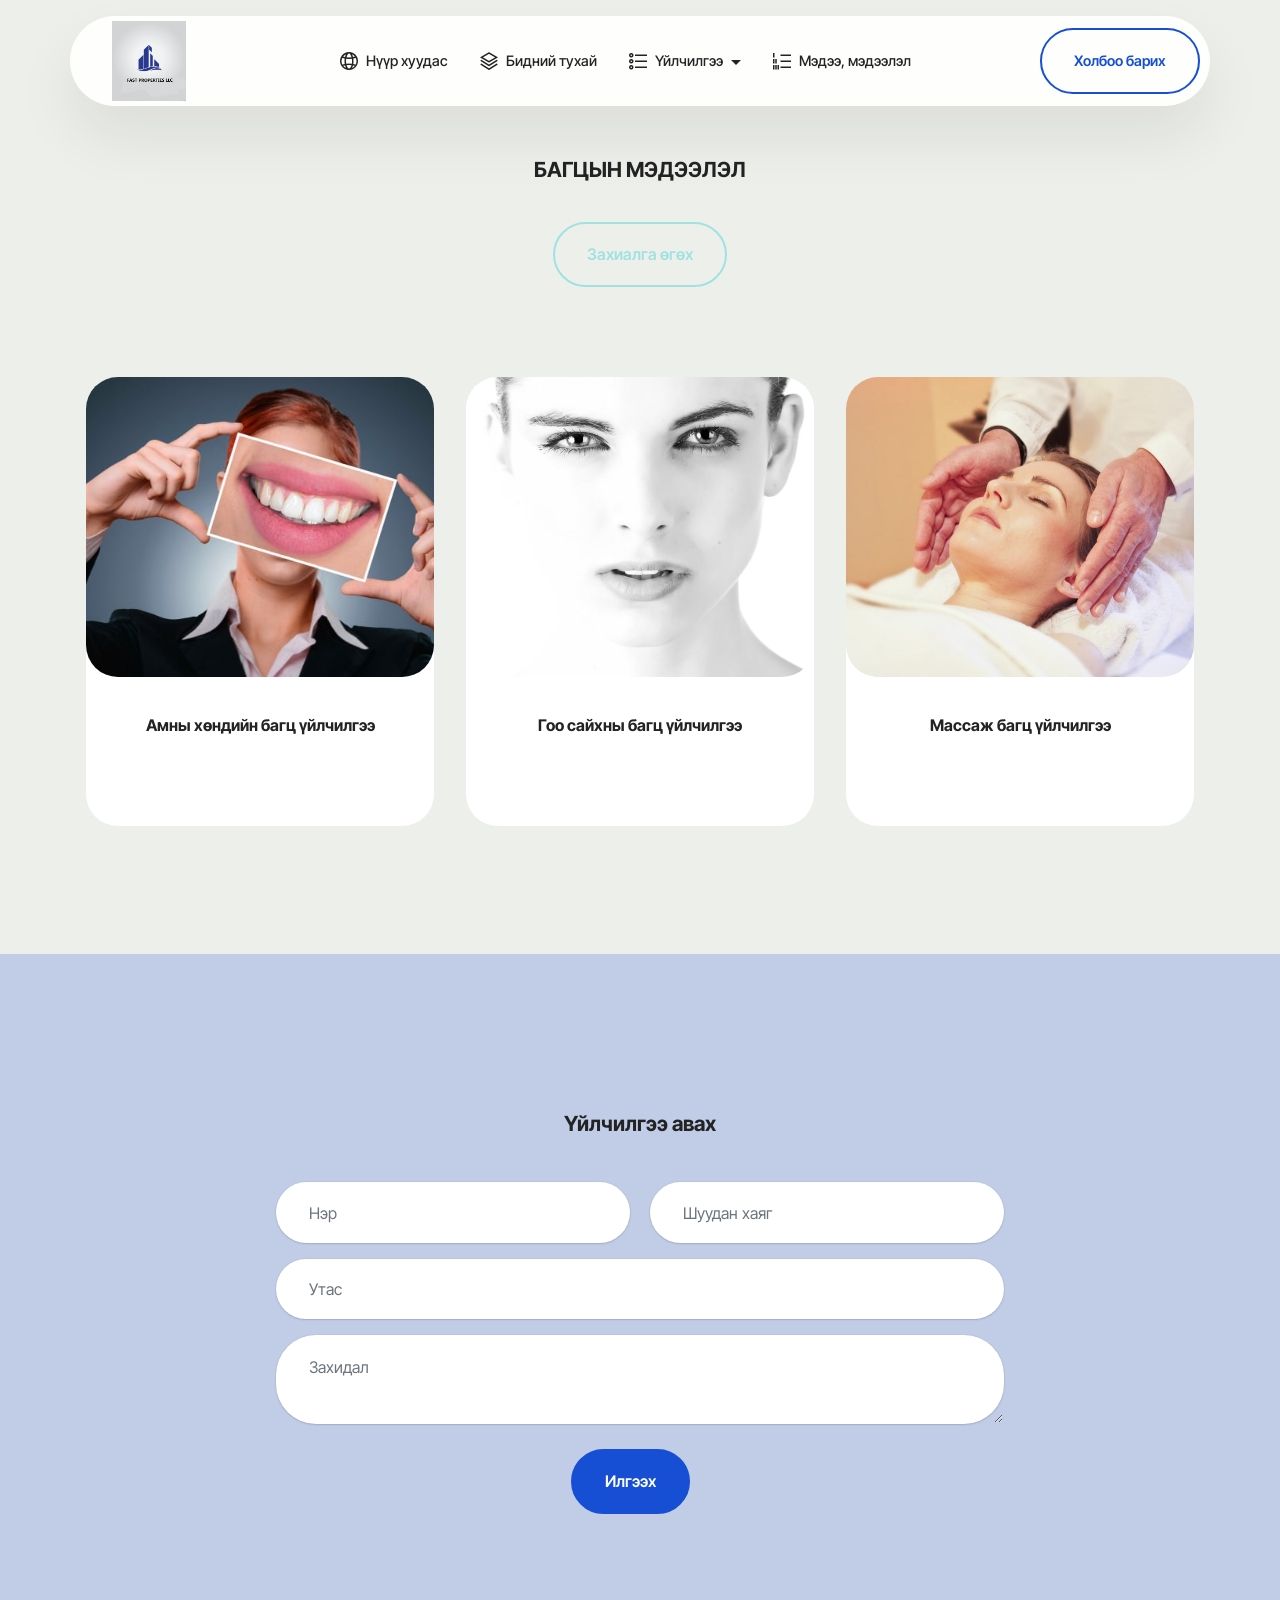
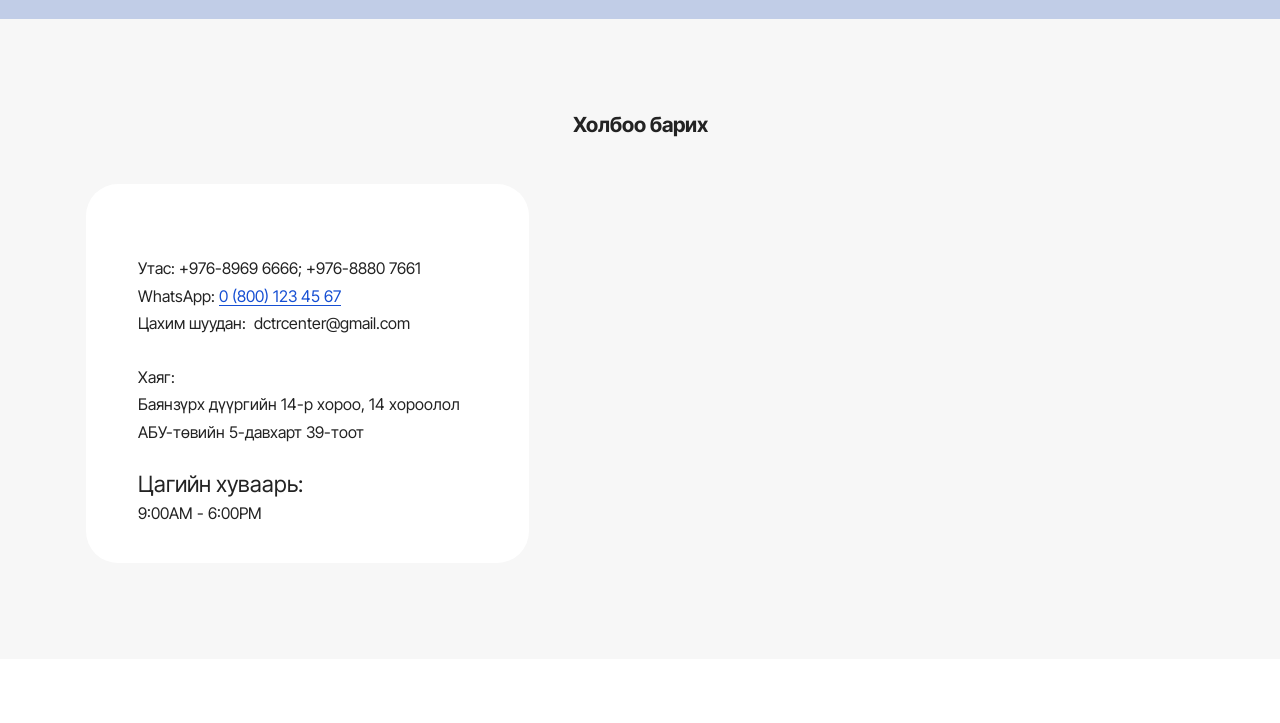
==== page1.html @ 8b5ba08a "create github pages" ====
<!DOCTYPE html>
<html  >
<head>
  <!-- Site made with Mobirise Website Builder v5.9.4, https://mobirise.com -->
  <meta charset="UTF-8">
  <meta http-equiv="X-UA-Compatible" content="IE=edge">
  <meta name="generator" content="Mobirise v5.9.4, mobirise.com">
  <meta name="viewport" content="width=device-width, initial-scale=1, minimum-scale=1">
  <link rel="shortcut icon" href="assets/images/my-2nd-company-logo-292x315.png" type="image/x-icon">
  <meta name="description" content="">
  
  
  <title>MEDICAL DOCTOR LLC - Багцын мэдээлэл</title>
  <link rel="stylesheet" href="assets/web/assets/mobirise-icons2/mobirise2.css">
  <link rel="stylesheet" href="assets/bootstrap/css/bootstrap.min.css">
  <link rel="stylesheet" href="assets/bootstrap/css/bootstrap-grid.min.css">
  <link rel="stylesheet" href="assets/bootstrap/css/bootstrap-reboot.min.css">
  <link rel="stylesheet" href="assets/animatecss/animate.css">
  <link rel="stylesheet" href="assets/dropdown/css/style.css">
  <link rel="stylesheet" href="assets/socicon/css/styles.css">
  <link rel="stylesheet" href="assets/theme/css/style.css">
  <link rel="preload" href="https://fonts.googleapis.com/css?family=Inter+Tight:100,200,300,400,500,600,700,800,900,100i,200i,300i,400i,500i,600i,700i,800i,900i&display=swap" as="style" onload="this.onload=null;this.rel='stylesheet'">
  <noscript><link rel="stylesheet" href="https://fonts.googleapis.com/css?family=Inter+Tight:100,200,300,400,500,600,700,800,900,100i,200i,300i,400i,500i,600i,700i,800i,900i&display=swap"></noscript>
  <link rel="preload" as="style" href="assets/mobirise/css/mbr-additional.css"><link rel="stylesheet" href="assets/mobirise/css/mbr-additional.css" type="text/css">

  
  
  
</head>
<body>
  
  <section data-bs-version="5.1" class="menu menu2 cid-tObXOMjp6x" once="menu" id="menu02-1w">
	

	<nav class="navbar navbar-dropdown navbar-fixed-top navbar-expand-lg">
		<div class="container">
			<div class="navbar-brand">
				<span class="navbar-logo">
					
						<a href="http://medicaldoctor.mn" target="_blank"><img src="assets/images/my-2nd-company-logo-292x315.png" alt="logo" style="height: 5rem;"></a>
					
				</span>
				
			</div>
			<button class="navbar-toggler" type="button" data-toggle="collapse" data-bs-toggle="collapse" data-target="#navbarSupportedContent" data-bs-target="#navbarSupportedContent" aria-controls="navbarNavAltMarkup" aria-expanded="false" aria-label="Toggle navigation">
				<div class="hamburger">
					<span></span>
					<span></span>
					<span></span>
					<span></span>
				</div>
			</button>
			<div class="collapse navbar-collapse" id="navbarSupportedContent">
				<ul class="navbar-nav nav-dropdown" data-app-modern-menu="true"><li class="nav-item">
						<a class="nav-link link text-black text-primary display-4" href="index.html"><span class="mobi-mbri mobi-mbri-globe-2 mbr-iconfont mbr-iconfont-btn"></span>Нүүр хуудас</a>
					</li>
					<li class="nav-item">
						<a class="nav-link link text-black text-primary display-4" href="page6.html" aria-expanded="false"><span class="mobi-mbri mobi-mbri-layers mbr-iconfont mbr-iconfont-btn"></span>Бидний тухай</a>
					</li>
					<li class="nav-item dropdown">
						<a class="nav-link link text-black text-primary dropdown-toggle show display-4" href="index.html#features025-1p" data-toggle="dropdown-submenu" data-bs-toggle="dropdown" data-bs-auto-close="outside" aria-expanded="false"><span class="mobi-mbri mobi-mbri-bulleted-list mbr-iconfont mbr-iconfont-btn"></span>Үйлчилгээ</a><div class="dropdown-menu show" aria-labelledby="dropdown-576" data-bs-popper="none"><a class="text-black text-primary dropdown-item display-4" href="page5.html">Амны хөндийн эмчилгээ</a><a class="text-black text-primary dropdown-item display-4" href="page5.html">Нүүрний массаж</a><a class="text-black text-primary dropdown-item display-4" href="page5.html">Сормуусны хими</a><a class="text-black text-primary dropdown-item display-4" href="page5.html">Маникюр</a><a class="text-black text-primary show dropdown-item display-4" href="page5.html">Хөмсөгний хими</a></div>
					</li><li class="nav-item"><a class="nav-link link text-black text-primary display-4" href="page3.html"><span class="mobi-mbri mobi-mbri-numbered-list mbr-iconfont mbr-iconfont-btn"></span>Мэдээ, мэдээлэл</a></li></ul>
				
				<div class="navbar-buttons mbr-section-btn"><a class="btn btn-primary-outline display-4" href="page4.html">Холбоо барих</a></div>
			</div>
		</div>
	</nav>
</section>

<section data-bs-version="5.1" class="features6 cid-tOzzLqLczv" id="features06-34">
	
	
	<div class="container">
		<div class="row justify-content-center">
			<div class="col-12 content-head">
				<div class="mbr-section-head mb-5">
					<h4 class="mbr-section-title mbr-fonts-style align-center mb-0 display-2"><strong>БАГЦЫН МЭДЭЭЛЭЛ</strong></h4>
					
					<div class="mbr-section-btn item-footer mt-4"><a href="" class="btn item-btn btn-warning-outline display-7">Захиалга өгөх</a></div>
				</div>
			</div>
		</div>
		<div class="row mt-4">
			<div class="item features-image col-12 col-md-6 col-lg-4">
				<div class="item-wrapper">
					<div class="item-img">
						<img src="assets/images/mbr-816x383.jpg" alt="Mobirise Website Builder">
					</div>
					<div class="item-content">
						<h5 class="item-title mbr-fonts-style display-5"><strong>Амны хөндийн багц үйлчилгээ</strong></h5>
						<p class="mbr-text mbr-fonts-style mt-2 display-7"></p>
						
					</div>
				</div>
			</div>
			<div class="item features-image col-12 col-md-6 col-lg-4">
				<div class="item-wrapper">
					<div class="item-img">
						<img src="assets/images/mbr-2-816x544.jpg" alt="Mobirise Website Builder">
					</div>
					<div class="item-content">
						<h5 class="item-title mbr-fonts-style display-5">
							<strong>Гоо сайхны багц үйлчилгээ</strong></h5>
						<p class="mbr-text mbr-fonts-style mt-2 display-7"></p>
						
					</div>
				</div>
			</div>
			<div class="item features-image col-12 col-md-6 col-lg-4">
				<div class="item-wrapper">
					<div class="item-img">
						<img src="assets/images/mbr-3-816x544.jpg" alt="Mobirise Website Builder">
					</div>
					<div class="item-content">
						<h5 class="item-title mbr-fonts-style display-5">
							<strong>Массаж багц үйлчилгээ</strong></h5>
						<p class="mbr-text mbr-fonts-style mt-2 display-7"><br>
						</p>
						
					</div>
				</div>
			</div>
		</div>
	</div>
</section>

<section data-bs-version="5.1" class="form5 cid-tObYbpWlO9" id="form02-1z">
    
    
    <div class="container">
        <div class="mbr-section-head mb-5">
            <h3 class="mbr-section-title mbr-fonts-style align-center mb-0 display-2"><strong>Үйлчилгээ авах</strong></h3>
            <h4 class="mbr-section-subtitle mbr-fonts-style align-center mb-0 mt-4 display-7"></h4>
        </div>
        <div class="row justify-content-center mt-4">
            <div class="col-lg-8 mx-auto mbr-form" data-form-type="formoid">
                <form action="https://mobirise.eu/" method="POST" class="mbr-form form-with-styler" data-form-title="Form Name"><input type="hidden" name="email" data-form-email="true" value="LAhqMdy/r0H+5P7GEstxpVtfdX8anprYJZ1u2jR3B4K9DDz3S7KLMBXdNq9r+CsoZBw3B2tJBM5H37lH6F2QwRLBpBBPY/y6Re7vda3IKlc65Qf9R9+5ApymJqILd5E7">
                    <div class="row">
                        <div hidden="hidden" data-form-alert="" class="alert alert-success col-12">Илгээсэн баярлалаа! Бид эргэн холбогдох болно.</div>
                        <div hidden="hidden" data-form-alert-danger="" class="alert alert-danger col-12">
                            Oops...! some problem!
                        </div>
                    </div>
                    <div class="dragArea row">
                        <div class="col-md col-sm-12 form-group mb-3" data-for="name">
                            <input type="text" name="name" placeholder="Нэр" data-form-field="name" class="form-control" value="" id="name-form02-1z">
                        </div>
                        <div class="col-md col-sm-12 form-group mb-3" data-for="email">
                            <input type="email" name="email" placeholder="Шуудан хаяг" data-form-field="email" class="form-control" value="" id="email-form02-1z">
                        </div>
                        <div class="col-12 form-group mb-3" data-for="phone">
                            <input type="tel" name="phone" placeholder="Утас" data-form-field="phone" class="form-control" value="" id="phone-form02-1z">
                        </div>
                        <div class="col-12 form-group mb-3" data-for="textarea">
                            <textarea name="textarea" placeholder="Захидал" data-form-field="textarea" class="form-control" id="textarea-form02-1z"></textarea>
                        </div>
                        <div class="col-lg-12 col-md-12 col-sm-12 align-center mbr-section-btn"><button type="submit" class="btn btn-primary display-7">Илгээх</button></div>
                    </div>
                </form>
            </div>
        </div>
    </div>
</section>

<section data-bs-version="5.1" class="contacts2 map1 cid-tOAIxduLz8" id="contacts02-3a">

    

    
    <div class="container">
        <div class="mbr-section-head mb-5">
            <h3 class="mbr-section-title mbr-fonts-style align-center mb-0 display-2"><strong>Холбоо барих</strong></h3>
            
        </div>
        <div class="row justify-content-center mt-4">
            <div class="card col-12 col-md-5">
                <div class="card-wrapper">
                    <div class="text-wrapper">
                        <h5 class="cardTitle mbr-fonts-style mb-2 display-5"></h5>
                    <ul class="list mbr-fonts-style display-7">
                        <li class="mbr-text item-wrap"><br></li>
                        <li class="mbr-text item-wrap">Утас: +976-8969 6666; +976-8880 7661</li><li class="mbr-text item-wrap">WhatsApp: <a href="https://wa.me/12345678910" class="text-primary">0 (800) 123 45 67</a></li>
                        <li class="mbr-text item-wrap">Цахим шуудан:&nbsp; dctrcenter@gmail.com</li><li class="mbr-text item-wrap"><br></li>
                        <li class="mbr-text item-wrap">Хаяг: </li><li class="mbr-text item-wrap">Баянзүрх дүүргийн 14-р хороо, 14 хороолол АБУ-төвийн 5-давхарт 39-тоот</li><li class="mbr-text item-wrap"><br></li><li class="mbr-text item-wrap"><span style="font-size: 1.4rem;">Цагийн хуваарь:</span><br></li><li class="mbr-text item-wrap">9:00AM - 6:00PM</li>
                    </ul>
                    </div>
                </div>
            </div>
            <div class="map-wrapper col-12 col-md-7">
                <div class="google-map"><iframe frameborder="0" style="border:0" src="https://www.google.com/maps/embed/v1/place?key=AIzaSyAtXm0x23nRCgazjDV2Kl3GTHRP411ougQ&amp;q=WV24+5M9 Техник спортын төв, Улаанбаатар" allowfullscreen=""></iframe></div>
            </div>
        </div>
    </div>
</section><section class="display-7" style="padding: 0;align-items: center;justify-content: center;flex-wrap: wrap;    align-content: center;display: flex;position: relative;height: 4rem;"><a href="https://mobiri.se/980983" style="flex: 1 1;height: 4rem;position: absolute;width: 100%;z-index: 1;"><img alt="" style="height: 4rem;" src="[data-uri]"></a><p style="margin: 0;text-align: center;" class="display-7">&#8204;</p><a style="z-index:1" href="https://mobirise.com/builder/no-code-website-builder.html">No Code Website Builder</a></section><script src="assets/bootstrap/js/bootstrap.bundle.min.js"></script>  <script src="assets/smoothscroll/smooth-scroll.js"></script>  <script src="assets/ytplayer/index.js"></script>  <script src="assets/dropdown/js/navbar-dropdown.js"></script>  <script src="assets/theme/js/script.js"></script>  <script src="assets/formoid/formoid.min.js"></script>  
  
  
 <div id="scrollToTop" class="scrollToTop mbr-arrow-up"><a style="text-align: center;"><i class="mbr-arrow-up-icon mbr-arrow-up-icon-cm cm-icon cm-icon-smallarrow-up"></i></a></div>
    <input name="animation" type="hidden">
  </body>
</html>
---- assets/web/assets/mobirise-icons2/mobirise2.css ----
@font-face {
  font-family: 'Moririse2';
  font-display: swap;
  src:  url('mobirise2.eot?f2bix4');
  src:  url('mobirise2.eot?f2bix4#iefix') format('embedded-opentype'),
    url('mobirise2.ttf?f2bix4') format('truetype'),
    url('mobirise2.woff?f2bix4') format('woff'),
    url('mobirise2.svg?f2bix4#mobirise2') format('svg');
  font-weight: normal;
  font-style: normal;
}

[class^="mobi-"], [class*=" mobi-"] {
  /* use !important to prevent issues with browser extensions that change fonts */
  font-family: 'Moririse2' !important;
  speak: none;
  font-style: normal;
  font-weight: normal;
  font-variant: normal;
  text-transform: none;
  line-height: 1;

  /* Better Font Rendering =========== */
  -webkit-font-smoothing: antialiased;
  -moz-osx-font-smoothing: grayscale;
}

.mobi-mbri-add-submenu:before {
  content: "\e900";
}
.mobi-mbri-alert:before {
  content: "\e901";
}
.mobi-mbri-align-center:before {
  content: "\e902";
}
.mobi-mbri-align-justify:before {
  content: "\e903";
}
.mobi-mbri-align-left:before {
  content: "\e904";
}
.mobi-mbri-align-right:before {
  content: "\e905";
}
.mobi-mbri-android:before {
  content: "\e906";
}
.mobi-mbri-apple:before {
  content: "\e907";
}
.mobi-mbri-arrow-down:before {
  content: "\e908";
}
.mobi-mbri-arrow-next:before {
  content: "\e909";
}
.mobi-mbri-arrow-prev:before {
  content: "\e90a";
}
.mobi-mbri-arrow-up:before {
  content: "\e90b";
}
.mobi-mbri-bold:before {
  content: "\e90c";
}
.mobi-mbri-bookmark:before {
  content: "\e90d";
}
.mobi-mbri-bootstrap:before {
  content: "\e90e";
}
.mobi-mbri-briefcase:before {
  content: "\e90f";
}
.mobi-mbri-browse:before {
  content: "\e910";
}
.mobi-mbri-bulleted-list:before {
  content: "\e911";
}
.mobi-mbri-calendar:before {
  content: "\e912";
}
.mobi-mbri-camera:before {
  content: "\e913";
}
.mobi-mbri-cart-add:before {
  content: "\e914";
}
.mobi-mbri-cart-full:before {
  content: "\e915";
}
.mobi-mbri-cash:before {
  content: "\e916";
}
.mobi-mbri-change-style:before {
  content: "\e917";
}
.mobi-mbri-chat:before {
  content: "\e918";
}
.mobi-mbri-clock:before {
  content: "\e919";
}
.mobi-mbri-close:before {
  content: "\e91a";
}
.mobi-mbri-cloud:before {
  content: "\e91b";
}
.mobi-mbri-code:before {
  content: "\e91c";
}
.mobi-mbri-contact-form:before {
  content: "\e91d";
}
.mobi-mbri-credit-card:before {
  content: "\e91e";
}
.mobi-mbri-cursor-click:before {
  content: "\e91f";
}
.mobi-mbri-cust-feedback:before {
  content: "\e920";
}
.mobi-mbri-database:before {
  content: "\e921";
}
.mobi-mbri-delivery:before {
  content: "\e922";
}
.mobi-mbri-desktop:before {
  content: "\e923";
}
.mobi-mbri-devices:before {
  content: "\e924";
}
.mobi-mbri-down:before {
  content: "\e925";
}
.mobi-mbri-download-2:before {
  content: "\e926";
}
.mobi-mbri-download:before {
  content: "\e927";
}
.mobi-mbri-drag-n-drop-2:before {
  content: "\e928";
}
.mobi-mbri-drag-n-drop:before {
  content: "\e929";
}
.mobi-mbri-edit-2:before {
  content: "\e92a";
}
.mobi-mbri-edit:before {
  content: "\e92b";
}
.mobi-mbri-error:before {
  content: "\e92c";
}
.mobi-mbri-extension:before {
  content: "\e92d";
}
.mobi-mbri-features:before {
  content: "\e92e";
}
.mobi-mbri-file:before {
  content: "\e92f";
}
.mobi-mbri-flag:before {
  content: "\e930";
}
.mobi-mbri-folder:before {
  content: "\e931";
}
.mobi-mbri-gift:before {
  content: "\e932";
}
.mobi-mbri-github:before {
  content: "\e933";
}
.mobi-mbri-globe-2:before {
  content: "\e934";
}
.mobi-mbri-globe:before {
  content: "\e935";
}
.mobi-mbri-growing-chart:before {
  content: "\e936";
}
.mobi-mbri-hearth:before {
  content: "\e937";
}
.mobi-mbri-help:before {
  content: "\e938";
}
.mobi-mbri-home:before {
  content: "\e939";
}
.mobi-mbri-hot-cup:before {
  content: "\e93a";
}
.mobi-mbri-idea:before {
  content: "\e93b";
}
.mobi-mbri-image-gallery:before {
  content: "\e93c";
}
.mobi-mbri-image-slider:before {
  content: "\e93d";
}
.mobi-mbri-info:before {
  content: "\e93e";
}
.mobi-mbri-italic:before {
  content: "\e93f";
}
.mobi-mbri-key:before {
  content: "\e940";
}
.mobi-mbri-laptop:before {
  content: "\e941";
}
.mobi-mbri-layers:before {
  content: "\e942";
}
.mobi-mbri-left-right:before {
  content: "\e943";
}
.mobi-mbri-left:before {
  content: "\e944";
}
.mobi-mbri-letter:before {
  content: "\e945";
}
.mobi-mbri-like:before {
  content: "\e946";
}
.mobi-mbri-link:before {
  content: "\e947";
}
.mobi-mbri-lock:before {
  content: "\e948";
}
.mobi-mbri-login:before {
  content: "\e949";
}
.mobi-mbri-logout:before {
  content: "\e94a";
}
.mobi-mbri-magic-stick:before {
  content: "\e94b";
}
.mobi-mbri-map-pin:before {
  content: "\e94c";
}
.mobi-mbri-menu:before {
  content: "\e94d";
}
.mobi-mbri-mobile-2:before {
  content: "\e94e";
}
.mobi-mbri-mobile-horizontal:before {
  content: "\e94f";
}
.mobi-mbri-mobile:before {
  content: "\e950";
}
.mobi-mbri-mobirise:before {
  content: "\e951";
}
.mobi-mbri-more-horizontal:before {
  content: "\e952";
}
.mobi-mbri-more-vertical:before {
  content: "\e953";
}
.mobi-mbri-music:before {
  content: "\e954";
}
.mobi-mbri-new-file:before {
  content: "\e955";
}
.mobi-mbri-numbered-list:before {
  content: "\e956";
}
.mobi-mbri-opened-folder:before {
  content: "\e957";
}
.mobi-mbri-pages:before {
  content: "\e958";
}
.mobi-mbri-paper-plane:before {
  content: "\e959";
}
.mobi-mbri-paperclip:before {
  content: "\e95a";
}
.mobi-mbri-phone:before {
  content: "\e95b";
}
.mobi-mbri-photo:before {
  content: "\e95c";
}
.mobi-mbri-photos:before {
  content: "\e95d";
}
.mobi-mbri-pin:before {
  content: "\e95e";
}
.mobi-mbri-play:before {
  content: "\e95f";
}
.mobi-mbri-plus:before {
  content: "\e960";
}
.mobi-mbri-preview:before {
  content: "\e961";
}
.mobi-mbri-print:before {
  content: "\e962";
}
.mobi-mbri-protect:before {
  content: "\e963";
}
.mobi-mbri-question:before {
  content: "\e964";
}
.mobi-mbri-quote-left:before {
  content: "\e965";
}
.mobi-mbri-quote-right:before {
  content: "\e966";
}
.mobi-mbri-redo:before {
  content: "\e967";
}
.mobi-mbri-refresh:before {
  content: "\e968";
}
.mobi-mbri-responsive-2:before {
  content: "\e969";
}
.mobi-mbri-responsive:before {
  content: "\e96a";
}
.mobi-mbri-right:before {
  content: "\e96b";
}
.mobi-mbri-rocket:before {
  content: "\e96c";
}
.mobi-mbri-sad-face:before {
  content: "\e96d";
}
.mobi-mbri-sale:before {
  content: "\e96e";
}
.mobi-mbri-save:before {
  content: "\e96f";
}
.mobi-mbri-search:before {
  content: "\e970";
}
.mobi-mbri-setting-2:before {
  content: "\e971";
}
.mobi-mbri-setting-3:before {
  content: "\e972";
}
.mobi-mbri-setting:before {
  content: "\e973";
}
.mobi-mbri-share:before {
  content: "\e974";
}
.mobi-mbri-shopping-bag:before {
  content: "\e975";
}
.mobi-mbri-shopping-basket:before {
  content: "\e976";
}
.mobi-mbri-shopping-cart:before {
  content: "\e977";
}
.mobi-mbri-sites:before {
  content: "\e978";
}
.mobi-mbri-smile-face:before {
  content: "\e979";
}
.mobi-mbri-speed:before {
  content: "\e97a";
}
.mobi-mbri-star:before {
  content: "\e97b";
}
.mobi-mbri-success:before {
  content: "\e97c";
}
.mobi-mbri-sun:before {
  content: "\e97d";
}
.mobi-mbri-sun2:before {
  content: "\e97e";
}
.mobi-mbri-tablet-vertical:before {
  content: "\e97f";
}
.mobi-mbri-tablet:before {
  content: "\e980";
}
.mobi-mbri-target:before {
  content: "\e981";
}
.mobi-mbri-timer:before {
  content: "\e982";
}
.mobi-mbri-to-ftp:before {
  content: "\e983";
}
.mobi-mbri-to-local-drive:before {
  content: "\e984";
}
.mobi-mbri-touch-swipe:before {
  content: "\e985";
}
.mobi-mbri-touch:before {
  content: "\e986";
}
.mobi-mbri-trash:before {
  content: "\e987";
}
.mobi-mbri-underline:before {
  content: "\e988";
}
.mobi-mbri-undo:before {
  content: "\e989";
}
.mobi-mbri-unlink:before {
  content: "\e98a";
}
.mobi-mbri-unlock:before {
  content: "\e98b";
}
.mobi-mbri-up-down:before {
  content: "\e98c";
}
.mobi-mbri-up:before {
  content: "\e98d";
}
.mobi-mbri-update:before {
  content: "\e98e";
}
.mobi-mbri-upload-2:before {
  content: "\e98f";
}
.mobi-mbri-upload:before {
  content: "\e990";
}
.mobi-mbri-user-2:before {
  content: "\e991";
}
.mobi-mbri-user:before {
  content: "\e992";
}
.mobi-mbri-users:before {
  content: "\e993";
}
.mobi-mbri-video-play:before {
  content: "\e994";
}
.mobi-mbri-video:before {
  content: "\e995";
}
.mobi-mbri-watch:before {
  content: "\e996";
}
.mobi-mbri-website-theme-2:before {
  content: "\e997";
}
.mobi-mbri-website-theme:before {
  content: "\e998";
}
.mobi-mbri-wifi:before {
  content: "\e999";
}
.mobi-mbri-windows:before {
  content: "\e99a";
}
.mobi-mbri-zoom-in:before {
  content: "\e99b";
}
.mobi-mbri-zoom-out:before {
  content: "\e99c";
}
---- assets/dropdown/css/style.css ----
.navbar-dropdown {
  left: 0;
  padding: 0;
  position: absolute;
  right: 0;
  top: 0;
  transition: all 0.45s ease;
  z-index: 1030;
  background: #282828; }
  .navbar-dropdown .navbar-logo {
    margin-right: 0.8rem;
    transition: margin 0.3s ease-in-out;
    vertical-align: middle; }
    .navbar-dropdown .navbar-logo img {
      height: 3.125rem;
      transition: all 0.3s ease-in-out; }
    .navbar-dropdown .navbar-logo.mbr-iconfont {
      font-size: 3.125rem;
      line-height: 3.125rem; }
  .navbar-dropdown .navbar-caption {
    font-weight: 700;
    white-space: normal;
    vertical-align: -4px;
    line-height: 3.125rem !important; }
    .navbar-dropdown .navbar-caption, .navbar-dropdown .navbar-caption:hover {
      color: inherit;
      text-decoration: none; }
  .navbar-dropdown .mbr-iconfont + .navbar-caption {
    vertical-align: -1px; }
  .navbar-dropdown.navbar-fixed-top {
    position: fixed; }
  .navbar-dropdown .navbar-brand span {
    vertical-align: -4px; }
  .navbar-dropdown.bg-color.transparent {
    background: none; }
  .navbar-dropdown.navbar-short .navbar-brand {
    padding: 0.625rem 0; }
    .navbar-dropdown.navbar-short .navbar-brand span {
      vertical-align: -1px; }
  .navbar-dropdown.navbar-short .navbar-caption {
    line-height: 2.375rem !important;
    vertical-align: -2px; }
  .navbar-dropdown.navbar-short .navbar-logo {
    margin-right: 0.5rem; }
    .navbar-dropdown.navbar-short .navbar-logo img {
      height: 2.375rem; }
    .navbar-dropdown.navbar-short .navbar-logo.mbr-iconfont {
      font-size: 2.375rem;
      line-height: 2.375rem; }
  .navbar-dropdown.navbar-short .mbr-table-cell {
    height: 3.625rem; }
  .navbar-dropdown .navbar-close {
    left: 0.6875rem;
    position: fixed;
    top: 0.75rem;
    z-index: 1000; }
  .navbar-dropdown .hamburger-icon {
    content: "";
    display: inline-block;
    vertical-align: middle;
    width: 16px;
    -webkit-box-shadow: 0 -6px 0 1px #282828,0 0 0 1px #282828,0 6px 0 1px #282828;
    -moz-box-shadow: 0 -6px 0 1px #282828,0 0 0 1px #282828,0 6px 0 1px #282828;
    box-shadow: 0 -6px 0 1px #282828,0 0 0 1px #282828,0 6px 0 1px #282828; }

.dropdown-menu .dropdown-toggle[data-toggle="dropdown-submenu"]::after {
  border-bottom: 0.35em solid transparent;
  border-left: 0.35em solid;
  border-right: 0;
  border-top: 0.35em solid transparent;
  margin-left: 0.3rem; }

.dropdown-menu .dropdown-item:focus {
  outline: 0; }

.nav-dropdown {
  font-size: 0.75rem;
  font-weight: 500;
  height: auto !important; }
  .nav-dropdown .nav-btn {
    padding-left: 1rem; }
  .nav-dropdown .link {
    margin: .667em 1.667em;
    font-weight: 500;
    padding: 0;
    transition: color .2s ease-in-out; }
    .nav-dropdown .link.dropdown-toggle {
      margin-right: 2.583em; }
      .nav-dropdown .link.dropdown-toggle::after {
        margin-left: .25rem;
        border-top: 0.35em solid;
        border-right: 0.35em solid transparent;
        border-left: 0.35em solid transparent;
        border-bottom: 0; }
      .nav-dropdown .link.dropdown-toggle[aria-expanded="true"] {
        margin: 0;
        padding: 0.667em 3.263em  0.667em 1.667em; }
  .nav-dropdown .link::after,
  .nav-dropdown .dropdown-item::after {
    color: inherit; }
  .nav-dropdown .btn {
    font-size: 0.75rem;
    font-weight: 700;
    letter-spacing: 0;
    margin-bottom: 0;
    padding-left: 1.25rem;
    padding-right: 1.25rem; }
  .nav-dropdown .dropdown-menu {
    border-radius: 0;
    border: 0;
    left: 0;
    margin: 0;
    padding-bottom: 1.25rem;
    padding-top: 1.25rem;
    position: relative; }
  .nav-dropdown .dropdown-submenu {
    margin-left: 0.125rem;
    top: 0; }
  .nav-dropdown .dropdown-item {
    font-weight: 500;
    line-height: 2;
    padding: 0.3846em 4.615em 0.3846em 1.5385em;
    position: relative;
    transition: color .2s ease-in-out, background-color .2s ease-in-out; }
    .nav-dropdown .dropdown-item::after {
      margin-top: -0.3077em;
      position: absolute;
      right: 1.1538em;
      top: 50%; }
    .nav-dropdown .dropdown-item:focus, .nav-dropdown .dropdown-item:hover {
      background: none; }

@media (max-width: 767px) {
  .nav-dropdown.navbar-toggleable-sm {
    bottom: 0;
    display: none;
    left: 0;
    overflow-x: hidden;
    position: fixed;
    top: 0;
    transform: translateX(-100%);
    -ms-transform: translateX(-100%);
    -webkit-transform: translateX(-100%);
    width: 18.75rem;
    z-index: 999; } }
.nav-dropdown.navbar-toggleable-xl {
  bottom: 0;
  display: none;
  left: 0;
  overflow-x: hidden;
  position: fixed;
  top: 0;
  transform: translateX(-100%);
  -ms-transform: translateX(-100%);
  -webkit-transform: translateX(-100%);
  width: 18.75rem;
  z-index: 999; }

.nav-dropdown-sm {
  display: block !important;
  overflow-x: hidden;
  overflow: auto;
  padding-top: 3.875rem; }
  .nav-dropdown-sm::after {
    content: "";
    display: block;
    height: 3rem;
    width: 100%; }
  .nav-dropdown-sm.collapse.in ~ .navbar-close {
    display: block !important; }
  .nav-dropdown-sm.collapsing, .nav-dropdown-sm.collapse.in {
    transform: translateX(0);
    -ms-transform: translateX(0);
    -webkit-transform: translateX(0);
    transition: all 0.25s ease-out;
    -webkit-transition: all 0.25s ease-out;
    background: #282828; }
  .nav-dropdown-sm.collapsing[aria-expanded="false"] {
    transform: translateX(-100%);
    -ms-transform: translateX(-100%);
    -webkit-transform: translateX(-100%); }
  .nav-dropdown-sm .nav-item {
    display: block;
    margin-left: 0 !important;
    padding-left: 0; }
  .nav-dropdown-sm .link,
  .nav-dropdown-sm .dropdown-item {
    border-top: 1px dotted rgba(255, 255, 255, 0.1);
    font-size: 0.8125rem;
    line-height: 1.6;
    margin: 0 !important;
    padding: 0.875rem 2.4rem 0.875rem 1.5625rem !important;
    position: relative;
    white-space: normal; }
    .nav-dropdown-sm .link:focus, .nav-dropdown-sm .link:hover,
    .nav-dropdown-sm .dropdown-item:focus,
    .nav-dropdown-sm .dropdown-item:hover {
      background: rgba(0, 0, 0, 0.2) !important;
      color: #c0a375; }
  .nav-dropdown-sm .nav-btn {
    position: relative;
    padding: 1.5625rem 1.5625rem 0 1.5625rem; }
    .nav-dropdown-sm .nav-btn::before {
      border-top: 1px dotted rgba(255, 255, 255, 0.1);
      content: "";
      left: 0;
      position: absolute;
      top: 0;
      width: 100%; }
    .nav-dropdown-sm .nav-btn + .nav-btn {
      padding-top: 0.625rem; }
      .nav-dropdown-sm .nav-btn + .nav-btn::before {
        display: none; }
  .nav-dropdown-sm .btn {
    padding: 0.625rem 0; }
  .nav-dropdown-sm .dropdown-toggle[data-toggle="dropdown-submenu"]::after {
    margin-left: .25rem;
    border-top: 0.35em solid;
    border-right: 0.35em solid transparent;
    border-left: 0.35em solid transparent;
    border-bottom: 0; }
  .nav-dropdown-sm .dropdown-toggle[data-toggle="dropdown-submenu"][aria-expanded="true"]::after {
    border-top: 0;
    border-right: 0.35em solid transparent;
    border-left: 0.35em solid transparent;
    border-bottom: 0.35em solid; }
  .nav-dropdown-sm .dropdown-menu {
    margin: 0;
    padding: 0;
    position: relative;
    top: 0;
    left: 0;
    width: 100%;
    border: 0;
    float: none;
    border-radius: 0;
    background: none; }
  .nav-dropdown-sm .dropdown-submenu {
    left: 100%;
    margin-left: 0.125rem;
    margin-top: -1.25rem;
    top: 0; }

.navbar-toggleable-sm .nav-dropdown .dropdown-menu {
  position: absolute; }

.navbar-toggleable-sm .nav-dropdown .dropdown-submenu {
  left: 100%;
  margin-left: 0.125rem;
  margin-top: -1.25rem;
  top: 0; }

.navbar-toggleable-sm.opened .nav-dropdown .dropdown-menu {
  position: relative; }

.navbar-toggleable-sm.opened .nav-dropdown .dropdown-submenu {
  left: 0;
  margin-left: 00rem;
  margin-top: 0rem;
  top: 0; }

.is-builder .nav-dropdown.collapsing {
  transition: none !important; }
---- assets/socicon/css/styles.css ----
@charset "UTF-8";

@font-face {
  font-family: 'Socicon';
  src:  url('../fonts/socicon.eot');
  src:  url('../fonts/socicon.eot?#iefix') format('embedded-opentype'),
    url('../fonts/socicon.woff2') format('woff2'),
    url('../fonts/socicon.ttf') format('truetype'),
    url('../fonts/socicon.woff') format('woff'),
    url('../fonts/socicon.svg#socicon') format('svg');
  font-weight: normal;
  font-style: normal;
  font-display: swap;
}

[data-icon]:before {
  font-family: "socicon" !important;
  content: attr(data-icon);
  font-style: normal !important;
  font-weight: normal !important;
  font-variant: normal !important;
  text-transform: none !important;
  speak: none;
  line-height: 1;
  -webkit-font-smoothing: antialiased;
  -moz-osx-font-smoothing: grayscale;
}

[class^="socicon-"], [class*=" socicon-"] {
  /* use !important to prevent issues with browser extensions that change fonts */
  font-family: 'Socicon' !important;
  speak: none;
  font-style: normal;
  font-weight: normal;
  font-variant: normal;
  text-transform: none;
  line-height: 1;

  /* Better Font Rendering =========== */
  -webkit-font-smoothing: antialiased;
  -moz-osx-font-smoothing: grayscale;
}

.socicon-eitaa:before {
  content: "\e97c";
}
.socicon-soroush:before {
  content: "\e97d";
}
.socicon-bale:before {
  content: "\e97e";
}
.socicon-zazzle:before {
  content: "\e97b";
}
.socicon-society6:before {
  content: "\e97a";
}
.socicon-redbubble:before {
  content: "\e979";
}
.socicon-avvo:before {
  content: "\e978";
}
.socicon-stitcher:before {
  content: "\e977";
}
.socicon-googlehangouts:before {
  content: "\e974";
}
.socicon-dlive:before {
  content: "\e975";
}
.socicon-vsco:before {
  content: "\e976";
}
.socicon-flipboard:before {
  content: "\e973";
}
.socicon-ubuntu:before {
  content: "\e958";
}
.socicon-artstation:before {
  content: "\e959";
}
.socicon-invision:before {
  content: "\e95a";
}
.socicon-torial:before {
  content: "\e95b";
}
.socicon-collectorz:before {
  content: "\e95c";
}
.socicon-seenthis:before {
  content: "\e95d";
}
.socicon-googleplaymusic:before {
  content: "\e95e";
}
.socicon-debian:before {
  content: "\e95f";
}
.socicon-filmfreeway:before {
  content: "\e960";
}
.socicon-gnome:before {
  content: "\e961";
}
.socicon-itchio:before {
  content: "\e962";
}
.socicon-jamendo:before {
  content: "\e963";
}
.socicon-mix:before {
  content: "\e964";
}
.socicon-sharepoint:before {
  content: "\e965";
}
.socicon-tinder:before {
  content: "\e966";
}
.socicon-windguru:before {
  content: "\e967";
}
.socicon-cdbaby:before {
  content: "\e968";
}
.socicon-elementaryos:before {
  content: "\e969";
}
.socicon-stage32:before {
  content: "\e96a";
}
.socicon-tiktok:before {
  content: "\e96b";
}
.socicon-gitter:before {
  content: "\e96c";
}
.socicon-letterboxd:before {
  content: "\e96d";
}
.socicon-threema:before {
  content: "\e96e";
}
.socicon-splice:before {
  content: "\e96f";
}
.socicon-metapop:before {
  content: "\e970";
}
.socicon-naver:before {
  content: "\e971";
}
.socicon-remote:before {
  content: "\e972";
}
.socicon-internet:before {
  content: "\e957";
}
.socicon-moddb:before {
  content: "\e94b";
}
.socicon-indiedb:before {
  content: "\e94c";
}
.socicon-traxsource:before {
  content: "\e94d";
}
.socicon-gamefor:before {
  content: "\e94e";
}
.socicon-pixiv:before {
  content: "\e94f";
}
.socicon-myanimelist:before {
  content: "\e950";
}
.socicon-blackberry:before {
  content: "\e951";
}
.socicon-wickr:before {
  content: "\e952";
}
.socicon-spip:before {
  content: "\e953";
}
.socicon-napster:before {
  content: "\e954";
}
.socicon-beatport:before {
  content: "\e955";
}
.socicon-hackerone:before {
  content: "\e956";
}
.socicon-hackernews:before {
  content: "\e946";
}
.socicon-smashwords:before {
  content: "\e947";
}
.socicon-kobo:before {
  content: "\e948";
}
.socicon-bookbub:before {
  content: "\e949";
}
.socicon-mailru:before {
  content: "\e94a";
}
.socicon-gitlab:before {
  content: "\e945";
}
.socicon-instructables:before {
  content: "\e944";
}
.socicon-portfolio:before {
  content: "\e943";
}
.socicon-codered:before {
  content: "\e940";
}
.socicon-origin:before {
  content: "\e941";
}
.socicon-nextdoor:before {
  content: "\e942";
}
.socicon-udemy:before {
  content: "\e93f";
}
.socicon-livemaster:before {
  content: "\e93e";
}
.socicon-crunchbase:before {
  content: "\e93b";
}
.socicon-homefy:before {
  content: "\e93c";
}
.socicon-calendly:before {
  content: "\e93d";
}
.socicon-realtor:before {
  content: "\e90f";
}
.socicon-tidal:before {
  content: "\e910";
}
.socicon-qobuz:before {
  content: "\e911";
}
.socicon-natgeo:before {
  content: "\e912";
}
.socicon-mastodon:before {
  content: "\e913";
}
.socicon-unsplash:before {
  content: "\e914";
}
.socicon-homeadvisor:before {
  content: "\e915";
}
.socicon-angieslist:before {
  content: "\e916";
}
.socicon-codepen:before {
  content: "\e917";
}
.socicon-slack:before {
  content: "\e918";
}
.socicon-openaigym:before {
  content: "\e919";
}
.socicon-logmein:before {
  content: "\e91a";
}
.socicon-fiverr:before {
  content: "\e91b";
}
.socicon-gotomeeting:before {
  content: "\e91c";
}
.socicon-aliexpress:before {
  content: "\e91d";
}
.socicon-guru:before {
  content: "\e91e";
}
.socicon-appstore:before {
  content: "\e91f";
}
.socicon-homes:before {
  content: "\e920";
}
.socicon-zoom:before {
  content: "\e921";
}
.socicon-alibaba:before {
  content: "\e922";
}
.socicon-craigslist:before {
  content: "\e923";
}
.socicon-wix:before {
  content: "\e924";
}
.socicon-redfin:before {
  content: "\e925";
}
.socicon-googlecalendar:before {
  content: "\e926";
}
.socicon-shopify:before {
  content: "\e927";
}
.socicon-freelancer:before {
  content: "\e928";
}
.socicon-seedrs:before {
  content: "\e929";
}
.socicon-bing:before {
  content: "\e92a";
}
.socicon-doodle:before {
  content: "\e92b";
}
.socicon-bonanza:before {
  content: "\e92c";
}
.socicon-squarespace:before {
  content: "\e92d";
}
.socicon-toptal:before {
  content: "\e92e";
}
.socicon-gust:before {
  content: "\e92f";
}
.socicon-ask:before {
  content: "\e930";
}
.socicon-trulia:before {
  content: "\e931";
}
.socicon-loomly:before {
  content: "\e932";
}
.socicon-ghost:before {
  content: "\e933";
}
.socicon-upwork:before {
  content: "\e934";
}
.socicon-fundable:before {
  content: "\e935";
}
.socicon-booking:before {
  content: "\e936";
}
.socicon-googlemaps:before {
  content: "\e937";
}
.socicon-zillow:before {
  content: "\e938";
}
.socicon-niconico:before {
  content: "\e939";
}
.socicon-toneden:before {
  content: "\e93a";
}
.socicon-augment:before {
  content: "\e908";
}
.socicon-bitbucket:before {
  content: "\e909";
}
.socicon-fyuse:before {
  content: "\e90a";
}
.socicon-yt-gaming:before {
  content: "\e90b";
}
.socicon-sketchfab:before {
  content: "\e90c";
}
.socicon-mobcrush:before {
  content: "\e90d";
}
.socicon-microsoft:before {
  content: "\e90e";
}
.socicon-pandora:before {
  content: "\e907";
}
.socicon-messenger:before {
  content: "\e906";
}
.socicon-gamewisp:before {
  content: "\e905";
}
.socicon-bloglovin:before {
  content: "\e904";
}
.socicon-tunein:before {
  content: "\e903";
}
.socicon-gamejolt:before {
  content: "\e901";
}
.socicon-trello:before {
  content: "\e902";
}
.socicon-spreadshirt:before {
  content: "\e900";
}
.socicon-500px:before {
  content: "\e000";
}
.socicon-8tracks:before {
  content: "\e001";
}
.socicon-airbnb:before {
  content: "\e002";
}
.socicon-alliance:before {
  content: "\e003";
}
.socicon-amazon:before {
  content: "\e004";
}
.socicon-amplement:before {
  content: "\e005";
}
.socicon-android:before {
  content: "\e006";
}
.socicon-angellist:before {
  content: "\e007";
}
.socicon-apple:before {
  content: "\e008";
}
.socicon-appnet:before {
  content: "\e009";
}
.socicon-baidu:before {
  content: "\e00a";
}
.socicon-bandcamp:before {
  content: "\e00b";
}
.socicon-battlenet:before {
  content: "\e00c";
}
.socicon-mixer:before {
  content: "\e00d";
}
.socicon-bebee:before {
  content: "\e00e";
}
.socicon-bebo:before {
  content: "\e00f";
}
.socicon-behance:before {
  content: "\e010";
}
.socicon-blizzard:before {
  content: "\e011";
}
.socicon-blogger:before {
  content: "\e012";
}
.socicon-buffer:before {
  content: "\e013";
}
.socicon-chrome:before {
  content: "\e014";
}
.socicon-coderwall:before {
  content: "\e015";
}
.socicon-curse:before {
  content: "\e016";
}
.socicon-dailymotion:before {
  content: "\e017";
}
.socicon-deezer:before {
  content: "\e018";
}
.socicon-delicious:before {
  content: "\e019";
}
.socicon-deviantart:before {
  content: "\e01a";
}
.socicon-diablo:before {
  content: "\e01b";
}
.socicon-digg:before {
  content: "\e01c";
}
.socicon-discord:before {
  content: "\e01d";
}
.socicon-disqus:before {
  content: "\e01e";
}
.socicon-douban:before {
  content: "\e01f";
}
.socicon-draugiem:before {
  content: "\e020";
}
.socicon-dribbble:before {
  content: "\e021";
}
.socicon-drupal:before {
  content: "\e022";
}
.socicon-ebay:before {
  content: "\e023";
}
.socicon-ello:before {
  content: "\e024";
}
.socicon-endomodo:before {
  content: "\e025";
}
.socicon-envato:before {
  content: "\e026";
}
.socicon-etsy:before {
  content: "\e027";
}
.socicon-facebook:before {
  content: "\e028";
}
.socicon-feedburner:before {
  content: "\e029";
}
.socicon-filmweb:before {
  content: "\e02a";
}
.socicon-firefox:before {
  content: "\e02b";
}
.socicon-flattr:before {
  content: "\e02c";
}
.socicon-flickr:before {
  content: "\e02d";
}
.socicon-formulr:before {
  content: "\e02e";
}
.socicon-forrst:before {
  content: "\e02f";
}
.socicon-foursquare:before {
  content: "\e030";
}
.socicon-friendfeed:before {
  content: "\e031";
}
.socicon-github:before {
  content: "\e032";
}
.socicon-goodreads:before {
  content: "\e033";
}
.socicon-google:before {
  content: "\e034";
}
.socicon-googlescholar:before {
  content: "\e035";
}
.socicon-googlegroups:before {
  content: "\e036";
}
.socicon-googlephotos:before {
  content: "\e037";
}
.socicon-googleplus:before {
  content: "\e038";
}
.socicon-grooveshark:before {
  content: "\e039";
}
.socicon-hackerrank:before {
  content: "\e03a";
}
.socicon-hearthstone:before {
  content: "\e03b";
}
.socicon-hellocoton:before {
  content: "\e03c";
}
.socicon-heroes:before {
  content: "\e03d";
}
.socicon-smashcast:before {
  content: "\e03e";
}
.socicon-horde:before {
  content: "\e03f";
}
.socicon-houzz:before {
  content: "\e040";
}
.socicon-icq:before {
  content: "\e041";
}
.socicon-identica:before {
  content: "\e042";
}
.socicon-imdb:before {
  content: "\e043";
}
.socicon-instagram:before {
  content: "\e044";
}
.socicon-issuu:before {
  content: "\e045";
}
.socicon-istock:before {
  content: "\e046";
}
.socicon-itunes:before {
  content: "\e047";
}
.socicon-keybase:before {
  content: "\e048";
}
.socicon-lanyrd:before {
  content: "\e049";
}
.socicon-lastfm:before {
  content: "\e04a";
}
.socicon-line:before {
  content: "\e04b";
}
.socicon-linkedin:before {
  content: "\e04c";
}
.socicon-livejournal:before {
  content: "\e04d";
}
.socicon-lyft:before {
  content: "\e04e";
}
.socicon-macos:before {
  content: "\e04f";
}
.socicon-mail:before {
  content: "\e050";
}
.socicon-medium:before {
  content: "\e051";
}
.socicon-meetup:before {
  content: "\e052";
}
.socicon-mixcloud:before {
  content: "\e053";
}
.socicon-modelmayhem:before {
  content: "\e054";
}
.socicon-mumble:before {
  content: "\e055";
}
.socicon-myspace:before {
  content: "\e056";
}
.socicon-newsvine:before {
  content: "\e057";
}
.socicon-nintendo:before {
  content: "\e058";
}
.socicon-npm:before {
  content: "\e059";
}
.socicon-odnoklassniki:before {
  content: "\e05a";
}
.socicon-openid:before {
  content: "\e05b";
}
.socicon-opera:before {
  content: "\e05c";
}
.socicon-outlook:before {
  content: "\e05d";
}
.socicon-overwatch:before {
  content: "\e05e";
}
.socicon-patreon:before {
  content: "\e05f";
}
.socicon-paypal:before {
  content: "\e060";
}
.socicon-periscope:before {
  content: "\e061";
}
.socicon-persona:before {
  content: "\e062";
}
.socicon-pinterest:before {
  content: "\e063";
}
.socicon-play:before {
  content: "\e064";
}
.socicon-player:before {
  content: "\e065";
}
.socicon-playstation:before {
  content: "\e066";
}
.socicon-pocket:before {
  content: "\e067";
}
.socicon-qq:before {
  content: "\e068";
}
.socicon-quora:before {
  content: "\e069";
}
.socicon-raidcall:before {
  content: "\e06a";
}
.socicon-ravelry:before {
  content: "\e06b";
}
.socicon-reddit:before {
  content: "\e06c";
}
.socicon-renren:before {
  content: "\e06d";
}
.socicon-researchgate:before {
  content: "\e06e";
}
.socicon-residentadvisor:before {
  content: "\e06f";
}
.socicon-reverbnation:before {
  content: "\e070";
}
.socicon-rss:before {
  content: "\e071";
}
.socicon-sharethis:before {
  content: "\e072";
}
.socicon-skype:before {
  content: "\e073";
}
.socicon-slideshare:before {
  content: "\e074";
}
.socicon-smugmug:before {
  content: "\e075";
}
.socicon-snapchat:before {
  content: "\e076";
}
.socicon-songkick:before {
  content: "\e077";
}
.socicon-soundcloud:before {
  content: "\e078";
}
.socicon-spotify:before {
  content: "\e079";
}
.socicon-stackexchange:before {
  content: "\e07a";
}
.socicon-stackoverflow:before {
  content: "\e07b";
}
.socicon-starcraft:before {
  content: "\e07c";
}
.socicon-stayfriends:before {
  content: "\e07d";
}
.socicon-steam:before {
  content: "\e07e";
}
.socicon-storehouse:before {
  content: "\e07f";
}
.socicon-strava:before {
  content: "\e080";
}
.socicon-streamjar:before {
  content: "\e081";
}
.socicon-stumbleupon:before {
  content: "\e082";
}
.socicon-swarm:before {
  content: "\e083";
}
.socicon-teamspeak:before {
  content: "\e084";
}
.socicon-teamviewer:before {
  content: "\e085";
}
.socicon-technorati:before {
  content: "\e086";
}
.socicon-telegram:before {
  content: "\e087";
}
.socicon-tripadvisor:before {
  content: "\e088";
}
.socicon-tripit:before {
  content: "\e089";
}
.socicon-triplej:before {
  content: "\e08a";
}
.socicon-tumblr:before {
  content: "\e08b";
}
.socicon-twitch:before {
  content: "\e08c";
}
.socicon-twitter:before {
  content: "\e08d";
}
.socicon-uber:before {
  content: "\e08e";
}
.socicon-ventrilo:before {
  content: "\e08f";
}
.socicon-viadeo:before {
  content: "\e090";
}
.socicon-viber:before {
  content: "\e091";
}
.socicon-viewbug:before {
  content: "\e092";
}
.socicon-vimeo:before {
  content: "\e093";
}
.socicon-vine:before {
  content: "\e094";
}
.socicon-vkontakte:before {
  content: "\e095";
}
.socicon-warcraft:before {
  content: "\e096";
}
.socicon-wechat:before {
  content: "\e097";
}
.socicon-weibo:before {
  content: "\e098";
}
.socicon-whatsapp:before {
  content: "\e099";
}
.socicon-wikipedia:before {
  content: "\e09a";
}
.socicon-windows:before {
  content: "\e09b";
}
.socicon-wordpress:before {
  content: "\e09c";
}
.socicon-wykop:before {
  content: "\e09d";
}
.socicon-xbox:before {
  content: "\e09e";
}
.socicon-xing:before {
  content: "\e09f";
}
.socicon-yahoo:before {
  content: "\e0a0";
}
.socicon-yammer:before {
  content: "\e0a1";
}
.socicon-yandex:before {
  content: "\e0a2";
}
.socicon-yelp:before {
  content: "\e0a3";
}
.socicon-younow:before {
  content: "\e0a4";
}
.socicon-youtube:before {
  content: "\e0a5";
}
.socicon-zapier:before {
  content: "\e0a6";
}
.socicon-zerply:before {
  content: "\e0a7";
}
.socicon-zomato:before {
  content: "\e0a8";
}
.socicon-zynga:before {
  content: "\e0a9";
}
---- assets/theme/css/style.css ----
@charset "UTF-8";
section {
  background-color: #ffffff;
}

body {
  font-style: normal;
  line-height: 1.5;
  font-weight: 400;
  color: #232323;
  position: relative;
}

button {
  background-color: transparent;
  border-color: transparent;
}

.embla__button,
.carousel-control {
  background-color: #edefea !important;
  opacity: 0.8 !important;
  color: #464845 !important;
  border-color: #edefea !important;
}

.carousel .close,
.modalWindow .close {
  background-color: #edefea !important;
  color: #464845 !important;
  border-color: #edefea !important;
  opacity: 0.8 !important;
}

.carousel .close:hover,
.modalWindow .close:hover {
  opacity: 1 !important;
}

.carousel-indicators li {
  background-color: #edefea !important;
  border: 2px solid #464845 !important;
}

.carousel-indicators li:hover,
.carousel-indicators li:active {
  opacity: 0.8 !important;
}

.embla__button:hover,
.carousel-control:hover {
  background-color: #edefea !important;
  opacity: 1 !important;
}

.modalWindow-video-container {
  height: 80%;
}

section,
.container,
.container-fluid {
  position: relative;
  word-wrap: break-word;
}

a.mbr-iconfont:hover {
  text-decoration: none;
}

.article .lead p,
.article .lead ul,
.article .lead ol,
.article .lead pre,
.article .lead blockquote {
  margin-bottom: 0;
}

a {
  font-style: normal;
  font-weight: 400;
  cursor: pointer;
}
a, a:hover {
  text-decoration: none;
}

.mbr-section-title {
  font-style: normal;
  line-height: 1.3;
}

.mbr-section-subtitle {
  line-height: 1.3;
}

.mbr-text {
  font-style: normal;
  line-height: 1.7;
}

h1,
h2,
h3,
h4,
h5,
h6,
.display-1,
.display-2,
.display-4,
.display-5,
.display-7,
span,
p,
a {
  line-height: 1;
  word-break: break-word;
  word-wrap: break-word;
  font-weight: 400;
}

b,
strong {
  font-weight: bold;
}

input:-webkit-autofill, input:-webkit-autofill:hover, input:-webkit-autofill:focus, input:-webkit-autofill:active {
  transition-delay: 9999s;
  -webkit-transition-property: background-color, color;
  transition-property: background-color, color;
}

textarea[type=hidden] {
  display: none;
}

section {
  background-position: 50% 50%;
  background-repeat: no-repeat;
  background-size: cover;
}
section .mbr-background-video,
section .mbr-background-video-preview {
  position: absolute;
  bottom: 0;
  left: 0;
  right: 0;
  top: 0;
}

.hidden {
  visibility: hidden;
}

.mbr-z-index20 {
  z-index: 20;
}

/*! Base colors */
.mbr-white {
  color: #ffffff;
}

.mbr-black {
  color: #111111;
}

.mbr-bg-white {
  background-color: #ffffff;
}

.mbr-bg-black {
  background-color: #000000;
}

/*! Text-aligns */
.align-left {
  text-align: left;
}

.align-center {
  text-align: center;
}

.align-right {
  text-align: right;
}

/*! Font-weight  */
.mbr-light {
  font-weight: 300;
}

.mbr-regular {
  font-weight: 400;
}

.mbr-semibold {
  font-weight: 500;
}

.mbr-bold {
  font-weight: 700;
}

/*! Media  */
.media-content {
  flex-basis: 100%;
}

.media-container-row {
  display: flex;
  flex-direction: row;
  flex-wrap: wrap;
  justify-content: center;
  align-content: center;
  align-items: start;
}
.media-container-row .media-size-item {
  width: 400px;
}

.media-container-column {
  display: flex;
  flex-direction: column;
  flex-wrap: wrap;
  justify-content: center;
  align-content: center;
  align-items: stretch;
}
.media-container-column > * {
  width: 100%;
}

@media (min-width: 992px) {
  .media-container-row {
    flex-wrap: nowrap;
  }
}
figure {
  margin-bottom: 0;
  overflow: hidden;
}

figure[mbr-media-size] {
  transition: width 0.1s;
}

img,
iframe {
  display: block;
  width: 100%;
}

.card {
  background-color: transparent;
  border: none;
}

.card-box {
  width: 100%;
}

.card-img {
  text-align: center;
  flex-shrink: 0;
  -webkit-flex-shrink: 0;
}

.media {
  max-width: 100%;
  margin: 0 auto;
}

.mbr-figure {
  align-self: center;
}

.media-container > div {
  max-width: 100%;
}

.mbr-figure img,
.card-img img {
  width: 100%;
}

@media (max-width: 991px) {
  .media-size-item {
    width: auto !important;
  }
  .media {
    width: auto;
  }
  .mbr-figure {
    width: 100% !important;
  }
}
/*! Buttons */
.mbr-section-btn {
  margin-left: -0.6rem;
  margin-right: -0.6rem;
  font-size: 0;
}

.btn {
  font-weight: 600;
  border-width: 1px;
  font-style: normal;
  margin: 0.6rem 0.6rem;
  white-space: normal;
  transition: all 0.2s ease-in-out;
  display: inline-flex;
  align-items: center;
  justify-content: center;
  word-break: break-word;
}

.btn-sm {
  font-weight: 600;
  letter-spacing: 0px;
  transition: all 0.3s ease-in-out;
}

.btn-md {
  font-weight: 600;
  letter-spacing: 0px;
  transition: all 0.3s ease-in-out;
}

.btn-lg {
  font-weight: 600;
  letter-spacing: 0px;
  transition: all 0.3s ease-in-out;
}

.btn-form {
  margin: 0;
}
.btn-form:hover {
  cursor: pointer;
}

nav .mbr-section-btn {
  margin-left: 0rem;
  margin-right: 0rem;
}

/*! Btn icon margin */
.btn .mbr-iconfont,
.btn.btn-sm .mbr-iconfont {
  order: 1;
  cursor: pointer;
  margin-left: 0.5rem;
  vertical-align: sub;
}

.btn.btn-md .mbr-iconfont,
.btn.btn-md .mbr-iconfont {
  margin-left: 0.8rem;
}

.mbr-regular {
  font-weight: 400;
}

.mbr-semibold {
  font-weight: 500;
}

.mbr-bold {
  font-weight: 700;
}

[type=submit] {
  -webkit-appearance: none;
}

/*! Full-screen */
.mbr-fullscreen .mbr-overlay {
  min-height: 100vh;
}

.mbr-fullscreen {
  display: flex;
  display: -moz-flex;
  display: -ms-flex;
  display: -o-flex;
  align-items: center;
  min-height: 100vh;
  padding-top: 3rem;
  padding-bottom: 3rem;
}

/*! Map */
.map {
  height: 25rem;
  position: relative;
}
.map iframe {
  width: 100%;
  height: 100%;
}

/*! Scroll to top arrow */
.mbr-arrow-up {
  bottom: 25px;
  right: 90px;
  position: fixed;
  text-align: right;
  z-index: 5000;
  color: #ffffff;
  font-size: 22px;
}

.mbr-arrow-up a {
  background: rgba(0, 0, 0, 0.2);
  border-radius: 50%;
  color: #fff;
  display: inline-block;
  height: 60px;
  width: 60px;
  border: 2px solid #fff;
  outline-style: none !important;
  position: relative;
  text-decoration: none;
  transition: all 0.3s ease-in-out;
  cursor: pointer;
  text-align: center;
}
.mbr-arrow-up a:hover {
  background-color: rgba(0, 0, 0, 0.4);
}
.mbr-arrow-up a i {
  line-height: 60px;
}

.mbr-arrow-up-icon {
  display: block;
  color: #fff;
}

.mbr-arrow-up-icon::before {
  content: "›";
  display: inline-block;
  font-family: serif;
  font-size: 22px;
  line-height: 1;
  font-style: normal;
  position: relative;
  top: 6px;
  left: -4px;
  transform: rotate(-90deg);
}

/*! Arrow Down */
.mbr-arrow {
  position: absolute;
  bottom: 45px;
  left: 50%;
  width: 60px;
  height: 60px;
  cursor: pointer;
  background-color: rgba(80, 80, 80, 0.5);
  border-radius: 50%;
  transform: translateX(-50%);
}
@media (max-width: 767px) {
  .mbr-arrow {
    display: none;
  }
}
.mbr-arrow > a {
  display: inline-block;
  text-decoration: none;
  outline-style: none;
  animation: arrowdown 1.7s ease-in-out infinite;
  color: #ffffff;
}
.mbr-arrow > a > i {
  position: absolute;
  top: -2px;
  left: 15px;
  font-size: 2rem;
}

#scrollToTop a i::before {
  content: "";
  position: absolute;
  display: block;
  border-bottom: 2.5px solid #fff;
  border-left: 2.5px solid #fff;
  width: 27.8%;
  height: 27.8%;
  left: 50%;
  top: 51%;
  transform: translateY(-30%) translateX(-50%) rotate(135deg);
}

@keyframes arrowdown {
  0% {
    transform: translateY(0px);
  }
  50% {
    transform: translateY(-5px);
  }
  100% {
    transform: translateY(0px);
  }
}
@media (max-width: 500px) {
  .mbr-arrow-up {
    left: 0;
    right: 0;
    text-align: center;
  }
}
/*Gradients animation*/
@keyframes gradient-animation {
  from {
    background-position: 0% 100%;
    animation-timing-function: ease-in-out;
  }
  to {
    background-position: 100% 0%;
    animation-timing-function: ease-in-out;
  }
}
.bg-gradient {
  background-size: 200% 200%;
  animation: gradient-animation 5s infinite alternate;
  -webkit-animation: gradient-animation 5s infinite alternate;
}

.menu .navbar-brand {
  display: -webkit-flex;
}
.menu .navbar-brand span {
  display: flex;
  display: -webkit-flex;
}
.menu .navbar-brand .navbar-caption-wrap {
  display: -webkit-flex;
}
.menu .navbar-brand .navbar-logo img {
  display: -webkit-flex;
  width: auto;
}
@media (min-width: 768px) and (max-width: 991px) {
  .menu .navbar-toggleable-sm .navbar-nav {
    display: -ms-flexbox;
  }
}
@media (max-width: 991px) {
  .menu .navbar-collapse {
    max-height: 93.5vh;
  }
  .menu .navbar-collapse.show {
    overflow: auto;
  }
}
@media (min-width: 992px) {
  .menu .navbar-nav.nav-dropdown {
    display: -webkit-flex;
  }
  .menu .navbar-toggleable-sm .navbar-collapse {
    display: -webkit-flex !important;
  }
  .menu .collapsed .navbar-collapse {
    max-height: 93.5vh;
  }
  .menu .collapsed .navbar-collapse.show {
    overflow: auto;
  }
}
@media (max-width: 767px) {
  .menu .navbar-collapse {
    max-height: 80vh;
  }
}

.nav-link .mbr-iconfont {
  margin-right: 0.5rem;
}

.navbar {
  display: -webkit-flex;
  -webkit-flex-wrap: wrap;
  -webkit-align-items: center;
  -webkit-justify-content: space-between;
}

.navbar-collapse {
  -webkit-flex-basis: 100%;
  -webkit-flex-grow: 1;
  -webkit-align-items: center;
}

.nav-dropdown .link {
  padding: 0.667em 1.667em !important;
  margin: 0 !important;
}

.nav {
  display: -webkit-flex;
  -webkit-flex-wrap: wrap;
}

.row {
  display: -webkit-flex;
  -webkit-flex-wrap: wrap;
}

.justify-content-center {
  -webkit-justify-content: center;
}

.form-inline {
  display: -webkit-flex;
}

.card-wrapper {
  -webkit-flex: 1;
}

.carousel-control {
  z-index: 10;
  display: -webkit-flex;
}

.carousel-controls {
  display: -webkit-flex;
}

.media {
  display: -webkit-flex;
}

.form-group:focus {
  outline: none;
}

.jq-selectbox__select {
  padding: 7px 0;
  position: relative;
}

.jq-selectbox__dropdown {
  overflow: hidden;
  border-radius: 10px;
  position: absolute;
  top: 100%;
  left: 0 !important;
  width: 100% !important;
}

.jq-selectbox__trigger-arrow {
  right: 0;
  transform: translateY(-50%);
}

.jq-selectbox li {
  padding: 1.07em 0.5em;
}

input[type=range] {
  padding-left: 0 !important;
  padding-right: 0 !important;
}

.modal-dialog,
.modal-content {
  height: 100%;
}

.modal-dialog .carousel-inner {
  height: calc(100vh - 1.75rem);
}
@media (max-width: 575px) {
  .modal-dialog .carousel-inner {
    height: calc(100vh - 1rem);
  }
}

.carousel-item {
  text-align: center;
}

.carousel-item img {
  margin: auto;
}

.navbar-toggler {
  align-self: flex-start;
  padding: 0.25rem 0.75rem;
  font-size: 1.25rem;
  line-height: 1;
  background: transparent;
  border: 1px solid transparent;
  border-radius: 0.25rem;
}

.navbar-toggler:focus,
.navbar-toggler:hover {
  text-decoration: none;
  box-shadow: none;
}

.navbar-toggler-icon {
  display: inline-block;
  width: 1.5em;
  height: 1.5em;
  vertical-align: middle;
  content: "";
  background: no-repeat center center;
  background-size: 100% 100%;
}

.navbar-toggler-left {
  position: absolute;
  left: 1rem;
}

.navbar-toggler-right {
  position: absolute;
  right: 1rem;
}

.card-img {
  width: auto;
}

.menu .navbar.collapsed:not(.beta-menu) {
  flex-direction: column;
}

.carousel-item.active,
.carousel-item-next,
.carousel-item-prev {
  display: flex;
}

.note-air-layout .dropup .dropdown-menu,
.note-air-layout .navbar-fixed-bottom .dropdown .dropdown-menu {
  bottom: initial !important;
}

html,
body {
  height: auto;
  min-height: 100vh;
}

.dropup .dropdown-toggle::after {
  display: none;
}

.form-asterisk {
  font-family: initial;
  position: absolute;
  top: -2px;
  font-weight: normal;
}

.form-control-label {
  position: relative;
  cursor: pointer;
  margin-bottom: 0.357em;
  padding: 0;
}

.alert {
  color: #ffffff;
  border-radius: 0;
  border: 0;
  font-size: 1.1rem;
  line-height: 1.5;
  margin-bottom: 1.875rem;
  padding: 1.25rem;
  position: relative;
  text-align: center;
}
.alert.alert-form::after {
  background-color: inherit;
  bottom: -7px;
  content: "";
  display: block;
  height: 14px;
  left: 50%;
  margin-left: -7px;
  position: absolute;
  transform: rotate(45deg);
  width: 14px;
}

.form-control {
  background-color: #ffffff;
  background-clip: border-box;
  color: #232323;
  line-height: 1rem !important;
  height: auto;
  padding: 1.2rem 2rem;
  transition: border-color 0.25s ease 0s;
  border: 1px solid transparent !important;
  border-radius: 4px;
  box-shadow: rgba(0, 0, 0, 0.07) 0px 1px 1px 0px, rgba(0, 0, 0, 0.07) 0px 1px 3px 0px, rgba(0, 0, 0, 0.03) 0px 0px 0px 1px;
}
.form-active .form-control:invalid {
  border-color: red;
}

.row > * {
  padding-right: 1rem;
  padding-left: 1rem;
}

form .row {
  margin-left: -0.6rem;
  margin-right: -0.6rem;
}
form .row [class*=col] {
  padding-left: 0.6rem;
  padding-right: 0.6rem;
}

form .mbr-section-btn {
  padding-left: 0.6rem;
  padding-right: 0.6rem;
}

form .form-check-input {
  margin-top: 0.5;
}

textarea.form-control {
  line-height: 1.5rem !important;
}

.form-group {
  margin-bottom: 1.2rem;
}

.form-control,
form .btn {
  min-height: 48px;
}

.gdpr-block label span.textGDPR input[name=gdpr] {
  top: 7px;
}

.form-control:focus {
  box-shadow: none;
}

:focus {
  outline: none;
}

.mbr-overlay {
  background-color: #000;
  bottom: 0;
  left: 0;
  opacity: 0.5;
  position: absolute;
  right: 0;
  top: 0;
  z-index: 0;
  pointer-events: none;
}

blockquote {
  font-style: italic;
  padding: 3rem;
  font-size: 1.09rem;
  position: relative;
  border-left: 3px solid;
}

ul,
ol,
pre,
blockquote {
  margin-bottom: 2.3125rem;
}

.mt-4 {
  margin-top: 2rem !important;
}

.mb-4 {
  margin-bottom: 2rem !important;
}

.container,
.container-fluid {
  padding-left: 16px;
  padding-right: 16px;
}

.row {
  margin-left: -16px;
  margin-right: -16px;
}
.row > [class*=col] {
  padding-left: 16px;
  padding-right: 16px;
}

@media (min-width: 992px) {
  .container-fluid {
    padding-left: 32px;
    padding-right: 32px;
  }
}
@media (max-width: 991px) {
  .mbr-container {
    padding-left: 16px;
    padding-right: 16px;
  }
}
.app-video-wrapper > img {
  opacity: 1;
}

.app-video-wrapper {
  background: transparent;
}

.item {
  position: relative;
}

.dropdown-menu .dropdown-menu {
  left: 100%;
}

.dropdown-item + .dropdown-menu {
  display: none;
}

.dropdown-item:hover + .dropdown-menu,
.dropdown-menu:hover {
  display: block;
}

@media (min-aspect-ratio: 16/9) {
  .mbr-video-foreground {
    height: 300% !important;
    top: -100% !important;
  }
}
@media (max-aspect-ratio: 16/9) {
  .mbr-video-foreground {
    width: 300% !important;
    left: -100% !important;
  }
}.engine {
	position: absolute;
	text-indent: -2400px;
	text-align: center;
	padding: 0;
	top: 0;
	left: -2400px;
}
---- assets/mobirise/css/mbr-additional.css ----
.btn {
  border-width: 2px;
}
img,
.card-wrap,
.card-wrapper,
.video-wrapper,
.mbr-figure iframe,
.google-map iframe,
.slide-content,
.plan,
.card,
.item-wrapper {
  border-radius: 2rem !important;
}
.video-wrapper {
  overflow: hidden;
}
body {
  font-family: Inter Tight;
}
.display-1 {
  font-family: 'Inter Tight', sans-serif;
  font-size: 3rem;
  line-height: 1;
}
.display-1 > .mbr-iconfont {
  font-size: 3.75rem;
}
.display-2 {
  font-family: 'Inter Tight', sans-serif;
  font-size: 1.3rem;
  line-height: 1;
}
.display-2 > .mbr-iconfont {
  font-size: 1.625rem;
}
.display-4 {
  font-family: 'Inter Tight', sans-serif;
  font-size: 0.9rem;
  line-height: 1.5;
}
.display-4 > .mbr-iconfont {
  font-size: 1.125rem;
}
.display-5 {
  font-family: 'Inter Tight', sans-serif;
  font-size: 1rem;
  line-height: 1.5;
}
.display-5 > .mbr-iconfont {
  font-size: 1.25rem;
}
.display-7 {
  font-family: 'Inter Tight', sans-serif;
  font-size: 1rem;
  line-height: 1.3;
}
.display-7 > .mbr-iconfont {
  font-size: 1.25rem;
}
/* ---- Fluid typography for mobile devices ---- */
/* 1.4 - font scale ratio ( bootstrap == 1.42857 ) */
/* 100vw - current viewport width */
/* (48 - 20)  48 == 48rem == 768px, 20 == 20rem == 320px(minimal supported viewport) */
/* 0.65 - min scale variable, may vary */
@media (max-width: 992px) {
  .display-1 {
    font-size: 2.4rem;
  }
}
@media (max-width: 768px) {
  .display-1 {
    font-size: 2.1rem;
    font-size: calc( 1.7rem + (3 - 1.7) * ((100vw - 20rem) / (48 - 20)));
    line-height: calc( 1.1 * (1.7rem + (3 - 1.7) * ((100vw - 20rem) / (48 - 20))));
  }
  .display-2 {
    font-size: 1.04rem;
    font-size: calc( 1.105rem + (1.3 - 1.105) * ((100vw - 20rem) / (48 - 20)));
    line-height: calc( 1.3 * (1.105rem + (1.3 - 1.105) * ((100vw - 20rem) / (48 - 20))));
  }
  .display-4 {
    font-size: 0.72rem;
    font-size: calc( 0.965rem + (0.9 - 0.965) * ((100vw - 20rem) / (48 - 20)));
    line-height: calc( 1.4 * (0.965rem + (0.9 - 0.965) * ((100vw - 20rem) / (48 - 20))));
  }
  .display-5 {
    font-size: 0.8rem;
    font-size: calc( 1rem + (1 - 1) * ((100vw - 20rem) / (48 - 20)));
    line-height: calc( 1.4 * (1rem + (1 - 1) * ((100vw - 20rem) / (48 - 20))));
  }
  .display-7 {
    font-size: 0.8rem;
    font-size: calc( 1rem + (1 - 1) * ((100vw - 20rem) / (48 - 20)));
    line-height: calc( 1.4 * (1rem + (1 - 1) * ((100vw - 20rem) / (48 - 20))));
  }
}
/* Buttons */
.btn {
  padding: 1.25rem 2rem;
  border-radius: 4px;
}
@media (max-width: 767px) {
  .btn {
    padding: 0.75rem 1.5rem;
  }
}
.btn-sm {
  padding: 0.6rem 1.2rem;
  border-radius: 4px;
}
.btn-md {
  padding: 0.6rem 1.2rem;
  border-radius: 4px;
}
.btn-lg {
  padding: 1.25rem 2rem;
  border-radius: 4px;
}
.bg-primary {
  background-color: #164fd3 !important;
}
.bg-success {
  background-color: #3a341c !important;
}
.bg-info {
  background-color: #320707 !important;
}
.bg-warning {
  background-color: #a0e2e1 !important;
}
.bg-danger {
  background-color: #ffffff !important;
}
.btn-primary,
.btn-primary:active {
  background-color: #164fd3 !important;
  border-color: #164fd3 !important;
  color: #ffffff !important;
  box-shadow: none;
}
.btn-primary:hover,
.btn-primary:focus,
.btn-primary.focus,
.btn-primary.active {
  color: inherit;
  background-color: #326aea !important;
  border-color: #326aea !important;
  box-shadow: none;
}
.btn-primary.disabled,
.btn-primary:disabled {
  color: #ffffff !important;
  background-color: #326aea !important;
  border-color: #326aea !important;
}
.btn-secondary,
.btn-secondary:active {
  background-color: #ffd7ef !important;
  border-color: #ffd7ef !important;
  color: #d70081 !important;
  box-shadow: none;
}
.btn-secondary:hover,
.btn-secondary:focus,
.btn-secondary.focus,
.btn-secondary.active {
  color: inherit;
  background-color: #ffffff !important;
  border-color: #ffffff !important;
  box-shadow: none;
}
.btn-secondary.disabled,
.btn-secondary:disabled {
  color: #d70081 !important;
  background-color: #ffffff !important;
  border-color: #ffffff !important;
}
.btn-info,
.btn-info:active {
  background-color: #320707 !important;
  border-color: #320707 !important;
  color: #ffffff !important;
  box-shadow: none;
}
.btn-info:hover,
.btn-info:focus,
.btn-info.focus,
.btn-info.active {
  color: inherit;
  background-color: #5f0d0d !important;
  border-color: #5f0d0d !important;
  box-shadow: none;
}
.btn-info.disabled,
.btn-info:disabled {
  color: #ffffff !important;
  background-color: #5f0d0d !important;
  border-color: #5f0d0d !important;
}
.btn-success,
.btn-success:active {
  background-color: #3a341c !important;
  border-color: #3a341c !important;
  color: #ffffff !important;
  box-shadow: none;
}
.btn-success:hover,
.btn-success:focus,
.btn-success.focus,
.btn-success.active {
  color: inherit;
  background-color: #5c532d !important;
  border-color: #5c532d !important;
  box-shadow: none;
}
.btn-success.disabled,
.btn-success:disabled {
  color: #ffffff !important;
  background-color: #5c532d !important;
  border-color: #5c532d !important;
}
.btn-warning,
.btn-warning:active {
  background-color: #a0e2e1 !important;
  border-color: #a0e2e1 !important;
  color: #1f6463 !important;
  box-shadow: none;
}
.btn-warning:hover,
.btn-warning:focus,
.btn-warning.focus,
.btn-warning.active {
  color: inherit;
  background-color: #c7eeed !important;
  border-color: #c7eeed !important;
  box-shadow: none;
}
.btn-warning.disabled,
.btn-warning:disabled {
  color: #1f6463 !important;
  background-color: #c7eeed !important;
  border-color: #c7eeed !important;
}
.btn-danger,
.btn-danger:active {
  background-color: #ffffff !important;
  border-color: #ffffff !important;
  color: #808080 !important;
  box-shadow: none;
}
.btn-danger:hover,
.btn-danger:focus,
.btn-danger.focus,
.btn-danger.active {
  color: inherit;
  background-color: #ffffff !important;
  border-color: #ffffff !important;
  box-shadow: none;
}
.btn-danger.disabled,
.btn-danger:disabled {
  color: #808080 !important;
  background-color: #ffffff !important;
  border-color: #ffffff !important;
}
.btn-white,
.btn-white:active {
  background-color: #eff0ec !important;
  border-color: #eff0ec !important;
  color: #757b62 !important;
  box-shadow: none;
}
.btn-white:hover,
.btn-white:focus,
.btn-white.focus,
.btn-white.active {
  color: inherit;
  background-color: #ffffff !important;
  border-color: #ffffff !important;
  box-shadow: none;
}
.btn-white.disabled,
.btn-white:disabled {
  color: #757b62 !important;
  background-color: #ffffff !important;
  border-color: #ffffff !important;
}
.btn-black,
.btn-black:active {
  background-color: #232323 !important;
  border-color: #232323 !important;
  color: #ffffff !important;
  box-shadow: none;
}
.btn-black:hover,
.btn-black:focus,
.btn-black.focus,
.btn-black.active {
  color: inherit;
  background-color: #3d3d3d !important;
  border-color: #3d3d3d !important;
  box-shadow: none;
}
.btn-black.disabled,
.btn-black:disabled {
  color: #ffffff !important;
  background-color: #3d3d3d !important;
  border-color: #3d3d3d !important;
}
.btn-primary-outline,
.btn-primary-outline:active {
  background-color: transparent !important;
  border-color: #164fd3;
  color: #164fd3;
}
.btn-primary-outline:hover,
.btn-primary-outline:focus,
.btn-primary-outline.focus,
.btn-primary-outline.active {
  color: #0e3284 !important;
  background-color: transparent !important;
  border-color: #0e3284 !important;
  box-shadow: none !important;
}
.btn-primary-outline.disabled,
.btn-primary-outline:disabled {
  color: #ffffff !important;
  background-color: #164fd3 !important;
  border-color: #164fd3 !important;
}
.btn-secondary-outline,
.btn-secondary-outline:active {
  background-color: transparent !important;
  border-color: #ffd7ef;
  color: #ffd7ef;
}
.btn-secondary-outline:hover,
.btn-secondary-outline:focus,
.btn-secondary-outline.focus,
.btn-secondary-outline.active {
  color: #ff80cc !important;
  background-color: transparent !important;
  border-color: #ff80cc !important;
  box-shadow: none !important;
}
.btn-secondary-outline.disabled,
.btn-secondary-outline:disabled {
  color: #d70081 !important;
  background-color: #ffd7ef !important;
  border-color: #ffd7ef !important;
}
.btn-info-outline,
.btn-info-outline:active {
  background-color: transparent !important;
  border-color: #320707;
  color: #320707;
}
.btn-info-outline:hover,
.btn-info-outline:focus,
.btn-info-outline.focus,
.btn-info-outline.active {
  color: #000000 !important;
  background-color: transparent !important;
  border-color: #000000 !important;
  box-shadow: none !important;
}
.btn-info-outline.disabled,
.btn-info-outline:disabled {
  color: #ffffff !important;
  background-color: #320707 !important;
  border-color: #320707 !important;
}
.btn-success-outline,
.btn-success-outline:active {
  background-color: transparent !important;
  border-color: #3a341c;
  color: #3a341c;
}
.btn-success-outline:hover,
.btn-success-outline:focus,
.btn-success-outline.focus,
.btn-success-outline.active {
  color: #000000 !important;
  background-color: transparent !important;
  border-color: #000000 !important;
  box-shadow: none !important;
}
.btn-success-outline.disabled,
.btn-success-outline:disabled {
  color: #ffffff !important;
  background-color: #3a341c !important;
  border-color: #3a341c !important;
}
.btn-warning-outline,
.btn-warning-outline:active {
  background-color: transparent !important;
  border-color: #a0e2e1;
  color: #a0e2e1;
}
.btn-warning-outline:hover,
.btn-warning-outline:focus,
.btn-warning-outline.focus,
.btn-warning-outline.active {
  color: #5ececc !important;
  background-color: transparent !important;
  border-color: #5ececc !important;
  box-shadow: none !important;
}
.btn-warning-outline.disabled,
.btn-warning-outline:disabled {
  color: #1f6463 !important;
  background-color: #a0e2e1 !important;
  border-color: #a0e2e1 !important;
}
.btn-danger-outline,
.btn-danger-outline:active {
  background-color: transparent !important;
  border-color: #ffffff;
  color: #ffffff;
}
.btn-danger-outline:hover,
.btn-danger-outline:focus,
.btn-danger-outline.focus,
.btn-danger-outline.active {
  color: #d4d4d4 !important;
  background-color: transparent !important;
  border-color: #d4d4d4 !important;
  box-shadow: none !important;
}
.btn-danger-outline.disabled,
.btn-danger-outline:disabled {
  color: #808080 !important;
  background-color: #ffffff !important;
  border-color: #ffffff !important;
}
.btn-black-outline,
.btn-black-outline:active {
  background-color: transparent !important;
  border-color: #232323;
  color: #232323;
}
.btn-black-outline:hover,
.btn-black-outline:focus,
.btn-black-outline.focus,
.btn-black-outline.active {
  color: #000000 !important;
  background-color: transparent !important;
  border-color: #000000 !important;
  box-shadow: none !important;
}
.btn-black-outline.disabled,
.btn-black-outline:disabled {
  color: #ffffff !important;
  background-color: #232323 !important;
  border-color: #232323 !important;
}
.btn-white-outline,
.btn-white-outline:active {
  background-color: transparent !important;
  border-color: #fafafa;
  color: #fafafa;
}
.btn-white-outline:hover,
.btn-white-outline:focus,
.btn-white-outline.focus,
.btn-white-outline.active {
  color: #cfcfcf !important;
  background-color: transparent !important;
  border-color: #cfcfcf !important;
  box-shadow: none !important;
}
.btn-white-outline.disabled,
.btn-white-outline:disabled {
  color: #7a7a7a !important;
  background-color: #fafafa !important;
  border-color: #fafafa !important;
}
.text-primary {
  color: #164fd3 !important;
}
.text-secondary {
  color: #ffd7ef !important;
}
.text-success {
  color: #3a341c !important;
}
.text-info {
  color: #320707 !important;
}
.text-warning {
  color: #a0e2e1 !important;
}
.text-danger {
  color: #ffffff !important;
}
.text-white {
  color: #fafafa !important;
}
.text-black {
  color: #232323 !important;
}
a.text-primary:hover,
a.text-primary:focus,
a.text-primary.active {
  color: #0c2c77 !important;
}
a.text-secondary:hover,
a.text-secondary:focus,
a.text-secondary.active {
  color: #ff71c6 !important;
}
a.text-success:hover,
a.text-success:focus,
a.text-success.active {
  color: #000000 !important;
}
a.text-info:hover,
a.text-info:focus,
a.text-info.active {
  color: #000000 !important;
}
a.text-warning:hover,
a.text-warning:focus,
a.text-warning.active {
  color: #52cac8 !important;
}
a.text-danger:hover,
a.text-danger:focus,
a.text-danger.active {
  color: #cccccc !important;
}
a.text-white:hover,
a.text-white:focus,
a.text-white.active {
  color: #c7c7c7 !important;
}
a.text-black:hover,
a.text-black:focus,
a.text-black.active {
  color: #000000 !important;
}
a[class*="text-"]:not(.nav-link):not(.dropdown-item):not([role]):not(.navbar-caption) {
  transition: 0.2s;
  position: relative;
  background-image: linear-gradient(currentColor 50%, currentColor 50%);
  background-size: 10000px 2px;
  background-repeat: no-repeat;
  background-position: 0 1.2em;
}
.nav-tabs .nav-link.active {
  color: #164fd3;
}
.nav-tabs .nav-link:not(.active) {
  color: #232323;
}
.alert-success {
  background-color: #70c770;
}
.alert-info {
  background-color: #320707;
}
.alert-warning {
  background-color: #a0e2e1;
}
.alert-danger {
  background-color: #ffffff;
}
.mbr-section-btn .btn:not(.btn-form) {
  border-radius: 100px;
}
.mbr-gallery-filter li a {
  border-radius: 100px !important;
}
.mbr-gallery-filter li.active .btn {
  background-color: #164fd3;
  border-color: #164fd3;
  color: #ffffff;
}
.mbr-gallery-filter li.active .btn:focus {
  box-shadow: none;
}
.nav-tabs .nav-link {
  border-radius: 100px !important;
}
a,
a:hover {
  color: #164fd3;
}
.mbr-plan-header.bg-primary .mbr-plan-subtitle,
.mbr-plan-header.bg-primary .mbr-plan-price-desc {
  color: #bdcff8;
}
.mbr-plan-header.bg-success .mbr-plan-subtitle,
.mbr-plan-header.bg-success .mbr-plan-price-desc {
  color: #c0b27c;
}
.mbr-plan-header.bg-info .mbr-plan-subtitle,
.mbr-plan-header.bg-info .mbr-plan-price-desc {
  color: #f3abab;
}
.mbr-plan-header.bg-warning .mbr-plan-subtitle,
.mbr-plan-header.bg-warning .mbr-plan-price-desc {
  color: #ffffff;
}
.mbr-plan-header.bg-danger .mbr-plan-subtitle,
.mbr-plan-header.bg-danger .mbr-plan-price-desc {
  color: #ffffff;
}
/* Scroll to top button*/
#scrollToTop a {
  border-radius: 100px;
}
.form-control {
  font-family: 'Inter Tight', sans-serif;
  font-size: 1rem;
  line-height: 1.3;
  font-weight: 400;
  border-radius: 40px !important;
}
.form-control > .mbr-iconfont {
  font-size: 1.25rem;
}
.form-control:hover,
.form-control:focus {
  box-shadow: rgba(0, 0, 0, 0.07) 0px 1px 1px 0px, rgba(0, 0, 0, 0.07) 0px 1px 3px 0px, rgba(0, 0, 0, 0.03) 0px 0px 0px 1px;
  border-color: #164fd3 !important;
}
.form-control:-webkit-input-placeholder {
  font-family: 'Inter Tight', sans-serif;
  font-size: 1rem;
  line-height: 1.3;
  font-weight: 400;
}
.form-control:-webkit-input-placeholder > .mbr-iconfont {
  font-size: 1.25rem;
}
blockquote {
  border-color: #164fd3;
}
/* Forms */
.mbr-form .input-group-btn .btn {
  border-radius: 100px !important;
}
.mbr-form .input-group-btn .btn:hover {
  box-shadow: 0 10px 40px 0 rgba(0, 0, 0, 0.2);
}
.mbr-form .input-group-btn button[type="submit"] {
  border-radius: 100px !important;
  padding: 1rem 3rem;
}
.mbr-form .input-group-btn button[type="submit"]:hover {
  box-shadow: 0 10px 40px 0 rgba(0, 0, 0, 0.2);
}
.jq-selectbox li:hover,
.jq-selectbox li.selected {
  background-color: #164fd3;
  color: #ffffff;
}
.jq-number__spin {
  transition: 0.25s ease;
}
.jq-number__spin:hover {
  border-color: #164fd3;
}
.jq-selectbox .jq-selectbox__trigger-arrow,
.jq-number__spin.minus:after,
.jq-number__spin.plus:after {
  transition: 0.4s;
  border-top-color: #232323;
  border-bottom-color: #232323;
}
.jq-selectbox:hover .jq-selectbox__trigger-arrow,
.jq-number__spin.minus:hover:after,
.jq-number__spin.plus:hover:after {
  border-top-color: #164fd3;
  border-bottom-color: #164fd3;
}
.xdsoft_datetimepicker .xdsoft_calendar td.xdsoft_default,
.xdsoft_datetimepicker .xdsoft_calendar td.xdsoft_current,
.xdsoft_datetimepicker .xdsoft_timepicker .xdsoft_time_box > div > div.xdsoft_current {
  color: #ffffff !important;
  background-color: #164fd3 !important;
  box-shadow: none !important;
}
.xdsoft_datetimepicker .xdsoft_calendar td:hover,
.xdsoft_datetimepicker .xdsoft_timepicker .xdsoft_time_box > div > div:hover {
  color: #000000 !important;
  background: #ffd7ef !important;
  box-shadow: none !important;
}
.lazy-bg {
  background-image: none !important;
}
.lazy-placeholder:not(section),
.lazy-none {
  display: block;
  position: relative;
  padding-bottom: 56.25%;
  width: 100%;
  height: auto;
}
iframe.lazy-placeholder,
.lazy-placeholder:after {
  content: '';
  position: absolute;
  width: 200px;
  height: 200px;
  background: transparent no-repeat center;
  background-size: contain;
  top: 50%;
  left: 50%;
  transform: translateX(-50%) translateY(-50%);
  background-image: url("data:image/svg+xml;charset=UTF-8,%3csvg width='32' height='32' viewBox='0 0 64 64' xmlns='http://www.w3.org/2000/svg' stroke='%23164fd3' %3e%3cg fill='none' fill-rule='evenodd'%3e%3cg transform='translate(16 16)' stroke-width='2'%3e%3ccircle stroke-opacity='.5' cx='16' cy='16' r='16'/%3e%3cpath d='M32 16c0-9.94-8.06-16-16-16'%3e%3canimateTransform attributeName='transform' type='rotate' from='0 16 16' to='360 16 16' dur='1s' repeatCount='indefinite'/%3e%3c/path%3e%3c/g%3e%3c/g%3e%3c/svg%3e");
}
section.lazy-placeholder:after {
  opacity: 0.5;
}
body {
  overflow-x: hidden;
}
a {
  transition: color 0.6s;
}
.cid-tObXOMjp6x {
  z-index: 1000;
  width: 100%;
  position: relative;
}
.cid-tObXOMjp6x .dropdown-item:before {
  font-family: Moririse2 !important;
  content: "\e966";
  display: inline-block;
  width: 0;
  position: absolute;
  left: 1rem;
  top: 0.5rem;
  margin-right: 0.5rem;
  line-height: 1;
  font-size: inherit;
  vertical-align: middle;
  text-align: center;
  overflow: hidden;
  transform: scale(0, 1);
  transition: all 0.25s ease-in-out;
}
@media (max-width: 767px) {
  .cid-tObXOMjp6x .navbar-toggler {
    transform: scale(0.8);
  }
}
.cid-tObXOMjp6x .navbar-brand {
  flex-shrink: 0;
  align-items: center;
  margin-right: 0;
  padding: 10px 0;
  transition: all 0.3s;
  word-break: break-word;
  z-index: 1;
}
.cid-tObXOMjp6x .navbar-brand img {
  max-width: 100%;
  max-height: 100%;
  border-radius: 0px !important;
}
.cid-tObXOMjp6x .navbar-brand .navbar-caption {
  line-height: inherit !important;
}
.cid-tObXOMjp6x .navbar-brand .navbar-logo a {
  outline: none;
}
.cid-tObXOMjp6x .navbar-nav {
  margin: auto;
  margin-left: 0;
  margin-left: auto;
}
.cid-tObXOMjp6x .navbar-nav .nav-item {
  padding: 0 !important;
  transition: .3s all !important;
}
.cid-tObXOMjp6x .navbar-nav .nav-item .nav-link {
  padding: 16px !important;
  margin: 0 !important;
  border-radius: 1rem !important;
  transition: .3s all !important;
}
.cid-tObXOMjp6x .navbar-nav .nav-item .nav-link:hover {
  background-color: rgba(27, 31, 10, 0.06);
}
.cid-tObXOMjp6x .navbar-nav .open .nav-link::after {
  transform: rotate(180deg);
}
@media (min-width: 992px) {
  .cid-tObXOMjp6x .navbar-nav .open .nav-link::before {
    content: "";
    width: 100%;
    height: 20px;
    top: 100%;
    background: transparent;
    position: absolute;
  }
}
.cid-tObXOMjp6x .navbar-nav .dropdown-item {
  padding: 12px !important;
  border-radius: 0.5rem !important;
  margin: 0 8px !important;
  transition: .3s all !important;
}
.cid-tObXOMjp6x .navbar-nav .dropdown-item:hover {
  background-color: rgba(27, 31, 10, 0.06);
}
@media (min-width: 992px) {
  .cid-tObXOMjp6x .navbar-nav {
    padding-left: 1.5rem;
  }
}
.cid-tObXOMjp6x .nav-link {
  width: fit-content;
  position: relative;
}
.cid-tObXOMjp6x .navbar-logo {
  padding-left: 2rem;
  margin: 0 !important;
}
@media (max-width: 767px) {
  .cid-tObXOMjp6x .navbar-logo {
    padding-left: 1rem;
  }
}
.cid-tObXOMjp6x .navbar-caption {
  padding-left: 1rem;
  padding-right: .5rem;
}
@media (max-width: 767px) {
  .cid-tObXOMjp6x .nav-dropdown {
    padding-bottom: 0.5rem;
  }
}
.cid-tObXOMjp6x .nav-dropdown .link.dropdown-toggle::after {
  margin-left: 0.5rem;
  margin-top: 0.2rem;
  transition: .3s all;
}
.cid-tObXOMjp6x .container {
  display: flex;
  height: 90px;
  padding: 0.5rem 0.6rem;
  flex-wrap: nowrap;
  background: rgba(255, 255, 255, 0.9) !important;
  left: 0;
  right: 0;
  -webkit-box-pack: justify;
  -ms-flex-pack: justify;
  justify-content: flex-end;
  -webkit-box-align: center;
  -webkit-align-items: center;
  -ms-flex-align: center;
  align-items: center;
  border-radius: 100vw;
  margin-top: 1rem;
  background-color: #ffffff;
  box-shadow: 0 30px 60px 0 rgba(27, 31, 10, 0.08);
}
@media (max-width: 992px) {
  .cid-tObXOMjp6x .container {
    padding-right: 2rem;
  }
}
@media (max-width: 767px) {
  .cid-tObXOMjp6x .container {
    width: 95%;
    height: 56px !important;
    padding-right: 1rem;
    margin-top: 0rem;
  }
}
.cid-tObXOMjp6x .iconfont-wrapper {
  color: #000000 !important;
  font-size: 1.5rem;
  padding-right: 0.5rem;
}
.cid-tObXOMjp6x .dropdown-menu {
  flex-wrap: wrap;
  flex-direction: column;
  max-width: 100%;
  padding: 12px 4px !important;
  border-radius: 1.5rem;
  transition: .3s all !important;
  min-width: auto;
  background: #ffffff;
  background: rgba(255, 255, 255, 0.9) !important;
}
.cid-tObXOMjp6x .nav-item:focus,
.cid-tObXOMjp6x .nav-link:focus {
  outline: none;
}
.cid-tObXOMjp6x .dropdown .dropdown-menu .dropdown-item {
  width: auto;
  transition: all 0.25s ease-in-out;
}
.cid-tObXOMjp6x .dropdown .dropdown-menu .dropdown-item::after {
  right: 0.5rem;
}
.cid-tObXOMjp6x .dropdown .dropdown-menu .dropdown-item .mbr-iconfont {
  margin-right: 0.5rem;
  vertical-align: sub;
}
.cid-tObXOMjp6x .dropdown .dropdown-menu .dropdown-item .mbr-iconfont:before {
  display: inline-block;
  transform: scale(1, 1);
  transition: all 0.25s ease-in-out;
}
.cid-tObXOMjp6x .collapsed .dropdown-menu .dropdown-item:before {
  display: none;
}
.cid-tObXOMjp6x .collapsed .dropdown .dropdown-menu .dropdown-item {
  padding: 0.235em 1.5em 0.235em 1.5em !important;
  transition: none;
  margin: 0 !important;
}
.cid-tObXOMjp6x .navbar {
  min-height: 90px;
  transition: all 0.3s;
  border-bottom: 1px solid transparent;
  background: transparent !important;
  padding: 0 !important;
  border: none !important;
  box-shadow: none !important;
  border-radius: 0 !important;
}
.cid-tObXOMjp6x .navbar.opened {
  transition: all 0.3s;
}
.cid-tObXOMjp6x .navbar .dropdown-item {
  padding: 0.5rem 1.8rem;
}
.cid-tObXOMjp6x .navbar .navbar-logo img {
  width: auto;
}
.cid-tObXOMjp6x .navbar .navbar-collapse {
  z-index: 1;
  justify-content: flex-end;
}
.cid-tObXOMjp6x .navbar.collapsed {
  justify-content: center;
}
.cid-tObXOMjp6x .navbar.collapsed .nav-item .nav-link::before {
  display: none;
}
.cid-tObXOMjp6x .navbar.collapsed.opened .dropdown-menu {
  top: 0;
}
@media (min-width: 992px) {
  .cid-tObXOMjp6x .navbar.collapsed.opened:not(.navbar-short) .navbar-collapse {
    max-height: calc(98.5vh - 5rem);
  }
}
.cid-tObXOMjp6x .navbar.collapsed .dropdown-menu .dropdown-submenu {
  left: 0 !important;
}
.cid-tObXOMjp6x .navbar.collapsed .dropdown-menu .dropdown-item:after {
  right: auto;
}
.cid-tObXOMjp6x .navbar.collapsed .dropdown-menu .dropdown-toggle[data-toggle="dropdown-submenu"]:after {
  margin-left: 0.5rem;
  margin-top: 0.2rem;
  border-top: 0.35em solid;
  border-right: 0.35em solid transparent;
  border-left: 0.35em solid transparent;
  border-bottom: 0;
  top: 41%;
}
.cid-tObXOMjp6x .navbar.collapsed ul.navbar-nav li {
  margin: auto;
}
.cid-tObXOMjp6x .navbar.collapsed .dropdown-menu .dropdown-item {
  padding: 0.25rem 1.5rem;
  text-align: center;
}
.cid-tObXOMjp6x .navbar.collapsed .icons-menu {
  padding-left: 0;
  padding-right: 0;
  padding-top: 0.5rem;
  padding-bottom: 0.5rem;
}
@media (max-width: 767px) {
  .cid-tObXOMjp6x .navbar {
    min-height: 72px;
  }
  .cid-tObXOMjp6x .navbar .navbar-logo img {
    height: 2rem !important;
  }
}
@media (max-width: 991px) {
  .cid-tObXOMjp6x .navbar .nav-item .nav-link::before {
    display: none;
  }
  .cid-tObXOMjp6x .navbar.opened .dropdown-menu {
    top: 0;
  }
  .cid-tObXOMjp6x .navbar .dropdown-menu .dropdown-submenu {
    left: 0 !important;
  }
  .cid-tObXOMjp6x .navbar .dropdown-menu .dropdown-item:after {
    right: auto;
  }
  .cid-tObXOMjp6x .navbar .dropdown-menu .dropdown-toggle[data-toggle="dropdown-submenu"]:after {
    margin-left: 0.5rem;
    margin-top: 0.2rem;
    border-top: 0.35em solid;
    border-right: 0.35em solid transparent;
    border-left: 0.35em solid transparent;
    border-bottom: 0;
    top: 40%;
  }
  .cid-tObXOMjp6x .navbar .dropdown-menu .dropdown-item {
    padding: 0.25rem 1.5rem !important;
    text-align: center;
  }
  .cid-tObXOMjp6x .navbar .navbar-brand {
    flex-shrink: initial;
    flex-basis: auto;
    word-break: break-word;
    padding-right: 10px;
  }
  .cid-tObXOMjp6x .navbar .navbar-toggler {
    flex-basis: auto;
  }
  .cid-tObXOMjp6x .navbar .icons-menu {
    padding-left: 0;
    padding-top: 0.5rem;
    padding-bottom: 0.5rem;
  }
}
.cid-tObXOMjp6x .navbar.navbar-short .navbar-logo img {
  height: 2rem;
}
.cid-tObXOMjp6x .dropdown-item.active,
.cid-tObXOMjp6x .dropdown-item:active {
  background-color: transparent;
}
.cid-tObXOMjp6x .navbar-expand-lg .navbar-nav .nav-link {
  padding: 0;
}
.cid-tObXOMjp6x .nav-dropdown .link.dropdown-toggle {
  margin-right: 1.667em;
}
.cid-tObXOMjp6x .nav-dropdown .link.dropdown-toggle[aria-expanded="true"] {
  margin-right: 0;
  padding: 0.667em 1.667em;
}
.cid-tObXOMjp6x .navbar.navbar-expand-lg .dropdown .dropdown-menu {
  background: #ffffff;
}
.cid-tObXOMjp6x .navbar.navbar-expand-lg .dropdown .dropdown-menu .dropdown-submenu {
  margin: 0;
  left: 105%;
  transform: none;
  top: -12px;
}
.cid-tObXOMjp6x .navbar .dropdown.open > .dropdown-menu {
  display: flex;
}
.cid-tObXOMjp6x ul.navbar-nav {
  flex-wrap: wrap;
}
.cid-tObXOMjp6x .navbar-buttons {
  text-align: center;
  min-width: 140px;
}
@media (max-width: 992px) {
  .cid-tObXOMjp6x .navbar-buttons {
    text-align: left;
  }
}
.cid-tObXOMjp6x button.navbar-toggler {
  outline: none;
  width: 31px;
  height: 20px;
  cursor: pointer;
  transition: all 0.2s;
  position: relative;
  align-self: center;
}
.cid-tObXOMjp6x button.navbar-toggler .hamburger span {
  position: absolute;
  right: 0;
  width: 30px;
  height: 2px;
  border-right: 5px;
  background-color: #136b86;
}
.cid-tObXOMjp6x button.navbar-toggler .hamburger span:nth-child(1) {
  top: 0;
  transition: all 0.2s;
}
.cid-tObXOMjp6x button.navbar-toggler .hamburger span:nth-child(2) {
  top: 8px;
  transition: all 0.15s;
}
.cid-tObXOMjp6x button.navbar-toggler .hamburger span:nth-child(3) {
  top: 8px;
  transition: all 0.15s;
}
.cid-tObXOMjp6x button.navbar-toggler .hamburger span:nth-child(4) {
  top: 16px;
  transition: all 0.2s;
}
.cid-tObXOMjp6x nav.opened .hamburger span:nth-child(1) {
  top: 8px;
  width: 0;
  opacity: 0;
  right: 50%;
  transition: all 0.2s;
}
.cid-tObXOMjp6x nav.opened .hamburger span:nth-child(2) {
  transform: rotate(45deg);
  transition: all 0.25s;
}
.cid-tObXOMjp6x nav.opened .hamburger span:nth-child(3) {
  transform: rotate(-45deg);
  transition: all 0.25s;
}
.cid-tObXOMjp6x nav.opened .hamburger span:nth-child(4) {
  top: 8px;
  width: 0;
  opacity: 0;
  right: 50%;
  transition: all 0.2s;
}
.cid-tObXOMjp6x .navbar-dropdown {
  padding: 0 1rem;
}
.cid-tObXOMjp6x a.nav-link {
  display: flex;
  align-items: center;
  justify-content: center;
}
.cid-tObXOMjp6x .icons-menu {
  flex-wrap: nowrap;
  display: flex;
  justify-content: center;
  padding-left: 1rem;
  padding-right: 1rem;
  padding-top: 0.3rem;
  text-align: center;
}
@media (max-width: 992px) {
  .cid-tObXOMjp6x .icons-menu {
    justify-content: flex-start;
    margin-bottom: .5rem;
  }
}
@media screen and (-ms-high-contrast: active), (-ms-high-contrast: none) {
  .cid-tObXOMjp6x .navbar {
    height: 70px;
  }
  .cid-tObXOMjp6x .navbar.opened {
    height: auto;
  }
  .cid-tObXOMjp6x .nav-item .nav-link:hover::before {
    width: 175%;
    max-width: calc(100% + 2rem);
    left: -1rem;
  }
}
.cid-tObXOMjp6x .navbar .dropdown > .dropdown-menu {
  display: none;
  width: max-content;
  max-width: 500px !important;
  transform: translateX(-50%);
  top: calc(100% + 20px);
  left: 50%;
}
.cid-tObXOMjp6x .navbar .dropdown > .dropdown-menu .dropdown-item {
  line-height: 1 !important;
}
.cid-tObXOMjp6x .navbar .dropdown > .dropdown-menu .dropdown .dropdown-item {
  align-items: center;
  display: flex;
  height: max-content !important;
  min-height: max-content !important;
}
.cid-tObXOMjp6x .navbar .dropdown > .dropdown-menu .dropdown .dropdown-item::after {
  display: inline-block;
  position: static;
  margin-left: 0.5rem;
  margin-top: 0;
  margin-right: 0;
  margin-bottom: 0;
  transition: .3s all;
  transform: rotate(-90deg);
}
.cid-tObXOMjp6x .navbar .dropdown > .dropdown-menu .dropdown.open .dropdown-item::after {
  transform: rotate(0deg);
}
.cid-tObXOMjp6x .mbr-section-btn {
  margin: -0.6rem -0.6rem;
}
.cid-tObXOMjp6x .navbar-toggler {
  margin-left: 12px;
  margin-right: 8px;
  order: 1000;
}
@media (max-width: 991px) {
  .cid-tObXOMjp6x .navbar-brand {
    margin-right: auto;
  }
  .cid-tObXOMjp6x .navbar-collapse {
    z-index: -1 !important;
    position: absolute;
    top: 110%;
    left: 0;
    width: 100%;
    padding: 1rem;
    border-radius: 1.5rem;
    background: #ffffff;
    opacity: 1;
    border-color: rgba(255, 255, 255, 0.9) !important;
    background: rgba(255, 255, 255, 0.9) !important;
    backdrop-filter: blur(8px);
  }
  .cid-tObXOMjp6x .navbar-nav .nav-item .nav-link::after {
    margin-left: 10px;
  }
  .cid-tObXOMjp6x .navbar-nav .dropdown-item:hover {
    background-color: rgba(27, 31, 10, 0.06);
  }
  .cid-tObXOMjp6x .navbar .dropdown > .dropdown-menu {
    max-width: 100% !important;
    transform: translateX(0);
    top: 10px;
    left: 0;
    padding: 8px !important;
    border-radius: 1rem;
    background-color: rgba(27, 31, 10, 0.04) !important;
  }
  .cid-tObXOMjp6x .navbar .dropdown > .dropdown-menu .dropdown-item {
    padding: 8px !important;
    line-height: 1 !important;
    margin-bottom: 4px !important;
  }
  .cid-tObXOMjp6x .navbar .dropdown > .dropdown-menu .dropdown .dropdown-item {
    align-items: center;
    display: flex;
    height: max-content !important;
    min-height: max-content !important;
  }
  .cid-tObXOMjp6x .navbar .dropdown > .dropdown-menu .dropdown .dropdown-item::after {
    display: inline-block;
    position: static;
    margin-left: 0.5rem;
    margin-top: 0;
    margin-right: 0;
    margin-bottom: 0;
    transition: .3s all;
    transform: rotate(0deg);
  }
  .cid-tObXOMjp6x .navbar .dropdown > .dropdown-menu .dropdown.open .dropdown-item::after {
    transform: rotate(180deg);
  }
  .cid-tObXOMjp6x .navbar .dropdown > .dropdown-menu .dropdown-submenu {
    position: static;
    width: 100%;
    max-width: 100% !important;
    transform: translateX(0) !important;
    top: 0;
    left: 0;
    padding: 8px !important;
    border-radius: 1rem;
    background-color: rgba(27, 31, 10, 0.04) !important;
  }
  .cid-tObXOMjp6x .navbar .dropdown.open > .dropdown-menu {
    display: flex !important;
    flex-direction: column;
    align-items: flex-start;
  }
}
@media (max-width: 575px) {
  .cid-tObXOMjp6x .navbar-collapse {
    padding: 1rem;
  }
}
.cid-tOzKWDdz7D {
  background-color: #ffffff;
  padding-top: 7rem;
  padding-bottom: 0rem;
}
.cid-tOzKWDdz7D .carousel {
  height: 800px;
}
.cid-tOzKWDdz7D .carousel img {
  width: 100%;
  height: 100%;
  object-fit: cover;
}
.cid-tOzKWDdz7D .carousel-item,
.cid-tOzKWDdz7D .carousel-inner {
  height: 100%;
}
.cid-tOzKWDdz7D img,
.cid-tOzKWDdz7D .item-wrapper {
  border-radius: 0 !important;
}
.cid-tOzKWDdz7D .carousel-caption {
  bottom: 40px;
}
.cid-tOzKWDdz7D .mobi-mbri-arrow-next {
  margin-left: 5px;
}
.cid-tOzKWDdz7D .mobi-mbri-arrow-prev {
  margin-right: 5px;
}
.cid-tOzKWDdz7D .carousel-control:hover {
  background: #1b1b1b;
  color: #fff;
  opacity: 1;
}
.cid-tOzKWDdz7D .item-wrapper {
  width: 100%;
}
@media (max-width: 767px) {
  .cid-tOzKWDdz7D .container .carousel-control {
    margin-bottom: 0;
  }
  .cid-tOzKWDdz7D .content-slider-wrap {
    width: 100% !important;
  }
}
.cid-tOzKWDdz7D .container .carousel-indicators {
  margin-bottom: 3px;
}
.cid-tOzKWDdz7D .carousel-control {
  top: 50%;
  width: 60px;
  height: 60px;
  margin-top: -1.5rem;
  font-size: 22px;
  background-color: rgba(0, 0, 0, 0.5);
  border: 2px solid #fff;
  border-radius: 50%;
  transition: all 0.3s;
}
.cid-tOzKWDdz7D .carousel-control.carousel-control-prev {
  left: 0;
  margin-left: 2.5rem;
}
.cid-tOzKWDdz7D .carousel-control.carousel-control-next {
  right: 0;
  margin-right: 2.5rem;
}
@media (max-width: 767px) {
  .cid-tOzKWDdz7D .carousel-control {
    top: auto;
    bottom: 1rem;
  }
}
.cid-tOzKWDdz7D .carousel-indicators {
  position: absolute;
  bottom: 0;
  margin-bottom: 1.5rem !important;
}
.cid-tOzKWDdz7D .carousel-indicators li {
  max-width: 15px;
  height: 15px;
  width: 15px;
  max-height: 15px;
  margin: 3px;
  background-color: rgba(0, 0, 0, 0.5);
  border: 2px solid #fff;
  border-radius: 50%;
  opacity: 0.5;
  transition: all 0.3s;
}
.cid-tOzKWDdz7D .carousel-indicators li.active,
.cid-tOzKWDdz7D .carousel-indicators li:hover {
  opacity: 0.9;
}
.cid-tOzKWDdz7D .carousel-indicators li::after,
.cid-tOzKWDdz7D .carousel-indicators li::before {
  content: none;
}
.cid-tOzKWDdz7D .carousel-indicators.ie-fix {
  left: 50%;
  display: block;
  width: 60%;
  margin-left: -30%;
  text-align: center;
}
@media (max-width: 768px) {
  .cid-tOzKWDdz7D .carousel-indicators {
    display: none !important;
  }
}
@media (max-width: 991px) {
  .cid-tOzKWDdz7D .mbr-section-subtitle,
  .cid-tOzKWDdz7D .mbr-section-text,
  .cid-tOzKWDdz7D .mbr-section-btn {
    text-align: center;
  }
}
.cid-tOzKWDdz7D .mbr-section-text,
.cid-tOzKWDdz7D .mbr-section-btn {
  color: #232323;
}
.cid-tOzKWDdz7D H5 {
  color: #232323;
}
.cid-uOi6CilBWI {
  padding-top: 90px;
  padding-bottom: 90px;
  background: linear-gradient(45deg, #0f7699, #ff7f9f);
}
@media (min-width: 992px) {
  .cid-uOi6CilBWI .mbr-figure {
    padding-left: 4rem;
  }
}
@media (max-width: 991px) {
  .cid-uOi6CilBWI .mbr-figure {
    padding-top: 3rem;
  }
}
.cid-uOi6CilBWI .mbr-text,
.cid-uOi6CilBWI .mbr-section-btn {
  text-align: left;
}
.cid-uOi6CilBWI .mbr-section-title {
  text-align: center;
}
.cid-tMlEXTHLbS {
  padding-top: 4rem;
  padding-bottom: 5rem;
  background-color: #086784;
}
.cid-tMlEXTHLbS img,
.cid-tMlEXTHLbS .item-img {
  width: 100%;
  height: 100%;
  height: 300px;
  object-fit: cover;
}
.cid-tMlEXTHLbS .item:focus,
.cid-tMlEXTHLbS span:focus {
  outline: none;
}
.cid-tMlEXTHLbS .item {
  margin-bottom: 2rem;
}
@media (max-width: 767px) {
  .cid-tMlEXTHLbS .item {
    margin-bottom: 1rem;
  }
}
.cid-tMlEXTHLbS .item-content {
  margin-top: 2rem;
  padding: 0 2.25rem 2.25rem;
  display: flex;
  flex-direction: column;
  height: 100%;
}
@media (max-width: 767px) {
  .cid-tMlEXTHLbS .item-content {
    padding: 0 2rem 1.5rem;
    margin-top: 1rem;
  }
}
.cid-tMlEXTHLbS .item-wrapper {
  position: relative;
  background: #ffffff;
  height: 100%;
  display: flex;
  flex-flow: column nowrap;
}
.cid-tMlEXTHLbS .item-wrapper .item-footer {
  margin-top: auto;
}
.cid-tMlEXTHLbS .mbr-section-title {
  color: #ffffff;
  text-align: center;
}
.cid-tMlEXTHLbS .item-title {
  text-align: left;
}
.cid-tMlEXTHLbS .item-subtitle {
  text-align: left;
}
.cid-tMlEXTHLbS .mbr-text,
.cid-tMlEXTHLbS .item .mbr-section-btn {
  text-align: left;
}
.cid-tMlEXTHLbS .content-head {
  max-width: 800px;
}
.cid-tMlEXTHLbS .mbr-section-subtitle,
.cid-tMlEXTHLbS .mbr-section-head .mbr-section-btn {
  color: #ffffff;
  text-align: center;
}
.cid-uOi7cdaw9n {
  padding-top: 90px;
  padding-bottom: 90px;
  background-color: #ffffff;
  background: linear-gradient(#ffffff, #efefef);
}
.cid-uOi7cdaw9n .carousel-control {
  background: #000;
}
.cid-uOi7cdaw9n .mbr-section-subtitle {
  color: #767676;
}
.cid-uOi7cdaw9n .carousel-item {
  -webkit-justify-content: center;
  justify-content: center;
}
.cid-uOi7cdaw9n .carousel-item .media-container-row {
  -webkit-flex-grow: 1;
  flex-grow: 1;
}
.cid-uOi7cdaw9n .carousel-item .wrap-img {
  text-align: center;
}
.cid-uOi7cdaw9n .carousel-item .wrap-img img {
  max-height: 150px;
  width: auto;
  max-width: 100%;
}
.cid-uOi7cdaw9n .carousel-controls {
  display: flex;
  -webkit-justify-content: center;
  justify-content: center;
}
.cid-uOi7cdaw9n .carousel-controls .carousel-control {
  background: #000;
  border-radius: 50%;
  position: static;
  width: 40px;
  height: 40px;
  margin-top: 2rem;
  border-width: 1px;
}
.cid-uOi7cdaw9n .carousel-controls .carousel-control.carousel-control-prev {
  left: auto;
  margin-right: 20px;
  margin-left: 0;
}
.cid-uOi7cdaw9n .carousel-controls .carousel-control.carousel-control-next {
  right: auto;
  margin-right: 0;
}
.cid-uOi7cdaw9n .carousel-controls .carousel-control .mbr-iconfont {
  font-size: 1rem;
}
.cid-uOi7cdaw9n .cloneditem-1,
.cid-uOi7cdaw9n .cloneditem-2,
.cid-uOi7cdaw9n .cloneditem-3,
.cid-uOi7cdaw9n .cloneditem-4,
.cid-uOi7cdaw9n .cloneditem-5 {
  display: none;
}
.cid-uOi7cdaw9n .col-lg-15 {
  -webkit-box-flex: 0;
  -ms-flex: 0 0 100%;
  -webkit-flex: 0 0 100%;
  flex: 0 0 100%;
  max-width: 100%;
  position: relative;
  min-height: 1px;
  padding-right: 10px;
  padding-left: 10px;
  width: 100%;
}
@media (min-width: 992px) {
  .cid-uOi7cdaw9n .col-lg-15 {
    -ms-flex: 0 0 20%;
    -webkit-flex: 0 0 20%;
    flex: 0 0 20%;
    max-width: 20%;
    width: 20%;
  }
  .cid-uOi7cdaw9n .carousel-inner.slides2 > .carousel-item.active.carousel-item-right,
  .cid-uOi7cdaw9n .carousel-inner.slides2 > .carousel-item.carousel-item-next {
    left: 0;
    -webkit-transform: translate3d(50%, 0, 0);
    transform: translate3d(50%, 0, 0);
  }
  .cid-uOi7cdaw9n .carousel-inner.slides2 > .carousel-item.active.carousel-item-left,
  .cid-uOi7cdaw9n .carousel-inner.slides2 > .carousel-item.carousel-item-prev {
    left: 0;
    -webkit-transform: translate3d(-50%, 0, 0);
    transform: translate3d(-50%, 0, 0);
  }
  .cid-uOi7cdaw9n .carousel-inner.slides2 > .carousel-item.carousel-item-left,
  .cid-uOi7cdaw9n .carousel-inner.slides2 > .carousel-item.carousel-item-prev.carousel-item-right,
  .cid-uOi7cdaw9n .carousel-inner.slides2 > .carousel-item.active {
    left: 0;
    -webkit-transform: translate3d(0, 0, 0);
    transform: translate3d(0, 0, 0);
  }
  .cid-uOi7cdaw9n .carousel-inner.slides2 .cloneditem-1,
  .cid-uOi7cdaw9n .carousel-inner.slides2 .cloneditem-2,
  .cid-uOi7cdaw9n .carousel-inner.slides2 .cloneditem-3 {
    display: block;
  }
  .cid-uOi7cdaw9n .carousel-inner.slides3 > .carousel-item.active.carousel-item-right,
  .cid-uOi7cdaw9n .carousel-inner.slides3 > .carousel-item.carousel-item-next {
    left: 0;
    -webkit-transform: translate3d(33.333333%, 0, 0);
    transform: translate3d(33.333333%, 0, 0);
  }
  .cid-uOi7cdaw9n .carousel-inner.slides3 > .carousel-item.active.carousel-item-left,
  .cid-uOi7cdaw9n .carousel-inner.slides3 > .carousel-item.carousel-item-prev {
    left: 0;
    -webkit-transform: translate3d(-33.333333%, 0, 0);
    transform: translate3d(-33.333333%, 0, 0);
  }
  .cid-uOi7cdaw9n .carousel-inner.slides3 > .carousel-item.carousel-item-left,
  .cid-uOi7cdaw9n .carousel-inner.slides3 > .carousel-item.carousel-item-prev.carousel-item-right,
  .cid-uOi7cdaw9n .carousel-inner.slides3 > .carousel-item.active {
    left: 0;
    -webkit-transform: translate3d(0, 0, 0);
    transform: translate3d(0, 0, 0);
  }
  .cid-uOi7cdaw9n .carousel-inner.slides3 .cloneditem-1,
  .cid-uOi7cdaw9n .carousel-inner.slides3 .cloneditem-2,
  .cid-uOi7cdaw9n .carousel-inner.slides3 .cloneditem-3 {
    display: block;
  }
  .cid-uOi7cdaw9n .carousel-inner.slides4 > .carousel-item.active.carousel-item-right,
  .cid-uOi7cdaw9n .carousel-inner.slides4 > .carousel-item.carousel-item-next {
    left: 0;
    -webkit-transform: translate3d(25%, 0, 0);
    transform: translate3d(25%, 0, 0);
  }
  .cid-uOi7cdaw9n .carousel-inner.slides4 > .carousel-item.active.carousel-item-left,
  .cid-uOi7cdaw9n .carousel-inner.slides4 > .carousel-item.carousel-item-prev {
    left: 0;
    -webkit-transform: translate3d(-25%, 0, 0);
    transform: translate3d(-25%, 0, 0);
  }
  .cid-uOi7cdaw9n .carousel-inner.slides4 > .carousel-item.carousel-item-left,
  .cid-uOi7cdaw9n .carousel-inner.slides4 > .carousel-item.carousel-item-prev.carousel-item-right,
  .cid-uOi7cdaw9n .carousel-inner.slides4 > .carousel-item.active {
    left: 0;
    -webkit-transform: translate3d(0, 0, 0);
    transform: translate3d(0, 0, 0);
  }
  .cid-uOi7cdaw9n .carousel-inner.slides4 .cloneditem-1,
  .cid-uOi7cdaw9n .carousel-inner.slides4 .cloneditem-2,
  .cid-uOi7cdaw9n .carousel-inner.slides4 .cloneditem-3 {
    display: block;
  }
  .cid-uOi7cdaw9n .carousel-inner.slides5 > .carousel-item.active.carousel-item-right,
  .cid-uOi7cdaw9n .carousel-inner.slides5 > .carousel-item.carousel-item-next {
    left: 0;
    -webkit-transform: translate3d(20%, 0, 0);
    transform: translate3d(20%, 0, 0);
  }
  .cid-uOi7cdaw9n .carousel-inner.slides5 > .carousel-item.active.carousel-item-left,
  .cid-uOi7cdaw9n .carousel-inner.slides5 > .carousel-item.carousel-item-prev {
    left: 0;
    -webkit-transform: translate3d(-20%, 0, 0);
    transform: translate3d(-20%, 0, 0);
  }
  .cid-uOi7cdaw9n .carousel-inner.slides5 > .carousel-item.carousel-item-left,
  .cid-uOi7cdaw9n .carousel-inner.slides5 > .carousel-item.carousel-item-prev.carousel-item-right,
  .cid-uOi7cdaw9n .carousel-inner.slides5 > .carousel-item.active {
    left: 0;
    -webkit-transform: translate3d(0, 0, 0);
    transform: translate3d(0, 0, 0);
  }
  .cid-uOi7cdaw9n .carousel-inner.slides5 .cloneditem-1,
  .cid-uOi7cdaw9n .carousel-inner.slides5 .cloneditem-2,
  .cid-uOi7cdaw9n .carousel-inner.slides5 .cloneditem-3,
  .cid-uOi7cdaw9n .carousel-inner.slides5 .cloneditem-4 {
    display: block;
  }
  .cid-uOi7cdaw9n .carousel-inner.slides6 > .carousel-item.active.carousel-item-right,
  .cid-uOi7cdaw9n .carousel-inner.slides6 > .carousel-item.carousel-item-next {
    left: 0;
    -webkit-transform: translate3d(16.666667%, 0, 0);
    transform: translate3d(16.666667%, 0, 0);
  }
  .cid-uOi7cdaw9n .carousel-inner.slides6 > .carousel-item.active.carousel-item-left,
  .cid-uOi7cdaw9n .carousel-inner.slides6 > .carousel-item.carousel-item-prev {
    left: 0;
    -webkit-transform: translate3d(-16.666667%, 0, 0);
    transform: translate3d(-16.666667%, 0, 0);
  }
  .cid-uOi7cdaw9n .carousel-inner.slides6 > .carousel-item.carousel-item-left,
  .cid-uOi7cdaw9n .carousel-inner.slides6 > .carousel-item.carousel-item-prev.carousel-item-right,
  .cid-uOi7cdaw9n .carousel-inner.slides6 > .carousel-item.active {
    left: 0;
    -webkit-transform: translate3d(0, 0, 0);
    transform: translate3d(0, 0, 0);
  }
  .cid-uOi7cdaw9n .carousel-inner.slides6 .cloneditem-1,
  .cid-uOi7cdaw9n .carousel-inner.slides6 .cloneditem-2,
  .cid-uOi7cdaw9n .carousel-inner.slides6 .cloneditem-3,
  .cid-uOi7cdaw9n .carousel-inner.slides6 .cloneditem-4,
  .cid-uOi7cdaw9n .carousel-inner.slides6 .cloneditem-5 {
    display: block;
  }
}
.cid-uOi7cdaw9n H2 {
  text-align: center;
}
.cid-tJS9pBcTSa {
  padding-top: 6rem;
  padding-bottom: 6rem;
  background-color: #ffffff;
}
.cid-tJS9pBcTSa .mbr-overlay {
  background-color: #ffffff;
  opacity: 0.4;
}
.cid-tJS9pBcTSa form .mbr-section-btn {
  text-align: center;
  width: 100%;
}
.cid-tJS9pBcTSa form .mbr-section-btn .btn {
  display: inline-flex;
}
@media (max-width: 991px) {
  .cid-tJS9pBcTSa form .mbr-section-btn .btn {
    width: 100%;
  }
}
.cid-tJS9pBcTSa .mbr-section-subtitle {
  text-align: center;
}
.cid-uOi7fWUOpz {
  padding-top: 60px;
  padding-bottom: 60px;
  background-color: #073b4c;
}
@media (max-width: 767px) {
  .cid-uOi7fWUOpz .content {
    text-align: center;
  }
  .cid-uOi7fWUOpz .content > div:not(:last-child) {
    margin-bottom: 2rem;
  }
}
.cid-uOi7fWUOpz .map {
  height: 18.75rem;
}
@media (max-width: 767px) {
  .cid-uOi7fWUOpz .footer-lower .copyright {
    margin-bottom: 1rem;
    text-align: center;
  }
}
.cid-uOi7fWUOpz .footer-lower hr {
  margin: 1rem 0;
  border-color: #fff;
  opacity: .05;
}
.cid-uOi7fWUOpz .footer-lower .social-list {
  padding-left: 0;
  margin-bottom: 0;
  list-style: none;
  display: flex;
  -webkit-justify-content: flex-end;
  justify-content: flex-end;
  -webkit-flex-wrap: wrap;
  flex-wrap: wrap;
}
.cid-uOi7fWUOpz .footer-lower .social-list .mbr-iconfont-social {
  font-size: 1.3rem;
  color: #fff;
}
.cid-uOi7fWUOpz .footer-lower .social-list .soc-item {
  margin: 0 .5rem;
}
.cid-uOi7fWUOpz .footer-lower .social-list a {
  margin: 0;
  opacity: .5;
  -webkit-transition: .2s linear;
  transition: .2s linear;
}
.cid-uOi7fWUOpz .footer-lower .social-list a:hover {
  opacity: 1;
}
@media (max-width: 767px) {
  .cid-uOi7fWUOpz .footer-lower .social-list {
    -webkit-justify-content: center;
    justify-content: center;
  }
}
.cid-uOi7fWUOpz .google-map {
  height: 25rem;
  position: relative;
}
.cid-uOi7fWUOpz .google-map iframe {
  height: 100%;
  width: 100%;
}
.cid-uOi7fWUOpz .google-map [data-state-details] {
  color: #6b6763;
  font-family: Montserrat;
  height: 1.5em;
  margin-top: -0.75em;
  padding-left: 1.25rem;
  padding-right: 1.25rem;
  position: absolute;
  text-align: center;
  top: 50%;
  width: 100%;
}
.cid-uOi7fWUOpz .google-map[data-state] {
  background: #e9e5dc;
}
.cid-uOi7fWUOpz .google-map[data-state="loading"] [data-state-details] {
  display: none;
}
.cid-tObXOMjp6x {
  z-index: 1000;
  width: 100%;
  position: relative;
}
.cid-tObXOMjp6x .dropdown-item:before {
  font-family: Moririse2 !important;
  content: "\e966";
  display: inline-block;
  width: 0;
  position: absolute;
  left: 1rem;
  top: 0.5rem;
  margin-right: 0.5rem;
  line-height: 1;
  font-size: inherit;
  vertical-align: middle;
  text-align: center;
  overflow: hidden;
  transform: scale(0, 1);
  transition: all 0.25s ease-in-out;
}
@media (max-width: 767px) {
  .cid-tObXOMjp6x .navbar-toggler {
    transform: scale(0.8);
  }
}
.cid-tObXOMjp6x .navbar-brand {
  flex-shrink: 0;
  align-items: center;
  margin-right: 0;
  padding: 10px 0;
  transition: all 0.3s;
  word-break: break-word;
  z-index: 1;
}
.cid-tObXOMjp6x .navbar-brand img {
  max-width: 100%;
  max-height: 100%;
  border-radius: 0px !important;
}
.cid-tObXOMjp6x .navbar-brand .navbar-caption {
  line-height: inherit !important;
}
.cid-tObXOMjp6x .navbar-brand .navbar-logo a {
  outline: none;
}
.cid-tObXOMjp6x .navbar-nav {
  margin: auto;
  margin-left: 0;
  margin-left: auto;
}
.cid-tObXOMjp6x .navbar-nav .nav-item {
  padding: 0 !important;
  transition: .3s all !important;
}
.cid-tObXOMjp6x .navbar-nav .nav-item .nav-link {
  padding: 16px !important;
  margin: 0 !important;
  border-radius: 1rem !important;
  transition: .3s all !important;
}
.cid-tObXOMjp6x .navbar-nav .nav-item .nav-link:hover {
  background-color: rgba(27, 31, 10, 0.06);
}
.cid-tObXOMjp6x .navbar-nav .open .nav-link::after {
  transform: rotate(180deg);
}
@media (min-width: 992px) {
  .cid-tObXOMjp6x .navbar-nav .open .nav-link::before {
    content: "";
    width: 100%;
    height: 20px;
    top: 100%;
    background: transparent;
    position: absolute;
  }
}
.cid-tObXOMjp6x .navbar-nav .dropdown-item {
  padding: 12px !important;
  border-radius: 0.5rem !important;
  margin: 0 8px !important;
  transition: .3s all !important;
}
.cid-tObXOMjp6x .navbar-nav .dropdown-item:hover {
  background-color: rgba(27, 31, 10, 0.06);
}
@media (min-width: 992px) {
  .cid-tObXOMjp6x .navbar-nav {
    padding-left: 1.5rem;
  }
}
.cid-tObXOMjp6x .nav-link {
  width: fit-content;
  position: relative;
}
.cid-tObXOMjp6x .navbar-logo {
  padding-left: 2rem;
  margin: 0 !important;
}
@media (max-width: 767px) {
  .cid-tObXOMjp6x .navbar-logo {
    padding-left: 1rem;
  }
}
.cid-tObXOMjp6x .navbar-caption {
  padding-left: 1rem;
  padding-right: .5rem;
}
@media (max-width: 767px) {
  .cid-tObXOMjp6x .nav-dropdown {
    padding-bottom: 0.5rem;
  }
}
.cid-tObXOMjp6x .nav-dropdown .link.dropdown-toggle::after {
  margin-left: 0.5rem;
  margin-top: 0.2rem;
  transition: .3s all;
}
.cid-tObXOMjp6x .container {
  display: flex;
  height: 90px;
  padding: 0.5rem 0.6rem;
  flex-wrap: nowrap;
  background: rgba(255, 255, 255, 0.9) !important;
  left: 0;
  right: 0;
  -webkit-box-pack: justify;
  -ms-flex-pack: justify;
  justify-content: flex-end;
  -webkit-box-align: center;
  -webkit-align-items: center;
  -ms-flex-align: center;
  align-items: center;
  border-radius: 100vw;
  margin-top: 1rem;
  background-color: #ffffff;
  box-shadow: 0 30px 60px 0 rgba(27, 31, 10, 0.08);
}
@media (max-width: 992px) {
  .cid-tObXOMjp6x .container {
    padding-right: 2rem;
  }
}
@media (max-width: 767px) {
  .cid-tObXOMjp6x .container {
    width: 95%;
    height: 56px !important;
    padding-right: 1rem;
    margin-top: 0rem;
  }
}
.cid-tObXOMjp6x .iconfont-wrapper {
  color: #000000 !important;
  font-size: 1.5rem;
  padding-right: 0.5rem;
}
.cid-tObXOMjp6x .dropdown-menu {
  flex-wrap: wrap;
  flex-direction: column;
  max-width: 100%;
  padding: 12px 4px !important;
  border-radius: 1.5rem;
  transition: .3s all !important;
  min-width: auto;
  background: #ffffff;
  background: rgba(255, 255, 255, 0.9) !important;
}
.cid-tObXOMjp6x .nav-item:focus,
.cid-tObXOMjp6x .nav-link:focus {
  outline: none;
}
.cid-tObXOMjp6x .dropdown .dropdown-menu .dropdown-item {
  width: auto;
  transition: all 0.25s ease-in-out;
}
.cid-tObXOMjp6x .dropdown .dropdown-menu .dropdown-item::after {
  right: 0.5rem;
}
.cid-tObXOMjp6x .dropdown .dropdown-menu .dropdown-item .mbr-iconfont {
  margin-right: 0.5rem;
  vertical-align: sub;
}
.cid-tObXOMjp6x .dropdown .dropdown-menu .dropdown-item .mbr-iconfont:before {
  display: inline-block;
  transform: scale(1, 1);
  transition: all 0.25s ease-in-out;
}
.cid-tObXOMjp6x .collapsed .dropdown-menu .dropdown-item:before {
  display: none;
}
.cid-tObXOMjp6x .collapsed .dropdown .dropdown-menu .dropdown-item {
  padding: 0.235em 1.5em 0.235em 1.5em !important;
  transition: none;
  margin: 0 !important;
}
.cid-tObXOMjp6x .navbar {
  min-height: 90px;
  transition: all 0.3s;
  border-bottom: 1px solid transparent;
  background: transparent !important;
  padding: 0 !important;
  border: none !important;
  box-shadow: none !important;
  border-radius: 0 !important;
}
.cid-tObXOMjp6x .navbar.opened {
  transition: all 0.3s;
}
.cid-tObXOMjp6x .navbar .dropdown-item {
  padding: 0.5rem 1.8rem;
}
.cid-tObXOMjp6x .navbar .navbar-logo img {
  width: auto;
}
.cid-tObXOMjp6x .navbar .navbar-collapse {
  z-index: 1;
  justify-content: flex-end;
}
.cid-tObXOMjp6x .navbar.collapsed {
  justify-content: center;
}
.cid-tObXOMjp6x .navbar.collapsed .nav-item .nav-link::before {
  display: none;
}
.cid-tObXOMjp6x .navbar.collapsed.opened .dropdown-menu {
  top: 0;
}
@media (min-width: 992px) {
  .cid-tObXOMjp6x .navbar.collapsed.opened:not(.navbar-short) .navbar-collapse {
    max-height: calc(98.5vh - 5rem);
  }
}
.cid-tObXOMjp6x .navbar.collapsed .dropdown-menu .dropdown-submenu {
  left: 0 !important;
}
.cid-tObXOMjp6x .navbar.collapsed .dropdown-menu .dropdown-item:after {
  right: auto;
}
.cid-tObXOMjp6x .navbar.collapsed .dropdown-menu .dropdown-toggle[data-toggle="dropdown-submenu"]:after {
  margin-left: 0.5rem;
  margin-top: 0.2rem;
  border-top: 0.35em solid;
  border-right: 0.35em solid transparent;
  border-left: 0.35em solid transparent;
  border-bottom: 0;
  top: 41%;
}
.cid-tObXOMjp6x .navbar.collapsed ul.navbar-nav li {
  margin: auto;
}
.cid-tObXOMjp6x .navbar.collapsed .dropdown-menu .dropdown-item {
  padding: 0.25rem 1.5rem;
  text-align: center;
}
.cid-tObXOMjp6x .navbar.collapsed .icons-menu {
  padding-left: 0;
  padding-right: 0;
  padding-top: 0.5rem;
  padding-bottom: 0.5rem;
}
@media (max-width: 767px) {
  .cid-tObXOMjp6x .navbar {
    min-height: 72px;
  }
  .cid-tObXOMjp6x .navbar .navbar-logo img {
    height: 2rem !important;
  }
}
@media (max-width: 991px) {
  .cid-tObXOMjp6x .navbar .nav-item .nav-link::before {
    display: none;
  }
  .cid-tObXOMjp6x .navbar.opened .dropdown-menu {
    top: 0;
  }
  .cid-tObXOMjp6x .navbar .dropdown-menu .dropdown-submenu {
    left: 0 !important;
  }
  .cid-tObXOMjp6x .navbar .dropdown-menu .dropdown-item:after {
    right: auto;
  }
  .cid-tObXOMjp6x .navbar .dropdown-menu .dropdown-toggle[data-toggle="dropdown-submenu"]:after {
    margin-left: 0.5rem;
    margin-top: 0.2rem;
    border-top: 0.35em solid;
    border-right: 0.35em solid transparent;
    border-left: 0.35em solid transparent;
    border-bottom: 0;
    top: 40%;
  }
  .cid-tObXOMjp6x .navbar .dropdown-menu .dropdown-item {
    padding: 0.25rem 1.5rem !important;
    text-align: center;
  }
  .cid-tObXOMjp6x .navbar .navbar-brand {
    flex-shrink: initial;
    flex-basis: auto;
    word-break: break-word;
    padding-right: 10px;
  }
  .cid-tObXOMjp6x .navbar .navbar-toggler {
    flex-basis: auto;
  }
  .cid-tObXOMjp6x .navbar .icons-menu {
    padding-left: 0;
    padding-top: 0.5rem;
    padding-bottom: 0.5rem;
  }
}
.cid-tObXOMjp6x .navbar.navbar-short .navbar-logo img {
  height: 2rem;
}
.cid-tObXOMjp6x .dropdown-item.active,
.cid-tObXOMjp6x .dropdown-item:active {
  background-color: transparent;
}
.cid-tObXOMjp6x .navbar-expand-lg .navbar-nav .nav-link {
  padding: 0;
}
.cid-tObXOMjp6x .nav-dropdown .link.dropdown-toggle {
  margin-right: 1.667em;
}
.cid-tObXOMjp6x .nav-dropdown .link.dropdown-toggle[aria-expanded="true"] {
  margin-right: 0;
  padding: 0.667em 1.667em;
}
.cid-tObXOMjp6x .navbar.navbar-expand-lg .dropdown .dropdown-menu {
  background: #ffffff;
}
.cid-tObXOMjp6x .navbar.navbar-expand-lg .dropdown .dropdown-menu .dropdown-submenu {
  margin: 0;
  left: 105%;
  transform: none;
  top: -12px;
}
.cid-tObXOMjp6x .navbar .dropdown.open > .dropdown-menu {
  display: flex;
}
.cid-tObXOMjp6x ul.navbar-nav {
  flex-wrap: wrap;
}
.cid-tObXOMjp6x .navbar-buttons {
  text-align: center;
  min-width: 140px;
}
@media (max-width: 992px) {
  .cid-tObXOMjp6x .navbar-buttons {
    text-align: left;
  }
}
.cid-tObXOMjp6x button.navbar-toggler {
  outline: none;
  width: 31px;
  height: 20px;
  cursor: pointer;
  transition: all 0.2s;
  position: relative;
  align-self: center;
}
.cid-tObXOMjp6x button.navbar-toggler .hamburger span {
  position: absolute;
  right: 0;
  width: 30px;
  height: 2px;
  border-right: 5px;
  background-color: #136b86;
}
.cid-tObXOMjp6x button.navbar-toggler .hamburger span:nth-child(1) {
  top: 0;
  transition: all 0.2s;
}
.cid-tObXOMjp6x button.navbar-toggler .hamburger span:nth-child(2) {
  top: 8px;
  transition: all 0.15s;
}
.cid-tObXOMjp6x button.navbar-toggler .hamburger span:nth-child(3) {
  top: 8px;
  transition: all 0.15s;
}
.cid-tObXOMjp6x button.navbar-toggler .hamburger span:nth-child(4) {
  top: 16px;
  transition: all 0.2s;
}
.cid-tObXOMjp6x nav.opened .hamburger span:nth-child(1) {
  top: 8px;
  width: 0;
  opacity: 0;
  right: 50%;
  transition: all 0.2s;
}
.cid-tObXOMjp6x nav.opened .hamburger span:nth-child(2) {
  transform: rotate(45deg);
  transition: all 0.25s;
}
.cid-tObXOMjp6x nav.opened .hamburger span:nth-child(3) {
  transform: rotate(-45deg);
  transition: all 0.25s;
}
.cid-tObXOMjp6x nav.opened .hamburger span:nth-child(4) {
  top: 8px;
  width: 0;
  opacity: 0;
  right: 50%;
  transition: all 0.2s;
}
.cid-tObXOMjp6x .navbar-dropdown {
  padding: 0 1rem;
}
.cid-tObXOMjp6x a.nav-link {
  display: flex;
  align-items: center;
  justify-content: center;
}
.cid-tObXOMjp6x .icons-menu {
  flex-wrap: nowrap;
  display: flex;
  justify-content: center;
  padding-left: 1rem;
  padding-right: 1rem;
  padding-top: 0.3rem;
  text-align: center;
}
@media (max-width: 992px) {
  .cid-tObXOMjp6x .icons-menu {
    justify-content: flex-start;
    margin-bottom: .5rem;
  }
}
@media screen and (-ms-high-contrast: active), (-ms-high-contrast: none) {
  .cid-tObXOMjp6x .navbar {
    height: 70px;
  }
  .cid-tObXOMjp6x .navbar.opened {
    height: auto;
  }
  .cid-tObXOMjp6x .nav-item .nav-link:hover::before {
    width: 175%;
    max-width: calc(100% + 2rem);
    left: -1rem;
  }
}
.cid-tObXOMjp6x .navbar .dropdown > .dropdown-menu {
  display: none;
  width: max-content;
  max-width: 500px !important;
  transform: translateX(-50%);
  top: calc(100% + 20px);
  left: 50%;
}
.cid-tObXOMjp6x .navbar .dropdown > .dropdown-menu .dropdown-item {
  line-height: 1 !important;
}
.cid-tObXOMjp6x .navbar .dropdown > .dropdown-menu .dropdown .dropdown-item {
  align-items: center;
  display: flex;
  height: max-content !important;
  min-height: max-content !important;
}
.cid-tObXOMjp6x .navbar .dropdown > .dropdown-menu .dropdown .dropdown-item::after {
  display: inline-block;
  position: static;
  margin-left: 0.5rem;
  margin-top: 0;
  margin-right: 0;
  margin-bottom: 0;
  transition: .3s all;
  transform: rotate(-90deg);
}
.cid-tObXOMjp6x .navbar .dropdown > .dropdown-menu .dropdown.open .dropdown-item::after {
  transform: rotate(0deg);
}
.cid-tObXOMjp6x .mbr-section-btn {
  margin: -0.6rem -0.6rem;
}
.cid-tObXOMjp6x .navbar-toggler {
  margin-left: 12px;
  margin-right: 8px;
  order: 1000;
}
@media (max-width: 991px) {
  .cid-tObXOMjp6x .navbar-brand {
    margin-right: auto;
  }
  .cid-tObXOMjp6x .navbar-collapse {
    z-index: -1 !important;
    position: absolute;
    top: 110%;
    left: 0;
    width: 100%;
    padding: 1rem;
    border-radius: 1.5rem;
    background: #ffffff;
    opacity: 1;
    border-color: rgba(255, 255, 255, 0.9) !important;
    background: rgba(255, 255, 255, 0.9) !important;
    backdrop-filter: blur(8px);
  }
  .cid-tObXOMjp6x .navbar-nav .nav-item .nav-link::after {
    margin-left: 10px;
  }
  .cid-tObXOMjp6x .navbar-nav .dropdown-item:hover {
    background-color: rgba(27, 31, 10, 0.06);
  }
  .cid-tObXOMjp6x .navbar .dropdown > .dropdown-menu {
    max-width: 100% !important;
    transform: translateX(0);
    top: 10px;
    left: 0;
    padding: 8px !important;
    border-radius: 1rem;
    background-color: rgba(27, 31, 10, 0.04) !important;
  }
  .cid-tObXOMjp6x .navbar .dropdown > .dropdown-menu .dropdown-item {
    padding: 8px !important;
    line-height: 1 !important;
    margin-bottom: 4px !important;
  }
  .cid-tObXOMjp6x .navbar .dropdown > .dropdown-menu .dropdown .dropdown-item {
    align-items: center;
    display: flex;
    height: max-content !important;
    min-height: max-content !important;
  }
  .cid-tObXOMjp6x .navbar .dropdown > .dropdown-menu .dropdown .dropdown-item::after {
    display: inline-block;
    position: static;
    margin-left: 0.5rem;
    margin-top: 0;
    margin-right: 0;
    margin-bottom: 0;
    transition: .3s all;
    transform: rotate(0deg);
  }
  .cid-tObXOMjp6x .navbar .dropdown > .dropdown-menu .dropdown.open .dropdown-item::after {
    transform: rotate(180deg);
  }
  .cid-tObXOMjp6x .navbar .dropdown > .dropdown-menu .dropdown-submenu {
    position: static;
    width: 100%;
    max-width: 100% !important;
    transform: translateX(0) !important;
    top: 0;
    left: 0;
    padding: 8px !important;
    border-radius: 1rem;
    background-color: rgba(27, 31, 10, 0.04) !important;
  }
  .cid-tObXOMjp6x .navbar .dropdown.open > .dropdown-menu {
    display: flex !important;
    flex-direction: column;
    align-items: flex-start;
  }
}
@media (max-width: 575px) {
  .cid-tObXOMjp6x .navbar-collapse {
    padding: 1rem;
  }
}
.cid-tOzzLqLczv {
  padding-top: 10rem;
  padding-bottom: 6rem;
  background-color: #edefeb;
}
.cid-tOzzLqLczv img,
.cid-tOzzLqLczv .item-img {
  width: 100%;
  height: 100%;
  height: 300px;
  object-fit: cover;
}
.cid-tOzzLqLczv .item:focus,
.cid-tOzzLqLczv span:focus {
  outline: none;
}
.cid-tOzzLqLczv .item {
  margin-bottom: 2rem;
}
@media (max-width: 767px) {
  .cid-tOzzLqLczv .item {
    margin-bottom: 1rem;
  }
}
.cid-tOzzLqLczv .item-wrapper {
  position: relative;
  background: #ffffff;
  height: 100%;
  display: flex;
  flex-flow: column nowrap;
}
.cid-tOzzLqLczv .item-wrapper .item-content {
  display: flex;
  flex-direction: column;
  height: 100%;
}
.cid-tOzzLqLczv .item-wrapper .item-footer {
  margin-top: auto;
}
@media (min-width: 992px) {
  .cid-tOzzLqLczv .item-wrapper .item-content {
    padding: 2.25rem;
  }
}
@media (max-width: 991px) {
  .cid-tOzzLqLczv .item-wrapper .item-content {
    padding: 1.5rem;
  }
}
.cid-tOzzLqLczv .mbr-section-title {
  color: #232323;
}
.cid-tOzzLqLczv .mbr-text,
.cid-tOzzLqLczv .mbr-section-btn {
  text-align: center;
}
.cid-tOzzLqLczv .item-title {
  text-align: center;
}
.cid-tOzzLqLczv .content-head {
  max-width: 800px;
}
.cid-tObYbpWlO9 {
  padding-top: 10rem;
  padding-bottom: 6rem;
  background-color: #c1cde7;
}
.cid-tObYbpWlO9 .mbr-overlay {
  background-color: #ffffff;
  opacity: 0.4;
}
.cid-tObYbpWlO9 form .mbr-section-btn {
  text-align: center;
  width: 100%;
}
.cid-tObYbpWlO9 form .mbr-section-btn .btn {
  display: inline-flex;
}
@media (max-width: 991px) {
  .cid-tObYbpWlO9 form .mbr-section-btn .btn {
    width: 100%;
  }
}
.cid-tOAIxduLz8 {
  padding-top: 6rem;
  padding-bottom: 6rem;
  background: #f7f7f7;
}
.cid-tOAIxduLz8 .mbr-fallback-image.disabled {
  display: none;
}
.cid-tOAIxduLz8 .mbr-fallback-image {
  display: block;
  background-size: cover;
  background-position: center center;
  width: 100%;
  height: 100%;
  position: absolute;
  top: 0;
}
@media (max-width: 767px) {
  .cid-tOAIxduLz8 .row {
    text-align: center;
  }
  .cid-tOAIxduLz8 .row .map-wrapper {
    margin-top: 1rem;
  }
}
.cid-tOAIxduLz8 .google-map {
  height: 100%;
  position: relative;
}
.cid-tOAIxduLz8 .google-map iframe {
  height: 100%;
  width: 100%;
}
@media (max-width: 767px) {
  .cid-tOAIxduLz8 .google-map iframe {
    min-height: 350px;
  }
}
.cid-tOAIxduLz8 .google-map [data-state-details] {
  color: #6b6763;
  height: 1.5em;
  margin-top: -0.75em;
  padding-left: 1.25rem;
  padding-right: 1.25rem;
  position: absolute;
  text-align: center;
  top: 50%;
  width: 100%;
}
.cid-tOAIxduLz8 .google-map[data-state] {
  background: #e9e5dc;
}
.cid-tOAIxduLz8 .google-map[data-state="loading"] [data-state-details] {
  display: none;
}
.cid-tOAIxduLz8 .card-wrapper {
  background: #ffffff;
}
@media (max-width: 767px) {
  .cid-tOAIxduLz8 .card-wrapper {
    padding: 2rem 1.5rem;
  }
}
@media (min-width: 768px) {
  .cid-tOAIxduLz8 .card-wrapper {
    padding: 2.25rem;
  }
}
.cid-tOAIxduLz8 .text-wrapper {
  padding: 0 1rem;
}
@media (max-width: 767px) {
  .cid-tOAIxduLz8 .cardTitle,
  .cid-tOAIxduLz8 .item-wrap {
    text-align: center;
  }
}
.cid-tOAIxduLz8 ul {
  list-style-type: none;
  padding: 0;
  margin: 0;
}
.cid-tObXOMjp6x {
  z-index: 1000;
  width: 100%;
  position: relative;
}
.cid-tObXOMjp6x .dropdown-item:before {
  font-family: Moririse2 !important;
  content: "\e966";
  display: inline-block;
  width: 0;
  position: absolute;
  left: 1rem;
  top: 0.5rem;
  margin-right: 0.5rem;
  line-height: 1;
  font-size: inherit;
  vertical-align: middle;
  text-align: center;
  overflow: hidden;
  transform: scale(0, 1);
  transition: all 0.25s ease-in-out;
}
@media (max-width: 767px) {
  .cid-tObXOMjp6x .navbar-toggler {
    transform: scale(0.8);
  }
}
.cid-tObXOMjp6x .navbar-brand {
  flex-shrink: 0;
  align-items: center;
  margin-right: 0;
  padding: 10px 0;
  transition: all 0.3s;
  word-break: break-word;
  z-index: 1;
}
.cid-tObXOMjp6x .navbar-brand img {
  max-width: 100%;
  max-height: 100%;
  border-radius: 0px !important;
}
.cid-tObXOMjp6x .navbar-brand .navbar-caption {
  line-height: inherit !important;
}
.cid-tObXOMjp6x .navbar-brand .navbar-logo a {
  outline: none;
}
.cid-tObXOMjp6x .navbar-nav {
  margin: auto;
  margin-left: 0;
  margin-left: auto;
}
.cid-tObXOMjp6x .navbar-nav .nav-item {
  padding: 0 !important;
  transition: .3s all !important;
}
.cid-tObXOMjp6x .navbar-nav .nav-item .nav-link {
  padding: 16px !important;
  margin: 0 !important;
  border-radius: 1rem !important;
  transition: .3s all !important;
}
.cid-tObXOMjp6x .navbar-nav .nav-item .nav-link:hover {
  background-color: rgba(27, 31, 10, 0.06);
}
.cid-tObXOMjp6x .navbar-nav .open .nav-link::after {
  transform: rotate(180deg);
}
@media (min-width: 992px) {
  .cid-tObXOMjp6x .navbar-nav .open .nav-link::before {
    content: "";
    width: 100%;
    height: 20px;
    top: 100%;
    background: transparent;
    position: absolute;
  }
}
.cid-tObXOMjp6x .navbar-nav .dropdown-item {
  padding: 12px !important;
  border-radius: 0.5rem !important;
  margin: 0 8px !important;
  transition: .3s all !important;
}
.cid-tObXOMjp6x .navbar-nav .dropdown-item:hover {
  background-color: rgba(27, 31, 10, 0.06);
}
@media (min-width: 992px) {
  .cid-tObXOMjp6x .navbar-nav {
    padding-left: 1.5rem;
  }
}
.cid-tObXOMjp6x .nav-link {
  width: fit-content;
  position: relative;
}
.cid-tObXOMjp6x .navbar-logo {
  padding-left: 2rem;
  margin: 0 !important;
}
@media (max-width: 767px) {
  .cid-tObXOMjp6x .navbar-logo {
    padding-left: 1rem;
  }
}
.cid-tObXOMjp6x .navbar-caption {
  padding-left: 1rem;
  padding-right: .5rem;
}
@media (max-width: 767px) {
  .cid-tObXOMjp6x .nav-dropdown {
    padding-bottom: 0.5rem;
  }
}
.cid-tObXOMjp6x .nav-dropdown .link.dropdown-toggle::after {
  margin-left: 0.5rem;
  margin-top: 0.2rem;
  transition: .3s all;
}
.cid-tObXOMjp6x .container {
  display: flex;
  height: 90px;
  padding: 0.5rem 0.6rem;
  flex-wrap: nowrap;
  background: rgba(255, 255, 255, 0.9) !important;
  left: 0;
  right: 0;
  -webkit-box-pack: justify;
  -ms-flex-pack: justify;
  justify-content: flex-end;
  -webkit-box-align: center;
  -webkit-align-items: center;
  -ms-flex-align: center;
  align-items: center;
  border-radius: 100vw;
  margin-top: 1rem;
  background-color: #ffffff;
  box-shadow: 0 30px 60px 0 rgba(27, 31, 10, 0.08);
}
@media (max-width: 992px) {
  .cid-tObXOMjp6x .container {
    padding-right: 2rem;
  }
}
@media (max-width: 767px) {
  .cid-tObXOMjp6x .container {
    width: 95%;
    height: 56px !important;
    padding-right: 1rem;
    margin-top: 0rem;
  }
}
.cid-tObXOMjp6x .iconfont-wrapper {
  color: #000000 !important;
  font-size: 1.5rem;
  padding-right: 0.5rem;
}
.cid-tObXOMjp6x .dropdown-menu {
  flex-wrap: wrap;
  flex-direction: column;
  max-width: 100%;
  padding: 12px 4px !important;
  border-radius: 1.5rem;
  transition: .3s all !important;
  min-width: auto;
  background: #ffffff;
  background: rgba(255, 255, 255, 0.9) !important;
}
.cid-tObXOMjp6x .nav-item:focus,
.cid-tObXOMjp6x .nav-link:focus {
  outline: none;
}
.cid-tObXOMjp6x .dropdown .dropdown-menu .dropdown-item {
  width: auto;
  transition: all 0.25s ease-in-out;
}
.cid-tObXOMjp6x .dropdown .dropdown-menu .dropdown-item::after {
  right: 0.5rem;
}
.cid-tObXOMjp6x .dropdown .dropdown-menu .dropdown-item .mbr-iconfont {
  margin-right: 0.5rem;
  vertical-align: sub;
}
.cid-tObXOMjp6x .dropdown .dropdown-menu .dropdown-item .mbr-iconfont:before {
  display: inline-block;
  transform: scale(1, 1);
  transition: all 0.25s ease-in-out;
}
.cid-tObXOMjp6x .collapsed .dropdown-menu .dropdown-item:before {
  display: none;
}
.cid-tObXOMjp6x .collapsed .dropdown .dropdown-menu .dropdown-item {
  padding: 0.235em 1.5em 0.235em 1.5em !important;
  transition: none;
  margin: 0 !important;
}
.cid-tObXOMjp6x .navbar {
  min-height: 90px;
  transition: all 0.3s;
  border-bottom: 1px solid transparent;
  background: transparent !important;
  padding: 0 !important;
  border: none !important;
  box-shadow: none !important;
  border-radius: 0 !important;
}
.cid-tObXOMjp6x .navbar.opened {
  transition: all 0.3s;
}
.cid-tObXOMjp6x .navbar .dropdown-item {
  padding: 0.5rem 1.8rem;
}
.cid-tObXOMjp6x .navbar .navbar-logo img {
  width: auto;
}
.cid-tObXOMjp6x .navbar .navbar-collapse {
  z-index: 1;
  justify-content: flex-end;
}
.cid-tObXOMjp6x .navbar.collapsed {
  justify-content: center;
}
.cid-tObXOMjp6x .navbar.collapsed .nav-item .nav-link::before {
  display: none;
}
.cid-tObXOMjp6x .navbar.collapsed.opened .dropdown-menu {
  top: 0;
}
@media (min-width: 992px) {
  .cid-tObXOMjp6x .navbar.collapsed.opened:not(.navbar-short) .navbar-collapse {
    max-height: calc(98.5vh - 5rem);
  }
}
.cid-tObXOMjp6x .navbar.collapsed .dropdown-menu .dropdown-submenu {
  left: 0 !important;
}
.cid-tObXOMjp6x .navbar.collapsed .dropdown-menu .dropdown-item:after {
  right: auto;
}
.cid-tObXOMjp6x .navbar.collapsed .dropdown-menu .dropdown-toggle[data-toggle="dropdown-submenu"]:after {
  margin-left: 0.5rem;
  margin-top: 0.2rem;
  border-top: 0.35em solid;
  border-right: 0.35em solid transparent;
  border-left: 0.35em solid transparent;
  border-bottom: 0;
  top: 41%;
}
.cid-tObXOMjp6x .navbar.collapsed ul.navbar-nav li {
  margin: auto;
}
.cid-tObXOMjp6x .navbar.collapsed .dropdown-menu .dropdown-item {
  padding: 0.25rem 1.5rem;
  text-align: center;
}
.cid-tObXOMjp6x .navbar.collapsed .icons-menu {
  padding-left: 0;
  padding-right: 0;
  padding-top: 0.5rem;
  padding-bottom: 0.5rem;
}
@media (max-width: 767px) {
  .cid-tObXOMjp6x .navbar {
    min-height: 72px;
  }
  .cid-tObXOMjp6x .navbar .navbar-logo img {
    height: 2rem !important;
  }
}
@media (max-width: 991px) {
  .cid-tObXOMjp6x .navbar .nav-item .nav-link::before {
    display: none;
  }
  .cid-tObXOMjp6x .navbar.opened .dropdown-menu {
    top: 0;
  }
  .cid-tObXOMjp6x .navbar .dropdown-menu .dropdown-submenu {
    left: 0 !important;
  }
  .cid-tObXOMjp6x .navbar .dropdown-menu .dropdown-item:after {
    right: auto;
  }
  .cid-tObXOMjp6x .navbar .dropdown-menu .dropdown-toggle[data-toggle="dropdown-submenu"]:after {
    margin-left: 0.5rem;
    margin-top: 0.2rem;
    border-top: 0.35em solid;
    border-right: 0.35em solid transparent;
    border-left: 0.35em solid transparent;
    border-bottom: 0;
    top: 40%;
  }
  .cid-tObXOMjp6x .navbar .dropdown-menu .dropdown-item {
    padding: 0.25rem 1.5rem !important;
    text-align: center;
  }
  .cid-tObXOMjp6x .navbar .navbar-brand {
    flex-shrink: initial;
    flex-basis: auto;
    word-break: break-word;
    padding-right: 10px;
  }
  .cid-tObXOMjp6x .navbar .navbar-toggler {
    flex-basis: auto;
  }
  .cid-tObXOMjp6x .navbar .icons-menu {
    padding-left: 0;
    padding-top: 0.5rem;
    padding-bottom: 0.5rem;
  }
}
.cid-tObXOMjp6x .navbar.navbar-short .navbar-logo img {
  height: 2rem;
}
.cid-tObXOMjp6x .dropdown-item.active,
.cid-tObXOMjp6x .dropdown-item:active {
  background-color: transparent;
}
.cid-tObXOMjp6x .navbar-expand-lg .navbar-nav .nav-link {
  padding: 0;
}
.cid-tObXOMjp6x .nav-dropdown .link.dropdown-toggle {
  margin-right: 1.667em;
}
.cid-tObXOMjp6x .nav-dropdown .link.dropdown-toggle[aria-expanded="true"] {
  margin-right: 0;
  padding: 0.667em 1.667em;
}
.cid-tObXOMjp6x .navbar.navbar-expand-lg .dropdown .dropdown-menu {
  background: #ffffff;
}
.cid-tObXOMjp6x .navbar.navbar-expand-lg .dropdown .dropdown-menu .dropdown-submenu {
  margin: 0;
  left: 105%;
  transform: none;
  top: -12px;
}
.cid-tObXOMjp6x .navbar .dropdown.open > .dropdown-menu {
  display: flex;
}
.cid-tObXOMjp6x ul.navbar-nav {
  flex-wrap: wrap;
}
.cid-tObXOMjp6x .navbar-buttons {
  text-align: center;
  min-width: 140px;
}
@media (max-width: 992px) {
  .cid-tObXOMjp6x .navbar-buttons {
    text-align: left;
  }
}
.cid-tObXOMjp6x button.navbar-toggler {
  outline: none;
  width: 31px;
  height: 20px;
  cursor: pointer;
  transition: all 0.2s;
  position: relative;
  align-self: center;
}
.cid-tObXOMjp6x button.navbar-toggler .hamburger span {
  position: absolute;
  right: 0;
  width: 30px;
  height: 2px;
  border-right: 5px;
  background-color: #136b86;
}
.cid-tObXOMjp6x button.navbar-toggler .hamburger span:nth-child(1) {
  top: 0;
  transition: all 0.2s;
}
.cid-tObXOMjp6x button.navbar-toggler .hamburger span:nth-child(2) {
  top: 8px;
  transition: all 0.15s;
}
.cid-tObXOMjp6x button.navbar-toggler .hamburger span:nth-child(3) {
  top: 8px;
  transition: all 0.15s;
}
.cid-tObXOMjp6x button.navbar-toggler .hamburger span:nth-child(4) {
  top: 16px;
  transition: all 0.2s;
}
.cid-tObXOMjp6x nav.opened .hamburger span:nth-child(1) {
  top: 8px;
  width: 0;
  opacity: 0;
  right: 50%;
  transition: all 0.2s;
}
.cid-tObXOMjp6x nav.opened .hamburger span:nth-child(2) {
  transform: rotate(45deg);
  transition: all 0.25s;
}
.cid-tObXOMjp6x nav.opened .hamburger span:nth-child(3) {
  transform: rotate(-45deg);
  transition: all 0.25s;
}
.cid-tObXOMjp6x nav.opened .hamburger span:nth-child(4) {
  top: 8px;
  width: 0;
  opacity: 0;
  right: 50%;
  transition: all 0.2s;
}
.cid-tObXOMjp6x .navbar-dropdown {
  padding: 0 1rem;
}
.cid-tObXOMjp6x a.nav-link {
  display: flex;
  align-items: center;
  justify-content: center;
}
.cid-tObXOMjp6x .icons-menu {
  flex-wrap: nowrap;
  display: flex;
  justify-content: center;
  padding-left: 1rem;
  padding-right: 1rem;
  padding-top: 0.3rem;
  text-align: center;
}
@media (max-width: 992px) {
  .cid-tObXOMjp6x .icons-menu {
    justify-content: flex-start;
    margin-bottom: .5rem;
  }
}
@media screen and (-ms-high-contrast: active), (-ms-high-contrast: none) {
  .cid-tObXOMjp6x .navbar {
    height: 70px;
  }
  .cid-tObXOMjp6x .navbar.opened {
    height: auto;
  }
  .cid-tObXOMjp6x .nav-item .nav-link:hover::before {
    width: 175%;
    max-width: calc(100% + 2rem);
    left: -1rem;
  }
}
.cid-tObXOMjp6x .navbar .dropdown > .dropdown-menu {
  display: none;
  width: max-content;
  max-width: 500px !important;
  transform: translateX(-50%);
  top: calc(100% + 20px);
  left: 50%;
}
.cid-tObXOMjp6x .navbar .dropdown > .dropdown-menu .dropdown-item {
  line-height: 1 !important;
}
.cid-tObXOMjp6x .navbar .dropdown > .dropdown-menu .dropdown .dropdown-item {
  align-items: center;
  display: flex;
  height: max-content !important;
  min-height: max-content !important;
}
.cid-tObXOMjp6x .navbar .dropdown > .dropdown-menu .dropdown .dropdown-item::after {
  display: inline-block;
  position: static;
  margin-left: 0.5rem;
  margin-top: 0;
  margin-right: 0;
  margin-bottom: 0;
  transition: .3s all;
  transform: rotate(-90deg);
}
.cid-tObXOMjp6x .navbar .dropdown > .dropdown-menu .dropdown.open .dropdown-item::after {
  transform: rotate(0deg);
}
.cid-tObXOMjp6x .mbr-section-btn {
  margin: -0.6rem -0.6rem;
}
.cid-tObXOMjp6x .navbar-toggler {
  margin-left: 12px;
  margin-right: 8px;
  order: 1000;
}
@media (max-width: 991px) {
  .cid-tObXOMjp6x .navbar-brand {
    margin-right: auto;
  }
  .cid-tObXOMjp6x .navbar-collapse {
    z-index: -1 !important;
    position: absolute;
    top: 110%;
    left: 0;
    width: 100%;
    padding: 1rem;
    border-radius: 1.5rem;
    background: #ffffff;
    opacity: 1;
    border-color: rgba(255, 255, 255, 0.9) !important;
    background: rgba(255, 255, 255, 0.9) !important;
    backdrop-filter: blur(8px);
  }
  .cid-tObXOMjp6x .navbar-nav .nav-item .nav-link::after {
    margin-left: 10px;
  }
  .cid-tObXOMjp6x .navbar-nav .dropdown-item:hover {
    background-color: rgba(27, 31, 10, 0.06);
  }
  .cid-tObXOMjp6x .navbar .dropdown > .dropdown-menu {
    max-width: 100% !important;
    transform: translateX(0);
    top: 10px;
    left: 0;
    padding: 8px !important;
    border-radius: 1rem;
    background-color: rgba(27, 31, 10, 0.04) !important;
  }
  .cid-tObXOMjp6x .navbar .dropdown > .dropdown-menu .dropdown-item {
    padding: 8px !important;
    line-height: 1 !important;
    margin-bottom: 4px !important;
  }
  .cid-tObXOMjp6x .navbar .dropdown > .dropdown-menu .dropdown .dropdown-item {
    align-items: center;
    display: flex;
    height: max-content !important;
    min-height: max-content !important;
  }
  .cid-tObXOMjp6x .navbar .dropdown > .dropdown-menu .dropdown .dropdown-item::after {
    display: inline-block;
    position: static;
    margin-left: 0.5rem;
    margin-top: 0;
    margin-right: 0;
    margin-bottom: 0;
    transition: .3s all;
    transform: rotate(0deg);
  }
  .cid-tObXOMjp6x .navbar .dropdown > .dropdown-menu .dropdown.open .dropdown-item::after {
    transform: rotate(180deg);
  }
  .cid-tObXOMjp6x .navbar .dropdown > .dropdown-menu .dropdown-submenu {
    position: static;
    width: 100%;
    max-width: 100% !important;
    transform: translateX(0) !important;
    top: 0;
    left: 0;
    padding: 8px !important;
    border-radius: 1rem;
    background-color: rgba(27, 31, 10, 0.04) !important;
  }
  .cid-tObXOMjp6x .navbar .dropdown.open > .dropdown-menu {
    display: flex !important;
    flex-direction: column;
    align-items: flex-start;
  }
}
@media (max-width: 575px) {
  .cid-tObXOMjp6x .navbar-collapse {
    padding: 1rem;
  }
}
.cid-tOAnAi0iAE {
  padding-top: 10rem;
  padding-bottom: 6rem;
  background-color: #edefeb;
}
.cid-tOAnAi0iAE .item-subtitle {
  line-height: 1.2;
  color: #000000;
}
.cid-tOAnAi0iAE img,
.cid-tOAnAi0iAE .item-img {
  width: 100%;
  height: 100%;
  height: 400px;
  object-fit: cover;
}
.cid-tOAnAi0iAE .item:focus,
.cid-tOAnAi0iAE span:focus {
  outline: none;
}
.cid-tOAnAi0iAE .item {
  margin-top: 2rem;
}
@media (max-width: 767px) {
  .cid-tOAnAi0iAE .item {
    margin-top: 1rem;
  }
}
.cid-tOAnAi0iAE .item-wrapper {
  position: relative;
  border-radius: 4px;
  display: flex;
  flex-flow: column nowrap;
}
.cid-tOAnAi0iAE .mbr-section-btn {
  margin-top: auto !important;
}
.cid-tOAnAi0iAE .mbr-section-title {
  color: #232323;
}
.cid-tOAnAi0iAE .mbr-text,
.cid-tOAnAi0iAE .mbr-section-btn {
  color: #232323;
}
.cid-tOAnAi0iAE .item-title {
  color: #232323;
}
.cid-tOAnAi0iAE .content-head {
  max-width: 800px;
}
.cid-tObXVeM0eZ {
  padding-top: 10rem;
  padding-bottom: 6rem;
  background-color: #ffffff;
}
.cid-tObXVeM0eZ .mbr-overlay {
  background-color: #ffffff;
  opacity: 0.4;
}
.cid-tObXVeM0eZ form .mbr-section-btn {
  text-align: center;
  width: 100%;
}
.cid-tObXVeM0eZ form .mbr-section-btn .btn {
  display: inline-flex;
}
@media (max-width: 991px) {
  .cid-tObXVeM0eZ form .mbr-section-btn .btn {
    width: 100%;
  }
}
.cid-tOAIufx5L9 {
  padding-top: 6rem;
  padding-bottom: 6rem;
  background: #f7f7f7;
}
.cid-tOAIufx5L9 .mbr-fallback-image.disabled {
  display: none;
}
.cid-tOAIufx5L9 .mbr-fallback-image {
  display: block;
  background-size: cover;
  background-position: center center;
  width: 100%;
  height: 100%;
  position: absolute;
  top: 0;
}
@media (max-width: 767px) {
  .cid-tOAIufx5L9 .row {
    text-align: center;
  }
  .cid-tOAIufx5L9 .row .map-wrapper {
    margin-top: 1rem;
  }
}
.cid-tOAIufx5L9 .google-map {
  height: 100%;
  position: relative;
}
.cid-tOAIufx5L9 .google-map iframe {
  height: 100%;
  width: 100%;
}
@media (max-width: 767px) {
  .cid-tOAIufx5L9 .google-map iframe {
    min-height: 350px;
  }
}
.cid-tOAIufx5L9 .google-map [data-state-details] {
  color: #6b6763;
  height: 1.5em;
  margin-top: -0.75em;
  padding-left: 1.25rem;
  padding-right: 1.25rem;
  position: absolute;
  text-align: center;
  top: 50%;
  width: 100%;
}
.cid-tOAIufx5L9 .google-map[data-state] {
  background: #e9e5dc;
}
.cid-tOAIufx5L9 .google-map[data-state="loading"] [data-state-details] {
  display: none;
}
.cid-tOAIufx5L9 .card-wrapper {
  background: #ffffff;
}
@media (max-width: 767px) {
  .cid-tOAIufx5L9 .card-wrapper {
    padding: 2rem 1.5rem;
  }
}
@media (min-width: 768px) {
  .cid-tOAIufx5L9 .card-wrapper {
    padding: 2.25rem;
  }
}
.cid-tOAIufx5L9 .text-wrapper {
  padding: 0 1rem;
}
@media (max-width: 767px) {
  .cid-tOAIufx5L9 .cardTitle,
  .cid-tOAIufx5L9 .item-wrap {
    text-align: center;
  }
}
.cid-tOAIufx5L9 ul {
  list-style-type: none;
  padding: 0;
  margin: 0;
}
.cid-tObXOMjp6x {
  z-index: 1000;
  width: 100%;
  position: relative;
}
.cid-tObXOMjp6x .dropdown-item:before {
  font-family: Moririse2 !important;
  content: "\e966";
  display: inline-block;
  width: 0;
  position: absolute;
  left: 1rem;
  top: 0.5rem;
  margin-right: 0.5rem;
  line-height: 1;
  font-size: inherit;
  vertical-align: middle;
  text-align: center;
  overflow: hidden;
  transform: scale(0, 1);
  transition: all 0.25s ease-in-out;
}
@media (max-width: 767px) {
  .cid-tObXOMjp6x .navbar-toggler {
    transform: scale(0.8);
  }
}
.cid-tObXOMjp6x .navbar-brand {
  flex-shrink: 0;
  align-items: center;
  margin-right: 0;
  padding: 10px 0;
  transition: all 0.3s;
  word-break: break-word;
  z-index: 1;
}
.cid-tObXOMjp6x .navbar-brand img {
  max-width: 100%;
  max-height: 100%;
  border-radius: 0px !important;
}
.cid-tObXOMjp6x .navbar-brand .navbar-caption {
  line-height: inherit !important;
}
.cid-tObXOMjp6x .navbar-brand .navbar-logo a {
  outline: none;
}
.cid-tObXOMjp6x .navbar-nav {
  margin: auto;
  margin-left: 0;
  margin-left: auto;
}
.cid-tObXOMjp6x .navbar-nav .nav-item {
  padding: 0 !important;
  transition: .3s all !important;
}
.cid-tObXOMjp6x .navbar-nav .nav-item .nav-link {
  padding: 16px !important;
  margin: 0 !important;
  border-radius: 1rem !important;
  transition: .3s all !important;
}
.cid-tObXOMjp6x .navbar-nav .nav-item .nav-link:hover {
  background-color: rgba(27, 31, 10, 0.06);
}
.cid-tObXOMjp6x .navbar-nav .open .nav-link::after {
  transform: rotate(180deg);
}
@media (min-width: 992px) {
  .cid-tObXOMjp6x .navbar-nav .open .nav-link::before {
    content: "";
    width: 100%;
    height: 20px;
    top: 100%;
    background: transparent;
    position: absolute;
  }
}
.cid-tObXOMjp6x .navbar-nav .dropdown-item {
  padding: 12px !important;
  border-radius: 0.5rem !important;
  margin: 0 8px !important;
  transition: .3s all !important;
}
.cid-tObXOMjp6x .navbar-nav .dropdown-item:hover {
  background-color: rgba(27, 31, 10, 0.06);
}
@media (min-width: 992px) {
  .cid-tObXOMjp6x .navbar-nav {
    padding-left: 1.5rem;
  }
}
.cid-tObXOMjp6x .nav-link {
  width: fit-content;
  position: relative;
}
.cid-tObXOMjp6x .navbar-logo {
  padding-left: 2rem;
  margin: 0 !important;
}
@media (max-width: 767px) {
  .cid-tObXOMjp6x .navbar-logo {
    padding-left: 1rem;
  }
}
.cid-tObXOMjp6x .navbar-caption {
  padding-left: 1rem;
  padding-right: .5rem;
}
@media (max-width: 767px) {
  .cid-tObXOMjp6x .nav-dropdown {
    padding-bottom: 0.5rem;
  }
}
.cid-tObXOMjp6x .nav-dropdown .link.dropdown-toggle::after {
  margin-left: 0.5rem;
  margin-top: 0.2rem;
  transition: .3s all;
}
.cid-tObXOMjp6x .container {
  display: flex;
  height: 90px;
  padding: 0.5rem 0.6rem;
  flex-wrap: nowrap;
  background: rgba(255, 255, 255, 0.9) !important;
  left: 0;
  right: 0;
  -webkit-box-pack: justify;
  -ms-flex-pack: justify;
  justify-content: flex-end;
  -webkit-box-align: center;
  -webkit-align-items: center;
  -ms-flex-align: center;
  align-items: center;
  border-radius: 100vw;
  margin-top: 1rem;
  background-color: #ffffff;
  box-shadow: 0 30px 60px 0 rgba(27, 31, 10, 0.08);
}
@media (max-width: 992px) {
  .cid-tObXOMjp6x .container {
    padding-right: 2rem;
  }
}
@media (max-width: 767px) {
  .cid-tObXOMjp6x .container {
    width: 95%;
    height: 56px !important;
    padding-right: 1rem;
    margin-top: 0rem;
  }
}
.cid-tObXOMjp6x .iconfont-wrapper {
  color: #000000 !important;
  font-size: 1.5rem;
  padding-right: 0.5rem;
}
.cid-tObXOMjp6x .dropdown-menu {
  flex-wrap: wrap;
  flex-direction: column;
  max-width: 100%;
  padding: 12px 4px !important;
  border-radius: 1.5rem;
  transition: .3s all !important;
  min-width: auto;
  background: #ffffff;
  background: rgba(255, 255, 255, 0.9) !important;
}
.cid-tObXOMjp6x .nav-item:focus,
.cid-tObXOMjp6x .nav-link:focus {
  outline: none;
}
.cid-tObXOMjp6x .dropdown .dropdown-menu .dropdown-item {
  width: auto;
  transition: all 0.25s ease-in-out;
}
.cid-tObXOMjp6x .dropdown .dropdown-menu .dropdown-item::after {
  right: 0.5rem;
}
.cid-tObXOMjp6x .dropdown .dropdown-menu .dropdown-item .mbr-iconfont {
  margin-right: 0.5rem;
  vertical-align: sub;
}
.cid-tObXOMjp6x .dropdown .dropdown-menu .dropdown-item .mbr-iconfont:before {
  display: inline-block;
  transform: scale(1, 1);
  transition: all 0.25s ease-in-out;
}
.cid-tObXOMjp6x .collapsed .dropdown-menu .dropdown-item:before {
  display: none;
}
.cid-tObXOMjp6x .collapsed .dropdown .dropdown-menu .dropdown-item {
  padding: 0.235em 1.5em 0.235em 1.5em !important;
  transition: none;
  margin: 0 !important;
}
.cid-tObXOMjp6x .navbar {
  min-height: 90px;
  transition: all 0.3s;
  border-bottom: 1px solid transparent;
  background: transparent !important;
  padding: 0 !important;
  border: none !important;
  box-shadow: none !important;
  border-radius: 0 !important;
}
.cid-tObXOMjp6x .navbar.opened {
  transition: all 0.3s;
}
.cid-tObXOMjp6x .navbar .dropdown-item {
  padding: 0.5rem 1.8rem;
}
.cid-tObXOMjp6x .navbar .navbar-logo img {
  width: auto;
}
.cid-tObXOMjp6x .navbar .navbar-collapse {
  z-index: 1;
  justify-content: flex-end;
}
.cid-tObXOMjp6x .navbar.collapsed {
  justify-content: center;
}
.cid-tObXOMjp6x .navbar.collapsed .nav-item .nav-link::before {
  display: none;
}
.cid-tObXOMjp6x .navbar.collapsed.opened .dropdown-menu {
  top: 0;
}
@media (min-width: 992px) {
  .cid-tObXOMjp6x .navbar.collapsed.opened:not(.navbar-short) .navbar-collapse {
    max-height: calc(98.5vh - 5rem);
  }
}
.cid-tObXOMjp6x .navbar.collapsed .dropdown-menu .dropdown-submenu {
  left: 0 !important;
}
.cid-tObXOMjp6x .navbar.collapsed .dropdown-menu .dropdown-item:after {
  right: auto;
}
.cid-tObXOMjp6x .navbar.collapsed .dropdown-menu .dropdown-toggle[data-toggle="dropdown-submenu"]:after {
  margin-left: 0.5rem;
  margin-top: 0.2rem;
  border-top: 0.35em solid;
  border-right: 0.35em solid transparent;
  border-left: 0.35em solid transparent;
  border-bottom: 0;
  top: 41%;
}
.cid-tObXOMjp6x .navbar.collapsed ul.navbar-nav li {
  margin: auto;
}
.cid-tObXOMjp6x .navbar.collapsed .dropdown-menu .dropdown-item {
  padding: 0.25rem 1.5rem;
  text-align: center;
}
.cid-tObXOMjp6x .navbar.collapsed .icons-menu {
  padding-left: 0;
  padding-right: 0;
  padding-top: 0.5rem;
  padding-bottom: 0.5rem;
}
@media (max-width: 767px) {
  .cid-tObXOMjp6x .navbar {
    min-height: 72px;
  }
  .cid-tObXOMjp6x .navbar .navbar-logo img {
    height: 2rem !important;
  }
}
@media (max-width: 991px) {
  .cid-tObXOMjp6x .navbar .nav-item .nav-link::before {
    display: none;
  }
  .cid-tObXOMjp6x .navbar.opened .dropdown-menu {
    top: 0;
  }
  .cid-tObXOMjp6x .navbar .dropdown-menu .dropdown-submenu {
    left: 0 !important;
  }
  .cid-tObXOMjp6x .navbar .dropdown-menu .dropdown-item:after {
    right: auto;
  }
  .cid-tObXOMjp6x .navbar .dropdown-menu .dropdown-toggle[data-toggle="dropdown-submenu"]:after {
    margin-left: 0.5rem;
    margin-top: 0.2rem;
    border-top: 0.35em solid;
    border-right: 0.35em solid transparent;
    border-left: 0.35em solid transparent;
    border-bottom: 0;
    top: 40%;
  }
  .cid-tObXOMjp6x .navbar .dropdown-menu .dropdown-item {
    padding: 0.25rem 1.5rem !important;
    text-align: center;
  }
  .cid-tObXOMjp6x .navbar .navbar-brand {
    flex-shrink: initial;
    flex-basis: auto;
    word-break: break-word;
    padding-right: 10px;
  }
  .cid-tObXOMjp6x .navbar .navbar-toggler {
    flex-basis: auto;
  }
  .cid-tObXOMjp6x .navbar .icons-menu {
    padding-left: 0;
    padding-top: 0.5rem;
    padding-bottom: 0.5rem;
  }
}
.cid-tObXOMjp6x .navbar.navbar-short .navbar-logo img {
  height: 2rem;
}
.cid-tObXOMjp6x .dropdown-item.active,
.cid-tObXOMjp6x .dropdown-item:active {
  background-color: transparent;
}
.cid-tObXOMjp6x .navbar-expand-lg .navbar-nav .nav-link {
  padding: 0;
}
.cid-tObXOMjp6x .nav-dropdown .link.dropdown-toggle {
  margin-right: 1.667em;
}
.cid-tObXOMjp6x .nav-dropdown .link.dropdown-toggle[aria-expanded="true"] {
  margin-right: 0;
  padding: 0.667em 1.667em;
}
.cid-tObXOMjp6x .navbar.navbar-expand-lg .dropdown .dropdown-menu {
  background: #ffffff;
}
.cid-tObXOMjp6x .navbar.navbar-expand-lg .dropdown .dropdown-menu .dropdown-submenu {
  margin: 0;
  left: 105%;
  transform: none;
  top: -12px;
}
.cid-tObXOMjp6x .navbar .dropdown.open > .dropdown-menu {
  display: flex;
}
.cid-tObXOMjp6x ul.navbar-nav {
  flex-wrap: wrap;
}
.cid-tObXOMjp6x .navbar-buttons {
  text-align: center;
  min-width: 140px;
}
@media (max-width: 992px) {
  .cid-tObXOMjp6x .navbar-buttons {
    text-align: left;
  }
}
.cid-tObXOMjp6x button.navbar-toggler {
  outline: none;
  width: 31px;
  height: 20px;
  cursor: pointer;
  transition: all 0.2s;
  position: relative;
  align-self: center;
}
.cid-tObXOMjp6x button.navbar-toggler .hamburger span {
  position: absolute;
  right: 0;
  width: 30px;
  height: 2px;
  border-right: 5px;
  background-color: #136b86;
}
.cid-tObXOMjp6x button.navbar-toggler .hamburger span:nth-child(1) {
  top: 0;
  transition: all 0.2s;
}
.cid-tObXOMjp6x button.navbar-toggler .hamburger span:nth-child(2) {
  top: 8px;
  transition: all 0.15s;
}
.cid-tObXOMjp6x button.navbar-toggler .hamburger span:nth-child(3) {
  top: 8px;
  transition: all 0.15s;
}
.cid-tObXOMjp6x button.navbar-toggler .hamburger span:nth-child(4) {
  top: 16px;
  transition: all 0.2s;
}
.cid-tObXOMjp6x nav.opened .hamburger span:nth-child(1) {
  top: 8px;
  width: 0;
  opacity: 0;
  right: 50%;
  transition: all 0.2s;
}
.cid-tObXOMjp6x nav.opened .hamburger span:nth-child(2) {
  transform: rotate(45deg);
  transition: all 0.25s;
}
.cid-tObXOMjp6x nav.opened .hamburger span:nth-child(3) {
  transform: rotate(-45deg);
  transition: all 0.25s;
}
.cid-tObXOMjp6x nav.opened .hamburger span:nth-child(4) {
  top: 8px;
  width: 0;
  opacity: 0;
  right: 50%;
  transition: all 0.2s;
}
.cid-tObXOMjp6x .navbar-dropdown {
  padding: 0 1rem;
}
.cid-tObXOMjp6x a.nav-link {
  display: flex;
  align-items: center;
  justify-content: center;
}
.cid-tObXOMjp6x .icons-menu {
  flex-wrap: nowrap;
  display: flex;
  justify-content: center;
  padding-left: 1rem;
  padding-right: 1rem;
  padding-top: 0.3rem;
  text-align: center;
}
@media (max-width: 992px) {
  .cid-tObXOMjp6x .icons-menu {
    justify-content: flex-start;
    margin-bottom: .5rem;
  }
}
@media screen and (-ms-high-contrast: active), (-ms-high-contrast: none) {
  .cid-tObXOMjp6x .navbar {
    height: 70px;
  }
  .cid-tObXOMjp6x .navbar.opened {
    height: auto;
  }
  .cid-tObXOMjp6x .nav-item .nav-link:hover::before {
    width: 175%;
    max-width: calc(100% + 2rem);
    left: -1rem;
  }
}
.cid-tObXOMjp6x .navbar .dropdown > .dropdown-menu {
  display: none;
  width: max-content;
  max-width: 500px !important;
  transform: translateX(-50%);
  top: calc(100% + 20px);
  left: 50%;
}
.cid-tObXOMjp6x .navbar .dropdown > .dropdown-menu .dropdown-item {
  line-height: 1 !important;
}
.cid-tObXOMjp6x .navbar .dropdown > .dropdown-menu .dropdown .dropdown-item {
  align-items: center;
  display: flex;
  height: max-content !important;
  min-height: max-content !important;
}
.cid-tObXOMjp6x .navbar .dropdown > .dropdown-menu .dropdown .dropdown-item::after {
  display: inline-block;
  position: static;
  margin-left: 0.5rem;
  margin-top: 0;
  margin-right: 0;
  margin-bottom: 0;
  transition: .3s all;
  transform: rotate(-90deg);
}
.cid-tObXOMjp6x .navbar .dropdown > .dropdown-menu .dropdown.open .dropdown-item::after {
  transform: rotate(0deg);
}
.cid-tObXOMjp6x .mbr-section-btn {
  margin: -0.6rem -0.6rem;
}
.cid-tObXOMjp6x .navbar-toggler {
  margin-left: 12px;
  margin-right: 8px;
  order: 1000;
}
@media (max-width: 991px) {
  .cid-tObXOMjp6x .navbar-brand {
    margin-right: auto;
  }
  .cid-tObXOMjp6x .navbar-collapse {
    z-index: -1 !important;
    position: absolute;
    top: 110%;
    left: 0;
    width: 100%;
    padding: 1rem;
    border-radius: 1.5rem;
    background: #ffffff;
    opacity: 1;
    border-color: rgba(255, 255, 255, 0.9) !important;
    background: rgba(255, 255, 255, 0.9) !important;
    backdrop-filter: blur(8px);
  }
  .cid-tObXOMjp6x .navbar-nav .nav-item .nav-link::after {
    margin-left: 10px;
  }
  .cid-tObXOMjp6x .navbar-nav .dropdown-item:hover {
    background-color: rgba(27, 31, 10, 0.06);
  }
  .cid-tObXOMjp6x .navbar .dropdown > .dropdown-menu {
    max-width: 100% !important;
    transform: translateX(0);
    top: 10px;
    left: 0;
    padding: 8px !important;
    border-radius: 1rem;
    background-color: rgba(27, 31, 10, 0.04) !important;
  }
  .cid-tObXOMjp6x .navbar .dropdown > .dropdown-menu .dropdown-item {
    padding: 8px !important;
    line-height: 1 !important;
    margin-bottom: 4px !important;
  }
  .cid-tObXOMjp6x .navbar .dropdown > .dropdown-menu .dropdown .dropdown-item {
    align-items: center;
    display: flex;
    height: max-content !important;
    min-height: max-content !important;
  }
  .cid-tObXOMjp6x .navbar .dropdown > .dropdown-menu .dropdown .dropdown-item::after {
    display: inline-block;
    position: static;
    margin-left: 0.5rem;
    margin-top: 0;
    margin-right: 0;
    margin-bottom: 0;
    transition: .3s all;
    transform: rotate(0deg);
  }
  .cid-tObXOMjp6x .navbar .dropdown > .dropdown-menu .dropdown.open .dropdown-item::after {
    transform: rotate(180deg);
  }
  .cid-tObXOMjp6x .navbar .dropdown > .dropdown-menu .dropdown-submenu {
    position: static;
    width: 100%;
    max-width: 100% !important;
    transform: translateX(0) !important;
    top: 0;
    left: 0;
    padding: 8px !important;
    border-radius: 1rem;
    background-color: rgba(27, 31, 10, 0.04) !important;
  }
  .cid-tObXOMjp6x .navbar .dropdown.open > .dropdown-menu {
    display: flex !important;
    flex-direction: column;
    align-items: flex-start;
  }
}
@media (max-width: 575px) {
  .cid-tObXOMjp6x .navbar-collapse {
    padding: 1rem;
  }
}
.cid-tObYm2hIdO {
  padding-top: 10rem;
  padding-bottom: 5rem;
  background-color: #f7f7f7;
}
.cid-tObYm2hIdO .mbr-overlay {
  background-color: #ffffff;
  opacity: 0.4;
}
.cid-tObYm2hIdO form .mbr-section-btn {
  text-align: center;
  width: 100%;
}
.cid-tObYm2hIdO form .mbr-section-btn .btn {
  display: inline-flex;
}
@media (max-width: 991px) {
  .cid-tObYm2hIdO form .mbr-section-btn .btn {
    width: 100%;
  }
}
.cid-tOAIGuDJ12 {
  padding-top: 6rem;
  padding-bottom: 6rem;
  background: #f7f7f7;
}
.cid-tOAIGuDJ12 .mbr-fallback-image.disabled {
  display: none;
}
.cid-tOAIGuDJ12 .mbr-fallback-image {
  display: block;
  background-size: cover;
  background-position: center center;
  width: 100%;
  height: 100%;
  position: absolute;
  top: 0;
}
@media (max-width: 767px) {
  .cid-tOAIGuDJ12 .row {
    text-align: center;
  }
  .cid-tOAIGuDJ12 .row .map-wrapper {
    margin-top: 1rem;
  }
}
.cid-tOAIGuDJ12 .google-map {
  height: 100%;
  position: relative;
}
.cid-tOAIGuDJ12 .google-map iframe {
  height: 100%;
  width: 100%;
}
@media (max-width: 767px) {
  .cid-tOAIGuDJ12 .google-map iframe {
    min-height: 350px;
  }
}
.cid-tOAIGuDJ12 .google-map [data-state-details] {
  color: #6b6763;
  height: 1.5em;
  margin-top: -0.75em;
  padding-left: 1.25rem;
  padding-right: 1.25rem;
  position: absolute;
  text-align: center;
  top: 50%;
  width: 100%;
}
.cid-tOAIGuDJ12 .google-map[data-state] {
  background: #e9e5dc;
}
.cid-tOAIGuDJ12 .google-map[data-state="loading"] [data-state-details] {
  display: none;
}
.cid-tOAIGuDJ12 .card-wrapper {
  background: #ffffff;
}
@media (max-width: 767px) {
  .cid-tOAIGuDJ12 .card-wrapper {
    padding: 2rem 1.5rem;
  }
}
@media (min-width: 768px) {
  .cid-tOAIGuDJ12 .card-wrapper {
    padding: 2.25rem;
  }
}
.cid-tOAIGuDJ12 .text-wrapper {
  padding: 0 1rem;
}
@media (max-width: 767px) {
  .cid-tOAIGuDJ12 .cardTitle,
  .cid-tOAIGuDJ12 .item-wrap {
    text-align: center;
  }
}
.cid-tOAIGuDJ12 ul {
  list-style-type: none;
  padding: 0;
  margin: 0;
}
.cid-tObXOMjp6x {
  z-index: 1000;
  width: 100%;
  position: relative;
}
.cid-tObXOMjp6x .dropdown-item:before {
  font-family: Moririse2 !important;
  content: "\e966";
  display: inline-block;
  width: 0;
  position: absolute;
  left: 1rem;
  top: 0.5rem;
  margin-right: 0.5rem;
  line-height: 1;
  font-size: inherit;
  vertical-align: middle;
  text-align: center;
  overflow: hidden;
  transform: scale(0, 1);
  transition: all 0.25s ease-in-out;
}
@media (max-width: 767px) {
  .cid-tObXOMjp6x .navbar-toggler {
    transform: scale(0.8);
  }
}
.cid-tObXOMjp6x .navbar-brand {
  flex-shrink: 0;
  align-items: center;
  margin-right: 0;
  padding: 10px 0;
  transition: all 0.3s;
  word-break: break-word;
  z-index: 1;
}
.cid-tObXOMjp6x .navbar-brand img {
  max-width: 100%;
  max-height: 100%;
  border-radius: 0px !important;
}
.cid-tObXOMjp6x .navbar-brand .navbar-caption {
  line-height: inherit !important;
}
.cid-tObXOMjp6x .navbar-brand .navbar-logo a {
  outline: none;
}
.cid-tObXOMjp6x .navbar-nav {
  margin: auto;
  margin-left: 0;
  margin-left: auto;
}
.cid-tObXOMjp6x .navbar-nav .nav-item {
  padding: 0 !important;
  transition: .3s all !important;
}
.cid-tObXOMjp6x .navbar-nav .nav-item .nav-link {
  padding: 16px !important;
  margin: 0 !important;
  border-radius: 1rem !important;
  transition: .3s all !important;
}
.cid-tObXOMjp6x .navbar-nav .nav-item .nav-link:hover {
  background-color: rgba(27, 31, 10, 0.06);
}
.cid-tObXOMjp6x .navbar-nav .open .nav-link::after {
  transform: rotate(180deg);
}
@media (min-width: 992px) {
  .cid-tObXOMjp6x .navbar-nav .open .nav-link::before {
    content: "";
    width: 100%;
    height: 20px;
    top: 100%;
    background: transparent;
    position: absolute;
  }
}
.cid-tObXOMjp6x .navbar-nav .dropdown-item {
  padding: 12px !important;
  border-radius: 0.5rem !important;
  margin: 0 8px !important;
  transition: .3s all !important;
}
.cid-tObXOMjp6x .navbar-nav .dropdown-item:hover {
  background-color: rgba(27, 31, 10, 0.06);
}
@media (min-width: 992px) {
  .cid-tObXOMjp6x .navbar-nav {
    padding-left: 1.5rem;
  }
}
.cid-tObXOMjp6x .nav-link {
  width: fit-content;
  position: relative;
}
.cid-tObXOMjp6x .navbar-logo {
  padding-left: 2rem;
  margin: 0 !important;
}
@media (max-width: 767px) {
  .cid-tObXOMjp6x .navbar-logo {
    padding-left: 1rem;
  }
}
.cid-tObXOMjp6x .navbar-caption {
  padding-left: 1rem;
  padding-right: .5rem;
}
@media (max-width: 767px) {
  .cid-tObXOMjp6x .nav-dropdown {
    padding-bottom: 0.5rem;
  }
}
.cid-tObXOMjp6x .nav-dropdown .link.dropdown-toggle::after {
  margin-left: 0.5rem;
  margin-top: 0.2rem;
  transition: .3s all;
}
.cid-tObXOMjp6x .container {
  display: flex;
  height: 90px;
  padding: 0.5rem 0.6rem;
  flex-wrap: nowrap;
  background: rgba(255, 255, 255, 0.9) !important;
  left: 0;
  right: 0;
  -webkit-box-pack: justify;
  -ms-flex-pack: justify;
  justify-content: flex-end;
  -webkit-box-align: center;
  -webkit-align-items: center;
  -ms-flex-align: center;
  align-items: center;
  border-radius: 100vw;
  margin-top: 1rem;
  background-color: #ffffff;
  box-shadow: 0 30px 60px 0 rgba(27, 31, 10, 0.08);
}
@media (max-width: 992px) {
  .cid-tObXOMjp6x .container {
    padding-right: 2rem;
  }
}
@media (max-width: 767px) {
  .cid-tObXOMjp6x .container {
    width: 95%;
    height: 56px !important;
    padding-right: 1rem;
    margin-top: 0rem;
  }
}
.cid-tObXOMjp6x .iconfont-wrapper {
  color: #000000 !important;
  font-size: 1.5rem;
  padding-right: 0.5rem;
}
.cid-tObXOMjp6x .dropdown-menu {
  flex-wrap: wrap;
  flex-direction: column;
  max-width: 100%;
  padding: 12px 4px !important;
  border-radius: 1.5rem;
  transition: .3s all !important;
  min-width: auto;
  background: #ffffff;
  background: rgba(255, 255, 255, 0.9) !important;
}
.cid-tObXOMjp6x .nav-item:focus,
.cid-tObXOMjp6x .nav-link:focus {
  outline: none;
}
.cid-tObXOMjp6x .dropdown .dropdown-menu .dropdown-item {
  width: auto;
  transition: all 0.25s ease-in-out;
}
.cid-tObXOMjp6x .dropdown .dropdown-menu .dropdown-item::after {
  right: 0.5rem;
}
.cid-tObXOMjp6x .dropdown .dropdown-menu .dropdown-item .mbr-iconfont {
  margin-right: 0.5rem;
  vertical-align: sub;
}
.cid-tObXOMjp6x .dropdown .dropdown-menu .dropdown-item .mbr-iconfont:before {
  display: inline-block;
  transform: scale(1, 1);
  transition: all 0.25s ease-in-out;
}
.cid-tObXOMjp6x .collapsed .dropdown-menu .dropdown-item:before {
  display: none;
}
.cid-tObXOMjp6x .collapsed .dropdown .dropdown-menu .dropdown-item {
  padding: 0.235em 1.5em 0.235em 1.5em !important;
  transition: none;
  margin: 0 !important;
}
.cid-tObXOMjp6x .navbar {
  min-height: 90px;
  transition: all 0.3s;
  border-bottom: 1px solid transparent;
  background: transparent !important;
  padding: 0 !important;
  border: none !important;
  box-shadow: none !important;
  border-radius: 0 !important;
}
.cid-tObXOMjp6x .navbar.opened {
  transition: all 0.3s;
}
.cid-tObXOMjp6x .navbar .dropdown-item {
  padding: 0.5rem 1.8rem;
}
.cid-tObXOMjp6x .navbar .navbar-logo img {
  width: auto;
}
.cid-tObXOMjp6x .navbar .navbar-collapse {
  z-index: 1;
  justify-content: flex-end;
}
.cid-tObXOMjp6x .navbar.collapsed {
  justify-content: center;
}
.cid-tObXOMjp6x .navbar.collapsed .nav-item .nav-link::before {
  display: none;
}
.cid-tObXOMjp6x .navbar.collapsed.opened .dropdown-menu {
  top: 0;
}
@media (min-width: 992px) {
  .cid-tObXOMjp6x .navbar.collapsed.opened:not(.navbar-short) .navbar-collapse {
    max-height: calc(98.5vh - 5rem);
  }
}
.cid-tObXOMjp6x .navbar.collapsed .dropdown-menu .dropdown-submenu {
  left: 0 !important;
}
.cid-tObXOMjp6x .navbar.collapsed .dropdown-menu .dropdown-item:after {
  right: auto;
}
.cid-tObXOMjp6x .navbar.collapsed .dropdown-menu .dropdown-toggle[data-toggle="dropdown-submenu"]:after {
  margin-left: 0.5rem;
  margin-top: 0.2rem;
  border-top: 0.35em solid;
  border-right: 0.35em solid transparent;
  border-left: 0.35em solid transparent;
  border-bottom: 0;
  top: 41%;
}
.cid-tObXOMjp6x .navbar.collapsed ul.navbar-nav li {
  margin: auto;
}
.cid-tObXOMjp6x .navbar.collapsed .dropdown-menu .dropdown-item {
  padding: 0.25rem 1.5rem;
  text-align: center;
}
.cid-tObXOMjp6x .navbar.collapsed .icons-menu {
  padding-left: 0;
  padding-right: 0;
  padding-top: 0.5rem;
  padding-bottom: 0.5rem;
}
@media (max-width: 767px) {
  .cid-tObXOMjp6x .navbar {
    min-height: 72px;
  }
  .cid-tObXOMjp6x .navbar .navbar-logo img {
    height: 2rem !important;
  }
}
@media (max-width: 991px) {
  .cid-tObXOMjp6x .navbar .nav-item .nav-link::before {
    display: none;
  }
  .cid-tObXOMjp6x .navbar.opened .dropdown-menu {
    top: 0;
  }
  .cid-tObXOMjp6x .navbar .dropdown-menu .dropdown-submenu {
    left: 0 !important;
  }
  .cid-tObXOMjp6x .navbar .dropdown-menu .dropdown-item:after {
    right: auto;
  }
  .cid-tObXOMjp6x .navbar .dropdown-menu .dropdown-toggle[data-toggle="dropdown-submenu"]:after {
    margin-left: 0.5rem;
    margin-top: 0.2rem;
    border-top: 0.35em solid;
    border-right: 0.35em solid transparent;
    border-left: 0.35em solid transparent;
    border-bottom: 0;
    top: 40%;
  }
  .cid-tObXOMjp6x .navbar .dropdown-menu .dropdown-item {
    padding: 0.25rem 1.5rem !important;
    text-align: center;
  }
  .cid-tObXOMjp6x .navbar .navbar-brand {
    flex-shrink: initial;
    flex-basis: auto;
    word-break: break-word;
    padding-right: 10px;
  }
  .cid-tObXOMjp6x .navbar .navbar-toggler {
    flex-basis: auto;
  }
  .cid-tObXOMjp6x .navbar .icons-menu {
    padding-left: 0;
    padding-top: 0.5rem;
    padding-bottom: 0.5rem;
  }
}
.cid-tObXOMjp6x .navbar.navbar-short .navbar-logo img {
  height: 2rem;
}
.cid-tObXOMjp6x .dropdown-item.active,
.cid-tObXOMjp6x .dropdown-item:active {
  background-color: transparent;
}
.cid-tObXOMjp6x .navbar-expand-lg .navbar-nav .nav-link {
  padding: 0;
}
.cid-tObXOMjp6x .nav-dropdown .link.dropdown-toggle {
  margin-right: 1.667em;
}
.cid-tObXOMjp6x .nav-dropdown .link.dropdown-toggle[aria-expanded="true"] {
  margin-right: 0;
  padding: 0.667em 1.667em;
}
.cid-tObXOMjp6x .navbar.navbar-expand-lg .dropdown .dropdown-menu {
  background: #ffffff;
}
.cid-tObXOMjp6x .navbar.navbar-expand-lg .dropdown .dropdown-menu .dropdown-submenu {
  margin: 0;
  left: 105%;
  transform: none;
  top: -12px;
}
.cid-tObXOMjp6x .navbar .dropdown.open > .dropdown-menu {
  display: flex;
}
.cid-tObXOMjp6x ul.navbar-nav {
  flex-wrap: wrap;
}
.cid-tObXOMjp6x .navbar-buttons {
  text-align: center;
  min-width: 140px;
}
@media (max-width: 992px) {
  .cid-tObXOMjp6x .navbar-buttons {
    text-align: left;
  }
}
.cid-tObXOMjp6x button.navbar-toggler {
  outline: none;
  width: 31px;
  height: 20px;
  cursor: pointer;
  transition: all 0.2s;
  position: relative;
  align-self: center;
}
.cid-tObXOMjp6x button.navbar-toggler .hamburger span {
  position: absolute;
  right: 0;
  width: 30px;
  height: 2px;
  border-right: 5px;
  background-color: #136b86;
}
.cid-tObXOMjp6x button.navbar-toggler .hamburger span:nth-child(1) {
  top: 0;
  transition: all 0.2s;
}
.cid-tObXOMjp6x button.navbar-toggler .hamburger span:nth-child(2) {
  top: 8px;
  transition: all 0.15s;
}
.cid-tObXOMjp6x button.navbar-toggler .hamburger span:nth-child(3) {
  top: 8px;
  transition: all 0.15s;
}
.cid-tObXOMjp6x button.navbar-toggler .hamburger span:nth-child(4) {
  top: 16px;
  transition: all 0.2s;
}
.cid-tObXOMjp6x nav.opened .hamburger span:nth-child(1) {
  top: 8px;
  width: 0;
  opacity: 0;
  right: 50%;
  transition: all 0.2s;
}
.cid-tObXOMjp6x nav.opened .hamburger span:nth-child(2) {
  transform: rotate(45deg);
  transition: all 0.25s;
}
.cid-tObXOMjp6x nav.opened .hamburger span:nth-child(3) {
  transform: rotate(-45deg);
  transition: all 0.25s;
}
.cid-tObXOMjp6x nav.opened .hamburger span:nth-child(4) {
  top: 8px;
  width: 0;
  opacity: 0;
  right: 50%;
  transition: all 0.2s;
}
.cid-tObXOMjp6x .navbar-dropdown {
  padding: 0 1rem;
}
.cid-tObXOMjp6x a.nav-link {
  display: flex;
  align-items: center;
  justify-content: center;
}
.cid-tObXOMjp6x .icons-menu {
  flex-wrap: nowrap;
  display: flex;
  justify-content: center;
  padding-left: 1rem;
  padding-right: 1rem;
  padding-top: 0.3rem;
  text-align: center;
}
@media (max-width: 992px) {
  .cid-tObXOMjp6x .icons-menu {
    justify-content: flex-start;
    margin-bottom: .5rem;
  }
}
@media screen and (-ms-high-contrast: active), (-ms-high-contrast: none) {
  .cid-tObXOMjp6x .navbar {
    height: 70px;
  }
  .cid-tObXOMjp6x .navbar.opened {
    height: auto;
  }
  .cid-tObXOMjp6x .nav-item .nav-link:hover::before {
    width: 175%;
    max-width: calc(100% + 2rem);
    left: -1rem;
  }
}
.cid-tObXOMjp6x .navbar .dropdown > .dropdown-menu {
  display: none;
  width: max-content;
  max-width: 500px !important;
  transform: translateX(-50%);
  top: calc(100% + 20px);
  left: 50%;
}
.cid-tObXOMjp6x .navbar .dropdown > .dropdown-menu .dropdown-item {
  line-height: 1 !important;
}
.cid-tObXOMjp6x .navbar .dropdown > .dropdown-menu .dropdown .dropdown-item {
  align-items: center;
  display: flex;
  height: max-content !important;
  min-height: max-content !important;
}
.cid-tObXOMjp6x .navbar .dropdown > .dropdown-menu .dropdown .dropdown-item::after {
  display: inline-block;
  position: static;
  margin-left: 0.5rem;
  margin-top: 0;
  margin-right: 0;
  margin-bottom: 0;
  transition: .3s all;
  transform: rotate(-90deg);
}
.cid-tObXOMjp6x .navbar .dropdown > .dropdown-menu .dropdown.open .dropdown-item::after {
  transform: rotate(0deg);
}
.cid-tObXOMjp6x .mbr-section-btn {
  margin: -0.6rem -0.6rem;
}
.cid-tObXOMjp6x .navbar-toggler {
  margin-left: 12px;
  margin-right: 8px;
  order: 1000;
}
@media (max-width: 991px) {
  .cid-tObXOMjp6x .navbar-brand {
    margin-right: auto;
  }
  .cid-tObXOMjp6x .navbar-collapse {
    z-index: -1 !important;
    position: absolute;
    top: 110%;
    left: 0;
    width: 100%;
    padding: 1rem;
    border-radius: 1.5rem;
    background: #ffffff;
    opacity: 1;
    border-color: rgba(255, 255, 255, 0.9) !important;
    background: rgba(255, 255, 255, 0.9) !important;
    backdrop-filter: blur(8px);
  }
  .cid-tObXOMjp6x .navbar-nav .nav-item .nav-link::after {
    margin-left: 10px;
  }
  .cid-tObXOMjp6x .navbar-nav .dropdown-item:hover {
    background-color: rgba(27, 31, 10, 0.06);
  }
  .cid-tObXOMjp6x .navbar .dropdown > .dropdown-menu {
    max-width: 100% !important;
    transform: translateX(0);
    top: 10px;
    left: 0;
    padding: 8px !important;
    border-radius: 1rem;
    background-color: rgba(27, 31, 10, 0.04) !important;
  }
  .cid-tObXOMjp6x .navbar .dropdown > .dropdown-menu .dropdown-item {
    padding: 8px !important;
    line-height: 1 !important;
    margin-bottom: 4px !important;
  }
  .cid-tObXOMjp6x .navbar .dropdown > .dropdown-menu .dropdown .dropdown-item {
    align-items: center;
    display: flex;
    height: max-content !important;
    min-height: max-content !important;
  }
  .cid-tObXOMjp6x .navbar .dropdown > .dropdown-menu .dropdown .dropdown-item::after {
    display: inline-block;
    position: static;
    margin-left: 0.5rem;
    margin-top: 0;
    margin-right: 0;
    margin-bottom: 0;
    transition: .3s all;
    transform: rotate(0deg);
  }
  .cid-tObXOMjp6x .navbar .dropdown > .dropdown-menu .dropdown.open .dropdown-item::after {
    transform: rotate(180deg);
  }
  .cid-tObXOMjp6x .navbar .dropdown > .dropdown-menu .dropdown-submenu {
    position: static;
    width: 100%;
    max-width: 100% !important;
    transform: translateX(0) !important;
    top: 0;
    left: 0;
    padding: 8px !important;
    border-radius: 1rem;
    background-color: rgba(27, 31, 10, 0.04) !important;
  }
  .cid-tObXOMjp6x .navbar .dropdown.open > .dropdown-menu {
    display: flex !important;
    flex-direction: column;
    align-items: flex-start;
  }
}
@media (max-width: 575px) {
  .cid-tObXOMjp6x .navbar-collapse {
    padding: 1rem;
  }
}
.cid-tOzztLVKre {
  padding-top: 10rem;
  padding-bottom: 6rem;
  background: #edefeb;
}
.cid-tOzztLVKre .mbr-fallback-image.disabled {
  display: none;
}
.cid-tOzztLVKre .mbr-fallback-image {
  display: block;
  background-size: cover;
  background-position: center center;
  width: 100%;
  height: 100%;
  position: absolute;
  top: 0;
}
.cid-tOzztLVKre .team-card {
  margin-bottom: 1rem;
  transition: all 0.3s;
}
.cid-tOzztLVKre .team-card:hover {
  transform: translateY(-10px);
}
.cid-tOzztLVKre .content-head {
  max-width: 800px;
}
.cid-tOzztLVKre .card1 {
  background: #ffd7ef;
}
.cid-tOzztLVKre .card2 {
  background: #260a30;
}
.cid-tOzztLVKre .card3 {
  background: #a0e2e1;
}
.cid-tOzztLVKre .card4 {
  background: #2e481a;
}
.cid-tOzztLVKre .image-wrap {
  padding-bottom: 0rem;
  position: relative;
}
.cid-tOzztLVKre .image-wrap .social-row {
  position: absolute;
  bottom: 0.5rem;
  right: 1rem;
}
.cid-tOzztLVKre .card-wrap {
  margin-bottom: 1rem;
  height: 100%;
  display: flex;
  flex-direction: column;
}
@media (max-width: 767px) {
  .cid-tOzztLVKre .card-wrap {
    margin-bottom: 1rem;
  }
}
.cid-tOzztLVKre .card-wrap .image-wrap img {
  width: 100%;
  height: 400px;
  object-fit: cover;
}
.cid-tOzztLVKre .card-wrap .content-wrap {
  display: flex;
  flex-direction: column;
  height: 100%;
}
.cid-tOzztLVKre .card-wrap .content-wrap .content-footer {
  margin-top: auto;
}
@media (min-width: 768px) {
  .cid-tOzztLVKre .card-wrap .content-wrap {
    padding: 2.25rem;
  }
}
@media (max-width: 767px) {
  .cid-tOzztLVKre .card-wrap .content-wrap {
    padding: 1.5rem;
  }
}
.cid-tOzztLVKre .social-row .soc-item {
  display: inline-block;
  text-align: center;
  border-radius: 1.5rem;
  margin-right: 0.6rem;
  margin-bottom: 1rem;
  padding: 0.5rem 1rem;
}
.cid-tOzztLVKre .tag1 {
  background: #ffd7ef;
  color: #502274;
}
.cid-tOzztLVKre .tag2 {
  background: #260a30;
  color: #ffd7ef;
}
.cid-tOzztLVKre .tag3 {
  background: #a0e2e1;
  color: #232323;
}
.cid-tOzztLVKre .tag4 {
  background: #2e481a;
  color: #ffffff;
}
.cid-tOzztLVKre .card-text3,
.cid-tOzztLVKre .mbr-section-btn {
  color: #232323;
}
.cid-tOzztLVKre .card-text2,
.cid-tOzztLVKre .mbr-section-btn {
  color: #ffd7ef;
}
.cid-tOzztLVKre .card-text1,
.cid-tOzztLVKre .mbr-section-btn {
  color: #502274;
}
.cid-tOzztLVKre .card-title2,
.cid-tOzztLVKre .social-row {
  color: #ffd7ef;
}
.cid-tOzztLVKre .mbr-role3,
.cid-tOzztLVKre .social-row {
  color: #ffffff;
}
.cid-tOzztLVKre .card-title3,
.cid-tOzztLVKre .social-row {
  color: #232323;
}
.cid-tOzztLVKre .card-title4,
.cid-tOzztLVKre .social-row {
  color: #ffffff;
}
.cid-tOzztLVKre .mbr-role3 {
  color: #232323;
}
.cid-tOzztLVKre .mbr-role2 {
  color: #ffd7ef;
}
.cid-tOzztLVKre .mbr-role4 {
  color: #ffffff;
}
.cid-tOzztLVKre .card-text4,
.cid-tOzztLVKre .mbr-section-btn {
  color: #ffffff;
}
.cid-tOcfDHFhhf {
  padding-top: 6rem;
  padding-bottom: 6rem;
  background-color: #ffffff;
}
.cid-tOcfDHFhhf .mbr-overlay {
  background-color: #ffffff;
  opacity: 0.4;
}
.cid-tOcfDHFhhf form .mbr-section-btn {
  text-align: center;
  width: 100%;
}
.cid-tOcfDHFhhf form .mbr-section-btn .btn {
  display: inline-flex;
}
@media (max-width: 991px) {
  .cid-tOcfDHFhhf form .mbr-section-btn .btn {
    width: 100%;
  }
}
.cid-tOAIp4Nn5E {
  padding-top: 6rem;
  padding-bottom: 6rem;
  background: #f7f7f7;
}
.cid-tOAIp4Nn5E .mbr-fallback-image.disabled {
  display: none;
}
.cid-tOAIp4Nn5E .mbr-fallback-image {
  display: block;
  background-size: cover;
  background-position: center center;
  width: 100%;
  height: 100%;
  position: absolute;
  top: 0;
}
@media (max-width: 767px) {
  .cid-tOAIp4Nn5E .row {
    text-align: center;
  }
  .cid-tOAIp4Nn5E .row .map-wrapper {
    margin-top: 1rem;
  }
}
.cid-tOAIp4Nn5E .google-map {
  height: 100%;
  position: relative;
}
.cid-tOAIp4Nn5E .google-map iframe {
  height: 100%;
  width: 100%;
}
@media (max-width: 767px) {
  .cid-tOAIp4Nn5E .google-map iframe {
    min-height: 350px;
  }
}
.cid-tOAIp4Nn5E .google-map [data-state-details] {
  color: #6b6763;
  height: 1.5em;
  margin-top: -0.75em;
  padding-left: 1.25rem;
  padding-right: 1.25rem;
  position: absolute;
  text-align: center;
  top: 50%;
  width: 100%;
}
.cid-tOAIp4Nn5E .google-map[data-state] {
  background: #e9e5dc;
}
.cid-tOAIp4Nn5E .google-map[data-state="loading"] [data-state-details] {
  display: none;
}
.cid-tOAIp4Nn5E .card-wrapper {
  background: #ffffff;
}
@media (max-width: 767px) {
  .cid-tOAIp4Nn5E .card-wrapper {
    padding: 2rem 1.5rem;
  }
}
@media (min-width: 768px) {
  .cid-tOAIp4Nn5E .card-wrapper {
    padding: 2.25rem;
  }
}
.cid-tOAIp4Nn5E .text-wrapper {
  padding: 0 1rem;
}
@media (max-width: 767px) {
  .cid-tOAIp4Nn5E .cardTitle,
  .cid-tOAIp4Nn5E .item-wrap {
    text-align: center;
  }
}
.cid-tOAIp4Nn5E ul {
  list-style-type: none;
  padding: 0;
  margin: 0;
}
.cid-tObXOMjp6x {
  z-index: 1000;
  width: 100%;
  position: relative;
}
.cid-tObXOMjp6x .dropdown-item:before {
  font-family: Moririse2 !important;
  content: "\e966";
  display: inline-block;
  width: 0;
  position: absolute;
  left: 1rem;
  top: 0.5rem;
  margin-right: 0.5rem;
  line-height: 1;
  font-size: inherit;
  vertical-align: middle;
  text-align: center;
  overflow: hidden;
  transform: scale(0, 1);
  transition: all 0.25s ease-in-out;
}
@media (max-width: 767px) {
  .cid-tObXOMjp6x .navbar-toggler {
    transform: scale(0.8);
  }
}
.cid-tObXOMjp6x .navbar-brand {
  flex-shrink: 0;
  align-items: center;
  margin-right: 0;
  padding: 10px 0;
  transition: all 0.3s;
  word-break: break-word;
  z-index: 1;
}
.cid-tObXOMjp6x .navbar-brand img {
  max-width: 100%;
  max-height: 100%;
  border-radius: 0px !important;
}
.cid-tObXOMjp6x .navbar-brand .navbar-caption {
  line-height: inherit !important;
}
.cid-tObXOMjp6x .navbar-brand .navbar-logo a {
  outline: none;
}
.cid-tObXOMjp6x .navbar-nav {
  margin: auto;
  margin-left: 0;
  margin-left: auto;
}
.cid-tObXOMjp6x .navbar-nav .nav-item {
  padding: 0 !important;
  transition: .3s all !important;
}
.cid-tObXOMjp6x .navbar-nav .nav-item .nav-link {
  padding: 16px !important;
  margin: 0 !important;
  border-radius: 1rem !important;
  transition: .3s all !important;
}
.cid-tObXOMjp6x .navbar-nav .nav-item .nav-link:hover {
  background-color: rgba(27, 31, 10, 0.06);
}
.cid-tObXOMjp6x .navbar-nav .open .nav-link::after {
  transform: rotate(180deg);
}
@media (min-width: 992px) {
  .cid-tObXOMjp6x .navbar-nav .open .nav-link::before {
    content: "";
    width: 100%;
    height: 20px;
    top: 100%;
    background: transparent;
    position: absolute;
  }
}
.cid-tObXOMjp6x .navbar-nav .dropdown-item {
  padding: 12px !important;
  border-radius: 0.5rem !important;
  margin: 0 8px !important;
  transition: .3s all !important;
}
.cid-tObXOMjp6x .navbar-nav .dropdown-item:hover {
  background-color: rgba(27, 31, 10, 0.06);
}
@media (min-width: 992px) {
  .cid-tObXOMjp6x .navbar-nav {
    padding-left: 1.5rem;
  }
}
.cid-tObXOMjp6x .nav-link {
  width: fit-content;
  position: relative;
}
.cid-tObXOMjp6x .navbar-logo {
  padding-left: 2rem;
  margin: 0 !important;
}
@media (max-width: 767px) {
  .cid-tObXOMjp6x .navbar-logo {
    padding-left: 1rem;
  }
}
.cid-tObXOMjp6x .navbar-caption {
  padding-left: 1rem;
  padding-right: .5rem;
}
@media (max-width: 767px) {
  .cid-tObXOMjp6x .nav-dropdown {
    padding-bottom: 0.5rem;
  }
}
.cid-tObXOMjp6x .nav-dropdown .link.dropdown-toggle::after {
  margin-left: 0.5rem;
  margin-top: 0.2rem;
  transition: .3s all;
}
.cid-tObXOMjp6x .container {
  display: flex;
  height: 90px;
  padding: 0.5rem 0.6rem;
  flex-wrap: nowrap;
  background: rgba(255, 255, 255, 0.9) !important;
  left: 0;
  right: 0;
  -webkit-box-pack: justify;
  -ms-flex-pack: justify;
  justify-content: flex-end;
  -webkit-box-align: center;
  -webkit-align-items: center;
  -ms-flex-align: center;
  align-items: center;
  border-radius: 100vw;
  margin-top: 1rem;
  background-color: #ffffff;
  box-shadow: 0 30px 60px 0 rgba(27, 31, 10, 0.08);
}
@media (max-width: 992px) {
  .cid-tObXOMjp6x .container {
    padding-right: 2rem;
  }
}
@media (max-width: 767px) {
  .cid-tObXOMjp6x .container {
    width: 95%;
    height: 56px !important;
    padding-right: 1rem;
    margin-top: 0rem;
  }
}
.cid-tObXOMjp6x .iconfont-wrapper {
  color: #000000 !important;
  font-size: 1.5rem;
  padding-right: 0.5rem;
}
.cid-tObXOMjp6x .dropdown-menu {
  flex-wrap: wrap;
  flex-direction: column;
  max-width: 100%;
  padding: 12px 4px !important;
  border-radius: 1.5rem;
  transition: .3s all !important;
  min-width: auto;
  background: #ffffff;
  background: rgba(255, 255, 255, 0.9) !important;
}
.cid-tObXOMjp6x .nav-item:focus,
.cid-tObXOMjp6x .nav-link:focus {
  outline: none;
}
.cid-tObXOMjp6x .dropdown .dropdown-menu .dropdown-item {
  width: auto;
  transition: all 0.25s ease-in-out;
}
.cid-tObXOMjp6x .dropdown .dropdown-menu .dropdown-item::after {
  right: 0.5rem;
}
.cid-tObXOMjp6x .dropdown .dropdown-menu .dropdown-item .mbr-iconfont {
  margin-right: 0.5rem;
  vertical-align: sub;
}
.cid-tObXOMjp6x .dropdown .dropdown-menu .dropdown-item .mbr-iconfont:before {
  display: inline-block;
  transform: scale(1, 1);
  transition: all 0.25s ease-in-out;
}
.cid-tObXOMjp6x .collapsed .dropdown-menu .dropdown-item:before {
  display: none;
}
.cid-tObXOMjp6x .collapsed .dropdown .dropdown-menu .dropdown-item {
  padding: 0.235em 1.5em 0.235em 1.5em !important;
  transition: none;
  margin: 0 !important;
}
.cid-tObXOMjp6x .navbar {
  min-height: 90px;
  transition: all 0.3s;
  border-bottom: 1px solid transparent;
  background: transparent !important;
  padding: 0 !important;
  border: none !important;
  box-shadow: none !important;
  border-radius: 0 !important;
}
.cid-tObXOMjp6x .navbar.opened {
  transition: all 0.3s;
}
.cid-tObXOMjp6x .navbar .dropdown-item {
  padding: 0.5rem 1.8rem;
}
.cid-tObXOMjp6x .navbar .navbar-logo img {
  width: auto;
}
.cid-tObXOMjp6x .navbar .navbar-collapse {
  z-index: 1;
  justify-content: flex-end;
}
.cid-tObXOMjp6x .navbar.collapsed {
  justify-content: center;
}
.cid-tObXOMjp6x .navbar.collapsed .nav-item .nav-link::before {
  display: none;
}
.cid-tObXOMjp6x .navbar.collapsed.opened .dropdown-menu {
  top: 0;
}
@media (min-width: 992px) {
  .cid-tObXOMjp6x .navbar.collapsed.opened:not(.navbar-short) .navbar-collapse {
    max-height: calc(98.5vh - 5rem);
  }
}
.cid-tObXOMjp6x .navbar.collapsed .dropdown-menu .dropdown-submenu {
  left: 0 !important;
}
.cid-tObXOMjp6x .navbar.collapsed .dropdown-menu .dropdown-item:after {
  right: auto;
}
.cid-tObXOMjp6x .navbar.collapsed .dropdown-menu .dropdown-toggle[data-toggle="dropdown-submenu"]:after {
  margin-left: 0.5rem;
  margin-top: 0.2rem;
  border-top: 0.35em solid;
  border-right: 0.35em solid transparent;
  border-left: 0.35em solid transparent;
  border-bottom: 0;
  top: 41%;
}
.cid-tObXOMjp6x .navbar.collapsed ul.navbar-nav li {
  margin: auto;
}
.cid-tObXOMjp6x .navbar.collapsed .dropdown-menu .dropdown-item {
  padding: 0.25rem 1.5rem;
  text-align: center;
}
.cid-tObXOMjp6x .navbar.collapsed .icons-menu {
  padding-left: 0;
  padding-right: 0;
  padding-top: 0.5rem;
  padding-bottom: 0.5rem;
}
@media (max-width: 767px) {
  .cid-tObXOMjp6x .navbar {
    min-height: 72px;
  }
  .cid-tObXOMjp6x .navbar .navbar-logo img {
    height: 2rem !important;
  }
}
@media (max-width: 991px) {
  .cid-tObXOMjp6x .navbar .nav-item .nav-link::before {
    display: none;
  }
  .cid-tObXOMjp6x .navbar.opened .dropdown-menu {
    top: 0;
  }
  .cid-tObXOMjp6x .navbar .dropdown-menu .dropdown-submenu {
    left: 0 !important;
  }
  .cid-tObXOMjp6x .navbar .dropdown-menu .dropdown-item:after {
    right: auto;
  }
  .cid-tObXOMjp6x .navbar .dropdown-menu .dropdown-toggle[data-toggle="dropdown-submenu"]:after {
    margin-left: 0.5rem;
    margin-top: 0.2rem;
    border-top: 0.35em solid;
    border-right: 0.35em solid transparent;
    border-left: 0.35em solid transparent;
    border-bottom: 0;
    top: 40%;
  }
  .cid-tObXOMjp6x .navbar .dropdown-menu .dropdown-item {
    padding: 0.25rem 1.5rem !important;
    text-align: center;
  }
  .cid-tObXOMjp6x .navbar .navbar-brand {
    flex-shrink: initial;
    flex-basis: auto;
    word-break: break-word;
    padding-right: 10px;
  }
  .cid-tObXOMjp6x .navbar .navbar-toggler {
    flex-basis: auto;
  }
  .cid-tObXOMjp6x .navbar .icons-menu {
    padding-left: 0;
    padding-top: 0.5rem;
    padding-bottom: 0.5rem;
  }
}
.cid-tObXOMjp6x .navbar.navbar-short .navbar-logo img {
  height: 2rem;
}
.cid-tObXOMjp6x .dropdown-item.active,
.cid-tObXOMjp6x .dropdown-item:active {
  background-color: transparent;
}
.cid-tObXOMjp6x .navbar-expand-lg .navbar-nav .nav-link {
  padding: 0;
}
.cid-tObXOMjp6x .nav-dropdown .link.dropdown-toggle {
  margin-right: 1.667em;
}
.cid-tObXOMjp6x .nav-dropdown .link.dropdown-toggle[aria-expanded="true"] {
  margin-right: 0;
  padding: 0.667em 1.667em;
}
.cid-tObXOMjp6x .navbar.navbar-expand-lg .dropdown .dropdown-menu {
  background: #ffffff;
}
.cid-tObXOMjp6x .navbar.navbar-expand-lg .dropdown .dropdown-menu .dropdown-submenu {
  margin: 0;
  left: 105%;
  transform: none;
  top: -12px;
}
.cid-tObXOMjp6x .navbar .dropdown.open > .dropdown-menu {
  display: flex;
}
.cid-tObXOMjp6x ul.navbar-nav {
  flex-wrap: wrap;
}
.cid-tObXOMjp6x .navbar-buttons {
  text-align: center;
  min-width: 140px;
}
@media (max-width: 992px) {
  .cid-tObXOMjp6x .navbar-buttons {
    text-align: left;
  }
}
.cid-tObXOMjp6x button.navbar-toggler {
  outline: none;
  width: 31px;
  height: 20px;
  cursor: pointer;
  transition: all 0.2s;
  position: relative;
  align-self: center;
}
.cid-tObXOMjp6x button.navbar-toggler .hamburger span {
  position: absolute;
  right: 0;
  width: 30px;
  height: 2px;
  border-right: 5px;
  background-color: #136b86;
}
.cid-tObXOMjp6x button.navbar-toggler .hamburger span:nth-child(1) {
  top: 0;
  transition: all 0.2s;
}
.cid-tObXOMjp6x button.navbar-toggler .hamburger span:nth-child(2) {
  top: 8px;
  transition: all 0.15s;
}
.cid-tObXOMjp6x button.navbar-toggler .hamburger span:nth-child(3) {
  top: 8px;
  transition: all 0.15s;
}
.cid-tObXOMjp6x button.navbar-toggler .hamburger span:nth-child(4) {
  top: 16px;
  transition: all 0.2s;
}
.cid-tObXOMjp6x nav.opened .hamburger span:nth-child(1) {
  top: 8px;
  width: 0;
  opacity: 0;
  right: 50%;
  transition: all 0.2s;
}
.cid-tObXOMjp6x nav.opened .hamburger span:nth-child(2) {
  transform: rotate(45deg);
  transition: all 0.25s;
}
.cid-tObXOMjp6x nav.opened .hamburger span:nth-child(3) {
  transform: rotate(-45deg);
  transition: all 0.25s;
}
.cid-tObXOMjp6x nav.opened .hamburger span:nth-child(4) {
  top: 8px;
  width: 0;
  opacity: 0;
  right: 50%;
  transition: all 0.2s;
}
.cid-tObXOMjp6x .navbar-dropdown {
  padding: 0 1rem;
}
.cid-tObXOMjp6x a.nav-link {
  display: flex;
  align-items: center;
  justify-content: center;
}
.cid-tObXOMjp6x .icons-menu {
  flex-wrap: nowrap;
  display: flex;
  justify-content: center;
  padding-left: 1rem;
  padding-right: 1rem;
  padding-top: 0.3rem;
  text-align: center;
}
@media (max-width: 992px) {
  .cid-tObXOMjp6x .icons-menu {
    justify-content: flex-start;
    margin-bottom: .5rem;
  }
}
@media screen and (-ms-high-contrast: active), (-ms-high-contrast: none) {
  .cid-tObXOMjp6x .navbar {
    height: 70px;
  }
  .cid-tObXOMjp6x .navbar.opened {
    height: auto;
  }
  .cid-tObXOMjp6x .nav-item .nav-link:hover::before {
    width: 175%;
    max-width: calc(100% + 2rem);
    left: -1rem;
  }
}
.cid-tObXOMjp6x .navbar .dropdown > .dropdown-menu {
  display: none;
  width: max-content;
  max-width: 500px !important;
  transform: translateX(-50%);
  top: calc(100% + 20px);
  left: 50%;
}
.cid-tObXOMjp6x .navbar .dropdown > .dropdown-menu .dropdown-item {
  line-height: 1 !important;
}
.cid-tObXOMjp6x .navbar .dropdown > .dropdown-menu .dropdown .dropdown-item {
  align-items: center;
  display: flex;
  height: max-content !important;
  min-height: max-content !important;
}
.cid-tObXOMjp6x .navbar .dropdown > .dropdown-menu .dropdown .dropdown-item::after {
  display: inline-block;
  position: static;
  margin-left: 0.5rem;
  margin-top: 0;
  margin-right: 0;
  margin-bottom: 0;
  transition: .3s all;
  transform: rotate(-90deg);
}
.cid-tObXOMjp6x .navbar .dropdown > .dropdown-menu .dropdown.open .dropdown-item::after {
  transform: rotate(0deg);
}
.cid-tObXOMjp6x .mbr-section-btn {
  margin: -0.6rem -0.6rem;
}
.cid-tObXOMjp6x .navbar-toggler {
  margin-left: 12px;
  margin-right: 8px;
  order: 1000;
}
@media (max-width: 991px) {
  .cid-tObXOMjp6x .navbar-brand {
    margin-right: auto;
  }
  .cid-tObXOMjp6x .navbar-collapse {
    z-index: -1 !important;
    position: absolute;
    top: 110%;
    left: 0;
    width: 100%;
    padding: 1rem;
    border-radius: 1.5rem;
    background: #ffffff;
    opacity: 1;
    border-color: rgba(255, 255, 255, 0.9) !important;
    background: rgba(255, 255, 255, 0.9) !important;
    backdrop-filter: blur(8px);
  }
  .cid-tObXOMjp6x .navbar-nav .nav-item .nav-link::after {
    margin-left: 10px;
  }
  .cid-tObXOMjp6x .navbar-nav .dropdown-item:hover {
    background-color: rgba(27, 31, 10, 0.06);
  }
  .cid-tObXOMjp6x .navbar .dropdown > .dropdown-menu {
    max-width: 100% !important;
    transform: translateX(0);
    top: 10px;
    left: 0;
    padding: 8px !important;
    border-radius: 1rem;
    background-color: rgba(27, 31, 10, 0.04) !important;
  }
  .cid-tObXOMjp6x .navbar .dropdown > .dropdown-menu .dropdown-item {
    padding: 8px !important;
    line-height: 1 !important;
    margin-bottom: 4px !important;
  }
  .cid-tObXOMjp6x .navbar .dropdown > .dropdown-menu .dropdown .dropdown-item {
    align-items: center;
    display: flex;
    height: max-content !important;
    min-height: max-content !important;
  }
  .cid-tObXOMjp6x .navbar .dropdown > .dropdown-menu .dropdown .dropdown-item::after {
    display: inline-block;
    position: static;
    margin-left: 0.5rem;
    margin-top: 0;
    margin-right: 0;
    margin-bottom: 0;
    transition: .3s all;
    transform: rotate(0deg);
  }
  .cid-tObXOMjp6x .navbar .dropdown > .dropdown-menu .dropdown.open .dropdown-item::after {
    transform: rotate(180deg);
  }
  .cid-tObXOMjp6x .navbar .dropdown > .dropdown-menu .dropdown-submenu {
    position: static;
    width: 100%;
    max-width: 100% !important;
    transform: translateX(0) !important;
    top: 0;
    left: 0;
    padding: 8px !important;
    border-radius: 1rem;
    background-color: rgba(27, 31, 10, 0.04) !important;
  }
  .cid-tObXOMjp6x .navbar .dropdown.open > .dropdown-menu {
    display: flex !important;
    flex-direction: column;
    align-items: flex-start;
  }
}
@media (max-width: 575px) {
  .cid-tObXOMjp6x .navbar-collapse {
    padding: 1rem;
  }
}
.cid-tOzJicelEy {
  background-color: #ffffff;
  padding-top: 7rem;
  padding-bottom: 0rem;
}
.cid-tOzJicelEy .carousel {
  height: 800px;
}
.cid-tOzJicelEy .carousel img {
  width: 100%;
  height: 100%;
  object-fit: cover;
}
.cid-tOzJicelEy .carousel-item,
.cid-tOzJicelEy .carousel-inner {
  height: 100%;
}
.cid-tOzJicelEy img,
.cid-tOzJicelEy .item-wrapper {
  border-radius: 0 !important;
}
.cid-tOzJicelEy .carousel-caption {
  bottom: 40px;
}
.cid-tOzJicelEy .mobi-mbri-arrow-next {
  margin-left: 5px;
}
.cid-tOzJicelEy .mobi-mbri-arrow-prev {
  margin-right: 5px;
}
.cid-tOzJicelEy .carousel-control:hover {
  background: #1b1b1b;
  color: #fff;
  opacity: 1;
}
.cid-tOzJicelEy .item-wrapper {
  width: 100%;
}
@media (max-width: 767px) {
  .cid-tOzJicelEy .container .carousel-control {
    margin-bottom: 0;
  }
  .cid-tOzJicelEy .content-slider-wrap {
    width: 100% !important;
  }
}
.cid-tOzJicelEy .container .carousel-indicators {
  margin-bottom: 3px;
}
.cid-tOzJicelEy .carousel-control {
  top: 50%;
  width: 60px;
  height: 60px;
  margin-top: -1.5rem;
  font-size: 22px;
  background-color: rgba(0, 0, 0, 0.5);
  border: 2px solid #fff;
  border-radius: 50%;
  transition: all 0.3s;
}
.cid-tOzJicelEy .carousel-control.carousel-control-prev {
  left: 0;
  margin-left: 2.5rem;
}
.cid-tOzJicelEy .carousel-control.carousel-control-next {
  right: 0;
  margin-right: 2.5rem;
}
@media (max-width: 767px) {
  .cid-tOzJicelEy .carousel-control {
    top: auto;
    bottom: 1rem;
  }
}
.cid-tOzJicelEy .carousel-indicators {
  position: absolute;
  bottom: 0;
  margin-bottom: 1.5rem !important;
}
.cid-tOzJicelEy .carousel-indicators li {
  max-width: 15px;
  height: 15px;
  width: 15px;
  max-height: 15px;
  margin: 3px;
  background-color: rgba(0, 0, 0, 0.5);
  border: 2px solid #fff;
  border-radius: 50%;
  opacity: 0.5;
  transition: all 0.3s;
}
.cid-tOzJicelEy .carousel-indicators li.active,
.cid-tOzJicelEy .carousel-indicators li:hover {
  opacity: 0.9;
}
.cid-tOzJicelEy .carousel-indicators li::after,
.cid-tOzJicelEy .carousel-indicators li::before {
  content: none;
}
.cid-tOzJicelEy .carousel-indicators.ie-fix {
  left: 50%;
  display: block;
  width: 60%;
  margin-left: -30%;
  text-align: center;
}
@media (max-width: 768px) {
  .cid-tOzJicelEy .carousel-indicators {
    display: none !important;
  }
}
@media (max-width: 991px) {
  .cid-tOzJicelEy .mbr-section-subtitle,
  .cid-tOzJicelEy .mbr-section-text,
  .cid-tOzJicelEy .mbr-section-btn {
    text-align: center;
  }
}
.cid-tOcglneCDj {
  padding-top: 6rem;
  padding-bottom: 6rem;
  background-image: url("../../../assets/images/background3.jpg");
}
.cid-tOcglneCDj .mbr-fallback-image.disabled {
  display: none;
}
.cid-tOcglneCDj .mbr-fallback-image {
  display: block;
  background-size: cover;
  background-position: center center;
  width: 100%;
  height: 100%;
  position: absolute;
  top: 0;
}
.cid-tOcglneCDj .card-wrapper {
  background: #ffffff;
  border-radius: 4px;
}
@media (max-width: 767px) {
  .cid-tOcglneCDj .card-wrapper {
    padding: 1rem;
  }
}
@media (min-width: 768px) and (max-width: 991px) {
  .cid-tOcglneCDj .card-wrapper {
    padding: 2rem;
  }
}
@media (min-width: 992px) {
  .cid-tOcglneCDj .card-wrapper {
    padding: 4rem;
  }
}
.cid-tOcglneCDj .mbr-text,
.cid-tOcglneCDj .mbr-section-btn {
  text-align: left;
}
.cid-tOcfvn1Kwk {
  padding-top: 6rem;
  padding-bottom: 6rem;
  background-color: #ffffff;
}
.cid-tOcfvn1Kwk .mbr-overlay {
  background-color: #ffffff;
  opacity: 0.4;
}
.cid-tOcfvn1Kwk form .mbr-section-btn {
  text-align: center;
  width: 100%;
}
.cid-tOcfvn1Kwk form .mbr-section-btn .btn {
  display: inline-flex;
}
@media (max-width: 991px) {
  .cid-tOcfvn1Kwk form .mbr-section-btn .btn {
    width: 100%;
  }
}
.cid-tOcfvHmIsN {
  padding-top: 6rem;
  padding-bottom: 6rem;
  background: #f7f7f7;
}
.cid-tOcfvHmIsN .mbr-fallback-image.disabled {
  display: none;
}
.cid-tOcfvHmIsN .mbr-fallback-image {
  display: block;
  background-size: cover;
  background-position: center center;
  width: 100%;
  height: 100%;
  position: absolute;
  top: 0;
}
@media (max-width: 767px) {
  .cid-tOcfvHmIsN .row {
    text-align: center;
  }
  .cid-tOcfvHmIsN .row .map-wrapper {
    margin-top: 1rem;
  }
}
.cid-tOcfvHmIsN .google-map {
  height: 100%;
  position: relative;
}
.cid-tOcfvHmIsN .google-map iframe {
  height: 100%;
  width: 100%;
}
@media (max-width: 767px) {
  .cid-tOcfvHmIsN .google-map iframe {
    min-height: 350px;
  }
}
.cid-tOcfvHmIsN .google-map [data-state-details] {
  color: #6b6763;
  height: 1.5em;
  margin-top: -0.75em;
  padding-left: 1.25rem;
  padding-right: 1.25rem;
  position: absolute;
  text-align: center;
  top: 50%;
  width: 100%;
}
.cid-tOcfvHmIsN .google-map[data-state] {
  background: #e9e5dc;
}
.cid-tOcfvHmIsN .google-map[data-state="loading"] [data-state-details] {
  display: none;
}
.cid-tOcfvHmIsN .card-wrapper {
  background: #ffffff;
}
@media (max-width: 767px) {
  .cid-tOcfvHmIsN .card-wrapper {
    padding: 2rem 1.5rem;
  }
}
@media (min-width: 768px) {
  .cid-tOcfvHmIsN .card-wrapper {
    padding: 2.25rem;
  }
}
.cid-tOcfvHmIsN .text-wrapper {
  padding: 0 1rem;
}
@media (max-width: 767px) {
  .cid-tOcfvHmIsN .cardTitle,
  .cid-tOcfvHmIsN .item-wrap {
    text-align: center;
  }
}
.cid-tOcfvHmIsN ul {
  list-style-type: none;
  padding: 0;
  margin: 0;
}
---- assets/mobirise/css/mbr-additional.css ----
.btn {
  border-width: 2px;
}
img,
.card-wrap,
.card-wrapper,
.video-wrapper,
.mbr-figure iframe,
.google-map iframe,
.slide-content,
.plan,
.card,
.item-wrapper {
  border-radius: 2rem !important;
}
.video-wrapper {
  overflow: hidden;
}
body {
  font-family: Inter Tight;
}
.display-1 {
  font-family: 'Inter Tight', sans-serif;
  font-size: 3rem;
  line-height: 1;
}
.display-1 > .mbr-iconfont {
  font-size: 3.75rem;
}
.display-2 {
  font-family: 'Inter Tight', sans-serif;
  font-size: 1.3rem;
  line-height: 1;
}
.display-2 > .mbr-iconfont {
  font-size: 1.625rem;
}
.display-4 {
  font-family: 'Inter Tight', sans-serif;
  font-size: 0.9rem;
  line-height: 1.5;
}
.display-4 > .mbr-iconfont {
  font-size: 1.125rem;
}
.display-5 {
  font-family: 'Inter Tight', sans-serif;
  font-size: 1rem;
  line-height: 1.5;
}
.display-5 > .mbr-iconfont {
  font-size: 1.25rem;
}
.display-7 {
  font-family: 'Inter Tight', sans-serif;
  font-size: 1rem;
  line-height: 1.3;
}
.display-7 > .mbr-iconfont {
  font-size: 1.25rem;
}
/* ---- Fluid typography for mobile devices ---- */
/* 1.4 - font scale ratio ( bootstrap == 1.42857 ) */
/* 100vw - current viewport width */
/* (48 - 20)  48 == 48rem == 768px, 20 == 20rem == 320px(minimal supported viewport) */
/* 0.65 - min scale variable, may vary */
@media (max-width: 992px) {
  .display-1 {
    font-size: 2.4rem;
  }
}
@media (max-width: 768px) {
  .display-1 {
    font-size: 2.1rem;
    font-size: calc( 1.7rem + (3 - 1.7) * ((100vw - 20rem) / (48 - 20)));
    line-height: calc( 1.1 * (1.7rem + (3 - 1.7) * ((100vw - 20rem) / (48 - 20))));
  }
  .display-2 {
    font-size: 1.04rem;
    font-size: calc( 1.105rem + (1.3 - 1.105) * ((100vw - 20rem) / (48 - 20)));
    line-height: calc( 1.3 * (1.105rem + (1.3 - 1.105) * ((100vw - 20rem) / (48 - 20))));
  }
  .display-4 {
    font-size: 0.72rem;
    font-size: calc( 0.965rem + (0.9 - 0.965) * ((100vw - 20rem) / (48 - 20)));
    line-height: calc( 1.4 * (0.965rem + (0.9 - 0.965) * ((100vw - 20rem) / (48 - 20))));
  }
  .display-5 {
    font-size: 0.8rem;
    font-size: calc( 1rem + (1 - 1) * ((100vw - 20rem) / (48 - 20)));
    line-height: calc( 1.4 * (1rem + (1 - 1) * ((100vw - 20rem) / (48 - 20))));
  }
  .display-7 {
    font-size: 0.8rem;
    font-size: calc( 1rem + (1 - 1) * ((100vw - 20rem) / (48 - 20)));
    line-height: calc( 1.4 * (1rem + (1 - 1) * ((100vw - 20rem) / (48 - 20))));
  }
}
/* Buttons */
.btn {
  padding: 1.25rem 2rem;
  border-radius: 4px;
}
@media (max-width: 767px) {
  .btn {
    padding: 0.75rem 1.5rem;
  }
}
.btn-sm {
  padding: 0.6rem 1.2rem;
  border-radius: 4px;
}
.btn-md {
  padding: 0.6rem 1.2rem;
  border-radius: 4px;
}
.btn-lg {
  padding: 1.25rem 2rem;
  border-radius: 4px;
}
.bg-primary {
  background-color: #164fd3 !important;
}
.bg-success {
  background-color: #3a341c !important;
}
.bg-info {
  background-color: #320707 !important;
}
.bg-warning {
  background-color: #a0e2e1 !important;
}
.bg-danger {
  background-color: #ffffff !important;
}
.btn-primary,
.btn-primary:active {
  background-color: #164fd3 !important;
  border-color: #164fd3 !important;
  color: #ffffff !important;
  box-shadow: none;
}
.btn-primary:hover,
.btn-primary:focus,
.btn-primary.focus,
.btn-primary.active {
  color: inherit;
  background-color: #326aea !important;
  border-color: #326aea !important;
  box-shadow: none;
}
.btn-primary.disabled,
.btn-primary:disabled {
  color: #ffffff !important;
  background-color: #326aea !important;
  border-color: #326aea !important;
}
.btn-secondary,
.btn-secondary:active {
  background-color: #ffd7ef !important;
  border-color: #ffd7ef !important;
  color: #d70081 !important;
  box-shadow: none;
}
.btn-secondary:hover,
.btn-secondary:focus,
.btn-secondary.focus,
.btn-secondary.active {
  color: inherit;
  background-color: #ffffff !important;
  border-color: #ffffff !important;
  box-shadow: none;
}
.btn-secondary.disabled,
.btn-secondary:disabled {
  color: #d70081 !important;
  background-color: #ffffff !important;
  border-color: #ffffff !important;
}
.btn-info,
.btn-info:active {
  background-color: #320707 !important;
  border-color: #320707 !important;
  color: #ffffff !important;
  box-shadow: none;
}
.btn-info:hover,
.btn-info:focus,
.btn-info.focus,
.btn-info.active {
  color: inherit;
  background-color: #5f0d0d !important;
  border-color: #5f0d0d !important;
  box-shadow: none;
}
.btn-info.disabled,
.btn-info:disabled {
  color: #ffffff !important;
  background-color: #5f0d0d !important;
  border-color: #5f0d0d !important;
}
.btn-success,
.btn-success:active {
  background-color: #3a341c !important;
  border-color: #3a341c !important;
  color: #ffffff !important;
  box-shadow: none;
}
.btn-success:hover,
.btn-success:focus,
.btn-success.focus,
.btn-success.active {
  color: inherit;
  background-color: #5c532d !important;
  border-color: #5c532d !important;
  box-shadow: none;
}
.btn-success.disabled,
.btn-success:disabled {
  color: #ffffff !important;
  background-color: #5c532d !important;
  border-color: #5c532d !important;
}
.btn-warning,
.btn-warning:active {
  background-color: #a0e2e1 !important;
  border-color: #a0e2e1 !important;
  color: #1f6463 !important;
  box-shadow: none;
}
.btn-warning:hover,
.btn-warning:focus,
.btn-warning.focus,
.btn-warning.active {
  color: inherit;
  background-color: #c7eeed !important;
  border-color: #c7eeed !important;
  box-shadow: none;
}
.btn-warning.disabled,
.btn-warning:disabled {
  color: #1f6463 !important;
  background-color: #c7eeed !important;
  border-color: #c7eeed !important;
}
.btn-danger,
.btn-danger:active {
  background-color: #ffffff !important;
  border-color: #ffffff !important;
  color: #808080 !important;
  box-shadow: none;
}
.btn-danger:hover,
.btn-danger:focus,
.btn-danger.focus,
.btn-danger.active {
  color: inherit;
  background-color: #ffffff !important;
  border-color: #ffffff !important;
  box-shadow: none;
}
.btn-danger.disabled,
.btn-danger:disabled {
  color: #808080 !important;
  background-color: #ffffff !important;
  border-color: #ffffff !important;
}
.btn-white,
.btn-white:active {
  background-color: #eff0ec !important;
  border-color: #eff0ec !important;
  color: #757b62 !important;
  box-shadow: none;
}
.btn-white:hover,
.btn-white:focus,
.btn-white.focus,
.btn-white.active {
  color: inherit;
  background-color: #ffffff !important;
  border-color: #ffffff !important;
  box-shadow: none;
}
.btn-white.disabled,
.btn-white:disabled {
  color: #757b62 !important;
  background-color: #ffffff !important;
  border-color: #ffffff !important;
}
.btn-black,
.btn-black:active {
  background-color: #232323 !important;
  border-color: #232323 !important;
  color: #ffffff !important;
  box-shadow: none;
}
.btn-black:hover,
.btn-black:focus,
.btn-black.focus,
.btn-black.active {
  color: inherit;
  background-color: #3d3d3d !important;
  border-color: #3d3d3d !important;
  box-shadow: none;
}
.btn-black.disabled,
.btn-black:disabled {
  color: #ffffff !important;
  background-color: #3d3d3d !important;
  border-color: #3d3d3d !important;
}
.btn-primary-outline,
.btn-primary-outline:active {
  background-color: transparent !important;
  border-color: #164fd3;
  color: #164fd3;
}
.btn-primary-outline:hover,
.btn-primary-outline:focus,
.btn-primary-outline.focus,
.btn-primary-outline.active {
  color: #0e3284 !important;
  background-color: transparent !important;
  border-color: #0e3284 !important;
  box-shadow: none !important;
}
.btn-primary-outline.disabled,
.btn-primary-outline:disabled {
  color: #ffffff !important;
  background-color: #164fd3 !important;
  border-color: #164fd3 !important;
}
.btn-secondary-outline,
.btn-secondary-outline:active {
  background-color: transparent !important;
  border-color: #ffd7ef;
  color: #ffd7ef;
}
.btn-secondary-outline:hover,
.btn-secondary-outline:focus,
.btn-secondary-outline.focus,
.btn-secondary-outline.active {
  color: #ff80cc !important;
  background-color: transparent !important;
  border-color: #ff80cc !important;
  box-shadow: none !important;
}
.btn-secondary-outline.disabled,
.btn-secondary-outline:disabled {
  color: #d70081 !important;
  background-color: #ffd7ef !important;
  border-color: #ffd7ef !important;
}
.btn-info-outline,
.btn-info-outline:active {
  background-color: transparent !important;
  border-color: #320707;
  color: #320707;
}
.btn-info-outline:hover,
.btn-info-outline:focus,
.btn-info-outline.focus,
.btn-info-outline.active {
  color: #000000 !important;
  background-color: transparent !important;
  border-color: #000000 !important;
  box-shadow: none !important;
}
.btn-info-outline.disabled,
.btn-info-outline:disabled {
  color: #ffffff !important;
  background-color: #320707 !important;
  border-color: #320707 !important;
}
.btn-success-outline,
.btn-success-outline:active {
  background-color: transparent !important;
  border-color: #3a341c;
  color: #3a341c;
}
.btn-success-outline:hover,
.btn-success-outline:focus,
.btn-success-outline.focus,
.btn-success-outline.active {
  color: #000000 !important;
  background-color: transparent !important;
  border-color: #000000 !important;
  box-shadow: none !important;
}
.btn-success-outline.disabled,
.btn-success-outline:disabled {
  color: #ffffff !important;
  background-color: #3a341c !important;
  border-color: #3a341c !important;
}
.btn-warning-outline,
.btn-warning-outline:active {
  background-color: transparent !important;
  border-color: #a0e2e1;
  color: #a0e2e1;
}
.btn-warning-outline:hover,
.btn-warning-outline:focus,
.btn-warning-outline.focus,
.btn-warning-outline.active {
  color: #5ececc !important;
  background-color: transparent !important;
  border-color: #5ececc !important;
  box-shadow: none !important;
}
.btn-warning-outline.disabled,
.btn-warning-outline:disabled {
  color: #1f6463 !important;
  background-color: #a0e2e1 !important;
  border-color: #a0e2e1 !important;
}
.btn-danger-outline,
.btn-danger-outline:active {
  background-color: transparent !important;
  border-color: #ffffff;
  color: #ffffff;
}
.btn-danger-outline:hover,
.btn-danger-outline:focus,
.btn-danger-outline.focus,
.btn-danger-outline.active {
  color: #d4d4d4 !important;
  background-color: transparent !important;
  border-color: #d4d4d4 !important;
  box-shadow: none !important;
}
.btn-danger-outline.disabled,
.btn-danger-outline:disabled {
  color: #808080 !important;
  background-color: #ffffff !important;
  border-color: #ffffff !important;
}
.btn-black-outline,
.btn-black-outline:active {
  background-color: transparent !important;
  border-color: #232323;
  color: #232323;
}
.btn-black-outline:hover,
.btn-black-outline:focus,
.btn-black-outline.focus,
.btn-black-outline.active {
  color: #000000 !important;
  background-color: transparent !important;
  border-color: #000000 !important;
  box-shadow: none !important;
}
.btn-black-outline.disabled,
.btn-black-outline:disabled {
  color: #ffffff !important;
  background-color: #232323 !important;
  border-color: #232323 !important;
}
.btn-white-outline,
.btn-white-outline:active {
  background-color: transparent !important;
  border-color: #fafafa;
  color: #fafafa;
}
.btn-white-outline:hover,
.btn-white-outline:focus,
.btn-white-outline.focus,
.btn-white-outline.active {
  color: #cfcfcf !important;
  background-color: transparent !important;
  border-color: #cfcfcf !important;
  box-shadow: none !important;
}
.btn-white-outline.disabled,
.btn-white-outline:disabled {
  color: #7a7a7a !important;
  background-color: #fafafa !important;
  border-color: #fafafa !important;
}
.text-primary {
  color: #164fd3 !important;
}
.text-secondary {
  color: #ffd7ef !important;
}
.text-success {
  color: #3a341c !important;
}
.text-info {
  color: #320707 !important;
}
.text-warning {
  color: #a0e2e1 !important;
}
.text-danger {
  color: #ffffff !important;
}
.text-white {
  color: #fafafa !important;
}
.text-black {
  color: #232323 !important;
}
a.text-primary:hover,
a.text-primary:focus,
a.text-primary.active {
  color: #0c2c77 !important;
}
a.text-secondary:hover,
a.text-secondary:focus,
a.text-secondary.active {
  color: #ff71c6 !important;
}
a.text-success:hover,
a.text-success:focus,
a.text-success.active {
  color: #000000 !important;
}
a.text-info:hover,
a.text-info:focus,
a.text-info.active {
  color: #000000 !important;
}
a.text-warning:hover,
a.text-warning:focus,
a.text-warning.active {
  color: #52cac8 !important;
}
a.text-danger:hover,
a.text-danger:focus,
a.text-danger.active {
  color: #cccccc !important;
}
a.text-white:hover,
a.text-white:focus,
a.text-white.active {
  color: #c7c7c7 !important;
}
a.text-black:hover,
a.text-black:focus,
a.text-black.active {
  color: #000000 !important;
}
a[class*="text-"]:not(.nav-link):not(.dropdown-item):not([role]):not(.navbar-caption) {
  transition: 0.2s;
  position: relative;
  background-image: linear-gradient(currentColor 50%, currentColor 50%);
  background-size: 10000px 2px;
  background-repeat: no-repeat;
  background-position: 0 1.2em;
}
.nav-tabs .nav-link.active {
  color: #164fd3;
}
.nav-tabs .nav-link:not(.active) {
  color: #232323;
}
.alert-success {
  background-color: #70c770;
}
.alert-info {
  background-color: #320707;
}
.alert-warning {
  background-color: #a0e2e1;
}
.alert-danger {
  background-color: #ffffff;
}
.mbr-section-btn .btn:not(.btn-form) {
  border-radius: 100px;
}
.mbr-gallery-filter li a {
  border-radius: 100px !important;
}
.mbr-gallery-filter li.active .btn {
  background-color: #164fd3;
  border-color: #164fd3;
  color: #ffffff;
}
.mbr-gallery-filter li.active .btn:focus {
  box-shadow: none;
}
.nav-tabs .nav-link {
  border-radius: 100px !important;
}
a,
a:hover {
  color: #164fd3;
}
.mbr-plan-header.bg-primary .mbr-plan-subtitle,
.mbr-plan-header.bg-primary .mbr-plan-price-desc {
  color: #bdcff8;
}
.mbr-plan-header.bg-success .mbr-plan-subtitle,
.mbr-plan-header.bg-success .mbr-plan-price-desc {
  color: #c0b27c;
}
.mbr-plan-header.bg-info .mbr-plan-subtitle,
.mbr-plan-header.bg-info .mbr-plan-price-desc {
  color: #f3abab;
}
.mbr-plan-header.bg-warning .mbr-plan-subtitle,
.mbr-plan-header.bg-warning .mbr-plan-price-desc {
  color: #ffffff;
}
.mbr-plan-header.bg-danger .mbr-plan-subtitle,
.mbr-plan-header.bg-danger .mbr-plan-price-desc {
  color: #ffffff;
}
/* Scroll to top button*/
#scrollToTop a {
  border-radius: 100px;
}
.form-control {
  font-family: 'Inter Tight', sans-serif;
  font-size: 1rem;
  line-height: 1.3;
  font-weight: 400;
  border-radius: 40px !important;
}
.form-control > .mbr-iconfont {
  font-size: 1.25rem;
}
.form-control:hover,
.form-control:focus {
  box-shadow: rgba(0, 0, 0, 0.07) 0px 1px 1px 0px, rgba(0, 0, 0, 0.07) 0px 1px 3px 0px, rgba(0, 0, 0, 0.03) 0px 0px 0px 1px;
  border-color: #164fd3 !important;
}
.form-control:-webkit-input-placeholder {
  font-family: 'Inter Tight', sans-serif;
  font-size: 1rem;
  line-height: 1.3;
  font-weight: 400;
}
.form-control:-webkit-input-placeholder > .mbr-iconfont {
  font-size: 1.25rem;
}
blockquote {
  border-color: #164fd3;
}
/* Forms */
.mbr-form .input-group-btn .btn {
  border-radius: 100px !important;
}
.mbr-form .input-group-btn .btn:hover {
  box-shadow: 0 10px 40px 0 rgba(0, 0, 0, 0.2);
}
.mbr-form .input-group-btn button[type="submit"] {
  border-radius: 100px !important;
  padding: 1rem 3rem;
}
.mbr-form .input-group-btn button[type="submit"]:hover {
  box-shadow: 0 10px 40px 0 rgba(0, 0, 0, 0.2);
}
.jq-selectbox li:hover,
.jq-selectbox li.selected {
  background-color: #164fd3;
  color: #ffffff;
}
.jq-number__spin {
  transition: 0.25s ease;
}
.jq-number__spin:hover {
  border-color: #164fd3;
}
.jq-selectbox .jq-selectbox__trigger-arrow,
.jq-number__spin.minus:after,
.jq-number__spin.plus:after {
  transition: 0.4s;
  border-top-color: #232323;
  border-bottom-color: #232323;
}
.jq-selectbox:hover .jq-selectbox__trigger-arrow,
.jq-number__spin.minus:hover:after,
.jq-number__spin.plus:hover:after {
  border-top-color: #164fd3;
  border-bottom-color: #164fd3;
}
.xdsoft_datetimepicker .xdsoft_calendar td.xdsoft_default,
.xdsoft_datetimepicker .xdsoft_calendar td.xdsoft_current,
.xdsoft_datetimepicker .xdsoft_timepicker .xdsoft_time_box > div > div.xdsoft_current {
  color: #ffffff !important;
  background-color: #164fd3 !important;
  box-shadow: none !important;
}
.xdsoft_datetimepicker .xdsoft_calendar td:hover,
.xdsoft_datetimepicker .xdsoft_timepicker .xdsoft_time_box > div > div:hover {
  color: #000000 !important;
  background: #ffd7ef !important;
  box-shadow: none !important;
}
.lazy-bg {
  background-image: none !important;
}
.lazy-placeholder:not(section),
.lazy-none {
  display: block;
  position: relative;
  padding-bottom: 56.25%;
  width: 100%;
  height: auto;
}
iframe.lazy-placeholder,
.lazy-placeholder:after {
  content: '';
  position: absolute;
  width: 200px;
  height: 200px;
  background: transparent no-repeat center;
  background-size: contain;
  top: 50%;
  left: 50%;
  transform: translateX(-50%) translateY(-50%);
  background-image: url("data:image/svg+xml;charset=UTF-8,%3csvg width='32' height='32' viewBox='0 0 64 64' xmlns='http://www.w3.org/2000/svg' stroke='%23164fd3' %3e%3cg fill='none' fill-rule='evenodd'%3e%3cg transform='translate(16 16)' stroke-width='2'%3e%3ccircle stroke-opacity='.5' cx='16' cy='16' r='16'/%3e%3cpath d='M32 16c0-9.94-8.06-16-16-16'%3e%3canimateTransform attributeName='transform' type='rotate' from='0 16 16' to='360 16 16' dur='1s' repeatCount='indefinite'/%3e%3c/path%3e%3c/g%3e%3c/g%3e%3c/svg%3e");
}
section.lazy-placeholder:after {
  opacity: 0.5;
}
body {
  overflow-x: hidden;
}
a {
  transition: color 0.6s;
}
.cid-tObXOMjp6x {
  z-index: 1000;
  width: 100%;
  position: relative;
}
.cid-tObXOMjp6x .dropdown-item:before {
  font-family: Moririse2 !important;
  content: "\e966";
  display: inline-block;
  width: 0;
  position: absolute;
  left: 1rem;
  top: 0.5rem;
  margin-right: 0.5rem;
  line-height: 1;
  font-size: inherit;
  vertical-align: middle;
  text-align: center;
  overflow: hidden;
  transform: scale(0, 1);
  transition: all 0.25s ease-in-out;
}
@media (max-width: 767px) {
  .cid-tObXOMjp6x .navbar-toggler {
    transform: scale(0.8);
  }
}
.cid-tObXOMjp6x .navbar-brand {
  flex-shrink: 0;
  align-items: center;
  margin-right: 0;
  padding: 10px 0;
  transition: all 0.3s;
  word-break: break-word;
  z-index: 1;
}
.cid-tObXOMjp6x .navbar-brand img {
  max-width: 100%;
  max-height: 100%;
  border-radius: 0px !important;
}
.cid-tObXOMjp6x .navbar-brand .navbar-caption {
  line-height: inherit !important;
}
.cid-tObXOMjp6x .navbar-brand .navbar-logo a {
  outline: none;
}
.cid-tObXOMjp6x .navbar-nav {
  margin: auto;
  margin-left: 0;
  margin-left: auto;
}
.cid-tObXOMjp6x .navbar-nav .nav-item {
  padding: 0 !important;
  transition: .3s all !important;
}
.cid-tObXOMjp6x .navbar-nav .nav-item .nav-link {
  padding: 16px !important;
  margin: 0 !important;
  border-radius: 1rem !important;
  transition: .3s all !important;
}
.cid-tObXOMjp6x .navbar-nav .nav-item .nav-link:hover {
  background-color: rgba(27, 31, 10, 0.06);
}
.cid-tObXOMjp6x .navbar-nav .open .nav-link::after {
  transform: rotate(180deg);
}
@media (min-width: 992px) {
  .cid-tObXOMjp6x .navbar-nav .open .nav-link::before {
    content: "";
    width: 100%;
    height: 20px;
    top: 100%;
    background: transparent;
    position: absolute;
  }
}
.cid-tObXOMjp6x .navbar-nav .dropdown-item {
  padding: 12px !important;
  border-radius: 0.5rem !important;
  margin: 0 8px !important;
  transition: .3s all !important;
}
.cid-tObXOMjp6x .navbar-nav .dropdown-item:hover {
  background-color: rgba(27, 31, 10, 0.06);
}
@media (min-width: 992px) {
  .cid-tObXOMjp6x .navbar-nav {
    padding-left: 1.5rem;
  }
}
.cid-tObXOMjp6x .nav-link {
  width: fit-content;
  position: relative;
}
.cid-tObXOMjp6x .navbar-logo {
  padding-left: 2rem;
  margin: 0 !important;
}
@media (max-width: 767px) {
  .cid-tObXOMjp6x .navbar-logo {
    padding-left: 1rem;
  }
}
.cid-tObXOMjp6x .navbar-caption {
  padding-left: 1rem;
  padding-right: .5rem;
}
@media (max-width: 767px) {
  .cid-tObXOMjp6x .nav-dropdown {
    padding-bottom: 0.5rem;
  }
}
.cid-tObXOMjp6x .nav-dropdown .link.dropdown-toggle::after {
  margin-left: 0.5rem;
  margin-top: 0.2rem;
  transition: .3s all;
}
.cid-tObXOMjp6x .container {
  display: flex;
  height: 90px;
  padding: 0.5rem 0.6rem;
  flex-wrap: nowrap;
  background: rgba(255, 255, 255, 0.9) !important;
  left: 0;
  right: 0;
  -webkit-box-pack: justify;
  -ms-flex-pack: justify;
  justify-content: flex-end;
  -webkit-box-align: center;
  -webkit-align-items: center;
  -ms-flex-align: center;
  align-items: center;
  border-radius: 100vw;
  margin-top: 1rem;
  background-color: #ffffff;
  box-shadow: 0 30px 60px 0 rgba(27, 31, 10, 0.08);
}
@media (max-width: 992px) {
  .cid-tObXOMjp6x .container {
    padding-right: 2rem;
  }
}
@media (max-width: 767px) {
  .cid-tObXOMjp6x .container {
    width: 95%;
    height: 56px !important;
    padding-right: 1rem;
    margin-top: 0rem;
  }
}
.cid-tObXOMjp6x .iconfont-wrapper {
  color: #000000 !important;
  font-size: 1.5rem;
  padding-right: 0.5rem;
}
.cid-tObXOMjp6x .dropdown-menu {
  flex-wrap: wrap;
  flex-direction: column;
  max-width: 100%;
  padding: 12px 4px !important;
  border-radius: 1.5rem;
  transition: .3s all !important;
  min-width: auto;
  background: #ffffff;
  background: rgba(255, 255, 255, 0.9) !important;
}
.cid-tObXOMjp6x .nav-item:focus,
.cid-tObXOMjp6x .nav-link:focus {
  outline: none;
}
.cid-tObXOMjp6x .dropdown .dropdown-menu .dropdown-item {
  width: auto;
  transition: all 0.25s ease-in-out;
}
.cid-tObXOMjp6x .dropdown .dropdown-menu .dropdown-item::after {
  right: 0.5rem;
}
.cid-tObXOMjp6x .dropdown .dropdown-menu .dropdown-item .mbr-iconfont {
  margin-right: 0.5rem;
  vertical-align: sub;
}
.cid-tObXOMjp6x .dropdown .dropdown-menu .dropdown-item .mbr-iconfont:before {
  display: inline-block;
  transform: scale(1, 1);
  transition: all 0.25s ease-in-out;
}
.cid-tObXOMjp6x .collapsed .dropdown-menu .dropdown-item:before {
  display: none;
}
.cid-tObXOMjp6x .collapsed .dropdown .dropdown-menu .dropdown-item {
  padding: 0.235em 1.5em 0.235em 1.5em !important;
  transition: none;
  margin: 0 !important;
}
.cid-tObXOMjp6x .navbar {
  min-height: 90px;
  transition: all 0.3s;
  border-bottom: 1px solid transparent;
  background: transparent !important;
  padding: 0 !important;
  border: none !important;
  box-shadow: none !important;
  border-radius: 0 !important;
}
.cid-tObXOMjp6x .navbar.opened {
  transition: all 0.3s;
}
.cid-tObXOMjp6x .navbar .dropdown-item {
  padding: 0.5rem 1.8rem;
}
.cid-tObXOMjp6x .navbar .navbar-logo img {
  width: auto;
}
.cid-tObXOMjp6x .navbar .navbar-collapse {
  z-index: 1;
  justify-content: flex-end;
}
.cid-tObXOMjp6x .navbar.collapsed {
  justify-content: center;
}
.cid-tObXOMjp6x .navbar.collapsed .nav-item .nav-link::before {
  display: none;
}
.cid-tObXOMjp6x .navbar.collapsed.opened .dropdown-menu {
  top: 0;
}
@media (min-width: 992px) {
  .cid-tObXOMjp6x .navbar.collapsed.opened:not(.navbar-short) .navbar-collapse {
    max-height: calc(98.5vh - 5rem);
  }
}
.cid-tObXOMjp6x .navbar.collapsed .dropdown-menu .dropdown-submenu {
  left: 0 !important;
}
.cid-tObXOMjp6x .navbar.collapsed .dropdown-menu .dropdown-item:after {
  right: auto;
}
.cid-tObXOMjp6x .navbar.collapsed .dropdown-menu .dropdown-toggle[data-toggle="dropdown-submenu"]:after {
  margin-left: 0.5rem;
  margin-top: 0.2rem;
  border-top: 0.35em solid;
  border-right: 0.35em solid transparent;
  border-left: 0.35em solid transparent;
  border-bottom: 0;
  top: 41%;
}
.cid-tObXOMjp6x .navbar.collapsed ul.navbar-nav li {
  margin: auto;
}
.cid-tObXOMjp6x .navbar.collapsed .dropdown-menu .dropdown-item {
  padding: 0.25rem 1.5rem;
  text-align: center;
}
.cid-tObXOMjp6x .navbar.collapsed .icons-menu {
  padding-left: 0;
  padding-right: 0;
  padding-top: 0.5rem;
  padding-bottom: 0.5rem;
}
@media (max-width: 767px) {
  .cid-tObXOMjp6x .navbar {
    min-height: 72px;
  }
  .cid-tObXOMjp6x .navbar .navbar-logo img {
    height: 2rem !important;
  }
}
@media (max-width: 991px) {
  .cid-tObXOMjp6x .navbar .nav-item .nav-link::before {
    display: none;
  }
  .cid-tObXOMjp6x .navbar.opened .dropdown-menu {
    top: 0;
  }
  .cid-tObXOMjp6x .navbar .dropdown-menu .dropdown-submenu {
    left: 0 !important;
  }
  .cid-tObXOMjp6x .navbar .dropdown-menu .dropdown-item:after {
    right: auto;
  }
  .cid-tObXOMjp6x .navbar .dropdown-menu .dropdown-toggle[data-toggle="dropdown-submenu"]:after {
    margin-left: 0.5rem;
    margin-top: 0.2rem;
    border-top: 0.35em solid;
    border-right: 0.35em solid transparent;
    border-left: 0.35em solid transparent;
    border-bottom: 0;
    top: 40%;
  }
  .cid-tObXOMjp6x .navbar .dropdown-menu .dropdown-item {
    padding: 0.25rem 1.5rem !important;
    text-align: center;
  }
  .cid-tObXOMjp6x .navbar .navbar-brand {
    flex-shrink: initial;
    flex-basis: auto;
    word-break: break-word;
    padding-right: 10px;
  }
  .cid-tObXOMjp6x .navbar .navbar-toggler {
    flex-basis: auto;
  }
  .cid-tObXOMjp6x .navbar .icons-menu {
    padding-left: 0;
    padding-top: 0.5rem;
    padding-bottom: 0.5rem;
  }
}
.cid-tObXOMjp6x .navbar.navbar-short .navbar-logo img {
  height: 2rem;
}
.cid-tObXOMjp6x .dropdown-item.active,
.cid-tObXOMjp6x .dropdown-item:active {
  background-color: transparent;
}
.cid-tObXOMjp6x .navbar-expand-lg .navbar-nav .nav-link {
  padding: 0;
}
.cid-tObXOMjp6x .nav-dropdown .link.dropdown-toggle {
  margin-right: 1.667em;
}
.cid-tObXOMjp6x .nav-dropdown .link.dropdown-toggle[aria-expanded="true"] {
  margin-right: 0;
  padding: 0.667em 1.667em;
}
.cid-tObXOMjp6x .navbar.navbar-expand-lg .dropdown .dropdown-menu {
  background: #ffffff;
}
.cid-tObXOMjp6x .navbar.navbar-expand-lg .dropdown .dropdown-menu .dropdown-submenu {
  margin: 0;
  left: 105%;
  transform: none;
  top: -12px;
}
.cid-tObXOMjp6x .navbar .dropdown.open > .dropdown-menu {
  display: flex;
}
.cid-tObXOMjp6x ul.navbar-nav {
  flex-wrap: wrap;
}
.cid-tObXOMjp6x .navbar-buttons {
  text-align: center;
  min-width: 140px;
}
@media (max-width: 992px) {
  .cid-tObXOMjp6x .navbar-buttons {
    text-align: left;
  }
}
.cid-tObXOMjp6x button.navbar-toggler {
  outline: none;
  width: 31px;
  height: 20px;
  cursor: pointer;
  transition: all 0.2s;
  position: relative;
  align-self: center;
}
.cid-tObXOMjp6x button.navbar-toggler .hamburger span {
  position: absolute;
  right: 0;
  width: 30px;
  height: 2px;
  border-right: 5px;
  background-color: #136b86;
}
.cid-tObXOMjp6x button.navbar-toggler .hamburger span:nth-child(1) {
  top: 0;
  transition: all 0.2s;
}
.cid-tObXOMjp6x button.navbar-toggler .hamburger span:nth-child(2) {
  top: 8px;
  transition: all 0.15s;
}
.cid-tObXOMjp6x button.navbar-toggler .hamburger span:nth-child(3) {
  top: 8px;
  transition: all 0.15s;
}
.cid-tObXOMjp6x button.navbar-toggler .hamburger span:nth-child(4) {
  top: 16px;
  transition: all 0.2s;
}
.cid-tObXOMjp6x nav.opened .hamburger span:nth-child(1) {
  top: 8px;
  width: 0;
  opacity: 0;
  right: 50%;
  transition: all 0.2s;
}
.cid-tObXOMjp6x nav.opened .hamburger span:nth-child(2) {
  transform: rotate(45deg);
  transition: all 0.25s;
}
.cid-tObXOMjp6x nav.opened .hamburger span:nth-child(3) {
  transform: rotate(-45deg);
  transition: all 0.25s;
}
.cid-tObXOMjp6x nav.opened .hamburger span:nth-child(4) {
  top: 8px;
  width: 0;
  opacity: 0;
  right: 50%;
  transition: all 0.2s;
}
.cid-tObXOMjp6x .navbar-dropdown {
  padding: 0 1rem;
}
.cid-tObXOMjp6x a.nav-link {
  display: flex;
  align-items: center;
  justify-content: center;
}
.cid-tObXOMjp6x .icons-menu {
  flex-wrap: nowrap;
  display: flex;
  justify-content: center;
  padding-left: 1rem;
  padding-right: 1rem;
  padding-top: 0.3rem;
  text-align: center;
}
@media (max-width: 992px) {
  .cid-tObXOMjp6x .icons-menu {
    justify-content: flex-start;
    margin-bottom: .5rem;
  }
}
@media screen and (-ms-high-contrast: active), (-ms-high-contrast: none) {
  .cid-tObXOMjp6x .navbar {
    height: 70px;
  }
  .cid-tObXOMjp6x .navbar.opened {
    height: auto;
  }
  .cid-tObXOMjp6x .nav-item .nav-link:hover::before {
    width: 175%;
    max-width: calc(100% + 2rem);
    left: -1rem;
  }
}
.cid-tObXOMjp6x .navbar .dropdown > .dropdown-menu {
  display: none;
  width: max-content;
  max-width: 500px !important;
  transform: translateX(-50%);
  top: calc(100% + 20px);
  left: 50%;
}
.cid-tObXOMjp6x .navbar .dropdown > .dropdown-menu .dropdown-item {
  line-height: 1 !important;
}
.cid-tObXOMjp6x .navbar .dropdown > .dropdown-menu .dropdown .dropdown-item {
  align-items: center;
  display: flex;
  height: max-content !important;
  min-height: max-content !important;
}
.cid-tObXOMjp6x .navbar .dropdown > .dropdown-menu .dropdown .dropdown-item::after {
  display: inline-block;
  position: static;
  margin-left: 0.5rem;
  margin-top: 0;
  margin-right: 0;
  margin-bottom: 0;
  transition: .3s all;
  transform: rotate(-90deg);
}
.cid-tObXOMjp6x .navbar .dropdown > .dropdown-menu .dropdown.open .dropdown-item::after {
  transform: rotate(0deg);
}
.cid-tObXOMjp6x .mbr-section-btn {
  margin: -0.6rem -0.6rem;
}
.cid-tObXOMjp6x .navbar-toggler {
  margin-left: 12px;
  margin-right: 8px;
  order: 1000;
}
@media (max-width: 991px) {
  .cid-tObXOMjp6x .navbar-brand {
    margin-right: auto;
  }
  .cid-tObXOMjp6x .navbar-collapse {
    z-index: -1 !important;
    position: absolute;
    top: 110%;
    left: 0;
    width: 100%;
    padding: 1rem;
    border-radius: 1.5rem;
    background: #ffffff;
    opacity: 1;
    border-color: rgba(255, 255, 255, 0.9) !important;
    background: rgba(255, 255, 255, 0.9) !important;
    backdrop-filter: blur(8px);
  }
  .cid-tObXOMjp6x .navbar-nav .nav-item .nav-link::after {
    margin-left: 10px;
  }
  .cid-tObXOMjp6x .navbar-nav .dropdown-item:hover {
    background-color: rgba(27, 31, 10, 0.06);
  }
  .cid-tObXOMjp6x .navbar .dropdown > .dropdown-menu {
    max-width: 100% !important;
    transform: translateX(0);
    top: 10px;
    left: 0;
    padding: 8px !important;
    border-radius: 1rem;
    background-color: rgba(27, 31, 10, 0.04) !important;
  }
  .cid-tObXOMjp6x .navbar .dropdown > .dropdown-menu .dropdown-item {
    padding: 8px !important;
    line-height: 1 !important;
    margin-bottom: 4px !important;
  }
  .cid-tObXOMjp6x .navbar .dropdown > .dropdown-menu .dropdown .dropdown-item {
    align-items: center;
    display: flex;
    height: max-content !important;
    min-height: max-content !important;
  }
  .cid-tObXOMjp6x .navbar .dropdown > .dropdown-menu .dropdown .dropdown-item::after {
    display: inline-block;
    position: static;
    margin-left: 0.5rem;
    margin-top: 0;
    margin-right: 0;
    margin-bottom: 0;
    transition: .3s all;
    transform: rotate(0deg);
  }
  .cid-tObXOMjp6x .navbar .dropdown > .dropdown-menu .dropdown.open .dropdown-item::after {
    transform: rotate(180deg);
  }
  .cid-tObXOMjp6x .navbar .dropdown > .dropdown-menu .dropdown-submenu {
    position: static;
    width: 100%;
    max-width: 100% !important;
    transform: translateX(0) !important;
    top: 0;
    left: 0;
    padding: 8px !important;
    border-radius: 1rem;
    background-color: rgba(27, 31, 10, 0.04) !important;
  }
  .cid-tObXOMjp6x .navbar .dropdown.open > .dropdown-menu {
    display: flex !important;
    flex-direction: column;
    align-items: flex-start;
  }
}
@media (max-width: 575px) {
  .cid-tObXOMjp6x .navbar-collapse {
    padding: 1rem;
  }
}
.cid-tOzKWDdz7D {
  background-color: #ffffff;
  padding-top: 7rem;
  padding-bottom: 0rem;
}
.cid-tOzKWDdz7D .carousel {
  height: 800px;
}
.cid-tOzKWDdz7D .carousel img {
  width: 100%;
  height: 100%;
  object-fit: cover;
}
.cid-tOzKWDdz7D .carousel-item,
.cid-tOzKWDdz7D .carousel-inner {
  height: 100%;
}
.cid-tOzKWDdz7D img,
.cid-tOzKWDdz7D .item-wrapper {
  border-radius: 0 !important;
}
.cid-tOzKWDdz7D .carousel-caption {
  bottom: 40px;
}
.cid-tOzKWDdz7D .mobi-mbri-arrow-next {
  margin-left: 5px;
}
.cid-tOzKWDdz7D .mobi-mbri-arrow-prev {
  margin-right: 5px;
}
.cid-tOzKWDdz7D .carousel-control:hover {
  background: #1b1b1b;
  color: #fff;
  opacity: 1;
}
.cid-tOzKWDdz7D .item-wrapper {
  width: 100%;
}
@media (max-width: 767px) {
  .cid-tOzKWDdz7D .container .carousel-control {
    margin-bottom: 0;
  }
  .cid-tOzKWDdz7D .content-slider-wrap {
    width: 100% !important;
  }
}
.cid-tOzKWDdz7D .container .carousel-indicators {
  margin-bottom: 3px;
}
.cid-tOzKWDdz7D .carousel-control {
  top: 50%;
  width: 60px;
  height: 60px;
  margin-top: -1.5rem;
  font-size: 22px;
  background-color: rgba(0, 0, 0, 0.5);
  border: 2px solid #fff;
  border-radius: 50%;
  transition: all 0.3s;
}
.cid-tOzKWDdz7D .carousel-control.carousel-control-prev {
  left: 0;
  margin-left: 2.5rem;
}
.cid-tOzKWDdz7D .carousel-control.carousel-control-next {
  right: 0;
  margin-right: 2.5rem;
}
@media (max-width: 767px) {
  .cid-tOzKWDdz7D .carousel-control {
    top: auto;
    bottom: 1rem;
  }
}
.cid-tOzKWDdz7D .carousel-indicators {
  position: absolute;
  bottom: 0;
  margin-bottom: 1.5rem !important;
}
.cid-tOzKWDdz7D .carousel-indicators li {
  max-width: 15px;
  height: 15px;
  width: 15px;
  max-height: 15px;
  margin: 3px;
  background-color: rgba(0, 0, 0, 0.5);
  border: 2px solid #fff;
  border-radius: 50%;
  opacity: 0.5;
  transition: all 0.3s;
}
.cid-tOzKWDdz7D .carousel-indicators li.active,
.cid-tOzKWDdz7D .carousel-indicators li:hover {
  opacity: 0.9;
}
.cid-tOzKWDdz7D .carousel-indicators li::after,
.cid-tOzKWDdz7D .carousel-indicators li::before {
  content: none;
}
.cid-tOzKWDdz7D .carousel-indicators.ie-fix {
  left: 50%;
  display: block;
  width: 60%;
  margin-left: -30%;
  text-align: center;
}
@media (max-width: 768px) {
  .cid-tOzKWDdz7D .carousel-indicators {
    display: none !important;
  }
}
@media (max-width: 991px) {
  .cid-tOzKWDdz7D .mbr-section-subtitle,
  .cid-tOzKWDdz7D .mbr-section-text,
  .cid-tOzKWDdz7D .mbr-section-btn {
    text-align: center;
  }
}
.cid-tOzKWDdz7D .mbr-section-text,
.cid-tOzKWDdz7D .mbr-section-btn {
  color: #232323;
}
.cid-tOzKWDdz7D H5 {
  color: #232323;
}
.cid-uOi6CilBWI {
  padding-top: 90px;
  padding-bottom: 90px;
  background: linear-gradient(45deg, #0f7699, #ff7f9f);
}
@media (min-width: 992px) {
  .cid-uOi6CilBWI .mbr-figure {
    padding-left: 4rem;
  }
}
@media (max-width: 991px) {
  .cid-uOi6CilBWI .mbr-figure {
    padding-top: 3rem;
  }
}
.cid-uOi6CilBWI .mbr-text,
.cid-uOi6CilBWI .mbr-section-btn {
  text-align: left;
}
.cid-uOi6CilBWI .mbr-section-title {
  text-align: center;
}
.cid-tMlEXTHLbS {
  padding-top: 4rem;
  padding-bottom: 5rem;
  background-color: #086784;
}
.cid-tMlEXTHLbS img,
.cid-tMlEXTHLbS .item-img {
  width: 100%;
  height: 100%;
  height: 300px;
  object-fit: cover;
}
.cid-tMlEXTHLbS .item:focus,
.cid-tMlEXTHLbS span:focus {
  outline: none;
}
.cid-tMlEXTHLbS .item {
  margin-bottom: 2rem;
}
@media (max-width: 767px) {
  .cid-tMlEXTHLbS .item {
    margin-bottom: 1rem;
  }
}
.cid-tMlEXTHLbS .item-content {
  margin-top: 2rem;
  padding: 0 2.25rem 2.25rem;
  display: flex;
  flex-direction: column;
  height: 100%;
}
@media (max-width: 767px) {
  .cid-tMlEXTHLbS .item-content {
    padding: 0 2rem 1.5rem;
    margin-top: 1rem;
  }
}
.cid-tMlEXTHLbS .item-wrapper {
  position: relative;
  background: #ffffff;
  height: 100%;
  display: flex;
  flex-flow: column nowrap;
}
.cid-tMlEXTHLbS .item-wrapper .item-footer {
  margin-top: auto;
}
.cid-tMlEXTHLbS .mbr-section-title {
  color: #ffffff;
  text-align: center;
}
.cid-tMlEXTHLbS .item-title {
  text-align: left;
}
.cid-tMlEXTHLbS .item-subtitle {
  text-align: left;
}
.cid-tMlEXTHLbS .mbr-text,
.cid-tMlEXTHLbS .item .mbr-section-btn {
  text-align: left;
}
.cid-tMlEXTHLbS .content-head {
  max-width: 800px;
}
.cid-tMlEXTHLbS .mbr-section-subtitle,
.cid-tMlEXTHLbS .mbr-section-head .mbr-section-btn {
  color: #ffffff;
  text-align: center;
}
.cid-uOi7cdaw9n {
  padding-top: 90px;
  padding-bottom: 90px;
  background-color: #ffffff;
  background: linear-gradient(#ffffff, #efefef);
}
.cid-uOi7cdaw9n .carousel-control {
  background: #000;
}
.cid-uOi7cdaw9n .mbr-section-subtitle {
  color: #767676;
}
.cid-uOi7cdaw9n .carousel-item {
  -webkit-justify-content: center;
  justify-content: center;
}
.cid-uOi7cdaw9n .carousel-item .media-container-row {
  -webkit-flex-grow: 1;
  flex-grow: 1;
}
.cid-uOi7cdaw9n .carousel-item .wrap-img {
  text-align: center;
}
.cid-uOi7cdaw9n .carousel-item .wrap-img img {
  max-height: 150px;
  width: auto;
  max-width: 100%;
}
.cid-uOi7cdaw9n .carousel-controls {
  display: flex;
  -webkit-justify-content: center;
  justify-content: center;
}
.cid-uOi7cdaw9n .carousel-controls .carousel-control {
  background: #000;
  border-radius: 50%;
  position: static;
  width: 40px;
  height: 40px;
  margin-top: 2rem;
  border-width: 1px;
}
.cid-uOi7cdaw9n .carousel-controls .carousel-control.carousel-control-prev {
  left: auto;
  margin-right: 20px;
  margin-left: 0;
}
.cid-uOi7cdaw9n .carousel-controls .carousel-control.carousel-control-next {
  right: auto;
  margin-right: 0;
}
.cid-uOi7cdaw9n .carousel-controls .carousel-control .mbr-iconfont {
  font-size: 1rem;
}
.cid-uOi7cdaw9n .cloneditem-1,
.cid-uOi7cdaw9n .cloneditem-2,
.cid-uOi7cdaw9n .cloneditem-3,
.cid-uOi7cdaw9n .cloneditem-4,
.cid-uOi7cdaw9n .cloneditem-5 {
  display: none;
}
.cid-uOi7cdaw9n .col-lg-15 {
  -webkit-box-flex: 0;
  -ms-flex: 0 0 100%;
  -webkit-flex: 0 0 100%;
  flex: 0 0 100%;
  max-width: 100%;
  position: relative;
  min-height: 1px;
  padding-right: 10px;
  padding-left: 10px;
  width: 100%;
}
@media (min-width: 992px) {
  .cid-uOi7cdaw9n .col-lg-15 {
    -ms-flex: 0 0 20%;
    -webkit-flex: 0 0 20%;
    flex: 0 0 20%;
    max-width: 20%;
    width: 20%;
  }
  .cid-uOi7cdaw9n .carousel-inner.slides2 > .carousel-item.active.carousel-item-right,
  .cid-uOi7cdaw9n .carousel-inner.slides2 > .carousel-item.carousel-item-next {
    left: 0;
    -webkit-transform: translate3d(50%, 0, 0);
    transform: translate3d(50%, 0, 0);
  }
  .cid-uOi7cdaw9n .carousel-inner.slides2 > .carousel-item.active.carousel-item-left,
  .cid-uOi7cdaw9n .carousel-inner.slides2 > .carousel-item.carousel-item-prev {
    left: 0;
    -webkit-transform: translate3d(-50%, 0, 0);
    transform: translate3d(-50%, 0, 0);
  }
  .cid-uOi7cdaw9n .carousel-inner.slides2 > .carousel-item.carousel-item-left,
  .cid-uOi7cdaw9n .carousel-inner.slides2 > .carousel-item.carousel-item-prev.carousel-item-right,
  .cid-uOi7cdaw9n .carousel-inner.slides2 > .carousel-item.active {
    left: 0;
    -webkit-transform: translate3d(0, 0, 0);
    transform: translate3d(0, 0, 0);
  }
  .cid-uOi7cdaw9n .carousel-inner.slides2 .cloneditem-1,
  .cid-uOi7cdaw9n .carousel-inner.slides2 .cloneditem-2,
  .cid-uOi7cdaw9n .carousel-inner.slides2 .cloneditem-3 {
    display: block;
  }
  .cid-uOi7cdaw9n .carousel-inner.slides3 > .carousel-item.active.carousel-item-right,
  .cid-uOi7cdaw9n .carousel-inner.slides3 > .carousel-item.carousel-item-next {
    left: 0;
    -webkit-transform: translate3d(33.333333%, 0, 0);
    transform: translate3d(33.333333%, 0, 0);
  }
  .cid-uOi7cdaw9n .carousel-inner.slides3 > .carousel-item.active.carousel-item-left,
  .cid-uOi7cdaw9n .carousel-inner.slides3 > .carousel-item.carousel-item-prev {
    left: 0;
    -webkit-transform: translate3d(-33.333333%, 0, 0);
    transform: translate3d(-33.333333%, 0, 0);
  }
  .cid-uOi7cdaw9n .carousel-inner.slides3 > .carousel-item.carousel-item-left,
  .cid-uOi7cdaw9n .carousel-inner.slides3 > .carousel-item.carousel-item-prev.carousel-item-right,
  .cid-uOi7cdaw9n .carousel-inner.slides3 > .carousel-item.active {
    left: 0;
    -webkit-transform: translate3d(0, 0, 0);
    transform: translate3d(0, 0, 0);
  }
  .cid-uOi7cdaw9n .carousel-inner.slides3 .cloneditem-1,
  .cid-uOi7cdaw9n .carousel-inner.slides3 .cloneditem-2,
  .cid-uOi7cdaw9n .carousel-inner.slides3 .cloneditem-3 {
    display: block;
  }
  .cid-uOi7cdaw9n .carousel-inner.slides4 > .carousel-item.active.carousel-item-right,
  .cid-uOi7cdaw9n .carousel-inner.slides4 > .carousel-item.carousel-item-next {
    left: 0;
    -webkit-transform: translate3d(25%, 0, 0);
    transform: translate3d(25%, 0, 0);
  }
  .cid-uOi7cdaw9n .carousel-inner.slides4 > .carousel-item.active.carousel-item-left,
  .cid-uOi7cdaw9n .carousel-inner.slides4 > .carousel-item.carousel-item-prev {
    left: 0;
    -webkit-transform: translate3d(-25%, 0, 0);
    transform: translate3d(-25%, 0, 0);
  }
  .cid-uOi7cdaw9n .carousel-inner.slides4 > .carousel-item.carousel-item-left,
  .cid-uOi7cdaw9n .carousel-inner.slides4 > .carousel-item.carousel-item-prev.carousel-item-right,
  .cid-uOi7cdaw9n .carousel-inner.slides4 > .carousel-item.active {
    left: 0;
    -webkit-transform: translate3d(0, 0, 0);
    transform: translate3d(0, 0, 0);
  }
  .cid-uOi7cdaw9n .carousel-inner.slides4 .cloneditem-1,
  .cid-uOi7cdaw9n .carousel-inner.slides4 .cloneditem-2,
  .cid-uOi7cdaw9n .carousel-inner.slides4 .cloneditem-3 {
    display: block;
  }
  .cid-uOi7cdaw9n .carousel-inner.slides5 > .carousel-item.active.carousel-item-right,
  .cid-uOi7cdaw9n .carousel-inner.slides5 > .carousel-item.carousel-item-next {
    left: 0;
    -webkit-transform: translate3d(20%, 0, 0);
    transform: translate3d(20%, 0, 0);
  }
  .cid-uOi7cdaw9n .carousel-inner.slides5 > .carousel-item.active.carousel-item-left,
  .cid-uOi7cdaw9n .carousel-inner.slides5 > .carousel-item.carousel-item-prev {
    left: 0;
    -webkit-transform: translate3d(-20%, 0, 0);
    transform: translate3d(-20%, 0, 0);
  }
  .cid-uOi7cdaw9n .carousel-inner.slides5 > .carousel-item.carousel-item-left,
  .cid-uOi7cdaw9n .carousel-inner.slides5 > .carousel-item.carousel-item-prev.carousel-item-right,
  .cid-uOi7cdaw9n .carousel-inner.slides5 > .carousel-item.active {
    left: 0;
    -webkit-transform: translate3d(0, 0, 0);
    transform: translate3d(0, 0, 0);
  }
  .cid-uOi7cdaw9n .carousel-inner.slides5 .cloneditem-1,
  .cid-uOi7cdaw9n .carousel-inner.slides5 .cloneditem-2,
  .cid-uOi7cdaw9n .carousel-inner.slides5 .cloneditem-3,
  .cid-uOi7cdaw9n .carousel-inner.slides5 .cloneditem-4 {
    display: block;
  }
  .cid-uOi7cdaw9n .carousel-inner.slides6 > .carousel-item.active.carousel-item-right,
  .cid-uOi7cdaw9n .carousel-inner.slides6 > .carousel-item.carousel-item-next {
    left: 0;
    -webkit-transform: translate3d(16.666667%, 0, 0);
    transform: translate3d(16.666667%, 0, 0);
  }
  .cid-uOi7cdaw9n .carousel-inner.slides6 > .carousel-item.active.carousel-item-left,
  .cid-uOi7cdaw9n .carousel-inner.slides6 > .carousel-item.carousel-item-prev {
    left: 0;
    -webkit-transform: translate3d(-16.666667%, 0, 0);
    transform: translate3d(-16.666667%, 0, 0);
  }
  .cid-uOi7cdaw9n .carousel-inner.slides6 > .carousel-item.carousel-item-left,
  .cid-uOi7cdaw9n .carousel-inner.slides6 > .carousel-item.carousel-item-prev.carousel-item-right,
  .cid-uOi7cdaw9n .carousel-inner.slides6 > .carousel-item.active {
    left: 0;
    -webkit-transform: translate3d(0, 0, 0);
    transform: translate3d(0, 0, 0);
  }
  .cid-uOi7cdaw9n .carousel-inner.slides6 .cloneditem-1,
  .cid-uOi7cdaw9n .carousel-inner.slides6 .cloneditem-2,
  .cid-uOi7cdaw9n .carousel-inner.slides6 .cloneditem-3,
  .cid-uOi7cdaw9n .carousel-inner.slides6 .cloneditem-4,
  .cid-uOi7cdaw9n .carousel-inner.slides6 .cloneditem-5 {
    display: block;
  }
}
.cid-uOi7cdaw9n H2 {
  text-align: center;
}
.cid-tJS9pBcTSa {
  padding-top: 6rem;
  padding-bottom: 6rem;
  background-color: #ffffff;
}
.cid-tJS9pBcTSa .mbr-overlay {
  background-color: #ffffff;
  opacity: 0.4;
}
.cid-tJS9pBcTSa form .mbr-section-btn {
  text-align: center;
  width: 100%;
}
.cid-tJS9pBcTSa form .mbr-section-btn .btn {
  display: inline-flex;
}
@media (max-width: 991px) {
  .cid-tJS9pBcTSa form .mbr-section-btn .btn {
    width: 100%;
  }
}
.cid-tJS9pBcTSa .mbr-section-subtitle {
  text-align: center;
}
.cid-uOi7fWUOpz {
  padding-top: 60px;
  padding-bottom: 60px;
  background-color: #073b4c;
}
@media (max-width: 767px) {
  .cid-uOi7fWUOpz .content {
    text-align: center;
  }
  .cid-uOi7fWUOpz .content > div:not(:last-child) {
    margin-bottom: 2rem;
  }
}
.cid-uOi7fWUOpz .map {
  height: 18.75rem;
}
@media (max-width: 767px) {
  .cid-uOi7fWUOpz .footer-lower .copyright {
    margin-bottom: 1rem;
    text-align: center;
  }
}
.cid-uOi7fWUOpz .footer-lower hr {
  margin: 1rem 0;
  border-color: #fff;
  opacity: .05;
}
.cid-uOi7fWUOpz .footer-lower .social-list {
  padding-left: 0;
  margin-bottom: 0;
  list-style: none;
  display: flex;
  -webkit-justify-content: flex-end;
  justify-content: flex-end;
  -webkit-flex-wrap: wrap;
  flex-wrap: wrap;
}
.cid-uOi7fWUOpz .footer-lower .social-list .mbr-iconfont-social {
  font-size: 1.3rem;
  color: #fff;
}
.cid-uOi7fWUOpz .footer-lower .social-list .soc-item {
  margin: 0 .5rem;
}
.cid-uOi7fWUOpz .footer-lower .social-list a {
  margin: 0;
  opacity: .5;
  -webkit-transition: .2s linear;
  transition: .2s linear;
}
.cid-uOi7fWUOpz .footer-lower .social-list a:hover {
  opacity: 1;
}
@media (max-width: 767px) {
  .cid-uOi7fWUOpz .footer-lower .social-list {
    -webkit-justify-content: center;
    justify-content: center;
  }
}
.cid-uOi7fWUOpz .google-map {
  height: 25rem;
  position: relative;
}
.cid-uOi7fWUOpz .google-map iframe {
  height: 100%;
  width: 100%;
}
.cid-uOi7fWUOpz .google-map [data-state-details] {
  color: #6b6763;
  font-family: Montserrat;
  height: 1.5em;
  margin-top: -0.75em;
  padding-left: 1.25rem;
  padding-right: 1.25rem;
  position: absolute;
  text-align: center;
  top: 50%;
  width: 100%;
}
.cid-uOi7fWUOpz .google-map[data-state] {
  background: #e9e5dc;
}
.cid-uOi7fWUOpz .google-map[data-state="loading"] [data-state-details] {
  display: none;
}
.cid-tObXOMjp6x {
  z-index: 1000;
  width: 100%;
  position: relative;
}
.cid-tObXOMjp6x .dropdown-item:before {
  font-family: Moririse2 !important;
  content: "\e966";
  display: inline-block;
  width: 0;
  position: absolute;
  left: 1rem;
  top: 0.5rem;
  margin-right: 0.5rem;
  line-height: 1;
  font-size: inherit;
  vertical-align: middle;
  text-align: center;
  overflow: hidden;
  transform: scale(0, 1);
  transition: all 0.25s ease-in-out;
}
@media (max-width: 767px) {
  .cid-tObXOMjp6x .navbar-toggler {
    transform: scale(0.8);
  }
}
.cid-tObXOMjp6x .navbar-brand {
  flex-shrink: 0;
  align-items: center;
  margin-right: 0;
  padding: 10px 0;
  transition: all 0.3s;
  word-break: break-word;
  z-index: 1;
}
.cid-tObXOMjp6x .navbar-brand img {
  max-width: 100%;
  max-height: 100%;
  border-radius: 0px !important;
}
.cid-tObXOMjp6x .navbar-brand .navbar-caption {
  line-height: inherit !important;
}
.cid-tObXOMjp6x .navbar-brand .navbar-logo a {
  outline: none;
}
.cid-tObXOMjp6x .navbar-nav {
  margin: auto;
  margin-left: 0;
  margin-left: auto;
}
.cid-tObXOMjp6x .navbar-nav .nav-item {
  padding: 0 !important;
  transition: .3s all !important;
}
.cid-tObXOMjp6x .navbar-nav .nav-item .nav-link {
  padding: 16px !important;
  margin: 0 !important;
  border-radius: 1rem !important;
  transition: .3s all !important;
}
.cid-tObXOMjp6x .navbar-nav .nav-item .nav-link:hover {
  background-color: rgba(27, 31, 10, 0.06);
}
.cid-tObXOMjp6x .navbar-nav .open .nav-link::after {
  transform: rotate(180deg);
}
@media (min-width: 992px) {
  .cid-tObXOMjp6x .navbar-nav .open .nav-link::before {
    content: "";
    width: 100%;
    height: 20px;
    top: 100%;
    background: transparent;
    position: absolute;
  }
}
.cid-tObXOMjp6x .navbar-nav .dropdown-item {
  padding: 12px !important;
  border-radius: 0.5rem !important;
  margin: 0 8px !important;
  transition: .3s all !important;
}
.cid-tObXOMjp6x .navbar-nav .dropdown-item:hover {
  background-color: rgba(27, 31, 10, 0.06);
}
@media (min-width: 992px) {
  .cid-tObXOMjp6x .navbar-nav {
    padding-left: 1.5rem;
  }
}
.cid-tObXOMjp6x .nav-link {
  width: fit-content;
  position: relative;
}
.cid-tObXOMjp6x .navbar-logo {
  padding-left: 2rem;
  margin: 0 !important;
}
@media (max-width: 767px) {
  .cid-tObXOMjp6x .navbar-logo {
    padding-left: 1rem;
  }
}
.cid-tObXOMjp6x .navbar-caption {
  padding-left: 1rem;
  padding-right: .5rem;
}
@media (max-width: 767px) {
  .cid-tObXOMjp6x .nav-dropdown {
    padding-bottom: 0.5rem;
  }
}
.cid-tObXOMjp6x .nav-dropdown .link.dropdown-toggle::after {
  margin-left: 0.5rem;
  margin-top: 0.2rem;
  transition: .3s all;
}
.cid-tObXOMjp6x .container {
  display: flex;
  height: 90px;
  padding: 0.5rem 0.6rem;
  flex-wrap: nowrap;
  background: rgba(255, 255, 255, 0.9) !important;
  left: 0;
  right: 0;
  -webkit-box-pack: justify;
  -ms-flex-pack: justify;
  justify-content: flex-end;
  -webkit-box-align: center;
  -webkit-align-items: center;
  -ms-flex-align: center;
  align-items: center;
  border-radius: 100vw;
  margin-top: 1rem;
  background-color: #ffffff;
  box-shadow: 0 30px 60px 0 rgba(27, 31, 10, 0.08);
}
@media (max-width: 992px) {
  .cid-tObXOMjp6x .container {
    padding-right: 2rem;
  }
}
@media (max-width: 767px) {
  .cid-tObXOMjp6x .container {
    width: 95%;
    height: 56px !important;
    padding-right: 1rem;
    margin-top: 0rem;
  }
}
.cid-tObXOMjp6x .iconfont-wrapper {
  color: #000000 !important;
  font-size: 1.5rem;
  padding-right: 0.5rem;
}
.cid-tObXOMjp6x .dropdown-menu {
  flex-wrap: wrap;
  flex-direction: column;
  max-width: 100%;
  padding: 12px 4px !important;
  border-radius: 1.5rem;
  transition: .3s all !important;
  min-width: auto;
  background: #ffffff;
  background: rgba(255, 255, 255, 0.9) !important;
}
.cid-tObXOMjp6x .nav-item:focus,
.cid-tObXOMjp6x .nav-link:focus {
  outline: none;
}
.cid-tObXOMjp6x .dropdown .dropdown-menu .dropdown-item {
  width: auto;
  transition: all 0.25s ease-in-out;
}
.cid-tObXOMjp6x .dropdown .dropdown-menu .dropdown-item::after {
  right: 0.5rem;
}
.cid-tObXOMjp6x .dropdown .dropdown-menu .dropdown-item .mbr-iconfont {
  margin-right: 0.5rem;
  vertical-align: sub;
}
.cid-tObXOMjp6x .dropdown .dropdown-menu .dropdown-item .mbr-iconfont:before {
  display: inline-block;
  transform: scale(1, 1);
  transition: all 0.25s ease-in-out;
}
.cid-tObXOMjp6x .collapsed .dropdown-menu .dropdown-item:before {
  display: none;
}
.cid-tObXOMjp6x .collapsed .dropdown .dropdown-menu .dropdown-item {
  padding: 0.235em 1.5em 0.235em 1.5em !important;
  transition: none;
  margin: 0 !important;
}
.cid-tObXOMjp6x .navbar {
  min-height: 90px;
  transition: all 0.3s;
  border-bottom: 1px solid transparent;
  background: transparent !important;
  padding: 0 !important;
  border: none !important;
  box-shadow: none !important;
  border-radius: 0 !important;
}
.cid-tObXOMjp6x .navbar.opened {
  transition: all 0.3s;
}
.cid-tObXOMjp6x .navbar .dropdown-item {
  padding: 0.5rem 1.8rem;
}
.cid-tObXOMjp6x .navbar .navbar-logo img {
  width: auto;
}
.cid-tObXOMjp6x .navbar .navbar-collapse {
  z-index: 1;
  justify-content: flex-end;
}
.cid-tObXOMjp6x .navbar.collapsed {
  justify-content: center;
}
.cid-tObXOMjp6x .navbar.collapsed .nav-item .nav-link::before {
  display: none;
}
.cid-tObXOMjp6x .navbar.collapsed.opened .dropdown-menu {
  top: 0;
}
@media (min-width: 992px) {
  .cid-tObXOMjp6x .navbar.collapsed.opened:not(.navbar-short) .navbar-collapse {
    max-height: calc(98.5vh - 5rem);
  }
}
.cid-tObXOMjp6x .navbar.collapsed .dropdown-menu .dropdown-submenu {
  left: 0 !important;
}
.cid-tObXOMjp6x .navbar.collapsed .dropdown-menu .dropdown-item:after {
  right: auto;
}
.cid-tObXOMjp6x .navbar.collapsed .dropdown-menu .dropdown-toggle[data-toggle="dropdown-submenu"]:after {
  margin-left: 0.5rem;
  margin-top: 0.2rem;
  border-top: 0.35em solid;
  border-right: 0.35em solid transparent;
  border-left: 0.35em solid transparent;
  border-bottom: 0;
  top: 41%;
}
.cid-tObXOMjp6x .navbar.collapsed ul.navbar-nav li {
  margin: auto;
}
.cid-tObXOMjp6x .navbar.collapsed .dropdown-menu .dropdown-item {
  padding: 0.25rem 1.5rem;
  text-align: center;
}
.cid-tObXOMjp6x .navbar.collapsed .icons-menu {
  padding-left: 0;
  padding-right: 0;
  padding-top: 0.5rem;
  padding-bottom: 0.5rem;
}
@media (max-width: 767px) {
  .cid-tObXOMjp6x .navbar {
    min-height: 72px;
  }
  .cid-tObXOMjp6x .navbar .navbar-logo img {
    height: 2rem !important;
  }
}
@media (max-width: 991px) {
  .cid-tObXOMjp6x .navbar .nav-item .nav-link::before {
    display: none;
  }
  .cid-tObXOMjp6x .navbar.opened .dropdown-menu {
    top: 0;
  }
  .cid-tObXOMjp6x .navbar .dropdown-menu .dropdown-submenu {
    left: 0 !important;
  }
  .cid-tObXOMjp6x .navbar .dropdown-menu .dropdown-item:after {
    right: auto;
  }
  .cid-tObXOMjp6x .navbar .dropdown-menu .dropdown-toggle[data-toggle="dropdown-submenu"]:after {
    margin-left: 0.5rem;
    margin-top: 0.2rem;
    border-top: 0.35em solid;
    border-right: 0.35em solid transparent;
    border-left: 0.35em solid transparent;
    border-bottom: 0;
    top: 40%;
  }
  .cid-tObXOMjp6x .navbar .dropdown-menu .dropdown-item {
    padding: 0.25rem 1.5rem !important;
    text-align: center;
  }
  .cid-tObXOMjp6x .navbar .navbar-brand {
    flex-shrink: initial;
    flex-basis: auto;
    word-break: break-word;
    padding-right: 10px;
  }
  .cid-tObXOMjp6x .navbar .navbar-toggler {
    flex-basis: auto;
  }
  .cid-tObXOMjp6x .navbar .icons-menu {
    padding-left: 0;
    padding-top: 0.5rem;
    padding-bottom: 0.5rem;
  }
}
.cid-tObXOMjp6x .navbar.navbar-short .navbar-logo img {
  height: 2rem;
}
.cid-tObXOMjp6x .dropdown-item.active,
.cid-tObXOMjp6x .dropdown-item:active {
  background-color: transparent;
}
.cid-tObXOMjp6x .navbar-expand-lg .navbar-nav .nav-link {
  padding: 0;
}
.cid-tObXOMjp6x .nav-dropdown .link.dropdown-toggle {
  margin-right: 1.667em;
}
.cid-tObXOMjp6x .nav-dropdown .link.dropdown-toggle[aria-expanded="true"] {
  margin-right: 0;
  padding: 0.667em 1.667em;
}
.cid-tObXOMjp6x .navbar.navbar-expand-lg .dropdown .dropdown-menu {
  background: #ffffff;
}
.cid-tObXOMjp6x .navbar.navbar-expand-lg .dropdown .dropdown-menu .dropdown-submenu {
  margin: 0;
  left: 105%;
  transform: none;
  top: -12px;
}
.cid-tObXOMjp6x .navbar .dropdown.open > .dropdown-menu {
  display: flex;
}
.cid-tObXOMjp6x ul.navbar-nav {
  flex-wrap: wrap;
}
.cid-tObXOMjp6x .navbar-buttons {
  text-align: center;
  min-width: 140px;
}
@media (max-width: 992px) {
  .cid-tObXOMjp6x .navbar-buttons {
    text-align: left;
  }
}
.cid-tObXOMjp6x button.navbar-toggler {
  outline: none;
  width: 31px;
  height: 20px;
  cursor: pointer;
  transition: all 0.2s;
  position: relative;
  align-self: center;
}
.cid-tObXOMjp6x button.navbar-toggler .hamburger span {
  position: absolute;
  right: 0;
  width: 30px;
  height: 2px;
  border-right: 5px;
  background-color: #136b86;
}
.cid-tObXOMjp6x button.navbar-toggler .hamburger span:nth-child(1) {
  top: 0;
  transition: all 0.2s;
}
.cid-tObXOMjp6x button.navbar-toggler .hamburger span:nth-child(2) {
  top: 8px;
  transition: all 0.15s;
}
.cid-tObXOMjp6x button.navbar-toggler .hamburger span:nth-child(3) {
  top: 8px;
  transition: all 0.15s;
}
.cid-tObXOMjp6x button.navbar-toggler .hamburger span:nth-child(4) {
  top: 16px;
  transition: all 0.2s;
}
.cid-tObXOMjp6x nav.opened .hamburger span:nth-child(1) {
  top: 8px;
  width: 0;
  opacity: 0;
  right: 50%;
  transition: all 0.2s;
}
.cid-tObXOMjp6x nav.opened .hamburger span:nth-child(2) {
  transform: rotate(45deg);
  transition: all 0.25s;
}
.cid-tObXOMjp6x nav.opened .hamburger span:nth-child(3) {
  transform: rotate(-45deg);
  transition: all 0.25s;
}
.cid-tObXOMjp6x nav.opened .hamburger span:nth-child(4) {
  top: 8px;
  width: 0;
  opacity: 0;
  right: 50%;
  transition: all 0.2s;
}
.cid-tObXOMjp6x .navbar-dropdown {
  padding: 0 1rem;
}
.cid-tObXOMjp6x a.nav-link {
  display: flex;
  align-items: center;
  justify-content: center;
}
.cid-tObXOMjp6x .icons-menu {
  flex-wrap: nowrap;
  display: flex;
  justify-content: center;
  padding-left: 1rem;
  padding-right: 1rem;
  padding-top: 0.3rem;
  text-align: center;
}
@media (max-width: 992px) {
  .cid-tObXOMjp6x .icons-menu {
    justify-content: flex-start;
    margin-bottom: .5rem;
  }
}
@media screen and (-ms-high-contrast: active), (-ms-high-contrast: none) {
  .cid-tObXOMjp6x .navbar {
    height: 70px;
  }
  .cid-tObXOMjp6x .navbar.opened {
    height: auto;
  }
  .cid-tObXOMjp6x .nav-item .nav-link:hover::before {
    width: 175%;
    max-width: calc(100% + 2rem);
    left: -1rem;
  }
}
.cid-tObXOMjp6x .navbar .dropdown > .dropdown-menu {
  display: none;
  width: max-content;
  max-width: 500px !important;
  transform: translateX(-50%);
  top: calc(100% + 20px);
  left: 50%;
}
.cid-tObXOMjp6x .navbar .dropdown > .dropdown-menu .dropdown-item {
  line-height: 1 !important;
}
.cid-tObXOMjp6x .navbar .dropdown > .dropdown-menu .dropdown .dropdown-item {
  align-items: center;
  display: flex;
  height: max-content !important;
  min-height: max-content !important;
}
.cid-tObXOMjp6x .navbar .dropdown > .dropdown-menu .dropdown .dropdown-item::after {
  display: inline-block;
  position: static;
  margin-left: 0.5rem;
  margin-top: 0;
  margin-right: 0;
  margin-bottom: 0;
  transition: .3s all;
  transform: rotate(-90deg);
}
.cid-tObXOMjp6x .navbar .dropdown > .dropdown-menu .dropdown.open .dropdown-item::after {
  transform: rotate(0deg);
}
.cid-tObXOMjp6x .mbr-section-btn {
  margin: -0.6rem -0.6rem;
}
.cid-tObXOMjp6x .navbar-toggler {
  margin-left: 12px;
  margin-right: 8px;
  order: 1000;
}
@media (max-width: 991px) {
  .cid-tObXOMjp6x .navbar-brand {
    margin-right: auto;
  }
  .cid-tObXOMjp6x .navbar-collapse {
    z-index: -1 !important;
    position: absolute;
    top: 110%;
    left: 0;
    width: 100%;
    padding: 1rem;
    border-radius: 1.5rem;
    background: #ffffff;
    opacity: 1;
    border-color: rgba(255, 255, 255, 0.9) !important;
    background: rgba(255, 255, 255, 0.9) !important;
    backdrop-filter: blur(8px);
  }
  .cid-tObXOMjp6x .navbar-nav .nav-item .nav-link::after {
    margin-left: 10px;
  }
  .cid-tObXOMjp6x .navbar-nav .dropdown-item:hover {
    background-color: rgba(27, 31, 10, 0.06);
  }
  .cid-tObXOMjp6x .navbar .dropdown > .dropdown-menu {
    max-width: 100% !important;
    transform: translateX(0);
    top: 10px;
    left: 0;
    padding: 8px !important;
    border-radius: 1rem;
    background-color: rgba(27, 31, 10, 0.04) !important;
  }
  .cid-tObXOMjp6x .navbar .dropdown > .dropdown-menu .dropdown-item {
    padding: 8px !important;
    line-height: 1 !important;
    margin-bottom: 4px !important;
  }
  .cid-tObXOMjp6x .navbar .dropdown > .dropdown-menu .dropdown .dropdown-item {
    align-items: center;
    display: flex;
    height: max-content !important;
    min-height: max-content !important;
  }
  .cid-tObXOMjp6x .navbar .dropdown > .dropdown-menu .dropdown .dropdown-item::after {
    display: inline-block;
    position: static;
    margin-left: 0.5rem;
    margin-top: 0;
    margin-right: 0;
    margin-bottom: 0;
    transition: .3s all;
    transform: rotate(0deg);
  }
  .cid-tObXOMjp6x .navbar .dropdown > .dropdown-menu .dropdown.open .dropdown-item::after {
    transform: rotate(180deg);
  }
  .cid-tObXOMjp6x .navbar .dropdown > .dropdown-menu .dropdown-submenu {
    position: static;
    width: 100%;
    max-width: 100% !important;
    transform: translateX(0) !important;
    top: 0;
    left: 0;
    padding: 8px !important;
    border-radius: 1rem;
    background-color: rgba(27, 31, 10, 0.04) !important;
  }
  .cid-tObXOMjp6x .navbar .dropdown.open > .dropdown-menu {
    display: flex !important;
    flex-direction: column;
    align-items: flex-start;
  }
}
@media (max-width: 575px) {
  .cid-tObXOMjp6x .navbar-collapse {
    padding: 1rem;
  }
}
.cid-tOzzLqLczv {
  padding-top: 10rem;
  padding-bottom: 6rem;
  background-color: #edefeb;
}
.cid-tOzzLqLczv img,
.cid-tOzzLqLczv .item-img {
  width: 100%;
  height: 100%;
  height: 300px;
  object-fit: cover;
}
.cid-tOzzLqLczv .item:focus,
.cid-tOzzLqLczv span:focus {
  outline: none;
}
.cid-tOzzLqLczv .item {
  margin-bottom: 2rem;
}
@media (max-width: 767px) {
  .cid-tOzzLqLczv .item {
    margin-bottom: 1rem;
  }
}
.cid-tOzzLqLczv .item-wrapper {
  position: relative;
  background: #ffffff;
  height: 100%;
  display: flex;
  flex-flow: column nowrap;
}
.cid-tOzzLqLczv .item-wrapper .item-content {
  display: flex;
  flex-direction: column;
  height: 100%;
}
.cid-tOzzLqLczv .item-wrapper .item-footer {
  margin-top: auto;
}
@media (min-width: 992px) {
  .cid-tOzzLqLczv .item-wrapper .item-content {
    padding: 2.25rem;
  }
}
@media (max-width: 991px) {
  .cid-tOzzLqLczv .item-wrapper .item-content {
    padding: 1.5rem;
  }
}
.cid-tOzzLqLczv .mbr-section-title {
  color: #232323;
}
.cid-tOzzLqLczv .mbr-text,
.cid-tOzzLqLczv .mbr-section-btn {
  text-align: center;
}
.cid-tOzzLqLczv .item-title {
  text-align: center;
}
.cid-tOzzLqLczv .content-head {
  max-width: 800px;
}
.cid-tObYbpWlO9 {
  padding-top: 10rem;
  padding-bottom: 6rem;
  background-color: #c1cde7;
}
.cid-tObYbpWlO9 .mbr-overlay {
  background-color: #ffffff;
  opacity: 0.4;
}
.cid-tObYbpWlO9 form .mbr-section-btn {
  text-align: center;
  width: 100%;
}
.cid-tObYbpWlO9 form .mbr-section-btn .btn {
  display: inline-flex;
}
@media (max-width: 991px) {
  .cid-tObYbpWlO9 form .mbr-section-btn .btn {
    width: 100%;
  }
}
.cid-tOAIxduLz8 {
  padding-top: 6rem;
  padding-bottom: 6rem;
  background: #f7f7f7;
}
.cid-tOAIxduLz8 .mbr-fallback-image.disabled {
  display: none;
}
.cid-tOAIxduLz8 .mbr-fallback-image {
  display: block;
  background-size: cover;
  background-position: center center;
  width: 100%;
  height: 100%;
  position: absolute;
  top: 0;
}
@media (max-width: 767px) {
  .cid-tOAIxduLz8 .row {
    text-align: center;
  }
  .cid-tOAIxduLz8 .row .map-wrapper {
    margin-top: 1rem;
  }
}
.cid-tOAIxduLz8 .google-map {
  height: 100%;
  position: relative;
}
.cid-tOAIxduLz8 .google-map iframe {
  height: 100%;
  width: 100%;
}
@media (max-width: 767px) {
  .cid-tOAIxduLz8 .google-map iframe {
    min-height: 350px;
  }
}
.cid-tOAIxduLz8 .google-map [data-state-details] {
  color: #6b6763;
  height: 1.5em;
  margin-top: -0.75em;
  padding-left: 1.25rem;
  padding-right: 1.25rem;
  position: absolute;
  text-align: center;
  top: 50%;
  width: 100%;
}
.cid-tOAIxduLz8 .google-map[data-state] {
  background: #e9e5dc;
}
.cid-tOAIxduLz8 .google-map[data-state="loading"] [data-state-details] {
  display: none;
}
.cid-tOAIxduLz8 .card-wrapper {
  background: #ffffff;
}
@media (max-width: 767px) {
  .cid-tOAIxduLz8 .card-wrapper {
    padding: 2rem 1.5rem;
  }
}
@media (min-width: 768px) {
  .cid-tOAIxduLz8 .card-wrapper {
    padding: 2.25rem;
  }
}
.cid-tOAIxduLz8 .text-wrapper {
  padding: 0 1rem;
}
@media (max-width: 767px) {
  .cid-tOAIxduLz8 .cardTitle,
  .cid-tOAIxduLz8 .item-wrap {
    text-align: center;
  }
}
.cid-tOAIxduLz8 ul {
  list-style-type: none;
  padding: 0;
  margin: 0;
}
.cid-tObXOMjp6x {
  z-index: 1000;
  width: 100%;
  position: relative;
}
.cid-tObXOMjp6x .dropdown-item:before {
  font-family: Moririse2 !important;
  content: "\e966";
  display: inline-block;
  width: 0;
  position: absolute;
  left: 1rem;
  top: 0.5rem;
  margin-right: 0.5rem;
  line-height: 1;
  font-size: inherit;
  vertical-align: middle;
  text-align: center;
  overflow: hidden;
  transform: scale(0, 1);
  transition: all 0.25s ease-in-out;
}
@media (max-width: 767px) {
  .cid-tObXOMjp6x .navbar-toggler {
    transform: scale(0.8);
  }
}
.cid-tObXOMjp6x .navbar-brand {
  flex-shrink: 0;
  align-items: center;
  margin-right: 0;
  padding: 10px 0;
  transition: all 0.3s;
  word-break: break-word;
  z-index: 1;
}
.cid-tObXOMjp6x .navbar-brand img {
  max-width: 100%;
  max-height: 100%;
  border-radius: 0px !important;
}
.cid-tObXOMjp6x .navbar-brand .navbar-caption {
  line-height: inherit !important;
}
.cid-tObXOMjp6x .navbar-brand .navbar-logo a {
  outline: none;
}
.cid-tObXOMjp6x .navbar-nav {
  margin: auto;
  margin-left: 0;
  margin-left: auto;
}
.cid-tObXOMjp6x .navbar-nav .nav-item {
  padding: 0 !important;
  transition: .3s all !important;
}
.cid-tObXOMjp6x .navbar-nav .nav-item .nav-link {
  padding: 16px !important;
  margin: 0 !important;
  border-radius: 1rem !important;
  transition: .3s all !important;
}
.cid-tObXOMjp6x .navbar-nav .nav-item .nav-link:hover {
  background-color: rgba(27, 31, 10, 0.06);
}
.cid-tObXOMjp6x .navbar-nav .open .nav-link::after {
  transform: rotate(180deg);
}
@media (min-width: 992px) {
  .cid-tObXOMjp6x .navbar-nav .open .nav-link::before {
    content: "";
    width: 100%;
    height: 20px;
    top: 100%;
    background: transparent;
    position: absolute;
  }
}
.cid-tObXOMjp6x .navbar-nav .dropdown-item {
  padding: 12px !important;
  border-radius: 0.5rem !important;
  margin: 0 8px !important;
  transition: .3s all !important;
}
.cid-tObXOMjp6x .navbar-nav .dropdown-item:hover {
  background-color: rgba(27, 31, 10, 0.06);
}
@media (min-width: 992px) {
  .cid-tObXOMjp6x .navbar-nav {
    padding-left: 1.5rem;
  }
}
.cid-tObXOMjp6x .nav-link {
  width: fit-content;
  position: relative;
}
.cid-tObXOMjp6x .navbar-logo {
  padding-left: 2rem;
  margin: 0 !important;
}
@media (max-width: 767px) {
  .cid-tObXOMjp6x .navbar-logo {
    padding-left: 1rem;
  }
}
.cid-tObXOMjp6x .navbar-caption {
  padding-left: 1rem;
  padding-right: .5rem;
}
@media (max-width: 767px) {
  .cid-tObXOMjp6x .nav-dropdown {
    padding-bottom: 0.5rem;
  }
}
.cid-tObXOMjp6x .nav-dropdown .link.dropdown-toggle::after {
  margin-left: 0.5rem;
  margin-top: 0.2rem;
  transition: .3s all;
}
.cid-tObXOMjp6x .container {
  display: flex;
  height: 90px;
  padding: 0.5rem 0.6rem;
  flex-wrap: nowrap;
  background: rgba(255, 255, 255, 0.9) !important;
  left: 0;
  right: 0;
  -webkit-box-pack: justify;
  -ms-flex-pack: justify;
  justify-content: flex-end;
  -webkit-box-align: center;
  -webkit-align-items: center;
  -ms-flex-align: center;
  align-items: center;
  border-radius: 100vw;
  margin-top: 1rem;
  background-color: #ffffff;
  box-shadow: 0 30px 60px 0 rgba(27, 31, 10, 0.08);
}
@media (max-width: 992px) {
  .cid-tObXOMjp6x .container {
    padding-right: 2rem;
  }
}
@media (max-width: 767px) {
  .cid-tObXOMjp6x .container {
    width: 95%;
    height: 56px !important;
    padding-right: 1rem;
    margin-top: 0rem;
  }
}
.cid-tObXOMjp6x .iconfont-wrapper {
  color: #000000 !important;
  font-size: 1.5rem;
  padding-right: 0.5rem;
}
.cid-tObXOMjp6x .dropdown-menu {
  flex-wrap: wrap;
  flex-direction: column;
  max-width: 100%;
  padding: 12px 4px !important;
  border-radius: 1.5rem;
  transition: .3s all !important;
  min-width: auto;
  background: #ffffff;
  background: rgba(255, 255, 255, 0.9) !important;
}
.cid-tObXOMjp6x .nav-item:focus,
.cid-tObXOMjp6x .nav-link:focus {
  outline: none;
}
.cid-tObXOMjp6x .dropdown .dropdown-menu .dropdown-item {
  width: auto;
  transition: all 0.25s ease-in-out;
}
.cid-tObXOMjp6x .dropdown .dropdown-menu .dropdown-item::after {
  right: 0.5rem;
}
.cid-tObXOMjp6x .dropdown .dropdown-menu .dropdown-item .mbr-iconfont {
  margin-right: 0.5rem;
  vertical-align: sub;
}
.cid-tObXOMjp6x .dropdown .dropdown-menu .dropdown-item .mbr-iconfont:before {
  display: inline-block;
  transform: scale(1, 1);
  transition: all 0.25s ease-in-out;
}
.cid-tObXOMjp6x .collapsed .dropdown-menu .dropdown-item:before {
  display: none;
}
.cid-tObXOMjp6x .collapsed .dropdown .dropdown-menu .dropdown-item {
  padding: 0.235em 1.5em 0.235em 1.5em !important;
  transition: none;
  margin: 0 !important;
}
.cid-tObXOMjp6x .navbar {
  min-height: 90px;
  transition: all 0.3s;
  border-bottom: 1px solid transparent;
  background: transparent !important;
  padding: 0 !important;
  border: none !important;
  box-shadow: none !important;
  border-radius: 0 !important;
}
.cid-tObXOMjp6x .navbar.opened {
  transition: all 0.3s;
}
.cid-tObXOMjp6x .navbar .dropdown-item {
  padding: 0.5rem 1.8rem;
}
.cid-tObXOMjp6x .navbar .navbar-logo img {
  width: auto;
}
.cid-tObXOMjp6x .navbar .navbar-collapse {
  z-index: 1;
  justify-content: flex-end;
}
.cid-tObXOMjp6x .navbar.collapsed {
  justify-content: center;
}
.cid-tObXOMjp6x .navbar.collapsed .nav-item .nav-link::before {
  display: none;
}
.cid-tObXOMjp6x .navbar.collapsed.opened .dropdown-menu {
  top: 0;
}
@media (min-width: 992px) {
  .cid-tObXOMjp6x .navbar.collapsed.opened:not(.navbar-short) .navbar-collapse {
    max-height: calc(98.5vh - 5rem);
  }
}
.cid-tObXOMjp6x .navbar.collapsed .dropdown-menu .dropdown-submenu {
  left: 0 !important;
}
.cid-tObXOMjp6x .navbar.collapsed .dropdown-menu .dropdown-item:after {
  right: auto;
}
.cid-tObXOMjp6x .navbar.collapsed .dropdown-menu .dropdown-toggle[data-toggle="dropdown-submenu"]:after {
  margin-left: 0.5rem;
  margin-top: 0.2rem;
  border-top: 0.35em solid;
  border-right: 0.35em solid transparent;
  border-left: 0.35em solid transparent;
  border-bottom: 0;
  top: 41%;
}
.cid-tObXOMjp6x .navbar.collapsed ul.navbar-nav li {
  margin: auto;
}
.cid-tObXOMjp6x .navbar.collapsed .dropdown-menu .dropdown-item {
  padding: 0.25rem 1.5rem;
  text-align: center;
}
.cid-tObXOMjp6x .navbar.collapsed .icons-menu {
  padding-left: 0;
  padding-right: 0;
  padding-top: 0.5rem;
  padding-bottom: 0.5rem;
}
@media (max-width: 767px) {
  .cid-tObXOMjp6x .navbar {
    min-height: 72px;
  }
  .cid-tObXOMjp6x .navbar .navbar-logo img {
    height: 2rem !important;
  }
}
@media (max-width: 991px) {
  .cid-tObXOMjp6x .navbar .nav-item .nav-link::before {
    display: none;
  }
  .cid-tObXOMjp6x .navbar.opened .dropdown-menu {
    top: 0;
  }
  .cid-tObXOMjp6x .navbar .dropdown-menu .dropdown-submenu {
    left: 0 !important;
  }
  .cid-tObXOMjp6x .navbar .dropdown-menu .dropdown-item:after {
    right: auto;
  }
  .cid-tObXOMjp6x .navbar .dropdown-menu .dropdown-toggle[data-toggle="dropdown-submenu"]:after {
    margin-left: 0.5rem;
    margin-top: 0.2rem;
    border-top: 0.35em solid;
    border-right: 0.35em solid transparent;
    border-left: 0.35em solid transparent;
    border-bottom: 0;
    top: 40%;
  }
  .cid-tObXOMjp6x .navbar .dropdown-menu .dropdown-item {
    padding: 0.25rem 1.5rem !important;
    text-align: center;
  }
  .cid-tObXOMjp6x .navbar .navbar-brand {
    flex-shrink: initial;
    flex-basis: auto;
    word-break: break-word;
    padding-right: 10px;
  }
  .cid-tObXOMjp6x .navbar .navbar-toggler {
    flex-basis: auto;
  }
  .cid-tObXOMjp6x .navbar .icons-menu {
    padding-left: 0;
    padding-top: 0.5rem;
    padding-bottom: 0.5rem;
  }
}
.cid-tObXOMjp6x .navbar.navbar-short .navbar-logo img {
  height: 2rem;
}
.cid-tObXOMjp6x .dropdown-item.active,
.cid-tObXOMjp6x .dropdown-item:active {
  background-color: transparent;
}
.cid-tObXOMjp6x .navbar-expand-lg .navbar-nav .nav-link {
  padding: 0;
}
.cid-tObXOMjp6x .nav-dropdown .link.dropdown-toggle {
  margin-right: 1.667em;
}
.cid-tObXOMjp6x .nav-dropdown .link.dropdown-toggle[aria-expanded="true"] {
  margin-right: 0;
  padding: 0.667em 1.667em;
}
.cid-tObXOMjp6x .navbar.navbar-expand-lg .dropdown .dropdown-menu {
  background: #ffffff;
}
.cid-tObXOMjp6x .navbar.navbar-expand-lg .dropdown .dropdown-menu .dropdown-submenu {
  margin: 0;
  left: 105%;
  transform: none;
  top: -12px;
}
.cid-tObXOMjp6x .navbar .dropdown.open > .dropdown-menu {
  display: flex;
}
.cid-tObXOMjp6x ul.navbar-nav {
  flex-wrap: wrap;
}
.cid-tObXOMjp6x .navbar-buttons {
  text-align: center;
  min-width: 140px;
}
@media (max-width: 992px) {
  .cid-tObXOMjp6x .navbar-buttons {
    text-align: left;
  }
}
.cid-tObXOMjp6x button.navbar-toggler {
  outline: none;
  width: 31px;
  height: 20px;
  cursor: pointer;
  transition: all 0.2s;
  position: relative;
  align-self: center;
}
.cid-tObXOMjp6x button.navbar-toggler .hamburger span {
  position: absolute;
  right: 0;
  width: 30px;
  height: 2px;
  border-right: 5px;
  background-color: #136b86;
}
.cid-tObXOMjp6x button.navbar-toggler .hamburger span:nth-child(1) {
  top: 0;
  transition: all 0.2s;
}
.cid-tObXOMjp6x button.navbar-toggler .hamburger span:nth-child(2) {
  top: 8px;
  transition: all 0.15s;
}
.cid-tObXOMjp6x button.navbar-toggler .hamburger span:nth-child(3) {
  top: 8px;
  transition: all 0.15s;
}
.cid-tObXOMjp6x button.navbar-toggler .hamburger span:nth-child(4) {
  top: 16px;
  transition: all 0.2s;
}
.cid-tObXOMjp6x nav.opened .hamburger span:nth-child(1) {
  top: 8px;
  width: 0;
  opacity: 0;
  right: 50%;
  transition: all 0.2s;
}
.cid-tObXOMjp6x nav.opened .hamburger span:nth-child(2) {
  transform: rotate(45deg);
  transition: all 0.25s;
}
.cid-tObXOMjp6x nav.opened .hamburger span:nth-child(3) {
  transform: rotate(-45deg);
  transition: all 0.25s;
}
.cid-tObXOMjp6x nav.opened .hamburger span:nth-child(4) {
  top: 8px;
  width: 0;
  opacity: 0;
  right: 50%;
  transition: all 0.2s;
}
.cid-tObXOMjp6x .navbar-dropdown {
  padding: 0 1rem;
}
.cid-tObXOMjp6x a.nav-link {
  display: flex;
  align-items: center;
  justify-content: center;
}
.cid-tObXOMjp6x .icons-menu {
  flex-wrap: nowrap;
  display: flex;
  justify-content: center;
  padding-left: 1rem;
  padding-right: 1rem;
  padding-top: 0.3rem;
  text-align: center;
}
@media (max-width: 992px) {
  .cid-tObXOMjp6x .icons-menu {
    justify-content: flex-start;
    margin-bottom: .5rem;
  }
}
@media screen and (-ms-high-contrast: active), (-ms-high-contrast: none) {
  .cid-tObXOMjp6x .navbar {
    height: 70px;
  }
  .cid-tObXOMjp6x .navbar.opened {
    height: auto;
  }
  .cid-tObXOMjp6x .nav-item .nav-link:hover::before {
    width: 175%;
    max-width: calc(100% + 2rem);
    left: -1rem;
  }
}
.cid-tObXOMjp6x .navbar .dropdown > .dropdown-menu {
  display: none;
  width: max-content;
  max-width: 500px !important;
  transform: translateX(-50%);
  top: calc(100% + 20px);
  left: 50%;
}
.cid-tObXOMjp6x .navbar .dropdown > .dropdown-menu .dropdown-item {
  line-height: 1 !important;
}
.cid-tObXOMjp6x .navbar .dropdown > .dropdown-menu .dropdown .dropdown-item {
  align-items: center;
  display: flex;
  height: max-content !important;
  min-height: max-content !important;
}
.cid-tObXOMjp6x .navbar .dropdown > .dropdown-menu .dropdown .dropdown-item::after {
  display: inline-block;
  position: static;
  margin-left: 0.5rem;
  margin-top: 0;
  margin-right: 0;
  margin-bottom: 0;
  transition: .3s all;
  transform: rotate(-90deg);
}
.cid-tObXOMjp6x .navbar .dropdown > .dropdown-menu .dropdown.open .dropdown-item::after {
  transform: rotate(0deg);
}
.cid-tObXOMjp6x .mbr-section-btn {
  margin: -0.6rem -0.6rem;
}
.cid-tObXOMjp6x .navbar-toggler {
  margin-left: 12px;
  margin-right: 8px;
  order: 1000;
}
@media (max-width: 991px) {
  .cid-tObXOMjp6x .navbar-brand {
    margin-right: auto;
  }
  .cid-tObXOMjp6x .navbar-collapse {
    z-index: -1 !important;
    position: absolute;
    top: 110%;
    left: 0;
    width: 100%;
    padding: 1rem;
    border-radius: 1.5rem;
    background: #ffffff;
    opacity: 1;
    border-color: rgba(255, 255, 255, 0.9) !important;
    background: rgba(255, 255, 255, 0.9) !important;
    backdrop-filter: blur(8px);
  }
  .cid-tObXOMjp6x .navbar-nav .nav-item .nav-link::after {
    margin-left: 10px;
  }
  .cid-tObXOMjp6x .navbar-nav .dropdown-item:hover {
    background-color: rgba(27, 31, 10, 0.06);
  }
  .cid-tObXOMjp6x .navbar .dropdown > .dropdown-menu {
    max-width: 100% !important;
    transform: translateX(0);
    top: 10px;
    left: 0;
    padding: 8px !important;
    border-radius: 1rem;
    background-color: rgba(27, 31, 10, 0.04) !important;
  }
  .cid-tObXOMjp6x .navbar .dropdown > .dropdown-menu .dropdown-item {
    padding: 8px !important;
    line-height: 1 !important;
    margin-bottom: 4px !important;
  }
  .cid-tObXOMjp6x .navbar .dropdown > .dropdown-menu .dropdown .dropdown-item {
    align-items: center;
    display: flex;
    height: max-content !important;
    min-height: max-content !important;
  }
  .cid-tObXOMjp6x .navbar .dropdown > .dropdown-menu .dropdown .dropdown-item::after {
    display: inline-block;
    position: static;
    margin-left: 0.5rem;
    margin-top: 0;
    margin-right: 0;
    margin-bottom: 0;
    transition: .3s all;
    transform: rotate(0deg);
  }
  .cid-tObXOMjp6x .navbar .dropdown > .dropdown-menu .dropdown.open .dropdown-item::after {
    transform: rotate(180deg);
  }
  .cid-tObXOMjp6x .navbar .dropdown > .dropdown-menu .dropdown-submenu {
    position: static;
    width: 100%;
    max-width: 100% !important;
    transform: translateX(0) !important;
    top: 0;
    left: 0;
    padding: 8px !important;
    border-radius: 1rem;
    background-color: rgba(27, 31, 10, 0.04) !important;
  }
  .cid-tObXOMjp6x .navbar .dropdown.open > .dropdown-menu {
    display: flex !important;
    flex-direction: column;
    align-items: flex-start;
  }
}
@media (max-width: 575px) {
  .cid-tObXOMjp6x .navbar-collapse {
    padding: 1rem;
  }
}
.cid-tOAnAi0iAE {
  padding-top: 10rem;
  padding-bottom: 6rem;
  background-color: #edefeb;
}
.cid-tOAnAi0iAE .item-subtitle {
  line-height: 1.2;
  color: #000000;
}
.cid-tOAnAi0iAE img,
.cid-tOAnAi0iAE .item-img {
  width: 100%;
  height: 100%;
  height: 400px;
  object-fit: cover;
}
.cid-tOAnAi0iAE .item:focus,
.cid-tOAnAi0iAE span:focus {
  outline: none;
}
.cid-tOAnAi0iAE .item {
  margin-top: 2rem;
}
@media (max-width: 767px) {
  .cid-tOAnAi0iAE .item {
    margin-top: 1rem;
  }
}
.cid-tOAnAi0iAE .item-wrapper {
  position: relative;
  border-radius: 4px;
  display: flex;
  flex-flow: column nowrap;
}
.cid-tOAnAi0iAE .mbr-section-btn {
  margin-top: auto !important;
}
.cid-tOAnAi0iAE .mbr-section-title {
  color: #232323;
}
.cid-tOAnAi0iAE .mbr-text,
.cid-tOAnAi0iAE .mbr-section-btn {
  color: #232323;
}
.cid-tOAnAi0iAE .item-title {
  color: #232323;
}
.cid-tOAnAi0iAE .content-head {
  max-width: 800px;
}
.cid-tObXVeM0eZ {
  padding-top: 10rem;
  padding-bottom: 6rem;
  background-color: #ffffff;
}
.cid-tObXVeM0eZ .mbr-overlay {
  background-color: #ffffff;
  opacity: 0.4;
}
.cid-tObXVeM0eZ form .mbr-section-btn {
  text-align: center;
  width: 100%;
}
.cid-tObXVeM0eZ form .mbr-section-btn .btn {
  display: inline-flex;
}
@media (max-width: 991px) {
  .cid-tObXVeM0eZ form .mbr-section-btn .btn {
    width: 100%;
  }
}
.cid-tOAIufx5L9 {
  padding-top: 6rem;
  padding-bottom: 6rem;
  background: #f7f7f7;
}
.cid-tOAIufx5L9 .mbr-fallback-image.disabled {
  display: none;
}
.cid-tOAIufx5L9 .mbr-fallback-image {
  display: block;
  background-size: cover;
  background-position: center center;
  width: 100%;
  height: 100%;
  position: absolute;
  top: 0;
}
@media (max-width: 767px) {
  .cid-tOAIufx5L9 .row {
    text-align: center;
  }
  .cid-tOAIufx5L9 .row .map-wrapper {
    margin-top: 1rem;
  }
}
.cid-tOAIufx5L9 .google-map {
  height: 100%;
  position: relative;
}
.cid-tOAIufx5L9 .google-map iframe {
  height: 100%;
  width: 100%;
}
@media (max-width: 767px) {
  .cid-tOAIufx5L9 .google-map iframe {
    min-height: 350px;
  }
}
.cid-tOAIufx5L9 .google-map [data-state-details] {
  color: #6b6763;
  height: 1.5em;
  margin-top: -0.75em;
  padding-left: 1.25rem;
  padding-right: 1.25rem;
  position: absolute;
  text-align: center;
  top: 50%;
  width: 100%;
}
.cid-tOAIufx5L9 .google-map[data-state] {
  background: #e9e5dc;
}
.cid-tOAIufx5L9 .google-map[data-state="loading"] [data-state-details] {
  display: none;
}
.cid-tOAIufx5L9 .card-wrapper {
  background: #ffffff;
}
@media (max-width: 767px) {
  .cid-tOAIufx5L9 .card-wrapper {
    padding: 2rem 1.5rem;
  }
}
@media (min-width: 768px) {
  .cid-tOAIufx5L9 .card-wrapper {
    padding: 2.25rem;
  }
}
.cid-tOAIufx5L9 .text-wrapper {
  padding: 0 1rem;
}
@media (max-width: 767px) {
  .cid-tOAIufx5L9 .cardTitle,
  .cid-tOAIufx5L9 .item-wrap {
    text-align: center;
  }
}
.cid-tOAIufx5L9 ul {
  list-style-type: none;
  padding: 0;
  margin: 0;
}
.cid-tObXOMjp6x {
  z-index: 1000;
  width: 100%;
  position: relative;
}
.cid-tObXOMjp6x .dropdown-item:before {
  font-family: Moririse2 !important;
  content: "\e966";
  display: inline-block;
  width: 0;
  position: absolute;
  left: 1rem;
  top: 0.5rem;
  margin-right: 0.5rem;
  line-height: 1;
  font-size: inherit;
  vertical-align: middle;
  text-align: center;
  overflow: hidden;
  transform: scale(0, 1);
  transition: all 0.25s ease-in-out;
}
@media (max-width: 767px) {
  .cid-tObXOMjp6x .navbar-toggler {
    transform: scale(0.8);
  }
}
.cid-tObXOMjp6x .navbar-brand {
  flex-shrink: 0;
  align-items: center;
  margin-right: 0;
  padding: 10px 0;
  transition: all 0.3s;
  word-break: break-word;
  z-index: 1;
}
.cid-tObXOMjp6x .navbar-brand img {
  max-width: 100%;
  max-height: 100%;
  border-radius: 0px !important;
}
.cid-tObXOMjp6x .navbar-brand .navbar-caption {
  line-height: inherit !important;
}
.cid-tObXOMjp6x .navbar-brand .navbar-logo a {
  outline: none;
}
.cid-tObXOMjp6x .navbar-nav {
  margin: auto;
  margin-left: 0;
  margin-left: auto;
}
.cid-tObXOMjp6x .navbar-nav .nav-item {
  padding: 0 !important;
  transition: .3s all !important;
}
.cid-tObXOMjp6x .navbar-nav .nav-item .nav-link {
  padding: 16px !important;
  margin: 0 !important;
  border-radius: 1rem !important;
  transition: .3s all !important;
}
.cid-tObXOMjp6x .navbar-nav .nav-item .nav-link:hover {
  background-color: rgba(27, 31, 10, 0.06);
}
.cid-tObXOMjp6x .navbar-nav .open .nav-link::after {
  transform: rotate(180deg);
}
@media (min-width: 992px) {
  .cid-tObXOMjp6x .navbar-nav .open .nav-link::before {
    content: "";
    width: 100%;
    height: 20px;
    top: 100%;
    background: transparent;
    position: absolute;
  }
}
.cid-tObXOMjp6x .navbar-nav .dropdown-item {
  padding: 12px !important;
  border-radius: 0.5rem !important;
  margin: 0 8px !important;
  transition: .3s all !important;
}
.cid-tObXOMjp6x .navbar-nav .dropdown-item:hover {
  background-color: rgba(27, 31, 10, 0.06);
}
@media (min-width: 992px) {
  .cid-tObXOMjp6x .navbar-nav {
    padding-left: 1.5rem;
  }
}
.cid-tObXOMjp6x .nav-link {
  width: fit-content;
  position: relative;
}
.cid-tObXOMjp6x .navbar-logo {
  padding-left: 2rem;
  margin: 0 !important;
}
@media (max-width: 767px) {
  .cid-tObXOMjp6x .navbar-logo {
    padding-left: 1rem;
  }
}
.cid-tObXOMjp6x .navbar-caption {
  padding-left: 1rem;
  padding-right: .5rem;
}
@media (max-width: 767px) {
  .cid-tObXOMjp6x .nav-dropdown {
    padding-bottom: 0.5rem;
  }
}
.cid-tObXOMjp6x .nav-dropdown .link.dropdown-toggle::after {
  margin-left: 0.5rem;
  margin-top: 0.2rem;
  transition: .3s all;
}
.cid-tObXOMjp6x .container {
  display: flex;
  height: 90px;
  padding: 0.5rem 0.6rem;
  flex-wrap: nowrap;
  background: rgba(255, 255, 255, 0.9) !important;
  left: 0;
  right: 0;
  -webkit-box-pack: justify;
  -ms-flex-pack: justify;
  justify-content: flex-end;
  -webkit-box-align: center;
  -webkit-align-items: center;
  -ms-flex-align: center;
  align-items: center;
  border-radius: 100vw;
  margin-top: 1rem;
  background-color: #ffffff;
  box-shadow: 0 30px 60px 0 rgba(27, 31, 10, 0.08);
}
@media (max-width: 992px) {
  .cid-tObXOMjp6x .container {
    padding-right: 2rem;
  }
}
@media (max-width: 767px) {
  .cid-tObXOMjp6x .container {
    width: 95%;
    height: 56px !important;
    padding-right: 1rem;
    margin-top: 0rem;
  }
}
.cid-tObXOMjp6x .iconfont-wrapper {
  color: #000000 !important;
  font-size: 1.5rem;
  padding-right: 0.5rem;
}
.cid-tObXOMjp6x .dropdown-menu {
  flex-wrap: wrap;
  flex-direction: column;
  max-width: 100%;
  padding: 12px 4px !important;
  border-radius: 1.5rem;
  transition: .3s all !important;
  min-width: auto;
  background: #ffffff;
  background: rgba(255, 255, 255, 0.9) !important;
}
.cid-tObXOMjp6x .nav-item:focus,
.cid-tObXOMjp6x .nav-link:focus {
  outline: none;
}
.cid-tObXOMjp6x .dropdown .dropdown-menu .dropdown-item {
  width: auto;
  transition: all 0.25s ease-in-out;
}
.cid-tObXOMjp6x .dropdown .dropdown-menu .dropdown-item::after {
  right: 0.5rem;
}
.cid-tObXOMjp6x .dropdown .dropdown-menu .dropdown-item .mbr-iconfont {
  margin-right: 0.5rem;
  vertical-align: sub;
}
.cid-tObXOMjp6x .dropdown .dropdown-menu .dropdown-item .mbr-iconfont:before {
  display: inline-block;
  transform: scale(1, 1);
  transition: all 0.25s ease-in-out;
}
.cid-tObXOMjp6x .collapsed .dropdown-menu .dropdown-item:before {
  display: none;
}
.cid-tObXOMjp6x .collapsed .dropdown .dropdown-menu .dropdown-item {
  padding: 0.235em 1.5em 0.235em 1.5em !important;
  transition: none;
  margin: 0 !important;
}
.cid-tObXOMjp6x .navbar {
  min-height: 90px;
  transition: all 0.3s;
  border-bottom: 1px solid transparent;
  background: transparent !important;
  padding: 0 !important;
  border: none !important;
  box-shadow: none !important;
  border-radius: 0 !important;
}
.cid-tObXOMjp6x .navbar.opened {
  transition: all 0.3s;
}
.cid-tObXOMjp6x .navbar .dropdown-item {
  padding: 0.5rem 1.8rem;
}
.cid-tObXOMjp6x .navbar .navbar-logo img {
  width: auto;
}
.cid-tObXOMjp6x .navbar .navbar-collapse {
  z-index: 1;
  justify-content: flex-end;
}
.cid-tObXOMjp6x .navbar.collapsed {
  justify-content: center;
}
.cid-tObXOMjp6x .navbar.collapsed .nav-item .nav-link::before {
  display: none;
}
.cid-tObXOMjp6x .navbar.collapsed.opened .dropdown-menu {
  top: 0;
}
@media (min-width: 992px) {
  .cid-tObXOMjp6x .navbar.collapsed.opened:not(.navbar-short) .navbar-collapse {
    max-height: calc(98.5vh - 5rem);
  }
}
.cid-tObXOMjp6x .navbar.collapsed .dropdown-menu .dropdown-submenu {
  left: 0 !important;
}
.cid-tObXOMjp6x .navbar.collapsed .dropdown-menu .dropdown-item:after {
  right: auto;
}
.cid-tObXOMjp6x .navbar.collapsed .dropdown-menu .dropdown-toggle[data-toggle="dropdown-submenu"]:after {
  margin-left: 0.5rem;
  margin-top: 0.2rem;
  border-top: 0.35em solid;
  border-right: 0.35em solid transparent;
  border-left: 0.35em solid transparent;
  border-bottom: 0;
  top: 41%;
}
.cid-tObXOMjp6x .navbar.collapsed ul.navbar-nav li {
  margin: auto;
}
.cid-tObXOMjp6x .navbar.collapsed .dropdown-menu .dropdown-item {
  padding: 0.25rem 1.5rem;
  text-align: center;
}
.cid-tObXOMjp6x .navbar.collapsed .icons-menu {
  padding-left: 0;
  padding-right: 0;
  padding-top: 0.5rem;
  padding-bottom: 0.5rem;
}
@media (max-width: 767px) {
  .cid-tObXOMjp6x .navbar {
    min-height: 72px;
  }
  .cid-tObXOMjp6x .navbar .navbar-logo img {
    height: 2rem !important;
  }
}
@media (max-width: 991px) {
  .cid-tObXOMjp6x .navbar .nav-item .nav-link::before {
    display: none;
  }
  .cid-tObXOMjp6x .navbar.opened .dropdown-menu {
    top: 0;
  }
  .cid-tObXOMjp6x .navbar .dropdown-menu .dropdown-submenu {
    left: 0 !important;
  }
  .cid-tObXOMjp6x .navbar .dropdown-menu .dropdown-item:after {
    right: auto;
  }
  .cid-tObXOMjp6x .navbar .dropdown-menu .dropdown-toggle[data-toggle="dropdown-submenu"]:after {
    margin-left: 0.5rem;
    margin-top: 0.2rem;
    border-top: 0.35em solid;
    border-right: 0.35em solid transparent;
    border-left: 0.35em solid transparent;
    border-bottom: 0;
    top: 40%;
  }
  .cid-tObXOMjp6x .navbar .dropdown-menu .dropdown-item {
    padding: 0.25rem 1.5rem !important;
    text-align: center;
  }
  .cid-tObXOMjp6x .navbar .navbar-brand {
    flex-shrink: initial;
    flex-basis: auto;
    word-break: break-word;
    padding-right: 10px;
  }
  .cid-tObXOMjp6x .navbar .navbar-toggler {
    flex-basis: auto;
  }
  .cid-tObXOMjp6x .navbar .icons-menu {
    padding-left: 0;
    padding-top: 0.5rem;
    padding-bottom: 0.5rem;
  }
}
.cid-tObXOMjp6x .navbar.navbar-short .navbar-logo img {
  height: 2rem;
}
.cid-tObXOMjp6x .dropdown-item.active,
.cid-tObXOMjp6x .dropdown-item:active {
  background-color: transparent;
}
.cid-tObXOMjp6x .navbar-expand-lg .navbar-nav .nav-link {
  padding: 0;
}
.cid-tObXOMjp6x .nav-dropdown .link.dropdown-toggle {
  margin-right: 1.667em;
}
.cid-tObXOMjp6x .nav-dropdown .link.dropdown-toggle[aria-expanded="true"] {
  margin-right: 0;
  padding: 0.667em 1.667em;
}
.cid-tObXOMjp6x .navbar.navbar-expand-lg .dropdown .dropdown-menu {
  background: #ffffff;
}
.cid-tObXOMjp6x .navbar.navbar-expand-lg .dropdown .dropdown-menu .dropdown-submenu {
  margin: 0;
  left: 105%;
  transform: none;
  top: -12px;
}
.cid-tObXOMjp6x .navbar .dropdown.open > .dropdown-menu {
  display: flex;
}
.cid-tObXOMjp6x ul.navbar-nav {
  flex-wrap: wrap;
}
.cid-tObXOMjp6x .navbar-buttons {
  text-align: center;
  min-width: 140px;
}
@media (max-width: 992px) {
  .cid-tObXOMjp6x .navbar-buttons {
    text-align: left;
  }
}
.cid-tObXOMjp6x button.navbar-toggler {
  outline: none;
  width: 31px;
  height: 20px;
  cursor: pointer;
  transition: all 0.2s;
  position: relative;
  align-self: center;
}
.cid-tObXOMjp6x button.navbar-toggler .hamburger span {
  position: absolute;
  right: 0;
  width: 30px;
  height: 2px;
  border-right: 5px;
  background-color: #136b86;
}
.cid-tObXOMjp6x button.navbar-toggler .hamburger span:nth-child(1) {
  top: 0;
  transition: all 0.2s;
}
.cid-tObXOMjp6x button.navbar-toggler .hamburger span:nth-child(2) {
  top: 8px;
  transition: all 0.15s;
}
.cid-tObXOMjp6x button.navbar-toggler .hamburger span:nth-child(3) {
  top: 8px;
  transition: all 0.15s;
}
.cid-tObXOMjp6x button.navbar-toggler .hamburger span:nth-child(4) {
  top: 16px;
  transition: all 0.2s;
}
.cid-tObXOMjp6x nav.opened .hamburger span:nth-child(1) {
  top: 8px;
  width: 0;
  opacity: 0;
  right: 50%;
  transition: all 0.2s;
}
.cid-tObXOMjp6x nav.opened .hamburger span:nth-child(2) {
  transform: rotate(45deg);
  transition: all 0.25s;
}
.cid-tObXOMjp6x nav.opened .hamburger span:nth-child(3) {
  transform: rotate(-45deg);
  transition: all 0.25s;
}
.cid-tObXOMjp6x nav.opened .hamburger span:nth-child(4) {
  top: 8px;
  width: 0;
  opacity: 0;
  right: 50%;
  transition: all 0.2s;
}
.cid-tObXOMjp6x .navbar-dropdown {
  padding: 0 1rem;
}
.cid-tObXOMjp6x a.nav-link {
  display: flex;
  align-items: center;
  justify-content: center;
}
.cid-tObXOMjp6x .icons-menu {
  flex-wrap: nowrap;
  display: flex;
  justify-content: center;
  padding-left: 1rem;
  padding-right: 1rem;
  padding-top: 0.3rem;
  text-align: center;
}
@media (max-width: 992px) {
  .cid-tObXOMjp6x .icons-menu {
    justify-content: flex-start;
    margin-bottom: .5rem;
  }
}
@media screen and (-ms-high-contrast: active), (-ms-high-contrast: none) {
  .cid-tObXOMjp6x .navbar {
    height: 70px;
  }
  .cid-tObXOMjp6x .navbar.opened {
    height: auto;
  }
  .cid-tObXOMjp6x .nav-item .nav-link:hover::before {
    width: 175%;
    max-width: calc(100% + 2rem);
    left: -1rem;
  }
}
.cid-tObXOMjp6x .navbar .dropdown > .dropdown-menu {
  display: none;
  width: max-content;
  max-width: 500px !important;
  transform: translateX(-50%);
  top: calc(100% + 20px);
  left: 50%;
}
.cid-tObXOMjp6x .navbar .dropdown > .dropdown-menu .dropdown-item {
  line-height: 1 !important;
}
.cid-tObXOMjp6x .navbar .dropdown > .dropdown-menu .dropdown .dropdown-item {
  align-items: center;
  display: flex;
  height: max-content !important;
  min-height: max-content !important;
}
.cid-tObXOMjp6x .navbar .dropdown > .dropdown-menu .dropdown .dropdown-item::after {
  display: inline-block;
  position: static;
  margin-left: 0.5rem;
  margin-top: 0;
  margin-right: 0;
  margin-bottom: 0;
  transition: .3s all;
  transform: rotate(-90deg);
}
.cid-tObXOMjp6x .navbar .dropdown > .dropdown-menu .dropdown.open .dropdown-item::after {
  transform: rotate(0deg);
}
.cid-tObXOMjp6x .mbr-section-btn {
  margin: -0.6rem -0.6rem;
}
.cid-tObXOMjp6x .navbar-toggler {
  margin-left: 12px;
  margin-right: 8px;
  order: 1000;
}
@media (max-width: 991px) {
  .cid-tObXOMjp6x .navbar-brand {
    margin-right: auto;
  }
  .cid-tObXOMjp6x .navbar-collapse {
    z-index: -1 !important;
    position: absolute;
    top: 110%;
    left: 0;
    width: 100%;
    padding: 1rem;
    border-radius: 1.5rem;
    background: #ffffff;
    opacity: 1;
    border-color: rgba(255, 255, 255, 0.9) !important;
    background: rgba(255, 255, 255, 0.9) !important;
    backdrop-filter: blur(8px);
  }
  .cid-tObXOMjp6x .navbar-nav .nav-item .nav-link::after {
    margin-left: 10px;
  }
  .cid-tObXOMjp6x .navbar-nav .dropdown-item:hover {
    background-color: rgba(27, 31, 10, 0.06);
  }
  .cid-tObXOMjp6x .navbar .dropdown > .dropdown-menu {
    max-width: 100% !important;
    transform: translateX(0);
    top: 10px;
    left: 0;
    padding: 8px !important;
    border-radius: 1rem;
    background-color: rgba(27, 31, 10, 0.04) !important;
  }
  .cid-tObXOMjp6x .navbar .dropdown > .dropdown-menu .dropdown-item {
    padding: 8px !important;
    line-height: 1 !important;
    margin-bottom: 4px !important;
  }
  .cid-tObXOMjp6x .navbar .dropdown > .dropdown-menu .dropdown .dropdown-item {
    align-items: center;
    display: flex;
    height: max-content !important;
    min-height: max-content !important;
  }
  .cid-tObXOMjp6x .navbar .dropdown > .dropdown-menu .dropdown .dropdown-item::after {
    display: inline-block;
    position: static;
    margin-left: 0.5rem;
    margin-top: 0;
    margin-right: 0;
    margin-bottom: 0;
    transition: .3s all;
    transform: rotate(0deg);
  }
  .cid-tObXOMjp6x .navbar .dropdown > .dropdown-menu .dropdown.open .dropdown-item::after {
    transform: rotate(180deg);
  }
  .cid-tObXOMjp6x .navbar .dropdown > .dropdown-menu .dropdown-submenu {
    position: static;
    width: 100%;
    max-width: 100% !important;
    transform: translateX(0) !important;
    top: 0;
    left: 0;
    padding: 8px !important;
    border-radius: 1rem;
    background-color: rgba(27, 31, 10, 0.04) !important;
  }
  .cid-tObXOMjp6x .navbar .dropdown.open > .dropdown-menu {
    display: flex !important;
    flex-direction: column;
    align-items: flex-start;
  }
}
@media (max-width: 575px) {
  .cid-tObXOMjp6x .navbar-collapse {
    padding: 1rem;
  }
}
.cid-tObYm2hIdO {
  padding-top: 10rem;
  padding-bottom: 5rem;
  background-color: #f7f7f7;
}
.cid-tObYm2hIdO .mbr-overlay {
  background-color: #ffffff;
  opacity: 0.4;
}
.cid-tObYm2hIdO form .mbr-section-btn {
  text-align: center;
  width: 100%;
}
.cid-tObYm2hIdO form .mbr-section-btn .btn {
  display: inline-flex;
}
@media (max-width: 991px) {
  .cid-tObYm2hIdO form .mbr-section-btn .btn {
    width: 100%;
  }
}
.cid-tOAIGuDJ12 {
  padding-top: 6rem;
  padding-bottom: 6rem;
  background: #f7f7f7;
}
.cid-tOAIGuDJ12 .mbr-fallback-image.disabled {
  display: none;
}
.cid-tOAIGuDJ12 .mbr-fallback-image {
  display: block;
  background-size: cover;
  background-position: center center;
  width: 100%;
  height: 100%;
  position: absolute;
  top: 0;
}
@media (max-width: 767px) {
  .cid-tOAIGuDJ12 .row {
    text-align: center;
  }
  .cid-tOAIGuDJ12 .row .map-wrapper {
    margin-top: 1rem;
  }
}
.cid-tOAIGuDJ12 .google-map {
  height: 100%;
  position: relative;
}
.cid-tOAIGuDJ12 .google-map iframe {
  height: 100%;
  width: 100%;
}
@media (max-width: 767px) {
  .cid-tOAIGuDJ12 .google-map iframe {
    min-height: 350px;
  }
}
.cid-tOAIGuDJ12 .google-map [data-state-details] {
  color: #6b6763;
  height: 1.5em;
  margin-top: -0.75em;
  padding-left: 1.25rem;
  padding-right: 1.25rem;
  position: absolute;
  text-align: center;
  top: 50%;
  width: 100%;
}
.cid-tOAIGuDJ12 .google-map[data-state] {
  background: #e9e5dc;
}
.cid-tOAIGuDJ12 .google-map[data-state="loading"] [data-state-details] {
  display: none;
}
.cid-tOAIGuDJ12 .card-wrapper {
  background: #ffffff;
}
@media (max-width: 767px) {
  .cid-tOAIGuDJ12 .card-wrapper {
    padding: 2rem 1.5rem;
  }
}
@media (min-width: 768px) {
  .cid-tOAIGuDJ12 .card-wrapper {
    padding: 2.25rem;
  }
}
.cid-tOAIGuDJ12 .text-wrapper {
  padding: 0 1rem;
}
@media (max-width: 767px) {
  .cid-tOAIGuDJ12 .cardTitle,
  .cid-tOAIGuDJ12 .item-wrap {
    text-align: center;
  }
}
.cid-tOAIGuDJ12 ul {
  list-style-type: none;
  padding: 0;
  margin: 0;
}
.cid-tObXOMjp6x {
  z-index: 1000;
  width: 100%;
  position: relative;
}
.cid-tObXOMjp6x .dropdown-item:before {
  font-family: Moririse2 !important;
  content: "\e966";
  display: inline-block;
  width: 0;
  position: absolute;
  left: 1rem;
  top: 0.5rem;
  margin-right: 0.5rem;
  line-height: 1;
  font-size: inherit;
  vertical-align: middle;
  text-align: center;
  overflow: hidden;
  transform: scale(0, 1);
  transition: all 0.25s ease-in-out;
}
@media (max-width: 767px) {
  .cid-tObXOMjp6x .navbar-toggler {
    transform: scale(0.8);
  }
}
.cid-tObXOMjp6x .navbar-brand {
  flex-shrink: 0;
  align-items: center;
  margin-right: 0;
  padding: 10px 0;
  transition: all 0.3s;
  word-break: break-word;
  z-index: 1;
}
.cid-tObXOMjp6x .navbar-brand img {
  max-width: 100%;
  max-height: 100%;
  border-radius: 0px !important;
}
.cid-tObXOMjp6x .navbar-brand .navbar-caption {
  line-height: inherit !important;
}
.cid-tObXOMjp6x .navbar-brand .navbar-logo a {
  outline: none;
}
.cid-tObXOMjp6x .navbar-nav {
  margin: auto;
  margin-left: 0;
  margin-left: auto;
}
.cid-tObXOMjp6x .navbar-nav .nav-item {
  padding: 0 !important;
  transition: .3s all !important;
}
.cid-tObXOMjp6x .navbar-nav .nav-item .nav-link {
  padding: 16px !important;
  margin: 0 !important;
  border-radius: 1rem !important;
  transition: .3s all !important;
}
.cid-tObXOMjp6x .navbar-nav .nav-item .nav-link:hover {
  background-color: rgba(27, 31, 10, 0.06);
}
.cid-tObXOMjp6x .navbar-nav .open .nav-link::after {
  transform: rotate(180deg);
}
@media (min-width: 992px) {
  .cid-tObXOMjp6x .navbar-nav .open .nav-link::before {
    content: "";
    width: 100%;
    height: 20px;
    top: 100%;
    background: transparent;
    position: absolute;
  }
}
.cid-tObXOMjp6x .navbar-nav .dropdown-item {
  padding: 12px !important;
  border-radius: 0.5rem !important;
  margin: 0 8px !important;
  transition: .3s all !important;
}
.cid-tObXOMjp6x .navbar-nav .dropdown-item:hover {
  background-color: rgba(27, 31, 10, 0.06);
}
@media (min-width: 992px) {
  .cid-tObXOMjp6x .navbar-nav {
    padding-left: 1.5rem;
  }
}
.cid-tObXOMjp6x .nav-link {
  width: fit-content;
  position: relative;
}
.cid-tObXOMjp6x .navbar-logo {
  padding-left: 2rem;
  margin: 0 !important;
}
@media (max-width: 767px) {
  .cid-tObXOMjp6x .navbar-logo {
    padding-left: 1rem;
  }
}
.cid-tObXOMjp6x .navbar-caption {
  padding-left: 1rem;
  padding-right: .5rem;
}
@media (max-width: 767px) {
  .cid-tObXOMjp6x .nav-dropdown {
    padding-bottom: 0.5rem;
  }
}
.cid-tObXOMjp6x .nav-dropdown .link.dropdown-toggle::after {
  margin-left: 0.5rem;
  margin-top: 0.2rem;
  transition: .3s all;
}
.cid-tObXOMjp6x .container {
  display: flex;
  height: 90px;
  padding: 0.5rem 0.6rem;
  flex-wrap: nowrap;
  background: rgba(255, 255, 255, 0.9) !important;
  left: 0;
  right: 0;
  -webkit-box-pack: justify;
  -ms-flex-pack: justify;
  justify-content: flex-end;
  -webkit-box-align: center;
  -webkit-align-items: center;
  -ms-flex-align: center;
  align-items: center;
  border-radius: 100vw;
  margin-top: 1rem;
  background-color: #ffffff;
  box-shadow: 0 30px 60px 0 rgba(27, 31, 10, 0.08);
}
@media (max-width: 992px) {
  .cid-tObXOMjp6x .container {
    padding-right: 2rem;
  }
}
@media (max-width: 767px) {
  .cid-tObXOMjp6x .container {
    width: 95%;
    height: 56px !important;
    padding-right: 1rem;
    margin-top: 0rem;
  }
}
.cid-tObXOMjp6x .iconfont-wrapper {
  color: #000000 !important;
  font-size: 1.5rem;
  padding-right: 0.5rem;
}
.cid-tObXOMjp6x .dropdown-menu {
  flex-wrap: wrap;
  flex-direction: column;
  max-width: 100%;
  padding: 12px 4px !important;
  border-radius: 1.5rem;
  transition: .3s all !important;
  min-width: auto;
  background: #ffffff;
  background: rgba(255, 255, 255, 0.9) !important;
}
.cid-tObXOMjp6x .nav-item:focus,
.cid-tObXOMjp6x .nav-link:focus {
  outline: none;
}
.cid-tObXOMjp6x .dropdown .dropdown-menu .dropdown-item {
  width: auto;
  transition: all 0.25s ease-in-out;
}
.cid-tObXOMjp6x .dropdown .dropdown-menu .dropdown-item::after {
  right: 0.5rem;
}
.cid-tObXOMjp6x .dropdown .dropdown-menu .dropdown-item .mbr-iconfont {
  margin-right: 0.5rem;
  vertical-align: sub;
}
.cid-tObXOMjp6x .dropdown .dropdown-menu .dropdown-item .mbr-iconfont:before {
  display: inline-block;
  transform: scale(1, 1);
  transition: all 0.25s ease-in-out;
}
.cid-tObXOMjp6x .collapsed .dropdown-menu .dropdown-item:before {
  display: none;
}
.cid-tObXOMjp6x .collapsed .dropdown .dropdown-menu .dropdown-item {
  padding: 0.235em 1.5em 0.235em 1.5em !important;
  transition: none;
  margin: 0 !important;
}
.cid-tObXOMjp6x .navbar {
  min-height: 90px;
  transition: all 0.3s;
  border-bottom: 1px solid transparent;
  background: transparent !important;
  padding: 0 !important;
  border: none !important;
  box-shadow: none !important;
  border-radius: 0 !important;
}
.cid-tObXOMjp6x .navbar.opened {
  transition: all 0.3s;
}
.cid-tObXOMjp6x .navbar .dropdown-item {
  padding: 0.5rem 1.8rem;
}
.cid-tObXOMjp6x .navbar .navbar-logo img {
  width: auto;
}
.cid-tObXOMjp6x .navbar .navbar-collapse {
  z-index: 1;
  justify-content: flex-end;
}
.cid-tObXOMjp6x .navbar.collapsed {
  justify-content: center;
}
.cid-tObXOMjp6x .navbar.collapsed .nav-item .nav-link::before {
  display: none;
}
.cid-tObXOMjp6x .navbar.collapsed.opened .dropdown-menu {
  top: 0;
}
@media (min-width: 992px) {
  .cid-tObXOMjp6x .navbar.collapsed.opened:not(.navbar-short) .navbar-collapse {
    max-height: calc(98.5vh - 5rem);
  }
}
.cid-tObXOMjp6x .navbar.collapsed .dropdown-menu .dropdown-submenu {
  left: 0 !important;
}
.cid-tObXOMjp6x .navbar.collapsed .dropdown-menu .dropdown-item:after {
  right: auto;
}
.cid-tObXOMjp6x .navbar.collapsed .dropdown-menu .dropdown-toggle[data-toggle="dropdown-submenu"]:after {
  margin-left: 0.5rem;
  margin-top: 0.2rem;
  border-top: 0.35em solid;
  border-right: 0.35em solid transparent;
  border-left: 0.35em solid transparent;
  border-bottom: 0;
  top: 41%;
}
.cid-tObXOMjp6x .navbar.collapsed ul.navbar-nav li {
  margin: auto;
}
.cid-tObXOMjp6x .navbar.collapsed .dropdown-menu .dropdown-item {
  padding: 0.25rem 1.5rem;
  text-align: center;
}
.cid-tObXOMjp6x .navbar.collapsed .icons-menu {
  padding-left: 0;
  padding-right: 0;
  padding-top: 0.5rem;
  padding-bottom: 0.5rem;
}
@media (max-width: 767px) {
  .cid-tObXOMjp6x .navbar {
    min-height: 72px;
  }
  .cid-tObXOMjp6x .navbar .navbar-logo img {
    height: 2rem !important;
  }
}
@media (max-width: 991px) {
  .cid-tObXOMjp6x .navbar .nav-item .nav-link::before {
    display: none;
  }
  .cid-tObXOMjp6x .navbar.opened .dropdown-menu {
    top: 0;
  }
  .cid-tObXOMjp6x .navbar .dropdown-menu .dropdown-submenu {
    left: 0 !important;
  }
  .cid-tObXOMjp6x .navbar .dropdown-menu .dropdown-item:after {
    right: auto;
  }
  .cid-tObXOMjp6x .navbar .dropdown-menu .dropdown-toggle[data-toggle="dropdown-submenu"]:after {
    margin-left: 0.5rem;
    margin-top: 0.2rem;
    border-top: 0.35em solid;
    border-right: 0.35em solid transparent;
    border-left: 0.35em solid transparent;
    border-bottom: 0;
    top: 40%;
  }
  .cid-tObXOMjp6x .navbar .dropdown-menu .dropdown-item {
    padding: 0.25rem 1.5rem !important;
    text-align: center;
  }
  .cid-tObXOMjp6x .navbar .navbar-brand {
    flex-shrink: initial;
    flex-basis: auto;
    word-break: break-word;
    padding-right: 10px;
  }
  .cid-tObXOMjp6x .navbar .navbar-toggler {
    flex-basis: auto;
  }
  .cid-tObXOMjp6x .navbar .icons-menu {
    padding-left: 0;
    padding-top: 0.5rem;
    padding-bottom: 0.5rem;
  }
}
.cid-tObXOMjp6x .navbar.navbar-short .navbar-logo img {
  height: 2rem;
}
.cid-tObXOMjp6x .dropdown-item.active,
.cid-tObXOMjp6x .dropdown-item:active {
  background-color: transparent;
}
.cid-tObXOMjp6x .navbar-expand-lg .navbar-nav .nav-link {
  padding: 0;
}
.cid-tObXOMjp6x .nav-dropdown .link.dropdown-toggle {
  margin-right: 1.667em;
}
.cid-tObXOMjp6x .nav-dropdown .link.dropdown-toggle[aria-expanded="true"] {
  margin-right: 0;
  padding: 0.667em 1.667em;
}
.cid-tObXOMjp6x .navbar.navbar-expand-lg .dropdown .dropdown-menu {
  background: #ffffff;
}
.cid-tObXOMjp6x .navbar.navbar-expand-lg .dropdown .dropdown-menu .dropdown-submenu {
  margin: 0;
  left: 105%;
  transform: none;
  top: -12px;
}
.cid-tObXOMjp6x .navbar .dropdown.open > .dropdown-menu {
  display: flex;
}
.cid-tObXOMjp6x ul.navbar-nav {
  flex-wrap: wrap;
}
.cid-tObXOMjp6x .navbar-buttons {
  text-align: center;
  min-width: 140px;
}
@media (max-width: 992px) {
  .cid-tObXOMjp6x .navbar-buttons {
    text-align: left;
  }
}
.cid-tObXOMjp6x button.navbar-toggler {
  outline: none;
  width: 31px;
  height: 20px;
  cursor: pointer;
  transition: all 0.2s;
  position: relative;
  align-self: center;
}
.cid-tObXOMjp6x button.navbar-toggler .hamburger span {
  position: absolute;
  right: 0;
  width: 30px;
  height: 2px;
  border-right: 5px;
  background-color: #136b86;
}
.cid-tObXOMjp6x button.navbar-toggler .hamburger span:nth-child(1) {
  top: 0;
  transition: all 0.2s;
}
.cid-tObXOMjp6x button.navbar-toggler .hamburger span:nth-child(2) {
  top: 8px;
  transition: all 0.15s;
}
.cid-tObXOMjp6x button.navbar-toggler .hamburger span:nth-child(3) {
  top: 8px;
  transition: all 0.15s;
}
.cid-tObXOMjp6x button.navbar-toggler .hamburger span:nth-child(4) {
  top: 16px;
  transition: all 0.2s;
}
.cid-tObXOMjp6x nav.opened .hamburger span:nth-child(1) {
  top: 8px;
  width: 0;
  opacity: 0;
  right: 50%;
  transition: all 0.2s;
}
.cid-tObXOMjp6x nav.opened .hamburger span:nth-child(2) {
  transform: rotate(45deg);
  transition: all 0.25s;
}
.cid-tObXOMjp6x nav.opened .hamburger span:nth-child(3) {
  transform: rotate(-45deg);
  transition: all 0.25s;
}
.cid-tObXOMjp6x nav.opened .hamburger span:nth-child(4) {
  top: 8px;
  width: 0;
  opacity: 0;
  right: 50%;
  transition: all 0.2s;
}
.cid-tObXOMjp6x .navbar-dropdown {
  padding: 0 1rem;
}
.cid-tObXOMjp6x a.nav-link {
  display: flex;
  align-items: center;
  justify-content: center;
}
.cid-tObXOMjp6x .icons-menu {
  flex-wrap: nowrap;
  display: flex;
  justify-content: center;
  padding-left: 1rem;
  padding-right: 1rem;
  padding-top: 0.3rem;
  text-align: center;
}
@media (max-width: 992px) {
  .cid-tObXOMjp6x .icons-menu {
    justify-content: flex-start;
    margin-bottom: .5rem;
  }
}
@media screen and (-ms-high-contrast: active), (-ms-high-contrast: none) {
  .cid-tObXOMjp6x .navbar {
    height: 70px;
  }
  .cid-tObXOMjp6x .navbar.opened {
    height: auto;
  }
  .cid-tObXOMjp6x .nav-item .nav-link:hover::before {
    width: 175%;
    max-width: calc(100% + 2rem);
    left: -1rem;
  }
}
.cid-tObXOMjp6x .navbar .dropdown > .dropdown-menu {
  display: none;
  width: max-content;
  max-width: 500px !important;
  transform: translateX(-50%);
  top: calc(100% + 20px);
  left: 50%;
}
.cid-tObXOMjp6x .navbar .dropdown > .dropdown-menu .dropdown-item {
  line-height: 1 !important;
}
.cid-tObXOMjp6x .navbar .dropdown > .dropdown-menu .dropdown .dropdown-item {
  align-items: center;
  display: flex;
  height: max-content !important;
  min-height: max-content !important;
}
.cid-tObXOMjp6x .navbar .dropdown > .dropdown-menu .dropdown .dropdown-item::after {
  display: inline-block;
  position: static;
  margin-left: 0.5rem;
  margin-top: 0;
  margin-right: 0;
  margin-bottom: 0;
  transition: .3s all;
  transform: rotate(-90deg);
}
.cid-tObXOMjp6x .navbar .dropdown > .dropdown-menu .dropdown.open .dropdown-item::after {
  transform: rotate(0deg);
}
.cid-tObXOMjp6x .mbr-section-btn {
  margin: -0.6rem -0.6rem;
}
.cid-tObXOMjp6x .navbar-toggler {
  margin-left: 12px;
  margin-right: 8px;
  order: 1000;
}
@media (max-width: 991px) {
  .cid-tObXOMjp6x .navbar-brand {
    margin-right: auto;
  }
  .cid-tObXOMjp6x .navbar-collapse {
    z-index: -1 !important;
    position: absolute;
    top: 110%;
    left: 0;
    width: 100%;
    padding: 1rem;
    border-radius: 1.5rem;
    background: #ffffff;
    opacity: 1;
    border-color: rgba(255, 255, 255, 0.9) !important;
    background: rgba(255, 255, 255, 0.9) !important;
    backdrop-filter: blur(8px);
  }
  .cid-tObXOMjp6x .navbar-nav .nav-item .nav-link::after {
    margin-left: 10px;
  }
  .cid-tObXOMjp6x .navbar-nav .dropdown-item:hover {
    background-color: rgba(27, 31, 10, 0.06);
  }
  .cid-tObXOMjp6x .navbar .dropdown > .dropdown-menu {
    max-width: 100% !important;
    transform: translateX(0);
    top: 10px;
    left: 0;
    padding: 8px !important;
    border-radius: 1rem;
    background-color: rgba(27, 31, 10, 0.04) !important;
  }
  .cid-tObXOMjp6x .navbar .dropdown > .dropdown-menu .dropdown-item {
    padding: 8px !important;
    line-height: 1 !important;
    margin-bottom: 4px !important;
  }
  .cid-tObXOMjp6x .navbar .dropdown > .dropdown-menu .dropdown .dropdown-item {
    align-items: center;
    display: flex;
    height: max-content !important;
    min-height: max-content !important;
  }
  .cid-tObXOMjp6x .navbar .dropdown > .dropdown-menu .dropdown .dropdown-item::after {
    display: inline-block;
    position: static;
    margin-left: 0.5rem;
    margin-top: 0;
    margin-right: 0;
    margin-bottom: 0;
    transition: .3s all;
    transform: rotate(0deg);
  }
  .cid-tObXOMjp6x .navbar .dropdown > .dropdown-menu .dropdown.open .dropdown-item::after {
    transform: rotate(180deg);
  }
  .cid-tObXOMjp6x .navbar .dropdown > .dropdown-menu .dropdown-submenu {
    position: static;
    width: 100%;
    max-width: 100% !important;
    transform: translateX(0) !important;
    top: 0;
    left: 0;
    padding: 8px !important;
    border-radius: 1rem;
    background-color: rgba(27, 31, 10, 0.04) !important;
  }
  .cid-tObXOMjp6x .navbar .dropdown.open > .dropdown-menu {
    display: flex !important;
    flex-direction: column;
    align-items: flex-start;
  }
}
@media (max-width: 575px) {
  .cid-tObXOMjp6x .navbar-collapse {
    padding: 1rem;
  }
}
.cid-tOzztLVKre {
  padding-top: 10rem;
  padding-bottom: 6rem;
  background: #edefeb;
}
.cid-tOzztLVKre .mbr-fallback-image.disabled {
  display: none;
}
.cid-tOzztLVKre .mbr-fallback-image {
  display: block;
  background-size: cover;
  background-position: center center;
  width: 100%;
  height: 100%;
  position: absolute;
  top: 0;
}
.cid-tOzztLVKre .team-card {
  margin-bottom: 1rem;
  transition: all 0.3s;
}
.cid-tOzztLVKre .team-card:hover {
  transform: translateY(-10px);
}
.cid-tOzztLVKre .content-head {
  max-width: 800px;
}
.cid-tOzztLVKre .card1 {
  background: #ffd7ef;
}
.cid-tOzztLVKre .card2 {
  background: #260a30;
}
.cid-tOzztLVKre .card3 {
  background: #a0e2e1;
}
.cid-tOzztLVKre .card4 {
  background: #2e481a;
}
.cid-tOzztLVKre .image-wrap {
  padding-bottom: 0rem;
  position: relative;
}
.cid-tOzztLVKre .image-wrap .social-row {
  position: absolute;
  bottom: 0.5rem;
  right: 1rem;
}
.cid-tOzztLVKre .card-wrap {
  margin-bottom: 1rem;
  height: 100%;
  display: flex;
  flex-direction: column;
}
@media (max-width: 767px) {
  .cid-tOzztLVKre .card-wrap {
    margin-bottom: 1rem;
  }
}
.cid-tOzztLVKre .card-wrap .image-wrap img {
  width: 100%;
  height: 400px;
  object-fit: cover;
}
.cid-tOzztLVKre .card-wrap .content-wrap {
  display: flex;
  flex-direction: column;
  height: 100%;
}
.cid-tOzztLVKre .card-wrap .content-wrap .content-footer {
  margin-top: auto;
}
@media (min-width: 768px) {
  .cid-tOzztLVKre .card-wrap .content-wrap {
    padding: 2.25rem;
  }
}
@media (max-width: 767px) {
  .cid-tOzztLVKre .card-wrap .content-wrap {
    padding: 1.5rem;
  }
}
.cid-tOzztLVKre .social-row .soc-item {
  display: inline-block;
  text-align: center;
  border-radius: 1.5rem;
  margin-right: 0.6rem;
  margin-bottom: 1rem;
  padding: 0.5rem 1rem;
}
.cid-tOzztLVKre .tag1 {
  background: #ffd7ef;
  color: #502274;
}
.cid-tOzztLVKre .tag2 {
  background: #260a30;
  color: #ffd7ef;
}
.cid-tOzztLVKre .tag3 {
  background: #a0e2e1;
  color: #232323;
}
.cid-tOzztLVKre .tag4 {
  background: #2e481a;
  color: #ffffff;
}
.cid-tOzztLVKre .card-text3,
.cid-tOzztLVKre .mbr-section-btn {
  color: #232323;
}
.cid-tOzztLVKre .card-text2,
.cid-tOzztLVKre .mbr-section-btn {
  color: #ffd7ef;
}
.cid-tOzztLVKre .card-text1,
.cid-tOzztLVKre .mbr-section-btn {
  color: #502274;
}
.cid-tOzztLVKre .card-title2,
.cid-tOzztLVKre .social-row {
  color: #ffd7ef;
}
.cid-tOzztLVKre .mbr-role3,
.cid-tOzztLVKre .social-row {
  color: #ffffff;
}
.cid-tOzztLVKre .card-title3,
.cid-tOzztLVKre .social-row {
  color: #232323;
}
.cid-tOzztLVKre .card-title4,
.cid-tOzztLVKre .social-row {
  color: #ffffff;
}
.cid-tOzztLVKre .mbr-role3 {
  color: #232323;
}
.cid-tOzztLVKre .mbr-role2 {
  color: #ffd7ef;
}
.cid-tOzztLVKre .mbr-role4 {
  color: #ffffff;
}
.cid-tOzztLVKre .card-text4,
.cid-tOzztLVKre .mbr-section-btn {
  color: #ffffff;
}
.cid-tOcfDHFhhf {
  padding-top: 6rem;
  padding-bottom: 6rem;
  background-color: #ffffff;
}
.cid-tOcfDHFhhf .mbr-overlay {
  background-color: #ffffff;
  opacity: 0.4;
}
.cid-tOcfDHFhhf form .mbr-section-btn {
  text-align: center;
  width: 100%;
}
.cid-tOcfDHFhhf form .mbr-section-btn .btn {
  display: inline-flex;
}
@media (max-width: 991px) {
  .cid-tOcfDHFhhf form .mbr-section-btn .btn {
    width: 100%;
  }
}
.cid-tOAIp4Nn5E {
  padding-top: 6rem;
  padding-bottom: 6rem;
  background: #f7f7f7;
}
.cid-tOAIp4Nn5E .mbr-fallback-image.disabled {
  display: none;
}
.cid-tOAIp4Nn5E .mbr-fallback-image {
  display: block;
  background-size: cover;
  background-position: center center;
  width: 100%;
  height: 100%;
  position: absolute;
  top: 0;
}
@media (max-width: 767px) {
  .cid-tOAIp4Nn5E .row {
    text-align: center;
  }
  .cid-tOAIp4Nn5E .row .map-wrapper {
    margin-top: 1rem;
  }
}
.cid-tOAIp4Nn5E .google-map {
  height: 100%;
  position: relative;
}
.cid-tOAIp4Nn5E .google-map iframe {
  height: 100%;
  width: 100%;
}
@media (max-width: 767px) {
  .cid-tOAIp4Nn5E .google-map iframe {
    min-height: 350px;
  }
}
.cid-tOAIp4Nn5E .google-map [data-state-details] {
  color: #6b6763;
  height: 1.5em;
  margin-top: -0.75em;
  padding-left: 1.25rem;
  padding-right: 1.25rem;
  position: absolute;
  text-align: center;
  top: 50%;
  width: 100%;
}
.cid-tOAIp4Nn5E .google-map[data-state] {
  background: #e9e5dc;
}
.cid-tOAIp4Nn5E .google-map[data-state="loading"] [data-state-details] {
  display: none;
}
.cid-tOAIp4Nn5E .card-wrapper {
  background: #ffffff;
}
@media (max-width: 767px) {
  .cid-tOAIp4Nn5E .card-wrapper {
    padding: 2rem 1.5rem;
  }
}
@media (min-width: 768px) {
  .cid-tOAIp4Nn5E .card-wrapper {
    padding: 2.25rem;
  }
}
.cid-tOAIp4Nn5E .text-wrapper {
  padding: 0 1rem;
}
@media (max-width: 767px) {
  .cid-tOAIp4Nn5E .cardTitle,
  .cid-tOAIp4Nn5E .item-wrap {
    text-align: center;
  }
}
.cid-tOAIp4Nn5E ul {
  list-style-type: none;
  padding: 0;
  margin: 0;
}
.cid-tObXOMjp6x {
  z-index: 1000;
  width: 100%;
  position: relative;
}
.cid-tObXOMjp6x .dropdown-item:before {
  font-family: Moririse2 !important;
  content: "\e966";
  display: inline-block;
  width: 0;
  position: absolute;
  left: 1rem;
  top: 0.5rem;
  margin-right: 0.5rem;
  line-height: 1;
  font-size: inherit;
  vertical-align: middle;
  text-align: center;
  overflow: hidden;
  transform: scale(0, 1);
  transition: all 0.25s ease-in-out;
}
@media (max-width: 767px) {
  .cid-tObXOMjp6x .navbar-toggler {
    transform: scale(0.8);
  }
}
.cid-tObXOMjp6x .navbar-brand {
  flex-shrink: 0;
  align-items: center;
  margin-right: 0;
  padding: 10px 0;
  transition: all 0.3s;
  word-break: break-word;
  z-index: 1;
}
.cid-tObXOMjp6x .navbar-brand img {
  max-width: 100%;
  max-height: 100%;
  border-radius: 0px !important;
}
.cid-tObXOMjp6x .navbar-brand .navbar-caption {
  line-height: inherit !important;
}
.cid-tObXOMjp6x .navbar-brand .navbar-logo a {
  outline: none;
}
.cid-tObXOMjp6x .navbar-nav {
  margin: auto;
  margin-left: 0;
  margin-left: auto;
}
.cid-tObXOMjp6x .navbar-nav .nav-item {
  padding: 0 !important;
  transition: .3s all !important;
}
.cid-tObXOMjp6x .navbar-nav .nav-item .nav-link {
  padding: 16px !important;
  margin: 0 !important;
  border-radius: 1rem !important;
  transition: .3s all !important;
}
.cid-tObXOMjp6x .navbar-nav .nav-item .nav-link:hover {
  background-color: rgba(27, 31, 10, 0.06);
}
.cid-tObXOMjp6x .navbar-nav .open .nav-link::after {
  transform: rotate(180deg);
}
@media (min-width: 992px) {
  .cid-tObXOMjp6x .navbar-nav .open .nav-link::before {
    content: "";
    width: 100%;
    height: 20px;
    top: 100%;
    background: transparent;
    position: absolute;
  }
}
.cid-tObXOMjp6x .navbar-nav .dropdown-item {
  padding: 12px !important;
  border-radius: 0.5rem !important;
  margin: 0 8px !important;
  transition: .3s all !important;
}
.cid-tObXOMjp6x .navbar-nav .dropdown-item:hover {
  background-color: rgba(27, 31, 10, 0.06);
}
@media (min-width: 992px) {
  .cid-tObXOMjp6x .navbar-nav {
    padding-left: 1.5rem;
  }
}
.cid-tObXOMjp6x .nav-link {
  width: fit-content;
  position: relative;
}
.cid-tObXOMjp6x .navbar-logo {
  padding-left: 2rem;
  margin: 0 !important;
}
@media (max-width: 767px) {
  .cid-tObXOMjp6x .navbar-logo {
    padding-left: 1rem;
  }
}
.cid-tObXOMjp6x .navbar-caption {
  padding-left: 1rem;
  padding-right: .5rem;
}
@media (max-width: 767px) {
  .cid-tObXOMjp6x .nav-dropdown {
    padding-bottom: 0.5rem;
  }
}
.cid-tObXOMjp6x .nav-dropdown .link.dropdown-toggle::after {
  margin-left: 0.5rem;
  margin-top: 0.2rem;
  transition: .3s all;
}
.cid-tObXOMjp6x .container {
  display: flex;
  height: 90px;
  padding: 0.5rem 0.6rem;
  flex-wrap: nowrap;
  background: rgba(255, 255, 255, 0.9) !important;
  left: 0;
  right: 0;
  -webkit-box-pack: justify;
  -ms-flex-pack: justify;
  justify-content: flex-end;
  -webkit-box-align: center;
  -webkit-align-items: center;
  -ms-flex-align: center;
  align-items: center;
  border-radius: 100vw;
  margin-top: 1rem;
  background-color: #ffffff;
  box-shadow: 0 30px 60px 0 rgba(27, 31, 10, 0.08);
}
@media (max-width: 992px) {
  .cid-tObXOMjp6x .container {
    padding-right: 2rem;
  }
}
@media (max-width: 767px) {
  .cid-tObXOMjp6x .container {
    width: 95%;
    height: 56px !important;
    padding-right: 1rem;
    margin-top: 0rem;
  }
}
.cid-tObXOMjp6x .iconfont-wrapper {
  color: #000000 !important;
  font-size: 1.5rem;
  padding-right: 0.5rem;
}
.cid-tObXOMjp6x .dropdown-menu {
  flex-wrap: wrap;
  flex-direction: column;
  max-width: 100%;
  padding: 12px 4px !important;
  border-radius: 1.5rem;
  transition: .3s all !important;
  min-width: auto;
  background: #ffffff;
  background: rgba(255, 255, 255, 0.9) !important;
}
.cid-tObXOMjp6x .nav-item:focus,
.cid-tObXOMjp6x .nav-link:focus {
  outline: none;
}
.cid-tObXOMjp6x .dropdown .dropdown-menu .dropdown-item {
  width: auto;
  transition: all 0.25s ease-in-out;
}
.cid-tObXOMjp6x .dropdown .dropdown-menu .dropdown-item::after {
  right: 0.5rem;
}
.cid-tObXOMjp6x .dropdown .dropdown-menu .dropdown-item .mbr-iconfont {
  margin-right: 0.5rem;
  vertical-align: sub;
}
.cid-tObXOMjp6x .dropdown .dropdown-menu .dropdown-item .mbr-iconfont:before {
  display: inline-block;
  transform: scale(1, 1);
  transition: all 0.25s ease-in-out;
}
.cid-tObXOMjp6x .collapsed .dropdown-menu .dropdown-item:before {
  display: none;
}
.cid-tObXOMjp6x .collapsed .dropdown .dropdown-menu .dropdown-item {
  padding: 0.235em 1.5em 0.235em 1.5em !important;
  transition: none;
  margin: 0 !important;
}
.cid-tObXOMjp6x .navbar {
  min-height: 90px;
  transition: all 0.3s;
  border-bottom: 1px solid transparent;
  background: transparent !important;
  padding: 0 !important;
  border: none !important;
  box-shadow: none !important;
  border-radius: 0 !important;
}
.cid-tObXOMjp6x .navbar.opened {
  transition: all 0.3s;
}
.cid-tObXOMjp6x .navbar .dropdown-item {
  padding: 0.5rem 1.8rem;
}
.cid-tObXOMjp6x .navbar .navbar-logo img {
  width: auto;
}
.cid-tObXOMjp6x .navbar .navbar-collapse {
  z-index: 1;
  justify-content: flex-end;
}
.cid-tObXOMjp6x .navbar.collapsed {
  justify-content: center;
}
.cid-tObXOMjp6x .navbar.collapsed .nav-item .nav-link::before {
  display: none;
}
.cid-tObXOMjp6x .navbar.collapsed.opened .dropdown-menu {
  top: 0;
}
@media (min-width: 992px) {
  .cid-tObXOMjp6x .navbar.collapsed.opened:not(.navbar-short) .navbar-collapse {
    max-height: calc(98.5vh - 5rem);
  }
}
.cid-tObXOMjp6x .navbar.collapsed .dropdown-menu .dropdown-submenu {
  left: 0 !important;
}
.cid-tObXOMjp6x .navbar.collapsed .dropdown-menu .dropdown-item:after {
  right: auto;
}
.cid-tObXOMjp6x .navbar.collapsed .dropdown-menu .dropdown-toggle[data-toggle="dropdown-submenu"]:after {
  margin-left: 0.5rem;
  margin-top: 0.2rem;
  border-top: 0.35em solid;
  border-right: 0.35em solid transparent;
  border-left: 0.35em solid transparent;
  border-bottom: 0;
  top: 41%;
}
.cid-tObXOMjp6x .navbar.collapsed ul.navbar-nav li {
  margin: auto;
}
.cid-tObXOMjp6x .navbar.collapsed .dropdown-menu .dropdown-item {
  padding: 0.25rem 1.5rem;
  text-align: center;
}
.cid-tObXOMjp6x .navbar.collapsed .icons-menu {
  padding-left: 0;
  padding-right: 0;
  padding-top: 0.5rem;
  padding-bottom: 0.5rem;
}
@media (max-width: 767px) {
  .cid-tObXOMjp6x .navbar {
    min-height: 72px;
  }
  .cid-tObXOMjp6x .navbar .navbar-logo img {
    height: 2rem !important;
  }
}
@media (max-width: 991px) {
  .cid-tObXOMjp6x .navbar .nav-item .nav-link::before {
    display: none;
  }
  .cid-tObXOMjp6x .navbar.opened .dropdown-menu {
    top: 0;
  }
  .cid-tObXOMjp6x .navbar .dropdown-menu .dropdown-submenu {
    left: 0 !important;
  }
  .cid-tObXOMjp6x .navbar .dropdown-menu .dropdown-item:after {
    right: auto;
  }
  .cid-tObXOMjp6x .navbar .dropdown-menu .dropdown-toggle[data-toggle="dropdown-submenu"]:after {
    margin-left: 0.5rem;
    margin-top: 0.2rem;
    border-top: 0.35em solid;
    border-right: 0.35em solid transparent;
    border-left: 0.35em solid transparent;
    border-bottom: 0;
    top: 40%;
  }
  .cid-tObXOMjp6x .navbar .dropdown-menu .dropdown-item {
    padding: 0.25rem 1.5rem !important;
    text-align: center;
  }
  .cid-tObXOMjp6x .navbar .navbar-brand {
    flex-shrink: initial;
    flex-basis: auto;
    word-break: break-word;
    padding-right: 10px;
  }
  .cid-tObXOMjp6x .navbar .navbar-toggler {
    flex-basis: auto;
  }
  .cid-tObXOMjp6x .navbar .icons-menu {
    padding-left: 0;
    padding-top: 0.5rem;
    padding-bottom: 0.5rem;
  }
}
.cid-tObXOMjp6x .navbar.navbar-short .navbar-logo img {
  height: 2rem;
}
.cid-tObXOMjp6x .dropdown-item.active,
.cid-tObXOMjp6x .dropdown-item:active {
  background-color: transparent;
}
.cid-tObXOMjp6x .navbar-expand-lg .navbar-nav .nav-link {
  padding: 0;
}
.cid-tObXOMjp6x .nav-dropdown .link.dropdown-toggle {
  margin-right: 1.667em;
}
.cid-tObXOMjp6x .nav-dropdown .link.dropdown-toggle[aria-expanded="true"] {
  margin-right: 0;
  padding: 0.667em 1.667em;
}
.cid-tObXOMjp6x .navbar.navbar-expand-lg .dropdown .dropdown-menu {
  background: #ffffff;
}
.cid-tObXOMjp6x .navbar.navbar-expand-lg .dropdown .dropdown-menu .dropdown-submenu {
  margin: 0;
  left: 105%;
  transform: none;
  top: -12px;
}
.cid-tObXOMjp6x .navbar .dropdown.open > .dropdown-menu {
  display: flex;
}
.cid-tObXOMjp6x ul.navbar-nav {
  flex-wrap: wrap;
}
.cid-tObXOMjp6x .navbar-buttons {
  text-align: center;
  min-width: 140px;
}
@media (max-width: 992px) {
  .cid-tObXOMjp6x .navbar-buttons {
    text-align: left;
  }
}
.cid-tObXOMjp6x button.navbar-toggler {
  outline: none;
  width: 31px;
  height: 20px;
  cursor: pointer;
  transition: all 0.2s;
  position: relative;
  align-self: center;
}
.cid-tObXOMjp6x button.navbar-toggler .hamburger span {
  position: absolute;
  right: 0;
  width: 30px;
  height: 2px;
  border-right: 5px;
  background-color: #136b86;
}
.cid-tObXOMjp6x button.navbar-toggler .hamburger span:nth-child(1) {
  top: 0;
  transition: all 0.2s;
}
.cid-tObXOMjp6x button.navbar-toggler .hamburger span:nth-child(2) {
  top: 8px;
  transition: all 0.15s;
}
.cid-tObXOMjp6x button.navbar-toggler .hamburger span:nth-child(3) {
  top: 8px;
  transition: all 0.15s;
}
.cid-tObXOMjp6x button.navbar-toggler .hamburger span:nth-child(4) {
  top: 16px;
  transition: all 0.2s;
}
.cid-tObXOMjp6x nav.opened .hamburger span:nth-child(1) {
  top: 8px;
  width: 0;
  opacity: 0;
  right: 50%;
  transition: all 0.2s;
}
.cid-tObXOMjp6x nav.opened .hamburger span:nth-child(2) {
  transform: rotate(45deg);
  transition: all 0.25s;
}
.cid-tObXOMjp6x nav.opened .hamburger span:nth-child(3) {
  transform: rotate(-45deg);
  transition: all 0.25s;
}
.cid-tObXOMjp6x nav.opened .hamburger span:nth-child(4) {
  top: 8px;
  width: 0;
  opacity: 0;
  right: 50%;
  transition: all 0.2s;
}
.cid-tObXOMjp6x .navbar-dropdown {
  padding: 0 1rem;
}
.cid-tObXOMjp6x a.nav-link {
  display: flex;
  align-items: center;
  justify-content: center;
}
.cid-tObXOMjp6x .icons-menu {
  flex-wrap: nowrap;
  display: flex;
  justify-content: center;
  padding-left: 1rem;
  padding-right: 1rem;
  padding-top: 0.3rem;
  text-align: center;
}
@media (max-width: 992px) {
  .cid-tObXOMjp6x .icons-menu {
    justify-content: flex-start;
    margin-bottom: .5rem;
  }
}
@media screen and (-ms-high-contrast: active), (-ms-high-contrast: none) {
  .cid-tObXOMjp6x .navbar {
    height: 70px;
  }
  .cid-tObXOMjp6x .navbar.opened {
    height: auto;
  }
  .cid-tObXOMjp6x .nav-item .nav-link:hover::before {
    width: 175%;
    max-width: calc(100% + 2rem);
    left: -1rem;
  }
}
.cid-tObXOMjp6x .navbar .dropdown > .dropdown-menu {
  display: none;
  width: max-content;
  max-width: 500px !important;
  transform: translateX(-50%);
  top: calc(100% + 20px);
  left: 50%;
}
.cid-tObXOMjp6x .navbar .dropdown > .dropdown-menu .dropdown-item {
  line-height: 1 !important;
}
.cid-tObXOMjp6x .navbar .dropdown > .dropdown-menu .dropdown .dropdown-item {
  align-items: center;
  display: flex;
  height: max-content !important;
  min-height: max-content !important;
}
.cid-tObXOMjp6x .navbar .dropdown > .dropdown-menu .dropdown .dropdown-item::after {
  display: inline-block;
  position: static;
  margin-left: 0.5rem;
  margin-top: 0;
  margin-right: 0;
  margin-bottom: 0;
  transition: .3s all;
  transform: rotate(-90deg);
}
.cid-tObXOMjp6x .navbar .dropdown > .dropdown-menu .dropdown.open .dropdown-item::after {
  transform: rotate(0deg);
}
.cid-tObXOMjp6x .mbr-section-btn {
  margin: -0.6rem -0.6rem;
}
.cid-tObXOMjp6x .navbar-toggler {
  margin-left: 12px;
  margin-right: 8px;
  order: 1000;
}
@media (max-width: 991px) {
  .cid-tObXOMjp6x .navbar-brand {
    margin-right: auto;
  }
  .cid-tObXOMjp6x .navbar-collapse {
    z-index: -1 !important;
    position: absolute;
    top: 110%;
    left: 0;
    width: 100%;
    padding: 1rem;
    border-radius: 1.5rem;
    background: #ffffff;
    opacity: 1;
    border-color: rgba(255, 255, 255, 0.9) !important;
    background: rgba(255, 255, 255, 0.9) !important;
    backdrop-filter: blur(8px);
  }
  .cid-tObXOMjp6x .navbar-nav .nav-item .nav-link::after {
    margin-left: 10px;
  }
  .cid-tObXOMjp6x .navbar-nav .dropdown-item:hover {
    background-color: rgba(27, 31, 10, 0.06);
  }
  .cid-tObXOMjp6x .navbar .dropdown > .dropdown-menu {
    max-width: 100% !important;
    transform: translateX(0);
    top: 10px;
    left: 0;
    padding: 8px !important;
    border-radius: 1rem;
    background-color: rgba(27, 31, 10, 0.04) !important;
  }
  .cid-tObXOMjp6x .navbar .dropdown > .dropdown-menu .dropdown-item {
    padding: 8px !important;
    line-height: 1 !important;
    margin-bottom: 4px !important;
  }
  .cid-tObXOMjp6x .navbar .dropdown > .dropdown-menu .dropdown .dropdown-item {
    align-items: center;
    display: flex;
    height: max-content !important;
    min-height: max-content !important;
  }
  .cid-tObXOMjp6x .navbar .dropdown > .dropdown-menu .dropdown .dropdown-item::after {
    display: inline-block;
    position: static;
    margin-left: 0.5rem;
    margin-top: 0;
    margin-right: 0;
    margin-bottom: 0;
    transition: .3s all;
    transform: rotate(0deg);
  }
  .cid-tObXOMjp6x .navbar .dropdown > .dropdown-menu .dropdown.open .dropdown-item::after {
    transform: rotate(180deg);
  }
  .cid-tObXOMjp6x .navbar .dropdown > .dropdown-menu .dropdown-submenu {
    position: static;
    width: 100%;
    max-width: 100% !important;
    transform: translateX(0) !important;
    top: 0;
    left: 0;
    padding: 8px !important;
    border-radius: 1rem;
    background-color: rgba(27, 31, 10, 0.04) !important;
  }
  .cid-tObXOMjp6x .navbar .dropdown.open > .dropdown-menu {
    display: flex !important;
    flex-direction: column;
    align-items: flex-start;
  }
}
@media (max-width: 575px) {
  .cid-tObXOMjp6x .navbar-collapse {
    padding: 1rem;
  }
}
.cid-tOzJicelEy {
  background-color: #ffffff;
  padding-top: 7rem;
  padding-bottom: 0rem;
}
.cid-tOzJicelEy .carousel {
  height: 800px;
}
.cid-tOzJicelEy .carousel img {
  width: 100%;
  height: 100%;
  object-fit: cover;
}
.cid-tOzJicelEy .carousel-item,
.cid-tOzJicelEy .carousel-inner {
  height: 100%;
}
.cid-tOzJicelEy img,
.cid-tOzJicelEy .item-wrapper {
  border-radius: 0 !important;
}
.cid-tOzJicelEy .carousel-caption {
  bottom: 40px;
}
.cid-tOzJicelEy .mobi-mbri-arrow-next {
  margin-left: 5px;
}
.cid-tOzJicelEy .mobi-mbri-arrow-prev {
  margin-right: 5px;
}
.cid-tOzJicelEy .carousel-control:hover {
  background: #1b1b1b;
  color: #fff;
  opacity: 1;
}
.cid-tOzJicelEy .item-wrapper {
  width: 100%;
}
@media (max-width: 767px) {
  .cid-tOzJicelEy .container .carousel-control {
    margin-bottom: 0;
  }
  .cid-tOzJicelEy .content-slider-wrap {
    width: 100% !important;
  }
}
.cid-tOzJicelEy .container .carousel-indicators {
  margin-bottom: 3px;
}
.cid-tOzJicelEy .carousel-control {
  top: 50%;
  width: 60px;
  height: 60px;
  margin-top: -1.5rem;
  font-size: 22px;
  background-color: rgba(0, 0, 0, 0.5);
  border: 2px solid #fff;
  border-radius: 50%;
  transition: all 0.3s;
}
.cid-tOzJicelEy .carousel-control.carousel-control-prev {
  left: 0;
  margin-left: 2.5rem;
}
.cid-tOzJicelEy .carousel-control.carousel-control-next {
  right: 0;
  margin-right: 2.5rem;
}
@media (max-width: 767px) {
  .cid-tOzJicelEy .carousel-control {
    top: auto;
    bottom: 1rem;
  }
}
.cid-tOzJicelEy .carousel-indicators {
  position: absolute;
  bottom: 0;
  margin-bottom: 1.5rem !important;
}
.cid-tOzJicelEy .carousel-indicators li {
  max-width: 15px;
  height: 15px;
  width: 15px;
  max-height: 15px;
  margin: 3px;
  background-color: rgba(0, 0, 0, 0.5);
  border: 2px solid #fff;
  border-radius: 50%;
  opacity: 0.5;
  transition: all 0.3s;
}
.cid-tOzJicelEy .carousel-indicators li.active,
.cid-tOzJicelEy .carousel-indicators li:hover {
  opacity: 0.9;
}
.cid-tOzJicelEy .carousel-indicators li::after,
.cid-tOzJicelEy .carousel-indicators li::before {
  content: none;
}
.cid-tOzJicelEy .carousel-indicators.ie-fix {
  left: 50%;
  display: block;
  width: 60%;
  margin-left: -30%;
  text-align: center;
}
@media (max-width: 768px) {
  .cid-tOzJicelEy .carousel-indicators {
    display: none !important;
  }
}
@media (max-width: 991px) {
  .cid-tOzJicelEy .mbr-section-subtitle,
  .cid-tOzJicelEy .mbr-section-text,
  .cid-tOzJicelEy .mbr-section-btn {
    text-align: center;
  }
}
.cid-tOcglneCDj {
  padding-top: 6rem;
  padding-bottom: 6rem;
  background-image: url("../../../assets/images/background3.jpg");
}
.cid-tOcglneCDj .mbr-fallback-image.disabled {
  display: none;
}
.cid-tOcglneCDj .mbr-fallback-image {
  display: block;
  background-size: cover;
  background-position: center center;
  width: 100%;
  height: 100%;
  position: absolute;
  top: 0;
}
.cid-tOcglneCDj .card-wrapper {
  background: #ffffff;
  border-radius: 4px;
}
@media (max-width: 767px) {
  .cid-tOcglneCDj .card-wrapper {
    padding: 1rem;
  }
}
@media (min-width: 768px) and (max-width: 991px) {
  .cid-tOcglneCDj .card-wrapper {
    padding: 2rem;
  }
}
@media (min-width: 992px) {
  .cid-tOcglneCDj .card-wrapper {
    padding: 4rem;
  }
}
.cid-tOcglneCDj .mbr-text,
.cid-tOcglneCDj .mbr-section-btn {
  text-align: left;
}
.cid-tOcfvn1Kwk {
  padding-top: 6rem;
  padding-bottom: 6rem;
  background-color: #ffffff;
}
.cid-tOcfvn1Kwk .mbr-overlay {
  background-color: #ffffff;
  opacity: 0.4;
}
.cid-tOcfvn1Kwk form .mbr-section-btn {
  text-align: center;
  width: 100%;
}
.cid-tOcfvn1Kwk form .mbr-section-btn .btn {
  display: inline-flex;
}
@media (max-width: 991px) {
  .cid-tOcfvn1Kwk form .mbr-section-btn .btn {
    width: 100%;
  }
}
.cid-tOcfvHmIsN {
  padding-top: 6rem;
  padding-bottom: 6rem;
  background: #f7f7f7;
}
.cid-tOcfvHmIsN .mbr-fallback-image.disabled {
  display: none;
}
.cid-tOcfvHmIsN .mbr-fallback-image {
  display: block;
  background-size: cover;
  background-position: center center;
  width: 100%;
  height: 100%;
  position: absolute;
  top: 0;
}
@media (max-width: 767px) {
  .cid-tOcfvHmIsN .row {
    text-align: center;
  }
  .cid-tOcfvHmIsN .row .map-wrapper {
    margin-top: 1rem;
  }
}
.cid-tOcfvHmIsN .google-map {
  height: 100%;
  position: relative;
}
.cid-tOcfvHmIsN .google-map iframe {
  height: 100%;
  width: 100%;
}
@media (max-width: 767px) {
  .cid-tOcfvHmIsN .google-map iframe {
    min-height: 350px;
  }
}
.cid-tOcfvHmIsN .google-map [data-state-details] {
  color: #6b6763;
  height: 1.5em;
  margin-top: -0.75em;
  padding-left: 1.25rem;
  padding-right: 1.25rem;
  position: absolute;
  text-align: center;
  top: 50%;
  width: 100%;
}
.cid-tOcfvHmIsN .google-map[data-state] {
  background: #e9e5dc;
}
.cid-tOcfvHmIsN .google-map[data-state="loading"] [data-state-details] {
  display: none;
}
.cid-tOcfvHmIsN .card-wrapper {
  background: #ffffff;
}
@media (max-width: 767px) {
  .cid-tOcfvHmIsN .card-wrapper {
    padding: 2rem 1.5rem;
  }
}
@media (min-width: 768px) {
  .cid-tOcfvHmIsN .card-wrapper {
    padding: 2.25rem;
  }
}
.cid-tOcfvHmIsN .text-wrapper {
  padding: 0 1rem;
}
@media (max-width: 767px) {
  .cid-tOcfvHmIsN .cardTitle,
  .cid-tOcfvHmIsN .item-wrap {
    text-align: center;
  }
}
.cid-tOcfvHmIsN ul {
  list-style-type: none;
  padding: 0;
  margin: 0;
}
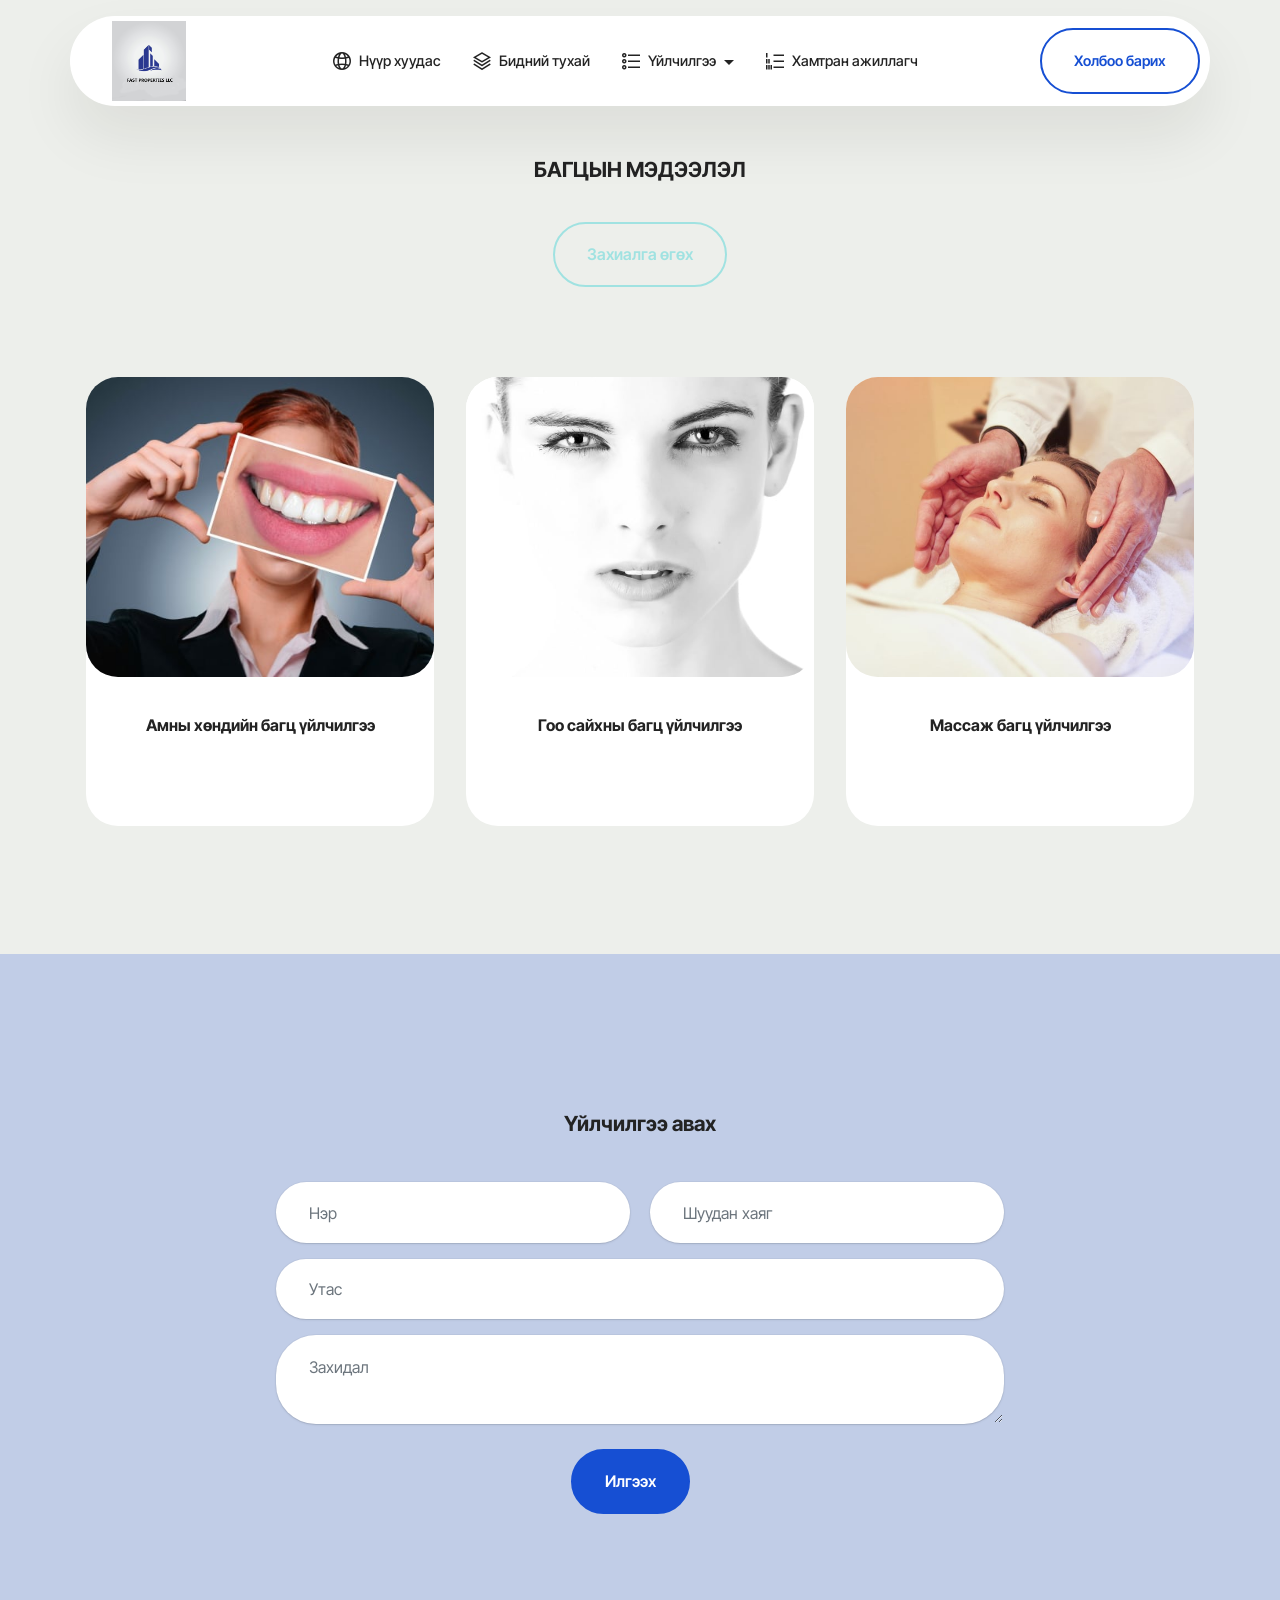
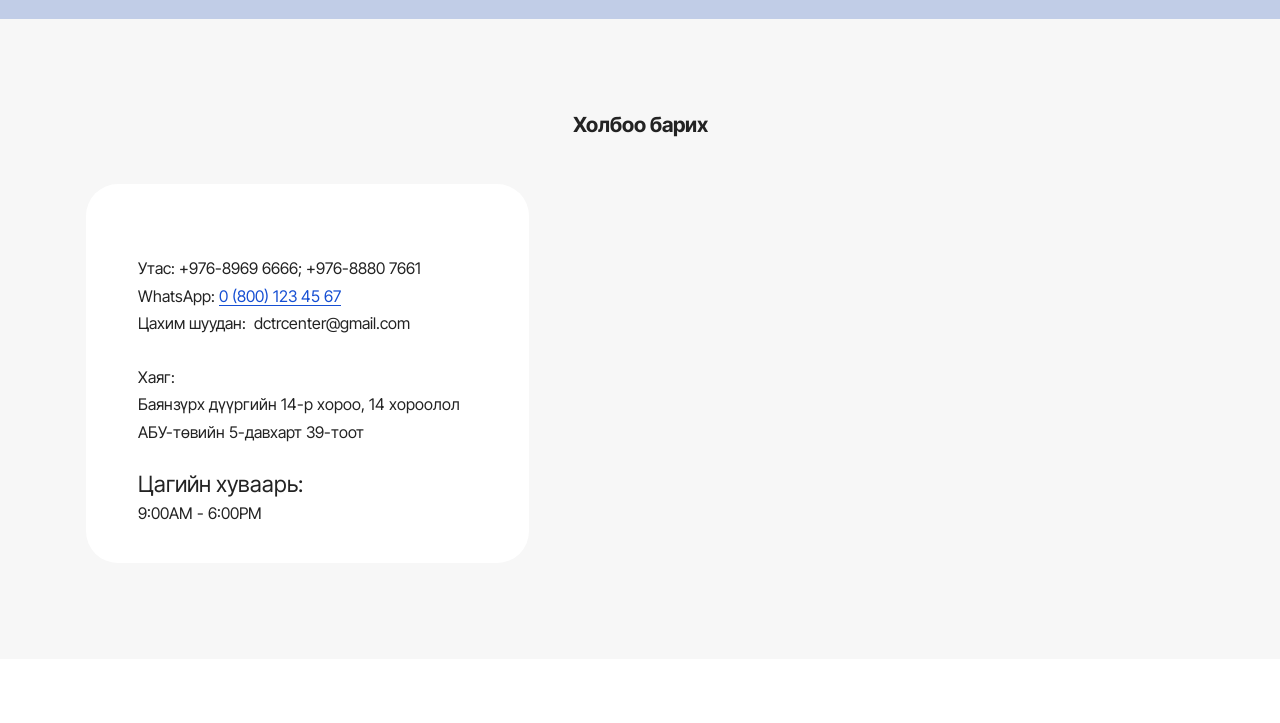
==== commit 92757373: "Add files via upload" ====
--- a/page1.html
+++ b/page1.html
@@ -10,7 +10,7 @@
   <meta name="description" content="">
   
   
-  <title>MEDICAL DOCTOR LLC - Багцын мэдээлэл</title>
+  <title>FAST PROPERTIES</title>
   <link rel="stylesheet" href="assets/web/assets/mobirise-icons2/mobirise2.css">
   <link rel="stylesheet" href="assets/bootstrap/css/bootstrap.min.css">
   <link rel="stylesheet" href="assets/bootstrap/css/bootstrap-grid.min.css">
@@ -55,11 +55,11 @@
 						<a class="nav-link link text-black text-primary display-4" href="index.html"><span class="mobi-mbri mobi-mbri-globe-2 mbr-iconfont mbr-iconfont-btn"></span>Нүүр хуудас</a>
 					</li>
 					<li class="nav-item">
-						<a class="nav-link link text-black text-primary display-4" href="page6.html" aria-expanded="false"><span class="mobi-mbri mobi-mbri-layers mbr-iconfont mbr-iconfont-btn"></span>Бидний тухай</a>
+						<a class="nav-link link text-black text-primary display-4" href="index.html#header7-3c" aria-expanded="false"><span class="mobi-mbri mobi-mbri-layers mbr-iconfont mbr-iconfont-btn"></span>Бидний тухай</a>
 					</li>
 					<li class="nav-item dropdown">
-						<a class="nav-link link text-black text-primary dropdown-toggle show display-4" href="index.html#features025-1p" data-toggle="dropdown-submenu" data-bs-toggle="dropdown" data-bs-auto-close="outside" aria-expanded="false"><span class="mobi-mbri mobi-mbri-bulleted-list mbr-iconfont mbr-iconfont-btn"></span>Үйлчилгээ</a><div class="dropdown-menu show" aria-labelledby="dropdown-576" data-bs-popper="none"><a class="text-black text-primary dropdown-item display-4" href="page5.html">Амны хөндийн эмчилгээ</a><a class="text-black text-primary dropdown-item display-4" href="page5.html">Нүүрний массаж</a><a class="text-black text-primary dropdown-item display-4" href="page5.html">Сормуусны хими</a><a class="text-black text-primary dropdown-item display-4" href="page5.html">Маникюр</a><a class="text-black text-primary show dropdown-item display-4" href="page5.html">Хөмсөгний хими</a></div>
-					</li><li class="nav-item"><a class="nav-link link text-black text-primary display-4" href="page3.html"><span class="mobi-mbri mobi-mbri-numbered-list mbr-iconfont mbr-iconfont-btn"></span>Мэдээ, мэдээлэл</a></li></ul>
+						<a class="nav-link link text-black text-primary dropdown-toggle display-4" href="index.html#features025-1p" data-toggle="dropdown-submenu" data-bs-toggle="dropdown" data-bs-auto-close="outside" aria-expanded="false"><span class="mobi-mbri mobi-mbri-bulleted-list mbr-iconfont mbr-iconfont-btn"></span>Үйлчилгээ</a><div class="dropdown-menu" aria-labelledby="dropdown-576"><a class="text-black text-primary dropdown-item display-4" href="page5.html">Хана тааз эмуль татах</a><a class="text-black text-primary dropdown-item display-4" href="page5.html">Хана тааз тэгшилгээ зүлгүүр</a><a class="text-black text-primary dropdown-item display-4" href="page5.html">Обой наах</a><a class="text-black text-primary dropdown-item display-4" href="page5.html">Бусад барилгын дотор засал</a></div>
+					</li><li class="nav-item"><a class="nav-link link text-black text-primary display-4" href="index.html#clients-3d"><span class="mobi-mbri mobi-mbri-numbered-list mbr-iconfont mbr-iconfont-btn"></span>Хамтран ажиллагч</a></li></ul>
 				
 				<div class="navbar-buttons mbr-section-btn"><a class="btn btn-primary-outline display-4" href="page4.html">Холбоо барих</a></div>
 			</div>
@@ -134,7 +134,7 @@
         </div>
         <div class="row justify-content-center mt-4">
             <div class="col-lg-8 mx-auto mbr-form" data-form-type="formoid">
-                <form action="https://mobirise.eu/" method="POST" class="mbr-form form-with-styler" data-form-title="Form Name"><input type="hidden" name="email" data-form-email="true" value="LAhqMdy/r0H+5P7GEstxpVtfdX8anprYJZ1u2jR3B4K9DDz3S7KLMBXdNq9r+CsoZBw3B2tJBM5H37lH6F2QwRLBpBBPY/y6Re7vda3IKlc65Qf9R9+5ApymJqILd5E7">
+                <form action="https://mobirise.eu/" method="POST" class="mbr-form form-with-styler" data-form-title="Form Name"><input type="hidden" name="email" data-form-email="true" value="zGE1TydmIrThAoGV9MBw6Nl8vvsdaB+SzXHv0jRiMLqXz1ODWvXmJTa7fVls2tVQqt5wIQfAAzjCZ4QSIHQQsUwFO0IP6WSuzGEqa1JOKKsMLGgoRC6s+Hz4PHqV5kzW">
                     <div class="row">
                         <div hidden="hidden" data-form-alert="" class="alert alert-success col-12">Илгээсэн баярлалаа! Бид эргэн холбогдох болно.</div>
                         <div hidden="hidden" data-form-alert-danger="" class="alert alert-danger col-12">
@@ -187,11 +187,11 @@
                 </div>
             </div>
             <div class="map-wrapper col-12 col-md-7">
-                <div class="google-map"><iframe frameborder="0" style="border:0" src="https://www.google.com/maps/embed/v1/place?key=AIzaSyAtXm0x23nRCgazjDV2Kl3GTHRP411ougQ&amp;q=WV24+5M9 Техник спортын төв, Улаанбаатар" allowfullscreen=""></iframe></div>
+                <div class="google-map"><iframe frameborder="0" style="border:0" src="https://www.google.com/maps/embed/v1/place?key=AIzaSyB7QWkvlxV39ZsyKvhZRjPGVqlJFvxxNkw&amp;q=WV24+5M9 Техник спортын төв, Улаанбаатар" allowfullscreen=""></iframe></div>
             </div>
         </div>
     </div>
-</section><section class="display-7" style="padding: 0;align-items: center;justify-content: center;flex-wrap: wrap;    align-content: center;display: flex;position: relative;height: 4rem;"><a href="https://mobiri.se/980983" style="flex: 1 1;height: 4rem;position: absolute;width: 100%;z-index: 1;"><img alt="" style="height: 4rem;" src="[data-uri]"></a><p style="margin: 0;text-align: center;" class="display-7">&#8204;</p><a style="z-index:1" href="https://mobirise.com/builder/no-code-website-builder.html">No Code Website Builder</a></section><script src="assets/bootstrap/js/bootstrap.bundle.min.js"></script>  <script src="assets/smoothscroll/smooth-scroll.js"></script>  <script src="assets/ytplayer/index.js"></script>  <script src="assets/dropdown/js/navbar-dropdown.js"></script>  <script src="assets/theme/js/script.js"></script>  <script src="assets/formoid/formoid.min.js"></script>  
+</section><section class="display-7" style="padding: 0;align-items: center;justify-content: center;flex-wrap: wrap;    align-content: center;display: flex;position: relative;height: 4rem;"><a href="https://mobiri.se/980983" style="flex: 1 1;height: 4rem;position: absolute;width: 100%;z-index: 1;"><img alt="" style="height: 4rem;" src="[data-uri]"></a><p style="margin: 0;text-align: center;" class="display-7">&#8204;</p><a style="z-index:1" href="https://mobirise.com/html-builder.html">HTML Website Builder</a></section><script src="assets/bootstrap/js/bootstrap.bundle.min.js"></script>  <script src="assets/smoothscroll/smooth-scroll.js"></script>  <script src="assets/ytplayer/index.js"></script>  <script src="assets/dropdown/js/navbar-dropdown.js"></script>  <script src="assets/theme/js/script.js"></script>  <script src="assets/formoid/formoid.min.js"></script>  
   
   
  <div id="scrollToTop" class="scrollToTop mbr-arrow-up"><a style="text-align: center;"><i class="mbr-arrow-up-icon mbr-arrow-up-icon-cm cm-icon cm-icon-smallarrow-up"></i></a></div>
--- a/assets/mobirise/css/mbr-additional.css
+++ b/assets/mobirise/css/mbr-additional.css
@@ -847,7 +847,7 @@
   height: 90px;
   padding: 0.5rem 0.6rem;
   flex-wrap: nowrap;
-  background: rgba(255, 255, 255, 0.9) !important;
+  background: #ffffff !important;
   left: 0;
   right: 0;
   -webkit-box-pack: justify;
@@ -889,7 +889,7 @@
   transition: .3s all !important;
   min-width: auto;
   background: #ffffff;
-  background: rgba(255, 255, 255, 0.9) !important;
+  background: #ffffff !important;
 }
 .cid-tObXOMjp6x .nav-item:focus,
 .cid-tObXOMjp6x .nav-link:focus {
@@ -1217,8 +1217,8 @@
     border-radius: 1.5rem;
     background: #ffffff;
     opacity: 1;
-    border-color: rgba(255, 255, 255, 0.9) !important;
-    background: rgba(255, 255, 255, 0.9) !important;
+    border-color: #ffffff !important;
+    background: #ffffff !important;
     backdrop-filter: blur(8px);
   }
   .cid-tObXOMjp6x .navbar-nav .nav-item .nav-link::after {
@@ -1284,20 +1284,20 @@
 }
 .cid-tOzKWDdz7D {
   background-color: #ffffff;
-  padding-top: 7rem;
-  padding-bottom: 0rem;
+  padding-top: 0;
+  padding-bottom: 0;
 }
 .cid-tOzKWDdz7D .carousel {
-  height: 800px;
-}
-.cid-tOzKWDdz7D .carousel img {
   width: 100%;
-  height: 100%;
+}
+.cid-tOzKWDdz7D .carousel-inner {
+  display: flex;
+  align-content: center;
+  align-items: center;
+}
+.cid-tOzKWDdz7D .carousel-item img {
+  height: 100vh;
   object-fit: cover;
-}
-.cid-tOzKWDdz7D .carousel-item,
-.cid-tOzKWDdz7D .carousel-inner {
-  height: 100%;
 }
 .cid-tOzKWDdz7D img,
 .cid-tOzKWDdz7D .item-wrapper {
@@ -1402,10 +1402,10 @@
 }
 .cid-tOzKWDdz7D .mbr-section-text,
 .cid-tOzKWDdz7D .mbr-section-btn {
-  color: #232323;
+  color: #ffffff;
 }
 .cid-tOzKWDdz7D H5 {
-  color: #232323;
+  color: #ffffff;
 }
 .cid-uOi6CilBWI {
   padding-top: 90px;
@@ -1939,7 +1939,7 @@
   height: 90px;
   padding: 0.5rem 0.6rem;
   flex-wrap: nowrap;
-  background: rgba(255, 255, 255, 0.9) !important;
+  background: #ffffff !important;
   left: 0;
   right: 0;
   -webkit-box-pack: justify;
@@ -1981,7 +1981,7 @@
   transition: .3s all !important;
   min-width: auto;
   background: #ffffff;
-  background: rgba(255, 255, 255, 0.9) !important;
+  background: #ffffff !important;
 }
 .cid-tObXOMjp6x .nav-item:focus,
 .cid-tObXOMjp6x .nav-link:focus {
@@ -2309,8 +2309,8 @@
     border-radius: 1.5rem;
     background: #ffffff;
     opacity: 1;
-    border-color: rgba(255, 255, 255, 0.9) !important;
-    background: rgba(255, 255, 255, 0.9) !important;
+    border-color: #ffffff !important;
+    background: #ffffff !important;
     backdrop-filter: blur(8px);
   }
   .cid-tObXOMjp6x .navbar-nav .nav-item .nav-link::after {
@@ -2663,7 +2663,7 @@
   height: 90px;
   padding: 0.5rem 0.6rem;
   flex-wrap: nowrap;
-  background: rgba(255, 255, 255, 0.9) !important;
+  background: #ffffff !important;
   left: 0;
   right: 0;
   -webkit-box-pack: justify;
@@ -2705,7 +2705,7 @@
   transition: .3s all !important;
   min-width: auto;
   background: #ffffff;
-  background: rgba(255, 255, 255, 0.9) !important;
+  background: #ffffff !important;
 }
 .cid-tObXOMjp6x .nav-item:focus,
 .cid-tObXOMjp6x .nav-link:focus {
@@ -3033,8 +3033,8 @@
     border-radius: 1.5rem;
     background: #ffffff;
     opacity: 1;
-    border-color: rgba(255, 255, 255, 0.9) !important;
-    background: rgba(255, 255, 255, 0.9) !important;
+    border-color: #ffffff !important;
+    background: #ffffff !important;
     backdrop-filter: blur(8px);
   }
   .cid-tObXOMjp6x .navbar-nav .nav-item .nav-link::after {
@@ -3375,7 +3375,7 @@
   height: 90px;
   padding: 0.5rem 0.6rem;
   flex-wrap: nowrap;
-  background: rgba(255, 255, 255, 0.9) !important;
+  background: #ffffff !important;
   left: 0;
   right: 0;
   -webkit-box-pack: justify;
@@ -3417,7 +3417,7 @@
   transition: .3s all !important;
   min-width: auto;
   background: #ffffff;
-  background: rgba(255, 255, 255, 0.9) !important;
+  background: #ffffff !important;
 }
 .cid-tObXOMjp6x .nav-item:focus,
 .cid-tObXOMjp6x .nav-link:focus {
@@ -3745,8 +3745,8 @@
     border-radius: 1.5rem;
     background: #ffffff;
     opacity: 1;
-    border-color: rgba(255, 255, 255, 0.9) !important;
-    background: rgba(255, 255, 255, 0.9) !important;
+    border-color: #ffffff !important;
+    background: #ffffff !important;
     backdrop-filter: blur(8px);
   }
   .cid-tObXOMjp6x .navbar-nav .nav-item .nav-link::after {
@@ -4037,7 +4037,7 @@
   height: 90px;
   padding: 0.5rem 0.6rem;
   flex-wrap: nowrap;
-  background: rgba(255, 255, 255, 0.9) !important;
+  background: #ffffff !important;
   left: 0;
   right: 0;
   -webkit-box-pack: justify;
@@ -4079,7 +4079,7 @@
   transition: .3s all !important;
   min-width: auto;
   background: #ffffff;
-  background: rgba(255, 255, 255, 0.9) !important;
+  background: #ffffff !important;
 }
 .cid-tObXOMjp6x .nav-item:focus,
 .cid-tObXOMjp6x .nav-link:focus {
@@ -4407,8 +4407,8 @@
     border-radius: 1.5rem;
     background: #ffffff;
     opacity: 1;
-    border-color: rgba(255, 255, 255, 0.9) !important;
-    background: rgba(255, 255, 255, 0.9) !important;
+    border-color: #ffffff !important;
+    background: #ffffff !important;
     backdrop-filter: blur(8px);
   }
   .cid-tObXOMjp6x .navbar-nav .nav-item .nav-link::after {
@@ -4846,7 +4846,7 @@
   height: 90px;
   padding: 0.5rem 0.6rem;
   flex-wrap: nowrap;
-  background: rgba(255, 255, 255, 0.9) !important;
+  background: #ffffff !important;
   left: 0;
   right: 0;
   -webkit-box-pack: justify;
@@ -4888,7 +4888,7 @@
   transition: .3s all !important;
   min-width: auto;
   background: #ffffff;
-  background: rgba(255, 255, 255, 0.9) !important;
+  background: #ffffff !important;
 }
 .cid-tObXOMjp6x .nav-item:focus,
 .cid-tObXOMjp6x .nav-link:focus {
@@ -5216,8 +5216,8 @@
     border-radius: 1.5rem;
     background: #ffffff;
     opacity: 1;
-    border-color: rgba(255, 255, 255, 0.9) !important;
-    background: rgba(255, 255, 255, 0.9) !important;
+    border-color: #ffffff !important;
+    background: #ffffff !important;
     backdrop-filter: blur(8px);
   }
   .cid-tObXOMjp6x .navbar-nav .nav-item .nav-link::after {
--- a/assets/mobirise/css/mbr-additional.css
+++ b/assets/mobirise/css/mbr-additional.css
@@ -847,7 +847,7 @@
   height: 90px;
   padding: 0.5rem 0.6rem;
   flex-wrap: nowrap;
-  background: rgba(255, 255, 255, 0.9) !important;
+  background: #ffffff !important;
   left: 0;
   right: 0;
   -webkit-box-pack: justify;
@@ -889,7 +889,7 @@
   transition: .3s all !important;
   min-width: auto;
   background: #ffffff;
-  background: rgba(255, 255, 255, 0.9) !important;
+  background: #ffffff !important;
 }
 .cid-tObXOMjp6x .nav-item:focus,
 .cid-tObXOMjp6x .nav-link:focus {
@@ -1217,8 +1217,8 @@
     border-radius: 1.5rem;
     background: #ffffff;
     opacity: 1;
-    border-color: rgba(255, 255, 255, 0.9) !important;
-    background: rgba(255, 255, 255, 0.9) !important;
+    border-color: #ffffff !important;
+    background: #ffffff !important;
     backdrop-filter: blur(8px);
   }
   .cid-tObXOMjp6x .navbar-nav .nav-item .nav-link::after {
@@ -1284,20 +1284,20 @@
 }
 .cid-tOzKWDdz7D {
   background-color: #ffffff;
-  padding-top: 7rem;
-  padding-bottom: 0rem;
+  padding-top: 0;
+  padding-bottom: 0;
 }
 .cid-tOzKWDdz7D .carousel {
-  height: 800px;
-}
-.cid-tOzKWDdz7D .carousel img {
   width: 100%;
-  height: 100%;
+}
+.cid-tOzKWDdz7D .carousel-inner {
+  display: flex;
+  align-content: center;
+  align-items: center;
+}
+.cid-tOzKWDdz7D .carousel-item img {
+  height: 100vh;
   object-fit: cover;
-}
-.cid-tOzKWDdz7D .carousel-item,
-.cid-tOzKWDdz7D .carousel-inner {
-  height: 100%;
 }
 .cid-tOzKWDdz7D img,
 .cid-tOzKWDdz7D .item-wrapper {
@@ -1402,10 +1402,10 @@
 }
 .cid-tOzKWDdz7D .mbr-section-text,
 .cid-tOzKWDdz7D .mbr-section-btn {
-  color: #232323;
+  color: #ffffff;
 }
 .cid-tOzKWDdz7D H5 {
-  color: #232323;
+  color: #ffffff;
 }
 .cid-uOi6CilBWI {
   padding-top: 90px;
@@ -1939,7 +1939,7 @@
   height: 90px;
   padding: 0.5rem 0.6rem;
   flex-wrap: nowrap;
-  background: rgba(255, 255, 255, 0.9) !important;
+  background: #ffffff !important;
   left: 0;
   right: 0;
   -webkit-box-pack: justify;
@@ -1981,7 +1981,7 @@
   transition: .3s all !important;
   min-width: auto;
   background: #ffffff;
-  background: rgba(255, 255, 255, 0.9) !important;
+  background: #ffffff !important;
 }
 .cid-tObXOMjp6x .nav-item:focus,
 .cid-tObXOMjp6x .nav-link:focus {
@@ -2309,8 +2309,8 @@
     border-radius: 1.5rem;
     background: #ffffff;
     opacity: 1;
-    border-color: rgba(255, 255, 255, 0.9) !important;
-    background: rgba(255, 255, 255, 0.9) !important;
+    border-color: #ffffff !important;
+    background: #ffffff !important;
     backdrop-filter: blur(8px);
   }
   .cid-tObXOMjp6x .navbar-nav .nav-item .nav-link::after {
@@ -2663,7 +2663,7 @@
   height: 90px;
   padding: 0.5rem 0.6rem;
   flex-wrap: nowrap;
-  background: rgba(255, 255, 255, 0.9) !important;
+  background: #ffffff !important;
   left: 0;
   right: 0;
   -webkit-box-pack: justify;
@@ -2705,7 +2705,7 @@
   transition: .3s all !important;
   min-width: auto;
   background: #ffffff;
-  background: rgba(255, 255, 255, 0.9) !important;
+  background: #ffffff !important;
 }
 .cid-tObXOMjp6x .nav-item:focus,
 .cid-tObXOMjp6x .nav-link:focus {
@@ -3033,8 +3033,8 @@
     border-radius: 1.5rem;
     background: #ffffff;
     opacity: 1;
-    border-color: rgba(255, 255, 255, 0.9) !important;
-    background: rgba(255, 255, 255, 0.9) !important;
+    border-color: #ffffff !important;
+    background: #ffffff !important;
     backdrop-filter: blur(8px);
   }
   .cid-tObXOMjp6x .navbar-nav .nav-item .nav-link::after {
@@ -3375,7 +3375,7 @@
   height: 90px;
   padding: 0.5rem 0.6rem;
   flex-wrap: nowrap;
-  background: rgba(255, 255, 255, 0.9) !important;
+  background: #ffffff !important;
   left: 0;
   right: 0;
   -webkit-box-pack: justify;
@@ -3417,7 +3417,7 @@
   transition: .3s all !important;
   min-width: auto;
   background: #ffffff;
-  background: rgba(255, 255, 255, 0.9) !important;
+  background: #ffffff !important;
 }
 .cid-tObXOMjp6x .nav-item:focus,
 .cid-tObXOMjp6x .nav-link:focus {
@@ -3745,8 +3745,8 @@
     border-radius: 1.5rem;
     background: #ffffff;
     opacity: 1;
-    border-color: rgba(255, 255, 255, 0.9) !important;
-    background: rgba(255, 255, 255, 0.9) !important;
+    border-color: #ffffff !important;
+    background: #ffffff !important;
     backdrop-filter: blur(8px);
   }
   .cid-tObXOMjp6x .navbar-nav .nav-item .nav-link::after {
@@ -4037,7 +4037,7 @@
   height: 90px;
   padding: 0.5rem 0.6rem;
   flex-wrap: nowrap;
-  background: rgba(255, 255, 255, 0.9) !important;
+  background: #ffffff !important;
   left: 0;
   right: 0;
   -webkit-box-pack: justify;
@@ -4079,7 +4079,7 @@
   transition: .3s all !important;
   min-width: auto;
   background: #ffffff;
-  background: rgba(255, 255, 255, 0.9) !important;
+  background: #ffffff !important;
 }
 .cid-tObXOMjp6x .nav-item:focus,
 .cid-tObXOMjp6x .nav-link:focus {
@@ -4407,8 +4407,8 @@
     border-radius: 1.5rem;
     background: #ffffff;
     opacity: 1;
-    border-color: rgba(255, 255, 255, 0.9) !important;
-    background: rgba(255, 255, 255, 0.9) !important;
+    border-color: #ffffff !important;
+    background: #ffffff !important;
     backdrop-filter: blur(8px);
   }
   .cid-tObXOMjp6x .navbar-nav .nav-item .nav-link::after {
@@ -4846,7 +4846,7 @@
   height: 90px;
   padding: 0.5rem 0.6rem;
   flex-wrap: nowrap;
-  background: rgba(255, 255, 255, 0.9) !important;
+  background: #ffffff !important;
   left: 0;
   right: 0;
   -webkit-box-pack: justify;
@@ -4888,7 +4888,7 @@
   transition: .3s all !important;
   min-width: auto;
   background: #ffffff;
-  background: rgba(255, 255, 255, 0.9) !important;
+  background: #ffffff !important;
 }
 .cid-tObXOMjp6x .nav-item:focus,
 .cid-tObXOMjp6x .nav-link:focus {
@@ -5216,8 +5216,8 @@
     border-radius: 1.5rem;
     background: #ffffff;
     opacity: 1;
-    border-color: rgba(255, 255, 255, 0.9) !important;
-    background: rgba(255, 255, 255, 0.9) !important;
+    border-color: #ffffff !important;
+    background: #ffffff !important;
     backdrop-filter: blur(8px);
   }
   .cid-tObXOMjp6x .navbar-nav .nav-item .nav-link::after {
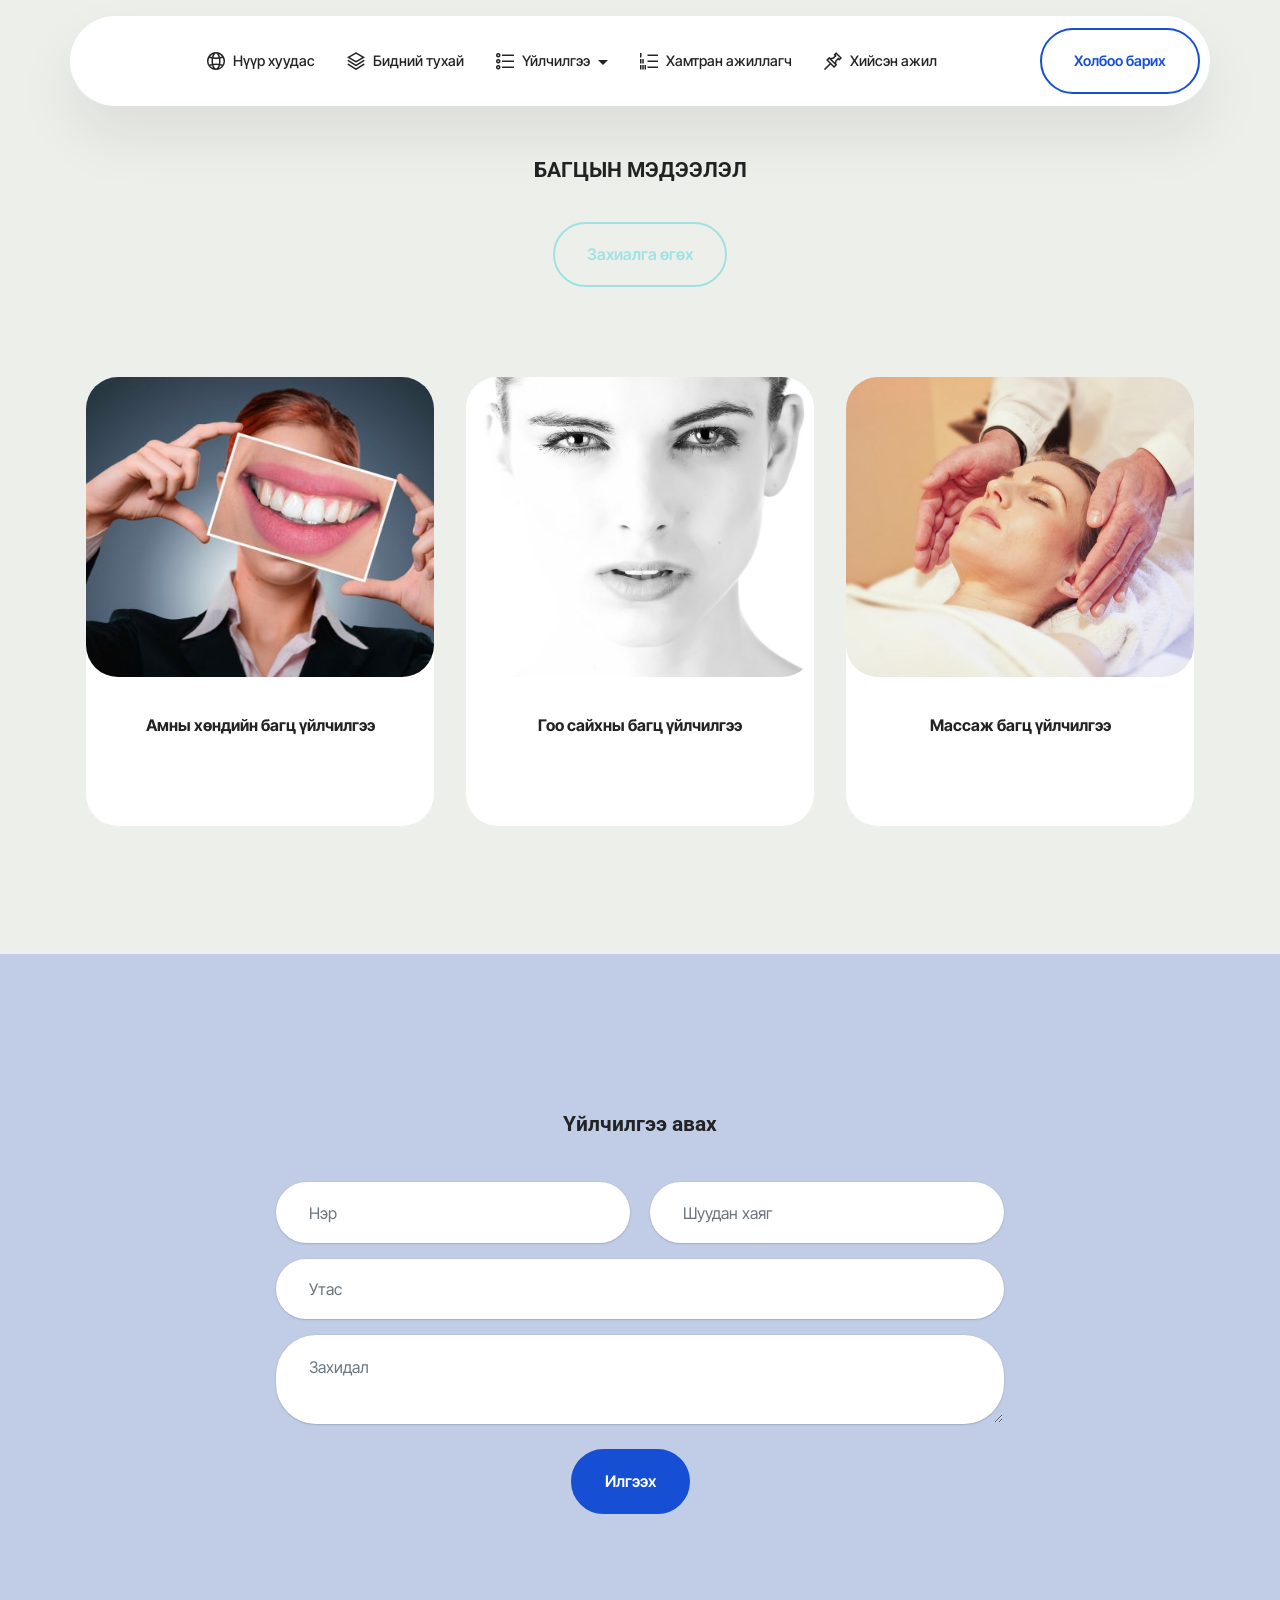
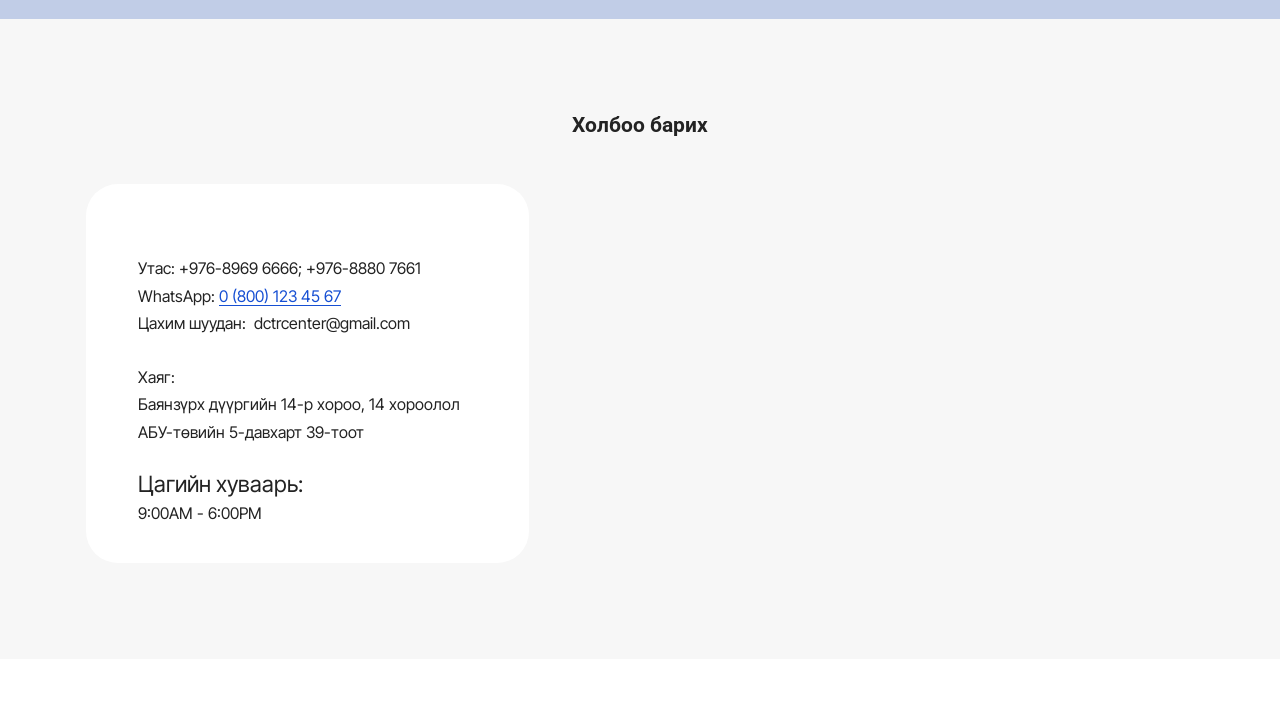
==== commit 0de6568e: "Add files via upload" ====
--- a/page1.html
+++ b/page1.html
@@ -21,6 +21,8 @@
   <link rel="stylesheet" href="assets/theme/css/style.css">
   <link rel="preload" href="https://fonts.googleapis.com/css?family=Inter+Tight:100,200,300,400,500,600,700,800,900,100i,200i,300i,400i,500i,600i,700i,800i,900i&display=swap" as="style" onload="this.onload=null;this.rel='stylesheet'">
   <noscript><link rel="stylesheet" href="https://fonts.googleapis.com/css?family=Inter+Tight:100,200,300,400,500,600,700,800,900,100i,200i,300i,400i,500i,600i,700i,800i,900i&display=swap"></noscript>
+  <link rel="preload" href="https://fonts.googleapis.com/css?family=Roboto:100,200,300,400,500,600,700,800,900,100i,200i,300i,400i,500i,600i,700i,800i,900i&display=swap" as="style" onload="this.onload=null;this.rel='stylesheet'">
+  <noscript><link rel="stylesheet" href="https://fonts.googleapis.com/css?family=Roboto:100,200,300,400,500,600,700,800,900,100i,200i,300i,400i,500i,600i,700i,800i,900i&display=swap"></noscript>
   <link rel="preload" as="style" href="assets/mobirise/css/mbr-additional.css"><link rel="stylesheet" href="assets/mobirise/css/mbr-additional.css" type="text/css">
 
   
@@ -35,11 +37,7 @@
 	<nav class="navbar navbar-dropdown navbar-fixed-top navbar-expand-lg">
 		<div class="container">
 			<div class="navbar-brand">
-				<span class="navbar-logo">
-					
-						<a href="http://medicaldoctor.mn" target="_blank"><img src="assets/images/my-2nd-company-logo-292x315.png" alt="logo" style="height: 5rem;"></a>
-					
-				</span>
+				
 				
 			</div>
 			<button class="navbar-toggler" type="button" data-toggle="collapse" data-bs-toggle="collapse" data-target="#navbarSupportedContent" data-bs-target="#navbarSupportedContent" aria-controls="navbarNavAltMarkup" aria-expanded="false" aria-label="Toggle navigation">
@@ -51,7 +49,7 @@
 				</div>
 			</button>
 			<div class="collapse navbar-collapse" id="navbarSupportedContent">
-				<ul class="navbar-nav nav-dropdown" data-app-modern-menu="true"><li class="nav-item">
+				<ul class="navbar-nav nav-dropdown navbar-nav-top-padding" data-app-modern-menu="true"><li class="nav-item">
 						<a class="nav-link link text-black text-primary display-4" href="index.html"><span class="mobi-mbri mobi-mbri-globe-2 mbr-iconfont mbr-iconfont-btn"></span>Нүүр хуудас</a>
 					</li>
 					<li class="nav-item">
@@ -59,7 +57,7 @@
 					</li>
 					<li class="nav-item dropdown">
 						<a class="nav-link link text-black text-primary dropdown-toggle display-4" href="index.html#features025-1p" data-toggle="dropdown-submenu" data-bs-toggle="dropdown" data-bs-auto-close="outside" aria-expanded="false"><span class="mobi-mbri mobi-mbri-bulleted-list mbr-iconfont mbr-iconfont-btn"></span>Үйлчилгээ</a><div class="dropdown-menu" aria-labelledby="dropdown-576"><a class="text-black text-primary dropdown-item display-4" href="page5.html">Хана тааз эмуль татах</a><a class="text-black text-primary dropdown-item display-4" href="page5.html">Хана тааз тэгшилгээ зүлгүүр</a><a class="text-black text-primary dropdown-item display-4" href="page5.html">Обой наах</a><a class="text-black text-primary dropdown-item display-4" href="page5.html">Бусад барилгын дотор засал</a></div>
-					</li><li class="nav-item"><a class="nav-link link text-black text-primary display-4" href="index.html#clients-3d"><span class="mobi-mbri mobi-mbri-numbered-list mbr-iconfont mbr-iconfont-btn"></span>Хамтран ажиллагч</a></li></ul>
+					</li><li class="nav-item"><a class="nav-link link text-black text-primary display-4" href="index.html#clients-3d"><span class="mobi-mbri mobi-mbri-numbered-list mbr-iconfont mbr-iconfont-btn"></span>Хамтран ажиллагч</a></li><li class="nav-item"><a class="nav-link link text-black text-primary display-4" href="index.html#clients-3d"><span class="mobi-mbri mobi-mbri-pin mbr-iconfont mbr-iconfont-btn"></span>Хийсэн ажил</a></li></ul>
 				
 				<div class="navbar-buttons mbr-section-btn"><a class="btn btn-primary-outline display-4" href="page4.html">Холбоо барих</a></div>
 			</div>
@@ -134,7 +132,7 @@
         </div>
         <div class="row justify-content-center mt-4">
             <div class="col-lg-8 mx-auto mbr-form" data-form-type="formoid">
-                <form action="https://mobirise.eu/" method="POST" class="mbr-form form-with-styler" data-form-title="Form Name"><input type="hidden" name="email" data-form-email="true" value="zGE1TydmIrThAoGV9MBw6Nl8vvsdaB+SzXHv0jRiMLqXz1ODWvXmJTa7fVls2tVQqt5wIQfAAzjCZ4QSIHQQsUwFO0IP6WSuzGEqa1JOKKsMLGgoRC6s+Hz4PHqV5kzW">
+                <form action="https://mobirise.eu/" method="POST" class="mbr-form form-with-styler" data-form-title="Form Name"><input type="hidden" name="email" data-form-email="true" value="bIH0bkqaGW0T98RSGJR2M6zQOEYSUlxCGQI9Y//SP3CSCVHUVllbwiDPcSlwnvfOZev752AZBdx4l502N/rUmQUL8kAHH4CkzuM5f+m5ibh5U4JHvdbgC0azH8Gt6OFw">
                     <div class="row">
                         <div hidden="hidden" data-form-alert="" class="alert alert-success col-12">Илгээсэн баярлалаа! Бид эргэн холбогдох болно.</div>
                         <div hidden="hidden" data-form-alert-danger="" class="alert alert-danger col-12">
@@ -191,7 +189,7 @@
             </div>
         </div>
     </div>
-</section><section class="display-7" style="padding: 0;align-items: center;justify-content: center;flex-wrap: wrap;    align-content: center;display: flex;position: relative;height: 4rem;"><a href="https://mobiri.se/980983" style="flex: 1 1;height: 4rem;position: absolute;width: 100%;z-index: 1;"><img alt="" style="height: 4rem;" src="[data-uri]"></a><p style="margin: 0;text-align: center;" class="display-7">&#8204;</p><a style="z-index:1" href="https://mobirise.com/html-builder.html">HTML Website Builder</a></section><script src="assets/bootstrap/js/bootstrap.bundle.min.js"></script>  <script src="assets/smoothscroll/smooth-scroll.js"></script>  <script src="assets/ytplayer/index.js"></script>  <script src="assets/dropdown/js/navbar-dropdown.js"></script>  <script src="assets/theme/js/script.js"></script>  <script src="assets/formoid/formoid.min.js"></script>  
+</section><section class="display-7" style="padding: 0;align-items: center;justify-content: center;flex-wrap: wrap;    align-content: center;display: flex;position: relative;height: 4rem;"><a href="https://mobiri.se/980983" style="flex: 1 1;height: 4rem;position: absolute;width: 100%;z-index: 1;"><img alt="" style="height: 4rem;" src="[data-uri]"></a><p style="margin: 0;text-align: center;" class="display-7">&#8204;</p><a style="z-index:1" href="https://mobirise.com/offline-website-builder.html">Offline Website Software</a></section><script src="assets/bootstrap/js/bootstrap.bundle.min.js"></script>  <script src="assets/smoothscroll/smooth-scroll.js"></script>  <script src="assets/ytplayer/index.js"></script>  <script src="assets/dropdown/js/navbar-dropdown.js"></script>  <script src="assets/theme/js/script.js"></script>  <script src="assets/formoid/formoid.min.js"></script>  
   
   
  <div id="scrollToTop" class="scrollToTop mbr-arrow-up"><a style="text-align: center;"><i class="mbr-arrow-up-icon mbr-arrow-up-icon-cm cm-icon cm-icon-smallarrow-up"></i></a></div>
--- a/assets/mobirise/css/mbr-additional.css
+++ b/assets/mobirise/css/mbr-additional.css
@@ -28,7 +28,7 @@
   font-size: 3.75rem;
 }
 .display-2 {
-  font-family: 'Inter Tight', sans-serif;
+  font-family: 'Roboto', sans-serif;
   font-size: 1.3rem;
   line-height: 1;
 }
@@ -815,6 +815,11 @@
     padding-left: 1.5rem;
   }
 }
+@media (min-width: 992px) {
+  .cid-tObXOMjp6x .navbar-nav {
+    padding-left: 1.5rem;
+  }
+}
 .cid-tObXOMjp6x .nav-link {
   width: fit-content;
   position: relative;
@@ -831,6 +836,11 @@
 .cid-tObXOMjp6x .navbar-caption {
   padding-left: 1rem;
   padding-right: .5rem;
+}
+@media (min-width: 767px) {
+  .cid-tObXOMjp6x .navbar-caption {
+    padding-left: 2rem;
+  }
 }
 @media (max-width: 767px) {
   .cid-tObXOMjp6x .nav-dropdown {
@@ -951,11 +961,6 @@
 .cid-tObXOMjp6x .navbar.collapsed.opened .dropdown-menu {
   top: 0;
 }
-@media (min-width: 992px) {
-  .cid-tObXOMjp6x .navbar.collapsed.opened:not(.navbar-short) .navbar-collapse {
-    max-height: calc(98.5vh - 5rem);
-  }
-}
 .cid-tObXOMjp6x .navbar.collapsed .dropdown-menu .dropdown-submenu {
   left: 0 !important;
 }
@@ -1402,10 +1407,10 @@
 }
 .cid-tOzKWDdz7D .mbr-section-text,
 .cid-tOzKWDdz7D .mbr-section-btn {
-  color: #ffffff;
+  color: #232323;
 }
 .cid-tOzKWDdz7D H5 {
-  color: #ffffff;
+  color: #000000;
 }
 .cid-uOi6CilBWI {
   padding-top: 90px;
@@ -1907,6 +1912,11 @@
     padding-left: 1.5rem;
   }
 }
+@media (min-width: 992px) {
+  .cid-tObXOMjp6x .navbar-nav {
+    padding-left: 1.5rem;
+  }
+}
 .cid-tObXOMjp6x .nav-link {
   width: fit-content;
   position: relative;
@@ -1923,6 +1933,11 @@
 .cid-tObXOMjp6x .navbar-caption {
   padding-left: 1rem;
   padding-right: .5rem;
+}
+@media (min-width: 767px) {
+  .cid-tObXOMjp6x .navbar-caption {
+    padding-left: 2rem;
+  }
 }
 @media (max-width: 767px) {
   .cid-tObXOMjp6x .nav-dropdown {
@@ -2043,11 +2058,6 @@
 .cid-tObXOMjp6x .navbar.collapsed.opened .dropdown-menu {
   top: 0;
 }
-@media (min-width: 992px) {
-  .cid-tObXOMjp6x .navbar.collapsed.opened:not(.navbar-short) .navbar-collapse {
-    max-height: calc(98.5vh - 5rem);
-  }
-}
 .cid-tObXOMjp6x .navbar.collapsed .dropdown-menu .dropdown-submenu {
   left: 0 !important;
 }
@@ -2631,6 +2641,11 @@
     padding-left: 1.5rem;
   }
 }
+@media (min-width: 992px) {
+  .cid-tObXOMjp6x .navbar-nav {
+    padding-left: 1.5rem;
+  }
+}
 .cid-tObXOMjp6x .nav-link {
   width: fit-content;
   position: relative;
@@ -2647,6 +2662,11 @@
 .cid-tObXOMjp6x .navbar-caption {
   padding-left: 1rem;
   padding-right: .5rem;
+}
+@media (min-width: 767px) {
+  .cid-tObXOMjp6x .navbar-caption {
+    padding-left: 2rem;
+  }
 }
 @media (max-width: 767px) {
   .cid-tObXOMjp6x .nav-dropdown {
@@ -2767,11 +2787,6 @@
 .cid-tObXOMjp6x .navbar.collapsed.opened .dropdown-menu {
   top: 0;
 }
-@media (min-width: 992px) {
-  .cid-tObXOMjp6x .navbar.collapsed.opened:not(.navbar-short) .navbar-collapse {
-    max-height: calc(98.5vh - 5rem);
-  }
-}
 .cid-tObXOMjp6x .navbar.collapsed .dropdown-menu .dropdown-submenu {
   left: 0 !important;
 }
@@ -3343,6 +3358,11 @@
     padding-left: 1.5rem;
   }
 }
+@media (min-width: 992px) {
+  .cid-tObXOMjp6x .navbar-nav {
+    padding-left: 1.5rem;
+  }
+}
 .cid-tObXOMjp6x .nav-link {
   width: fit-content;
   position: relative;
@@ -3359,6 +3379,11 @@
 .cid-tObXOMjp6x .navbar-caption {
   padding-left: 1rem;
   padding-right: .5rem;
+}
+@media (min-width: 767px) {
+  .cid-tObXOMjp6x .navbar-caption {
+    padding-left: 2rem;
+  }
 }
 @media (max-width: 767px) {
   .cid-tObXOMjp6x .nav-dropdown {
@@ -3479,11 +3504,6 @@
 .cid-tObXOMjp6x .navbar.collapsed.opened .dropdown-menu {
   top: 0;
 }
-@media (min-width: 992px) {
-  .cid-tObXOMjp6x .navbar.collapsed.opened:not(.navbar-short) .navbar-collapse {
-    max-height: calc(98.5vh - 5rem);
-  }
-}
 .cid-tObXOMjp6x .navbar.collapsed .dropdown-menu .dropdown-submenu {
   left: 0 !important;
 }
@@ -4005,6 +4025,11 @@
     padding-left: 1.5rem;
   }
 }
+@media (min-width: 992px) {
+  .cid-tObXOMjp6x .navbar-nav {
+    padding-left: 1.5rem;
+  }
+}
 .cid-tObXOMjp6x .nav-link {
   width: fit-content;
   position: relative;
@@ -4021,6 +4046,11 @@
 .cid-tObXOMjp6x .navbar-caption {
   padding-left: 1rem;
   padding-right: .5rem;
+}
+@media (min-width: 767px) {
+  .cid-tObXOMjp6x .navbar-caption {
+    padding-left: 2rem;
+  }
 }
 @media (max-width: 767px) {
   .cid-tObXOMjp6x .nav-dropdown {
@@ -4141,11 +4171,6 @@
 .cid-tObXOMjp6x .navbar.collapsed.opened .dropdown-menu {
   top: 0;
 }
-@media (min-width: 992px) {
-  .cid-tObXOMjp6x .navbar.collapsed.opened:not(.navbar-short) .navbar-collapse {
-    max-height: calc(98.5vh - 5rem);
-  }
-}
 .cid-tObXOMjp6x .navbar.collapsed .dropdown-menu .dropdown-submenu {
   left: 0 !important;
 }
@@ -4814,6 +4839,11 @@
     padding-left: 1.5rem;
   }
 }
+@media (min-width: 992px) {
+  .cid-tObXOMjp6x .navbar-nav {
+    padding-left: 1.5rem;
+  }
+}
 .cid-tObXOMjp6x .nav-link {
   width: fit-content;
   position: relative;
@@ -4830,6 +4860,11 @@
 .cid-tObXOMjp6x .navbar-caption {
   padding-left: 1rem;
   padding-right: .5rem;
+}
+@media (min-width: 767px) {
+  .cid-tObXOMjp6x .navbar-caption {
+    padding-left: 2rem;
+  }
 }
 @media (max-width: 767px) {
   .cid-tObXOMjp6x .nav-dropdown {
@@ -4950,11 +4985,6 @@
 .cid-tObXOMjp6x .navbar.collapsed.opened .dropdown-menu {
   top: 0;
 }
-@media (min-width: 992px) {
-  .cid-tObXOMjp6x .navbar.collapsed.opened:not(.navbar-short) .navbar-collapse {
-    max-height: calc(98.5vh - 5rem);
-  }
-}
 .cid-tObXOMjp6x .navbar.collapsed .dropdown-menu .dropdown-submenu {
   left: 0 !important;
 }
--- a/assets/mobirise/css/mbr-additional.css
+++ b/assets/mobirise/css/mbr-additional.css
@@ -28,7 +28,7 @@
   font-size: 3.75rem;
 }
 .display-2 {
-  font-family: 'Inter Tight', sans-serif;
+  font-family: 'Roboto', sans-serif;
   font-size: 1.3rem;
   line-height: 1;
 }
@@ -815,6 +815,11 @@
     padding-left: 1.5rem;
   }
 }
+@media (min-width: 992px) {
+  .cid-tObXOMjp6x .navbar-nav {
+    padding-left: 1.5rem;
+  }
+}
 .cid-tObXOMjp6x .nav-link {
   width: fit-content;
   position: relative;
@@ -831,6 +836,11 @@
 .cid-tObXOMjp6x .navbar-caption {
   padding-left: 1rem;
   padding-right: .5rem;
+}
+@media (min-width: 767px) {
+  .cid-tObXOMjp6x .navbar-caption {
+    padding-left: 2rem;
+  }
 }
 @media (max-width: 767px) {
   .cid-tObXOMjp6x .nav-dropdown {
@@ -951,11 +961,6 @@
 .cid-tObXOMjp6x .navbar.collapsed.opened .dropdown-menu {
   top: 0;
 }
-@media (min-width: 992px) {
-  .cid-tObXOMjp6x .navbar.collapsed.opened:not(.navbar-short) .navbar-collapse {
-    max-height: calc(98.5vh - 5rem);
-  }
-}
 .cid-tObXOMjp6x .navbar.collapsed .dropdown-menu .dropdown-submenu {
   left: 0 !important;
 }
@@ -1402,10 +1407,10 @@
 }
 .cid-tOzKWDdz7D .mbr-section-text,
 .cid-tOzKWDdz7D .mbr-section-btn {
-  color: #ffffff;
+  color: #232323;
 }
 .cid-tOzKWDdz7D H5 {
-  color: #ffffff;
+  color: #000000;
 }
 .cid-uOi6CilBWI {
   padding-top: 90px;
@@ -1907,6 +1912,11 @@
     padding-left: 1.5rem;
   }
 }
+@media (min-width: 992px) {
+  .cid-tObXOMjp6x .navbar-nav {
+    padding-left: 1.5rem;
+  }
+}
 .cid-tObXOMjp6x .nav-link {
   width: fit-content;
   position: relative;
@@ -1923,6 +1933,11 @@
 .cid-tObXOMjp6x .navbar-caption {
   padding-left: 1rem;
   padding-right: .5rem;
+}
+@media (min-width: 767px) {
+  .cid-tObXOMjp6x .navbar-caption {
+    padding-left: 2rem;
+  }
 }
 @media (max-width: 767px) {
   .cid-tObXOMjp6x .nav-dropdown {
@@ -2043,11 +2058,6 @@
 .cid-tObXOMjp6x .navbar.collapsed.opened .dropdown-menu {
   top: 0;
 }
-@media (min-width: 992px) {
-  .cid-tObXOMjp6x .navbar.collapsed.opened:not(.navbar-short) .navbar-collapse {
-    max-height: calc(98.5vh - 5rem);
-  }
-}
 .cid-tObXOMjp6x .navbar.collapsed .dropdown-menu .dropdown-submenu {
   left: 0 !important;
 }
@@ -2631,6 +2641,11 @@
     padding-left: 1.5rem;
   }
 }
+@media (min-width: 992px) {
+  .cid-tObXOMjp6x .navbar-nav {
+    padding-left: 1.5rem;
+  }
+}
 .cid-tObXOMjp6x .nav-link {
   width: fit-content;
   position: relative;
@@ -2647,6 +2662,11 @@
 .cid-tObXOMjp6x .navbar-caption {
   padding-left: 1rem;
   padding-right: .5rem;
+}
+@media (min-width: 767px) {
+  .cid-tObXOMjp6x .navbar-caption {
+    padding-left: 2rem;
+  }
 }
 @media (max-width: 767px) {
   .cid-tObXOMjp6x .nav-dropdown {
@@ -2767,11 +2787,6 @@
 .cid-tObXOMjp6x .navbar.collapsed.opened .dropdown-menu {
   top: 0;
 }
-@media (min-width: 992px) {
-  .cid-tObXOMjp6x .navbar.collapsed.opened:not(.navbar-short) .navbar-collapse {
-    max-height: calc(98.5vh - 5rem);
-  }
-}
 .cid-tObXOMjp6x .navbar.collapsed .dropdown-menu .dropdown-submenu {
   left: 0 !important;
 }
@@ -3343,6 +3358,11 @@
     padding-left: 1.5rem;
   }
 }
+@media (min-width: 992px) {
+  .cid-tObXOMjp6x .navbar-nav {
+    padding-left: 1.5rem;
+  }
+}
 .cid-tObXOMjp6x .nav-link {
   width: fit-content;
   position: relative;
@@ -3359,6 +3379,11 @@
 .cid-tObXOMjp6x .navbar-caption {
   padding-left: 1rem;
   padding-right: .5rem;
+}
+@media (min-width: 767px) {
+  .cid-tObXOMjp6x .navbar-caption {
+    padding-left: 2rem;
+  }
 }
 @media (max-width: 767px) {
   .cid-tObXOMjp6x .nav-dropdown {
@@ -3479,11 +3504,6 @@
 .cid-tObXOMjp6x .navbar.collapsed.opened .dropdown-menu {
   top: 0;
 }
-@media (min-width: 992px) {
-  .cid-tObXOMjp6x .navbar.collapsed.opened:not(.navbar-short) .navbar-collapse {
-    max-height: calc(98.5vh - 5rem);
-  }
-}
 .cid-tObXOMjp6x .navbar.collapsed .dropdown-menu .dropdown-submenu {
   left: 0 !important;
 }
@@ -4005,6 +4025,11 @@
     padding-left: 1.5rem;
   }
 }
+@media (min-width: 992px) {
+  .cid-tObXOMjp6x .navbar-nav {
+    padding-left: 1.5rem;
+  }
+}
 .cid-tObXOMjp6x .nav-link {
   width: fit-content;
   position: relative;
@@ -4021,6 +4046,11 @@
 .cid-tObXOMjp6x .navbar-caption {
   padding-left: 1rem;
   padding-right: .5rem;
+}
+@media (min-width: 767px) {
+  .cid-tObXOMjp6x .navbar-caption {
+    padding-left: 2rem;
+  }
 }
 @media (max-width: 767px) {
   .cid-tObXOMjp6x .nav-dropdown {
@@ -4141,11 +4171,6 @@
 .cid-tObXOMjp6x .navbar.collapsed.opened .dropdown-menu {
   top: 0;
 }
-@media (min-width: 992px) {
-  .cid-tObXOMjp6x .navbar.collapsed.opened:not(.navbar-short) .navbar-collapse {
-    max-height: calc(98.5vh - 5rem);
-  }
-}
 .cid-tObXOMjp6x .navbar.collapsed .dropdown-menu .dropdown-submenu {
   left: 0 !important;
 }
@@ -4814,6 +4839,11 @@
     padding-left: 1.5rem;
   }
 }
+@media (min-width: 992px) {
+  .cid-tObXOMjp6x .navbar-nav {
+    padding-left: 1.5rem;
+  }
+}
 .cid-tObXOMjp6x .nav-link {
   width: fit-content;
   position: relative;
@@ -4830,6 +4860,11 @@
 .cid-tObXOMjp6x .navbar-caption {
   padding-left: 1rem;
   padding-right: .5rem;
+}
+@media (min-width: 767px) {
+  .cid-tObXOMjp6x .navbar-caption {
+    padding-left: 2rem;
+  }
 }
 @media (max-width: 767px) {
   .cid-tObXOMjp6x .nav-dropdown {
@@ -4950,11 +4985,6 @@
 .cid-tObXOMjp6x .navbar.collapsed.opened .dropdown-menu {
   top: 0;
 }
-@media (min-width: 992px) {
-  .cid-tObXOMjp6x .navbar.collapsed.opened:not(.navbar-short) .navbar-collapse {
-    max-height: calc(98.5vh - 5rem);
-  }
-}
 .cid-tObXOMjp6x .navbar.collapsed .dropdown-menu .dropdown-submenu {
   left: 0 !important;
 }
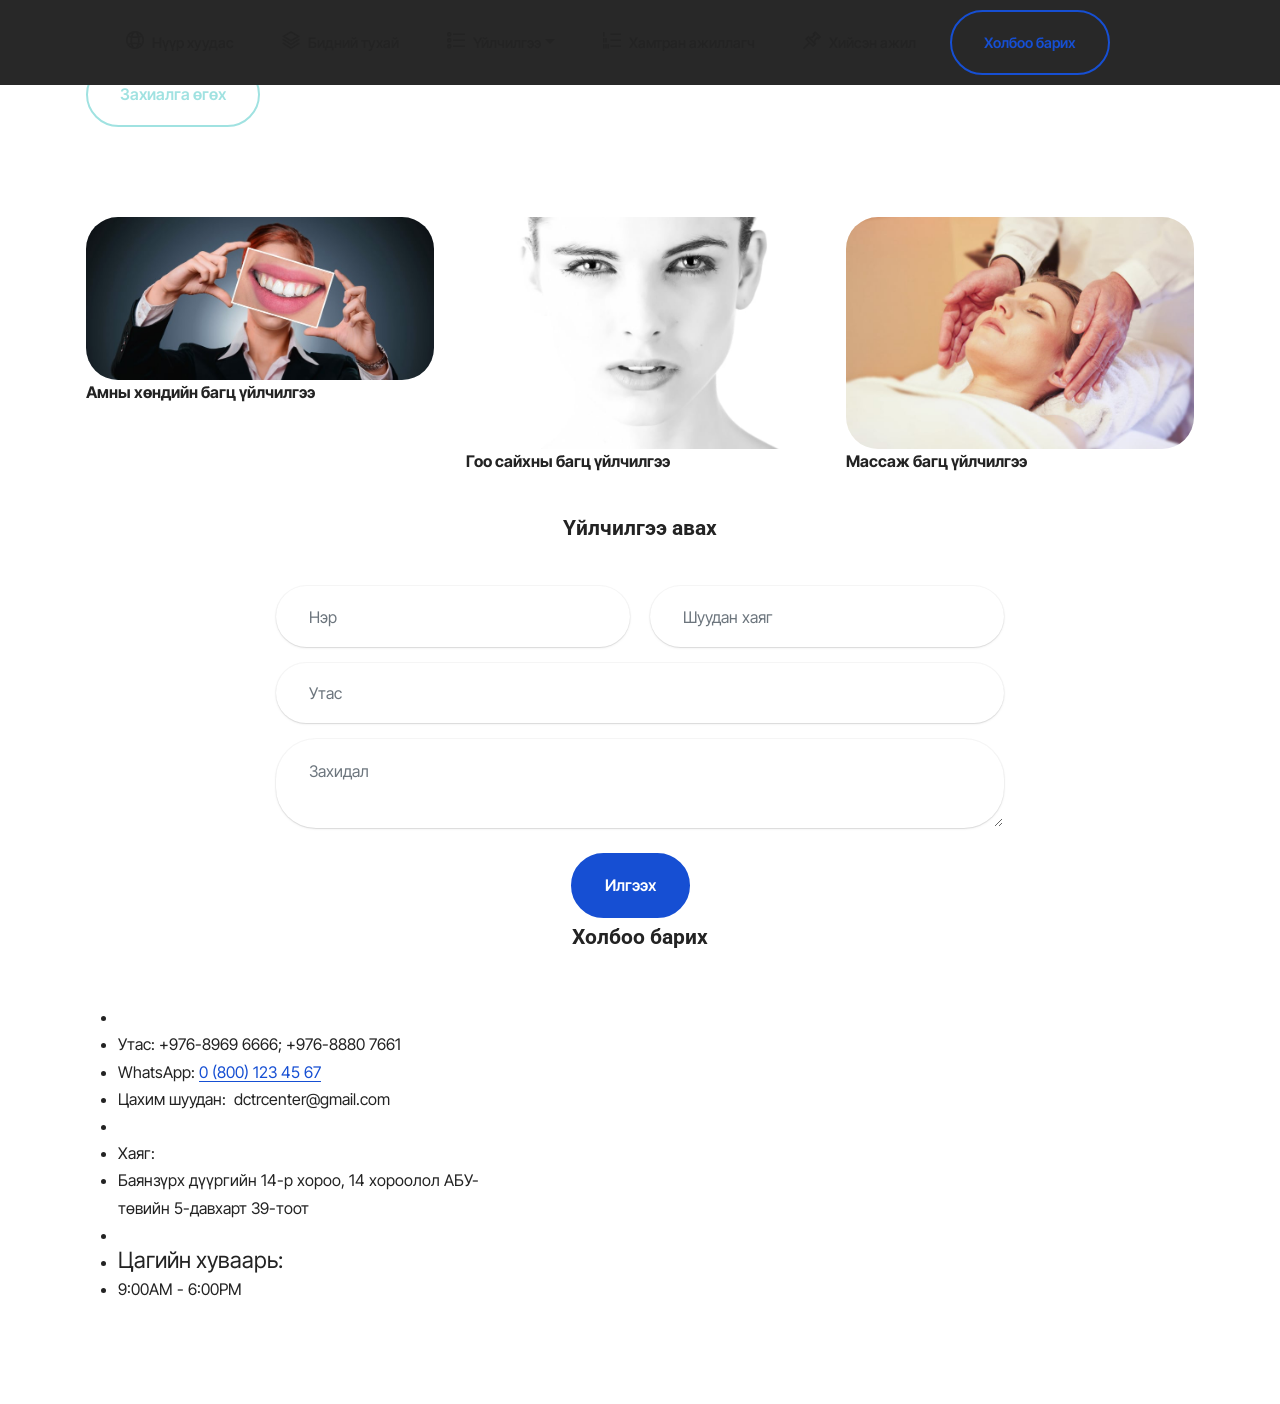
==== commit 6febe4ff: "Update page1.html" ====
--- a/page1.html
+++ b/page1.html
@@ -132,7 +132,7 @@
         </div>
         <div class="row justify-content-center mt-4">
             <div class="col-lg-8 mx-auto mbr-form" data-form-type="formoid">
-                <form action="https://mobirise.eu/" method="POST" class="mbr-form form-with-styler" data-form-title="Form Name"><input type="hidden" name="email" data-form-email="true" value="bIH0bkqaGW0T98RSGJR2M6zQOEYSUlxCGQI9Y//SP3CSCVHUVllbwiDPcSlwnvfOZev752AZBdx4l502N/rUmQUL8kAHH4CkzuM5f+m5ibh5U4JHvdbgC0azH8Gt6OFw">
+                <form action="https://mobirise.eu/" method="POST" class="mbr-form form-with-styler" data-form-title="Form Name"><input type="hidden" name="email" data-form-email="true" value="XGfGthF1+9vTF3Gmh3214sB2m9q7Aav8TioHvmF1EaGo4GT4YSDVFy1WLlOgjWnyo9X+h+7vyaGR5VaY7H6JRfWhQOd4Mqj17TMVILI6VV17QL8qZnPiP1oRIn7t/qIt">
                     <div class="row">
                         <div hidden="hidden" data-form-alert="" class="alert alert-success col-12">Илгээсэн баярлалаа! Бид эргэн холбогдох болно.</div>
                         <div hidden="hidden" data-form-alert-danger="" class="alert alert-danger col-12">
@@ -185,14 +185,14 @@
                 </div>
             </div>
             <div class="map-wrapper col-12 col-md-7">
-                <div class="google-map"><iframe frameborder="0" style="border:0" src="https://www.google.com/maps/embed/v1/place?key=AIzaSyB7QWkvlxV39ZsyKvhZRjPGVqlJFvxxNkw&amp;q=WV24+5M9 Техник спортын төв, Улаанбаатар" allowfullscreen=""></iframe></div>
+                <div class="google-map"><iframe frameborder="0" style="border:0" src="https://www.google.com/maps/embed/v1/place?key=AIzaSyBQ55g-IgRRgXrd803PTWDTb7kd6aAitNQ&amp;q=WV24+5M9 Техник спортын төв, Улаанбаатар" allowfullscreen=""></iframe></div>
             </div>
         </div>
     </div>
-</section><section class="display-7" style="padding: 0;align-items: center;justify-content: center;flex-wrap: wrap;    align-content: center;display: flex;position: relative;height: 4rem;"><a href="https://mobiri.se/980983" style="flex: 1 1;height: 4rem;position: absolute;width: 100%;z-index: 1;"><img alt="" style="height: 4rem;" src="[data-uri]"></a><p style="margin: 0;text-align: center;" class="display-7">&#8204;</p><a style="z-index:1" href="https://mobirise.com/offline-website-builder.html">Offline Website Software</a></section><script src="assets/bootstrap/js/bootstrap.bundle.min.js"></script>  <script src="assets/smoothscroll/smooth-scroll.js"></script>  <script src="assets/ytplayer/index.js"></script>  <script src="assets/dropdown/js/navbar-dropdown.js"></script>  <script src="assets/theme/js/script.js"></script>  <script src="assets/formoid/formoid.min.js"></script>  
+</section><section class="display-7" style="padding: 0;align-items: center;justify-content: center;flex-wrap: wrap;    align-content: center;display: flex;position: relative;height: 4rem;"><a href="https://mobiri.se/980983" style="flex: 1 1;height: 4rem;position: absolute;width: 100%;z-index: 1;"><img alt="" style="height: 4rem;" src="[data-uri]"<script src="assets/bootstrap/js/bootstrap.bundle.min.js"></script>  <script src="assets/smoothscroll/smooth-scroll.js"></script>  <script src="assets/ytplayer/index.js"></script>  <script src="assets/dropdown/js/navbar-dropdown.js"></script>  <script src="assets/theme/js/script.js"></script>  <script src="assets/formoid/formoid.min.js"></script>  
   
   
  <div id="scrollToTop" class="scrollToTop mbr-arrow-up"><a style="text-align: center;"><i class="mbr-arrow-up-icon mbr-arrow-up-icon-cm cm-icon cm-icon-smallarrow-up"></i></a></div>
     <input name="animation" type="hidden">
   </body>
-</html>+</html>
--- a/assets/mobirise/css/mbr-additional.css
+++ b/assets/mobirise/css/mbr-additional.css
@@ -723,12 +723,12 @@
 a {
   transition: color 0.6s;
 }
-.cid-tObXOMjp6x {
+.cid-uOnKv8yIot {
   z-index: 1000;
   width: 100%;
   position: relative;
 }
-.cid-tObXOMjp6x .dropdown-item:before {
+.cid-uOnKv8yIot .dropdown-item:before {
   font-family: Moririse2 !important;
   content: "\e966";
   display: inline-block;
@@ -746,11 +746,11 @@
   transition: all 0.25s ease-in-out;
 }
 @media (max-width: 767px) {
-  .cid-tObXOMjp6x .navbar-toggler {
+  .cid-uOnKv8yIot .navbar-toggler {
     transform: scale(0.8);
   }
 }
-.cid-tObXOMjp6x .navbar-brand {
+.cid-uOnKv8yIot .navbar-brand {
   flex-shrink: 0;
   align-items: center;
   margin-right: 0;
@@ -759,40 +759,40 @@
   word-break: break-word;
   z-index: 1;
 }
-.cid-tObXOMjp6x .navbar-brand img {
+.cid-uOnKv8yIot .navbar-brand img {
   max-width: 100%;
   max-height: 100%;
   border-radius: 0px !important;
 }
-.cid-tObXOMjp6x .navbar-brand .navbar-caption {
+.cid-uOnKv8yIot .navbar-brand .navbar-caption {
   line-height: inherit !important;
 }
-.cid-tObXOMjp6x .navbar-brand .navbar-logo a {
+.cid-uOnKv8yIot .navbar-brand .navbar-logo a {
   outline: none;
 }
-.cid-tObXOMjp6x .navbar-nav {
+.cid-uOnKv8yIot .navbar-nav {
   margin: auto;
   margin-left: 0;
   margin-left: auto;
 }
-.cid-tObXOMjp6x .navbar-nav .nav-item {
+.cid-uOnKv8yIot .navbar-nav .nav-item {
   padding: 0 !important;
   transition: .3s all !important;
 }
-.cid-tObXOMjp6x .navbar-nav .nav-item .nav-link {
+.cid-uOnKv8yIot .navbar-nav .nav-item .nav-link {
   padding: 16px !important;
   margin: 0 !important;
   border-radius: 1rem !important;
   transition: .3s all !important;
 }
-.cid-tObXOMjp6x .navbar-nav .nav-item .nav-link:hover {
+.cid-uOnKv8yIot .navbar-nav .nav-item .nav-link:hover {
   background-color: rgba(27, 31, 10, 0.06);
 }
-.cid-tObXOMjp6x .navbar-nav .open .nav-link::after {
+.cid-uOnKv8yIot .navbar-nav .open .nav-link::after {
   transform: rotate(180deg);
 }
 @media (min-width: 992px) {
-  .cid-tObXOMjp6x .navbar-nav .open .nav-link::before {
+  .cid-uOnKv8yIot .navbar-nav .open .nav-link::before {
     content: "";
     width: 100%;
     height: 20px;
@@ -801,60 +801,50 @@
     position: absolute;
   }
 }
-.cid-tObXOMjp6x .navbar-nav .dropdown-item {
+.cid-uOnKv8yIot .navbar-nav .dropdown-item {
   padding: 12px !important;
   border-radius: 0.5rem !important;
   margin: 0 8px !important;
   transition: .3s all !important;
 }
-.cid-tObXOMjp6x .navbar-nav .dropdown-item:hover {
+.cid-uOnKv8yIot .navbar-nav .dropdown-item:hover {
   background-color: rgba(27, 31, 10, 0.06);
 }
 @media (min-width: 992px) {
-  .cid-tObXOMjp6x .navbar-nav {
+  .cid-uOnKv8yIot .navbar-nav {
     padding-left: 1.5rem;
   }
 }
-@media (min-width: 992px) {
-  .cid-tObXOMjp6x .navbar-nav {
-    padding-left: 1.5rem;
-  }
-}
-.cid-tObXOMjp6x .nav-link {
+.cid-uOnKv8yIot .nav-link {
   width: fit-content;
   position: relative;
 }
-.cid-tObXOMjp6x .navbar-logo {
-  padding-left: 2rem;
+.cid-uOnKv8yIot .navbar-logo {
+  padding-left: 1rem;
   margin: 0 !important;
 }
 @media (max-width: 767px) {
-  .cid-tObXOMjp6x .navbar-logo {
+  .cid-uOnKv8yIot .navbar-logo {
     padding-left: 1rem;
   }
 }
-.cid-tObXOMjp6x .navbar-caption {
+.cid-uOnKv8yIot .navbar-caption {
   padding-left: 1rem;
   padding-right: .5rem;
 }
-@media (min-width: 767px) {
-  .cid-tObXOMjp6x .navbar-caption {
-    padding-left: 2rem;
-  }
-}
 @media (max-width: 767px) {
-  .cid-tObXOMjp6x .nav-dropdown {
+  .cid-uOnKv8yIot .nav-dropdown {
     padding-bottom: 0.5rem;
   }
 }
-.cid-tObXOMjp6x .nav-dropdown .link.dropdown-toggle::after {
+.cid-uOnKv8yIot .nav-dropdown .link.dropdown-toggle::after {
   margin-left: 0.5rem;
   margin-top: 0.2rem;
   transition: .3s all;
 }
-.cid-tObXOMjp6x .container {
+.cid-uOnKv8yIot .container {
   display: flex;
-  height: 90px;
+  height: 56px;
   padding: 0.5rem 0.6rem;
   flex-wrap: nowrap;
   background: #ffffff !important;
@@ -873,24 +863,24 @@
   box-shadow: 0 30px 60px 0 rgba(27, 31, 10, 0.08);
 }
 @media (max-width: 992px) {
-  .cid-tObXOMjp6x .container {
+  .cid-uOnKv8yIot .container {
     padding-right: 2rem;
   }
 }
 @media (max-width: 767px) {
-  .cid-tObXOMjp6x .container {
+  .cid-uOnKv8yIot .container {
     width: 95%;
     height: 56px !important;
     padding-right: 1rem;
     margin-top: 0rem;
   }
 }
-.cid-tObXOMjp6x .iconfont-wrapper {
+.cid-uOnKv8yIot .iconfont-wrapper {
   color: #000000 !important;
   font-size: 1.5rem;
   padding-right: 0.5rem;
 }
-.cid-tObXOMjp6x .dropdown-menu {
+.cid-uOnKv8yIot .dropdown-menu {
   flex-wrap: wrap;
   flex-direction: column;
   max-width: 100%;
@@ -901,35 +891,35 @@
   background: #ffffff;
   background: #ffffff !important;
 }
-.cid-tObXOMjp6x .nav-item:focus,
-.cid-tObXOMjp6x .nav-link:focus {
+.cid-uOnKv8yIot .nav-item:focus,
+.cid-uOnKv8yIot .nav-link:focus {
   outline: none;
 }
-.cid-tObXOMjp6x .dropdown .dropdown-menu .dropdown-item {
+.cid-uOnKv8yIot .dropdown .dropdown-menu .dropdown-item {
   width: auto;
   transition: all 0.25s ease-in-out;
 }
-.cid-tObXOMjp6x .dropdown .dropdown-menu .dropdown-item::after {
+.cid-uOnKv8yIot .dropdown .dropdown-menu .dropdown-item::after {
   right: 0.5rem;
 }
-.cid-tObXOMjp6x .dropdown .dropdown-menu .dropdown-item .mbr-iconfont {
+.cid-uOnKv8yIot .dropdown .dropdown-menu .dropdown-item .mbr-iconfont {
   margin-right: 0.5rem;
   vertical-align: sub;
 }
-.cid-tObXOMjp6x .dropdown .dropdown-menu .dropdown-item .mbr-iconfont:before {
+.cid-uOnKv8yIot .dropdown .dropdown-menu .dropdown-item .mbr-iconfont:before {
   display: inline-block;
   transform: scale(1, 1);
   transition: all 0.25s ease-in-out;
 }
-.cid-tObXOMjp6x .collapsed .dropdown-menu .dropdown-item:before {
+.cid-uOnKv8yIot .collapsed .dropdown-menu .dropdown-item:before {
   display: none;
 }
-.cid-tObXOMjp6x .collapsed .dropdown .dropdown-menu .dropdown-item {
+.cid-uOnKv8yIot .collapsed .dropdown .dropdown-menu .dropdown-item {
   padding: 0.235em 1.5em 0.235em 1.5em !important;
   transition: none;
   margin: 0 !important;
 }
-.cid-tObXOMjp6x .navbar {
+.cid-uOnKv8yIot .navbar {
   min-height: 90px;
   transition: all 0.3s;
   border-bottom: 1px solid transparent;
@@ -939,35 +929,40 @@
   box-shadow: none !important;
   border-radius: 0 !important;
 }
-.cid-tObXOMjp6x .navbar.opened {
+.cid-uOnKv8yIot .navbar.opened {
   transition: all 0.3s;
 }
-.cid-tObXOMjp6x .navbar .dropdown-item {
+.cid-uOnKv8yIot .navbar .dropdown-item {
   padding: 0.5rem 1.8rem;
 }
-.cid-tObXOMjp6x .navbar .navbar-logo img {
+.cid-uOnKv8yIot .navbar .navbar-logo img {
   width: auto;
 }
-.cid-tObXOMjp6x .navbar .navbar-collapse {
+.cid-uOnKv8yIot .navbar .navbar-collapse {
   z-index: 1;
   justify-content: flex-end;
 }
-.cid-tObXOMjp6x .navbar.collapsed {
+.cid-uOnKv8yIot .navbar.collapsed {
   justify-content: center;
 }
-.cid-tObXOMjp6x .navbar.collapsed .nav-item .nav-link::before {
+.cid-uOnKv8yIot .navbar.collapsed .nav-item .nav-link::before {
   display: none;
 }
-.cid-tObXOMjp6x .navbar.collapsed.opened .dropdown-menu {
+.cid-uOnKv8yIot .navbar.collapsed.opened .dropdown-menu {
   top: 0;
 }
-.cid-tObXOMjp6x .navbar.collapsed .dropdown-menu .dropdown-submenu {
+@media (min-width: 992px) {
+  .cid-uOnKv8yIot .navbar.collapsed.opened:not(.navbar-short) .navbar-collapse {
+    max-height: calc(98.5vh - 4.3rem);
+  }
+}
+.cid-uOnKv8yIot .navbar.collapsed .dropdown-menu .dropdown-submenu {
   left: 0 !important;
 }
-.cid-tObXOMjp6x .navbar.collapsed .dropdown-menu .dropdown-item:after {
+.cid-uOnKv8yIot .navbar.collapsed .dropdown-menu .dropdown-item:after {
   right: auto;
 }
-.cid-tObXOMjp6x .navbar.collapsed .dropdown-menu .dropdown-toggle[data-toggle="dropdown-submenu"]:after {
+.cid-uOnKv8yIot .navbar.collapsed .dropdown-menu .dropdown-toggle[data-toggle="dropdown-submenu"]:after {
   margin-left: 0.5rem;
   margin-top: 0.2rem;
   border-top: 0.35em solid;
@@ -976,41 +971,41 @@
   border-bottom: 0;
   top: 41%;
 }
-.cid-tObXOMjp6x .navbar.collapsed ul.navbar-nav li {
+.cid-uOnKv8yIot .navbar.collapsed ul.navbar-nav li {
   margin: auto;
 }
-.cid-tObXOMjp6x .navbar.collapsed .dropdown-menu .dropdown-item {
+.cid-uOnKv8yIot .navbar.collapsed .dropdown-menu .dropdown-item {
   padding: 0.25rem 1.5rem;
   text-align: center;
 }
-.cid-tObXOMjp6x .navbar.collapsed .icons-menu {
+.cid-uOnKv8yIot .navbar.collapsed .icons-menu {
   padding-left: 0;
   padding-right: 0;
   padding-top: 0.5rem;
   padding-bottom: 0.5rem;
 }
 @media (max-width: 767px) {
-  .cid-tObXOMjp6x .navbar {
+  .cid-uOnKv8yIot .navbar {
     min-height: 72px;
   }
-  .cid-tObXOMjp6x .navbar .navbar-logo img {
-    height: 2rem !important;
+  .cid-uOnKv8yIot .navbar .navbar-logo img {
+    height: rem !important;
   }
 }
 @media (max-width: 991px) {
-  .cid-tObXOMjp6x .navbar .nav-item .nav-link::before {
+  .cid-uOnKv8yIot .navbar .nav-item .nav-link::before {
     display: none;
   }
-  .cid-tObXOMjp6x .navbar.opened .dropdown-menu {
+  .cid-uOnKv8yIot .navbar.opened .dropdown-menu {
     top: 0;
   }
-  .cid-tObXOMjp6x .navbar .dropdown-menu .dropdown-submenu {
+  .cid-uOnKv8yIot .navbar .dropdown-menu .dropdown-submenu {
     left: 0 !important;
   }
-  .cid-tObXOMjp6x .navbar .dropdown-menu .dropdown-item:after {
+  .cid-uOnKv8yIot .navbar .dropdown-menu .dropdown-item:after {
     right: auto;
   }
-  .cid-tObXOMjp6x .navbar .dropdown-menu .dropdown-toggle[data-toggle="dropdown-submenu"]:after {
+  .cid-uOnKv8yIot .navbar .dropdown-menu .dropdown-toggle[data-toggle="dropdown-submenu"]:after {
     margin-left: 0.5rem;
     margin-top: 0.2rem;
     border-top: 0.35em solid;
@@ -1019,67 +1014,67 @@
     border-bottom: 0;
     top: 40%;
   }
-  .cid-tObXOMjp6x .navbar .dropdown-menu .dropdown-item {
+  .cid-uOnKv8yIot .navbar .dropdown-menu .dropdown-item {
     padding: 0.25rem 1.5rem !important;
     text-align: center;
   }
-  .cid-tObXOMjp6x .navbar .navbar-brand {
+  .cid-uOnKv8yIot .navbar .navbar-brand {
     flex-shrink: initial;
     flex-basis: auto;
     word-break: break-word;
     padding-right: 10px;
   }
-  .cid-tObXOMjp6x .navbar .navbar-toggler {
+  .cid-uOnKv8yIot .navbar .navbar-toggler {
     flex-basis: auto;
   }
-  .cid-tObXOMjp6x .navbar .icons-menu {
+  .cid-uOnKv8yIot .navbar .icons-menu {
     padding-left: 0;
     padding-top: 0.5rem;
     padding-bottom: 0.5rem;
   }
 }
-.cid-tObXOMjp6x .navbar.navbar-short .navbar-logo img {
+.cid-uOnKv8yIot .navbar.navbar-short .navbar-logo img {
   height: 2rem;
 }
-.cid-tObXOMjp6x .dropdown-item.active,
-.cid-tObXOMjp6x .dropdown-item:active {
+.cid-uOnKv8yIot .dropdown-item.active,
+.cid-uOnKv8yIot .dropdown-item:active {
   background-color: transparent;
 }
-.cid-tObXOMjp6x .navbar-expand-lg .navbar-nav .nav-link {
+.cid-uOnKv8yIot .navbar-expand-lg .navbar-nav .nav-link {
   padding: 0;
 }
-.cid-tObXOMjp6x .nav-dropdown .link.dropdown-toggle {
+.cid-uOnKv8yIot .nav-dropdown .link.dropdown-toggle {
   margin-right: 1.667em;
 }
-.cid-tObXOMjp6x .nav-dropdown .link.dropdown-toggle[aria-expanded="true"] {
+.cid-uOnKv8yIot .nav-dropdown .link.dropdown-toggle[aria-expanded="true"] {
   margin-right: 0;
   padding: 0.667em 1.667em;
 }
-.cid-tObXOMjp6x .navbar.navbar-expand-lg .dropdown .dropdown-menu {
+.cid-uOnKv8yIot .navbar.navbar-expand-lg .dropdown .dropdown-menu {
   background: #ffffff;
 }
-.cid-tObXOMjp6x .navbar.navbar-expand-lg .dropdown .dropdown-menu .dropdown-submenu {
+.cid-uOnKv8yIot .navbar.navbar-expand-lg .dropdown .dropdown-menu .dropdown-submenu {
   margin: 0;
   left: 105%;
   transform: none;
   top: -12px;
 }
-.cid-tObXOMjp6x .navbar .dropdown.open > .dropdown-menu {
+.cid-uOnKv8yIot .navbar .dropdown.open > .dropdown-menu {
   display: flex;
 }
-.cid-tObXOMjp6x ul.navbar-nav {
+.cid-uOnKv8yIot ul.navbar-nav {
   flex-wrap: wrap;
 }
-.cid-tObXOMjp6x .navbar-buttons {
+.cid-uOnKv8yIot .navbar-buttons {
   text-align: center;
   min-width: 140px;
 }
 @media (max-width: 992px) {
-  .cid-tObXOMjp6x .navbar-buttons {
+  .cid-uOnKv8yIot .navbar-buttons {
     text-align: left;
   }
 }
-.cid-tObXOMjp6x button.navbar-toggler {
+.cid-uOnKv8yIot button.navbar-toggler {
   outline: none;
   width: 31px;
   height: 20px;
@@ -1088,61 +1083,61 @@
   position: relative;
   align-self: center;
 }
-.cid-tObXOMjp6x button.navbar-toggler .hamburger span {
+.cid-uOnKv8yIot button.navbar-toggler .hamburger span {
   position: absolute;
   right: 0;
   width: 30px;
-  height: 2px;
+  height: 3px;
   border-right: 5px;
   background-color: #136b86;
 }
-.cid-tObXOMjp6x button.navbar-toggler .hamburger span:nth-child(1) {
+.cid-uOnKv8yIot button.navbar-toggler .hamburger span:nth-child(1) {
   top: 0;
   transition: all 0.2s;
 }
-.cid-tObXOMjp6x button.navbar-toggler .hamburger span:nth-child(2) {
+.cid-uOnKv8yIot button.navbar-toggler .hamburger span:nth-child(2) {
   top: 8px;
   transition: all 0.15s;
 }
-.cid-tObXOMjp6x button.navbar-toggler .hamburger span:nth-child(3) {
+.cid-uOnKv8yIot button.navbar-toggler .hamburger span:nth-child(3) {
   top: 8px;
   transition: all 0.15s;
 }
-.cid-tObXOMjp6x button.navbar-toggler .hamburger span:nth-child(4) {
+.cid-uOnKv8yIot button.navbar-toggler .hamburger span:nth-child(4) {
   top: 16px;
   transition: all 0.2s;
 }
-.cid-tObXOMjp6x nav.opened .hamburger span:nth-child(1) {
+.cid-uOnKv8yIot nav.opened .hamburger span:nth-child(1) {
   top: 8px;
   width: 0;
   opacity: 0;
   right: 50%;
   transition: all 0.2s;
 }
-.cid-tObXOMjp6x nav.opened .hamburger span:nth-child(2) {
+.cid-uOnKv8yIot nav.opened .hamburger span:nth-child(2) {
   transform: rotate(45deg);
   transition: all 0.25s;
 }
-.cid-tObXOMjp6x nav.opened .hamburger span:nth-child(3) {
+.cid-uOnKv8yIot nav.opened .hamburger span:nth-child(3) {
   transform: rotate(-45deg);
   transition: all 0.25s;
 }
-.cid-tObXOMjp6x nav.opened .hamburger span:nth-child(4) {
+.cid-uOnKv8yIot nav.opened .hamburger span:nth-child(4) {
   top: 8px;
   width: 0;
   opacity: 0;
   right: 50%;
   transition: all 0.2s;
 }
-.cid-tObXOMjp6x .navbar-dropdown {
+.cid-uOnKv8yIot .navbar-dropdown {
   padding: 0 1rem;
 }
-.cid-tObXOMjp6x a.nav-link {
+.cid-uOnKv8yIot a.nav-link {
   display: flex;
   align-items: center;
   justify-content: center;
 }
-.cid-tObXOMjp6x .icons-menu {
+.cid-uOnKv8yIot .icons-menu {
   flex-wrap: nowrap;
   display: flex;
   justify-content: center;
@@ -1152,25 +1147,25 @@
   text-align: center;
 }
 @media (max-width: 992px) {
-  .cid-tObXOMjp6x .icons-menu {
+  .cid-uOnKv8yIot .icons-menu {
     justify-content: flex-start;
     margin-bottom: .5rem;
   }
 }
 @media screen and (-ms-high-contrast: active), (-ms-high-contrast: none) {
-  .cid-tObXOMjp6x .navbar {
+  .cid-uOnKv8yIot .navbar {
     height: 70px;
   }
-  .cid-tObXOMjp6x .navbar.opened {
+  .cid-uOnKv8yIot .navbar.opened {
     height: auto;
   }
-  .cid-tObXOMjp6x .nav-item .nav-link:hover::before {
+  .cid-uOnKv8yIot .nav-item .nav-link:hover::before {
     width: 175%;
     max-width: calc(100% + 2rem);
     left: -1rem;
   }
 }
-.cid-tObXOMjp6x .navbar .dropdown > .dropdown-menu {
+.cid-uOnKv8yIot .navbar .dropdown > .dropdown-menu {
   display: none;
   width: max-content;
   max-width: 500px !important;
@@ -1178,16 +1173,16 @@
   top: calc(100% + 20px);
   left: 50%;
 }
-.cid-tObXOMjp6x .navbar .dropdown > .dropdown-menu .dropdown-item {
+.cid-uOnKv8yIot .navbar .dropdown > .dropdown-menu .dropdown-item {
   line-height: 1 !important;
 }
-.cid-tObXOMjp6x .navbar .dropdown > .dropdown-menu .dropdown .dropdown-item {
+.cid-uOnKv8yIot .navbar .dropdown > .dropdown-menu .dropdown .dropdown-item {
   align-items: center;
   display: flex;
   height: max-content !important;
   min-height: max-content !important;
 }
-.cid-tObXOMjp6x .navbar .dropdown > .dropdown-menu .dropdown .dropdown-item::after {
+.cid-uOnKv8yIot .navbar .dropdown > .dropdown-menu .dropdown .dropdown-item::after {
   display: inline-block;
   position: static;
   margin-left: 0.5rem;
@@ -1197,22 +1192,22 @@
   transition: .3s all;
   transform: rotate(-90deg);
 }
-.cid-tObXOMjp6x .navbar .dropdown > .dropdown-menu .dropdown.open .dropdown-item::after {
+.cid-uOnKv8yIot .navbar .dropdown > .dropdown-menu .dropdown.open .dropdown-item::after {
   transform: rotate(0deg);
 }
-.cid-tObXOMjp6x .mbr-section-btn {
-  margin: -0.6rem -0.6rem;
-}
-.cid-tObXOMjp6x .navbar-toggler {
+.cid-uOnKv8yIot .mbr-section-btn {
+  margin: 0rem 0rem;
+}
+.cid-uOnKv8yIot .navbar-toggler {
   margin-left: 12px;
   margin-right: 8px;
   order: 1000;
 }
 @media (max-width: 991px) {
-  .cid-tObXOMjp6x .navbar-brand {
+  .cid-uOnKv8yIot .navbar-brand {
     margin-right: auto;
   }
-  .cid-tObXOMjp6x .navbar-collapse {
+  .cid-uOnKv8yIot .navbar-collapse {
     z-index: -1 !important;
     position: absolute;
     top: 110%;
@@ -1226,13 +1221,13 @@
     background: #ffffff !important;
     backdrop-filter: blur(8px);
   }
-  .cid-tObXOMjp6x .navbar-nav .nav-item .nav-link::after {
+  .cid-uOnKv8yIot .navbar-nav .nav-item .nav-link::after {
     margin-left: 10px;
   }
-  .cid-tObXOMjp6x .navbar-nav .dropdown-item:hover {
+  .cid-uOnKv8yIot .navbar-nav .dropdown-item:hover {
     background-color: rgba(27, 31, 10, 0.06);
   }
-  .cid-tObXOMjp6x .navbar .dropdown > .dropdown-menu {
+  .cid-uOnKv8yIot .navbar .dropdown > .dropdown-menu {
     max-width: 100% !important;
     transform: translateX(0);
     top: 10px;
@@ -1241,18 +1236,18 @@
     border-radius: 1rem;
     background-color: rgba(27, 31, 10, 0.04) !important;
   }
-  .cid-tObXOMjp6x .navbar .dropdown > .dropdown-menu .dropdown-item {
+  .cid-uOnKv8yIot .navbar .dropdown > .dropdown-menu .dropdown-item {
     padding: 8px !important;
     line-height: 1 !important;
     margin-bottom: 4px !important;
   }
-  .cid-tObXOMjp6x .navbar .dropdown > .dropdown-menu .dropdown .dropdown-item {
+  .cid-uOnKv8yIot .navbar .dropdown > .dropdown-menu .dropdown .dropdown-item {
     align-items: center;
     display: flex;
     height: max-content !important;
     min-height: max-content !important;
   }
-  .cid-tObXOMjp6x .navbar .dropdown > .dropdown-menu .dropdown .dropdown-item::after {
+  .cid-uOnKv8yIot .navbar .dropdown > .dropdown-menu .dropdown .dropdown-item::after {
     display: inline-block;
     position: static;
     margin-left: 0.5rem;
@@ -1262,10 +1257,10 @@
     transition: .3s all;
     transform: rotate(0deg);
   }
-  .cid-tObXOMjp6x .navbar .dropdown > .dropdown-menu .dropdown.open .dropdown-item::after {
+  .cid-uOnKv8yIot .navbar .dropdown > .dropdown-menu .dropdown.open .dropdown-item::after {
     transform: rotate(180deg);
   }
-  .cid-tObXOMjp6x .navbar .dropdown > .dropdown-menu .dropdown-submenu {
+  .cid-uOnKv8yIot .navbar .dropdown > .dropdown-menu .dropdown-submenu {
     position: static;
     width: 100%;
     max-width: 100% !important;
@@ -1276,33 +1271,33 @@
     border-radius: 1rem;
     background-color: rgba(27, 31, 10, 0.04) !important;
   }
-  .cid-tObXOMjp6x .navbar .dropdown.open > .dropdown-menu {
+  .cid-uOnKv8yIot .navbar .dropdown.open > .dropdown-menu {
     display: flex !important;
     flex-direction: column;
     align-items: flex-start;
   }
 }
 @media (max-width: 575px) {
-  .cid-tObXOMjp6x .navbar-collapse {
+  .cid-uOnKv8yIot .navbar-collapse {
     padding: 1rem;
   }
 }
 .cid-tOzKWDdz7D {
   background-color: #ffffff;
-  padding-top: 0;
-  padding-bottom: 0;
+  padding-top: 5rem;
+  padding-bottom: 0rem;
 }
 .cid-tOzKWDdz7D .carousel {
+  height: 550px;
+}
+.cid-tOzKWDdz7D .carousel img {
   width: 100%;
-}
+  height: 100%;
+  object-fit: cover;
+}
+.cid-tOzKWDdz7D .carousel-item,
 .cid-tOzKWDdz7D .carousel-inner {
-  display: flex;
-  align-content: center;
-  align-items: center;
-}
-.cid-tOzKWDdz7D .carousel-item img {
-  height: 100vh;
-  object-fit: cover;
+  height: 100%;
 }
 .cid-tOzKWDdz7D img,
 .cid-tOzKWDdz7D .item-wrapper {
@@ -1325,7 +1320,7 @@
 .cid-tOzKWDdz7D .item-wrapper {
   width: 100%;
 }
-@media (max-width: 767px) {
+@media (max-width: 600px) {
   .cid-tOzKWDdz7D .container .carousel-control {
     margin-bottom: 0;
   }
@@ -1407,10 +1402,11 @@
 }
 .cid-tOzKWDdz7D .mbr-section-text,
 .cid-tOzKWDdz7D .mbr-section-btn {
-  color: #232323;
+  color: #f7f7f7;
+  text-align: center;
 }
 .cid-tOzKWDdz7D H5 {
-  color: #000000;
+  color: #ffffff;
 }
 .cid-uOi6CilBWI {
   padding-top: 90px;
@@ -1820,12 +1816,12 @@
 .cid-uOi7fWUOpz .google-map[data-state="loading"] [data-state-details] {
   display: none;
 }
-.cid-tObXOMjp6x {
+.cid-wxaMeFYXaG {
   z-index: 1000;
   width: 100%;
   position: relative;
 }
-.cid-tObXOMjp6x .dropdown-item:before {
+.cid-wxaMeFYXaG .dropdown-item:before {
   font-family: Moririse2 !important;
   content: "\e966";
   display: inline-block;
@@ -1843,11 +1839,11 @@
   transition: all 0.25s ease-in-out;
 }
 @media (max-width: 767px) {
-  .cid-tObXOMjp6x .navbar-toggler {
+  .cid-wxaMeFYXaG .navbar-toggler {
     transform: scale(0.8);
   }
 }
-.cid-tObXOMjp6x .navbar-brand {
+.cid-wxaMeFYXaG .navbar-brand {
   flex-shrink: 0;
   align-items: center;
   margin-right: 0;
@@ -1856,40 +1852,40 @@
   word-break: break-word;
   z-index: 1;
 }
-.cid-tObXOMjp6x .navbar-brand img {
+.cid-wxaMeFYXaG .navbar-brand img {
   max-width: 100%;
   max-height: 100%;
   border-radius: 0px !important;
 }
-.cid-tObXOMjp6x .navbar-brand .navbar-caption {
+.cid-wxaMeFYXaG .navbar-brand .navbar-caption {
   line-height: inherit !important;
 }
-.cid-tObXOMjp6x .navbar-brand .navbar-logo a {
+.cid-wxaMeFYXaG .navbar-brand .navbar-logo a {
   outline: none;
 }
-.cid-tObXOMjp6x .navbar-nav {
+.cid-wxaMeFYXaG .navbar-nav {
   margin: auto;
   margin-left: 0;
   margin-left: auto;
 }
-.cid-tObXOMjp6x .navbar-nav .nav-item {
+.cid-wxaMeFYXaG .navbar-nav .nav-item {
   padding: 0 !important;
   transition: .3s all !important;
 }
-.cid-tObXOMjp6x .navbar-nav .nav-item .nav-link {
+.cid-wxaMeFYXaG .navbar-nav .nav-item .nav-link {
   padding: 16px !important;
   margin: 0 !important;
   border-radius: 1rem !important;
   transition: .3s all !important;
 }
-.cid-tObXOMjp6x .navbar-nav .nav-item .nav-link:hover {
+.cid-wxaMeFYXaG .navbar-nav .nav-item .nav-link:hover {
   background-color: rgba(27, 31, 10, 0.06);
 }
-.cid-tObXOMjp6x .navbar-nav .open .nav-link::after {
+.cid-wxaMeFYXaG .navbar-nav .open .nav-link::after {
   transform: rotate(180deg);
 }
 @media (min-width: 992px) {
-  .cid-tObXOMjp6x .navbar-nav .open .nav-link::before {
+  .cid-wxaMeFYXaG .navbar-nav .open .nav-link::before {
     content: "";
     width: 100%;
     height: 20px;
@@ -1898,60 +1894,50 @@
     position: absolute;
   }
 }
-.cid-tObXOMjp6x .navbar-nav .dropdown-item {
+.cid-wxaMeFYXaG .navbar-nav .dropdown-item {
   padding: 12px !important;
   border-radius: 0.5rem !important;
   margin: 0 8px !important;
   transition: .3s all !important;
 }
-.cid-tObXOMjp6x .navbar-nav .dropdown-item:hover {
+.cid-wxaMeFYXaG .navbar-nav .dropdown-item:hover {
   background-color: rgba(27, 31, 10, 0.06);
 }
 @media (min-width: 992px) {
-  .cid-tObXOMjp6x .navbar-nav {
+  .cid-wxaMeFYXaG .navbar-nav {
     padding-left: 1.5rem;
   }
 }
-@media (min-width: 992px) {
-  .cid-tObXOMjp6x .navbar-nav {
-    padding-left: 1.5rem;
-  }
-}
-.cid-tObXOMjp6x .nav-link {
+.cid-wxaMeFYXaG .nav-link {
   width: fit-content;
   position: relative;
 }
-.cid-tObXOMjp6x .navbar-logo {
-  padding-left: 2rem;
+.cid-wxaMeFYXaG .navbar-logo {
+  padding-left: 1rem;
   margin: 0 !important;
 }
 @media (max-width: 767px) {
-  .cid-tObXOMjp6x .navbar-logo {
+  .cid-wxaMeFYXaG .navbar-logo {
     padding-left: 1rem;
   }
 }
-.cid-tObXOMjp6x .navbar-caption {
+.cid-wxaMeFYXaG .navbar-caption {
   padding-left: 1rem;
   padding-right: .5rem;
 }
-@media (min-width: 767px) {
-  .cid-tObXOMjp6x .navbar-caption {
-    padding-left: 2rem;
-  }
-}
 @media (max-width: 767px) {
-  .cid-tObXOMjp6x .nav-dropdown {
+  .cid-wxaMeFYXaG .nav-dropdown {
     padding-bottom: 0.5rem;
   }
 }
-.cid-tObXOMjp6x .nav-dropdown .link.dropdown-toggle::after {
+.cid-wxaMeFYXaG .nav-dropdown .link.dropdown-toggle::after {
   margin-left: 0.5rem;
   margin-top: 0.2rem;
   transition: .3s all;
 }
-.cid-tObXOMjp6x .container {
+.cid-wxaMeFYXaG .container {
   display: flex;
-  height: 90px;
+  height: 56px;
   padding: 0.5rem 0.6rem;
   flex-wrap: nowrap;
   background: #ffffff !important;
@@ -1970,24 +1956,24 @@
   box-shadow: 0 30px 60px 0 rgba(27, 31, 10, 0.08);
 }
 @media (max-width: 992px) {
-  .cid-tObXOMjp6x .container {
+  .cid-wxaMeFYXaG .container {
     padding-right: 2rem;
   }
 }
 @media (max-width: 767px) {
-  .cid-tObXOMjp6x .container {
+  .cid-wxaMeFYXaG .container {
     width: 95%;
     height: 56px !important;
     padding-right: 1rem;
     margin-top: 0rem;
   }
 }
-.cid-tObXOMjp6x .iconfont-wrapper {
+.cid-wxaMeFYXaG .iconfont-wrapper {
   color: #000000 !important;
   font-size: 1.5rem;
   padding-right: 0.5rem;
 }
-.cid-tObXOMjp6x .dropdown-menu {
+.cid-wxaMeFYXaG .dropdown-menu {
   flex-wrap: wrap;
   flex-direction: column;
   max-width: 100%;
@@ -1998,35 +1984,35 @@
   background: #ffffff;
   background: #ffffff !important;
 }
-.cid-tObXOMjp6x .nav-item:focus,
-.cid-tObXOMjp6x .nav-link:focus {
+.cid-wxaMeFYXaG .nav-item:focus,
+.cid-wxaMeFYXaG .nav-link:focus {
   outline: none;
 }
-.cid-tObXOMjp6x .dropdown .dropdown-menu .dropdown-item {
+.cid-wxaMeFYXaG .dropdown .dropdown-menu .dropdown-item {
   width: auto;
   transition: all 0.25s ease-in-out;
 }
-.cid-tObXOMjp6x .dropdown .dropdown-menu .dropdown-item::after {
+.cid-wxaMeFYXaG .dropdown .dropdown-menu .dropdown-item::after {
   right: 0.5rem;
 }
-.cid-tObXOMjp6x .dropdown .dropdown-menu .dropdown-item .mbr-iconfont {
+.cid-wxaMeFYXaG .dropdown .dropdown-menu .dropdown-item .mbr-iconfont {
   margin-right: 0.5rem;
   vertical-align: sub;
 }
-.cid-tObXOMjp6x .dropdown .dropdown-menu .dropdown-item .mbr-iconfont:before {
+.cid-wxaMeFYXaG .dropdown .dropdown-menu .dropdown-item .mbr-iconfont:before {
   display: inline-block;
   transform: scale(1, 1);
   transition: all 0.25s ease-in-out;
 }
-.cid-tObXOMjp6x .collapsed .dropdown-menu .dropdown-item:before {
+.cid-wxaMeFYXaG .collapsed .dropdown-menu .dropdown-item:before {
   display: none;
 }
-.cid-tObXOMjp6x .collapsed .dropdown .dropdown-menu .dropdown-item {
+.cid-wxaMeFYXaG .collapsed .dropdown .dropdown-menu .dropdown-item {
   padding: 0.235em 1.5em 0.235em 1.5em !important;
   transition: none;
   margin: 0 !important;
 }
-.cid-tObXOMjp6x .navbar {
+.cid-wxaMeFYXaG .navbar {
   min-height: 90px;
   transition: all 0.3s;
   border-bottom: 1px solid transparent;
@@ -2036,35 +2022,40 @@
   box-shadow: none !important;
   border-radius: 0 !important;
 }
-.cid-tObXOMjp6x .navbar.opened {
+.cid-wxaMeFYXaG .navbar.opened {
   transition: all 0.3s;
 }
-.cid-tObXOMjp6x .navbar .dropdown-item {
+.cid-wxaMeFYXaG .navbar .dropdown-item {
   padding: 0.5rem 1.8rem;
 }
-.cid-tObXOMjp6x .navbar .navbar-logo img {
+.cid-wxaMeFYXaG .navbar .navbar-logo img {
   width: auto;
 }
-.cid-tObXOMjp6x .navbar .navbar-collapse {
+.cid-wxaMeFYXaG .navbar .navbar-collapse {
   z-index: 1;
   justify-content: flex-end;
 }
-.cid-tObXOMjp6x .navbar.collapsed {
+.cid-wxaMeFYXaG .navbar.collapsed {
   justify-content: center;
 }
-.cid-tObXOMjp6x .navbar.collapsed .nav-item .nav-link::before {
+.cid-wxaMeFYXaG .navbar.collapsed .nav-item .nav-link::before {
   display: none;
 }
-.cid-tObXOMjp6x .navbar.collapsed.opened .dropdown-menu {
+.cid-wxaMeFYXaG .navbar.collapsed.opened .dropdown-menu {
   top: 0;
 }
-.cid-tObXOMjp6x .navbar.collapsed .dropdown-menu .dropdown-submenu {
+@media (min-width: 992px) {
+  .cid-wxaMeFYXaG .navbar.collapsed.opened:not(.navbar-short) .navbar-collapse {
+    max-height: calc(98.5vh - 4.3rem);
+  }
+}
+.cid-wxaMeFYXaG .navbar.collapsed .dropdown-menu .dropdown-submenu {
   left: 0 !important;
 }
-.cid-tObXOMjp6x .navbar.collapsed .dropdown-menu .dropdown-item:after {
+.cid-wxaMeFYXaG .navbar.collapsed .dropdown-menu .dropdown-item:after {
   right: auto;
 }
-.cid-tObXOMjp6x .navbar.collapsed .dropdown-menu .dropdown-toggle[data-toggle="dropdown-submenu"]:after {
+.cid-wxaMeFYXaG .navbar.collapsed .dropdown-menu .dropdown-toggle[data-toggle="dropdown-submenu"]:after {
   margin-left: 0.5rem;
   margin-top: 0.2rem;
   border-top: 0.35em solid;
@@ -2073,41 +2064,41 @@
   border-bottom: 0;
   top: 41%;
 }
-.cid-tObXOMjp6x .navbar.collapsed ul.navbar-nav li {
+.cid-wxaMeFYXaG .navbar.collapsed ul.navbar-nav li {
   margin: auto;
 }
-.cid-tObXOMjp6x .navbar.collapsed .dropdown-menu .dropdown-item {
+.cid-wxaMeFYXaG .navbar.collapsed .dropdown-menu .dropdown-item {
   padding: 0.25rem 1.5rem;
   text-align: center;
 }
-.cid-tObXOMjp6x .navbar.collapsed .icons-menu {
+.cid-wxaMeFYXaG .navbar.collapsed .icons-menu {
   padding-left: 0;
   padding-right: 0;
   padding-top: 0.5rem;
   padding-bottom: 0.5rem;
 }
 @media (max-width: 767px) {
-  .cid-tObXOMjp6x .navbar {
+  .cid-wxaMeFYXaG .navbar {
     min-height: 72px;
   }
-  .cid-tObXOMjp6x .navbar .navbar-logo img {
-    height: 2rem !important;
+  .cid-wxaMeFYXaG .navbar .navbar-logo img {
+    height: rem !important;
   }
 }
 @media (max-width: 991px) {
-  .cid-tObXOMjp6x .navbar .nav-item .nav-link::before {
+  .cid-wxaMeFYXaG .navbar .nav-item .nav-link::before {
     display: none;
   }
-  .cid-tObXOMjp6x .navbar.opened .dropdown-menu {
+  .cid-wxaMeFYXaG .navbar.opened .dropdown-menu {
     top: 0;
   }
-  .cid-tObXOMjp6x .navbar .dropdown-menu .dropdown-submenu {
+  .cid-wxaMeFYXaG .navbar .dropdown-menu .dropdown-submenu {
     left: 0 !important;
   }
-  .cid-tObXOMjp6x .navbar .dropdown-menu .dropdown-item:after {
+  .cid-wxaMeFYXaG .navbar .dropdown-menu .dropdown-item:after {
     right: auto;
   }
-  .cid-tObXOMjp6x .navbar .dropdown-menu .dropdown-toggle[data-toggle="dropdown-submenu"]:after {
+  .cid-wxaMeFYXaG .navbar .dropdown-menu .dropdown-toggle[data-toggle="dropdown-submenu"]:after {
     margin-left: 0.5rem;
     margin-top: 0.2rem;
     border-top: 0.35em solid;
@@ -2116,67 +2107,67 @@
     border-bottom: 0;
     top: 40%;
   }
-  .cid-tObXOMjp6x .navbar .dropdown-menu .dropdown-item {
+  .cid-wxaMeFYXaG .navbar .dropdown-menu .dropdown-item {
     padding: 0.25rem 1.5rem !important;
     text-align: center;
   }
-  .cid-tObXOMjp6x .navbar .navbar-brand {
+  .cid-wxaMeFYXaG .navbar .navbar-brand {
     flex-shrink: initial;
     flex-basis: auto;
     word-break: break-word;
     padding-right: 10px;
   }
-  .cid-tObXOMjp6x .navbar .navbar-toggler {
+  .cid-wxaMeFYXaG .navbar .navbar-toggler {
     flex-basis: auto;
   }
-  .cid-tObXOMjp6x .navbar .icons-menu {
+  .cid-wxaMeFYXaG .navbar .icons-menu {
     padding-left: 0;
     padding-top: 0.5rem;
     padding-bottom: 0.5rem;
   }
 }
-.cid-tObXOMjp6x .navbar.navbar-short .navbar-logo img {
+.cid-wxaMeFYXaG .navbar.navbar-short .navbar-logo img {
   height: 2rem;
 }
-.cid-tObXOMjp6x .dropdown-item.active,
-.cid-tObXOMjp6x .dropdown-item:active {
+.cid-wxaMeFYXaG .dropdown-item.active,
+.cid-wxaMeFYXaG .dropdown-item:active {
   background-color: transparent;
 }
-.cid-tObXOMjp6x .navbar-expand-lg .navbar-nav .nav-link {
+.cid-wxaMeFYXaG .navbar-expand-lg .navbar-nav .nav-link {
   padding: 0;
 }
-.cid-tObXOMjp6x .nav-dropdown .link.dropdown-toggle {
+.cid-wxaMeFYXaG .nav-dropdown .link.dropdown-toggle {
   margin-right: 1.667em;
 }
-.cid-tObXOMjp6x .nav-dropdown .link.dropdown-toggle[aria-expanded="true"] {
+.cid-wxaMeFYXaG .nav-dropdown .link.dropdown-toggle[aria-expanded="true"] {
   margin-right: 0;
   padding: 0.667em 1.667em;
 }
-.cid-tObXOMjp6x .navbar.navbar-expand-lg .dropdown .dropdown-menu {
+.cid-wxaMeFYXaG .navbar.navbar-expand-lg .dropdown .dropdown-menu {
   background: #ffffff;
 }
-.cid-tObXOMjp6x .navbar.navbar-expand-lg .dropdown .dropdown-menu .dropdown-submenu {
+.cid-wxaMeFYXaG .navbar.navbar-expand-lg .dropdown .dropdown-menu .dropdown-submenu {
   margin: 0;
   left: 105%;
   transform: none;
   top: -12px;
 }
-.cid-tObXOMjp6x .navbar .dropdown.open > .dropdown-menu {
+.cid-wxaMeFYXaG .navbar .dropdown.open > .dropdown-menu {
   display: flex;
 }
-.cid-tObXOMjp6x ul.navbar-nav {
+.cid-wxaMeFYXaG ul.navbar-nav {
   flex-wrap: wrap;
 }
-.cid-tObXOMjp6x .navbar-buttons {
+.cid-wxaMeFYXaG .navbar-buttons {
   text-align: center;
   min-width: 140px;
 }
 @media (max-width: 992px) {
-  .cid-tObXOMjp6x .navbar-buttons {
+  .cid-wxaMeFYXaG .navbar-buttons {
     text-align: left;
   }
 }
-.cid-tObXOMjp6x button.navbar-toggler {
+.cid-wxaMeFYXaG button.navbar-toggler {
   outline: none;
   width: 31px;
   height: 20px;
@@ -2185,61 +2176,61 @@
   position: relative;
   align-self: center;
 }
-.cid-tObXOMjp6x button.navbar-toggler .hamburger span {
+.cid-wxaMeFYXaG button.navbar-toggler .hamburger span {
   position: absolute;
   right: 0;
   width: 30px;
-  height: 2px;
+  height: 3px;
   border-right: 5px;
   background-color: #136b86;
 }
-.cid-tObXOMjp6x button.navbar-toggler .hamburger span:nth-child(1) {
+.cid-wxaMeFYXaG button.navbar-toggler .hamburger span:nth-child(1) {
   top: 0;
   transition: all 0.2s;
 }
-.cid-tObXOMjp6x button.navbar-toggler .hamburger span:nth-child(2) {
+.cid-wxaMeFYXaG button.navbar-toggler .hamburger span:nth-child(2) {
   top: 8px;
   transition: all 0.15s;
 }
-.cid-tObXOMjp6x button.navbar-toggler .hamburger span:nth-child(3) {
+.cid-wxaMeFYXaG button.navbar-toggler .hamburger span:nth-child(3) {
   top: 8px;
   transition: all 0.15s;
 }
-.cid-tObXOMjp6x button.navbar-toggler .hamburger span:nth-child(4) {
+.cid-wxaMeFYXaG button.navbar-toggler .hamburger span:nth-child(4) {
   top: 16px;
   transition: all 0.2s;
 }
-.cid-tObXOMjp6x nav.opened .hamburger span:nth-child(1) {
+.cid-wxaMeFYXaG nav.opened .hamburger span:nth-child(1) {
   top: 8px;
   width: 0;
   opacity: 0;
   right: 50%;
   transition: all 0.2s;
 }
-.cid-tObXOMjp6x nav.opened .hamburger span:nth-child(2) {
+.cid-wxaMeFYXaG nav.opened .hamburger span:nth-child(2) {
   transform: rotate(45deg);
   transition: all 0.25s;
 }
-.cid-tObXOMjp6x nav.opened .hamburger span:nth-child(3) {
+.cid-wxaMeFYXaG nav.opened .hamburger span:nth-child(3) {
   transform: rotate(-45deg);
   transition: all 0.25s;
 }
-.cid-tObXOMjp6x nav.opened .hamburger span:nth-child(4) {
+.cid-wxaMeFYXaG nav.opened .hamburger span:nth-child(4) {
   top: 8px;
   width: 0;
   opacity: 0;
   right: 50%;
   transition: all 0.2s;
 }
-.cid-tObXOMjp6x .navbar-dropdown {
+.cid-wxaMeFYXaG .navbar-dropdown {
   padding: 0 1rem;
 }
-.cid-tObXOMjp6x a.nav-link {
+.cid-wxaMeFYXaG a.nav-link {
   display: flex;
   align-items: center;
   justify-content: center;
 }
-.cid-tObXOMjp6x .icons-menu {
+.cid-wxaMeFYXaG .icons-menu {
   flex-wrap: nowrap;
   display: flex;
   justify-content: center;
@@ -2249,25 +2240,25 @@
   text-align: center;
 }
 @media (max-width: 992px) {
-  .cid-tObXOMjp6x .icons-menu {
+  .cid-wxaMeFYXaG .icons-menu {
     justify-content: flex-start;
     margin-bottom: .5rem;
   }
 }
 @media screen and (-ms-high-contrast: active), (-ms-high-contrast: none) {
-  .cid-tObXOMjp6x .navbar {
+  .cid-wxaMeFYXaG .navbar {
     height: 70px;
   }
-  .cid-tObXOMjp6x .navbar.opened {
+  .cid-wxaMeFYXaG .navbar.opened {
     height: auto;
   }
-  .cid-tObXOMjp6x .nav-item .nav-link:hover::before {
+  .cid-wxaMeFYXaG .nav-item .nav-link:hover::before {
     width: 175%;
     max-width: calc(100% + 2rem);
     left: -1rem;
   }
 }
-.cid-tObXOMjp6x .navbar .dropdown > .dropdown-menu {
+.cid-wxaMeFYXaG .navbar .dropdown > .dropdown-menu {
   display: none;
   width: max-content;
   max-width: 500px !important;
@@ -2275,16 +2266,16 @@
   top: calc(100% + 20px);
   left: 50%;
 }
-.cid-tObXOMjp6x .navbar .dropdown > .dropdown-menu .dropdown-item {
+.cid-wxaMeFYXaG .navbar .dropdown > .dropdown-menu .dropdown-item {
   line-height: 1 !important;
 }
-.cid-tObXOMjp6x .navbar .dropdown > .dropdown-menu .dropdown .dropdown-item {
+.cid-wxaMeFYXaG .navbar .dropdown > .dropdown-menu .dropdown .dropdown-item {
   align-items: center;
   display: flex;
   height: max-content !important;
   min-height: max-content !important;
 }
-.cid-tObXOMjp6x .navbar .dropdown > .dropdown-menu .dropdown .dropdown-item::after {
+.cid-wxaMeFYXaG .navbar .dropdown > .dropdown-menu .dropdown .dropdown-item::after {
   display: inline-block;
   position: static;
   margin-left: 0.5rem;
@@ -2294,22 +2285,22 @@
   transition: .3s all;
   transform: rotate(-90deg);
 }
-.cid-tObXOMjp6x .navbar .dropdown > .dropdown-menu .dropdown.open .dropdown-item::after {
+.cid-wxaMeFYXaG .navbar .dropdown > .dropdown-menu .dropdown.open .dropdown-item::after {
   transform: rotate(0deg);
 }
-.cid-tObXOMjp6x .mbr-section-btn {
-  margin: -0.6rem -0.6rem;
-}
-.cid-tObXOMjp6x .navbar-toggler {
+.cid-wxaMeFYXaG .mbr-section-btn {
+  margin: 0rem 0rem;
+}
+.cid-wxaMeFYXaG .navbar-toggler {
   margin-left: 12px;
   margin-right: 8px;
   order: 1000;
 }
 @media (max-width: 991px) {
-  .cid-tObXOMjp6x .navbar-brand {
+  .cid-wxaMeFYXaG .navbar-brand {
     margin-right: auto;
   }
-  .cid-tObXOMjp6x .navbar-collapse {
+  .cid-wxaMeFYXaG .navbar-collapse {
     z-index: -1 !important;
     position: absolute;
     top: 110%;
@@ -2323,13 +2314,13 @@
     background: #ffffff !important;
     backdrop-filter: blur(8px);
   }
-  .cid-tObXOMjp6x .navbar-nav .nav-item .nav-link::after {
+  .cid-wxaMeFYXaG .navbar-nav .nav-item .nav-link::after {
     margin-left: 10px;
   }
-  .cid-tObXOMjp6x .navbar-nav .dropdown-item:hover {
+  .cid-wxaMeFYXaG .navbar-nav .dropdown-item:hover {
     background-color: rgba(27, 31, 10, 0.06);
   }
-  .cid-tObXOMjp6x .navbar .dropdown > .dropdown-menu {
+  .cid-wxaMeFYXaG .navbar .dropdown > .dropdown-menu {
     max-width: 100% !important;
     transform: translateX(0);
     top: 10px;
@@ -2338,18 +2329,18 @@
     border-radius: 1rem;
     background-color: rgba(27, 31, 10, 0.04) !important;
   }
-  .cid-tObXOMjp6x .navbar .dropdown > .dropdown-menu .dropdown-item {
+  .cid-wxaMeFYXaG .navbar .dropdown > .dropdown-menu .dropdown-item {
     padding: 8px !important;
     line-height: 1 !important;
     margin-bottom: 4px !important;
   }
-  .cid-tObXOMjp6x .navbar .dropdown > .dropdown-menu .dropdown .dropdown-item {
+  .cid-wxaMeFYXaG .navbar .dropdown > .dropdown-menu .dropdown .dropdown-item {
     align-items: center;
     display: flex;
     height: max-content !important;
     min-height: max-content !important;
   }
-  .cid-tObXOMjp6x .navbar .dropdown > .dropdown-menu .dropdown .dropdown-item::after {
+  .cid-wxaMeFYXaG .navbar .dropdown > .dropdown-menu .dropdown .dropdown-item::after {
     display: inline-block;
     position: static;
     margin-left: 0.5rem;
@@ -2359,10 +2350,10 @@
     transition: .3s all;
     transform: rotate(0deg);
   }
-  .cid-tObXOMjp6x .navbar .dropdown > .dropdown-menu .dropdown.open .dropdown-item::after {
+  .cid-wxaMeFYXaG .navbar .dropdown > .dropdown-menu .dropdown.open .dropdown-item::after {
     transform: rotate(180deg);
   }
-  .cid-tObXOMjp6x .navbar .dropdown > .dropdown-menu .dropdown-submenu {
+  .cid-wxaMeFYXaG .navbar .dropdown > .dropdown-menu .dropdown-submenu {
     position: static;
     width: 100%;
     max-width: 100% !important;
@@ -2373,109 +2364,97 @@
     border-radius: 1rem;
     background-color: rgba(27, 31, 10, 0.04) !important;
   }
-  .cid-tObXOMjp6x .navbar .dropdown.open > .dropdown-menu {
+  .cid-wxaMeFYXaG .navbar .dropdown.open > .dropdown-menu {
     display: flex !important;
     flex-direction: column;
     align-items: flex-start;
   }
 }
 @media (max-width: 575px) {
-  .cid-tObXOMjp6x .navbar-collapse {
+  .cid-wxaMeFYXaG .navbar-collapse {
     padding: 1rem;
   }
 }
-.cid-tOzzLqLczv {
+.cid-tOAnAi0iAE {
   padding-top: 10rem;
   padding-bottom: 6rem;
   background-color: #edefeb;
 }
-.cid-tOzzLqLczv img,
-.cid-tOzzLqLczv .item-img {
+.cid-tOAnAi0iAE .item-subtitle {
+  line-height: 1.2;
+  color: #000000;
+}
+.cid-tOAnAi0iAE img,
+.cid-tOAnAi0iAE .item-img {
   width: 100%;
   height: 100%;
-  height: 300px;
+  height: 400px;
   object-fit: cover;
 }
-.cid-tOzzLqLczv .item:focus,
-.cid-tOzzLqLczv span:focus {
+.cid-tOAnAi0iAE .item:focus,
+.cid-tOAnAi0iAE span:focus {
   outline: none;
 }
-.cid-tOzzLqLczv .item {
-  margin-bottom: 2rem;
+.cid-tOAnAi0iAE .item {
+  margin-top: 2rem;
 }
 @media (max-width: 767px) {
-  .cid-tOzzLqLczv .item {
-    margin-bottom: 1rem;
-  }
-}
-.cid-tOzzLqLczv .item-wrapper {
+  .cid-tOAnAi0iAE .item {
+    margin-top: 1rem;
+  }
+}
+.cid-tOAnAi0iAE .item-wrapper {
   position: relative;
-  background: #ffffff;
-  height: 100%;
+  border-radius: 4px;
   display: flex;
   flex-flow: column nowrap;
 }
-.cid-tOzzLqLczv .item-wrapper .item-content {
-  display: flex;
-  flex-direction: column;
-  height: 100%;
-}
-.cid-tOzzLqLczv .item-wrapper .item-footer {
-  margin-top: auto;
-}
-@media (min-width: 992px) {
-  .cid-tOzzLqLczv .item-wrapper .item-content {
-    padding: 2.25rem;
-  }
-}
-@media (max-width: 991px) {
-  .cid-tOzzLqLczv .item-wrapper .item-content {
-    padding: 1.5rem;
-  }
-}
-.cid-tOzzLqLczv .mbr-section-title {
+.cid-tOAnAi0iAE .mbr-section-btn {
+  margin-top: auto !important;
+}
+.cid-tOAnAi0iAE .mbr-section-title {
   color: #232323;
 }
-.cid-tOzzLqLczv .mbr-text,
-.cid-tOzzLqLczv .mbr-section-btn {
-  text-align: center;
-}
-.cid-tOzzLqLczv .item-title {
-  text-align: center;
-}
-.cid-tOzzLqLczv .content-head {
+.cid-tOAnAi0iAE .mbr-text,
+.cid-tOAnAi0iAE .mbr-section-btn {
+  color: #232323;
+}
+.cid-tOAnAi0iAE .item-title {
+  color: #232323;
+}
+.cid-tOAnAi0iAE .content-head {
   max-width: 800px;
 }
-.cid-tObYbpWlO9 {
+.cid-tObXVeM0eZ {
   padding-top: 10rem;
   padding-bottom: 6rem;
-  background-color: #c1cde7;
-}
-.cid-tObYbpWlO9 .mbr-overlay {
+  background-color: #ffffff;
+}
+.cid-tObXVeM0eZ .mbr-overlay {
   background-color: #ffffff;
   opacity: 0.4;
 }
-.cid-tObYbpWlO9 form .mbr-section-btn {
+.cid-tObXVeM0eZ form .mbr-section-btn {
   text-align: center;
   width: 100%;
 }
-.cid-tObYbpWlO9 form .mbr-section-btn .btn {
+.cid-tObXVeM0eZ form .mbr-section-btn .btn {
   display: inline-flex;
 }
 @media (max-width: 991px) {
-  .cid-tObYbpWlO9 form .mbr-section-btn .btn {
+  .cid-tObXVeM0eZ form .mbr-section-btn .btn {
     width: 100%;
   }
 }
-.cid-tOAIxduLz8 {
+.cid-tOAIufx5L9 {
   padding-top: 6rem;
   padding-bottom: 6rem;
   background: #f7f7f7;
 }
-.cid-tOAIxduLz8 .mbr-fallback-image.disabled {
+.cid-tOAIufx5L9 .mbr-fallback-image.disabled {
   display: none;
 }
-.cid-tOAIxduLz8 .mbr-fallback-image {
+.cid-tOAIufx5L9 .mbr-fallback-image {
   display: block;
   background-size: cover;
   background-position: center center;
@@ -2485,27 +2464,27 @@
   top: 0;
 }
 @media (max-width: 767px) {
-  .cid-tOAIxduLz8 .row {
+  .cid-tOAIufx5L9 .row {
     text-align: center;
   }
-  .cid-tOAIxduLz8 .row .map-wrapper {
+  .cid-tOAIufx5L9 .row .map-wrapper {
     margin-top: 1rem;
   }
 }
-.cid-tOAIxduLz8 .google-map {
+.cid-tOAIufx5L9 .google-map {
   height: 100%;
   position: relative;
 }
-.cid-tOAIxduLz8 .google-map iframe {
+.cid-tOAIufx5L9 .google-map iframe {
   height: 100%;
   width: 100%;
 }
 @media (max-width: 767px) {
-  .cid-tOAIxduLz8 .google-map iframe {
+  .cid-tOAIufx5L9 .google-map iframe {
     min-height: 350px;
   }
 }
-.cid-tOAIxduLz8 .google-map [data-state-details] {
+.cid-tOAIufx5L9 .google-map [data-state-details] {
   color: #6b6763;
   height: 1.5em;
   margin-top: -0.75em;
@@ -2516,45 +2495,45 @@
   top: 50%;
   width: 100%;
 }
-.cid-tOAIxduLz8 .google-map[data-state] {
+.cid-tOAIufx5L9 .google-map[data-state] {
   background: #e9e5dc;
 }
-.cid-tOAIxduLz8 .google-map[data-state="loading"] [data-state-details] {
+.cid-tOAIufx5L9 .google-map[data-state="loading"] [data-state-details] {
   display: none;
 }
-.cid-tOAIxduLz8 .card-wrapper {
+.cid-tOAIufx5L9 .card-wrapper {
   background: #ffffff;
 }
 @media (max-width: 767px) {
-  .cid-tOAIxduLz8 .card-wrapper {
+  .cid-tOAIufx5L9 .card-wrapper {
     padding: 2rem 1.5rem;
   }
 }
 @media (min-width: 768px) {
-  .cid-tOAIxduLz8 .card-wrapper {
+  .cid-tOAIufx5L9 .card-wrapper {
     padding: 2.25rem;
   }
 }
-.cid-tOAIxduLz8 .text-wrapper {
+.cid-tOAIufx5L9 .text-wrapper {
   padding: 0 1rem;
 }
 @media (max-width: 767px) {
-  .cid-tOAIxduLz8 .cardTitle,
-  .cid-tOAIxduLz8 .item-wrap {
+  .cid-tOAIufx5L9 .cardTitle,
+  .cid-tOAIufx5L9 .item-wrap {
     text-align: center;
   }
 }
-.cid-tOAIxduLz8 ul {
+.cid-tOAIufx5L9 ul {
   list-style-type: none;
   padding: 0;
   margin: 0;
 }
-.cid-tObXOMjp6x {
+.cid-wxaMeFYXaG {
   z-index: 1000;
   width: 100%;
   position: relative;
 }
-.cid-tObXOMjp6x .dropdown-item:before {
+.cid-wxaMeFYXaG .dropdown-item:before {
   font-family: Moririse2 !important;
   content: "\e966";
   display: inline-block;
@@ -2572,11 +2551,11 @@
   transition: all 0.25s ease-in-out;
 }
 @media (max-width: 767px) {
-  .cid-tObXOMjp6x .navbar-toggler {
+  .cid-wxaMeFYXaG .navbar-toggler {
     transform: scale(0.8);
   }
 }
-.cid-tObXOMjp6x .navbar-brand {
+.cid-wxaMeFYXaG .navbar-brand {
   flex-shrink: 0;
   align-items: center;
   margin-right: 0;
@@ -2585,40 +2564,40 @@
   word-break: break-word;
   z-index: 1;
 }
-.cid-tObXOMjp6x .navbar-brand img {
+.cid-wxaMeFYXaG .navbar-brand img {
   max-width: 100%;
   max-height: 100%;
   border-radius: 0px !important;
 }
-.cid-tObXOMjp6x .navbar-brand .navbar-caption {
+.cid-wxaMeFYXaG .navbar-brand .navbar-caption {
   line-height: inherit !important;
 }
-.cid-tObXOMjp6x .navbar-brand .navbar-logo a {
+.cid-wxaMeFYXaG .navbar-brand .navbar-logo a {
   outline: none;
 }
-.cid-tObXOMjp6x .navbar-nav {
+.cid-wxaMeFYXaG .navbar-nav {
   margin: auto;
   margin-left: 0;
   margin-left: auto;
 }
-.cid-tObXOMjp6x .navbar-nav .nav-item {
+.cid-wxaMeFYXaG .navbar-nav .nav-item {
   padding: 0 !important;
   transition: .3s all !important;
 }
-.cid-tObXOMjp6x .navbar-nav .nav-item .nav-link {
+.cid-wxaMeFYXaG .navbar-nav .nav-item .nav-link {
   padding: 16px !important;
   margin: 0 !important;
   border-radius: 1rem !important;
   transition: .3s all !important;
 }
-.cid-tObXOMjp6x .navbar-nav .nav-item .nav-link:hover {
+.cid-wxaMeFYXaG .navbar-nav .nav-item .nav-link:hover {
   background-color: rgba(27, 31, 10, 0.06);
 }
-.cid-tObXOMjp6x .navbar-nav .open .nav-link::after {
+.cid-wxaMeFYXaG .navbar-nav .open .nav-link::after {
   transform: rotate(180deg);
 }
 @media (min-width: 992px) {
-  .cid-tObXOMjp6x .navbar-nav .open .nav-link::before {
+  .cid-wxaMeFYXaG .navbar-nav .open .nav-link::before {
     content: "";
     width: 100%;
     height: 20px;
@@ -2627,60 +2606,50 @@
     position: absolute;
   }
 }
-.cid-tObXOMjp6x .navbar-nav .dropdown-item {
+.cid-wxaMeFYXaG .navbar-nav .dropdown-item {
   padding: 12px !important;
   border-radius: 0.5rem !important;
   margin: 0 8px !important;
   transition: .3s all !important;
 }
-.cid-tObXOMjp6x .navbar-nav .dropdown-item:hover {
+.cid-wxaMeFYXaG .navbar-nav .dropdown-item:hover {
   background-color: rgba(27, 31, 10, 0.06);
 }
 @media (min-width: 992px) {
-  .cid-tObXOMjp6x .navbar-nav {
+  .cid-wxaMeFYXaG .navbar-nav {
     padding-left: 1.5rem;
   }
 }
-@media (min-width: 992px) {
-  .cid-tObXOMjp6x .navbar-nav {
-    padding-left: 1.5rem;
-  }
-}
-.cid-tObXOMjp6x .nav-link {
+.cid-wxaMeFYXaG .nav-link {
   width: fit-content;
   position: relative;
 }
-.cid-tObXOMjp6x .navbar-logo {
-  padding-left: 2rem;
+.cid-wxaMeFYXaG .navbar-logo {
+  padding-left: 1rem;
   margin: 0 !important;
 }
 @media (max-width: 767px) {
-  .cid-tObXOMjp6x .navbar-logo {
+  .cid-wxaMeFYXaG .navbar-logo {
     padding-left: 1rem;
   }
 }
-.cid-tObXOMjp6x .navbar-caption {
+.cid-wxaMeFYXaG .navbar-caption {
   padding-left: 1rem;
   padding-right: .5rem;
 }
-@media (min-width: 767px) {
-  .cid-tObXOMjp6x .navbar-caption {
-    padding-left: 2rem;
-  }
-}
 @media (max-width: 767px) {
-  .cid-tObXOMjp6x .nav-dropdown {
+  .cid-wxaMeFYXaG .nav-dropdown {
     padding-bottom: 0.5rem;
   }
 }
-.cid-tObXOMjp6x .nav-dropdown .link.dropdown-toggle::after {
+.cid-wxaMeFYXaG .nav-dropdown .link.dropdown-toggle::after {
   margin-left: 0.5rem;
   margin-top: 0.2rem;
   transition: .3s all;
 }
-.cid-tObXOMjp6x .container {
+.cid-wxaMeFYXaG .container {
   display: flex;
-  height: 90px;
+  height: 56px;
   padding: 0.5rem 0.6rem;
   flex-wrap: nowrap;
   background: #ffffff !important;
@@ -2699,24 +2668,24 @@
   box-shadow: 0 30px 60px 0 rgba(27, 31, 10, 0.08);
 }
 @media (max-width: 992px) {
-  .cid-tObXOMjp6x .container {
+  .cid-wxaMeFYXaG .container {
     padding-right: 2rem;
   }
 }
 @media (max-width: 767px) {
-  .cid-tObXOMjp6x .container {
+  .cid-wxaMeFYXaG .container {
     width: 95%;
     height: 56px !important;
     padding-right: 1rem;
     margin-top: 0rem;
   }
 }
-.cid-tObXOMjp6x .iconfont-wrapper {
+.cid-wxaMeFYXaG .iconfont-wrapper {
   color: #000000 !important;
   font-size: 1.5rem;
   padding-right: 0.5rem;
 }
-.cid-tObXOMjp6x .dropdown-menu {
+.cid-wxaMeFYXaG .dropdown-menu {
   flex-wrap: wrap;
   flex-direction: column;
   max-width: 100%;
@@ -2727,35 +2696,35 @@
   background: #ffffff;
   background: #ffffff !important;
 }
-.cid-tObXOMjp6x .nav-item:focus,
-.cid-tObXOMjp6x .nav-link:focus {
+.cid-wxaMeFYXaG .nav-item:focus,
+.cid-wxaMeFYXaG .nav-link:focus {
   outline: none;
 }
-.cid-tObXOMjp6x .dropdown .dropdown-menu .dropdown-item {
+.cid-wxaMeFYXaG .dropdown .dropdown-menu .dropdown-item {
   width: auto;
   transition: all 0.25s ease-in-out;
 }
-.cid-tObXOMjp6x .dropdown .dropdown-menu .dropdown-item::after {
+.cid-wxaMeFYXaG .dropdown .dropdown-menu .dropdown-item::after {
   right: 0.5rem;
 }
-.cid-tObXOMjp6x .dropdown .dropdown-menu .dropdown-item .mbr-iconfont {
+.cid-wxaMeFYXaG .dropdown .dropdown-menu .dropdown-item .mbr-iconfont {
   margin-right: 0.5rem;
   vertical-align: sub;
 }
-.cid-tObXOMjp6x .dropdown .dropdown-menu .dropdown-item .mbr-iconfont:before {
+.cid-wxaMeFYXaG .dropdown .dropdown-menu .dropdown-item .mbr-iconfont:before {
   display: inline-block;
   transform: scale(1, 1);
   transition: all 0.25s ease-in-out;
 }
-.cid-tObXOMjp6x .collapsed .dropdown-menu .dropdown-item:before {
+.cid-wxaMeFYXaG .collapsed .dropdown-menu .dropdown-item:before {
   display: none;
 }
-.cid-tObXOMjp6x .collapsed .dropdown .dropdown-menu .dropdown-item {
+.cid-wxaMeFYXaG .collapsed .dropdown .dropdown-menu .dropdown-item {
   padding: 0.235em 1.5em 0.235em 1.5em !important;
   transition: none;
   margin: 0 !important;
 }
-.cid-tObXOMjp6x .navbar {
+.cid-wxaMeFYXaG .navbar {
   min-height: 90px;
   transition: all 0.3s;
   border-bottom: 1px solid transparent;
@@ -2765,35 +2734,40 @@
   box-shadow: none !important;
   border-radius: 0 !important;
 }
-.cid-tObXOMjp6x .navbar.opened {
+.cid-wxaMeFYXaG .navbar.opened {
   transition: all 0.3s;
 }
-.cid-tObXOMjp6x .navbar .dropdown-item {
+.cid-wxaMeFYXaG .navbar .dropdown-item {
   padding: 0.5rem 1.8rem;
 }
-.cid-tObXOMjp6x .navbar .navbar-logo img {
+.cid-wxaMeFYXaG .navbar .navbar-logo img {
   width: auto;
 }
-.cid-tObXOMjp6x .navbar .navbar-collapse {
+.cid-wxaMeFYXaG .navbar .navbar-collapse {
   z-index: 1;
   justify-content: flex-end;
 }
-.cid-tObXOMjp6x .navbar.collapsed {
+.cid-wxaMeFYXaG .navbar.collapsed {
   justify-content: center;
 }
-.cid-tObXOMjp6x .navbar.collapsed .nav-item .nav-link::before {
+.cid-wxaMeFYXaG .navbar.collapsed .nav-item .nav-link::before {
   display: none;
 }
-.cid-tObXOMjp6x .navbar.collapsed.opened .dropdown-menu {
+.cid-wxaMeFYXaG .navbar.collapsed.opened .dropdown-menu {
   top: 0;
 }
-.cid-tObXOMjp6x .navbar.collapsed .dropdown-menu .dropdown-submenu {
+@media (min-width: 992px) {
+  .cid-wxaMeFYXaG .navbar.collapsed.opened:not(.navbar-short) .navbar-collapse {
+    max-height: calc(98.5vh - 4.3rem);
+  }
+}
+.cid-wxaMeFYXaG .navbar.collapsed .dropdown-menu .dropdown-submenu {
   left: 0 !important;
 }
-.cid-tObXOMjp6x .navbar.collapsed .dropdown-menu .dropdown-item:after {
+.cid-wxaMeFYXaG .navbar.collapsed .dropdown-menu .dropdown-item:after {
   right: auto;
 }
-.cid-tObXOMjp6x .navbar.collapsed .dropdown-menu .dropdown-toggle[data-toggle="dropdown-submenu"]:after {
+.cid-wxaMeFYXaG .navbar.collapsed .dropdown-menu .dropdown-toggle[data-toggle="dropdown-submenu"]:after {
   margin-left: 0.5rem;
   margin-top: 0.2rem;
   border-top: 0.35em solid;
@@ -2802,41 +2776,41 @@
   border-bottom: 0;
   top: 41%;
 }
-.cid-tObXOMjp6x .navbar.collapsed ul.navbar-nav li {
+.cid-wxaMeFYXaG .navbar.collapsed ul.navbar-nav li {
   margin: auto;
 }
-.cid-tObXOMjp6x .navbar.collapsed .dropdown-menu .dropdown-item {
+.cid-wxaMeFYXaG .navbar.collapsed .dropdown-menu .dropdown-item {
   padding: 0.25rem 1.5rem;
   text-align: center;
 }
-.cid-tObXOMjp6x .navbar.collapsed .icons-menu {
+.cid-wxaMeFYXaG .navbar.collapsed .icons-menu {
   padding-left: 0;
   padding-right: 0;
   padding-top: 0.5rem;
   padding-bottom: 0.5rem;
 }
 @media (max-width: 767px) {
-  .cid-tObXOMjp6x .navbar {
+  .cid-wxaMeFYXaG .navbar {
     min-height: 72px;
   }
-  .cid-tObXOMjp6x .navbar .navbar-logo img {
-    height: 2rem !important;
+  .cid-wxaMeFYXaG .navbar .navbar-logo img {
+    height: rem !important;
   }
 }
 @media (max-width: 991px) {
-  .cid-tObXOMjp6x .navbar .nav-item .nav-link::before {
+  .cid-wxaMeFYXaG .navbar .nav-item .nav-link::before {
     display: none;
   }
-  .cid-tObXOMjp6x .navbar.opened .dropdown-menu {
+  .cid-wxaMeFYXaG .navbar.opened .dropdown-menu {
     top: 0;
   }
-  .cid-tObXOMjp6x .navbar .dropdown-menu .dropdown-submenu {
+  .cid-wxaMeFYXaG .navbar .dropdown-menu .dropdown-submenu {
     left: 0 !important;
   }
-  .cid-tObXOMjp6x .navbar .dropdown-menu .dropdown-item:after {
+  .cid-wxaMeFYXaG .navbar .dropdown-menu .dropdown-item:after {
     right: auto;
   }
-  .cid-tObXOMjp6x .navbar .dropdown-menu .dropdown-toggle[data-toggle="dropdown-submenu"]:after {
+  .cid-wxaMeFYXaG .navbar .dropdown-menu .dropdown-toggle[data-toggle="dropdown-submenu"]:after {
     margin-left: 0.5rem;
     margin-top: 0.2rem;
     border-top: 0.35em solid;
@@ -2845,67 +2819,67 @@
     border-bottom: 0;
     top: 40%;
   }
-  .cid-tObXOMjp6x .navbar .dropdown-menu .dropdown-item {
+  .cid-wxaMeFYXaG .navbar .dropdown-menu .dropdown-item {
     padding: 0.25rem 1.5rem !important;
     text-align: center;
   }
-  .cid-tObXOMjp6x .navbar .navbar-brand {
+  .cid-wxaMeFYXaG .navbar .navbar-brand {
     flex-shrink: initial;
     flex-basis: auto;
     word-break: break-word;
     padding-right: 10px;
   }
-  .cid-tObXOMjp6x .navbar .navbar-toggler {
+  .cid-wxaMeFYXaG .navbar .navbar-toggler {
     flex-basis: auto;
   }
-  .cid-tObXOMjp6x .navbar .icons-menu {
+  .cid-wxaMeFYXaG .navbar .icons-menu {
     padding-left: 0;
     padding-top: 0.5rem;
     padding-bottom: 0.5rem;
   }
 }
-.cid-tObXOMjp6x .navbar.navbar-short .navbar-logo img {
+.cid-wxaMeFYXaG .navbar.navbar-short .navbar-logo img {
   height: 2rem;
 }
-.cid-tObXOMjp6x .dropdown-item.active,
-.cid-tObXOMjp6x .dropdown-item:active {
+.cid-wxaMeFYXaG .dropdown-item.active,
+.cid-wxaMeFYXaG .dropdown-item:active {
   background-color: transparent;
 }
-.cid-tObXOMjp6x .navbar-expand-lg .navbar-nav .nav-link {
+.cid-wxaMeFYXaG .navbar-expand-lg .navbar-nav .nav-link {
   padding: 0;
 }
-.cid-tObXOMjp6x .nav-dropdown .link.dropdown-toggle {
+.cid-wxaMeFYXaG .nav-dropdown .link.dropdown-toggle {
   margin-right: 1.667em;
 }
-.cid-tObXOMjp6x .nav-dropdown .link.dropdown-toggle[aria-expanded="true"] {
+.cid-wxaMeFYXaG .nav-dropdown .link.dropdown-toggle[aria-expanded="true"] {
   margin-right: 0;
   padding: 0.667em 1.667em;
 }
-.cid-tObXOMjp6x .navbar.navbar-expand-lg .dropdown .dropdown-menu {
+.cid-wxaMeFYXaG .navbar.navbar-expand-lg .dropdown .dropdown-menu {
   background: #ffffff;
 }
-.cid-tObXOMjp6x .navbar.navbar-expand-lg .dropdown .dropdown-menu .dropdown-submenu {
+.cid-wxaMeFYXaG .navbar.navbar-expand-lg .dropdown .dropdown-menu .dropdown-submenu {
   margin: 0;
   left: 105%;
   transform: none;
   top: -12px;
 }
-.cid-tObXOMjp6x .navbar .dropdown.open > .dropdown-menu {
+.cid-wxaMeFYXaG .navbar .dropdown.open > .dropdown-menu {
   display: flex;
 }
-.cid-tObXOMjp6x ul.navbar-nav {
+.cid-wxaMeFYXaG ul.navbar-nav {
   flex-wrap: wrap;
 }
-.cid-tObXOMjp6x .navbar-buttons {
+.cid-wxaMeFYXaG .navbar-buttons {
   text-align: center;
   min-width: 140px;
 }
 @media (max-width: 992px) {
-  .cid-tObXOMjp6x .navbar-buttons {
+  .cid-wxaMeFYXaG .navbar-buttons {
     text-align: left;
   }
 }
-.cid-tObXOMjp6x button.navbar-toggler {
+.cid-wxaMeFYXaG button.navbar-toggler {
   outline: none;
   width: 31px;
   height: 20px;
@@ -2914,61 +2888,61 @@
   position: relative;
   align-self: center;
 }
-.cid-tObXOMjp6x button.navbar-toggler .hamburger span {
+.cid-wxaMeFYXaG button.navbar-toggler .hamburger span {
   position: absolute;
   right: 0;
   width: 30px;
-  height: 2px;
+  height: 3px;
   border-right: 5px;
   background-color: #136b86;
 }
-.cid-tObXOMjp6x button.navbar-toggler .hamburger span:nth-child(1) {
+.cid-wxaMeFYXaG button.navbar-toggler .hamburger span:nth-child(1) {
   top: 0;
   transition: all 0.2s;
 }
-.cid-tObXOMjp6x button.navbar-toggler .hamburger span:nth-child(2) {
+.cid-wxaMeFYXaG button.navbar-toggler .hamburger span:nth-child(2) {
   top: 8px;
   transition: all 0.15s;
 }
-.cid-tObXOMjp6x button.navbar-toggler .hamburger span:nth-child(3) {
+.cid-wxaMeFYXaG button.navbar-toggler .hamburger span:nth-child(3) {
   top: 8px;
   transition: all 0.15s;
 }
-.cid-tObXOMjp6x button.navbar-toggler .hamburger span:nth-child(4) {
+.cid-wxaMeFYXaG button.navbar-toggler .hamburger span:nth-child(4) {
   top: 16px;
   transition: all 0.2s;
 }
-.cid-tObXOMjp6x nav.opened .hamburger span:nth-child(1) {
+.cid-wxaMeFYXaG nav.opened .hamburger span:nth-child(1) {
   top: 8px;
   width: 0;
   opacity: 0;
   right: 50%;
   transition: all 0.2s;
 }
-.cid-tObXOMjp6x nav.opened .hamburger span:nth-child(2) {
+.cid-wxaMeFYXaG nav.opened .hamburger span:nth-child(2) {
   transform: rotate(45deg);
   transition: all 0.25s;
 }
-.cid-tObXOMjp6x nav.opened .hamburger span:nth-child(3) {
+.cid-wxaMeFYXaG nav.opened .hamburger span:nth-child(3) {
   transform: rotate(-45deg);
   transition: all 0.25s;
 }
-.cid-tObXOMjp6x nav.opened .hamburger span:nth-child(4) {
+.cid-wxaMeFYXaG nav.opened .hamburger span:nth-child(4) {
   top: 8px;
   width: 0;
   opacity: 0;
   right: 50%;
   transition: all 0.2s;
 }
-.cid-tObXOMjp6x .navbar-dropdown {
+.cid-wxaMeFYXaG .navbar-dropdown {
   padding: 0 1rem;
 }
-.cid-tObXOMjp6x a.nav-link {
+.cid-wxaMeFYXaG a.nav-link {
   display: flex;
   align-items: center;
   justify-content: center;
 }
-.cid-tObXOMjp6x .icons-menu {
+.cid-wxaMeFYXaG .icons-menu {
   flex-wrap: nowrap;
   display: flex;
   justify-content: center;
@@ -2978,25 +2952,25 @@
   text-align: center;
 }
 @media (max-width: 992px) {
-  .cid-tObXOMjp6x .icons-menu {
+  .cid-wxaMeFYXaG .icons-menu {
     justify-content: flex-start;
     margin-bottom: .5rem;
   }
 }
 @media screen and (-ms-high-contrast: active), (-ms-high-contrast: none) {
-  .cid-tObXOMjp6x .navbar {
+  .cid-wxaMeFYXaG .navbar {
     height: 70px;
   }
-  .cid-tObXOMjp6x .navbar.opened {
+  .cid-wxaMeFYXaG .navbar.opened {
     height: auto;
   }
-  .cid-tObXOMjp6x .nav-item .nav-link:hover::before {
+  .cid-wxaMeFYXaG .nav-item .nav-link:hover::before {
     width: 175%;
     max-width: calc(100% + 2rem);
     left: -1rem;
   }
 }
-.cid-tObXOMjp6x .navbar .dropdown > .dropdown-menu {
+.cid-wxaMeFYXaG .navbar .dropdown > .dropdown-menu {
   display: none;
   width: max-content;
   max-width: 500px !important;
@@ -3004,16 +2978,16 @@
   top: calc(100% + 20px);
   left: 50%;
 }
-.cid-tObXOMjp6x .navbar .dropdown > .dropdown-menu .dropdown-item {
+.cid-wxaMeFYXaG .navbar .dropdown > .dropdown-menu .dropdown-item {
   line-height: 1 !important;
 }
-.cid-tObXOMjp6x .navbar .dropdown > .dropdown-menu .dropdown .dropdown-item {
+.cid-wxaMeFYXaG .navbar .dropdown > .dropdown-menu .dropdown .dropdown-item {
   align-items: center;
   display: flex;
   height: max-content !important;
   min-height: max-content !important;
 }
-.cid-tObXOMjp6x .navbar .dropdown > .dropdown-menu .dropdown .dropdown-item::after {
+.cid-wxaMeFYXaG .navbar .dropdown > .dropdown-menu .dropdown .dropdown-item::after {
   display: inline-block;
   position: static;
   margin-left: 0.5rem;
@@ -3023,22 +2997,22 @@
   transition: .3s all;
   transform: rotate(-90deg);
 }
-.cid-tObXOMjp6x .navbar .dropdown > .dropdown-menu .dropdown.open .dropdown-item::after {
+.cid-wxaMeFYXaG .navbar .dropdown > .dropdown-menu .dropdown.open .dropdown-item::after {
   transform: rotate(0deg);
 }
-.cid-tObXOMjp6x .mbr-section-btn {
-  margin: -0.6rem -0.6rem;
-}
-.cid-tObXOMjp6x .navbar-toggler {
+.cid-wxaMeFYXaG .mbr-section-btn {
+  margin: 0rem 0rem;
+}
+.cid-wxaMeFYXaG .navbar-toggler {
   margin-left: 12px;
   margin-right: 8px;
   order: 1000;
 }
 @media (max-width: 991px) {
-  .cid-tObXOMjp6x .navbar-brand {
+  .cid-wxaMeFYXaG .navbar-brand {
     margin-right: auto;
   }
-  .cid-tObXOMjp6x .navbar-collapse {
+  .cid-wxaMeFYXaG .navbar-collapse {
     z-index: -1 !important;
     position: absolute;
     top: 110%;
@@ -3052,13 +3026,13 @@
     background: #ffffff !important;
     backdrop-filter: blur(8px);
   }
-  .cid-tObXOMjp6x .navbar-nav .nav-item .nav-link::after {
+  .cid-wxaMeFYXaG .navbar-nav .nav-item .nav-link::after {
     margin-left: 10px;
   }
-  .cid-tObXOMjp6x .navbar-nav .dropdown-item:hover {
+  .cid-wxaMeFYXaG .navbar-nav .dropdown-item:hover {
     background-color: rgba(27, 31, 10, 0.06);
   }
-  .cid-tObXOMjp6x .navbar .dropdown > .dropdown-menu {
+  .cid-wxaMeFYXaG .navbar .dropdown > .dropdown-menu {
     max-width: 100% !important;
     transform: translateX(0);
     top: 10px;
@@ -3067,18 +3041,18 @@
     border-radius: 1rem;
     background-color: rgba(27, 31, 10, 0.04) !important;
   }
-  .cid-tObXOMjp6x .navbar .dropdown > .dropdown-menu .dropdown-item {
+  .cid-wxaMeFYXaG .navbar .dropdown > .dropdown-menu .dropdown-item {
     padding: 8px !important;
     line-height: 1 !important;
     margin-bottom: 4px !important;
   }
-  .cid-tObXOMjp6x .navbar .dropdown > .dropdown-menu .dropdown .dropdown-item {
+  .cid-wxaMeFYXaG .navbar .dropdown > .dropdown-menu .dropdown .dropdown-item {
     align-items: center;
     display: flex;
     height: max-content !important;
     min-height: max-content !important;
   }
-  .cid-tObXOMjp6x .navbar .dropdown > .dropdown-menu .dropdown .dropdown-item::after {
+  .cid-wxaMeFYXaG .navbar .dropdown > .dropdown-menu .dropdown .dropdown-item::after {
     display: inline-block;
     position: static;
     margin-left: 0.5rem;
@@ -3088,10 +3062,10 @@
     transition: .3s all;
     transform: rotate(0deg);
   }
-  .cid-tObXOMjp6x .navbar .dropdown > .dropdown-menu .dropdown.open .dropdown-item::after {
+  .cid-wxaMeFYXaG .navbar .dropdown > .dropdown-menu .dropdown.open .dropdown-item::after {
     transform: rotate(180deg);
   }
-  .cid-tObXOMjp6x .navbar .dropdown > .dropdown-menu .dropdown-submenu {
+  .cid-wxaMeFYXaG .navbar .dropdown > .dropdown-menu .dropdown-submenu {
     position: static;
     width: 100%;
     max-width: 100% !important;
@@ -3102,97 +3076,26 @@
     border-radius: 1rem;
     background-color: rgba(27, 31, 10, 0.04) !important;
   }
-  .cid-tObXOMjp6x .navbar .dropdown.open > .dropdown-menu {
+  .cid-wxaMeFYXaG .navbar .dropdown.open > .dropdown-menu {
     display: flex !important;
     flex-direction: column;
     align-items: flex-start;
   }
 }
 @media (max-width: 575px) {
-  .cid-tObXOMjp6x .navbar-collapse {
+  .cid-wxaMeFYXaG .navbar-collapse {
     padding: 1rem;
   }
 }
-.cid-tOAnAi0iAE {
+.cid-uOnKFVPGJo {
   padding-top: 10rem;
   padding-bottom: 6rem;
   background-color: #edefeb;
 }
-.cid-tOAnAi0iAE .item-subtitle {
-  line-height: 1.2;
-  color: #000000;
-}
-.cid-tOAnAi0iAE img,
-.cid-tOAnAi0iAE .item-img {
-  width: 100%;
-  height: 100%;
-  height: 400px;
-  object-fit: cover;
-}
-.cid-tOAnAi0iAE .item:focus,
-.cid-tOAnAi0iAE span:focus {
-  outline: none;
-}
-.cid-tOAnAi0iAE .item {
-  margin-top: 2rem;
-}
-@media (max-width: 767px) {
-  .cid-tOAnAi0iAE .item {
-    margin-top: 1rem;
-  }
-}
-.cid-tOAnAi0iAE .item-wrapper {
-  position: relative;
-  border-radius: 4px;
-  display: flex;
-  flex-flow: column nowrap;
-}
-.cid-tOAnAi0iAE .mbr-section-btn {
-  margin-top: auto !important;
-}
-.cid-tOAnAi0iAE .mbr-section-title {
-  color: #232323;
-}
-.cid-tOAnAi0iAE .mbr-text,
-.cid-tOAnAi0iAE .mbr-section-btn {
-  color: #232323;
-}
-.cid-tOAnAi0iAE .item-title {
-  color: #232323;
-}
-.cid-tOAnAi0iAE .content-head {
-  max-width: 800px;
-}
-.cid-tObXVeM0eZ {
-  padding-top: 10rem;
-  padding-bottom: 6rem;
-  background-color: #ffffff;
-}
-.cid-tObXVeM0eZ .mbr-overlay {
-  background-color: #ffffff;
-  opacity: 0.4;
-}
-.cid-tObXVeM0eZ form .mbr-section-btn {
-  text-align: center;
-  width: 100%;
-}
-.cid-tObXVeM0eZ form .mbr-section-btn .btn {
-  display: inline-flex;
-}
-@media (max-width: 991px) {
-  .cid-tObXVeM0eZ form .mbr-section-btn .btn {
-    width: 100%;
-  }
-}
-.cid-tOAIufx5L9 {
-  padding-top: 6rem;
-  padding-bottom: 6rem;
-  background: #f7f7f7;
-}
-.cid-tOAIufx5L9 .mbr-fallback-image.disabled {
+.cid-uOnKFVPGJo .mbr-fallback-image.disabled {
   display: none;
 }
-.cid-tOAIufx5L9 .mbr-fallback-image {
+.cid-uOnKFVPGJo .mbr-fallback-image {
   display: block;
   background-size: cover;
   background-position: center center;
@@ -3201,29 +3104,583 @@
   position: absolute;
   top: 0;
 }
+.cid-uOnKFVPGJo .item {
+  margin-bottom: 2rem;
+}
 @media (max-width: 767px) {
-  .cid-tOAIufx5L9 .row {
-    text-align: center;
-  }
-  .cid-tOAIufx5L9 .row .map-wrapper {
-    margin-top: 1rem;
-  }
-}
-.cid-tOAIufx5L9 .google-map {
+  .cid-uOnKFVPGJo .item {
+    margin-bottom: 1rem;
+  }
+}
+.cid-uOnKFVPGJo .item-wrapper {
   height: 100%;
   position: relative;
 }
-.cid-tOAIufx5L9 .google-map iframe {
+.cid-uOnKFVPGJo .item-wrapper img {
+  height: 100%;
+  object-fit: cover;
+}
+.cid-uOnKFVPGJo .item-wrapper .icon-wrapper {
+  pointer-events: none;
+  position: absolute;
+  width: 60px;
+  height: 60px;
+  font-size: 22px;
+  left: 50%;
+  top: 50%;
+  display: flex;
+  align-items: center;
+  justify-content: center;
+  border: 2px solid transparent;
+  border-radius: 50%;
+  opacity: 0;
+  color: #464845 !important;
+  transform: translateX(-50%) translateY(-50%);
+  background-color: #edefea !important;
+  transition: 0.2s;
+}
+.cid-uOnKFVPGJo .item-wrapper:hover .icon-wrapper {
+  opacity: 1;
+}
+.cid-uOnKFVPGJo .carousel-control,
+.cid-uOnKFVPGJo .close {
+  background: #1b1b1b;
+}
+.cid-uOnKFVPGJo .carousel-control-prev {
+  margin-left: 2.5rem;
+}
+.cid-uOnKFVPGJo .carousel-control-prev span {
+  margin-right: 5px;
+}
+.cid-uOnKFVPGJo .carousel-control-next {
+  margin-right: 2.5rem;
+}
+.cid-uOnKFVPGJo .carousel-control-next span {
+  margin-left: 5px;
+}
+.cid-uOnKFVPGJo .close {
+  position: fixed;
+  opacity: 0.5;
+  font-size: 22px;
+  font-weight: 300;
+  width: 60px;
+  height: 60px;
+  border-radius: 50%;
+  color: #fff;
+  top: 2.5rem;
+  right: 2.5rem;
+  border: 2px solid #fff;
+  text-shadow: none;
+  z-index: 5;
+  transition: opacity 0.3s ease;
+  font-family: 'Moririse2';
+  align-items: center;
+  justify-content: center;
+  display: flex;
+}
+.cid-uOnKFVPGJo .close::before {
+  content: '\e91a';
+}
+.cid-uOnKFVPGJo .close:hover {
+  opacity: 1;
+  background: #000;
+  color: #fff;
+}
+.cid-uOnKFVPGJo .carousel-control {
+  display: flex;
+  top: 50%;
+  width: 60px;
+  height: 60px;
+  margin-top: -1.5rem;
+  font-size: 22px;
+  background-color: rgba(0, 0, 0, 0.5);
+  border: 2px solid #fff;
+  border-radius: 50%;
+  transition: all 0.3s;
+}
+.cid-uOnKFVPGJo .carousel-control.carousel-control-prev {
+  left: 0;
+  margin-left: 2.5rem;
+}
+.cid-uOnKFVPGJo .carousel-control.carousel-control-next {
+  right: 0;
+  margin-right: 2.5rem;
+}
+@media (max-width: 767px) {
+  .cid-uOnKFVPGJo .carousel-control {
+    top: auto;
+    bottom: 1rem;
+  }
+}
+.cid-uOnKFVPGJo .carousel-indicators {
+  position: absolute;
+  bottom: 0;
+  margin-bottom: 3px;
+}
+.cid-uOnKFVPGJo .carousel-indicators li {
+  max-width: 15px;
+  height: 15px;
+  width: 15px;
+  max-height: 15px;
+  margin: 3px;
+  background-color: rgba(0, 0, 0, 0.5);
+  border: 2px solid #fff;
+  border-radius: 50%;
+  opacity: 0.5;
+  transition: all 0.3s;
+}
+.cid-uOnKFVPGJo .carousel-indicators li.active,
+.cid-uOnKFVPGJo .carousel-indicators li:hover {
+  opacity: 0.9;
+}
+.cid-uOnKFVPGJo .carousel-indicators li::after,
+.cid-uOnKFVPGJo .carousel-indicators li::before {
+  content: none;
+}
+.cid-uOnKFVPGJo .carousel-indicators.ie-fix {
+  left: 50%;
+  display: block;
+  width: 60%;
+  margin-left: -30%;
+  text-align: center;
+}
+@media (max-width: 768px) {
+  .cid-uOnKFVPGJo .carousel-indicators {
+    display: none !important;
+  }
+}
+@media (max-width: 991px) {
+  .cid-uOnKFVPGJo .carousel-indicators {
+    margin-bottom: 3.625rem !important;
+    padding-left: 2.5rem;
+    padding-right: 2.5rem;
+  }
+}
+@media (max-width: 767px) {
+  .cid-uOnKFVPGJo .carousel-indicators {
+    display: none;
+  }
+}
+.cid-uOnKFVPGJo .carousel-inner {
+  display: flex;
+  align-items: center;
+}
+.cid-uOnKFVPGJo .carousel-inner > .active {
+  display: block;
+}
+.cid-uOnKFVPGJo .carousel-control.left {
+  left: 0;
+  margin-left: 2.5rem;
+}
+.cid-uOnKFVPGJo .carousel-control.right {
+  right: 0;
+  margin-right: 2.5rem;
+}
+.cid-uOnKFVPGJo .carousel-control:hover {
+  background: #1b1b1b;
+  color: #fff;
+  opacity: 1;
+}
+@media (max-width: 768px) {
+  .cid-uOnKFVPGJo .carousel-control,
+  .cid-uOnKFVPGJo .carousel-indicators,
+  .cid-uOnKFVPGJo .modal .close {
+    position: fixed;
+  }
+}
+@media (max-width: 767px) {
+  .cid-uOnKFVPGJo .mbr-slider .carousel-control {
+    top: auto;
+    bottom: 20px;
+  }
+  .cid-uOnKFVPGJo .mbr-slider > .container .carousel-control {
+    margin-bottom: 0;
+  }
+}
+.cid-uOnKFVPGJo .carousel-indicators .active,
+.cid-uOnKFVPGJo .carousel-indicators li {
+  width: 7px;
+  height: 7px;
+  margin: 3px;
+  background: #000000;
+  opacity: 0.5;
+  border: 4px solid #000000;
+}
+.cid-uOnKFVPGJo .carousel-indicators .active {
+  background: #fff;
+}
+.cid-uOnKFVPGJo .carousel-indicators li {
+  max-width: 15px;
+  max-height: 15px;
+  border-radius: 50%;
+}
+.cid-uOnKFVPGJo .modal {
+  padding-left: 0 !important;
+  position: fixed;
+  overflow: hidden;
+  padding-right: 0 !important;
+}
+.cid-uOnKFVPGJo .modal-dialog {
+  margin: 0 auto;
+  max-width: 100%;
+  padding-left: 1rem;
+  padding-right: 1rem;
+}
+.cid-uOnKFVPGJo .modal-content {
+  border-radius: 0;
+  border: none;
+  background: transparent;
+}
+.cid-uOnKFVPGJo .modal-body {
+  padding: 0;
+  display: flex;
+  align-items: center;
+}
+.cid-uOnKFVPGJo .modal-body img {
+  width: 100%;
+  object-fit: contain;
+  max-height: calc(100vh - 1.75rem);
+}
+.cid-uOnKFVPGJo .carousel {
+  width: 100%;
+}
+.cid-uOnKFVPGJo .modal-backdrop.in {
+  opacity: 0.8;
+}
+.cid-uOnKFVPGJo .modal.fade .modal-dialog {
+  transition: margin-top 0.3s ease-out;
+}
+.cid-uOnKFVPGJo .modal.fade .modal-dialog,
+.cid-uOnKFVPGJo .modal.in .modal-dialog {
+  transform: none;
+}
+.cid-uOnKFVPGJo .mbr-gallery .item-wrapper {
+  cursor: pointer;
+}
+.cid-uOnKFVPGJo .content-head {
+  max-width: 800px;
+}
+.cid-uOnNTRHSvc {
+  padding-top: 90px;
+  padding-bottom: 90px;
+  background: linear-gradient(45deg, #0f7699, #ff7f9f);
+}
+@media (min-width: 992px) {
+  .cid-uOnNTRHSvc .mbr-figure {
+    padding-left: 4rem;
+  }
+}
+@media (max-width: 991px) {
+  .cid-uOnNTRHSvc .mbr-figure {
+    padding-top: 3rem;
+  }
+}
+.cid-uOnNTRHSvc .mbr-text,
+.cid-uOnNTRHSvc .mbr-section-btn {
+  text-align: left;
+}
+.cid-uOnNTRHSvc .mbr-section-title {
+  text-align: center;
+}
+.cid-uOnNTf52YX {
+  padding-top: 90px;
+  padding-bottom: 90px;
+  background-color: #ffffff;
+  background: linear-gradient(#ffffff, #efefef);
+}
+.cid-uOnNTf52YX .carousel-control {
+  background: #000;
+}
+.cid-uOnNTf52YX .mbr-section-subtitle {
+  color: #767676;
+}
+.cid-uOnNTf52YX .carousel-item {
+  -webkit-justify-content: center;
+  justify-content: center;
+}
+.cid-uOnNTf52YX .carousel-item .media-container-row {
+  -webkit-flex-grow: 1;
+  flex-grow: 1;
+}
+.cid-uOnNTf52YX .carousel-item .wrap-img {
+  text-align: center;
+}
+.cid-uOnNTf52YX .carousel-item .wrap-img img {
+  max-height: 150px;
+  width: auto;
+  max-width: 100%;
+}
+.cid-uOnNTf52YX .carousel-controls {
+  display: flex;
+  -webkit-justify-content: center;
+  justify-content: center;
+}
+.cid-uOnNTf52YX .carousel-controls .carousel-control {
+  background: #000;
+  border-radius: 50%;
+  position: static;
+  width: 40px;
+  height: 40px;
+  margin-top: 2rem;
+  border-width: 1px;
+}
+.cid-uOnNTf52YX .carousel-controls .carousel-control.carousel-control-prev {
+  left: auto;
+  margin-right: 20px;
+  margin-left: 0;
+}
+.cid-uOnNTf52YX .carousel-controls .carousel-control.carousel-control-next {
+  right: auto;
+  margin-right: 0;
+}
+.cid-uOnNTf52YX .carousel-controls .carousel-control .mbr-iconfont {
+  font-size: 1rem;
+}
+.cid-uOnNTf52YX .cloneditem-1,
+.cid-uOnNTf52YX .cloneditem-2,
+.cid-uOnNTf52YX .cloneditem-3,
+.cid-uOnNTf52YX .cloneditem-4,
+.cid-uOnNTf52YX .cloneditem-5 {
+  display: none;
+}
+.cid-uOnNTf52YX .col-lg-15 {
+  -webkit-box-flex: 0;
+  -ms-flex: 0 0 100%;
+  -webkit-flex: 0 0 100%;
+  flex: 0 0 100%;
+  max-width: 100%;
+  position: relative;
+  min-height: 1px;
+  padding-right: 10px;
+  padding-left: 10px;
+  width: 100%;
+}
+@media (min-width: 992px) {
+  .cid-uOnNTf52YX .col-lg-15 {
+    -ms-flex: 0 0 20%;
+    -webkit-flex: 0 0 20%;
+    flex: 0 0 20%;
+    max-width: 20%;
+    width: 20%;
+  }
+  .cid-uOnNTf52YX .carousel-inner.slides2 > .carousel-item.active.carousel-item-right,
+  .cid-uOnNTf52YX .carousel-inner.slides2 > .carousel-item.carousel-item-next {
+    left: 0;
+    -webkit-transform: translate3d(50%, 0, 0);
+    transform: translate3d(50%, 0, 0);
+  }
+  .cid-uOnNTf52YX .carousel-inner.slides2 > .carousel-item.active.carousel-item-left,
+  .cid-uOnNTf52YX .carousel-inner.slides2 > .carousel-item.carousel-item-prev {
+    left: 0;
+    -webkit-transform: translate3d(-50%, 0, 0);
+    transform: translate3d(-50%, 0, 0);
+  }
+  .cid-uOnNTf52YX .carousel-inner.slides2 > .carousel-item.carousel-item-left,
+  .cid-uOnNTf52YX .carousel-inner.slides2 > .carousel-item.carousel-item-prev.carousel-item-right,
+  .cid-uOnNTf52YX .carousel-inner.slides2 > .carousel-item.active {
+    left: 0;
+    -webkit-transform: translate3d(0, 0, 0);
+    transform: translate3d(0, 0, 0);
+  }
+  .cid-uOnNTf52YX .carousel-inner.slides2 .cloneditem-1,
+  .cid-uOnNTf52YX .carousel-inner.slides2 .cloneditem-2,
+  .cid-uOnNTf52YX .carousel-inner.slides2 .cloneditem-3 {
+    display: block;
+  }
+  .cid-uOnNTf52YX .carousel-inner.slides3 > .carousel-item.active.carousel-item-right,
+  .cid-uOnNTf52YX .carousel-inner.slides3 > .carousel-item.carousel-item-next {
+    left: 0;
+    -webkit-transform: translate3d(33.333333%, 0, 0);
+    transform: translate3d(33.333333%, 0, 0);
+  }
+  .cid-uOnNTf52YX .carousel-inner.slides3 > .carousel-item.active.carousel-item-left,
+  .cid-uOnNTf52YX .carousel-inner.slides3 > .carousel-item.carousel-item-prev {
+    left: 0;
+    -webkit-transform: translate3d(-33.333333%, 0, 0);
+    transform: translate3d(-33.333333%, 0, 0);
+  }
+  .cid-uOnNTf52YX .carousel-inner.slides3 > .carousel-item.carousel-item-left,
+  .cid-uOnNTf52YX .carousel-inner.slides3 > .carousel-item.carousel-item-prev.carousel-item-right,
+  .cid-uOnNTf52YX .carousel-inner.slides3 > .carousel-item.active {
+    left: 0;
+    -webkit-transform: translate3d(0, 0, 0);
+    transform: translate3d(0, 0, 0);
+  }
+  .cid-uOnNTf52YX .carousel-inner.slides3 .cloneditem-1,
+  .cid-uOnNTf52YX .carousel-inner.slides3 .cloneditem-2,
+  .cid-uOnNTf52YX .carousel-inner.slides3 .cloneditem-3 {
+    display: block;
+  }
+  .cid-uOnNTf52YX .carousel-inner.slides4 > .carousel-item.active.carousel-item-right,
+  .cid-uOnNTf52YX .carousel-inner.slides4 > .carousel-item.carousel-item-next {
+    left: 0;
+    -webkit-transform: translate3d(25%, 0, 0);
+    transform: translate3d(25%, 0, 0);
+  }
+  .cid-uOnNTf52YX .carousel-inner.slides4 > .carousel-item.active.carousel-item-left,
+  .cid-uOnNTf52YX .carousel-inner.slides4 > .carousel-item.carousel-item-prev {
+    left: 0;
+    -webkit-transform: translate3d(-25%, 0, 0);
+    transform: translate3d(-25%, 0, 0);
+  }
+  .cid-uOnNTf52YX .carousel-inner.slides4 > .carousel-item.carousel-item-left,
+  .cid-uOnNTf52YX .carousel-inner.slides4 > .carousel-item.carousel-item-prev.carousel-item-right,
+  .cid-uOnNTf52YX .carousel-inner.slides4 > .carousel-item.active {
+    left: 0;
+    -webkit-transform: translate3d(0, 0, 0);
+    transform: translate3d(0, 0, 0);
+  }
+  .cid-uOnNTf52YX .carousel-inner.slides4 .cloneditem-1,
+  .cid-uOnNTf52YX .carousel-inner.slides4 .cloneditem-2,
+  .cid-uOnNTf52YX .carousel-inner.slides4 .cloneditem-3 {
+    display: block;
+  }
+  .cid-uOnNTf52YX .carousel-inner.slides5 > .carousel-item.active.carousel-item-right,
+  .cid-uOnNTf52YX .carousel-inner.slides5 > .carousel-item.carousel-item-next {
+    left: 0;
+    -webkit-transform: translate3d(20%, 0, 0);
+    transform: translate3d(20%, 0, 0);
+  }
+  .cid-uOnNTf52YX .carousel-inner.slides5 > .carousel-item.active.carousel-item-left,
+  .cid-uOnNTf52YX .carousel-inner.slides5 > .carousel-item.carousel-item-prev {
+    left: 0;
+    -webkit-transform: translate3d(-20%, 0, 0);
+    transform: translate3d(-20%, 0, 0);
+  }
+  .cid-uOnNTf52YX .carousel-inner.slides5 > .carousel-item.carousel-item-left,
+  .cid-uOnNTf52YX .carousel-inner.slides5 > .carousel-item.carousel-item-prev.carousel-item-right,
+  .cid-uOnNTf52YX .carousel-inner.slides5 > .carousel-item.active {
+    left: 0;
+    -webkit-transform: translate3d(0, 0, 0);
+    transform: translate3d(0, 0, 0);
+  }
+  .cid-uOnNTf52YX .carousel-inner.slides5 .cloneditem-1,
+  .cid-uOnNTf52YX .carousel-inner.slides5 .cloneditem-2,
+  .cid-uOnNTf52YX .carousel-inner.slides5 .cloneditem-3,
+  .cid-uOnNTf52YX .carousel-inner.slides5 .cloneditem-4 {
+    display: block;
+  }
+  .cid-uOnNTf52YX .carousel-inner.slides6 > .carousel-item.active.carousel-item-right,
+  .cid-uOnNTf52YX .carousel-inner.slides6 > .carousel-item.carousel-item-next {
+    left: 0;
+    -webkit-transform: translate3d(16.666667%, 0, 0);
+    transform: translate3d(16.666667%, 0, 0);
+  }
+  .cid-uOnNTf52YX .carousel-inner.slides6 > .carousel-item.active.carousel-item-left,
+  .cid-uOnNTf52YX .carousel-inner.slides6 > .carousel-item.carousel-item-prev {
+    left: 0;
+    -webkit-transform: translate3d(-16.666667%, 0, 0);
+    transform: translate3d(-16.666667%, 0, 0);
+  }
+  .cid-uOnNTf52YX .carousel-inner.slides6 > .carousel-item.carousel-item-left,
+  .cid-uOnNTf52YX .carousel-inner.slides6 > .carousel-item.carousel-item-prev.carousel-item-right,
+  .cid-uOnNTf52YX .carousel-inner.slides6 > .carousel-item.active {
+    left: 0;
+    -webkit-transform: translate3d(0, 0, 0);
+    transform: translate3d(0, 0, 0);
+  }
+  .cid-uOnNTf52YX .carousel-inner.slides6 .cloneditem-1,
+  .cid-uOnNTf52YX .carousel-inner.slides6 .cloneditem-2,
+  .cid-uOnNTf52YX .carousel-inner.slides6 .cloneditem-3,
+  .cid-uOnNTf52YX .carousel-inner.slides6 .cloneditem-4,
+  .cid-uOnNTf52YX .carousel-inner.slides6 .cloneditem-5 {
+    display: block;
+  }
+}
+.cid-uOnNTf52YX H2 {
+  text-align: center;
+}
+.cid-tObYm2hIdO {
+  padding-top: 10rem;
+  padding-bottom: 5rem;
+  background-color: #f7f7f7;
+}
+.cid-tObYm2hIdO .mbr-overlay {
+  background-color: #ffffff;
+  opacity: 0.4;
+}
+.cid-tObYm2hIdO form .mbr-section-btn {
+  text-align: center;
+  width: 100%;
+}
+.cid-tObYm2hIdO form .mbr-section-btn .btn {
+  display: inline-flex;
+}
+@media (max-width: 991px) {
+  .cid-tObYm2hIdO form .mbr-section-btn .btn {
+    width: 100%;
+  }
+}
+.cid-uOnO6eWAVR {
+  padding-top: 60px;
+  padding-bottom: 60px;
+  background-color: #073b4c;
+}
+@media (max-width: 767px) {
+  .cid-uOnO6eWAVR .content {
+    text-align: center;
+  }
+  .cid-uOnO6eWAVR .content > div:not(:last-child) {
+    margin-bottom: 2rem;
+  }
+}
+.cid-uOnO6eWAVR .map {
+  height: 18.75rem;
+}
+@media (max-width: 767px) {
+  .cid-uOnO6eWAVR .footer-lower .copyright {
+    margin-bottom: 1rem;
+    text-align: center;
+  }
+}
+.cid-uOnO6eWAVR .footer-lower hr {
+  margin: 1rem 0;
+  border-color: #fff;
+  opacity: .05;
+}
+.cid-uOnO6eWAVR .footer-lower .social-list {
+  padding-left: 0;
+  margin-bottom: 0;
+  list-style: none;
+  display: flex;
+  -webkit-justify-content: flex-end;
+  justify-content: flex-end;
+  -webkit-flex-wrap: wrap;
+  flex-wrap: wrap;
+}
+.cid-uOnO6eWAVR .footer-lower .social-list .mbr-iconfont-social {
+  font-size: 1.3rem;
+  color: #fff;
+}
+.cid-uOnO6eWAVR .footer-lower .social-list .soc-item {
+  margin: 0 .5rem;
+}
+.cid-uOnO6eWAVR .footer-lower .social-list a {
+  margin: 0;
+  opacity: .5;
+  -webkit-transition: .2s linear;
+  transition: .2s linear;
+}
+.cid-uOnO6eWAVR .footer-lower .social-list a:hover {
+  opacity: 1;
+}
+@media (max-width: 767px) {
+  .cid-uOnO6eWAVR .footer-lower .social-list {
+    -webkit-justify-content: center;
+    justify-content: center;
+  }
+}
+.cid-uOnO6eWAVR .google-map {
+  height: 25rem;
+  position: relative;
+}
+.cid-uOnO6eWAVR .google-map iframe {
   height: 100%;
   width: 100%;
 }
-@media (max-width: 767px) {
-  .cid-tOAIufx5L9 .google-map iframe {
-    min-height: 350px;
-  }
-}
-.cid-tOAIufx5L9 .google-map [data-state-details] {
+.cid-uOnO6eWAVR .google-map [data-state-details] {
   color: #6b6763;
+  font-family: Montserrat;
   height: 1.5em;
   margin-top: -0.75em;
   padding-left: 1.25rem;
@@ -3233,45 +3690,18 @@
   top: 50%;
   width: 100%;
 }
-.cid-tOAIufx5L9 .google-map[data-state] {
+.cid-uOnO6eWAVR .google-map[data-state] {
   background: #e9e5dc;
 }
-.cid-tOAIufx5L9 .google-map[data-state="loading"] [data-state-details] {
+.cid-uOnO6eWAVR .google-map[data-state="loading"] [data-state-details] {
   display: none;
 }
-.cid-tOAIufx5L9 .card-wrapper {
-  background: #ffffff;
-}
-@media (max-width: 767px) {
-  .cid-tOAIufx5L9 .card-wrapper {
-    padding: 2rem 1.5rem;
-  }
-}
-@media (min-width: 768px) {
-  .cid-tOAIufx5L9 .card-wrapper {
-    padding: 2.25rem;
-  }
-}
-.cid-tOAIufx5L9 .text-wrapper {
-  padding: 0 1rem;
-}
-@media (max-width: 767px) {
-  .cid-tOAIufx5L9 .cardTitle,
-  .cid-tOAIufx5L9 .item-wrap {
-    text-align: center;
-  }
-}
-.cid-tOAIufx5L9 ul {
-  list-style-type: none;
-  padding: 0;
-  margin: 0;
-}
-.cid-tObXOMjp6x {
+.cid-wxaMeFYXaG {
   z-index: 1000;
   width: 100%;
   position: relative;
 }
-.cid-tObXOMjp6x .dropdown-item:before {
+.cid-wxaMeFYXaG .dropdown-item:before {
   font-family: Moririse2 !important;
   content: "\e966";
   display: inline-block;
@@ -3289,11 +3719,11 @@
   transition: all 0.25s ease-in-out;
 }
 @media (max-width: 767px) {
-  .cid-tObXOMjp6x .navbar-toggler {
+  .cid-wxaMeFYXaG .navbar-toggler {
     transform: scale(0.8);
   }
 }
-.cid-tObXOMjp6x .navbar-brand {
+.cid-wxaMeFYXaG .navbar-brand {
   flex-shrink: 0;
   align-items: center;
   margin-right: 0;
@@ -3302,40 +3732,40 @@
   word-break: break-word;
   z-index: 1;
 }
-.cid-tObXOMjp6x .navbar-brand img {
+.cid-wxaMeFYXaG .navbar-brand img {
   max-width: 100%;
   max-height: 100%;
   border-radius: 0px !important;
 }
-.cid-tObXOMjp6x .navbar-brand .navbar-caption {
+.cid-wxaMeFYXaG .navbar-brand .navbar-caption {
   line-height: inherit !important;
 }
-.cid-tObXOMjp6x .navbar-brand .navbar-logo a {
+.cid-wxaMeFYXaG .navbar-brand .navbar-logo a {
   outline: none;
 }
-.cid-tObXOMjp6x .navbar-nav {
+.cid-wxaMeFYXaG .navbar-nav {
   margin: auto;
   margin-left: 0;
   margin-left: auto;
 }
-.cid-tObXOMjp6x .navbar-nav .nav-item {
+.cid-wxaMeFYXaG .navbar-nav .nav-item {
   padding: 0 !important;
   transition: .3s all !important;
 }
-.cid-tObXOMjp6x .navbar-nav .nav-item .nav-link {
+.cid-wxaMeFYXaG .navbar-nav .nav-item .nav-link {
   padding: 16px !important;
   margin: 0 !important;
   border-radius: 1rem !important;
   transition: .3s all !important;
 }
-.cid-tObXOMjp6x .navbar-nav .nav-item .nav-link:hover {
+.cid-wxaMeFYXaG .navbar-nav .nav-item .nav-link:hover {
   background-color: rgba(27, 31, 10, 0.06);
 }
-.cid-tObXOMjp6x .navbar-nav .open .nav-link::after {
+.cid-wxaMeFYXaG .navbar-nav .open .nav-link::after {
   transform: rotate(180deg);
 }
 @media (min-width: 992px) {
-  .cid-tObXOMjp6x .navbar-nav .open .nav-link::before {
+  .cid-wxaMeFYXaG .navbar-nav .open .nav-link::before {
     content: "";
     width: 100%;
     height: 20px;
@@ -3344,60 +3774,50 @@
     position: absolute;
   }
 }
-.cid-tObXOMjp6x .navbar-nav .dropdown-item {
+.cid-wxaMeFYXaG .navbar-nav .dropdown-item {
   padding: 12px !important;
   border-radius: 0.5rem !important;
   margin: 0 8px !important;
   transition: .3s all !important;
 }
-.cid-tObXOMjp6x .navbar-nav .dropdown-item:hover {
+.cid-wxaMeFYXaG .navbar-nav .dropdown-item:hover {
   background-color: rgba(27, 31, 10, 0.06);
 }
 @media (min-width: 992px) {
-  .cid-tObXOMjp6x .navbar-nav {
+  .cid-wxaMeFYXaG .navbar-nav {
     padding-left: 1.5rem;
   }
 }
-@media (min-width: 992px) {
-  .cid-tObXOMjp6x .navbar-nav {
-    padding-left: 1.5rem;
-  }
-}
-.cid-tObXOMjp6x .nav-link {
+.cid-wxaMeFYXaG .nav-link {
   width: fit-content;
   position: relative;
 }
-.cid-tObXOMjp6x .navbar-logo {
-  padding-left: 2rem;
+.cid-wxaMeFYXaG .navbar-logo {
+  padding-left: 1rem;
   margin: 0 !important;
 }
 @media (max-width: 767px) {
-  .cid-tObXOMjp6x .navbar-logo {
+  .cid-wxaMeFYXaG .navbar-logo {
     padding-left: 1rem;
   }
 }
-.cid-tObXOMjp6x .navbar-caption {
+.cid-wxaMeFYXaG .navbar-caption {
   padding-left: 1rem;
   padding-right: .5rem;
 }
-@media (min-width: 767px) {
-  .cid-tObXOMjp6x .navbar-caption {
-    padding-left: 2rem;
-  }
-}
 @media (max-width: 767px) {
-  .cid-tObXOMjp6x .nav-dropdown {
+  .cid-wxaMeFYXaG .nav-dropdown {
     padding-bottom: 0.5rem;
   }
 }
-.cid-tObXOMjp6x .nav-dropdown .link.dropdown-toggle::after {
+.cid-wxaMeFYXaG .nav-dropdown .link.dropdown-toggle::after {
   margin-left: 0.5rem;
   margin-top: 0.2rem;
   transition: .3s all;
 }
-.cid-tObXOMjp6x .container {
+.cid-wxaMeFYXaG .container {
   display: flex;
-  height: 90px;
+  height: 56px;
   padding: 0.5rem 0.6rem;
   flex-wrap: nowrap;
   background: #ffffff !important;
@@ -3416,24 +3836,24 @@
   box-shadow: 0 30px 60px 0 rgba(27, 31, 10, 0.08);
 }
 @media (max-width: 992px) {
-  .cid-tObXOMjp6x .container {
+  .cid-wxaMeFYXaG .container {
     padding-right: 2rem;
   }
 }
 @media (max-width: 767px) {
-  .cid-tObXOMjp6x .container {
+  .cid-wxaMeFYXaG .container {
     width: 95%;
     height: 56px !important;
     padding-right: 1rem;
     margin-top: 0rem;
   }
 }
-.cid-tObXOMjp6x .iconfont-wrapper {
+.cid-wxaMeFYXaG .iconfont-wrapper {
   color: #000000 !important;
   font-size: 1.5rem;
   padding-right: 0.5rem;
 }
-.cid-tObXOMjp6x .dropdown-menu {
+.cid-wxaMeFYXaG .dropdown-menu {
   flex-wrap: wrap;
   flex-direction: column;
   max-width: 100%;
@@ -3444,35 +3864,35 @@
   background: #ffffff;
   background: #ffffff !important;
 }
-.cid-tObXOMjp6x .nav-item:focus,
-.cid-tObXOMjp6x .nav-link:focus {
+.cid-wxaMeFYXaG .nav-item:focus,
+.cid-wxaMeFYXaG .nav-link:focus {
   outline: none;
 }
-.cid-tObXOMjp6x .dropdown .dropdown-menu .dropdown-item {
+.cid-wxaMeFYXaG .dropdown .dropdown-menu .dropdown-item {
   width: auto;
   transition: all 0.25s ease-in-out;
 }
-.cid-tObXOMjp6x .dropdown .dropdown-menu .dropdown-item::after {
+.cid-wxaMeFYXaG .dropdown .dropdown-menu .dropdown-item::after {
   right: 0.5rem;
 }
-.cid-tObXOMjp6x .dropdown .dropdown-menu .dropdown-item .mbr-iconfont {
+.cid-wxaMeFYXaG .dropdown .dropdown-menu .dropdown-item .mbr-iconfont {
   margin-right: 0.5rem;
   vertical-align: sub;
 }
-.cid-tObXOMjp6x .dropdown .dropdown-menu .dropdown-item .mbr-iconfont:before {
+.cid-wxaMeFYXaG .dropdown .dropdown-menu .dropdown-item .mbr-iconfont:before {
   display: inline-block;
   transform: scale(1, 1);
   transition: all 0.25s ease-in-out;
 }
-.cid-tObXOMjp6x .collapsed .dropdown-menu .dropdown-item:before {
+.cid-wxaMeFYXaG .collapsed .dropdown-menu .dropdown-item:before {
   display: none;
 }
-.cid-tObXOMjp6x .collapsed .dropdown .dropdown-menu .dropdown-item {
+.cid-wxaMeFYXaG .collapsed .dropdown .dropdown-menu .dropdown-item {
   padding: 0.235em 1.5em 0.235em 1.5em !important;
   transition: none;
   margin: 0 !important;
 }
-.cid-tObXOMjp6x .navbar {
+.cid-wxaMeFYXaG .navbar {
   min-height: 90px;
   transition: all 0.3s;
   border-bottom: 1px solid transparent;
@@ -3482,35 +3902,40 @@
   box-shadow: none !important;
   border-radius: 0 !important;
 }
-.cid-tObXOMjp6x .navbar.opened {
+.cid-wxaMeFYXaG .navbar.opened {
   transition: all 0.3s;
 }
-.cid-tObXOMjp6x .navbar .dropdown-item {
+.cid-wxaMeFYXaG .navbar .dropdown-item {
   padding: 0.5rem 1.8rem;
 }
-.cid-tObXOMjp6x .navbar .navbar-logo img {
+.cid-wxaMeFYXaG .navbar .navbar-logo img {
   width: auto;
 }
-.cid-tObXOMjp6x .navbar .navbar-collapse {
+.cid-wxaMeFYXaG .navbar .navbar-collapse {
   z-index: 1;
   justify-content: flex-end;
 }
-.cid-tObXOMjp6x .navbar.collapsed {
+.cid-wxaMeFYXaG .navbar.collapsed {
   justify-content: center;
 }
-.cid-tObXOMjp6x .navbar.collapsed .nav-item .nav-link::before {
+.cid-wxaMeFYXaG .navbar.collapsed .nav-item .nav-link::before {
   display: none;
 }
-.cid-tObXOMjp6x .navbar.collapsed.opened .dropdown-menu {
+.cid-wxaMeFYXaG .navbar.collapsed.opened .dropdown-menu {
   top: 0;
 }
-.cid-tObXOMjp6x .navbar.collapsed .dropdown-menu .dropdown-submenu {
+@media (min-width: 992px) {
+  .cid-wxaMeFYXaG .navbar.collapsed.opened:not(.navbar-short) .navbar-collapse {
+    max-height: calc(98.5vh - 4.3rem);
+  }
+}
+.cid-wxaMeFYXaG .navbar.collapsed .dropdown-menu .dropdown-submenu {
   left: 0 !important;
 }
-.cid-tObXOMjp6x .navbar.collapsed .dropdown-menu .dropdown-item:after {
+.cid-wxaMeFYXaG .navbar.collapsed .dropdown-menu .dropdown-item:after {
   right: auto;
 }
-.cid-tObXOMjp6x .navbar.collapsed .dropdown-menu .dropdown-toggle[data-toggle="dropdown-submenu"]:after {
+.cid-wxaMeFYXaG .navbar.collapsed .dropdown-menu .dropdown-toggle[data-toggle="dropdown-submenu"]:after {
   margin-left: 0.5rem;
   margin-top: 0.2rem;
   border-top: 0.35em solid;
@@ -3519,41 +3944,41 @@
   border-bottom: 0;
   top: 41%;
 }
-.cid-tObXOMjp6x .navbar.collapsed ul.navbar-nav li {
+.cid-wxaMeFYXaG .navbar.collapsed ul.navbar-nav li {
   margin: auto;
 }
-.cid-tObXOMjp6x .navbar.collapsed .dropdown-menu .dropdown-item {
+.cid-wxaMeFYXaG .navbar.collapsed .dropdown-menu .dropdown-item {
   padding: 0.25rem 1.5rem;
   text-align: center;
 }
-.cid-tObXOMjp6x .navbar.collapsed .icons-menu {
+.cid-wxaMeFYXaG .navbar.collapsed .icons-menu {
   padding-left: 0;
   padding-right: 0;
   padding-top: 0.5rem;
   padding-bottom: 0.5rem;
 }
 @media (max-width: 767px) {
-  .cid-tObXOMjp6x .navbar {
+  .cid-wxaMeFYXaG .navbar {
     min-height: 72px;
   }
-  .cid-tObXOMjp6x .navbar .navbar-logo img {
-    height: 2rem !important;
+  .cid-wxaMeFYXaG .navbar .navbar-logo img {
+    height: rem !important;
   }
 }
 @media (max-width: 991px) {
-  .cid-tObXOMjp6x .navbar .nav-item .nav-link::before {
+  .cid-wxaMeFYXaG .navbar .nav-item .nav-link::before {
     display: none;
   }
-  .cid-tObXOMjp6x .navbar.opened .dropdown-menu {
+  .cid-wxaMeFYXaG .navbar.opened .dropdown-menu {
     top: 0;
   }
-  .cid-tObXOMjp6x .navbar .dropdown-menu .dropdown-submenu {
+  .cid-wxaMeFYXaG .navbar .dropdown-menu .dropdown-submenu {
     left: 0 !important;
   }
-  .cid-tObXOMjp6x .navbar .dropdown-menu .dropdown-item:after {
+  .cid-wxaMeFYXaG .navbar .dropdown-menu .dropdown-item:after {
     right: auto;
   }
-  .cid-tObXOMjp6x .navbar .dropdown-menu .dropdown-toggle[data-toggle="dropdown-submenu"]:after {
+  .cid-wxaMeFYXaG .navbar .dropdown-menu .dropdown-toggle[data-toggle="dropdown-submenu"]:after {
     margin-left: 0.5rem;
     margin-top: 0.2rem;
     border-top: 0.35em solid;
@@ -3562,67 +3987,67 @@
     border-bottom: 0;
     top: 40%;
   }
-  .cid-tObXOMjp6x .navbar .dropdown-menu .dropdown-item {
+  .cid-wxaMeFYXaG .navbar .dropdown-menu .dropdown-item {
     padding: 0.25rem 1.5rem !important;
     text-align: center;
   }
-  .cid-tObXOMjp6x .navbar .navbar-brand {
+  .cid-wxaMeFYXaG .navbar .navbar-brand {
     flex-shrink: initial;
     flex-basis: auto;
     word-break: break-word;
     padding-right: 10px;
   }
-  .cid-tObXOMjp6x .navbar .navbar-toggler {
+  .cid-wxaMeFYXaG .navbar .navbar-toggler {
     flex-basis: auto;
   }
-  .cid-tObXOMjp6x .navbar .icons-menu {
+  .cid-wxaMeFYXaG .navbar .icons-menu {
     padding-left: 0;
     padding-top: 0.5rem;
     padding-bottom: 0.5rem;
   }
 }
-.cid-tObXOMjp6x .navbar.navbar-short .navbar-logo img {
+.cid-wxaMeFYXaG .navbar.navbar-short .navbar-logo img {
   height: 2rem;
 }
-.cid-tObXOMjp6x .dropdown-item.active,
-.cid-tObXOMjp6x .dropdown-item:active {
+.cid-wxaMeFYXaG .dropdown-item.active,
+.cid-wxaMeFYXaG .dropdown-item:active {
   background-color: transparent;
 }
-.cid-tObXOMjp6x .navbar-expand-lg .navbar-nav .nav-link {
+.cid-wxaMeFYXaG .navbar-expand-lg .navbar-nav .nav-link {
   padding: 0;
 }
-.cid-tObXOMjp6x .nav-dropdown .link.dropdown-toggle {
+.cid-wxaMeFYXaG .nav-dropdown .link.dropdown-toggle {
   margin-right: 1.667em;
 }
-.cid-tObXOMjp6x .nav-dropdown .link.dropdown-toggle[aria-expanded="true"] {
+.cid-wxaMeFYXaG .nav-dropdown .link.dropdown-toggle[aria-expanded="true"] {
   margin-right: 0;
   padding: 0.667em 1.667em;
 }
-.cid-tObXOMjp6x .navbar.navbar-expand-lg .dropdown .dropdown-menu {
+.cid-wxaMeFYXaG .navbar.navbar-expand-lg .dropdown .dropdown-menu {
   background: #ffffff;
 }
-.cid-tObXOMjp6x .navbar.navbar-expand-lg .dropdown .dropdown-menu .dropdown-submenu {
+.cid-wxaMeFYXaG .navbar.navbar-expand-lg .dropdown .dropdown-menu .dropdown-submenu {
   margin: 0;
   left: 105%;
   transform: none;
   top: -12px;
 }
-.cid-tObXOMjp6x .navbar .dropdown.open > .dropdown-menu {
+.cid-wxaMeFYXaG .navbar .dropdown.open > .dropdown-menu {
   display: flex;
 }
-.cid-tObXOMjp6x ul.navbar-nav {
+.cid-wxaMeFYXaG ul.navbar-nav {
   flex-wrap: wrap;
 }
-.cid-tObXOMjp6x .navbar-buttons {
+.cid-wxaMeFYXaG .navbar-buttons {
   text-align: center;
   min-width: 140px;
 }
 @media (max-width: 992px) {
-  .cid-tObXOMjp6x .navbar-buttons {
+  .cid-wxaMeFYXaG .navbar-buttons {
     text-align: left;
   }
 }
-.cid-tObXOMjp6x button.navbar-toggler {
+.cid-wxaMeFYXaG button.navbar-toggler {
   outline: none;
   width: 31px;
   height: 20px;
@@ -3631,61 +4056,61 @@
   position: relative;
   align-self: center;
 }
-.cid-tObXOMjp6x button.navbar-toggler .hamburger span {
+.cid-wxaMeFYXaG button.navbar-toggler .hamburger span {
   position: absolute;
   right: 0;
   width: 30px;
-  height: 2px;
+  height: 3px;
   border-right: 5px;
   background-color: #136b86;
 }
-.cid-tObXOMjp6x button.navbar-toggler .hamburger span:nth-child(1) {
+.cid-wxaMeFYXaG button.navbar-toggler .hamburger span:nth-child(1) {
   top: 0;
   transition: all 0.2s;
 }
-.cid-tObXOMjp6x button.navbar-toggler .hamburger span:nth-child(2) {
+.cid-wxaMeFYXaG button.navbar-toggler .hamburger span:nth-child(2) {
   top: 8px;
   transition: all 0.15s;
 }
-.cid-tObXOMjp6x button.navbar-toggler .hamburger span:nth-child(3) {
+.cid-wxaMeFYXaG button.navbar-toggler .hamburger span:nth-child(3) {
   top: 8px;
   transition: all 0.15s;
 }
-.cid-tObXOMjp6x button.navbar-toggler .hamburger span:nth-child(4) {
+.cid-wxaMeFYXaG button.navbar-toggler .hamburger span:nth-child(4) {
   top: 16px;
   transition: all 0.2s;
 }
-.cid-tObXOMjp6x nav.opened .hamburger span:nth-child(1) {
+.cid-wxaMeFYXaG nav.opened .hamburger span:nth-child(1) {
   top: 8px;
   width: 0;
   opacity: 0;
   right: 50%;
   transition: all 0.2s;
 }
-.cid-tObXOMjp6x nav.opened .hamburger span:nth-child(2) {
+.cid-wxaMeFYXaG nav.opened .hamburger span:nth-child(2) {
   transform: rotate(45deg);
   transition: all 0.25s;
 }
-.cid-tObXOMjp6x nav.opened .hamburger span:nth-child(3) {
+.cid-wxaMeFYXaG nav.opened .hamburger span:nth-child(3) {
   transform: rotate(-45deg);
   transition: all 0.25s;
 }
-.cid-tObXOMjp6x nav.opened .hamburger span:nth-child(4) {
+.cid-wxaMeFYXaG nav.opened .hamburger span:nth-child(4) {
   top: 8px;
   width: 0;
   opacity: 0;
   right: 50%;
   transition: all 0.2s;
 }
-.cid-tObXOMjp6x .navbar-dropdown {
+.cid-wxaMeFYXaG .navbar-dropdown {
   padding: 0 1rem;
 }
-.cid-tObXOMjp6x a.nav-link {
+.cid-wxaMeFYXaG a.nav-link {
   display: flex;
   align-items: center;
   justify-content: center;
 }
-.cid-tObXOMjp6x .icons-menu {
+.cid-wxaMeFYXaG .icons-menu {
   flex-wrap: nowrap;
   display: flex;
   justify-content: center;
@@ -3695,25 +4120,25 @@
   text-align: center;
 }
 @media (max-width: 992px) {
-  .cid-tObXOMjp6x .icons-menu {
+  .cid-wxaMeFYXaG .icons-menu {
     justify-content: flex-start;
     margin-bottom: .5rem;
   }
 }
 @media screen and (-ms-high-contrast: active), (-ms-high-contrast: none) {
-  .cid-tObXOMjp6x .navbar {
+  .cid-wxaMeFYXaG .navbar {
     height: 70px;
   }
-  .cid-tObXOMjp6x .navbar.opened {
+  .cid-wxaMeFYXaG .navbar.opened {
     height: auto;
   }
-  .cid-tObXOMjp6x .nav-item .nav-link:hover::before {
+  .cid-wxaMeFYXaG .nav-item .nav-link:hover::before {
     width: 175%;
     max-width: calc(100% + 2rem);
     left: -1rem;
   }
 }
-.cid-tObXOMjp6x .navbar .dropdown > .dropdown-menu {
+.cid-wxaMeFYXaG .navbar .dropdown > .dropdown-menu {
   display: none;
   width: max-content;
   max-width: 500px !important;
@@ -3721,16 +4146,16 @@
   top: calc(100% + 20px);
   left: 50%;
 }
-.cid-tObXOMjp6x .navbar .dropdown > .dropdown-menu .dropdown-item {
+.cid-wxaMeFYXaG .navbar .dropdown > .dropdown-menu .dropdown-item {
   line-height: 1 !important;
 }
-.cid-tObXOMjp6x .navbar .dropdown > .dropdown-menu .dropdown .dropdown-item {
+.cid-wxaMeFYXaG .navbar .dropdown > .dropdown-menu .dropdown .dropdown-item {
   align-items: center;
   display: flex;
   height: max-content !important;
   min-height: max-content !important;
 }
-.cid-tObXOMjp6x .navbar .dropdown > .dropdown-menu .dropdown .dropdown-item::after {
+.cid-wxaMeFYXaG .navbar .dropdown > .dropdown-menu .dropdown .dropdown-item::after {
   display: inline-block;
   position: static;
   margin-left: 0.5rem;
@@ -3740,22 +4165,22 @@
   transition: .3s all;
   transform: rotate(-90deg);
 }
-.cid-tObXOMjp6x .navbar .dropdown > .dropdown-menu .dropdown.open .dropdown-item::after {
+.cid-wxaMeFYXaG .navbar .dropdown > .dropdown-menu .dropdown.open .dropdown-item::after {
   transform: rotate(0deg);
 }
-.cid-tObXOMjp6x .mbr-section-btn {
-  margin: -0.6rem -0.6rem;
-}
-.cid-tObXOMjp6x .navbar-toggler {
+.cid-wxaMeFYXaG .mbr-section-btn {
+  margin: 0rem 0rem;
+}
+.cid-wxaMeFYXaG .navbar-toggler {
   margin-left: 12px;
   margin-right: 8px;
   order: 1000;
 }
 @media (max-width: 991px) {
-  .cid-tObXOMjp6x .navbar-brand {
+  .cid-wxaMeFYXaG .navbar-brand {
     margin-right: auto;
   }
-  .cid-tObXOMjp6x .navbar-collapse {
+  .cid-wxaMeFYXaG .navbar-collapse {
     z-index: -1 !important;
     position: absolute;
     top: 110%;
@@ -3769,13 +4194,13 @@
     background: #ffffff !important;
     backdrop-filter: blur(8px);
   }
-  .cid-tObXOMjp6x .navbar-nav .nav-item .nav-link::after {
+  .cid-wxaMeFYXaG .navbar-nav .nav-item .nav-link::after {
     margin-left: 10px;
   }
-  .cid-tObXOMjp6x .navbar-nav .dropdown-item:hover {
+  .cid-wxaMeFYXaG .navbar-nav .dropdown-item:hover {
     background-color: rgba(27, 31, 10, 0.06);
   }
-  .cid-tObXOMjp6x .navbar .dropdown > .dropdown-menu {
+  .cid-wxaMeFYXaG .navbar .dropdown > .dropdown-menu {
     max-width: 100% !important;
     transform: translateX(0);
     top: 10px;
@@ -3784,18 +4209,18 @@
     border-radius: 1rem;
     background-color: rgba(27, 31, 10, 0.04) !important;
   }
-  .cid-tObXOMjp6x .navbar .dropdown > .dropdown-menu .dropdown-item {
+  .cid-wxaMeFYXaG .navbar .dropdown > .dropdown-menu .dropdown-item {
     padding: 8px !important;
     line-height: 1 !important;
     margin-bottom: 4px !important;
   }
-  .cid-tObXOMjp6x .navbar .dropdown > .dropdown-menu .dropdown .dropdown-item {
+  .cid-wxaMeFYXaG .navbar .dropdown > .dropdown-menu .dropdown .dropdown-item {
     align-items: center;
     display: flex;
     height: max-content !important;
     min-height: max-content !important;
   }
-  .cid-tObXOMjp6x .navbar .dropdown > .dropdown-menu .dropdown .dropdown-item::after {
+  .cid-wxaMeFYXaG .navbar .dropdown > .dropdown-menu .dropdown .dropdown-item::after {
     display: inline-block;
     position: static;
     margin-left: 0.5rem;
@@ -3805,10 +4230,10 @@
     transition: .3s all;
     transform: rotate(0deg);
   }
-  .cid-tObXOMjp6x .navbar .dropdown > .dropdown-menu .dropdown.open .dropdown-item::after {
+  .cid-wxaMeFYXaG .navbar .dropdown > .dropdown-menu .dropdown.open .dropdown-item::after {
     transform: rotate(180deg);
   }
-  .cid-tObXOMjp6x .navbar .dropdown > .dropdown-menu .dropdown-submenu {
+  .cid-wxaMeFYXaG .navbar .dropdown > .dropdown-menu .dropdown-submenu {
     position: static;
     width: 100%;
     max-width: 100% !important;
@@ -3819,47 +4244,26 @@
     border-radius: 1rem;
     background-color: rgba(27, 31, 10, 0.04) !important;
   }
-  .cid-tObXOMjp6x .navbar .dropdown.open > .dropdown-menu {
+  .cid-wxaMeFYXaG .navbar .dropdown.open > .dropdown-menu {
     display: flex !important;
     flex-direction: column;
     align-items: flex-start;
   }
 }
 @media (max-width: 575px) {
-  .cid-tObXOMjp6x .navbar-collapse {
+  .cid-wxaMeFYXaG .navbar-collapse {
     padding: 1rem;
   }
 }
-.cid-tObYm2hIdO {
+.cid-tOzztLVKre {
   padding-top: 10rem;
-  padding-bottom: 5rem;
-  background-color: #f7f7f7;
-}
-.cid-tObYm2hIdO .mbr-overlay {
-  background-color: #ffffff;
-  opacity: 0.4;
-}
-.cid-tObYm2hIdO form .mbr-section-btn {
-  text-align: center;
-  width: 100%;
-}
-.cid-tObYm2hIdO form .mbr-section-btn .btn {
-  display: inline-flex;
-}
-@media (max-width: 991px) {
-  .cid-tObYm2hIdO form .mbr-section-btn .btn {
-    width: 100%;
-  }
-}
-.cid-tOAIGuDJ12 {
-  padding-top: 6rem;
   padding-bottom: 6rem;
-  background: #f7f7f7;
-}
-.cid-tOAIGuDJ12 .mbr-fallback-image.disabled {
+  background: #edefeb;
+}
+.cid-tOzztLVKre .mbr-fallback-image.disabled {
   display: none;
 }
-.cid-tOAIGuDJ12 .mbr-fallback-image {
+.cid-tOzztLVKre .mbr-fallback-image {
   display: block;
   background-size: cover;
   background-position: center center;
@@ -3868,28 +4272,196 @@
   position: absolute;
   top: 0;
 }
+.cid-tOzztLVKre .team-card {
+  margin-bottom: 1rem;
+  transition: all 0.3s;
+}
+.cid-tOzztLVKre .team-card:hover {
+  transform: translateY(-10px);
+}
+.cid-tOzztLVKre .content-head {
+  max-width: 800px;
+}
+.cid-tOzztLVKre .card1 {
+  background: #ffd7ef;
+}
+.cid-tOzztLVKre .card2 {
+  background: #260a30;
+}
+.cid-tOzztLVKre .card3 {
+  background: #a0e2e1;
+}
+.cid-tOzztLVKre .card4 {
+  background: #2e481a;
+}
+.cid-tOzztLVKre .image-wrap {
+  padding-bottom: 0rem;
+  position: relative;
+}
+.cid-tOzztLVKre .image-wrap .social-row {
+  position: absolute;
+  bottom: 0.5rem;
+  right: 1rem;
+}
+.cid-tOzztLVKre .card-wrap {
+  margin-bottom: 1rem;
+  height: 100%;
+  display: flex;
+  flex-direction: column;
+}
 @media (max-width: 767px) {
-  .cid-tOAIGuDJ12 .row {
+  .cid-tOzztLVKre .card-wrap {
+    margin-bottom: 1rem;
+  }
+}
+.cid-tOzztLVKre .card-wrap .image-wrap img {
+  width: 100%;
+  height: 400px;
+  object-fit: cover;
+}
+.cid-tOzztLVKre .card-wrap .content-wrap {
+  display: flex;
+  flex-direction: column;
+  height: 100%;
+}
+.cid-tOzztLVKre .card-wrap .content-wrap .content-footer {
+  margin-top: auto;
+}
+@media (min-width: 768px) {
+  .cid-tOzztLVKre .card-wrap .content-wrap {
+    padding: 2.25rem;
+  }
+}
+@media (max-width: 767px) {
+  .cid-tOzztLVKre .card-wrap .content-wrap {
+    padding: 1.5rem;
+  }
+}
+.cid-tOzztLVKre .social-row .soc-item {
+  display: inline-block;
+  text-align: center;
+  border-radius: 1.5rem;
+  margin-right: 0.6rem;
+  margin-bottom: 1rem;
+  padding: 0.5rem 1rem;
+}
+.cid-tOzztLVKre .tag1 {
+  background: #ffd7ef;
+  color: #502274;
+}
+.cid-tOzztLVKre .tag2 {
+  background: #260a30;
+  color: #ffd7ef;
+}
+.cid-tOzztLVKre .tag3 {
+  background: #a0e2e1;
+  color: #232323;
+}
+.cid-tOzztLVKre .tag4 {
+  background: #2e481a;
+  color: #ffffff;
+}
+.cid-tOzztLVKre .card-text3,
+.cid-tOzztLVKre .mbr-section-btn {
+  color: #232323;
+}
+.cid-tOzztLVKre .card-text2,
+.cid-tOzztLVKre .mbr-section-btn {
+  color: #ffd7ef;
+}
+.cid-tOzztLVKre .card-text1,
+.cid-tOzztLVKre .mbr-section-btn {
+  color: #502274;
+}
+.cid-tOzztLVKre .card-title2,
+.cid-tOzztLVKre .social-row {
+  color: #ffd7ef;
+}
+.cid-tOzztLVKre .mbr-role3,
+.cid-tOzztLVKre .social-row {
+  color: #ffffff;
+}
+.cid-tOzztLVKre .card-title3,
+.cid-tOzztLVKre .social-row {
+  color: #232323;
+}
+.cid-tOzztLVKre .card-title4,
+.cid-tOzztLVKre .social-row {
+  color: #ffffff;
+}
+.cid-tOzztLVKre .mbr-role3 {
+  color: #232323;
+}
+.cid-tOzztLVKre .mbr-role2 {
+  color: #ffd7ef;
+}
+.cid-tOzztLVKre .mbr-role4 {
+  color: #ffffff;
+}
+.cid-tOzztLVKre .card-text4,
+.cid-tOzztLVKre .mbr-section-btn {
+  color: #ffffff;
+}
+.cid-tOcfDHFhhf {
+  padding-top: 6rem;
+  padding-bottom: 6rem;
+  background-color: #ffffff;
+}
+.cid-tOcfDHFhhf .mbr-overlay {
+  background-color: #ffffff;
+  opacity: 0.4;
+}
+.cid-tOcfDHFhhf form .mbr-section-btn {
+  text-align: center;
+  width: 100%;
+}
+.cid-tOcfDHFhhf form .mbr-section-btn .btn {
+  display: inline-flex;
+}
+@media (max-width: 991px) {
+  .cid-tOcfDHFhhf form .mbr-section-btn .btn {
+    width: 100%;
+  }
+}
+.cid-tOAIp4Nn5E {
+  padding-top: 6rem;
+  padding-bottom: 6rem;
+  background: #f7f7f7;
+}
+.cid-tOAIp4Nn5E .mbr-fallback-image.disabled {
+  display: none;
+}
+.cid-tOAIp4Nn5E .mbr-fallback-image {
+  display: block;
+  background-size: cover;
+  background-position: center center;
+  width: 100%;
+  height: 100%;
+  position: absolute;
+  top: 0;
+}
+@media (max-width: 767px) {
+  .cid-tOAIp4Nn5E .row {
     text-align: center;
   }
-  .cid-tOAIGuDJ12 .row .map-wrapper {
+  .cid-tOAIp4Nn5E .row .map-wrapper {
     margin-top: 1rem;
   }
 }
-.cid-tOAIGuDJ12 .google-map {
+.cid-tOAIp4Nn5E .google-map {
   height: 100%;
   position: relative;
 }
-.cid-tOAIGuDJ12 .google-map iframe {
+.cid-tOAIp4Nn5E .google-map iframe {
   height: 100%;
   width: 100%;
 }
 @media (max-width: 767px) {
-  .cid-tOAIGuDJ12 .google-map iframe {
+  .cid-tOAIp4Nn5E .google-map iframe {
     min-height: 350px;
   }
 }
-.cid-tOAIGuDJ12 .google-map [data-state-details] {
+.cid-tOAIp4Nn5E .google-map [data-state-details] {
   color: #6b6763;
   height: 1.5em;
   margin-top: -0.75em;
@@ -3900,45 +4472,45 @@
   top: 50%;
   width: 100%;
 }
-.cid-tOAIGuDJ12 .google-map[data-state] {
+.cid-tOAIp4Nn5E .google-map[data-state] {
   background: #e9e5dc;
 }
-.cid-tOAIGuDJ12 .google-map[data-state="loading"] [data-state-details] {
+.cid-tOAIp4Nn5E .google-map[data-state="loading"] [data-state-details] {
   display: none;
 }
-.cid-tOAIGuDJ12 .card-wrapper {
+.cid-tOAIp4Nn5E .card-wrapper {
   background: #ffffff;
 }
 @media (max-width: 767px) {
-  .cid-tOAIGuDJ12 .card-wrapper {
+  .cid-tOAIp4Nn5E .card-wrapper {
     padding: 2rem 1.5rem;
   }
 }
 @media (min-width: 768px) {
-  .cid-tOAIGuDJ12 .card-wrapper {
+  .cid-tOAIp4Nn5E .card-wrapper {
     padding: 2.25rem;
   }
 }
-.cid-tOAIGuDJ12 .text-wrapper {
+.cid-tOAIp4Nn5E .text-wrapper {
   padding: 0 1rem;
 }
 @media (max-width: 767px) {
-  .cid-tOAIGuDJ12 .cardTitle,
-  .cid-tOAIGuDJ12 .item-wrap {
+  .cid-tOAIp4Nn5E .cardTitle,
+  .cid-tOAIp4Nn5E .item-wrap {
     text-align: center;
   }
 }
-.cid-tOAIGuDJ12 ul {
+.cid-tOAIp4Nn5E ul {
   list-style-type: none;
   padding: 0;
   margin: 0;
 }
-.cid-tObXOMjp6x {
+.cid-wxaMeFYXaG {
   z-index: 1000;
   width: 100%;
   position: relative;
 }
-.cid-tObXOMjp6x .dropdown-item:before {
+.cid-wxaMeFYXaG .dropdown-item:before {
   font-family: Moririse2 !important;
   content: "\e966";
   display: inline-block;
@@ -3956,11 +4528,11 @@
   transition: all 0.25s ease-in-out;
 }
 @media (max-width: 767px) {
-  .cid-tObXOMjp6x .navbar-toggler {
+  .cid-wxaMeFYXaG .navbar-toggler {
     transform: scale(0.8);
   }
 }
-.cid-tObXOMjp6x .navbar-brand {
+.cid-wxaMeFYXaG .navbar-brand {
   flex-shrink: 0;
   align-items: center;
   margin-right: 0;
@@ -3969,40 +4541,40 @@
   word-break: break-word;
   z-index: 1;
 }
-.cid-tObXOMjp6x .navbar-brand img {
+.cid-wxaMeFYXaG .navbar-brand img {
   max-width: 100%;
   max-height: 100%;
   border-radius: 0px !important;
 }
-.cid-tObXOMjp6x .navbar-brand .navbar-caption {
+.cid-wxaMeFYXaG .navbar-brand .navbar-caption {
   line-height: inherit !important;
 }
-.cid-tObXOMjp6x .navbar-brand .navbar-logo a {
+.cid-wxaMeFYXaG .navbar-brand .navbar-logo a {
   outline: none;
 }
-.cid-tObXOMjp6x .navbar-nav {
+.cid-wxaMeFYXaG .navbar-nav {
   margin: auto;
   margin-left: 0;
   margin-left: auto;
 }
-.cid-tObXOMjp6x .navbar-nav .nav-item {
+.cid-wxaMeFYXaG .navbar-nav .nav-item {
   padding: 0 !important;
   transition: .3s all !important;
 }
-.cid-tObXOMjp6x .navbar-nav .nav-item .nav-link {
+.cid-wxaMeFYXaG .navbar-nav .nav-item .nav-link {
   padding: 16px !important;
   margin: 0 !important;
   border-radius: 1rem !important;
   transition: .3s all !important;
 }
-.cid-tObXOMjp6x .navbar-nav .nav-item .nav-link:hover {
+.cid-wxaMeFYXaG .navbar-nav .nav-item .nav-link:hover {
   background-color: rgba(27, 31, 10, 0.06);
 }
-.cid-tObXOMjp6x .navbar-nav .open .nav-link::after {
+.cid-wxaMeFYXaG .navbar-nav .open .nav-link::after {
   transform: rotate(180deg);
 }
 @media (min-width: 992px) {
-  .cid-tObXOMjp6x .navbar-nav .open .nav-link::before {
+  .cid-wxaMeFYXaG .navbar-nav .open .nav-link::before {
     content: "";
     width: 100%;
     height: 20px;
@@ -4011,60 +4583,50 @@
     position: absolute;
   }
 }
-.cid-tObXOMjp6x .navbar-nav .dropdown-item {
+.cid-wxaMeFYXaG .navbar-nav .dropdown-item {
   padding: 12px !important;
   border-radius: 0.5rem !important;
   margin: 0 8px !important;
   transition: .3s all !important;
 }
-.cid-tObXOMjp6x .navbar-nav .dropdown-item:hover {
+.cid-wxaMeFYXaG .navbar-nav .dropdown-item:hover {
   background-color: rgba(27, 31, 10, 0.06);
 }
 @media (min-width: 992px) {
-  .cid-tObXOMjp6x .navbar-nav {
+  .cid-wxaMeFYXaG .navbar-nav {
     padding-left: 1.5rem;
   }
 }
-@media (min-width: 992px) {
-  .cid-tObXOMjp6x .navbar-nav {
-    padding-left: 1.5rem;
-  }
-}
-.cid-tObXOMjp6x .nav-link {
+.cid-wxaMeFYXaG .nav-link {
   width: fit-content;
   position: relative;
 }
-.cid-tObXOMjp6x .navbar-logo {
-  padding-left: 2rem;
+.cid-wxaMeFYXaG .navbar-logo {
+  padding-left: 1rem;
   margin: 0 !important;
 }
 @media (max-width: 767px) {
-  .cid-tObXOMjp6x .navbar-logo {
+  .cid-wxaMeFYXaG .navbar-logo {
     padding-left: 1rem;
   }
 }
-.cid-tObXOMjp6x .navbar-caption {
+.cid-wxaMeFYXaG .navbar-caption {
   padding-left: 1rem;
   padding-right: .5rem;
 }
-@media (min-width: 767px) {
-  .cid-tObXOMjp6x .navbar-caption {
-    padding-left: 2rem;
-  }
-}
 @media (max-width: 767px) {
-  .cid-tObXOMjp6x .nav-dropdown {
+  .cid-wxaMeFYXaG .nav-dropdown {
     padding-bottom: 0.5rem;
   }
 }
-.cid-tObXOMjp6x .nav-dropdown .link.dropdown-toggle::after {
+.cid-wxaMeFYXaG .nav-dropdown .link.dropdown-toggle::after {
   margin-left: 0.5rem;
   margin-top: 0.2rem;
   transition: .3s all;
 }
-.cid-tObXOMjp6x .container {
+.cid-wxaMeFYXaG .container {
   display: flex;
-  height: 90px;
+  height: 56px;
   padding: 0.5rem 0.6rem;
   flex-wrap: nowrap;
   background: #ffffff !important;
@@ -4083,24 +4645,24 @@
   box-shadow: 0 30px 60px 0 rgba(27, 31, 10, 0.08);
 }
 @media (max-width: 992px) {
-  .cid-tObXOMjp6x .container {
+  .cid-wxaMeFYXaG .container {
     padding-right: 2rem;
   }
 }
 @media (max-width: 767px) {
-  .cid-tObXOMjp6x .container {
+  .cid-wxaMeFYXaG .container {
     width: 95%;
     height: 56px !important;
     padding-right: 1rem;
     margin-top: 0rem;
   }
 }
-.cid-tObXOMjp6x .iconfont-wrapper {
+.cid-wxaMeFYXaG .iconfont-wrapper {
   color: #000000 !important;
   font-size: 1.5rem;
   padding-right: 0.5rem;
 }
-.cid-tObXOMjp6x .dropdown-menu {
+.cid-wxaMeFYXaG .dropdown-menu {
   flex-wrap: wrap;
   flex-direction: column;
   max-width: 100%;
@@ -4111,35 +4673,35 @@
   background: #ffffff;
   background: #ffffff !important;
 }
-.cid-tObXOMjp6x .nav-item:focus,
-.cid-tObXOMjp6x .nav-link:focus {
+.cid-wxaMeFYXaG .nav-item:focus,
+.cid-wxaMeFYXaG .nav-link:focus {
   outline: none;
 }
-.cid-tObXOMjp6x .dropdown .dropdown-menu .dropdown-item {
+.cid-wxaMeFYXaG .dropdown .dropdown-menu .dropdown-item {
   width: auto;
   transition: all 0.25s ease-in-out;
 }
-.cid-tObXOMjp6x .dropdown .dropdown-menu .dropdown-item::after {
+.cid-wxaMeFYXaG .dropdown .dropdown-menu .dropdown-item::after {
   right: 0.5rem;
 }
-.cid-tObXOMjp6x .dropdown .dropdown-menu .dropdown-item .mbr-iconfont {
+.cid-wxaMeFYXaG .dropdown .dropdown-menu .dropdown-item .mbr-iconfont {
   margin-right: 0.5rem;
   vertical-align: sub;
 }
-.cid-tObXOMjp6x .dropdown .dropdown-menu .dropdown-item .mbr-iconfont:before {
+.cid-wxaMeFYXaG .dropdown .dropdown-menu .dropdown-item .mbr-iconfont:before {
   display: inline-block;
   transform: scale(1, 1);
   transition: all 0.25s ease-in-out;
 }
-.cid-tObXOMjp6x .collapsed .dropdown-menu .dropdown-item:before {
+.cid-wxaMeFYXaG .collapsed .dropdown-menu .dropdown-item:before {
   display: none;
 }
-.cid-tObXOMjp6x .collapsed .dropdown .dropdown-menu .dropdown-item {
+.cid-wxaMeFYXaG .collapsed .dropdown .dropdown-menu .dropdown-item {
   padding: 0.235em 1.5em 0.235em 1.5em !important;
   transition: none;
   margin: 0 !important;
 }
-.cid-tObXOMjp6x .navbar {
+.cid-wxaMeFYXaG .navbar {
   min-height: 90px;
   transition: all 0.3s;
   border-bottom: 1px solid transparent;
@@ -4149,35 +4711,40 @@
   box-shadow: none !important;
   border-radius: 0 !important;
 }
-.cid-tObXOMjp6x .navbar.opened {
+.cid-wxaMeFYXaG .navbar.opened {
   transition: all 0.3s;
 }
-.cid-tObXOMjp6x .navbar .dropdown-item {
+.cid-wxaMeFYXaG .navbar .dropdown-item {
   padding: 0.5rem 1.8rem;
 }
-.cid-tObXOMjp6x .navbar .navbar-logo img {
+.cid-wxaMeFYXaG .navbar .navbar-logo img {
   width: auto;
 }
-.cid-tObXOMjp6x .navbar .navbar-collapse {
+.cid-wxaMeFYXaG .navbar .navbar-collapse {
   z-index: 1;
   justify-content: flex-end;
 }
-.cid-tObXOMjp6x .navbar.collapsed {
+.cid-wxaMeFYXaG .navbar.collapsed {
   justify-content: center;
 }
-.cid-tObXOMjp6x .navbar.collapsed .nav-item .nav-link::before {
+.cid-wxaMeFYXaG .navbar.collapsed .nav-item .nav-link::before {
   display: none;
 }
-.cid-tObXOMjp6x .navbar.collapsed.opened .dropdown-menu {
+.cid-wxaMeFYXaG .navbar.collapsed.opened .dropdown-menu {
   top: 0;
 }
-.cid-tObXOMjp6x .navbar.collapsed .dropdown-menu .dropdown-submenu {
+@media (min-width: 992px) {
+  .cid-wxaMeFYXaG .navbar.collapsed.opened:not(.navbar-short) .navbar-collapse {
+    max-height: calc(98.5vh - 4.3rem);
+  }
+}
+.cid-wxaMeFYXaG .navbar.collapsed .dropdown-menu .dropdown-submenu {
   left: 0 !important;
 }
-.cid-tObXOMjp6x .navbar.collapsed .dropdown-menu .dropdown-item:after {
+.cid-wxaMeFYXaG .navbar.collapsed .dropdown-menu .dropdown-item:after {
   right: auto;
 }
-.cid-tObXOMjp6x .navbar.collapsed .dropdown-menu .dropdown-toggle[data-toggle="dropdown-submenu"]:after {
+.cid-wxaMeFYXaG .navbar.collapsed .dropdown-menu .dropdown-toggle[data-toggle="dropdown-submenu"]:after {
   margin-left: 0.5rem;
   margin-top: 0.2rem;
   border-top: 0.35em solid;
@@ -4186,41 +4753,41 @@
   border-bottom: 0;
   top: 41%;
 }
-.cid-tObXOMjp6x .navbar.collapsed ul.navbar-nav li {
+.cid-wxaMeFYXaG .navbar.collapsed ul.navbar-nav li {
   margin: auto;
 }
-.cid-tObXOMjp6x .navbar.collapsed .dropdown-menu .dropdown-item {
+.cid-wxaMeFYXaG .navbar.collapsed .dropdown-menu .dropdown-item {
   padding: 0.25rem 1.5rem;
   text-align: center;
 }
-.cid-tObXOMjp6x .navbar.collapsed .icons-menu {
+.cid-wxaMeFYXaG .navbar.collapsed .icons-menu {
   padding-left: 0;
   padding-right: 0;
   padding-top: 0.5rem;
   padding-bottom: 0.5rem;
 }
 @media (max-width: 767px) {
-  .cid-tObXOMjp6x .navbar {
+  .cid-wxaMeFYXaG .navbar {
     min-height: 72px;
   }
-  .cid-tObXOMjp6x .navbar .navbar-logo img {
-    height: 2rem !important;
+  .cid-wxaMeFYXaG .navbar .navbar-logo img {
+    height: rem !important;
   }
 }
 @media (max-width: 991px) {
-  .cid-tObXOMjp6x .navbar .nav-item .nav-link::before {
+  .cid-wxaMeFYXaG .navbar .nav-item .nav-link::before {
     display: none;
   }
-  .cid-tObXOMjp6x .navbar.opened .dropdown-menu {
+  .cid-wxaMeFYXaG .navbar.opened .dropdown-menu {
     top: 0;
   }
-  .cid-tObXOMjp6x .navbar .dropdown-menu .dropdown-submenu {
+  .cid-wxaMeFYXaG .navbar .dropdown-menu .dropdown-submenu {
     left: 0 !important;
   }
-  .cid-tObXOMjp6x .navbar .dropdown-menu .dropdown-item:after {
+  .cid-wxaMeFYXaG .navbar .dropdown-menu .dropdown-item:after {
     right: auto;
   }
-  .cid-tObXOMjp6x .navbar .dropdown-menu .dropdown-toggle[data-toggle="dropdown-submenu"]:after {
+  .cid-wxaMeFYXaG .navbar .dropdown-menu .dropdown-toggle[data-toggle="dropdown-submenu"]:after {
     margin-left: 0.5rem;
     margin-top: 0.2rem;
     border-top: 0.35em solid;
@@ -4229,67 +4796,67 @@
     border-bottom: 0;
     top: 40%;
   }
-  .cid-tObXOMjp6x .navbar .dropdown-menu .dropdown-item {
+  .cid-wxaMeFYXaG .navbar .dropdown-menu .dropdown-item {
     padding: 0.25rem 1.5rem !important;
     text-align: center;
   }
-  .cid-tObXOMjp6x .navbar .navbar-brand {
+  .cid-wxaMeFYXaG .navbar .navbar-brand {
     flex-shrink: initial;
     flex-basis: auto;
     word-break: break-word;
     padding-right: 10px;
   }
-  .cid-tObXOMjp6x .navbar .navbar-toggler {
+  .cid-wxaMeFYXaG .navbar .navbar-toggler {
     flex-basis: auto;
   }
-  .cid-tObXOMjp6x .navbar .icons-menu {
+  .cid-wxaMeFYXaG .navbar .icons-menu {
     padding-left: 0;
     padding-top: 0.5rem;
     padding-bottom: 0.5rem;
   }
 }
-.cid-tObXOMjp6x .navbar.navbar-short .navbar-logo img {
+.cid-wxaMeFYXaG .navbar.navbar-short .navbar-logo img {
   height: 2rem;
 }
-.cid-tObXOMjp6x .dropdown-item.active,
-.cid-tObXOMjp6x .dropdown-item:active {
+.cid-wxaMeFYXaG .dropdown-item.active,
+.cid-wxaMeFYXaG .dropdown-item:active {
   background-color: transparent;
 }
-.cid-tObXOMjp6x .navbar-expand-lg .navbar-nav .nav-link {
+.cid-wxaMeFYXaG .navbar-expand-lg .navbar-nav .nav-link {
   padding: 0;
 }
-.cid-tObXOMjp6x .nav-dropdown .link.dropdown-toggle {
+.cid-wxaMeFYXaG .nav-dropdown .link.dropdown-toggle {
   margin-right: 1.667em;
 }
-.cid-tObXOMjp6x .nav-dropdown .link.dropdown-toggle[aria-expanded="true"] {
+.cid-wxaMeFYXaG .nav-dropdown .link.dropdown-toggle[aria-expanded="true"] {
   margin-right: 0;
   padding: 0.667em 1.667em;
 }
-.cid-tObXOMjp6x .navbar.navbar-expand-lg .dropdown .dropdown-menu {
+.cid-wxaMeFYXaG .navbar.navbar-expand-lg .dropdown .dropdown-menu {
   background: #ffffff;
 }
-.cid-tObXOMjp6x .navbar.navbar-expand-lg .dropdown .dropdown-menu .dropdown-submenu {
+.cid-wxaMeFYXaG .navbar.navbar-expand-lg .dropdown .dropdown-menu .dropdown-submenu {
   margin: 0;
   left: 105%;
   transform: none;
   top: -12px;
 }
-.cid-tObXOMjp6x .navbar .dropdown.open > .dropdown-menu {
+.cid-wxaMeFYXaG .navbar .dropdown.open > .dropdown-menu {
   display: flex;
 }
-.cid-tObXOMjp6x ul.navbar-nav {
+.cid-wxaMeFYXaG ul.navbar-nav {
   flex-wrap: wrap;
 }
-.cid-tObXOMjp6x .navbar-buttons {
+.cid-wxaMeFYXaG .navbar-buttons {
   text-align: center;
   min-width: 140px;
 }
 @media (max-width: 992px) {
-  .cid-tObXOMjp6x .navbar-buttons {
+  .cid-wxaMeFYXaG .navbar-buttons {
     text-align: left;
   }
 }
-.cid-tObXOMjp6x button.navbar-toggler {
+.cid-wxaMeFYXaG button.navbar-toggler {
   outline: none;
   width: 31px;
   height: 20px;
@@ -4298,61 +4865,61 @@
   position: relative;
   align-self: center;
 }
-.cid-tObXOMjp6x button.navbar-toggler .hamburger span {
+.cid-wxaMeFYXaG button.navbar-toggler .hamburger span {
   position: absolute;
   right: 0;
   width: 30px;
-  height: 2px;
+  height: 3px;
   border-right: 5px;
   background-color: #136b86;
 }
-.cid-tObXOMjp6x button.navbar-toggler .hamburger span:nth-child(1) {
+.cid-wxaMeFYXaG button.navbar-toggler .hamburger span:nth-child(1) {
   top: 0;
   transition: all 0.2s;
 }
-.cid-tObXOMjp6x button.navbar-toggler .hamburger span:nth-child(2) {
+.cid-wxaMeFYXaG button.navbar-toggler .hamburger span:nth-child(2) {
   top: 8px;
   transition: all 0.15s;
 }
-.cid-tObXOMjp6x button.navbar-toggler .hamburger span:nth-child(3) {
+.cid-wxaMeFYXaG button.navbar-toggler .hamburger span:nth-child(3) {
   top: 8px;
   transition: all 0.15s;
 }
-.cid-tObXOMjp6x button.navbar-toggler .hamburger span:nth-child(4) {
+.cid-wxaMeFYXaG button.navbar-toggler .hamburger span:nth-child(4) {
   top: 16px;
   transition: all 0.2s;
 }
-.cid-tObXOMjp6x nav.opened .hamburger span:nth-child(1) {
+.cid-wxaMeFYXaG nav.opened .hamburger span:nth-child(1) {
   top: 8px;
   width: 0;
   opacity: 0;
   right: 50%;
   transition: all 0.2s;
 }
-.cid-tObXOMjp6x nav.opened .hamburger span:nth-child(2) {
+.cid-wxaMeFYXaG nav.opened .hamburger span:nth-child(2) {
   transform: rotate(45deg);
   transition: all 0.25s;
 }
-.cid-tObXOMjp6x nav.opened .hamburger span:nth-child(3) {
+.cid-wxaMeFYXaG nav.opened .hamburger span:nth-child(3) {
   transform: rotate(-45deg);
   transition: all 0.25s;
 }
-.cid-tObXOMjp6x nav.opened .hamburger span:nth-child(4) {
+.cid-wxaMeFYXaG nav.opened .hamburger span:nth-child(4) {
   top: 8px;
   width: 0;
   opacity: 0;
   right: 50%;
   transition: all 0.2s;
 }
-.cid-tObXOMjp6x .navbar-dropdown {
+.cid-wxaMeFYXaG .navbar-dropdown {
   padding: 0 1rem;
 }
-.cid-tObXOMjp6x a.nav-link {
+.cid-wxaMeFYXaG a.nav-link {
   display: flex;
   align-items: center;
   justify-content: center;
 }
-.cid-tObXOMjp6x .icons-menu {
+.cid-wxaMeFYXaG .icons-menu {
   flex-wrap: nowrap;
   display: flex;
   justify-content: center;
@@ -4362,25 +4929,25 @@
   text-align: center;
 }
 @media (max-width: 992px) {
-  .cid-tObXOMjp6x .icons-menu {
+  .cid-wxaMeFYXaG .icons-menu {
     justify-content: flex-start;
     margin-bottom: .5rem;
   }
 }
 @media screen and (-ms-high-contrast: active), (-ms-high-contrast: none) {
-  .cid-tObXOMjp6x .navbar {
+  .cid-wxaMeFYXaG .navbar {
     height: 70px;
   }
-  .cid-tObXOMjp6x .navbar.opened {
+  .cid-wxaMeFYXaG .navbar.opened {
     height: auto;
   }
-  .cid-tObXOMjp6x .nav-item .nav-link:hover::before {
+  .cid-wxaMeFYXaG .nav-item .nav-link:hover::before {
     width: 175%;
     max-width: calc(100% + 2rem);
     left: -1rem;
   }
 }
-.cid-tObXOMjp6x .navbar .dropdown > .dropdown-menu {
+.cid-wxaMeFYXaG .navbar .dropdown > .dropdown-menu {
   display: none;
   width: max-content;
   max-width: 500px !important;
@@ -4388,16 +4955,16 @@
   top: calc(100% + 20px);
   left: 50%;
 }
-.cid-tObXOMjp6x .navbar .dropdown > .dropdown-menu .dropdown-item {
+.cid-wxaMeFYXaG .navbar .dropdown > .dropdown-menu .dropdown-item {
   line-height: 1 !important;
 }
-.cid-tObXOMjp6x .navbar .dropdown > .dropdown-menu .dropdown .dropdown-item {
+.cid-wxaMeFYXaG .navbar .dropdown > .dropdown-menu .dropdown .dropdown-item {
   align-items: center;
   display: flex;
   height: max-content !important;
   min-height: max-content !important;
 }
-.cid-tObXOMjp6x .navbar .dropdown > .dropdown-menu .dropdown .dropdown-item::after {
+.cid-wxaMeFYXaG .navbar .dropdown > .dropdown-menu .dropdown .dropdown-item::after {
   display: inline-block;
   position: static;
   margin-left: 0.5rem;
@@ -4407,22 +4974,22 @@
   transition: .3s all;
   transform: rotate(-90deg);
 }
-.cid-tObXOMjp6x .navbar .dropdown > .dropdown-menu .dropdown.open .dropdown-item::after {
+.cid-wxaMeFYXaG .navbar .dropdown > .dropdown-menu .dropdown.open .dropdown-item::after {
   transform: rotate(0deg);
 }
-.cid-tObXOMjp6x .mbr-section-btn {
-  margin: -0.6rem -0.6rem;
-}
-.cid-tObXOMjp6x .navbar-toggler {
+.cid-wxaMeFYXaG .mbr-section-btn {
+  margin: 0rem 0rem;
+}
+.cid-wxaMeFYXaG .navbar-toggler {
   margin-left: 12px;
   margin-right: 8px;
   order: 1000;
 }
 @media (max-width: 991px) {
-  .cid-tObXOMjp6x .navbar-brand {
+  .cid-wxaMeFYXaG .navbar-brand {
     margin-right: auto;
   }
-  .cid-tObXOMjp6x .navbar-collapse {
+  .cid-wxaMeFYXaG .navbar-collapse {
     z-index: -1 !important;
     position: absolute;
     top: 110%;
@@ -4436,13 +5003,13 @@
     background: #ffffff !important;
     backdrop-filter: blur(8px);
   }
-  .cid-tObXOMjp6x .navbar-nav .nav-item .nav-link::after {
+  .cid-wxaMeFYXaG .navbar-nav .nav-item .nav-link::after {
     margin-left: 10px;
   }
-  .cid-tObXOMjp6x .navbar-nav .dropdown-item:hover {
+  .cid-wxaMeFYXaG .navbar-nav .dropdown-item:hover {
     background-color: rgba(27, 31, 10, 0.06);
   }
-  .cid-tObXOMjp6x .navbar .dropdown > .dropdown-menu {
+  .cid-wxaMeFYXaG .navbar .dropdown > .dropdown-menu {
     max-width: 100% !important;
     transform: translateX(0);
     top: 10px;
@@ -4451,18 +5018,18 @@
     border-radius: 1rem;
     background-color: rgba(27, 31, 10, 0.04) !important;
   }
-  .cid-tObXOMjp6x .navbar .dropdown > .dropdown-menu .dropdown-item {
+  .cid-wxaMeFYXaG .navbar .dropdown > .dropdown-menu .dropdown-item {
     padding: 8px !important;
     line-height: 1 !important;
     margin-bottom: 4px !important;
   }
-  .cid-tObXOMjp6x .navbar .dropdown > .dropdown-menu .dropdown .dropdown-item {
+  .cid-wxaMeFYXaG .navbar .dropdown > .dropdown-menu .dropdown .dropdown-item {
     align-items: center;
     display: flex;
     height: max-content !important;
     min-height: max-content !important;
   }
-  .cid-tObXOMjp6x .navbar .dropdown > .dropdown-menu .dropdown .dropdown-item::after {
+  .cid-wxaMeFYXaG .navbar .dropdown > .dropdown-menu .dropdown .dropdown-item::after {
     display: inline-block;
     position: static;
     margin-left: 0.5rem;
@@ -4472,10 +5039,10 @@
     transition: .3s all;
     transform: rotate(0deg);
   }
-  .cid-tObXOMjp6x .navbar .dropdown > .dropdown-menu .dropdown.open .dropdown-item::after {
+  .cid-wxaMeFYXaG .navbar .dropdown > .dropdown-menu .dropdown.open .dropdown-item::after {
     transform: rotate(180deg);
   }
-  .cid-tObXOMjp6x .navbar .dropdown > .dropdown-menu .dropdown-submenu {
+  .cid-wxaMeFYXaG .navbar .dropdown > .dropdown-menu .dropdown-submenu {
     position: static;
     width: 100%;
     max-width: 100% !important;
@@ -4486,225 +5053,317 @@
     border-radius: 1rem;
     background-color: rgba(27, 31, 10, 0.04) !important;
   }
-  .cid-tObXOMjp6x .navbar .dropdown.open > .dropdown-menu {
+  .cid-wxaMeFYXaG .navbar .dropdown.open > .dropdown-menu {
     display: flex !important;
     flex-direction: column;
     align-items: flex-start;
   }
 }
 @media (max-width: 575px) {
-  .cid-tObXOMjp6x .navbar-collapse {
+  .cid-wxaMeFYXaG .navbar-collapse {
     padding: 1rem;
   }
 }
-.cid-tOzztLVKre {
-  padding-top: 10rem;
-  padding-bottom: 6rem;
-  background: #edefeb;
-}
-.cid-tOzztLVKre .mbr-fallback-image.disabled {
+.cid-uOnP1LnUUZ {
+  padding-top: 90px;
+  padding-bottom: 90px;
+  background: linear-gradient(45deg, #0f7699, #ff7f9f);
+}
+@media (min-width: 992px) {
+  .cid-uOnP1LnUUZ .mbr-figure {
+    padding-left: 4rem;
+  }
+}
+@media (max-width: 991px) {
+  .cid-uOnP1LnUUZ .mbr-figure {
+    padding-top: 3rem;
+  }
+}
+.cid-uOnP1LnUUZ .mbr-text,
+.cid-uOnP1LnUUZ .mbr-section-btn {
+  text-align: left;
+}
+.cid-uOnP1LnUUZ .mbr-section-title {
+  text-align: center;
+}
+.cid-uOnQpQZ8ms {
+  padding-top: 90px;
+  padding-bottom: 90px;
+  background-color: #ffffff;
+  background: linear-gradient(#ffffff, #efefef);
+}
+.cid-uOnQpQZ8ms .carousel-control {
+  background: #000;
+}
+.cid-uOnQpQZ8ms .mbr-section-subtitle {
+  color: #767676;
+}
+.cid-uOnQpQZ8ms .carousel-item {
+  -webkit-justify-content: center;
+  justify-content: center;
+}
+.cid-uOnQpQZ8ms .carousel-item .media-container-row {
+  -webkit-flex-grow: 1;
+  flex-grow: 1;
+}
+.cid-uOnQpQZ8ms .carousel-item .wrap-img {
+  text-align: center;
+}
+.cid-uOnQpQZ8ms .carousel-item .wrap-img img {
+  max-height: 150px;
+  width: auto;
+  max-width: 100%;
+}
+.cid-uOnQpQZ8ms .carousel-controls {
+  display: flex;
+  -webkit-justify-content: center;
+  justify-content: center;
+}
+.cid-uOnQpQZ8ms .carousel-controls .carousel-control {
+  background: #000;
+  border-radius: 50%;
+  position: static;
+  width: 40px;
+  height: 40px;
+  margin-top: 2rem;
+  border-width: 1px;
+}
+.cid-uOnQpQZ8ms .carousel-controls .carousel-control.carousel-control-prev {
+  left: auto;
+  margin-right: 20px;
+  margin-left: 0;
+}
+.cid-uOnQpQZ8ms .carousel-controls .carousel-control.carousel-control-next {
+  right: auto;
+  margin-right: 0;
+}
+.cid-uOnQpQZ8ms .carousel-controls .carousel-control .mbr-iconfont {
+  font-size: 1rem;
+}
+.cid-uOnQpQZ8ms .cloneditem-1,
+.cid-uOnQpQZ8ms .cloneditem-2,
+.cid-uOnQpQZ8ms .cloneditem-3,
+.cid-uOnQpQZ8ms .cloneditem-4,
+.cid-uOnQpQZ8ms .cloneditem-5 {
   display: none;
 }
-.cid-tOzztLVKre .mbr-fallback-image {
-  display: block;
-  background-size: cover;
-  background-position: center center;
+.cid-uOnQpQZ8ms .col-lg-15 {
+  -webkit-box-flex: 0;
+  -ms-flex: 0 0 100%;
+  -webkit-flex: 0 0 100%;
+  flex: 0 0 100%;
+  max-width: 100%;
+  position: relative;
+  min-height: 1px;
+  padding-right: 10px;
+  padding-left: 10px;
   width: 100%;
-  height: 100%;
-  position: absolute;
-  top: 0;
-}
-.cid-tOzztLVKre .team-card {
-  margin-bottom: 1rem;
-  transition: all 0.3s;
-}
-.cid-tOzztLVKre .team-card:hover {
-  transform: translateY(-10px);
-}
-.cid-tOzztLVKre .content-head {
-  max-width: 800px;
-}
-.cid-tOzztLVKre .card1 {
-  background: #ffd7ef;
-}
-.cid-tOzztLVKre .card2 {
-  background: #260a30;
-}
-.cid-tOzztLVKre .card3 {
-  background: #a0e2e1;
-}
-.cid-tOzztLVKre .card4 {
-  background: #2e481a;
-}
-.cid-tOzztLVKre .image-wrap {
-  padding-bottom: 0rem;
+}
+@media (min-width: 992px) {
+  .cid-uOnQpQZ8ms .col-lg-15 {
+    -ms-flex: 0 0 20%;
+    -webkit-flex: 0 0 20%;
+    flex: 0 0 20%;
+    max-width: 20%;
+    width: 20%;
+  }
+  .cid-uOnQpQZ8ms .carousel-inner.slides2 > .carousel-item.active.carousel-item-right,
+  .cid-uOnQpQZ8ms .carousel-inner.slides2 > .carousel-item.carousel-item-next {
+    left: 0;
+    -webkit-transform: translate3d(50%, 0, 0);
+    transform: translate3d(50%, 0, 0);
+  }
+  .cid-uOnQpQZ8ms .carousel-inner.slides2 > .carousel-item.active.carousel-item-left,
+  .cid-uOnQpQZ8ms .carousel-inner.slides2 > .carousel-item.carousel-item-prev {
+    left: 0;
+    -webkit-transform: translate3d(-50%, 0, 0);
+    transform: translate3d(-50%, 0, 0);
+  }
+  .cid-uOnQpQZ8ms .carousel-inner.slides2 > .carousel-item.carousel-item-left,
+  .cid-uOnQpQZ8ms .carousel-inner.slides2 > .carousel-item.carousel-item-prev.carousel-item-right,
+  .cid-uOnQpQZ8ms .carousel-inner.slides2 > .carousel-item.active {
+    left: 0;
+    -webkit-transform: translate3d(0, 0, 0);
+    transform: translate3d(0, 0, 0);
+  }
+  .cid-uOnQpQZ8ms .carousel-inner.slides2 .cloneditem-1,
+  .cid-uOnQpQZ8ms .carousel-inner.slides2 .cloneditem-2,
+  .cid-uOnQpQZ8ms .carousel-inner.slides2 .cloneditem-3 {
+    display: block;
+  }
+  .cid-uOnQpQZ8ms .carousel-inner.slides3 > .carousel-item.active.carousel-item-right,
+  .cid-uOnQpQZ8ms .carousel-inner.slides3 > .carousel-item.carousel-item-next {
+    left: 0;
+    -webkit-transform: translate3d(33.333333%, 0, 0);
+    transform: translate3d(33.333333%, 0, 0);
+  }
+  .cid-uOnQpQZ8ms .carousel-inner.slides3 > .carousel-item.active.carousel-item-left,
+  .cid-uOnQpQZ8ms .carousel-inner.slides3 > .carousel-item.carousel-item-prev {
+    left: 0;
+    -webkit-transform: translate3d(-33.333333%, 0, 0);
+    transform: translate3d(-33.333333%, 0, 0);
+  }
+  .cid-uOnQpQZ8ms .carousel-inner.slides3 > .carousel-item.carousel-item-left,
+  .cid-uOnQpQZ8ms .carousel-inner.slides3 > .carousel-item.carousel-item-prev.carousel-item-right,
+  .cid-uOnQpQZ8ms .carousel-inner.slides3 > .carousel-item.active {
+    left: 0;
+    -webkit-transform: translate3d(0, 0, 0);
+    transform: translate3d(0, 0, 0);
+  }
+  .cid-uOnQpQZ8ms .carousel-inner.slides3 .cloneditem-1,
+  .cid-uOnQpQZ8ms .carousel-inner.slides3 .cloneditem-2,
+  .cid-uOnQpQZ8ms .carousel-inner.slides3 .cloneditem-3 {
+    display: block;
+  }
+  .cid-uOnQpQZ8ms .carousel-inner.slides4 > .carousel-item.active.carousel-item-right,
+  .cid-uOnQpQZ8ms .carousel-inner.slides4 > .carousel-item.carousel-item-next {
+    left: 0;
+    -webkit-transform: translate3d(25%, 0, 0);
+    transform: translate3d(25%, 0, 0);
+  }
+  .cid-uOnQpQZ8ms .carousel-inner.slides4 > .carousel-item.active.carousel-item-left,
+  .cid-uOnQpQZ8ms .carousel-inner.slides4 > .carousel-item.carousel-item-prev {
+    left: 0;
+    -webkit-transform: translate3d(-25%, 0, 0);
+    transform: translate3d(-25%, 0, 0);
+  }
+  .cid-uOnQpQZ8ms .carousel-inner.slides4 > .carousel-item.carousel-item-left,
+  .cid-uOnQpQZ8ms .carousel-inner.slides4 > .carousel-item.carousel-item-prev.carousel-item-right,
+  .cid-uOnQpQZ8ms .carousel-inner.slides4 > .carousel-item.active {
+    left: 0;
+    -webkit-transform: translate3d(0, 0, 0);
+    transform: translate3d(0, 0, 0);
+  }
+  .cid-uOnQpQZ8ms .carousel-inner.slides4 .cloneditem-1,
+  .cid-uOnQpQZ8ms .carousel-inner.slides4 .cloneditem-2,
+  .cid-uOnQpQZ8ms .carousel-inner.slides4 .cloneditem-3 {
+    display: block;
+  }
+  .cid-uOnQpQZ8ms .carousel-inner.slides5 > .carousel-item.active.carousel-item-right,
+  .cid-uOnQpQZ8ms .carousel-inner.slides5 > .carousel-item.carousel-item-next {
+    left: 0;
+    -webkit-transform: translate3d(20%, 0, 0);
+    transform: translate3d(20%, 0, 0);
+  }
+  .cid-uOnQpQZ8ms .carousel-inner.slides5 > .carousel-item.active.carousel-item-left,
+  .cid-uOnQpQZ8ms .carousel-inner.slides5 > .carousel-item.carousel-item-prev {
+    left: 0;
+    -webkit-transform: translate3d(-20%, 0, 0);
+    transform: translate3d(-20%, 0, 0);
+  }
+  .cid-uOnQpQZ8ms .carousel-inner.slides5 > .carousel-item.carousel-item-left,
+  .cid-uOnQpQZ8ms .carousel-inner.slides5 > .carousel-item.carousel-item-prev.carousel-item-right,
+  .cid-uOnQpQZ8ms .carousel-inner.slides5 > .carousel-item.active {
+    left: 0;
+    -webkit-transform: translate3d(0, 0, 0);
+    transform: translate3d(0, 0, 0);
+  }
+  .cid-uOnQpQZ8ms .carousel-inner.slides5 .cloneditem-1,
+  .cid-uOnQpQZ8ms .carousel-inner.slides5 .cloneditem-2,
+  .cid-uOnQpQZ8ms .carousel-inner.slides5 .cloneditem-3,
+  .cid-uOnQpQZ8ms .carousel-inner.slides5 .cloneditem-4 {
+    display: block;
+  }
+  .cid-uOnQpQZ8ms .carousel-inner.slides6 > .carousel-item.active.carousel-item-right,
+  .cid-uOnQpQZ8ms .carousel-inner.slides6 > .carousel-item.carousel-item-next {
+    left: 0;
+    -webkit-transform: translate3d(16.666667%, 0, 0);
+    transform: translate3d(16.666667%, 0, 0);
+  }
+  .cid-uOnQpQZ8ms .carousel-inner.slides6 > .carousel-item.active.carousel-item-left,
+  .cid-uOnQpQZ8ms .carousel-inner.slides6 > .carousel-item.carousel-item-prev {
+    left: 0;
+    -webkit-transform: translate3d(-16.666667%, 0, 0);
+    transform: translate3d(-16.666667%, 0, 0);
+  }
+  .cid-uOnQpQZ8ms .carousel-inner.slides6 > .carousel-item.carousel-item-left,
+  .cid-uOnQpQZ8ms .carousel-inner.slides6 > .carousel-item.carousel-item-prev.carousel-item-right,
+  .cid-uOnQpQZ8ms .carousel-inner.slides6 > .carousel-item.active {
+    left: 0;
+    -webkit-transform: translate3d(0, 0, 0);
+    transform: translate3d(0, 0, 0);
+  }
+  .cid-uOnQpQZ8ms .carousel-inner.slides6 .cloneditem-1,
+  .cid-uOnQpQZ8ms .carousel-inner.slides6 .cloneditem-2,
+  .cid-uOnQpQZ8ms .carousel-inner.slides6 .cloneditem-3,
+  .cid-uOnQpQZ8ms .carousel-inner.slides6 .cloneditem-4,
+  .cid-uOnQpQZ8ms .carousel-inner.slides6 .cloneditem-5 {
+    display: block;
+  }
+}
+.cid-uOnQpQZ8ms H2 {
+  text-align: center;
+}
+.cid-uOnOZOFgoP {
+  padding-top: 60px;
+  padding-bottom: 60px;
+  background-color: #073b4c;
+}
+@media (max-width: 767px) {
+  .cid-uOnOZOFgoP .content {
+    text-align: center;
+  }
+  .cid-uOnOZOFgoP .content > div:not(:last-child) {
+    margin-bottom: 2rem;
+  }
+}
+.cid-uOnOZOFgoP .map {
+  height: 18.75rem;
+}
+@media (max-width: 767px) {
+  .cid-uOnOZOFgoP .footer-lower .copyright {
+    margin-bottom: 1rem;
+    text-align: center;
+  }
+}
+.cid-uOnOZOFgoP .footer-lower hr {
+  margin: 1rem 0;
+  border-color: #fff;
+  opacity: .05;
+}
+.cid-uOnOZOFgoP .footer-lower .social-list {
+  padding-left: 0;
+  margin-bottom: 0;
+  list-style: none;
+  display: flex;
+  -webkit-justify-content: flex-end;
+  justify-content: flex-end;
+  -webkit-flex-wrap: wrap;
+  flex-wrap: wrap;
+}
+.cid-uOnOZOFgoP .footer-lower .social-list .mbr-iconfont-social {
+  font-size: 1.3rem;
+  color: #fff;
+}
+.cid-uOnOZOFgoP .footer-lower .social-list .soc-item {
+  margin: 0 .5rem;
+}
+.cid-uOnOZOFgoP .footer-lower .social-list a {
+  margin: 0;
+  opacity: .5;
+  -webkit-transition: .2s linear;
+  transition: .2s linear;
+}
+.cid-uOnOZOFgoP .footer-lower .social-list a:hover {
+  opacity: 1;
+}
+@media (max-width: 767px) {
+  .cid-uOnOZOFgoP .footer-lower .social-list {
+    -webkit-justify-content: center;
+    justify-content: center;
+  }
+}
+.cid-uOnOZOFgoP .google-map {
+  height: 25rem;
   position: relative;
 }
-.cid-tOzztLVKre .image-wrap .social-row {
-  position: absolute;
-  bottom: 0.5rem;
-  right: 1rem;
-}
-.cid-tOzztLVKre .card-wrap {
-  margin-bottom: 1rem;
-  height: 100%;
-  display: flex;
-  flex-direction: column;
-}
-@media (max-width: 767px) {
-  .cid-tOzztLVKre .card-wrap {
-    margin-bottom: 1rem;
-  }
-}
-.cid-tOzztLVKre .card-wrap .image-wrap img {
-  width: 100%;
-  height: 400px;
-  object-fit: cover;
-}
-.cid-tOzztLVKre .card-wrap .content-wrap {
-  display: flex;
-  flex-direction: column;
-  height: 100%;
-}
-.cid-tOzztLVKre .card-wrap .content-wrap .content-footer {
-  margin-top: auto;
-}
-@media (min-width: 768px) {
-  .cid-tOzztLVKre .card-wrap .content-wrap {
-    padding: 2.25rem;
-  }
-}
-@media (max-width: 767px) {
-  .cid-tOzztLVKre .card-wrap .content-wrap {
-    padding: 1.5rem;
-  }
-}
-.cid-tOzztLVKre .social-row .soc-item {
-  display: inline-block;
-  text-align: center;
-  border-radius: 1.5rem;
-  margin-right: 0.6rem;
-  margin-bottom: 1rem;
-  padding: 0.5rem 1rem;
-}
-.cid-tOzztLVKre .tag1 {
-  background: #ffd7ef;
-  color: #502274;
-}
-.cid-tOzztLVKre .tag2 {
-  background: #260a30;
-  color: #ffd7ef;
-}
-.cid-tOzztLVKre .tag3 {
-  background: #a0e2e1;
-  color: #232323;
-}
-.cid-tOzztLVKre .tag4 {
-  background: #2e481a;
-  color: #ffffff;
-}
-.cid-tOzztLVKre .card-text3,
-.cid-tOzztLVKre .mbr-section-btn {
-  color: #232323;
-}
-.cid-tOzztLVKre .card-text2,
-.cid-tOzztLVKre .mbr-section-btn {
-  color: #ffd7ef;
-}
-.cid-tOzztLVKre .card-text1,
-.cid-tOzztLVKre .mbr-section-btn {
-  color: #502274;
-}
-.cid-tOzztLVKre .card-title2,
-.cid-tOzztLVKre .social-row {
-  color: #ffd7ef;
-}
-.cid-tOzztLVKre .mbr-role3,
-.cid-tOzztLVKre .social-row {
-  color: #ffffff;
-}
-.cid-tOzztLVKre .card-title3,
-.cid-tOzztLVKre .social-row {
-  color: #232323;
-}
-.cid-tOzztLVKre .card-title4,
-.cid-tOzztLVKre .social-row {
-  color: #ffffff;
-}
-.cid-tOzztLVKre .mbr-role3 {
-  color: #232323;
-}
-.cid-tOzztLVKre .mbr-role2 {
-  color: #ffd7ef;
-}
-.cid-tOzztLVKre .mbr-role4 {
-  color: #ffffff;
-}
-.cid-tOzztLVKre .card-text4,
-.cid-tOzztLVKre .mbr-section-btn {
-  color: #ffffff;
-}
-.cid-tOcfDHFhhf {
-  padding-top: 6rem;
-  padding-bottom: 6rem;
-  background-color: #ffffff;
-}
-.cid-tOcfDHFhhf .mbr-overlay {
-  background-color: #ffffff;
-  opacity: 0.4;
-}
-.cid-tOcfDHFhhf form .mbr-section-btn {
-  text-align: center;
-  width: 100%;
-}
-.cid-tOcfDHFhhf form .mbr-section-btn .btn {
-  display: inline-flex;
-}
-@media (max-width: 991px) {
-  .cid-tOcfDHFhhf form .mbr-section-btn .btn {
-    width: 100%;
-  }
-}
-.cid-tOAIp4Nn5E {
-  padding-top: 6rem;
-  padding-bottom: 6rem;
-  background: #f7f7f7;
-}
-.cid-tOAIp4Nn5E .mbr-fallback-image.disabled {
-  display: none;
-}
-.cid-tOAIp4Nn5E .mbr-fallback-image {
-  display: block;
-  background-size: cover;
-  background-position: center center;
-  width: 100%;
-  height: 100%;
-  position: absolute;
-  top: 0;
-}
-@media (max-width: 767px) {
-  .cid-tOAIp4Nn5E .row {
-    text-align: center;
-  }
-  .cid-tOAIp4Nn5E .row .map-wrapper {
-    margin-top: 1rem;
-  }
-}
-.cid-tOAIp4Nn5E .google-map {
-  height: 100%;
-  position: relative;
-}
-.cid-tOAIp4Nn5E .google-map iframe {
+.cid-uOnOZOFgoP .google-map iframe {
   height: 100%;
   width: 100%;
 }
-@media (max-width: 767px) {
-  .cid-tOAIp4Nn5E .google-map iframe {
-    min-height: 350px;
-  }
-}
-.cid-tOAIp4Nn5E .google-map [data-state-details] {
+.cid-uOnOZOFgoP .google-map [data-state-details] {
   color: #6b6763;
+  font-family: Montserrat;
   height: 1.5em;
   margin-top: -0.75em;
   padding-left: 1.25rem;
@@ -4714,861 +5373,9 @@
   top: 50%;
   width: 100%;
 }
-.cid-tOAIp4Nn5E .google-map[data-state] {
+.cid-uOnOZOFgoP .google-map[data-state] {
   background: #e9e5dc;
 }
-.cid-tOAIp4Nn5E .google-map[data-state="loading"] [data-state-details] {
+.cid-uOnOZOFgoP .google-map[data-state="loading"] [data-state-details] {
   display: none;
 }
-.cid-tOAIp4Nn5E .card-wrapper {
-  background: #ffffff;
-}
-@media (max-width: 767px) {
-  .cid-tOAIp4Nn5E .card-wrapper {
-    padding: 2rem 1.5rem;
-  }
-}
-@media (min-width: 768px) {
-  .cid-tOAIp4Nn5E .card-wrapper {
-    padding: 2.25rem;
-  }
-}
-.cid-tOAIp4Nn5E .text-wrapper {
-  padding: 0 1rem;
-}
-@media (max-width: 767px) {
-  .cid-tOAIp4Nn5E .cardTitle,
-  .cid-tOAIp4Nn5E .item-wrap {
-    text-align: center;
-  }
-}
-.cid-tOAIp4Nn5E ul {
-  list-style-type: none;
-  padding: 0;
-  margin: 0;
-}
-.cid-tObXOMjp6x {
-  z-index: 1000;
-  width: 100%;
-  position: relative;
-}
-.cid-tObXOMjp6x .dropdown-item:before {
-  font-family: Moririse2 !important;
-  content: "\e966";
-  display: inline-block;
-  width: 0;
-  position: absolute;
-  left: 1rem;
-  top: 0.5rem;
-  margin-right: 0.5rem;
-  line-height: 1;
-  font-size: inherit;
-  vertical-align: middle;
-  text-align: center;
-  overflow: hidden;
-  transform: scale(0, 1);
-  transition: all 0.25s ease-in-out;
-}
-@media (max-width: 767px) {
-  .cid-tObXOMjp6x .navbar-toggler {
-    transform: scale(0.8);
-  }
-}
-.cid-tObXOMjp6x .navbar-brand {
-  flex-shrink: 0;
-  align-items: center;
-  margin-right: 0;
-  padding: 10px 0;
-  transition: all 0.3s;
-  word-break: break-word;
-  z-index: 1;
-}
-.cid-tObXOMjp6x .navbar-brand img {
-  max-width: 100%;
-  max-height: 100%;
-  border-radius: 0px !important;
-}
-.cid-tObXOMjp6x .navbar-brand .navbar-caption {
-  line-height: inherit !important;
-}
-.cid-tObXOMjp6x .navbar-brand .navbar-logo a {
-  outline: none;
-}
-.cid-tObXOMjp6x .navbar-nav {
-  margin: auto;
-  margin-left: 0;
-  margin-left: auto;
-}
-.cid-tObXOMjp6x .navbar-nav .nav-item {
-  padding: 0 !important;
-  transition: .3s all !important;
-}
-.cid-tObXOMjp6x .navbar-nav .nav-item .nav-link {
-  padding: 16px !important;
-  margin: 0 !important;
-  border-radius: 1rem !important;
-  transition: .3s all !important;
-}
-.cid-tObXOMjp6x .navbar-nav .nav-item .nav-link:hover {
-  background-color: rgba(27, 31, 10, 0.06);
-}
-.cid-tObXOMjp6x .navbar-nav .open .nav-link::after {
-  transform: rotate(180deg);
-}
-@media (min-width: 992px) {
-  .cid-tObXOMjp6x .navbar-nav .open .nav-link::before {
-    content: "";
-    width: 100%;
-    height: 20px;
-    top: 100%;
-    background: transparent;
-    position: absolute;
-  }
-}
-.cid-tObXOMjp6x .navbar-nav .dropdown-item {
-  padding: 12px !important;
-  border-radius: 0.5rem !important;
-  margin: 0 8px !important;
-  transition: .3s all !important;
-}
-.cid-tObXOMjp6x .navbar-nav .dropdown-item:hover {
-  background-color: rgba(27, 31, 10, 0.06);
-}
-@media (min-width: 992px) {
-  .cid-tObXOMjp6x .navbar-nav {
-    padding-left: 1.5rem;
-  }
-}
-@media (min-width: 992px) {
-  .cid-tObXOMjp6x .navbar-nav {
-    padding-left: 1.5rem;
-  }
-}
-.cid-tObXOMjp6x .nav-link {
-  width: fit-content;
-  position: relative;
-}
-.cid-tObXOMjp6x .navbar-logo {
-  padding-left: 2rem;
-  margin: 0 !important;
-}
-@media (max-width: 767px) {
-  .cid-tObXOMjp6x .navbar-logo {
-    padding-left: 1rem;
-  }
-}
-.cid-tObXOMjp6x .navbar-caption {
-  padding-left: 1rem;
-  padding-right: .5rem;
-}
-@media (min-width: 767px) {
-  .cid-tObXOMjp6x .navbar-caption {
-    padding-left: 2rem;
-  }
-}
-@media (max-width: 767px) {
-  .cid-tObXOMjp6x .nav-dropdown {
-    padding-bottom: 0.5rem;
-  }
-}
-.cid-tObXOMjp6x .nav-dropdown .link.dropdown-toggle::after {
-  margin-left: 0.5rem;
-  margin-top: 0.2rem;
-  transition: .3s all;
-}
-.cid-tObXOMjp6x .container {
-  display: flex;
-  height: 90px;
-  padding: 0.5rem 0.6rem;
-  flex-wrap: nowrap;
-  background: #ffffff !important;
-  left: 0;
-  right: 0;
-  -webkit-box-pack: justify;
-  -ms-flex-pack: justify;
-  justify-content: flex-end;
-  -webkit-box-align: center;
-  -webkit-align-items: center;
-  -ms-flex-align: center;
-  align-items: center;
-  border-radius: 100vw;
-  margin-top: 1rem;
-  background-color: #ffffff;
-  box-shadow: 0 30px 60px 0 rgba(27, 31, 10, 0.08);
-}
-@media (max-width: 992px) {
-  .cid-tObXOMjp6x .container {
-    padding-right: 2rem;
-  }
-}
-@media (max-width: 767px) {
-  .cid-tObXOMjp6x .container {
-    width: 95%;
-    height: 56px !important;
-    padding-right: 1rem;
-    margin-top: 0rem;
-  }
-}
-.cid-tObXOMjp6x .iconfont-wrapper {
-  color: #000000 !important;
-  font-size: 1.5rem;
-  padding-right: 0.5rem;
-}
-.cid-tObXOMjp6x .dropdown-menu {
-  flex-wrap: wrap;
-  flex-direction: column;
-  max-width: 100%;
-  padding: 12px 4px !important;
-  border-radius: 1.5rem;
-  transition: .3s all !important;
-  min-width: auto;
-  background: #ffffff;
-  background: #ffffff !important;
-}
-.cid-tObXOMjp6x .nav-item:focus,
-.cid-tObXOMjp6x .nav-link:focus {
-  outline: none;
-}
-.cid-tObXOMjp6x .dropdown .dropdown-menu .dropdown-item {
-  width: auto;
-  transition: all 0.25s ease-in-out;
-}
-.cid-tObXOMjp6x .dropdown .dropdown-menu .dropdown-item::after {
-  right: 0.5rem;
-}
-.cid-tObXOMjp6x .dropdown .dropdown-menu .dropdown-item .mbr-iconfont {
-  margin-right: 0.5rem;
-  vertical-align: sub;
-}
-.cid-tObXOMjp6x .dropdown .dropdown-menu .dropdown-item .mbr-iconfont:before {
-  display: inline-block;
-  transform: scale(1, 1);
-  transition: all 0.25s ease-in-out;
-}
-.cid-tObXOMjp6x .collapsed .dropdown-menu .dropdown-item:before {
-  display: none;
-}
-.cid-tObXOMjp6x .collapsed .dropdown .dropdown-menu .dropdown-item {
-  padding: 0.235em 1.5em 0.235em 1.5em !important;
-  transition: none;
-  margin: 0 !important;
-}
-.cid-tObXOMjp6x .navbar {
-  min-height: 90px;
-  transition: all 0.3s;
-  border-bottom: 1px solid transparent;
-  background: transparent !important;
-  padding: 0 !important;
-  border: none !important;
-  box-shadow: none !important;
-  border-radius: 0 !important;
-}
-.cid-tObXOMjp6x .navbar.opened {
-  transition: all 0.3s;
-}
-.cid-tObXOMjp6x .navbar .dropdown-item {
-  padding: 0.5rem 1.8rem;
-}
-.cid-tObXOMjp6x .navbar .navbar-logo img {
-  width: auto;
-}
-.cid-tObXOMjp6x .navbar .navbar-collapse {
-  z-index: 1;
-  justify-content: flex-end;
-}
-.cid-tObXOMjp6x .navbar.collapsed {
-  justify-content: center;
-}
-.cid-tObXOMjp6x .navbar.collapsed .nav-item .nav-link::before {
-  display: none;
-}
-.cid-tObXOMjp6x .navbar.collapsed.opened .dropdown-menu {
-  top: 0;
-}
-.cid-tObXOMjp6x .navbar.collapsed .dropdown-menu .dropdown-submenu {
-  left: 0 !important;
-}
-.cid-tObXOMjp6x .navbar.collapsed .dropdown-menu .dropdown-item:after {
-  right: auto;
-}
-.cid-tObXOMjp6x .navbar.collapsed .dropdown-menu .dropdown-toggle[data-toggle="dropdown-submenu"]:after {
-  margin-left: 0.5rem;
-  margin-top: 0.2rem;
-  border-top: 0.35em solid;
-  border-right: 0.35em solid transparent;
-  border-left: 0.35em solid transparent;
-  border-bottom: 0;
-  top: 41%;
-}
-.cid-tObXOMjp6x .navbar.collapsed ul.navbar-nav li {
-  margin: auto;
-}
-.cid-tObXOMjp6x .navbar.collapsed .dropdown-menu .dropdown-item {
-  padding: 0.25rem 1.5rem;
-  text-align: center;
-}
-.cid-tObXOMjp6x .navbar.collapsed .icons-menu {
-  padding-left: 0;
-  padding-right: 0;
-  padding-top: 0.5rem;
-  padding-bottom: 0.5rem;
-}
-@media (max-width: 767px) {
-  .cid-tObXOMjp6x .navbar {
-    min-height: 72px;
-  }
-  .cid-tObXOMjp6x .navbar .navbar-logo img {
-    height: 2rem !important;
-  }
-}
-@media (max-width: 991px) {
-  .cid-tObXOMjp6x .navbar .nav-item .nav-link::before {
-    display: none;
-  }
-  .cid-tObXOMjp6x .navbar.opened .dropdown-menu {
-    top: 0;
-  }
-  .cid-tObXOMjp6x .navbar .dropdown-menu .dropdown-submenu {
-    left: 0 !important;
-  }
-  .cid-tObXOMjp6x .navbar .dropdown-menu .dropdown-item:after {
-    right: auto;
-  }
-  .cid-tObXOMjp6x .navbar .dropdown-menu .dropdown-toggle[data-toggle="dropdown-submenu"]:after {
-    margin-left: 0.5rem;
-    margin-top: 0.2rem;
-    border-top: 0.35em solid;
-    border-right: 0.35em solid transparent;
-    border-left: 0.35em solid transparent;
-    border-bottom: 0;
-    top: 40%;
-  }
-  .cid-tObXOMjp6x .navbar .dropdown-menu .dropdown-item {
-    padding: 0.25rem 1.5rem !important;
-    text-align: center;
-  }
-  .cid-tObXOMjp6x .navbar .navbar-brand {
-    flex-shrink: initial;
-    flex-basis: auto;
-    word-break: break-word;
-    padding-right: 10px;
-  }
-  .cid-tObXOMjp6x .navbar .navbar-toggler {
-    flex-basis: auto;
-  }
-  .cid-tObXOMjp6x .navbar .icons-menu {
-    padding-left: 0;
-    padding-top: 0.5rem;
-    padding-bottom: 0.5rem;
-  }
-}
-.cid-tObXOMjp6x .navbar.navbar-short .navbar-logo img {
-  height: 2rem;
-}
-.cid-tObXOMjp6x .dropdown-item.active,
-.cid-tObXOMjp6x .dropdown-item:active {
-  background-color: transparent;
-}
-.cid-tObXOMjp6x .navbar-expand-lg .navbar-nav .nav-link {
-  padding: 0;
-}
-.cid-tObXOMjp6x .nav-dropdown .link.dropdown-toggle {
-  margin-right: 1.667em;
-}
-.cid-tObXOMjp6x .nav-dropdown .link.dropdown-toggle[aria-expanded="true"] {
-  margin-right: 0;
-  padding: 0.667em 1.667em;
-}
-.cid-tObXOMjp6x .navbar.navbar-expand-lg .dropdown .dropdown-menu {
-  background: #ffffff;
-}
-.cid-tObXOMjp6x .navbar.navbar-expand-lg .dropdown .dropdown-menu .dropdown-submenu {
-  margin: 0;
-  left: 105%;
-  transform: none;
-  top: -12px;
-}
-.cid-tObXOMjp6x .navbar .dropdown.open > .dropdown-menu {
-  display: flex;
-}
-.cid-tObXOMjp6x ul.navbar-nav {
-  flex-wrap: wrap;
-}
-.cid-tObXOMjp6x .navbar-buttons {
-  text-align: center;
-  min-width: 140px;
-}
-@media (max-width: 992px) {
-  .cid-tObXOMjp6x .navbar-buttons {
-    text-align: left;
-  }
-}
-.cid-tObXOMjp6x button.navbar-toggler {
-  outline: none;
-  width: 31px;
-  height: 20px;
-  cursor: pointer;
-  transition: all 0.2s;
-  position: relative;
-  align-self: center;
-}
-.cid-tObXOMjp6x button.navbar-toggler .hamburger span {
-  position: absolute;
-  right: 0;
-  width: 30px;
-  height: 2px;
-  border-right: 5px;
-  background-color: #136b86;
-}
-.cid-tObXOMjp6x button.navbar-toggler .hamburger span:nth-child(1) {
-  top: 0;
-  transition: all 0.2s;
-}
-.cid-tObXOMjp6x button.navbar-toggler .hamburger span:nth-child(2) {
-  top: 8px;
-  transition: all 0.15s;
-}
-.cid-tObXOMjp6x button.navbar-toggler .hamburger span:nth-child(3) {
-  top: 8px;
-  transition: all 0.15s;
-}
-.cid-tObXOMjp6x button.navbar-toggler .hamburger span:nth-child(4) {
-  top: 16px;
-  transition: all 0.2s;
-}
-.cid-tObXOMjp6x nav.opened .hamburger span:nth-child(1) {
-  top: 8px;
-  width: 0;
-  opacity: 0;
-  right: 50%;
-  transition: all 0.2s;
-}
-.cid-tObXOMjp6x nav.opened .hamburger span:nth-child(2) {
-  transform: rotate(45deg);
-  transition: all 0.25s;
-}
-.cid-tObXOMjp6x nav.opened .hamburger span:nth-child(3) {
-  transform: rotate(-45deg);
-  transition: all 0.25s;
-}
-.cid-tObXOMjp6x nav.opened .hamburger span:nth-child(4) {
-  top: 8px;
-  width: 0;
-  opacity: 0;
-  right: 50%;
-  transition: all 0.2s;
-}
-.cid-tObXOMjp6x .navbar-dropdown {
-  padding: 0 1rem;
-}
-.cid-tObXOMjp6x a.nav-link {
-  display: flex;
-  align-items: center;
-  justify-content: center;
-}
-.cid-tObXOMjp6x .icons-menu {
-  flex-wrap: nowrap;
-  display: flex;
-  justify-content: center;
-  padding-left: 1rem;
-  padding-right: 1rem;
-  padding-top: 0.3rem;
-  text-align: center;
-}
-@media (max-width: 992px) {
-  .cid-tObXOMjp6x .icons-menu {
-    justify-content: flex-start;
-    margin-bottom: .5rem;
-  }
-}
-@media screen and (-ms-high-contrast: active), (-ms-high-contrast: none) {
-  .cid-tObXOMjp6x .navbar {
-    height: 70px;
-  }
-  .cid-tObXOMjp6x .navbar.opened {
-    height: auto;
-  }
-  .cid-tObXOMjp6x .nav-item .nav-link:hover::before {
-    width: 175%;
-    max-width: calc(100% + 2rem);
-    left: -1rem;
-  }
-}
-.cid-tObXOMjp6x .navbar .dropdown > .dropdown-menu {
-  display: none;
-  width: max-content;
-  max-width: 500px !important;
-  transform: translateX(-50%);
-  top: calc(100% + 20px);
-  left: 50%;
-}
-.cid-tObXOMjp6x .navbar .dropdown > .dropdown-menu .dropdown-item {
-  line-height: 1 !important;
-}
-.cid-tObXOMjp6x .navbar .dropdown > .dropdown-menu .dropdown .dropdown-item {
-  align-items: center;
-  display: flex;
-  height: max-content !important;
-  min-height: max-content !important;
-}
-.cid-tObXOMjp6x .navbar .dropdown > .dropdown-menu .dropdown .dropdown-item::after {
-  display: inline-block;
-  position: static;
-  margin-left: 0.5rem;
-  margin-top: 0;
-  margin-right: 0;
-  margin-bottom: 0;
-  transition: .3s all;
-  transform: rotate(-90deg);
-}
-.cid-tObXOMjp6x .navbar .dropdown > .dropdown-menu .dropdown.open .dropdown-item::after {
-  transform: rotate(0deg);
-}
-.cid-tObXOMjp6x .mbr-section-btn {
-  margin: -0.6rem -0.6rem;
-}
-.cid-tObXOMjp6x .navbar-toggler {
-  margin-left: 12px;
-  margin-right: 8px;
-  order: 1000;
-}
-@media (max-width: 991px) {
-  .cid-tObXOMjp6x .navbar-brand {
-    margin-right: auto;
-  }
-  .cid-tObXOMjp6x .navbar-collapse {
-    z-index: -1 !important;
-    position: absolute;
-    top: 110%;
-    left: 0;
-    width: 100%;
-    padding: 1rem;
-    border-radius: 1.5rem;
-    background: #ffffff;
-    opacity: 1;
-    border-color: #ffffff !important;
-    background: #ffffff !important;
-    backdrop-filter: blur(8px);
-  }
-  .cid-tObXOMjp6x .navbar-nav .nav-item .nav-link::after {
-    margin-left: 10px;
-  }
-  .cid-tObXOMjp6x .navbar-nav .dropdown-item:hover {
-    background-color: rgba(27, 31, 10, 0.06);
-  }
-  .cid-tObXOMjp6x .navbar .dropdown > .dropdown-menu {
-    max-width: 100% !important;
-    transform: translateX(0);
-    top: 10px;
-    left: 0;
-    padding: 8px !important;
-    border-radius: 1rem;
-    background-color: rgba(27, 31, 10, 0.04) !important;
-  }
-  .cid-tObXOMjp6x .navbar .dropdown > .dropdown-menu .dropdown-item {
-    padding: 8px !important;
-    line-height: 1 !important;
-    margin-bottom: 4px !important;
-  }
-  .cid-tObXOMjp6x .navbar .dropdown > .dropdown-menu .dropdown .dropdown-item {
-    align-items: center;
-    display: flex;
-    height: max-content !important;
-    min-height: max-content !important;
-  }
-  .cid-tObXOMjp6x .navbar .dropdown > .dropdown-menu .dropdown .dropdown-item::after {
-    display: inline-block;
-    position: static;
-    margin-left: 0.5rem;
-    margin-top: 0;
-    margin-right: 0;
-    margin-bottom: 0;
-    transition: .3s all;
-    transform: rotate(0deg);
-  }
-  .cid-tObXOMjp6x .navbar .dropdown > .dropdown-menu .dropdown.open .dropdown-item::after {
-    transform: rotate(180deg);
-  }
-  .cid-tObXOMjp6x .navbar .dropdown > .dropdown-menu .dropdown-submenu {
-    position: static;
-    width: 100%;
-    max-width: 100% !important;
-    transform: translateX(0) !important;
-    top: 0;
-    left: 0;
-    padding: 8px !important;
-    border-radius: 1rem;
-    background-color: rgba(27, 31, 10, 0.04) !important;
-  }
-  .cid-tObXOMjp6x .navbar .dropdown.open > .dropdown-menu {
-    display: flex !important;
-    flex-direction: column;
-    align-items: flex-start;
-  }
-}
-@media (max-width: 575px) {
-  .cid-tObXOMjp6x .navbar-collapse {
-    padding: 1rem;
-  }
-}
-.cid-tOzJicelEy {
-  background-color: #ffffff;
-  padding-top: 7rem;
-  padding-bottom: 0rem;
-}
-.cid-tOzJicelEy .carousel {
-  height: 800px;
-}
-.cid-tOzJicelEy .carousel img {
-  width: 100%;
-  height: 100%;
-  object-fit: cover;
-}
-.cid-tOzJicelEy .carousel-item,
-.cid-tOzJicelEy .carousel-inner {
-  height: 100%;
-}
-.cid-tOzJicelEy img,
-.cid-tOzJicelEy .item-wrapper {
-  border-radius: 0 !important;
-}
-.cid-tOzJicelEy .carousel-caption {
-  bottom: 40px;
-}
-.cid-tOzJicelEy .mobi-mbri-arrow-next {
-  margin-left: 5px;
-}
-.cid-tOzJicelEy .mobi-mbri-arrow-prev {
-  margin-right: 5px;
-}
-.cid-tOzJicelEy .carousel-control:hover {
-  background: #1b1b1b;
-  color: #fff;
-  opacity: 1;
-}
-.cid-tOzJicelEy .item-wrapper {
-  width: 100%;
-}
-@media (max-width: 767px) {
-  .cid-tOzJicelEy .container .carousel-control {
-    margin-bottom: 0;
-  }
-  .cid-tOzJicelEy .content-slider-wrap {
-    width: 100% !important;
-  }
-}
-.cid-tOzJicelEy .container .carousel-indicators {
-  margin-bottom: 3px;
-}
-.cid-tOzJicelEy .carousel-control {
-  top: 50%;
-  width: 60px;
-  height: 60px;
-  margin-top: -1.5rem;
-  font-size: 22px;
-  background-color: rgba(0, 0, 0, 0.5);
-  border: 2px solid #fff;
-  border-radius: 50%;
-  transition: all 0.3s;
-}
-.cid-tOzJicelEy .carousel-control.carousel-control-prev {
-  left: 0;
-  margin-left: 2.5rem;
-}
-.cid-tOzJicelEy .carousel-control.carousel-control-next {
-  right: 0;
-  margin-right: 2.5rem;
-}
-@media (max-width: 767px) {
-  .cid-tOzJicelEy .carousel-control {
-    top: auto;
-    bottom: 1rem;
-  }
-}
-.cid-tOzJicelEy .carousel-indicators {
-  position: absolute;
-  bottom: 0;
-  margin-bottom: 1.5rem !important;
-}
-.cid-tOzJicelEy .carousel-indicators li {
-  max-width: 15px;
-  height: 15px;
-  width: 15px;
-  max-height: 15px;
-  margin: 3px;
-  background-color: rgba(0, 0, 0, 0.5);
-  border: 2px solid #fff;
-  border-radius: 50%;
-  opacity: 0.5;
-  transition: all 0.3s;
-}
-.cid-tOzJicelEy .carousel-indicators li.active,
-.cid-tOzJicelEy .carousel-indicators li:hover {
-  opacity: 0.9;
-}
-.cid-tOzJicelEy .carousel-indicators li::after,
-.cid-tOzJicelEy .carousel-indicators li::before {
-  content: none;
-}
-.cid-tOzJicelEy .carousel-indicators.ie-fix {
-  left: 50%;
-  display: block;
-  width: 60%;
-  margin-left: -30%;
-  text-align: center;
-}
-@media (max-width: 768px) {
-  .cid-tOzJicelEy .carousel-indicators {
-    display: none !important;
-  }
-}
-@media (max-width: 991px) {
-  .cid-tOzJicelEy .mbr-section-subtitle,
-  .cid-tOzJicelEy .mbr-section-text,
-  .cid-tOzJicelEy .mbr-section-btn {
-    text-align: center;
-  }
-}
-.cid-tOcglneCDj {
-  padding-top: 6rem;
-  padding-bottom: 6rem;
-  background-image: url("../../../assets/images/background3.jpg");
-}
-.cid-tOcglneCDj .mbr-fallback-image.disabled {
-  display: none;
-}
-.cid-tOcglneCDj .mbr-fallback-image {
-  display: block;
-  background-size: cover;
-  background-position: center center;
-  width: 100%;
-  height: 100%;
-  position: absolute;
-  top: 0;
-}
-.cid-tOcglneCDj .card-wrapper {
-  background: #ffffff;
-  border-radius: 4px;
-}
-@media (max-width: 767px) {
-  .cid-tOcglneCDj .card-wrapper {
-    padding: 1rem;
-  }
-}
-@media (min-width: 768px) and (max-width: 991px) {
-  .cid-tOcglneCDj .card-wrapper {
-    padding: 2rem;
-  }
-}
-@media (min-width: 992px) {
-  .cid-tOcglneCDj .card-wrapper {
-    padding: 4rem;
-  }
-}
-.cid-tOcglneCDj .mbr-text,
-.cid-tOcglneCDj .mbr-section-btn {
-  text-align: left;
-}
-.cid-tOcfvn1Kwk {
-  padding-top: 6rem;
-  padding-bottom: 6rem;
-  background-color: #ffffff;
-}
-.cid-tOcfvn1Kwk .mbr-overlay {
-  background-color: #ffffff;
-  opacity: 0.4;
-}
-.cid-tOcfvn1Kwk form .mbr-section-btn {
-  text-align: center;
-  width: 100%;
-}
-.cid-tOcfvn1Kwk form .mbr-section-btn .btn {
-  display: inline-flex;
-}
-@media (max-width: 991px) {
-  .cid-tOcfvn1Kwk form .mbr-section-btn .btn {
-    width: 100%;
-  }
-}
-.cid-tOcfvHmIsN {
-  padding-top: 6rem;
-  padding-bottom: 6rem;
-  background: #f7f7f7;
-}
-.cid-tOcfvHmIsN .mbr-fallback-image.disabled {
-  display: none;
-}
-.cid-tOcfvHmIsN .mbr-fallback-image {
-  display: block;
-  background-size: cover;
-  background-position: center center;
-  width: 100%;
-  height: 100%;
-  position: absolute;
-  top: 0;
-}
-@media (max-width: 767px) {
-  .cid-tOcfvHmIsN .row {
-    text-align: center;
-  }
-  .cid-tOcfvHmIsN .row .map-wrapper {
-    margin-top: 1rem;
-  }
-}
-.cid-tOcfvHmIsN .google-map {
-  height: 100%;
-  position: relative;
-}
-.cid-tOcfvHmIsN .google-map iframe {
-  height: 100%;
-  width: 100%;
-}
-@media (max-width: 767px) {
-  .cid-tOcfvHmIsN .google-map iframe {
-    min-height: 350px;
-  }
-}
-.cid-tOcfvHmIsN .google-map [data-state-details] {
-  color: #6b6763;
-  height: 1.5em;
-  margin-top: -0.75em;
-  padding-left: 1.25rem;
-  padding-right: 1.25rem;
-  position: absolute;
-  text-align: center;
-  top: 50%;
-  width: 100%;
-}
-.cid-tOcfvHmIsN .google-map[data-state] {
-  background: #e9e5dc;
-}
-.cid-tOcfvHmIsN .google-map[data-state="loading"] [data-state-details] {
-  display: none;
-}
-.cid-tOcfvHmIsN .card-wrapper {
-  background: #ffffff;
-}
-@media (max-width: 767px) {
-  .cid-tOcfvHmIsN .card-wrapper {
-    padding: 2rem 1.5rem;
-  }
-}
-@media (min-width: 768px) {
-  .cid-tOcfvHmIsN .card-wrapper {
-    padding: 2.25rem;
-  }
-}
-.cid-tOcfvHmIsN .text-wrapper {
-  padding: 0 1rem;
-}
-@media (max-width: 767px) {
-  .cid-tOcfvHmIsN .cardTitle,
-  .cid-tOcfvHmIsN .item-wrap {
-    text-align: center;
-  }
-}
-.cid-tOcfvHmIsN ul {
-  list-style-type: none;
-  padding: 0;
-  margin: 0;
-}
--- a/assets/mobirise/css/mbr-additional.css
+++ b/assets/mobirise/css/mbr-additional.css
@@ -723,12 +723,12 @@
 a {
   transition: color 0.6s;
 }
-.cid-tObXOMjp6x {
+.cid-uOnKv8yIot {
   z-index: 1000;
   width: 100%;
   position: relative;
 }
-.cid-tObXOMjp6x .dropdown-item:before {
+.cid-uOnKv8yIot .dropdown-item:before {
   font-family: Moririse2 !important;
   content: "\e966";
   display: inline-block;
@@ -746,11 +746,11 @@
   transition: all 0.25s ease-in-out;
 }
 @media (max-width: 767px) {
-  .cid-tObXOMjp6x .navbar-toggler {
+  .cid-uOnKv8yIot .navbar-toggler {
     transform: scale(0.8);
   }
 }
-.cid-tObXOMjp6x .navbar-brand {
+.cid-uOnKv8yIot .navbar-brand {
   flex-shrink: 0;
   align-items: center;
   margin-right: 0;
@@ -759,40 +759,40 @@
   word-break: break-word;
   z-index: 1;
 }
-.cid-tObXOMjp6x .navbar-brand img {
+.cid-uOnKv8yIot .navbar-brand img {
   max-width: 100%;
   max-height: 100%;
   border-radius: 0px !important;
 }
-.cid-tObXOMjp6x .navbar-brand .navbar-caption {
+.cid-uOnKv8yIot .navbar-brand .navbar-caption {
   line-height: inherit !important;
 }
-.cid-tObXOMjp6x .navbar-brand .navbar-logo a {
+.cid-uOnKv8yIot .navbar-brand .navbar-logo a {
   outline: none;
 }
-.cid-tObXOMjp6x .navbar-nav {
+.cid-uOnKv8yIot .navbar-nav {
   margin: auto;
   margin-left: 0;
   margin-left: auto;
 }
-.cid-tObXOMjp6x .navbar-nav .nav-item {
+.cid-uOnKv8yIot .navbar-nav .nav-item {
   padding: 0 !important;
   transition: .3s all !important;
 }
-.cid-tObXOMjp6x .navbar-nav .nav-item .nav-link {
+.cid-uOnKv8yIot .navbar-nav .nav-item .nav-link {
   padding: 16px !important;
   margin: 0 !important;
   border-radius: 1rem !important;
   transition: .3s all !important;
 }
-.cid-tObXOMjp6x .navbar-nav .nav-item .nav-link:hover {
+.cid-uOnKv8yIot .navbar-nav .nav-item .nav-link:hover {
   background-color: rgba(27, 31, 10, 0.06);
 }
-.cid-tObXOMjp6x .navbar-nav .open .nav-link::after {
+.cid-uOnKv8yIot .navbar-nav .open .nav-link::after {
   transform: rotate(180deg);
 }
 @media (min-width: 992px) {
-  .cid-tObXOMjp6x .navbar-nav .open .nav-link::before {
+  .cid-uOnKv8yIot .navbar-nav .open .nav-link::before {
     content: "";
     width: 100%;
     height: 20px;
@@ -801,60 +801,50 @@
     position: absolute;
   }
 }
-.cid-tObXOMjp6x .navbar-nav .dropdown-item {
+.cid-uOnKv8yIot .navbar-nav .dropdown-item {
   padding: 12px !important;
   border-radius: 0.5rem !important;
   margin: 0 8px !important;
   transition: .3s all !important;
 }
-.cid-tObXOMjp6x .navbar-nav .dropdown-item:hover {
+.cid-uOnKv8yIot .navbar-nav .dropdown-item:hover {
   background-color: rgba(27, 31, 10, 0.06);
 }
 @media (min-width: 992px) {
-  .cid-tObXOMjp6x .navbar-nav {
+  .cid-uOnKv8yIot .navbar-nav {
     padding-left: 1.5rem;
   }
 }
-@media (min-width: 992px) {
-  .cid-tObXOMjp6x .navbar-nav {
-    padding-left: 1.5rem;
-  }
-}
-.cid-tObXOMjp6x .nav-link {
+.cid-uOnKv8yIot .nav-link {
   width: fit-content;
   position: relative;
 }
-.cid-tObXOMjp6x .navbar-logo {
-  padding-left: 2rem;
+.cid-uOnKv8yIot .navbar-logo {
+  padding-left: 1rem;
   margin: 0 !important;
 }
 @media (max-width: 767px) {
-  .cid-tObXOMjp6x .navbar-logo {
+  .cid-uOnKv8yIot .navbar-logo {
     padding-left: 1rem;
   }
 }
-.cid-tObXOMjp6x .navbar-caption {
+.cid-uOnKv8yIot .navbar-caption {
   padding-left: 1rem;
   padding-right: .5rem;
 }
-@media (min-width: 767px) {
-  .cid-tObXOMjp6x .navbar-caption {
-    padding-left: 2rem;
-  }
-}
 @media (max-width: 767px) {
-  .cid-tObXOMjp6x .nav-dropdown {
+  .cid-uOnKv8yIot .nav-dropdown {
     padding-bottom: 0.5rem;
   }
 }
-.cid-tObXOMjp6x .nav-dropdown .link.dropdown-toggle::after {
+.cid-uOnKv8yIot .nav-dropdown .link.dropdown-toggle::after {
   margin-left: 0.5rem;
   margin-top: 0.2rem;
   transition: .3s all;
 }
-.cid-tObXOMjp6x .container {
+.cid-uOnKv8yIot .container {
   display: flex;
-  height: 90px;
+  height: 56px;
   padding: 0.5rem 0.6rem;
   flex-wrap: nowrap;
   background: #ffffff !important;
@@ -873,24 +863,24 @@
   box-shadow: 0 30px 60px 0 rgba(27, 31, 10, 0.08);
 }
 @media (max-width: 992px) {
-  .cid-tObXOMjp6x .container {
+  .cid-uOnKv8yIot .container {
     padding-right: 2rem;
   }
 }
 @media (max-width: 767px) {
-  .cid-tObXOMjp6x .container {
+  .cid-uOnKv8yIot .container {
     width: 95%;
     height: 56px !important;
     padding-right: 1rem;
     margin-top: 0rem;
   }
 }
-.cid-tObXOMjp6x .iconfont-wrapper {
+.cid-uOnKv8yIot .iconfont-wrapper {
   color: #000000 !important;
   font-size: 1.5rem;
   padding-right: 0.5rem;
 }
-.cid-tObXOMjp6x .dropdown-menu {
+.cid-uOnKv8yIot .dropdown-menu {
   flex-wrap: wrap;
   flex-direction: column;
   max-width: 100%;
@@ -901,35 +891,35 @@
   background: #ffffff;
   background: #ffffff !important;
 }
-.cid-tObXOMjp6x .nav-item:focus,
-.cid-tObXOMjp6x .nav-link:focus {
+.cid-uOnKv8yIot .nav-item:focus,
+.cid-uOnKv8yIot .nav-link:focus {
   outline: none;
 }
-.cid-tObXOMjp6x .dropdown .dropdown-menu .dropdown-item {
+.cid-uOnKv8yIot .dropdown .dropdown-menu .dropdown-item {
   width: auto;
   transition: all 0.25s ease-in-out;
 }
-.cid-tObXOMjp6x .dropdown .dropdown-menu .dropdown-item::after {
+.cid-uOnKv8yIot .dropdown .dropdown-menu .dropdown-item::after {
   right: 0.5rem;
 }
-.cid-tObXOMjp6x .dropdown .dropdown-menu .dropdown-item .mbr-iconfont {
+.cid-uOnKv8yIot .dropdown .dropdown-menu .dropdown-item .mbr-iconfont {
   margin-right: 0.5rem;
   vertical-align: sub;
 }
-.cid-tObXOMjp6x .dropdown .dropdown-menu .dropdown-item .mbr-iconfont:before {
+.cid-uOnKv8yIot .dropdown .dropdown-menu .dropdown-item .mbr-iconfont:before {
   display: inline-block;
   transform: scale(1, 1);
   transition: all 0.25s ease-in-out;
 }
-.cid-tObXOMjp6x .collapsed .dropdown-menu .dropdown-item:before {
+.cid-uOnKv8yIot .collapsed .dropdown-menu .dropdown-item:before {
   display: none;
 }
-.cid-tObXOMjp6x .collapsed .dropdown .dropdown-menu .dropdown-item {
+.cid-uOnKv8yIot .collapsed .dropdown .dropdown-menu .dropdown-item {
   padding: 0.235em 1.5em 0.235em 1.5em !important;
   transition: none;
   margin: 0 !important;
 }
-.cid-tObXOMjp6x .navbar {
+.cid-uOnKv8yIot .navbar {
   min-height: 90px;
   transition: all 0.3s;
   border-bottom: 1px solid transparent;
@@ -939,35 +929,40 @@
   box-shadow: none !important;
   border-radius: 0 !important;
 }
-.cid-tObXOMjp6x .navbar.opened {
+.cid-uOnKv8yIot .navbar.opened {
   transition: all 0.3s;
 }
-.cid-tObXOMjp6x .navbar .dropdown-item {
+.cid-uOnKv8yIot .navbar .dropdown-item {
   padding: 0.5rem 1.8rem;
 }
-.cid-tObXOMjp6x .navbar .navbar-logo img {
+.cid-uOnKv8yIot .navbar .navbar-logo img {
   width: auto;
 }
-.cid-tObXOMjp6x .navbar .navbar-collapse {
+.cid-uOnKv8yIot .navbar .navbar-collapse {
   z-index: 1;
   justify-content: flex-end;
 }
-.cid-tObXOMjp6x .navbar.collapsed {
+.cid-uOnKv8yIot .navbar.collapsed {
   justify-content: center;
 }
-.cid-tObXOMjp6x .navbar.collapsed .nav-item .nav-link::before {
+.cid-uOnKv8yIot .navbar.collapsed .nav-item .nav-link::before {
   display: none;
 }
-.cid-tObXOMjp6x .navbar.collapsed.opened .dropdown-menu {
+.cid-uOnKv8yIot .navbar.collapsed.opened .dropdown-menu {
   top: 0;
 }
-.cid-tObXOMjp6x .navbar.collapsed .dropdown-menu .dropdown-submenu {
+@media (min-width: 992px) {
+  .cid-uOnKv8yIot .navbar.collapsed.opened:not(.navbar-short) .navbar-collapse {
+    max-height: calc(98.5vh - 4.3rem);
+  }
+}
+.cid-uOnKv8yIot .navbar.collapsed .dropdown-menu .dropdown-submenu {
   left: 0 !important;
 }
-.cid-tObXOMjp6x .navbar.collapsed .dropdown-menu .dropdown-item:after {
+.cid-uOnKv8yIot .navbar.collapsed .dropdown-menu .dropdown-item:after {
   right: auto;
 }
-.cid-tObXOMjp6x .navbar.collapsed .dropdown-menu .dropdown-toggle[data-toggle="dropdown-submenu"]:after {
+.cid-uOnKv8yIot .navbar.collapsed .dropdown-menu .dropdown-toggle[data-toggle="dropdown-submenu"]:after {
   margin-left: 0.5rem;
   margin-top: 0.2rem;
   border-top: 0.35em solid;
@@ -976,41 +971,41 @@
   border-bottom: 0;
   top: 41%;
 }
-.cid-tObXOMjp6x .navbar.collapsed ul.navbar-nav li {
+.cid-uOnKv8yIot .navbar.collapsed ul.navbar-nav li {
   margin: auto;
 }
-.cid-tObXOMjp6x .navbar.collapsed .dropdown-menu .dropdown-item {
+.cid-uOnKv8yIot .navbar.collapsed .dropdown-menu .dropdown-item {
   padding: 0.25rem 1.5rem;
   text-align: center;
 }
-.cid-tObXOMjp6x .navbar.collapsed .icons-menu {
+.cid-uOnKv8yIot .navbar.collapsed .icons-menu {
   padding-left: 0;
   padding-right: 0;
   padding-top: 0.5rem;
   padding-bottom: 0.5rem;
 }
 @media (max-width: 767px) {
-  .cid-tObXOMjp6x .navbar {
+  .cid-uOnKv8yIot .navbar {
     min-height: 72px;
   }
-  .cid-tObXOMjp6x .navbar .navbar-logo img {
-    height: 2rem !important;
+  .cid-uOnKv8yIot .navbar .navbar-logo img {
+    height: rem !important;
   }
 }
 @media (max-width: 991px) {
-  .cid-tObXOMjp6x .navbar .nav-item .nav-link::before {
+  .cid-uOnKv8yIot .navbar .nav-item .nav-link::before {
     display: none;
   }
-  .cid-tObXOMjp6x .navbar.opened .dropdown-menu {
+  .cid-uOnKv8yIot .navbar.opened .dropdown-menu {
     top: 0;
   }
-  .cid-tObXOMjp6x .navbar .dropdown-menu .dropdown-submenu {
+  .cid-uOnKv8yIot .navbar .dropdown-menu .dropdown-submenu {
     left: 0 !important;
   }
-  .cid-tObXOMjp6x .navbar .dropdown-menu .dropdown-item:after {
+  .cid-uOnKv8yIot .navbar .dropdown-menu .dropdown-item:after {
     right: auto;
   }
-  .cid-tObXOMjp6x .navbar .dropdown-menu .dropdown-toggle[data-toggle="dropdown-submenu"]:after {
+  .cid-uOnKv8yIot .navbar .dropdown-menu .dropdown-toggle[data-toggle="dropdown-submenu"]:after {
     margin-left: 0.5rem;
     margin-top: 0.2rem;
     border-top: 0.35em solid;
@@ -1019,67 +1014,67 @@
     border-bottom: 0;
     top: 40%;
   }
-  .cid-tObXOMjp6x .navbar .dropdown-menu .dropdown-item {
+  .cid-uOnKv8yIot .navbar .dropdown-menu .dropdown-item {
     padding: 0.25rem 1.5rem !important;
     text-align: center;
   }
-  .cid-tObXOMjp6x .navbar .navbar-brand {
+  .cid-uOnKv8yIot .navbar .navbar-brand {
     flex-shrink: initial;
     flex-basis: auto;
     word-break: break-word;
     padding-right: 10px;
   }
-  .cid-tObXOMjp6x .navbar .navbar-toggler {
+  .cid-uOnKv8yIot .navbar .navbar-toggler {
     flex-basis: auto;
   }
-  .cid-tObXOMjp6x .navbar .icons-menu {
+  .cid-uOnKv8yIot .navbar .icons-menu {
     padding-left: 0;
     padding-top: 0.5rem;
     padding-bottom: 0.5rem;
   }
 }
-.cid-tObXOMjp6x .navbar.navbar-short .navbar-logo img {
+.cid-uOnKv8yIot .navbar.navbar-short .navbar-logo img {
   height: 2rem;
 }
-.cid-tObXOMjp6x .dropdown-item.active,
-.cid-tObXOMjp6x .dropdown-item:active {
+.cid-uOnKv8yIot .dropdown-item.active,
+.cid-uOnKv8yIot .dropdown-item:active {
   background-color: transparent;
 }
-.cid-tObXOMjp6x .navbar-expand-lg .navbar-nav .nav-link {
+.cid-uOnKv8yIot .navbar-expand-lg .navbar-nav .nav-link {
   padding: 0;
 }
-.cid-tObXOMjp6x .nav-dropdown .link.dropdown-toggle {
+.cid-uOnKv8yIot .nav-dropdown .link.dropdown-toggle {
   margin-right: 1.667em;
 }
-.cid-tObXOMjp6x .nav-dropdown .link.dropdown-toggle[aria-expanded="true"] {
+.cid-uOnKv8yIot .nav-dropdown .link.dropdown-toggle[aria-expanded="true"] {
   margin-right: 0;
   padding: 0.667em 1.667em;
 }
-.cid-tObXOMjp6x .navbar.navbar-expand-lg .dropdown .dropdown-menu {
+.cid-uOnKv8yIot .navbar.navbar-expand-lg .dropdown .dropdown-menu {
   background: #ffffff;
 }
-.cid-tObXOMjp6x .navbar.navbar-expand-lg .dropdown .dropdown-menu .dropdown-submenu {
+.cid-uOnKv8yIot .navbar.navbar-expand-lg .dropdown .dropdown-menu .dropdown-submenu {
   margin: 0;
   left: 105%;
   transform: none;
   top: -12px;
 }
-.cid-tObXOMjp6x .navbar .dropdown.open > .dropdown-menu {
+.cid-uOnKv8yIot .navbar .dropdown.open > .dropdown-menu {
   display: flex;
 }
-.cid-tObXOMjp6x ul.navbar-nav {
+.cid-uOnKv8yIot ul.navbar-nav {
   flex-wrap: wrap;
 }
-.cid-tObXOMjp6x .navbar-buttons {
+.cid-uOnKv8yIot .navbar-buttons {
   text-align: center;
   min-width: 140px;
 }
 @media (max-width: 992px) {
-  .cid-tObXOMjp6x .navbar-buttons {
+  .cid-uOnKv8yIot .navbar-buttons {
     text-align: left;
   }
 }
-.cid-tObXOMjp6x button.navbar-toggler {
+.cid-uOnKv8yIot button.navbar-toggler {
   outline: none;
   width: 31px;
   height: 20px;
@@ -1088,61 +1083,61 @@
   position: relative;
   align-self: center;
 }
-.cid-tObXOMjp6x button.navbar-toggler .hamburger span {
+.cid-uOnKv8yIot button.navbar-toggler .hamburger span {
   position: absolute;
   right: 0;
   width: 30px;
-  height: 2px;
+  height: 3px;
   border-right: 5px;
   background-color: #136b86;
 }
-.cid-tObXOMjp6x button.navbar-toggler .hamburger span:nth-child(1) {
+.cid-uOnKv8yIot button.navbar-toggler .hamburger span:nth-child(1) {
   top: 0;
   transition: all 0.2s;
 }
-.cid-tObXOMjp6x button.navbar-toggler .hamburger span:nth-child(2) {
+.cid-uOnKv8yIot button.navbar-toggler .hamburger span:nth-child(2) {
   top: 8px;
   transition: all 0.15s;
 }
-.cid-tObXOMjp6x button.navbar-toggler .hamburger span:nth-child(3) {
+.cid-uOnKv8yIot button.navbar-toggler .hamburger span:nth-child(3) {
   top: 8px;
   transition: all 0.15s;
 }
-.cid-tObXOMjp6x button.navbar-toggler .hamburger span:nth-child(4) {
+.cid-uOnKv8yIot button.navbar-toggler .hamburger span:nth-child(4) {
   top: 16px;
   transition: all 0.2s;
 }
-.cid-tObXOMjp6x nav.opened .hamburger span:nth-child(1) {
+.cid-uOnKv8yIot nav.opened .hamburger span:nth-child(1) {
   top: 8px;
   width: 0;
   opacity: 0;
   right: 50%;
   transition: all 0.2s;
 }
-.cid-tObXOMjp6x nav.opened .hamburger span:nth-child(2) {
+.cid-uOnKv8yIot nav.opened .hamburger span:nth-child(2) {
   transform: rotate(45deg);
   transition: all 0.25s;
 }
-.cid-tObXOMjp6x nav.opened .hamburger span:nth-child(3) {
+.cid-uOnKv8yIot nav.opened .hamburger span:nth-child(3) {
   transform: rotate(-45deg);
   transition: all 0.25s;
 }
-.cid-tObXOMjp6x nav.opened .hamburger span:nth-child(4) {
+.cid-uOnKv8yIot nav.opened .hamburger span:nth-child(4) {
   top: 8px;
   width: 0;
   opacity: 0;
   right: 50%;
   transition: all 0.2s;
 }
-.cid-tObXOMjp6x .navbar-dropdown {
+.cid-uOnKv8yIot .navbar-dropdown {
   padding: 0 1rem;
 }
-.cid-tObXOMjp6x a.nav-link {
+.cid-uOnKv8yIot a.nav-link {
   display: flex;
   align-items: center;
   justify-content: center;
 }
-.cid-tObXOMjp6x .icons-menu {
+.cid-uOnKv8yIot .icons-menu {
   flex-wrap: nowrap;
   display: flex;
   justify-content: center;
@@ -1152,25 +1147,25 @@
   text-align: center;
 }
 @media (max-width: 992px) {
-  .cid-tObXOMjp6x .icons-menu {
+  .cid-uOnKv8yIot .icons-menu {
     justify-content: flex-start;
     margin-bottom: .5rem;
   }
 }
 @media screen and (-ms-high-contrast: active), (-ms-high-contrast: none) {
-  .cid-tObXOMjp6x .navbar {
+  .cid-uOnKv8yIot .navbar {
     height: 70px;
   }
-  .cid-tObXOMjp6x .navbar.opened {
+  .cid-uOnKv8yIot .navbar.opened {
     height: auto;
   }
-  .cid-tObXOMjp6x .nav-item .nav-link:hover::before {
+  .cid-uOnKv8yIot .nav-item .nav-link:hover::before {
     width: 175%;
     max-width: calc(100% + 2rem);
     left: -1rem;
   }
 }
-.cid-tObXOMjp6x .navbar .dropdown > .dropdown-menu {
+.cid-uOnKv8yIot .navbar .dropdown > .dropdown-menu {
   display: none;
   width: max-content;
   max-width: 500px !important;
@@ -1178,16 +1173,16 @@
   top: calc(100% + 20px);
   left: 50%;
 }
-.cid-tObXOMjp6x .navbar .dropdown > .dropdown-menu .dropdown-item {
+.cid-uOnKv8yIot .navbar .dropdown > .dropdown-menu .dropdown-item {
   line-height: 1 !important;
 }
-.cid-tObXOMjp6x .navbar .dropdown > .dropdown-menu .dropdown .dropdown-item {
+.cid-uOnKv8yIot .navbar .dropdown > .dropdown-menu .dropdown .dropdown-item {
   align-items: center;
   display: flex;
   height: max-content !important;
   min-height: max-content !important;
 }
-.cid-tObXOMjp6x .navbar .dropdown > .dropdown-menu .dropdown .dropdown-item::after {
+.cid-uOnKv8yIot .navbar .dropdown > .dropdown-menu .dropdown .dropdown-item::after {
   display: inline-block;
   position: static;
   margin-left: 0.5rem;
@@ -1197,22 +1192,22 @@
   transition: .3s all;
   transform: rotate(-90deg);
 }
-.cid-tObXOMjp6x .navbar .dropdown > .dropdown-menu .dropdown.open .dropdown-item::after {
+.cid-uOnKv8yIot .navbar .dropdown > .dropdown-menu .dropdown.open .dropdown-item::after {
   transform: rotate(0deg);
 }
-.cid-tObXOMjp6x .mbr-section-btn {
-  margin: -0.6rem -0.6rem;
-}
-.cid-tObXOMjp6x .navbar-toggler {
+.cid-uOnKv8yIot .mbr-section-btn {
+  margin: 0rem 0rem;
+}
+.cid-uOnKv8yIot .navbar-toggler {
   margin-left: 12px;
   margin-right: 8px;
   order: 1000;
 }
 @media (max-width: 991px) {
-  .cid-tObXOMjp6x .navbar-brand {
+  .cid-uOnKv8yIot .navbar-brand {
     margin-right: auto;
   }
-  .cid-tObXOMjp6x .navbar-collapse {
+  .cid-uOnKv8yIot .navbar-collapse {
     z-index: -1 !important;
     position: absolute;
     top: 110%;
@@ -1226,13 +1221,13 @@
     background: #ffffff !important;
     backdrop-filter: blur(8px);
   }
-  .cid-tObXOMjp6x .navbar-nav .nav-item .nav-link::after {
+  .cid-uOnKv8yIot .navbar-nav .nav-item .nav-link::after {
     margin-left: 10px;
   }
-  .cid-tObXOMjp6x .navbar-nav .dropdown-item:hover {
+  .cid-uOnKv8yIot .navbar-nav .dropdown-item:hover {
     background-color: rgba(27, 31, 10, 0.06);
   }
-  .cid-tObXOMjp6x .navbar .dropdown > .dropdown-menu {
+  .cid-uOnKv8yIot .navbar .dropdown > .dropdown-menu {
     max-width: 100% !important;
     transform: translateX(0);
     top: 10px;
@@ -1241,18 +1236,18 @@
     border-radius: 1rem;
     background-color: rgba(27, 31, 10, 0.04) !important;
   }
-  .cid-tObXOMjp6x .navbar .dropdown > .dropdown-menu .dropdown-item {
+  .cid-uOnKv8yIot .navbar .dropdown > .dropdown-menu .dropdown-item {
     padding: 8px !important;
     line-height: 1 !important;
     margin-bottom: 4px !important;
   }
-  .cid-tObXOMjp6x .navbar .dropdown > .dropdown-menu .dropdown .dropdown-item {
+  .cid-uOnKv8yIot .navbar .dropdown > .dropdown-menu .dropdown .dropdown-item {
     align-items: center;
     display: flex;
     height: max-content !important;
     min-height: max-content !important;
   }
-  .cid-tObXOMjp6x .navbar .dropdown > .dropdown-menu .dropdown .dropdown-item::after {
+  .cid-uOnKv8yIot .navbar .dropdown > .dropdown-menu .dropdown .dropdown-item::after {
     display: inline-block;
     position: static;
     margin-left: 0.5rem;
@@ -1262,10 +1257,10 @@
     transition: .3s all;
     transform: rotate(0deg);
   }
-  .cid-tObXOMjp6x .navbar .dropdown > .dropdown-menu .dropdown.open .dropdown-item::after {
+  .cid-uOnKv8yIot .navbar .dropdown > .dropdown-menu .dropdown.open .dropdown-item::after {
     transform: rotate(180deg);
   }
-  .cid-tObXOMjp6x .navbar .dropdown > .dropdown-menu .dropdown-submenu {
+  .cid-uOnKv8yIot .navbar .dropdown > .dropdown-menu .dropdown-submenu {
     position: static;
     width: 100%;
     max-width: 100% !important;
@@ -1276,33 +1271,33 @@
     border-radius: 1rem;
     background-color: rgba(27, 31, 10, 0.04) !important;
   }
-  .cid-tObXOMjp6x .navbar .dropdown.open > .dropdown-menu {
+  .cid-uOnKv8yIot .navbar .dropdown.open > .dropdown-menu {
     display: flex !important;
     flex-direction: column;
     align-items: flex-start;
   }
 }
 @media (max-width: 575px) {
-  .cid-tObXOMjp6x .navbar-collapse {
+  .cid-uOnKv8yIot .navbar-collapse {
     padding: 1rem;
   }
 }
 .cid-tOzKWDdz7D {
   background-color: #ffffff;
-  padding-top: 0;
-  padding-bottom: 0;
+  padding-top: 5rem;
+  padding-bottom: 0rem;
 }
 .cid-tOzKWDdz7D .carousel {
+  height: 550px;
+}
+.cid-tOzKWDdz7D .carousel img {
   width: 100%;
-}
+  height: 100%;
+  object-fit: cover;
+}
+.cid-tOzKWDdz7D .carousel-item,
 .cid-tOzKWDdz7D .carousel-inner {
-  display: flex;
-  align-content: center;
-  align-items: center;
-}
-.cid-tOzKWDdz7D .carousel-item img {
-  height: 100vh;
-  object-fit: cover;
+  height: 100%;
 }
 .cid-tOzKWDdz7D img,
 .cid-tOzKWDdz7D .item-wrapper {
@@ -1325,7 +1320,7 @@
 .cid-tOzKWDdz7D .item-wrapper {
   width: 100%;
 }
-@media (max-width: 767px) {
+@media (max-width: 600px) {
   .cid-tOzKWDdz7D .container .carousel-control {
     margin-bottom: 0;
   }
@@ -1407,10 +1402,11 @@
 }
 .cid-tOzKWDdz7D .mbr-section-text,
 .cid-tOzKWDdz7D .mbr-section-btn {
-  color: #232323;
+  color: #f7f7f7;
+  text-align: center;
 }
 .cid-tOzKWDdz7D H5 {
-  color: #000000;
+  color: #ffffff;
 }
 .cid-uOi6CilBWI {
   padding-top: 90px;
@@ -1820,12 +1816,12 @@
 .cid-uOi7fWUOpz .google-map[data-state="loading"] [data-state-details] {
   display: none;
 }
-.cid-tObXOMjp6x {
+.cid-wxaMeFYXaG {
   z-index: 1000;
   width: 100%;
   position: relative;
 }
-.cid-tObXOMjp6x .dropdown-item:before {
+.cid-wxaMeFYXaG .dropdown-item:before {
   font-family: Moririse2 !important;
   content: "\e966";
   display: inline-block;
@@ -1843,11 +1839,11 @@
   transition: all 0.25s ease-in-out;
 }
 @media (max-width: 767px) {
-  .cid-tObXOMjp6x .navbar-toggler {
+  .cid-wxaMeFYXaG .navbar-toggler {
     transform: scale(0.8);
   }
 }
-.cid-tObXOMjp6x .navbar-brand {
+.cid-wxaMeFYXaG .navbar-brand {
   flex-shrink: 0;
   align-items: center;
   margin-right: 0;
@@ -1856,40 +1852,40 @@
   word-break: break-word;
   z-index: 1;
 }
-.cid-tObXOMjp6x .navbar-brand img {
+.cid-wxaMeFYXaG .navbar-brand img {
   max-width: 100%;
   max-height: 100%;
   border-radius: 0px !important;
 }
-.cid-tObXOMjp6x .navbar-brand .navbar-caption {
+.cid-wxaMeFYXaG .navbar-brand .navbar-caption {
   line-height: inherit !important;
 }
-.cid-tObXOMjp6x .navbar-brand .navbar-logo a {
+.cid-wxaMeFYXaG .navbar-brand .navbar-logo a {
   outline: none;
 }
-.cid-tObXOMjp6x .navbar-nav {
+.cid-wxaMeFYXaG .navbar-nav {
   margin: auto;
   margin-left: 0;
   margin-left: auto;
 }
-.cid-tObXOMjp6x .navbar-nav .nav-item {
+.cid-wxaMeFYXaG .navbar-nav .nav-item {
   padding: 0 !important;
   transition: .3s all !important;
 }
-.cid-tObXOMjp6x .navbar-nav .nav-item .nav-link {
+.cid-wxaMeFYXaG .navbar-nav .nav-item .nav-link {
   padding: 16px !important;
   margin: 0 !important;
   border-radius: 1rem !important;
   transition: .3s all !important;
 }
-.cid-tObXOMjp6x .navbar-nav .nav-item .nav-link:hover {
+.cid-wxaMeFYXaG .navbar-nav .nav-item .nav-link:hover {
   background-color: rgba(27, 31, 10, 0.06);
 }
-.cid-tObXOMjp6x .navbar-nav .open .nav-link::after {
+.cid-wxaMeFYXaG .navbar-nav .open .nav-link::after {
   transform: rotate(180deg);
 }
 @media (min-width: 992px) {
-  .cid-tObXOMjp6x .navbar-nav .open .nav-link::before {
+  .cid-wxaMeFYXaG .navbar-nav .open .nav-link::before {
     content: "";
     width: 100%;
     height: 20px;
@@ -1898,60 +1894,50 @@
     position: absolute;
   }
 }
-.cid-tObXOMjp6x .navbar-nav .dropdown-item {
+.cid-wxaMeFYXaG .navbar-nav .dropdown-item {
   padding: 12px !important;
   border-radius: 0.5rem !important;
   margin: 0 8px !important;
   transition: .3s all !important;
 }
-.cid-tObXOMjp6x .navbar-nav .dropdown-item:hover {
+.cid-wxaMeFYXaG .navbar-nav .dropdown-item:hover {
   background-color: rgba(27, 31, 10, 0.06);
 }
 @media (min-width: 992px) {
-  .cid-tObXOMjp6x .navbar-nav {
+  .cid-wxaMeFYXaG .navbar-nav {
     padding-left: 1.5rem;
   }
 }
-@media (min-width: 992px) {
-  .cid-tObXOMjp6x .navbar-nav {
-    padding-left: 1.5rem;
-  }
-}
-.cid-tObXOMjp6x .nav-link {
+.cid-wxaMeFYXaG .nav-link {
   width: fit-content;
   position: relative;
 }
-.cid-tObXOMjp6x .navbar-logo {
-  padding-left: 2rem;
+.cid-wxaMeFYXaG .navbar-logo {
+  padding-left: 1rem;
   margin: 0 !important;
 }
 @media (max-width: 767px) {
-  .cid-tObXOMjp6x .navbar-logo {
+  .cid-wxaMeFYXaG .navbar-logo {
     padding-left: 1rem;
   }
 }
-.cid-tObXOMjp6x .navbar-caption {
+.cid-wxaMeFYXaG .navbar-caption {
   padding-left: 1rem;
   padding-right: .5rem;
 }
-@media (min-width: 767px) {
-  .cid-tObXOMjp6x .navbar-caption {
-    padding-left: 2rem;
-  }
-}
 @media (max-width: 767px) {
-  .cid-tObXOMjp6x .nav-dropdown {
+  .cid-wxaMeFYXaG .nav-dropdown {
     padding-bottom: 0.5rem;
   }
 }
-.cid-tObXOMjp6x .nav-dropdown .link.dropdown-toggle::after {
+.cid-wxaMeFYXaG .nav-dropdown .link.dropdown-toggle::after {
   margin-left: 0.5rem;
   margin-top: 0.2rem;
   transition: .3s all;
 }
-.cid-tObXOMjp6x .container {
+.cid-wxaMeFYXaG .container {
   display: flex;
-  height: 90px;
+  height: 56px;
   padding: 0.5rem 0.6rem;
   flex-wrap: nowrap;
   background: #ffffff !important;
@@ -1970,24 +1956,24 @@
   box-shadow: 0 30px 60px 0 rgba(27, 31, 10, 0.08);
 }
 @media (max-width: 992px) {
-  .cid-tObXOMjp6x .container {
+  .cid-wxaMeFYXaG .container {
     padding-right: 2rem;
   }
 }
 @media (max-width: 767px) {
-  .cid-tObXOMjp6x .container {
+  .cid-wxaMeFYXaG .container {
     width: 95%;
     height: 56px !important;
     padding-right: 1rem;
     margin-top: 0rem;
   }
 }
-.cid-tObXOMjp6x .iconfont-wrapper {
+.cid-wxaMeFYXaG .iconfont-wrapper {
   color: #000000 !important;
   font-size: 1.5rem;
   padding-right: 0.5rem;
 }
-.cid-tObXOMjp6x .dropdown-menu {
+.cid-wxaMeFYXaG .dropdown-menu {
   flex-wrap: wrap;
   flex-direction: column;
   max-width: 100%;
@@ -1998,35 +1984,35 @@
   background: #ffffff;
   background: #ffffff !important;
 }
-.cid-tObXOMjp6x .nav-item:focus,
-.cid-tObXOMjp6x .nav-link:focus {
+.cid-wxaMeFYXaG .nav-item:focus,
+.cid-wxaMeFYXaG .nav-link:focus {
   outline: none;
 }
-.cid-tObXOMjp6x .dropdown .dropdown-menu .dropdown-item {
+.cid-wxaMeFYXaG .dropdown .dropdown-menu .dropdown-item {
   width: auto;
   transition: all 0.25s ease-in-out;
 }
-.cid-tObXOMjp6x .dropdown .dropdown-menu .dropdown-item::after {
+.cid-wxaMeFYXaG .dropdown .dropdown-menu .dropdown-item::after {
   right: 0.5rem;
 }
-.cid-tObXOMjp6x .dropdown .dropdown-menu .dropdown-item .mbr-iconfont {
+.cid-wxaMeFYXaG .dropdown .dropdown-menu .dropdown-item .mbr-iconfont {
   margin-right: 0.5rem;
   vertical-align: sub;
 }
-.cid-tObXOMjp6x .dropdown .dropdown-menu .dropdown-item .mbr-iconfont:before {
+.cid-wxaMeFYXaG .dropdown .dropdown-menu .dropdown-item .mbr-iconfont:before {
   display: inline-block;
   transform: scale(1, 1);
   transition: all 0.25s ease-in-out;
 }
-.cid-tObXOMjp6x .collapsed .dropdown-menu .dropdown-item:before {
+.cid-wxaMeFYXaG .collapsed .dropdown-menu .dropdown-item:before {
   display: none;
 }
-.cid-tObXOMjp6x .collapsed .dropdown .dropdown-menu .dropdown-item {
+.cid-wxaMeFYXaG .collapsed .dropdown .dropdown-menu .dropdown-item {
   padding: 0.235em 1.5em 0.235em 1.5em !important;
   transition: none;
   margin: 0 !important;
 }
-.cid-tObXOMjp6x .navbar {
+.cid-wxaMeFYXaG .navbar {
   min-height: 90px;
   transition: all 0.3s;
   border-bottom: 1px solid transparent;
@@ -2036,35 +2022,40 @@
   box-shadow: none !important;
   border-radius: 0 !important;
 }
-.cid-tObXOMjp6x .navbar.opened {
+.cid-wxaMeFYXaG .navbar.opened {
   transition: all 0.3s;
 }
-.cid-tObXOMjp6x .navbar .dropdown-item {
+.cid-wxaMeFYXaG .navbar .dropdown-item {
   padding: 0.5rem 1.8rem;
 }
-.cid-tObXOMjp6x .navbar .navbar-logo img {
+.cid-wxaMeFYXaG .navbar .navbar-logo img {
   width: auto;
 }
-.cid-tObXOMjp6x .navbar .navbar-collapse {
+.cid-wxaMeFYXaG .navbar .navbar-collapse {
   z-index: 1;
   justify-content: flex-end;
 }
-.cid-tObXOMjp6x .navbar.collapsed {
+.cid-wxaMeFYXaG .navbar.collapsed {
   justify-content: center;
 }
-.cid-tObXOMjp6x .navbar.collapsed .nav-item .nav-link::before {
+.cid-wxaMeFYXaG .navbar.collapsed .nav-item .nav-link::before {
   display: none;
 }
-.cid-tObXOMjp6x .navbar.collapsed.opened .dropdown-menu {
+.cid-wxaMeFYXaG .navbar.collapsed.opened .dropdown-menu {
   top: 0;
 }
-.cid-tObXOMjp6x .navbar.collapsed .dropdown-menu .dropdown-submenu {
+@media (min-width: 992px) {
+  .cid-wxaMeFYXaG .navbar.collapsed.opened:not(.navbar-short) .navbar-collapse {
+    max-height: calc(98.5vh - 4.3rem);
+  }
+}
+.cid-wxaMeFYXaG .navbar.collapsed .dropdown-menu .dropdown-submenu {
   left: 0 !important;
 }
-.cid-tObXOMjp6x .navbar.collapsed .dropdown-menu .dropdown-item:after {
+.cid-wxaMeFYXaG .navbar.collapsed .dropdown-menu .dropdown-item:after {
   right: auto;
 }
-.cid-tObXOMjp6x .navbar.collapsed .dropdown-menu .dropdown-toggle[data-toggle="dropdown-submenu"]:after {
+.cid-wxaMeFYXaG .navbar.collapsed .dropdown-menu .dropdown-toggle[data-toggle="dropdown-submenu"]:after {
   margin-left: 0.5rem;
   margin-top: 0.2rem;
   border-top: 0.35em solid;
@@ -2073,41 +2064,41 @@
   border-bottom: 0;
   top: 41%;
 }
-.cid-tObXOMjp6x .navbar.collapsed ul.navbar-nav li {
+.cid-wxaMeFYXaG .navbar.collapsed ul.navbar-nav li {
   margin: auto;
 }
-.cid-tObXOMjp6x .navbar.collapsed .dropdown-menu .dropdown-item {
+.cid-wxaMeFYXaG .navbar.collapsed .dropdown-menu .dropdown-item {
   padding: 0.25rem 1.5rem;
   text-align: center;
 }
-.cid-tObXOMjp6x .navbar.collapsed .icons-menu {
+.cid-wxaMeFYXaG .navbar.collapsed .icons-menu {
   padding-left: 0;
   padding-right: 0;
   padding-top: 0.5rem;
   padding-bottom: 0.5rem;
 }
 @media (max-width: 767px) {
-  .cid-tObXOMjp6x .navbar {
+  .cid-wxaMeFYXaG .navbar {
     min-height: 72px;
   }
-  .cid-tObXOMjp6x .navbar .navbar-logo img {
-    height: 2rem !important;
+  .cid-wxaMeFYXaG .navbar .navbar-logo img {
+    height: rem !important;
   }
 }
 @media (max-width: 991px) {
-  .cid-tObXOMjp6x .navbar .nav-item .nav-link::before {
+  .cid-wxaMeFYXaG .navbar .nav-item .nav-link::before {
     display: none;
   }
-  .cid-tObXOMjp6x .navbar.opened .dropdown-menu {
+  .cid-wxaMeFYXaG .navbar.opened .dropdown-menu {
     top: 0;
   }
-  .cid-tObXOMjp6x .navbar .dropdown-menu .dropdown-submenu {
+  .cid-wxaMeFYXaG .navbar .dropdown-menu .dropdown-submenu {
     left: 0 !important;
   }
-  .cid-tObXOMjp6x .navbar .dropdown-menu .dropdown-item:after {
+  .cid-wxaMeFYXaG .navbar .dropdown-menu .dropdown-item:after {
     right: auto;
   }
-  .cid-tObXOMjp6x .navbar .dropdown-menu .dropdown-toggle[data-toggle="dropdown-submenu"]:after {
+  .cid-wxaMeFYXaG .navbar .dropdown-menu .dropdown-toggle[data-toggle="dropdown-submenu"]:after {
     margin-left: 0.5rem;
     margin-top: 0.2rem;
     border-top: 0.35em solid;
@@ -2116,67 +2107,67 @@
     border-bottom: 0;
     top: 40%;
   }
-  .cid-tObXOMjp6x .navbar .dropdown-menu .dropdown-item {
+  .cid-wxaMeFYXaG .navbar .dropdown-menu .dropdown-item {
     padding: 0.25rem 1.5rem !important;
     text-align: center;
   }
-  .cid-tObXOMjp6x .navbar .navbar-brand {
+  .cid-wxaMeFYXaG .navbar .navbar-brand {
     flex-shrink: initial;
     flex-basis: auto;
     word-break: break-word;
     padding-right: 10px;
   }
-  .cid-tObXOMjp6x .navbar .navbar-toggler {
+  .cid-wxaMeFYXaG .navbar .navbar-toggler {
     flex-basis: auto;
   }
-  .cid-tObXOMjp6x .navbar .icons-menu {
+  .cid-wxaMeFYXaG .navbar .icons-menu {
     padding-left: 0;
     padding-top: 0.5rem;
     padding-bottom: 0.5rem;
   }
 }
-.cid-tObXOMjp6x .navbar.navbar-short .navbar-logo img {
+.cid-wxaMeFYXaG .navbar.navbar-short .navbar-logo img {
   height: 2rem;
 }
-.cid-tObXOMjp6x .dropdown-item.active,
-.cid-tObXOMjp6x .dropdown-item:active {
+.cid-wxaMeFYXaG .dropdown-item.active,
+.cid-wxaMeFYXaG .dropdown-item:active {
   background-color: transparent;
 }
-.cid-tObXOMjp6x .navbar-expand-lg .navbar-nav .nav-link {
+.cid-wxaMeFYXaG .navbar-expand-lg .navbar-nav .nav-link {
   padding: 0;
 }
-.cid-tObXOMjp6x .nav-dropdown .link.dropdown-toggle {
+.cid-wxaMeFYXaG .nav-dropdown .link.dropdown-toggle {
   margin-right: 1.667em;
 }
-.cid-tObXOMjp6x .nav-dropdown .link.dropdown-toggle[aria-expanded="true"] {
+.cid-wxaMeFYXaG .nav-dropdown .link.dropdown-toggle[aria-expanded="true"] {
   margin-right: 0;
   padding: 0.667em 1.667em;
 }
-.cid-tObXOMjp6x .navbar.navbar-expand-lg .dropdown .dropdown-menu {
+.cid-wxaMeFYXaG .navbar.navbar-expand-lg .dropdown .dropdown-menu {
   background: #ffffff;
 }
-.cid-tObXOMjp6x .navbar.navbar-expand-lg .dropdown .dropdown-menu .dropdown-submenu {
+.cid-wxaMeFYXaG .navbar.navbar-expand-lg .dropdown .dropdown-menu .dropdown-submenu {
   margin: 0;
   left: 105%;
   transform: none;
   top: -12px;
 }
-.cid-tObXOMjp6x .navbar .dropdown.open > .dropdown-menu {
+.cid-wxaMeFYXaG .navbar .dropdown.open > .dropdown-menu {
   display: flex;
 }
-.cid-tObXOMjp6x ul.navbar-nav {
+.cid-wxaMeFYXaG ul.navbar-nav {
   flex-wrap: wrap;
 }
-.cid-tObXOMjp6x .navbar-buttons {
+.cid-wxaMeFYXaG .navbar-buttons {
   text-align: center;
   min-width: 140px;
 }
 @media (max-width: 992px) {
-  .cid-tObXOMjp6x .navbar-buttons {
+  .cid-wxaMeFYXaG .navbar-buttons {
     text-align: left;
   }
 }
-.cid-tObXOMjp6x button.navbar-toggler {
+.cid-wxaMeFYXaG button.navbar-toggler {
   outline: none;
   width: 31px;
   height: 20px;
@@ -2185,61 +2176,61 @@
   position: relative;
   align-self: center;
 }
-.cid-tObXOMjp6x button.navbar-toggler .hamburger span {
+.cid-wxaMeFYXaG button.navbar-toggler .hamburger span {
   position: absolute;
   right: 0;
   width: 30px;
-  height: 2px;
+  height: 3px;
   border-right: 5px;
   background-color: #136b86;
 }
-.cid-tObXOMjp6x button.navbar-toggler .hamburger span:nth-child(1) {
+.cid-wxaMeFYXaG button.navbar-toggler .hamburger span:nth-child(1) {
   top: 0;
   transition: all 0.2s;
 }
-.cid-tObXOMjp6x button.navbar-toggler .hamburger span:nth-child(2) {
+.cid-wxaMeFYXaG button.navbar-toggler .hamburger span:nth-child(2) {
   top: 8px;
   transition: all 0.15s;
 }
-.cid-tObXOMjp6x button.navbar-toggler .hamburger span:nth-child(3) {
+.cid-wxaMeFYXaG button.navbar-toggler .hamburger span:nth-child(3) {
   top: 8px;
   transition: all 0.15s;
 }
-.cid-tObXOMjp6x button.navbar-toggler .hamburger span:nth-child(4) {
+.cid-wxaMeFYXaG button.navbar-toggler .hamburger span:nth-child(4) {
   top: 16px;
   transition: all 0.2s;
 }
-.cid-tObXOMjp6x nav.opened .hamburger span:nth-child(1) {
+.cid-wxaMeFYXaG nav.opened .hamburger span:nth-child(1) {
   top: 8px;
   width: 0;
   opacity: 0;
   right: 50%;
   transition: all 0.2s;
 }
-.cid-tObXOMjp6x nav.opened .hamburger span:nth-child(2) {
+.cid-wxaMeFYXaG nav.opened .hamburger span:nth-child(2) {
   transform: rotate(45deg);
   transition: all 0.25s;
 }
-.cid-tObXOMjp6x nav.opened .hamburger span:nth-child(3) {
+.cid-wxaMeFYXaG nav.opened .hamburger span:nth-child(3) {
   transform: rotate(-45deg);
   transition: all 0.25s;
 }
-.cid-tObXOMjp6x nav.opened .hamburger span:nth-child(4) {
+.cid-wxaMeFYXaG nav.opened .hamburger span:nth-child(4) {
   top: 8px;
   width: 0;
   opacity: 0;
   right: 50%;
   transition: all 0.2s;
 }
-.cid-tObXOMjp6x .navbar-dropdown {
+.cid-wxaMeFYXaG .navbar-dropdown {
   padding: 0 1rem;
 }
-.cid-tObXOMjp6x a.nav-link {
+.cid-wxaMeFYXaG a.nav-link {
   display: flex;
   align-items: center;
   justify-content: center;
 }
-.cid-tObXOMjp6x .icons-menu {
+.cid-wxaMeFYXaG .icons-menu {
   flex-wrap: nowrap;
   display: flex;
   justify-content: center;
@@ -2249,25 +2240,25 @@
   text-align: center;
 }
 @media (max-width: 992px) {
-  .cid-tObXOMjp6x .icons-menu {
+  .cid-wxaMeFYXaG .icons-menu {
     justify-content: flex-start;
     margin-bottom: .5rem;
   }
 }
 @media screen and (-ms-high-contrast: active), (-ms-high-contrast: none) {
-  .cid-tObXOMjp6x .navbar {
+  .cid-wxaMeFYXaG .navbar {
     height: 70px;
   }
-  .cid-tObXOMjp6x .navbar.opened {
+  .cid-wxaMeFYXaG .navbar.opened {
     height: auto;
   }
-  .cid-tObXOMjp6x .nav-item .nav-link:hover::before {
+  .cid-wxaMeFYXaG .nav-item .nav-link:hover::before {
     width: 175%;
     max-width: calc(100% + 2rem);
     left: -1rem;
   }
 }
-.cid-tObXOMjp6x .navbar .dropdown > .dropdown-menu {
+.cid-wxaMeFYXaG .navbar .dropdown > .dropdown-menu {
   display: none;
   width: max-content;
   max-width: 500px !important;
@@ -2275,16 +2266,16 @@
   top: calc(100% + 20px);
   left: 50%;
 }
-.cid-tObXOMjp6x .navbar .dropdown > .dropdown-menu .dropdown-item {
+.cid-wxaMeFYXaG .navbar .dropdown > .dropdown-menu .dropdown-item {
   line-height: 1 !important;
 }
-.cid-tObXOMjp6x .navbar .dropdown > .dropdown-menu .dropdown .dropdown-item {
+.cid-wxaMeFYXaG .navbar .dropdown > .dropdown-menu .dropdown .dropdown-item {
   align-items: center;
   display: flex;
   height: max-content !important;
   min-height: max-content !important;
 }
-.cid-tObXOMjp6x .navbar .dropdown > .dropdown-menu .dropdown .dropdown-item::after {
+.cid-wxaMeFYXaG .navbar .dropdown > .dropdown-menu .dropdown .dropdown-item::after {
   display: inline-block;
   position: static;
   margin-left: 0.5rem;
@@ -2294,22 +2285,22 @@
   transition: .3s all;
   transform: rotate(-90deg);
 }
-.cid-tObXOMjp6x .navbar .dropdown > .dropdown-menu .dropdown.open .dropdown-item::after {
+.cid-wxaMeFYXaG .navbar .dropdown > .dropdown-menu .dropdown.open .dropdown-item::after {
   transform: rotate(0deg);
 }
-.cid-tObXOMjp6x .mbr-section-btn {
-  margin: -0.6rem -0.6rem;
-}
-.cid-tObXOMjp6x .navbar-toggler {
+.cid-wxaMeFYXaG .mbr-section-btn {
+  margin: 0rem 0rem;
+}
+.cid-wxaMeFYXaG .navbar-toggler {
   margin-left: 12px;
   margin-right: 8px;
   order: 1000;
 }
 @media (max-width: 991px) {
-  .cid-tObXOMjp6x .navbar-brand {
+  .cid-wxaMeFYXaG .navbar-brand {
     margin-right: auto;
   }
-  .cid-tObXOMjp6x .navbar-collapse {
+  .cid-wxaMeFYXaG .navbar-collapse {
     z-index: -1 !important;
     position: absolute;
     top: 110%;
@@ -2323,13 +2314,13 @@
     background: #ffffff !important;
     backdrop-filter: blur(8px);
   }
-  .cid-tObXOMjp6x .navbar-nav .nav-item .nav-link::after {
+  .cid-wxaMeFYXaG .navbar-nav .nav-item .nav-link::after {
     margin-left: 10px;
   }
-  .cid-tObXOMjp6x .navbar-nav .dropdown-item:hover {
+  .cid-wxaMeFYXaG .navbar-nav .dropdown-item:hover {
     background-color: rgba(27, 31, 10, 0.06);
   }
-  .cid-tObXOMjp6x .navbar .dropdown > .dropdown-menu {
+  .cid-wxaMeFYXaG .navbar .dropdown > .dropdown-menu {
     max-width: 100% !important;
     transform: translateX(0);
     top: 10px;
@@ -2338,18 +2329,18 @@
     border-radius: 1rem;
     background-color: rgba(27, 31, 10, 0.04) !important;
   }
-  .cid-tObXOMjp6x .navbar .dropdown > .dropdown-menu .dropdown-item {
+  .cid-wxaMeFYXaG .navbar .dropdown > .dropdown-menu .dropdown-item {
     padding: 8px !important;
     line-height: 1 !important;
     margin-bottom: 4px !important;
   }
-  .cid-tObXOMjp6x .navbar .dropdown > .dropdown-menu .dropdown .dropdown-item {
+  .cid-wxaMeFYXaG .navbar .dropdown > .dropdown-menu .dropdown .dropdown-item {
     align-items: center;
     display: flex;
     height: max-content !important;
     min-height: max-content !important;
   }
-  .cid-tObXOMjp6x .navbar .dropdown > .dropdown-menu .dropdown .dropdown-item::after {
+  .cid-wxaMeFYXaG .navbar .dropdown > .dropdown-menu .dropdown .dropdown-item::after {
     display: inline-block;
     position: static;
     margin-left: 0.5rem;
@@ -2359,10 +2350,10 @@
     transition: .3s all;
     transform: rotate(0deg);
   }
-  .cid-tObXOMjp6x .navbar .dropdown > .dropdown-menu .dropdown.open .dropdown-item::after {
+  .cid-wxaMeFYXaG .navbar .dropdown > .dropdown-menu .dropdown.open .dropdown-item::after {
     transform: rotate(180deg);
   }
-  .cid-tObXOMjp6x .navbar .dropdown > .dropdown-menu .dropdown-submenu {
+  .cid-wxaMeFYXaG .navbar .dropdown > .dropdown-menu .dropdown-submenu {
     position: static;
     width: 100%;
     max-width: 100% !important;
@@ -2373,109 +2364,97 @@
     border-radius: 1rem;
     background-color: rgba(27, 31, 10, 0.04) !important;
   }
-  .cid-tObXOMjp6x .navbar .dropdown.open > .dropdown-menu {
+  .cid-wxaMeFYXaG .navbar .dropdown.open > .dropdown-menu {
     display: flex !important;
     flex-direction: column;
     align-items: flex-start;
   }
 }
 @media (max-width: 575px) {
-  .cid-tObXOMjp6x .navbar-collapse {
+  .cid-wxaMeFYXaG .navbar-collapse {
     padding: 1rem;
   }
 }
-.cid-tOzzLqLczv {
+.cid-tOAnAi0iAE {
   padding-top: 10rem;
   padding-bottom: 6rem;
   background-color: #edefeb;
 }
-.cid-tOzzLqLczv img,
-.cid-tOzzLqLczv .item-img {
+.cid-tOAnAi0iAE .item-subtitle {
+  line-height: 1.2;
+  color: #000000;
+}
+.cid-tOAnAi0iAE img,
+.cid-tOAnAi0iAE .item-img {
   width: 100%;
   height: 100%;
-  height: 300px;
+  height: 400px;
   object-fit: cover;
 }
-.cid-tOzzLqLczv .item:focus,
-.cid-tOzzLqLczv span:focus {
+.cid-tOAnAi0iAE .item:focus,
+.cid-tOAnAi0iAE span:focus {
   outline: none;
 }
-.cid-tOzzLqLczv .item {
-  margin-bottom: 2rem;
+.cid-tOAnAi0iAE .item {
+  margin-top: 2rem;
 }
 @media (max-width: 767px) {
-  .cid-tOzzLqLczv .item {
-    margin-bottom: 1rem;
-  }
-}
-.cid-tOzzLqLczv .item-wrapper {
+  .cid-tOAnAi0iAE .item {
+    margin-top: 1rem;
+  }
+}
+.cid-tOAnAi0iAE .item-wrapper {
   position: relative;
-  background: #ffffff;
-  height: 100%;
+  border-radius: 4px;
   display: flex;
   flex-flow: column nowrap;
 }
-.cid-tOzzLqLczv .item-wrapper .item-content {
-  display: flex;
-  flex-direction: column;
-  height: 100%;
-}
-.cid-tOzzLqLczv .item-wrapper .item-footer {
-  margin-top: auto;
-}
-@media (min-width: 992px) {
-  .cid-tOzzLqLczv .item-wrapper .item-content {
-    padding: 2.25rem;
-  }
-}
-@media (max-width: 991px) {
-  .cid-tOzzLqLczv .item-wrapper .item-content {
-    padding: 1.5rem;
-  }
-}
-.cid-tOzzLqLczv .mbr-section-title {
+.cid-tOAnAi0iAE .mbr-section-btn {
+  margin-top: auto !important;
+}
+.cid-tOAnAi0iAE .mbr-section-title {
   color: #232323;
 }
-.cid-tOzzLqLczv .mbr-text,
-.cid-tOzzLqLczv .mbr-section-btn {
-  text-align: center;
-}
-.cid-tOzzLqLczv .item-title {
-  text-align: center;
-}
-.cid-tOzzLqLczv .content-head {
+.cid-tOAnAi0iAE .mbr-text,
+.cid-tOAnAi0iAE .mbr-section-btn {
+  color: #232323;
+}
+.cid-tOAnAi0iAE .item-title {
+  color: #232323;
+}
+.cid-tOAnAi0iAE .content-head {
   max-width: 800px;
 }
-.cid-tObYbpWlO9 {
+.cid-tObXVeM0eZ {
   padding-top: 10rem;
   padding-bottom: 6rem;
-  background-color: #c1cde7;
-}
-.cid-tObYbpWlO9 .mbr-overlay {
+  background-color: #ffffff;
+}
+.cid-tObXVeM0eZ .mbr-overlay {
   background-color: #ffffff;
   opacity: 0.4;
 }
-.cid-tObYbpWlO9 form .mbr-section-btn {
+.cid-tObXVeM0eZ form .mbr-section-btn {
   text-align: center;
   width: 100%;
 }
-.cid-tObYbpWlO9 form .mbr-section-btn .btn {
+.cid-tObXVeM0eZ form .mbr-section-btn .btn {
   display: inline-flex;
 }
 @media (max-width: 991px) {
-  .cid-tObYbpWlO9 form .mbr-section-btn .btn {
+  .cid-tObXVeM0eZ form .mbr-section-btn .btn {
     width: 100%;
   }
 }
-.cid-tOAIxduLz8 {
+.cid-tOAIufx5L9 {
   padding-top: 6rem;
   padding-bottom: 6rem;
   background: #f7f7f7;
 }
-.cid-tOAIxduLz8 .mbr-fallback-image.disabled {
+.cid-tOAIufx5L9 .mbr-fallback-image.disabled {
   display: none;
 }
-.cid-tOAIxduLz8 .mbr-fallback-image {
+.cid-tOAIufx5L9 .mbr-fallback-image {
   display: block;
   background-size: cover;
   background-position: center center;
@@ -2485,27 +2464,27 @@
   top: 0;
 }
 @media (max-width: 767px) {
-  .cid-tOAIxduLz8 .row {
+  .cid-tOAIufx5L9 .row {
     text-align: center;
   }
-  .cid-tOAIxduLz8 .row .map-wrapper {
+  .cid-tOAIufx5L9 .row .map-wrapper {
     margin-top: 1rem;
   }
 }
-.cid-tOAIxduLz8 .google-map {
+.cid-tOAIufx5L9 .google-map {
   height: 100%;
   position: relative;
 }
-.cid-tOAIxduLz8 .google-map iframe {
+.cid-tOAIufx5L9 .google-map iframe {
   height: 100%;
   width: 100%;
 }
 @media (max-width: 767px) {
-  .cid-tOAIxduLz8 .google-map iframe {
+  .cid-tOAIufx5L9 .google-map iframe {
     min-height: 350px;
   }
 }
-.cid-tOAIxduLz8 .google-map [data-state-details] {
+.cid-tOAIufx5L9 .google-map [data-state-details] {
   color: #6b6763;
   height: 1.5em;
   margin-top: -0.75em;
@@ -2516,45 +2495,45 @@
   top: 50%;
   width: 100%;
 }
-.cid-tOAIxduLz8 .google-map[data-state] {
+.cid-tOAIufx5L9 .google-map[data-state] {
   background: #e9e5dc;
 }
-.cid-tOAIxduLz8 .google-map[data-state="loading"] [data-state-details] {
+.cid-tOAIufx5L9 .google-map[data-state="loading"] [data-state-details] {
   display: none;
 }
-.cid-tOAIxduLz8 .card-wrapper {
+.cid-tOAIufx5L9 .card-wrapper {
   background: #ffffff;
 }
 @media (max-width: 767px) {
-  .cid-tOAIxduLz8 .card-wrapper {
+  .cid-tOAIufx5L9 .card-wrapper {
     padding: 2rem 1.5rem;
   }
 }
 @media (min-width: 768px) {
-  .cid-tOAIxduLz8 .card-wrapper {
+  .cid-tOAIufx5L9 .card-wrapper {
     padding: 2.25rem;
   }
 }
-.cid-tOAIxduLz8 .text-wrapper {
+.cid-tOAIufx5L9 .text-wrapper {
   padding: 0 1rem;
 }
 @media (max-width: 767px) {
-  .cid-tOAIxduLz8 .cardTitle,
-  .cid-tOAIxduLz8 .item-wrap {
+  .cid-tOAIufx5L9 .cardTitle,
+  .cid-tOAIufx5L9 .item-wrap {
     text-align: center;
   }
 }
-.cid-tOAIxduLz8 ul {
+.cid-tOAIufx5L9 ul {
   list-style-type: none;
   padding: 0;
   margin: 0;
 }
-.cid-tObXOMjp6x {
+.cid-wxaMeFYXaG {
   z-index: 1000;
   width: 100%;
   position: relative;
 }
-.cid-tObXOMjp6x .dropdown-item:before {
+.cid-wxaMeFYXaG .dropdown-item:before {
   font-family: Moririse2 !important;
   content: "\e966";
   display: inline-block;
@@ -2572,11 +2551,11 @@
   transition: all 0.25s ease-in-out;
 }
 @media (max-width: 767px) {
-  .cid-tObXOMjp6x .navbar-toggler {
+  .cid-wxaMeFYXaG .navbar-toggler {
     transform: scale(0.8);
   }
 }
-.cid-tObXOMjp6x .navbar-brand {
+.cid-wxaMeFYXaG .navbar-brand {
   flex-shrink: 0;
   align-items: center;
   margin-right: 0;
@@ -2585,40 +2564,40 @@
   word-break: break-word;
   z-index: 1;
 }
-.cid-tObXOMjp6x .navbar-brand img {
+.cid-wxaMeFYXaG .navbar-brand img {
   max-width: 100%;
   max-height: 100%;
   border-radius: 0px !important;
 }
-.cid-tObXOMjp6x .navbar-brand .navbar-caption {
+.cid-wxaMeFYXaG .navbar-brand .navbar-caption {
   line-height: inherit !important;
 }
-.cid-tObXOMjp6x .navbar-brand .navbar-logo a {
+.cid-wxaMeFYXaG .navbar-brand .navbar-logo a {
   outline: none;
 }
-.cid-tObXOMjp6x .navbar-nav {
+.cid-wxaMeFYXaG .navbar-nav {
   margin: auto;
   margin-left: 0;
   margin-left: auto;
 }
-.cid-tObXOMjp6x .navbar-nav .nav-item {
+.cid-wxaMeFYXaG .navbar-nav .nav-item {
   padding: 0 !important;
   transition: .3s all !important;
 }
-.cid-tObXOMjp6x .navbar-nav .nav-item .nav-link {
+.cid-wxaMeFYXaG .navbar-nav .nav-item .nav-link {
   padding: 16px !important;
   margin: 0 !important;
   border-radius: 1rem !important;
   transition: .3s all !important;
 }
-.cid-tObXOMjp6x .navbar-nav .nav-item .nav-link:hover {
+.cid-wxaMeFYXaG .navbar-nav .nav-item .nav-link:hover {
   background-color: rgba(27, 31, 10, 0.06);
 }
-.cid-tObXOMjp6x .navbar-nav .open .nav-link::after {
+.cid-wxaMeFYXaG .navbar-nav .open .nav-link::after {
   transform: rotate(180deg);
 }
 @media (min-width: 992px) {
-  .cid-tObXOMjp6x .navbar-nav .open .nav-link::before {
+  .cid-wxaMeFYXaG .navbar-nav .open .nav-link::before {
     content: "";
     width: 100%;
     height: 20px;
@@ -2627,60 +2606,50 @@
     position: absolute;
   }
 }
-.cid-tObXOMjp6x .navbar-nav .dropdown-item {
+.cid-wxaMeFYXaG .navbar-nav .dropdown-item {
   padding: 12px !important;
   border-radius: 0.5rem !important;
   margin: 0 8px !important;
   transition: .3s all !important;
 }
-.cid-tObXOMjp6x .navbar-nav .dropdown-item:hover {
+.cid-wxaMeFYXaG .navbar-nav .dropdown-item:hover {
   background-color: rgba(27, 31, 10, 0.06);
 }
 @media (min-width: 992px) {
-  .cid-tObXOMjp6x .navbar-nav {
+  .cid-wxaMeFYXaG .navbar-nav {
     padding-left: 1.5rem;
   }
 }
-@media (min-width: 992px) {
-  .cid-tObXOMjp6x .navbar-nav {
-    padding-left: 1.5rem;
-  }
-}
-.cid-tObXOMjp6x .nav-link {
+.cid-wxaMeFYXaG .nav-link {
   width: fit-content;
   position: relative;
 }
-.cid-tObXOMjp6x .navbar-logo {
-  padding-left: 2rem;
+.cid-wxaMeFYXaG .navbar-logo {
+  padding-left: 1rem;
   margin: 0 !important;
 }
 @media (max-width: 767px) {
-  .cid-tObXOMjp6x .navbar-logo {
+  .cid-wxaMeFYXaG .navbar-logo {
     padding-left: 1rem;
   }
 }
-.cid-tObXOMjp6x .navbar-caption {
+.cid-wxaMeFYXaG .navbar-caption {
   padding-left: 1rem;
   padding-right: .5rem;
 }
-@media (min-width: 767px) {
-  .cid-tObXOMjp6x .navbar-caption {
-    padding-left: 2rem;
-  }
-}
 @media (max-width: 767px) {
-  .cid-tObXOMjp6x .nav-dropdown {
+  .cid-wxaMeFYXaG .nav-dropdown {
     padding-bottom: 0.5rem;
   }
 }
-.cid-tObXOMjp6x .nav-dropdown .link.dropdown-toggle::after {
+.cid-wxaMeFYXaG .nav-dropdown .link.dropdown-toggle::after {
   margin-left: 0.5rem;
   margin-top: 0.2rem;
   transition: .3s all;
 }
-.cid-tObXOMjp6x .container {
+.cid-wxaMeFYXaG .container {
   display: flex;
-  height: 90px;
+  height: 56px;
   padding: 0.5rem 0.6rem;
   flex-wrap: nowrap;
   background: #ffffff !important;
@@ -2699,24 +2668,24 @@
   box-shadow: 0 30px 60px 0 rgba(27, 31, 10, 0.08);
 }
 @media (max-width: 992px) {
-  .cid-tObXOMjp6x .container {
+  .cid-wxaMeFYXaG .container {
     padding-right: 2rem;
   }
 }
 @media (max-width: 767px) {
-  .cid-tObXOMjp6x .container {
+  .cid-wxaMeFYXaG .container {
     width: 95%;
     height: 56px !important;
     padding-right: 1rem;
     margin-top: 0rem;
   }
 }
-.cid-tObXOMjp6x .iconfont-wrapper {
+.cid-wxaMeFYXaG .iconfont-wrapper {
   color: #000000 !important;
   font-size: 1.5rem;
   padding-right: 0.5rem;
 }
-.cid-tObXOMjp6x .dropdown-menu {
+.cid-wxaMeFYXaG .dropdown-menu {
   flex-wrap: wrap;
   flex-direction: column;
   max-width: 100%;
@@ -2727,35 +2696,35 @@
   background: #ffffff;
   background: #ffffff !important;
 }
-.cid-tObXOMjp6x .nav-item:focus,
-.cid-tObXOMjp6x .nav-link:focus {
+.cid-wxaMeFYXaG .nav-item:focus,
+.cid-wxaMeFYXaG .nav-link:focus {
   outline: none;
 }
-.cid-tObXOMjp6x .dropdown .dropdown-menu .dropdown-item {
+.cid-wxaMeFYXaG .dropdown .dropdown-menu .dropdown-item {
   width: auto;
   transition: all 0.25s ease-in-out;
 }
-.cid-tObXOMjp6x .dropdown .dropdown-menu .dropdown-item::after {
+.cid-wxaMeFYXaG .dropdown .dropdown-menu .dropdown-item::after {
   right: 0.5rem;
 }
-.cid-tObXOMjp6x .dropdown .dropdown-menu .dropdown-item .mbr-iconfont {
+.cid-wxaMeFYXaG .dropdown .dropdown-menu .dropdown-item .mbr-iconfont {
   margin-right: 0.5rem;
   vertical-align: sub;
 }
-.cid-tObXOMjp6x .dropdown .dropdown-menu .dropdown-item .mbr-iconfont:before {
+.cid-wxaMeFYXaG .dropdown .dropdown-menu .dropdown-item .mbr-iconfont:before {
   display: inline-block;
   transform: scale(1, 1);
   transition: all 0.25s ease-in-out;
 }
-.cid-tObXOMjp6x .collapsed .dropdown-menu .dropdown-item:before {
+.cid-wxaMeFYXaG .collapsed .dropdown-menu .dropdown-item:before {
   display: none;
 }
-.cid-tObXOMjp6x .collapsed .dropdown .dropdown-menu .dropdown-item {
+.cid-wxaMeFYXaG .collapsed .dropdown .dropdown-menu .dropdown-item {
   padding: 0.235em 1.5em 0.235em 1.5em !important;
   transition: none;
   margin: 0 !important;
 }
-.cid-tObXOMjp6x .navbar {
+.cid-wxaMeFYXaG .navbar {
   min-height: 90px;
   transition: all 0.3s;
   border-bottom: 1px solid transparent;
@@ -2765,35 +2734,40 @@
   box-shadow: none !important;
   border-radius: 0 !important;
 }
-.cid-tObXOMjp6x .navbar.opened {
+.cid-wxaMeFYXaG .navbar.opened {
   transition: all 0.3s;
 }
-.cid-tObXOMjp6x .navbar .dropdown-item {
+.cid-wxaMeFYXaG .navbar .dropdown-item {
   padding: 0.5rem 1.8rem;
 }
-.cid-tObXOMjp6x .navbar .navbar-logo img {
+.cid-wxaMeFYXaG .navbar .navbar-logo img {
   width: auto;
 }
-.cid-tObXOMjp6x .navbar .navbar-collapse {
+.cid-wxaMeFYXaG .navbar .navbar-collapse {
   z-index: 1;
   justify-content: flex-end;
 }
-.cid-tObXOMjp6x .navbar.collapsed {
+.cid-wxaMeFYXaG .navbar.collapsed {
   justify-content: center;
 }
-.cid-tObXOMjp6x .navbar.collapsed .nav-item .nav-link::before {
+.cid-wxaMeFYXaG .navbar.collapsed .nav-item .nav-link::before {
   display: none;
 }
-.cid-tObXOMjp6x .navbar.collapsed.opened .dropdown-menu {
+.cid-wxaMeFYXaG .navbar.collapsed.opened .dropdown-menu {
   top: 0;
 }
-.cid-tObXOMjp6x .navbar.collapsed .dropdown-menu .dropdown-submenu {
+@media (min-width: 992px) {
+  .cid-wxaMeFYXaG .navbar.collapsed.opened:not(.navbar-short) .navbar-collapse {
+    max-height: calc(98.5vh - 4.3rem);
+  }
+}
+.cid-wxaMeFYXaG .navbar.collapsed .dropdown-menu .dropdown-submenu {
   left: 0 !important;
 }
-.cid-tObXOMjp6x .navbar.collapsed .dropdown-menu .dropdown-item:after {
+.cid-wxaMeFYXaG .navbar.collapsed .dropdown-menu .dropdown-item:after {
   right: auto;
 }
-.cid-tObXOMjp6x .navbar.collapsed .dropdown-menu .dropdown-toggle[data-toggle="dropdown-submenu"]:after {
+.cid-wxaMeFYXaG .navbar.collapsed .dropdown-menu .dropdown-toggle[data-toggle="dropdown-submenu"]:after {
   margin-left: 0.5rem;
   margin-top: 0.2rem;
   border-top: 0.35em solid;
@@ -2802,41 +2776,41 @@
   border-bottom: 0;
   top: 41%;
 }
-.cid-tObXOMjp6x .navbar.collapsed ul.navbar-nav li {
+.cid-wxaMeFYXaG .navbar.collapsed ul.navbar-nav li {
   margin: auto;
 }
-.cid-tObXOMjp6x .navbar.collapsed .dropdown-menu .dropdown-item {
+.cid-wxaMeFYXaG .navbar.collapsed .dropdown-menu .dropdown-item {
   padding: 0.25rem 1.5rem;
   text-align: center;
 }
-.cid-tObXOMjp6x .navbar.collapsed .icons-menu {
+.cid-wxaMeFYXaG .navbar.collapsed .icons-menu {
   padding-left: 0;
   padding-right: 0;
   padding-top: 0.5rem;
   padding-bottom: 0.5rem;
 }
 @media (max-width: 767px) {
-  .cid-tObXOMjp6x .navbar {
+  .cid-wxaMeFYXaG .navbar {
     min-height: 72px;
   }
-  .cid-tObXOMjp6x .navbar .navbar-logo img {
-    height: 2rem !important;
+  .cid-wxaMeFYXaG .navbar .navbar-logo img {
+    height: rem !important;
   }
 }
 @media (max-width: 991px) {
-  .cid-tObXOMjp6x .navbar .nav-item .nav-link::before {
+  .cid-wxaMeFYXaG .navbar .nav-item .nav-link::before {
     display: none;
   }
-  .cid-tObXOMjp6x .navbar.opened .dropdown-menu {
+  .cid-wxaMeFYXaG .navbar.opened .dropdown-menu {
     top: 0;
   }
-  .cid-tObXOMjp6x .navbar .dropdown-menu .dropdown-submenu {
+  .cid-wxaMeFYXaG .navbar .dropdown-menu .dropdown-submenu {
     left: 0 !important;
   }
-  .cid-tObXOMjp6x .navbar .dropdown-menu .dropdown-item:after {
+  .cid-wxaMeFYXaG .navbar .dropdown-menu .dropdown-item:after {
     right: auto;
   }
-  .cid-tObXOMjp6x .navbar .dropdown-menu .dropdown-toggle[data-toggle="dropdown-submenu"]:after {
+  .cid-wxaMeFYXaG .navbar .dropdown-menu .dropdown-toggle[data-toggle="dropdown-submenu"]:after {
     margin-left: 0.5rem;
     margin-top: 0.2rem;
     border-top: 0.35em solid;
@@ -2845,67 +2819,67 @@
     border-bottom: 0;
     top: 40%;
   }
-  .cid-tObXOMjp6x .navbar .dropdown-menu .dropdown-item {
+  .cid-wxaMeFYXaG .navbar .dropdown-menu .dropdown-item {
     padding: 0.25rem 1.5rem !important;
     text-align: center;
   }
-  .cid-tObXOMjp6x .navbar .navbar-brand {
+  .cid-wxaMeFYXaG .navbar .navbar-brand {
     flex-shrink: initial;
     flex-basis: auto;
     word-break: break-word;
     padding-right: 10px;
   }
-  .cid-tObXOMjp6x .navbar .navbar-toggler {
+  .cid-wxaMeFYXaG .navbar .navbar-toggler {
     flex-basis: auto;
   }
-  .cid-tObXOMjp6x .navbar .icons-menu {
+  .cid-wxaMeFYXaG .navbar .icons-menu {
     padding-left: 0;
     padding-top: 0.5rem;
     padding-bottom: 0.5rem;
   }
 }
-.cid-tObXOMjp6x .navbar.navbar-short .navbar-logo img {
+.cid-wxaMeFYXaG .navbar.navbar-short .navbar-logo img {
   height: 2rem;
 }
-.cid-tObXOMjp6x .dropdown-item.active,
-.cid-tObXOMjp6x .dropdown-item:active {
+.cid-wxaMeFYXaG .dropdown-item.active,
+.cid-wxaMeFYXaG .dropdown-item:active {
   background-color: transparent;
 }
-.cid-tObXOMjp6x .navbar-expand-lg .navbar-nav .nav-link {
+.cid-wxaMeFYXaG .navbar-expand-lg .navbar-nav .nav-link {
   padding: 0;
 }
-.cid-tObXOMjp6x .nav-dropdown .link.dropdown-toggle {
+.cid-wxaMeFYXaG .nav-dropdown .link.dropdown-toggle {
   margin-right: 1.667em;
 }
-.cid-tObXOMjp6x .nav-dropdown .link.dropdown-toggle[aria-expanded="true"] {
+.cid-wxaMeFYXaG .nav-dropdown .link.dropdown-toggle[aria-expanded="true"] {
   margin-right: 0;
   padding: 0.667em 1.667em;
 }
-.cid-tObXOMjp6x .navbar.navbar-expand-lg .dropdown .dropdown-menu {
+.cid-wxaMeFYXaG .navbar.navbar-expand-lg .dropdown .dropdown-menu {
   background: #ffffff;
 }
-.cid-tObXOMjp6x .navbar.navbar-expand-lg .dropdown .dropdown-menu .dropdown-submenu {
+.cid-wxaMeFYXaG .navbar.navbar-expand-lg .dropdown .dropdown-menu .dropdown-submenu {
   margin: 0;
   left: 105%;
   transform: none;
   top: -12px;
 }
-.cid-tObXOMjp6x .navbar .dropdown.open > .dropdown-menu {
+.cid-wxaMeFYXaG .navbar .dropdown.open > .dropdown-menu {
   display: flex;
 }
-.cid-tObXOMjp6x ul.navbar-nav {
+.cid-wxaMeFYXaG ul.navbar-nav {
   flex-wrap: wrap;
 }
-.cid-tObXOMjp6x .navbar-buttons {
+.cid-wxaMeFYXaG .navbar-buttons {
   text-align: center;
   min-width: 140px;
 }
 @media (max-width: 992px) {
-  .cid-tObXOMjp6x .navbar-buttons {
+  .cid-wxaMeFYXaG .navbar-buttons {
     text-align: left;
   }
 }
-.cid-tObXOMjp6x button.navbar-toggler {
+.cid-wxaMeFYXaG button.navbar-toggler {
   outline: none;
   width: 31px;
   height: 20px;
@@ -2914,61 +2888,61 @@
   position: relative;
   align-self: center;
 }
-.cid-tObXOMjp6x button.navbar-toggler .hamburger span {
+.cid-wxaMeFYXaG button.navbar-toggler .hamburger span {
   position: absolute;
   right: 0;
   width: 30px;
-  height: 2px;
+  height: 3px;
   border-right: 5px;
   background-color: #136b86;
 }
-.cid-tObXOMjp6x button.navbar-toggler .hamburger span:nth-child(1) {
+.cid-wxaMeFYXaG button.navbar-toggler .hamburger span:nth-child(1) {
   top: 0;
   transition: all 0.2s;
 }
-.cid-tObXOMjp6x button.navbar-toggler .hamburger span:nth-child(2) {
+.cid-wxaMeFYXaG button.navbar-toggler .hamburger span:nth-child(2) {
   top: 8px;
   transition: all 0.15s;
 }
-.cid-tObXOMjp6x button.navbar-toggler .hamburger span:nth-child(3) {
+.cid-wxaMeFYXaG button.navbar-toggler .hamburger span:nth-child(3) {
   top: 8px;
   transition: all 0.15s;
 }
-.cid-tObXOMjp6x button.navbar-toggler .hamburger span:nth-child(4) {
+.cid-wxaMeFYXaG button.navbar-toggler .hamburger span:nth-child(4) {
   top: 16px;
   transition: all 0.2s;
 }
-.cid-tObXOMjp6x nav.opened .hamburger span:nth-child(1) {
+.cid-wxaMeFYXaG nav.opened .hamburger span:nth-child(1) {
   top: 8px;
   width: 0;
   opacity: 0;
   right: 50%;
   transition: all 0.2s;
 }
-.cid-tObXOMjp6x nav.opened .hamburger span:nth-child(2) {
+.cid-wxaMeFYXaG nav.opened .hamburger span:nth-child(2) {
   transform: rotate(45deg);
   transition: all 0.25s;
 }
-.cid-tObXOMjp6x nav.opened .hamburger span:nth-child(3) {
+.cid-wxaMeFYXaG nav.opened .hamburger span:nth-child(3) {
   transform: rotate(-45deg);
   transition: all 0.25s;
 }
-.cid-tObXOMjp6x nav.opened .hamburger span:nth-child(4) {
+.cid-wxaMeFYXaG nav.opened .hamburger span:nth-child(4) {
   top: 8px;
   width: 0;
   opacity: 0;
   right: 50%;
   transition: all 0.2s;
 }
-.cid-tObXOMjp6x .navbar-dropdown {
+.cid-wxaMeFYXaG .navbar-dropdown {
   padding: 0 1rem;
 }
-.cid-tObXOMjp6x a.nav-link {
+.cid-wxaMeFYXaG a.nav-link {
   display: flex;
   align-items: center;
   justify-content: center;
 }
-.cid-tObXOMjp6x .icons-menu {
+.cid-wxaMeFYXaG .icons-menu {
   flex-wrap: nowrap;
   display: flex;
   justify-content: center;
@@ -2978,25 +2952,25 @@
   text-align: center;
 }
 @media (max-width: 992px) {
-  .cid-tObXOMjp6x .icons-menu {
+  .cid-wxaMeFYXaG .icons-menu {
     justify-content: flex-start;
     margin-bottom: .5rem;
   }
 }
 @media screen and (-ms-high-contrast: active), (-ms-high-contrast: none) {
-  .cid-tObXOMjp6x .navbar {
+  .cid-wxaMeFYXaG .navbar {
     height: 70px;
   }
-  .cid-tObXOMjp6x .navbar.opened {
+  .cid-wxaMeFYXaG .navbar.opened {
     height: auto;
   }
-  .cid-tObXOMjp6x .nav-item .nav-link:hover::before {
+  .cid-wxaMeFYXaG .nav-item .nav-link:hover::before {
     width: 175%;
     max-width: calc(100% + 2rem);
     left: -1rem;
   }
 }
-.cid-tObXOMjp6x .navbar .dropdown > .dropdown-menu {
+.cid-wxaMeFYXaG .navbar .dropdown > .dropdown-menu {
   display: none;
   width: max-content;
   max-width: 500px !important;
@@ -3004,16 +2978,16 @@
   top: calc(100% + 20px);
   left: 50%;
 }
-.cid-tObXOMjp6x .navbar .dropdown > .dropdown-menu .dropdown-item {
+.cid-wxaMeFYXaG .navbar .dropdown > .dropdown-menu .dropdown-item {
   line-height: 1 !important;
 }
-.cid-tObXOMjp6x .navbar .dropdown > .dropdown-menu .dropdown .dropdown-item {
+.cid-wxaMeFYXaG .navbar .dropdown > .dropdown-menu .dropdown .dropdown-item {
   align-items: center;
   display: flex;
   height: max-content !important;
   min-height: max-content !important;
 }
-.cid-tObXOMjp6x .navbar .dropdown > .dropdown-menu .dropdown .dropdown-item::after {
+.cid-wxaMeFYXaG .navbar .dropdown > .dropdown-menu .dropdown .dropdown-item::after {
   display: inline-block;
   position: static;
   margin-left: 0.5rem;
@@ -3023,22 +2997,22 @@
   transition: .3s all;
   transform: rotate(-90deg);
 }
-.cid-tObXOMjp6x .navbar .dropdown > .dropdown-menu .dropdown.open .dropdown-item::after {
+.cid-wxaMeFYXaG .navbar .dropdown > .dropdown-menu .dropdown.open .dropdown-item::after {
   transform: rotate(0deg);
 }
-.cid-tObXOMjp6x .mbr-section-btn {
-  margin: -0.6rem -0.6rem;
-}
-.cid-tObXOMjp6x .navbar-toggler {
+.cid-wxaMeFYXaG .mbr-section-btn {
+  margin: 0rem 0rem;
+}
+.cid-wxaMeFYXaG .navbar-toggler {
   margin-left: 12px;
   margin-right: 8px;
   order: 1000;
 }
 @media (max-width: 991px) {
-  .cid-tObXOMjp6x .navbar-brand {
+  .cid-wxaMeFYXaG .navbar-brand {
     margin-right: auto;
   }
-  .cid-tObXOMjp6x .navbar-collapse {
+  .cid-wxaMeFYXaG .navbar-collapse {
     z-index: -1 !important;
     position: absolute;
     top: 110%;
@@ -3052,13 +3026,13 @@
     background: #ffffff !important;
     backdrop-filter: blur(8px);
   }
-  .cid-tObXOMjp6x .navbar-nav .nav-item .nav-link::after {
+  .cid-wxaMeFYXaG .navbar-nav .nav-item .nav-link::after {
     margin-left: 10px;
   }
-  .cid-tObXOMjp6x .navbar-nav .dropdown-item:hover {
+  .cid-wxaMeFYXaG .navbar-nav .dropdown-item:hover {
     background-color: rgba(27, 31, 10, 0.06);
   }
-  .cid-tObXOMjp6x .navbar .dropdown > .dropdown-menu {
+  .cid-wxaMeFYXaG .navbar .dropdown > .dropdown-menu {
     max-width: 100% !important;
     transform: translateX(0);
     top: 10px;
@@ -3067,18 +3041,18 @@
     border-radius: 1rem;
     background-color: rgba(27, 31, 10, 0.04) !important;
   }
-  .cid-tObXOMjp6x .navbar .dropdown > .dropdown-menu .dropdown-item {
+  .cid-wxaMeFYXaG .navbar .dropdown > .dropdown-menu .dropdown-item {
     padding: 8px !important;
     line-height: 1 !important;
     margin-bottom: 4px !important;
   }
-  .cid-tObXOMjp6x .navbar .dropdown > .dropdown-menu .dropdown .dropdown-item {
+  .cid-wxaMeFYXaG .navbar .dropdown > .dropdown-menu .dropdown .dropdown-item {
     align-items: center;
     display: flex;
     height: max-content !important;
     min-height: max-content !important;
   }
-  .cid-tObXOMjp6x .navbar .dropdown > .dropdown-menu .dropdown .dropdown-item::after {
+  .cid-wxaMeFYXaG .navbar .dropdown > .dropdown-menu .dropdown .dropdown-item::after {
     display: inline-block;
     position: static;
     margin-left: 0.5rem;
@@ -3088,10 +3062,10 @@
     transition: .3s all;
     transform: rotate(0deg);
   }
-  .cid-tObXOMjp6x .navbar .dropdown > .dropdown-menu .dropdown.open .dropdown-item::after {
+  .cid-wxaMeFYXaG .navbar .dropdown > .dropdown-menu .dropdown.open .dropdown-item::after {
     transform: rotate(180deg);
   }
-  .cid-tObXOMjp6x .navbar .dropdown > .dropdown-menu .dropdown-submenu {
+  .cid-wxaMeFYXaG .navbar .dropdown > .dropdown-menu .dropdown-submenu {
     position: static;
     width: 100%;
     max-width: 100% !important;
@@ -3102,97 +3076,26 @@
     border-radius: 1rem;
     background-color: rgba(27, 31, 10, 0.04) !important;
   }
-  .cid-tObXOMjp6x .navbar .dropdown.open > .dropdown-menu {
+  .cid-wxaMeFYXaG .navbar .dropdown.open > .dropdown-menu {
     display: flex !important;
     flex-direction: column;
     align-items: flex-start;
   }
 }
 @media (max-width: 575px) {
-  .cid-tObXOMjp6x .navbar-collapse {
+  .cid-wxaMeFYXaG .navbar-collapse {
     padding: 1rem;
   }
 }
-.cid-tOAnAi0iAE {
+.cid-uOnKFVPGJo {
   padding-top: 10rem;
   padding-bottom: 6rem;
   background-color: #edefeb;
 }
-.cid-tOAnAi0iAE .item-subtitle {
-  line-height: 1.2;
-  color: #000000;
-}
-.cid-tOAnAi0iAE img,
-.cid-tOAnAi0iAE .item-img {
-  width: 100%;
-  height: 100%;
-  height: 400px;
-  object-fit: cover;
-}
-.cid-tOAnAi0iAE .item:focus,
-.cid-tOAnAi0iAE span:focus {
-  outline: none;
-}
-.cid-tOAnAi0iAE .item {
-  margin-top: 2rem;
-}
-@media (max-width: 767px) {
-  .cid-tOAnAi0iAE .item {
-    margin-top: 1rem;
-  }
-}
-.cid-tOAnAi0iAE .item-wrapper {
-  position: relative;
-  border-radius: 4px;
-  display: flex;
-  flex-flow: column nowrap;
-}
-.cid-tOAnAi0iAE .mbr-section-btn {
-  margin-top: auto !important;
-}
-.cid-tOAnAi0iAE .mbr-section-title {
-  color: #232323;
-}
-.cid-tOAnAi0iAE .mbr-text,
-.cid-tOAnAi0iAE .mbr-section-btn {
-  color: #232323;
-}
-.cid-tOAnAi0iAE .item-title {
-  color: #232323;
-}
-.cid-tOAnAi0iAE .content-head {
-  max-width: 800px;
-}
-.cid-tObXVeM0eZ {
-  padding-top: 10rem;
-  padding-bottom: 6rem;
-  background-color: #ffffff;
-}
-.cid-tObXVeM0eZ .mbr-overlay {
-  background-color: #ffffff;
-  opacity: 0.4;
-}
-.cid-tObXVeM0eZ form .mbr-section-btn {
-  text-align: center;
-  width: 100%;
-}
-.cid-tObXVeM0eZ form .mbr-section-btn .btn {
-  display: inline-flex;
-}
-@media (max-width: 991px) {
-  .cid-tObXVeM0eZ form .mbr-section-btn .btn {
-    width: 100%;
-  }
-}
-.cid-tOAIufx5L9 {
-  padding-top: 6rem;
-  padding-bottom: 6rem;
-  background: #f7f7f7;
-}
-.cid-tOAIufx5L9 .mbr-fallback-image.disabled {
+.cid-uOnKFVPGJo .mbr-fallback-image.disabled {
   display: none;
 }
-.cid-tOAIufx5L9 .mbr-fallback-image {
+.cid-uOnKFVPGJo .mbr-fallback-image {
   display: block;
   background-size: cover;
   background-position: center center;
@@ -3201,29 +3104,583 @@
   position: absolute;
   top: 0;
 }
+.cid-uOnKFVPGJo .item {
+  margin-bottom: 2rem;
+}
 @media (max-width: 767px) {
-  .cid-tOAIufx5L9 .row {
-    text-align: center;
-  }
-  .cid-tOAIufx5L9 .row .map-wrapper {
-    margin-top: 1rem;
-  }
-}
-.cid-tOAIufx5L9 .google-map {
+  .cid-uOnKFVPGJo .item {
+    margin-bottom: 1rem;
+  }
+}
+.cid-uOnKFVPGJo .item-wrapper {
   height: 100%;
   position: relative;
 }
-.cid-tOAIufx5L9 .google-map iframe {
+.cid-uOnKFVPGJo .item-wrapper img {
+  height: 100%;
+  object-fit: cover;
+}
+.cid-uOnKFVPGJo .item-wrapper .icon-wrapper {
+  pointer-events: none;
+  position: absolute;
+  width: 60px;
+  height: 60px;
+  font-size: 22px;
+  left: 50%;
+  top: 50%;
+  display: flex;
+  align-items: center;
+  justify-content: center;
+  border: 2px solid transparent;
+  border-radius: 50%;
+  opacity: 0;
+  color: #464845 !important;
+  transform: translateX(-50%) translateY(-50%);
+  background-color: #edefea !important;
+  transition: 0.2s;
+}
+.cid-uOnKFVPGJo .item-wrapper:hover .icon-wrapper {
+  opacity: 1;
+}
+.cid-uOnKFVPGJo .carousel-control,
+.cid-uOnKFVPGJo .close {
+  background: #1b1b1b;
+}
+.cid-uOnKFVPGJo .carousel-control-prev {
+  margin-left: 2.5rem;
+}
+.cid-uOnKFVPGJo .carousel-control-prev span {
+  margin-right: 5px;
+}
+.cid-uOnKFVPGJo .carousel-control-next {
+  margin-right: 2.5rem;
+}
+.cid-uOnKFVPGJo .carousel-control-next span {
+  margin-left: 5px;
+}
+.cid-uOnKFVPGJo .close {
+  position: fixed;
+  opacity: 0.5;
+  font-size: 22px;
+  font-weight: 300;
+  width: 60px;
+  height: 60px;
+  border-radius: 50%;
+  color: #fff;
+  top: 2.5rem;
+  right: 2.5rem;
+  border: 2px solid #fff;
+  text-shadow: none;
+  z-index: 5;
+  transition: opacity 0.3s ease;
+  font-family: 'Moririse2';
+  align-items: center;
+  justify-content: center;
+  display: flex;
+}
+.cid-uOnKFVPGJo .close::before {
+  content: '\e91a';
+}
+.cid-uOnKFVPGJo .close:hover {
+  opacity: 1;
+  background: #000;
+  color: #fff;
+}
+.cid-uOnKFVPGJo .carousel-control {
+  display: flex;
+  top: 50%;
+  width: 60px;
+  height: 60px;
+  margin-top: -1.5rem;
+  font-size: 22px;
+  background-color: rgba(0, 0, 0, 0.5);
+  border: 2px solid #fff;
+  border-radius: 50%;
+  transition: all 0.3s;
+}
+.cid-uOnKFVPGJo .carousel-control.carousel-control-prev {
+  left: 0;
+  margin-left: 2.5rem;
+}
+.cid-uOnKFVPGJo .carousel-control.carousel-control-next {
+  right: 0;
+  margin-right: 2.5rem;
+}
+@media (max-width: 767px) {
+  .cid-uOnKFVPGJo .carousel-control {
+    top: auto;
+    bottom: 1rem;
+  }
+}
+.cid-uOnKFVPGJo .carousel-indicators {
+  position: absolute;
+  bottom: 0;
+  margin-bottom: 3px;
+}
+.cid-uOnKFVPGJo .carousel-indicators li {
+  max-width: 15px;
+  height: 15px;
+  width: 15px;
+  max-height: 15px;
+  margin: 3px;
+  background-color: rgba(0, 0, 0, 0.5);
+  border: 2px solid #fff;
+  border-radius: 50%;
+  opacity: 0.5;
+  transition: all 0.3s;
+}
+.cid-uOnKFVPGJo .carousel-indicators li.active,
+.cid-uOnKFVPGJo .carousel-indicators li:hover {
+  opacity: 0.9;
+}
+.cid-uOnKFVPGJo .carousel-indicators li::after,
+.cid-uOnKFVPGJo .carousel-indicators li::before {
+  content: none;
+}
+.cid-uOnKFVPGJo .carousel-indicators.ie-fix {
+  left: 50%;
+  display: block;
+  width: 60%;
+  margin-left: -30%;
+  text-align: center;
+}
+@media (max-width: 768px) {
+  .cid-uOnKFVPGJo .carousel-indicators {
+    display: none !important;
+  }
+}
+@media (max-width: 991px) {
+  .cid-uOnKFVPGJo .carousel-indicators {
+    margin-bottom: 3.625rem !important;
+    padding-left: 2.5rem;
+    padding-right: 2.5rem;
+  }
+}
+@media (max-width: 767px) {
+  .cid-uOnKFVPGJo .carousel-indicators {
+    display: none;
+  }
+}
+.cid-uOnKFVPGJo .carousel-inner {
+  display: flex;
+  align-items: center;
+}
+.cid-uOnKFVPGJo .carousel-inner > .active {
+  display: block;
+}
+.cid-uOnKFVPGJo .carousel-control.left {
+  left: 0;
+  margin-left: 2.5rem;
+}
+.cid-uOnKFVPGJo .carousel-control.right {
+  right: 0;
+  margin-right: 2.5rem;
+}
+.cid-uOnKFVPGJo .carousel-control:hover {
+  background: #1b1b1b;
+  color: #fff;
+  opacity: 1;
+}
+@media (max-width: 768px) {
+  .cid-uOnKFVPGJo .carousel-control,
+  .cid-uOnKFVPGJo .carousel-indicators,
+  .cid-uOnKFVPGJo .modal .close {
+    position: fixed;
+  }
+}
+@media (max-width: 767px) {
+  .cid-uOnKFVPGJo .mbr-slider .carousel-control {
+    top: auto;
+    bottom: 20px;
+  }
+  .cid-uOnKFVPGJo .mbr-slider > .container .carousel-control {
+    margin-bottom: 0;
+  }
+}
+.cid-uOnKFVPGJo .carousel-indicators .active,
+.cid-uOnKFVPGJo .carousel-indicators li {
+  width: 7px;
+  height: 7px;
+  margin: 3px;
+  background: #000000;
+  opacity: 0.5;
+  border: 4px solid #000000;
+}
+.cid-uOnKFVPGJo .carousel-indicators .active {
+  background: #fff;
+}
+.cid-uOnKFVPGJo .carousel-indicators li {
+  max-width: 15px;
+  max-height: 15px;
+  border-radius: 50%;
+}
+.cid-uOnKFVPGJo .modal {
+  padding-left: 0 !important;
+  position: fixed;
+  overflow: hidden;
+  padding-right: 0 !important;
+}
+.cid-uOnKFVPGJo .modal-dialog {
+  margin: 0 auto;
+  max-width: 100%;
+  padding-left: 1rem;
+  padding-right: 1rem;
+}
+.cid-uOnKFVPGJo .modal-content {
+  border-radius: 0;
+  border: none;
+  background: transparent;
+}
+.cid-uOnKFVPGJo .modal-body {
+  padding: 0;
+  display: flex;
+  align-items: center;
+}
+.cid-uOnKFVPGJo .modal-body img {
+  width: 100%;
+  object-fit: contain;
+  max-height: calc(100vh - 1.75rem);
+}
+.cid-uOnKFVPGJo .carousel {
+  width: 100%;
+}
+.cid-uOnKFVPGJo .modal-backdrop.in {
+  opacity: 0.8;
+}
+.cid-uOnKFVPGJo .modal.fade .modal-dialog {
+  transition: margin-top 0.3s ease-out;
+}
+.cid-uOnKFVPGJo .modal.fade .modal-dialog,
+.cid-uOnKFVPGJo .modal.in .modal-dialog {
+  transform: none;
+}
+.cid-uOnKFVPGJo .mbr-gallery .item-wrapper {
+  cursor: pointer;
+}
+.cid-uOnKFVPGJo .content-head {
+  max-width: 800px;
+}
+.cid-uOnNTRHSvc {
+  padding-top: 90px;
+  padding-bottom: 90px;
+  background: linear-gradient(45deg, #0f7699, #ff7f9f);
+}
+@media (min-width: 992px) {
+  .cid-uOnNTRHSvc .mbr-figure {
+    padding-left: 4rem;
+  }
+}
+@media (max-width: 991px) {
+  .cid-uOnNTRHSvc .mbr-figure {
+    padding-top: 3rem;
+  }
+}
+.cid-uOnNTRHSvc .mbr-text,
+.cid-uOnNTRHSvc .mbr-section-btn {
+  text-align: left;
+}
+.cid-uOnNTRHSvc .mbr-section-title {
+  text-align: center;
+}
+.cid-uOnNTf52YX {
+  padding-top: 90px;
+  padding-bottom: 90px;
+  background-color: #ffffff;
+  background: linear-gradient(#ffffff, #efefef);
+}
+.cid-uOnNTf52YX .carousel-control {
+  background: #000;
+}
+.cid-uOnNTf52YX .mbr-section-subtitle {
+  color: #767676;
+}
+.cid-uOnNTf52YX .carousel-item {
+  -webkit-justify-content: center;
+  justify-content: center;
+}
+.cid-uOnNTf52YX .carousel-item .media-container-row {
+  -webkit-flex-grow: 1;
+  flex-grow: 1;
+}
+.cid-uOnNTf52YX .carousel-item .wrap-img {
+  text-align: center;
+}
+.cid-uOnNTf52YX .carousel-item .wrap-img img {
+  max-height: 150px;
+  width: auto;
+  max-width: 100%;
+}
+.cid-uOnNTf52YX .carousel-controls {
+  display: flex;
+  -webkit-justify-content: center;
+  justify-content: center;
+}
+.cid-uOnNTf52YX .carousel-controls .carousel-control {
+  background: #000;
+  border-radius: 50%;
+  position: static;
+  width: 40px;
+  height: 40px;
+  margin-top: 2rem;
+  border-width: 1px;
+}
+.cid-uOnNTf52YX .carousel-controls .carousel-control.carousel-control-prev {
+  left: auto;
+  margin-right: 20px;
+  margin-left: 0;
+}
+.cid-uOnNTf52YX .carousel-controls .carousel-control.carousel-control-next {
+  right: auto;
+  margin-right: 0;
+}
+.cid-uOnNTf52YX .carousel-controls .carousel-control .mbr-iconfont {
+  font-size: 1rem;
+}
+.cid-uOnNTf52YX .cloneditem-1,
+.cid-uOnNTf52YX .cloneditem-2,
+.cid-uOnNTf52YX .cloneditem-3,
+.cid-uOnNTf52YX .cloneditem-4,
+.cid-uOnNTf52YX .cloneditem-5 {
+  display: none;
+}
+.cid-uOnNTf52YX .col-lg-15 {
+  -webkit-box-flex: 0;
+  -ms-flex: 0 0 100%;
+  -webkit-flex: 0 0 100%;
+  flex: 0 0 100%;
+  max-width: 100%;
+  position: relative;
+  min-height: 1px;
+  padding-right: 10px;
+  padding-left: 10px;
+  width: 100%;
+}
+@media (min-width: 992px) {
+  .cid-uOnNTf52YX .col-lg-15 {
+    -ms-flex: 0 0 20%;
+    -webkit-flex: 0 0 20%;
+    flex: 0 0 20%;
+    max-width: 20%;
+    width: 20%;
+  }
+  .cid-uOnNTf52YX .carousel-inner.slides2 > .carousel-item.active.carousel-item-right,
+  .cid-uOnNTf52YX .carousel-inner.slides2 > .carousel-item.carousel-item-next {
+    left: 0;
+    -webkit-transform: translate3d(50%, 0, 0);
+    transform: translate3d(50%, 0, 0);
+  }
+  .cid-uOnNTf52YX .carousel-inner.slides2 > .carousel-item.active.carousel-item-left,
+  .cid-uOnNTf52YX .carousel-inner.slides2 > .carousel-item.carousel-item-prev {
+    left: 0;
+    -webkit-transform: translate3d(-50%, 0, 0);
+    transform: translate3d(-50%, 0, 0);
+  }
+  .cid-uOnNTf52YX .carousel-inner.slides2 > .carousel-item.carousel-item-left,
+  .cid-uOnNTf52YX .carousel-inner.slides2 > .carousel-item.carousel-item-prev.carousel-item-right,
+  .cid-uOnNTf52YX .carousel-inner.slides2 > .carousel-item.active {
+    left: 0;
+    -webkit-transform: translate3d(0, 0, 0);
+    transform: translate3d(0, 0, 0);
+  }
+  .cid-uOnNTf52YX .carousel-inner.slides2 .cloneditem-1,
+  .cid-uOnNTf52YX .carousel-inner.slides2 .cloneditem-2,
+  .cid-uOnNTf52YX .carousel-inner.slides2 .cloneditem-3 {
+    display: block;
+  }
+  .cid-uOnNTf52YX .carousel-inner.slides3 > .carousel-item.active.carousel-item-right,
+  .cid-uOnNTf52YX .carousel-inner.slides3 > .carousel-item.carousel-item-next {
+    left: 0;
+    -webkit-transform: translate3d(33.333333%, 0, 0);
+    transform: translate3d(33.333333%, 0, 0);
+  }
+  .cid-uOnNTf52YX .carousel-inner.slides3 > .carousel-item.active.carousel-item-left,
+  .cid-uOnNTf52YX .carousel-inner.slides3 > .carousel-item.carousel-item-prev {
+    left: 0;
+    -webkit-transform: translate3d(-33.333333%, 0, 0);
+    transform: translate3d(-33.333333%, 0, 0);
+  }
+  .cid-uOnNTf52YX .carousel-inner.slides3 > .carousel-item.carousel-item-left,
+  .cid-uOnNTf52YX .carousel-inner.slides3 > .carousel-item.carousel-item-prev.carousel-item-right,
+  .cid-uOnNTf52YX .carousel-inner.slides3 > .carousel-item.active {
+    left: 0;
+    -webkit-transform: translate3d(0, 0, 0);
+    transform: translate3d(0, 0, 0);
+  }
+  .cid-uOnNTf52YX .carousel-inner.slides3 .cloneditem-1,
+  .cid-uOnNTf52YX .carousel-inner.slides3 .cloneditem-2,
+  .cid-uOnNTf52YX .carousel-inner.slides3 .cloneditem-3 {
+    display: block;
+  }
+  .cid-uOnNTf52YX .carousel-inner.slides4 > .carousel-item.active.carousel-item-right,
+  .cid-uOnNTf52YX .carousel-inner.slides4 > .carousel-item.carousel-item-next {
+    left: 0;
+    -webkit-transform: translate3d(25%, 0, 0);
+    transform: translate3d(25%, 0, 0);
+  }
+  .cid-uOnNTf52YX .carousel-inner.slides4 > .carousel-item.active.carousel-item-left,
+  .cid-uOnNTf52YX .carousel-inner.slides4 > .carousel-item.carousel-item-prev {
+    left: 0;
+    -webkit-transform: translate3d(-25%, 0, 0);
+    transform: translate3d(-25%, 0, 0);
+  }
+  .cid-uOnNTf52YX .carousel-inner.slides4 > .carousel-item.carousel-item-left,
+  .cid-uOnNTf52YX .carousel-inner.slides4 > .carousel-item.carousel-item-prev.carousel-item-right,
+  .cid-uOnNTf52YX .carousel-inner.slides4 > .carousel-item.active {
+    left: 0;
+    -webkit-transform: translate3d(0, 0, 0);
+    transform: translate3d(0, 0, 0);
+  }
+  .cid-uOnNTf52YX .carousel-inner.slides4 .cloneditem-1,
+  .cid-uOnNTf52YX .carousel-inner.slides4 .cloneditem-2,
+  .cid-uOnNTf52YX .carousel-inner.slides4 .cloneditem-3 {
+    display: block;
+  }
+  .cid-uOnNTf52YX .carousel-inner.slides5 > .carousel-item.active.carousel-item-right,
+  .cid-uOnNTf52YX .carousel-inner.slides5 > .carousel-item.carousel-item-next {
+    left: 0;
+    -webkit-transform: translate3d(20%, 0, 0);
+    transform: translate3d(20%, 0, 0);
+  }
+  .cid-uOnNTf52YX .carousel-inner.slides5 > .carousel-item.active.carousel-item-left,
+  .cid-uOnNTf52YX .carousel-inner.slides5 > .carousel-item.carousel-item-prev {
+    left: 0;
+    -webkit-transform: translate3d(-20%, 0, 0);
+    transform: translate3d(-20%, 0, 0);
+  }
+  .cid-uOnNTf52YX .carousel-inner.slides5 > .carousel-item.carousel-item-left,
+  .cid-uOnNTf52YX .carousel-inner.slides5 > .carousel-item.carousel-item-prev.carousel-item-right,
+  .cid-uOnNTf52YX .carousel-inner.slides5 > .carousel-item.active {
+    left: 0;
+    -webkit-transform: translate3d(0, 0, 0);
+    transform: translate3d(0, 0, 0);
+  }
+  .cid-uOnNTf52YX .carousel-inner.slides5 .cloneditem-1,
+  .cid-uOnNTf52YX .carousel-inner.slides5 .cloneditem-2,
+  .cid-uOnNTf52YX .carousel-inner.slides5 .cloneditem-3,
+  .cid-uOnNTf52YX .carousel-inner.slides5 .cloneditem-4 {
+    display: block;
+  }
+  .cid-uOnNTf52YX .carousel-inner.slides6 > .carousel-item.active.carousel-item-right,
+  .cid-uOnNTf52YX .carousel-inner.slides6 > .carousel-item.carousel-item-next {
+    left: 0;
+    -webkit-transform: translate3d(16.666667%, 0, 0);
+    transform: translate3d(16.666667%, 0, 0);
+  }
+  .cid-uOnNTf52YX .carousel-inner.slides6 > .carousel-item.active.carousel-item-left,
+  .cid-uOnNTf52YX .carousel-inner.slides6 > .carousel-item.carousel-item-prev {
+    left: 0;
+    -webkit-transform: translate3d(-16.666667%, 0, 0);
+    transform: translate3d(-16.666667%, 0, 0);
+  }
+  .cid-uOnNTf52YX .carousel-inner.slides6 > .carousel-item.carousel-item-left,
+  .cid-uOnNTf52YX .carousel-inner.slides6 > .carousel-item.carousel-item-prev.carousel-item-right,
+  .cid-uOnNTf52YX .carousel-inner.slides6 > .carousel-item.active {
+    left: 0;
+    -webkit-transform: translate3d(0, 0, 0);
+    transform: translate3d(0, 0, 0);
+  }
+  .cid-uOnNTf52YX .carousel-inner.slides6 .cloneditem-1,
+  .cid-uOnNTf52YX .carousel-inner.slides6 .cloneditem-2,
+  .cid-uOnNTf52YX .carousel-inner.slides6 .cloneditem-3,
+  .cid-uOnNTf52YX .carousel-inner.slides6 .cloneditem-4,
+  .cid-uOnNTf52YX .carousel-inner.slides6 .cloneditem-5 {
+    display: block;
+  }
+}
+.cid-uOnNTf52YX H2 {
+  text-align: center;
+}
+.cid-tObYm2hIdO {
+  padding-top: 10rem;
+  padding-bottom: 5rem;
+  background-color: #f7f7f7;
+}
+.cid-tObYm2hIdO .mbr-overlay {
+  background-color: #ffffff;
+  opacity: 0.4;
+}
+.cid-tObYm2hIdO form .mbr-section-btn {
+  text-align: center;
+  width: 100%;
+}
+.cid-tObYm2hIdO form .mbr-section-btn .btn {
+  display: inline-flex;
+}
+@media (max-width: 991px) {
+  .cid-tObYm2hIdO form .mbr-section-btn .btn {
+    width: 100%;
+  }
+}
+.cid-uOnO6eWAVR {
+  padding-top: 60px;
+  padding-bottom: 60px;
+  background-color: #073b4c;
+}
+@media (max-width: 767px) {
+  .cid-uOnO6eWAVR .content {
+    text-align: center;
+  }
+  .cid-uOnO6eWAVR .content > div:not(:last-child) {
+    margin-bottom: 2rem;
+  }
+}
+.cid-uOnO6eWAVR .map {
+  height: 18.75rem;
+}
+@media (max-width: 767px) {
+  .cid-uOnO6eWAVR .footer-lower .copyright {
+    margin-bottom: 1rem;
+    text-align: center;
+  }
+}
+.cid-uOnO6eWAVR .footer-lower hr {
+  margin: 1rem 0;
+  border-color: #fff;
+  opacity: .05;
+}
+.cid-uOnO6eWAVR .footer-lower .social-list {
+  padding-left: 0;
+  margin-bottom: 0;
+  list-style: none;
+  display: flex;
+  -webkit-justify-content: flex-end;
+  justify-content: flex-end;
+  -webkit-flex-wrap: wrap;
+  flex-wrap: wrap;
+}
+.cid-uOnO6eWAVR .footer-lower .social-list .mbr-iconfont-social {
+  font-size: 1.3rem;
+  color: #fff;
+}
+.cid-uOnO6eWAVR .footer-lower .social-list .soc-item {
+  margin: 0 .5rem;
+}
+.cid-uOnO6eWAVR .footer-lower .social-list a {
+  margin: 0;
+  opacity: .5;
+  -webkit-transition: .2s linear;
+  transition: .2s linear;
+}
+.cid-uOnO6eWAVR .footer-lower .social-list a:hover {
+  opacity: 1;
+}
+@media (max-width: 767px) {
+  .cid-uOnO6eWAVR .footer-lower .social-list {
+    -webkit-justify-content: center;
+    justify-content: center;
+  }
+}
+.cid-uOnO6eWAVR .google-map {
+  height: 25rem;
+  position: relative;
+}
+.cid-uOnO6eWAVR .google-map iframe {
   height: 100%;
   width: 100%;
 }
-@media (max-width: 767px) {
-  .cid-tOAIufx5L9 .google-map iframe {
-    min-height: 350px;
-  }
-}
-.cid-tOAIufx5L9 .google-map [data-state-details] {
+.cid-uOnO6eWAVR .google-map [data-state-details] {
   color: #6b6763;
+  font-family: Montserrat;
   height: 1.5em;
   margin-top: -0.75em;
   padding-left: 1.25rem;
@@ -3233,45 +3690,18 @@
   top: 50%;
   width: 100%;
 }
-.cid-tOAIufx5L9 .google-map[data-state] {
+.cid-uOnO6eWAVR .google-map[data-state] {
   background: #e9e5dc;
 }
-.cid-tOAIufx5L9 .google-map[data-state="loading"] [data-state-details] {
+.cid-uOnO6eWAVR .google-map[data-state="loading"] [data-state-details] {
   display: none;
 }
-.cid-tOAIufx5L9 .card-wrapper {
-  background: #ffffff;
-}
-@media (max-width: 767px) {
-  .cid-tOAIufx5L9 .card-wrapper {
-    padding: 2rem 1.5rem;
-  }
-}
-@media (min-width: 768px) {
-  .cid-tOAIufx5L9 .card-wrapper {
-    padding: 2.25rem;
-  }
-}
-.cid-tOAIufx5L9 .text-wrapper {
-  padding: 0 1rem;
-}
-@media (max-width: 767px) {
-  .cid-tOAIufx5L9 .cardTitle,
-  .cid-tOAIufx5L9 .item-wrap {
-    text-align: center;
-  }
-}
-.cid-tOAIufx5L9 ul {
-  list-style-type: none;
-  padding: 0;
-  margin: 0;
-}
-.cid-tObXOMjp6x {
+.cid-wxaMeFYXaG {
   z-index: 1000;
   width: 100%;
   position: relative;
 }
-.cid-tObXOMjp6x .dropdown-item:before {
+.cid-wxaMeFYXaG .dropdown-item:before {
   font-family: Moririse2 !important;
   content: "\e966";
   display: inline-block;
@@ -3289,11 +3719,11 @@
   transition: all 0.25s ease-in-out;
 }
 @media (max-width: 767px) {
-  .cid-tObXOMjp6x .navbar-toggler {
+  .cid-wxaMeFYXaG .navbar-toggler {
     transform: scale(0.8);
   }
 }
-.cid-tObXOMjp6x .navbar-brand {
+.cid-wxaMeFYXaG .navbar-brand {
   flex-shrink: 0;
   align-items: center;
   margin-right: 0;
@@ -3302,40 +3732,40 @@
   word-break: break-word;
   z-index: 1;
 }
-.cid-tObXOMjp6x .navbar-brand img {
+.cid-wxaMeFYXaG .navbar-brand img {
   max-width: 100%;
   max-height: 100%;
   border-radius: 0px !important;
 }
-.cid-tObXOMjp6x .navbar-brand .navbar-caption {
+.cid-wxaMeFYXaG .navbar-brand .navbar-caption {
   line-height: inherit !important;
 }
-.cid-tObXOMjp6x .navbar-brand .navbar-logo a {
+.cid-wxaMeFYXaG .navbar-brand .navbar-logo a {
   outline: none;
 }
-.cid-tObXOMjp6x .navbar-nav {
+.cid-wxaMeFYXaG .navbar-nav {
   margin: auto;
   margin-left: 0;
   margin-left: auto;
 }
-.cid-tObXOMjp6x .navbar-nav .nav-item {
+.cid-wxaMeFYXaG .navbar-nav .nav-item {
   padding: 0 !important;
   transition: .3s all !important;
 }
-.cid-tObXOMjp6x .navbar-nav .nav-item .nav-link {
+.cid-wxaMeFYXaG .navbar-nav .nav-item .nav-link {
   padding: 16px !important;
   margin: 0 !important;
   border-radius: 1rem !important;
   transition: .3s all !important;
 }
-.cid-tObXOMjp6x .navbar-nav .nav-item .nav-link:hover {
+.cid-wxaMeFYXaG .navbar-nav .nav-item .nav-link:hover {
   background-color: rgba(27, 31, 10, 0.06);
 }
-.cid-tObXOMjp6x .navbar-nav .open .nav-link::after {
+.cid-wxaMeFYXaG .navbar-nav .open .nav-link::after {
   transform: rotate(180deg);
 }
 @media (min-width: 992px) {
-  .cid-tObXOMjp6x .navbar-nav .open .nav-link::before {
+  .cid-wxaMeFYXaG .navbar-nav .open .nav-link::before {
     content: "";
     width: 100%;
     height: 20px;
@@ -3344,60 +3774,50 @@
     position: absolute;
   }
 }
-.cid-tObXOMjp6x .navbar-nav .dropdown-item {
+.cid-wxaMeFYXaG .navbar-nav .dropdown-item {
   padding: 12px !important;
   border-radius: 0.5rem !important;
   margin: 0 8px !important;
   transition: .3s all !important;
 }
-.cid-tObXOMjp6x .navbar-nav .dropdown-item:hover {
+.cid-wxaMeFYXaG .navbar-nav .dropdown-item:hover {
   background-color: rgba(27, 31, 10, 0.06);
 }
 @media (min-width: 992px) {
-  .cid-tObXOMjp6x .navbar-nav {
+  .cid-wxaMeFYXaG .navbar-nav {
     padding-left: 1.5rem;
   }
 }
-@media (min-width: 992px) {
-  .cid-tObXOMjp6x .navbar-nav {
-    padding-left: 1.5rem;
-  }
-}
-.cid-tObXOMjp6x .nav-link {
+.cid-wxaMeFYXaG .nav-link {
   width: fit-content;
   position: relative;
 }
-.cid-tObXOMjp6x .navbar-logo {
-  padding-left: 2rem;
+.cid-wxaMeFYXaG .navbar-logo {
+  padding-left: 1rem;
   margin: 0 !important;
 }
 @media (max-width: 767px) {
-  .cid-tObXOMjp6x .navbar-logo {
+  .cid-wxaMeFYXaG .navbar-logo {
     padding-left: 1rem;
   }
 }
-.cid-tObXOMjp6x .navbar-caption {
+.cid-wxaMeFYXaG .navbar-caption {
   padding-left: 1rem;
   padding-right: .5rem;
 }
-@media (min-width: 767px) {
-  .cid-tObXOMjp6x .navbar-caption {
-    padding-left: 2rem;
-  }
-}
 @media (max-width: 767px) {
-  .cid-tObXOMjp6x .nav-dropdown {
+  .cid-wxaMeFYXaG .nav-dropdown {
     padding-bottom: 0.5rem;
   }
 }
-.cid-tObXOMjp6x .nav-dropdown .link.dropdown-toggle::after {
+.cid-wxaMeFYXaG .nav-dropdown .link.dropdown-toggle::after {
   margin-left: 0.5rem;
   margin-top: 0.2rem;
   transition: .3s all;
 }
-.cid-tObXOMjp6x .container {
+.cid-wxaMeFYXaG .container {
   display: flex;
-  height: 90px;
+  height: 56px;
   padding: 0.5rem 0.6rem;
   flex-wrap: nowrap;
   background: #ffffff !important;
@@ -3416,24 +3836,24 @@
   box-shadow: 0 30px 60px 0 rgba(27, 31, 10, 0.08);
 }
 @media (max-width: 992px) {
-  .cid-tObXOMjp6x .container {
+  .cid-wxaMeFYXaG .container {
     padding-right: 2rem;
   }
 }
 @media (max-width: 767px) {
-  .cid-tObXOMjp6x .container {
+  .cid-wxaMeFYXaG .container {
     width: 95%;
     height: 56px !important;
     padding-right: 1rem;
     margin-top: 0rem;
   }
 }
-.cid-tObXOMjp6x .iconfont-wrapper {
+.cid-wxaMeFYXaG .iconfont-wrapper {
   color: #000000 !important;
   font-size: 1.5rem;
   padding-right: 0.5rem;
 }
-.cid-tObXOMjp6x .dropdown-menu {
+.cid-wxaMeFYXaG .dropdown-menu {
   flex-wrap: wrap;
   flex-direction: column;
   max-width: 100%;
@@ -3444,35 +3864,35 @@
   background: #ffffff;
   background: #ffffff !important;
 }
-.cid-tObXOMjp6x .nav-item:focus,
-.cid-tObXOMjp6x .nav-link:focus {
+.cid-wxaMeFYXaG .nav-item:focus,
+.cid-wxaMeFYXaG .nav-link:focus {
   outline: none;
 }
-.cid-tObXOMjp6x .dropdown .dropdown-menu .dropdown-item {
+.cid-wxaMeFYXaG .dropdown .dropdown-menu .dropdown-item {
   width: auto;
   transition: all 0.25s ease-in-out;
 }
-.cid-tObXOMjp6x .dropdown .dropdown-menu .dropdown-item::after {
+.cid-wxaMeFYXaG .dropdown .dropdown-menu .dropdown-item::after {
   right: 0.5rem;
 }
-.cid-tObXOMjp6x .dropdown .dropdown-menu .dropdown-item .mbr-iconfont {
+.cid-wxaMeFYXaG .dropdown .dropdown-menu .dropdown-item .mbr-iconfont {
   margin-right: 0.5rem;
   vertical-align: sub;
 }
-.cid-tObXOMjp6x .dropdown .dropdown-menu .dropdown-item .mbr-iconfont:before {
+.cid-wxaMeFYXaG .dropdown .dropdown-menu .dropdown-item .mbr-iconfont:before {
   display: inline-block;
   transform: scale(1, 1);
   transition: all 0.25s ease-in-out;
 }
-.cid-tObXOMjp6x .collapsed .dropdown-menu .dropdown-item:before {
+.cid-wxaMeFYXaG .collapsed .dropdown-menu .dropdown-item:before {
   display: none;
 }
-.cid-tObXOMjp6x .collapsed .dropdown .dropdown-menu .dropdown-item {
+.cid-wxaMeFYXaG .collapsed .dropdown .dropdown-menu .dropdown-item {
   padding: 0.235em 1.5em 0.235em 1.5em !important;
   transition: none;
   margin: 0 !important;
 }
-.cid-tObXOMjp6x .navbar {
+.cid-wxaMeFYXaG .navbar {
   min-height: 90px;
   transition: all 0.3s;
   border-bottom: 1px solid transparent;
@@ -3482,35 +3902,40 @@
   box-shadow: none !important;
   border-radius: 0 !important;
 }
-.cid-tObXOMjp6x .navbar.opened {
+.cid-wxaMeFYXaG .navbar.opened {
   transition: all 0.3s;
 }
-.cid-tObXOMjp6x .navbar .dropdown-item {
+.cid-wxaMeFYXaG .navbar .dropdown-item {
   padding: 0.5rem 1.8rem;
 }
-.cid-tObXOMjp6x .navbar .navbar-logo img {
+.cid-wxaMeFYXaG .navbar .navbar-logo img {
   width: auto;
 }
-.cid-tObXOMjp6x .navbar .navbar-collapse {
+.cid-wxaMeFYXaG .navbar .navbar-collapse {
   z-index: 1;
   justify-content: flex-end;
 }
-.cid-tObXOMjp6x .navbar.collapsed {
+.cid-wxaMeFYXaG .navbar.collapsed {
   justify-content: center;
 }
-.cid-tObXOMjp6x .navbar.collapsed .nav-item .nav-link::before {
+.cid-wxaMeFYXaG .navbar.collapsed .nav-item .nav-link::before {
   display: none;
 }
-.cid-tObXOMjp6x .navbar.collapsed.opened .dropdown-menu {
+.cid-wxaMeFYXaG .navbar.collapsed.opened .dropdown-menu {
   top: 0;
 }
-.cid-tObXOMjp6x .navbar.collapsed .dropdown-menu .dropdown-submenu {
+@media (min-width: 992px) {
+  .cid-wxaMeFYXaG .navbar.collapsed.opened:not(.navbar-short) .navbar-collapse {
+    max-height: calc(98.5vh - 4.3rem);
+  }
+}
+.cid-wxaMeFYXaG .navbar.collapsed .dropdown-menu .dropdown-submenu {
   left: 0 !important;
 }
-.cid-tObXOMjp6x .navbar.collapsed .dropdown-menu .dropdown-item:after {
+.cid-wxaMeFYXaG .navbar.collapsed .dropdown-menu .dropdown-item:after {
   right: auto;
 }
-.cid-tObXOMjp6x .navbar.collapsed .dropdown-menu .dropdown-toggle[data-toggle="dropdown-submenu"]:after {
+.cid-wxaMeFYXaG .navbar.collapsed .dropdown-menu .dropdown-toggle[data-toggle="dropdown-submenu"]:after {
   margin-left: 0.5rem;
   margin-top: 0.2rem;
   border-top: 0.35em solid;
@@ -3519,41 +3944,41 @@
   border-bottom: 0;
   top: 41%;
 }
-.cid-tObXOMjp6x .navbar.collapsed ul.navbar-nav li {
+.cid-wxaMeFYXaG .navbar.collapsed ul.navbar-nav li {
   margin: auto;
 }
-.cid-tObXOMjp6x .navbar.collapsed .dropdown-menu .dropdown-item {
+.cid-wxaMeFYXaG .navbar.collapsed .dropdown-menu .dropdown-item {
   padding: 0.25rem 1.5rem;
   text-align: center;
 }
-.cid-tObXOMjp6x .navbar.collapsed .icons-menu {
+.cid-wxaMeFYXaG .navbar.collapsed .icons-menu {
   padding-left: 0;
   padding-right: 0;
   padding-top: 0.5rem;
   padding-bottom: 0.5rem;
 }
 @media (max-width: 767px) {
-  .cid-tObXOMjp6x .navbar {
+  .cid-wxaMeFYXaG .navbar {
     min-height: 72px;
   }
-  .cid-tObXOMjp6x .navbar .navbar-logo img {
-    height: 2rem !important;
+  .cid-wxaMeFYXaG .navbar .navbar-logo img {
+    height: rem !important;
   }
 }
 @media (max-width: 991px) {
-  .cid-tObXOMjp6x .navbar .nav-item .nav-link::before {
+  .cid-wxaMeFYXaG .navbar .nav-item .nav-link::before {
     display: none;
   }
-  .cid-tObXOMjp6x .navbar.opened .dropdown-menu {
+  .cid-wxaMeFYXaG .navbar.opened .dropdown-menu {
     top: 0;
   }
-  .cid-tObXOMjp6x .navbar .dropdown-menu .dropdown-submenu {
+  .cid-wxaMeFYXaG .navbar .dropdown-menu .dropdown-submenu {
     left: 0 !important;
   }
-  .cid-tObXOMjp6x .navbar .dropdown-menu .dropdown-item:after {
+  .cid-wxaMeFYXaG .navbar .dropdown-menu .dropdown-item:after {
     right: auto;
   }
-  .cid-tObXOMjp6x .navbar .dropdown-menu .dropdown-toggle[data-toggle="dropdown-submenu"]:after {
+  .cid-wxaMeFYXaG .navbar .dropdown-menu .dropdown-toggle[data-toggle="dropdown-submenu"]:after {
     margin-left: 0.5rem;
     margin-top: 0.2rem;
     border-top: 0.35em solid;
@@ -3562,67 +3987,67 @@
     border-bottom: 0;
     top: 40%;
   }
-  .cid-tObXOMjp6x .navbar .dropdown-menu .dropdown-item {
+  .cid-wxaMeFYXaG .navbar .dropdown-menu .dropdown-item {
     padding: 0.25rem 1.5rem !important;
     text-align: center;
   }
-  .cid-tObXOMjp6x .navbar .navbar-brand {
+  .cid-wxaMeFYXaG .navbar .navbar-brand {
     flex-shrink: initial;
     flex-basis: auto;
     word-break: break-word;
     padding-right: 10px;
   }
-  .cid-tObXOMjp6x .navbar .navbar-toggler {
+  .cid-wxaMeFYXaG .navbar .navbar-toggler {
     flex-basis: auto;
   }
-  .cid-tObXOMjp6x .navbar .icons-menu {
+  .cid-wxaMeFYXaG .navbar .icons-menu {
     padding-left: 0;
     padding-top: 0.5rem;
     padding-bottom: 0.5rem;
   }
 }
-.cid-tObXOMjp6x .navbar.navbar-short .navbar-logo img {
+.cid-wxaMeFYXaG .navbar.navbar-short .navbar-logo img {
   height: 2rem;
 }
-.cid-tObXOMjp6x .dropdown-item.active,
-.cid-tObXOMjp6x .dropdown-item:active {
+.cid-wxaMeFYXaG .dropdown-item.active,
+.cid-wxaMeFYXaG .dropdown-item:active {
   background-color: transparent;
 }
-.cid-tObXOMjp6x .navbar-expand-lg .navbar-nav .nav-link {
+.cid-wxaMeFYXaG .navbar-expand-lg .navbar-nav .nav-link {
   padding: 0;
 }
-.cid-tObXOMjp6x .nav-dropdown .link.dropdown-toggle {
+.cid-wxaMeFYXaG .nav-dropdown .link.dropdown-toggle {
   margin-right: 1.667em;
 }
-.cid-tObXOMjp6x .nav-dropdown .link.dropdown-toggle[aria-expanded="true"] {
+.cid-wxaMeFYXaG .nav-dropdown .link.dropdown-toggle[aria-expanded="true"] {
   margin-right: 0;
   padding: 0.667em 1.667em;
 }
-.cid-tObXOMjp6x .navbar.navbar-expand-lg .dropdown .dropdown-menu {
+.cid-wxaMeFYXaG .navbar.navbar-expand-lg .dropdown .dropdown-menu {
   background: #ffffff;
 }
-.cid-tObXOMjp6x .navbar.navbar-expand-lg .dropdown .dropdown-menu .dropdown-submenu {
+.cid-wxaMeFYXaG .navbar.navbar-expand-lg .dropdown .dropdown-menu .dropdown-submenu {
   margin: 0;
   left: 105%;
   transform: none;
   top: -12px;
 }
-.cid-tObXOMjp6x .navbar .dropdown.open > .dropdown-menu {
+.cid-wxaMeFYXaG .navbar .dropdown.open > .dropdown-menu {
   display: flex;
 }
-.cid-tObXOMjp6x ul.navbar-nav {
+.cid-wxaMeFYXaG ul.navbar-nav {
   flex-wrap: wrap;
 }
-.cid-tObXOMjp6x .navbar-buttons {
+.cid-wxaMeFYXaG .navbar-buttons {
   text-align: center;
   min-width: 140px;
 }
 @media (max-width: 992px) {
-  .cid-tObXOMjp6x .navbar-buttons {
+  .cid-wxaMeFYXaG .navbar-buttons {
     text-align: left;
   }
 }
-.cid-tObXOMjp6x button.navbar-toggler {
+.cid-wxaMeFYXaG button.navbar-toggler {
   outline: none;
   width: 31px;
   height: 20px;
@@ -3631,61 +4056,61 @@
   position: relative;
   align-self: center;
 }
-.cid-tObXOMjp6x button.navbar-toggler .hamburger span {
+.cid-wxaMeFYXaG button.navbar-toggler .hamburger span {
   position: absolute;
   right: 0;
   width: 30px;
-  height: 2px;
+  height: 3px;
   border-right: 5px;
   background-color: #136b86;
 }
-.cid-tObXOMjp6x button.navbar-toggler .hamburger span:nth-child(1) {
+.cid-wxaMeFYXaG button.navbar-toggler .hamburger span:nth-child(1) {
   top: 0;
   transition: all 0.2s;
 }
-.cid-tObXOMjp6x button.navbar-toggler .hamburger span:nth-child(2) {
+.cid-wxaMeFYXaG button.navbar-toggler .hamburger span:nth-child(2) {
   top: 8px;
   transition: all 0.15s;
 }
-.cid-tObXOMjp6x button.navbar-toggler .hamburger span:nth-child(3) {
+.cid-wxaMeFYXaG button.navbar-toggler .hamburger span:nth-child(3) {
   top: 8px;
   transition: all 0.15s;
 }
-.cid-tObXOMjp6x button.navbar-toggler .hamburger span:nth-child(4) {
+.cid-wxaMeFYXaG button.navbar-toggler .hamburger span:nth-child(4) {
   top: 16px;
   transition: all 0.2s;
 }
-.cid-tObXOMjp6x nav.opened .hamburger span:nth-child(1) {
+.cid-wxaMeFYXaG nav.opened .hamburger span:nth-child(1) {
   top: 8px;
   width: 0;
   opacity: 0;
   right: 50%;
   transition: all 0.2s;
 }
-.cid-tObXOMjp6x nav.opened .hamburger span:nth-child(2) {
+.cid-wxaMeFYXaG nav.opened .hamburger span:nth-child(2) {
   transform: rotate(45deg);
   transition: all 0.25s;
 }
-.cid-tObXOMjp6x nav.opened .hamburger span:nth-child(3) {
+.cid-wxaMeFYXaG nav.opened .hamburger span:nth-child(3) {
   transform: rotate(-45deg);
   transition: all 0.25s;
 }
-.cid-tObXOMjp6x nav.opened .hamburger span:nth-child(4) {
+.cid-wxaMeFYXaG nav.opened .hamburger span:nth-child(4) {
   top: 8px;
   width: 0;
   opacity: 0;
   right: 50%;
   transition: all 0.2s;
 }
-.cid-tObXOMjp6x .navbar-dropdown {
+.cid-wxaMeFYXaG .navbar-dropdown {
   padding: 0 1rem;
 }
-.cid-tObXOMjp6x a.nav-link {
+.cid-wxaMeFYXaG a.nav-link {
   display: flex;
   align-items: center;
   justify-content: center;
 }
-.cid-tObXOMjp6x .icons-menu {
+.cid-wxaMeFYXaG .icons-menu {
   flex-wrap: nowrap;
   display: flex;
   justify-content: center;
@@ -3695,25 +4120,25 @@
   text-align: center;
 }
 @media (max-width: 992px) {
-  .cid-tObXOMjp6x .icons-menu {
+  .cid-wxaMeFYXaG .icons-menu {
     justify-content: flex-start;
     margin-bottom: .5rem;
   }
 }
 @media screen and (-ms-high-contrast: active), (-ms-high-contrast: none) {
-  .cid-tObXOMjp6x .navbar {
+  .cid-wxaMeFYXaG .navbar {
     height: 70px;
   }
-  .cid-tObXOMjp6x .navbar.opened {
+  .cid-wxaMeFYXaG .navbar.opened {
     height: auto;
   }
-  .cid-tObXOMjp6x .nav-item .nav-link:hover::before {
+  .cid-wxaMeFYXaG .nav-item .nav-link:hover::before {
     width: 175%;
     max-width: calc(100% + 2rem);
     left: -1rem;
   }
 }
-.cid-tObXOMjp6x .navbar .dropdown > .dropdown-menu {
+.cid-wxaMeFYXaG .navbar .dropdown > .dropdown-menu {
   display: none;
   width: max-content;
   max-width: 500px !important;
@@ -3721,16 +4146,16 @@
   top: calc(100% + 20px);
   left: 50%;
 }
-.cid-tObXOMjp6x .navbar .dropdown > .dropdown-menu .dropdown-item {
+.cid-wxaMeFYXaG .navbar .dropdown > .dropdown-menu .dropdown-item {
   line-height: 1 !important;
 }
-.cid-tObXOMjp6x .navbar .dropdown > .dropdown-menu .dropdown .dropdown-item {
+.cid-wxaMeFYXaG .navbar .dropdown > .dropdown-menu .dropdown .dropdown-item {
   align-items: center;
   display: flex;
   height: max-content !important;
   min-height: max-content !important;
 }
-.cid-tObXOMjp6x .navbar .dropdown > .dropdown-menu .dropdown .dropdown-item::after {
+.cid-wxaMeFYXaG .navbar .dropdown > .dropdown-menu .dropdown .dropdown-item::after {
   display: inline-block;
   position: static;
   margin-left: 0.5rem;
@@ -3740,22 +4165,22 @@
   transition: .3s all;
   transform: rotate(-90deg);
 }
-.cid-tObXOMjp6x .navbar .dropdown > .dropdown-menu .dropdown.open .dropdown-item::after {
+.cid-wxaMeFYXaG .navbar .dropdown > .dropdown-menu .dropdown.open .dropdown-item::after {
   transform: rotate(0deg);
 }
-.cid-tObXOMjp6x .mbr-section-btn {
-  margin: -0.6rem -0.6rem;
-}
-.cid-tObXOMjp6x .navbar-toggler {
+.cid-wxaMeFYXaG .mbr-section-btn {
+  margin: 0rem 0rem;
+}
+.cid-wxaMeFYXaG .navbar-toggler {
   margin-left: 12px;
   margin-right: 8px;
   order: 1000;
 }
 @media (max-width: 991px) {
-  .cid-tObXOMjp6x .navbar-brand {
+  .cid-wxaMeFYXaG .navbar-brand {
     margin-right: auto;
   }
-  .cid-tObXOMjp6x .navbar-collapse {
+  .cid-wxaMeFYXaG .navbar-collapse {
     z-index: -1 !important;
     position: absolute;
     top: 110%;
@@ -3769,13 +4194,13 @@
     background: #ffffff !important;
     backdrop-filter: blur(8px);
   }
-  .cid-tObXOMjp6x .navbar-nav .nav-item .nav-link::after {
+  .cid-wxaMeFYXaG .navbar-nav .nav-item .nav-link::after {
     margin-left: 10px;
   }
-  .cid-tObXOMjp6x .navbar-nav .dropdown-item:hover {
+  .cid-wxaMeFYXaG .navbar-nav .dropdown-item:hover {
     background-color: rgba(27, 31, 10, 0.06);
   }
-  .cid-tObXOMjp6x .navbar .dropdown > .dropdown-menu {
+  .cid-wxaMeFYXaG .navbar .dropdown > .dropdown-menu {
     max-width: 100% !important;
     transform: translateX(0);
     top: 10px;
@@ -3784,18 +4209,18 @@
     border-radius: 1rem;
     background-color: rgba(27, 31, 10, 0.04) !important;
   }
-  .cid-tObXOMjp6x .navbar .dropdown > .dropdown-menu .dropdown-item {
+  .cid-wxaMeFYXaG .navbar .dropdown > .dropdown-menu .dropdown-item {
     padding: 8px !important;
     line-height: 1 !important;
     margin-bottom: 4px !important;
   }
-  .cid-tObXOMjp6x .navbar .dropdown > .dropdown-menu .dropdown .dropdown-item {
+  .cid-wxaMeFYXaG .navbar .dropdown > .dropdown-menu .dropdown .dropdown-item {
     align-items: center;
     display: flex;
     height: max-content !important;
     min-height: max-content !important;
   }
-  .cid-tObXOMjp6x .navbar .dropdown > .dropdown-menu .dropdown .dropdown-item::after {
+  .cid-wxaMeFYXaG .navbar .dropdown > .dropdown-menu .dropdown .dropdown-item::after {
     display: inline-block;
     position: static;
     margin-left: 0.5rem;
@@ -3805,10 +4230,10 @@
     transition: .3s all;
     transform: rotate(0deg);
   }
-  .cid-tObXOMjp6x .navbar .dropdown > .dropdown-menu .dropdown.open .dropdown-item::after {
+  .cid-wxaMeFYXaG .navbar .dropdown > .dropdown-menu .dropdown.open .dropdown-item::after {
     transform: rotate(180deg);
   }
-  .cid-tObXOMjp6x .navbar .dropdown > .dropdown-menu .dropdown-submenu {
+  .cid-wxaMeFYXaG .navbar .dropdown > .dropdown-menu .dropdown-submenu {
     position: static;
     width: 100%;
     max-width: 100% !important;
@@ -3819,47 +4244,26 @@
     border-radius: 1rem;
     background-color: rgba(27, 31, 10, 0.04) !important;
   }
-  .cid-tObXOMjp6x .navbar .dropdown.open > .dropdown-menu {
+  .cid-wxaMeFYXaG .navbar .dropdown.open > .dropdown-menu {
     display: flex !important;
     flex-direction: column;
     align-items: flex-start;
   }
 }
 @media (max-width: 575px) {
-  .cid-tObXOMjp6x .navbar-collapse {
+  .cid-wxaMeFYXaG .navbar-collapse {
     padding: 1rem;
   }
 }
-.cid-tObYm2hIdO {
+.cid-tOzztLVKre {
   padding-top: 10rem;
-  padding-bottom: 5rem;
-  background-color: #f7f7f7;
-}
-.cid-tObYm2hIdO .mbr-overlay {
-  background-color: #ffffff;
-  opacity: 0.4;
-}
-.cid-tObYm2hIdO form .mbr-section-btn {
-  text-align: center;
-  width: 100%;
-}
-.cid-tObYm2hIdO form .mbr-section-btn .btn {
-  display: inline-flex;
-}
-@media (max-width: 991px) {
-  .cid-tObYm2hIdO form .mbr-section-btn .btn {
-    width: 100%;
-  }
-}
-.cid-tOAIGuDJ12 {
-  padding-top: 6rem;
   padding-bottom: 6rem;
-  background: #f7f7f7;
-}
-.cid-tOAIGuDJ12 .mbr-fallback-image.disabled {
+  background: #edefeb;
+}
+.cid-tOzztLVKre .mbr-fallback-image.disabled {
   display: none;
 }
-.cid-tOAIGuDJ12 .mbr-fallback-image {
+.cid-tOzztLVKre .mbr-fallback-image {
   display: block;
   background-size: cover;
   background-position: center center;
@@ -3868,28 +4272,196 @@
   position: absolute;
   top: 0;
 }
+.cid-tOzztLVKre .team-card {
+  margin-bottom: 1rem;
+  transition: all 0.3s;
+}
+.cid-tOzztLVKre .team-card:hover {
+  transform: translateY(-10px);
+}
+.cid-tOzztLVKre .content-head {
+  max-width: 800px;
+}
+.cid-tOzztLVKre .card1 {
+  background: #ffd7ef;
+}
+.cid-tOzztLVKre .card2 {
+  background: #260a30;
+}
+.cid-tOzztLVKre .card3 {
+  background: #a0e2e1;
+}
+.cid-tOzztLVKre .card4 {
+  background: #2e481a;
+}
+.cid-tOzztLVKre .image-wrap {
+  padding-bottom: 0rem;
+  position: relative;
+}
+.cid-tOzztLVKre .image-wrap .social-row {
+  position: absolute;
+  bottom: 0.5rem;
+  right: 1rem;
+}
+.cid-tOzztLVKre .card-wrap {
+  margin-bottom: 1rem;
+  height: 100%;
+  display: flex;
+  flex-direction: column;
+}
 @media (max-width: 767px) {
-  .cid-tOAIGuDJ12 .row {
+  .cid-tOzztLVKre .card-wrap {
+    margin-bottom: 1rem;
+  }
+}
+.cid-tOzztLVKre .card-wrap .image-wrap img {
+  width: 100%;
+  height: 400px;
+  object-fit: cover;
+}
+.cid-tOzztLVKre .card-wrap .content-wrap {
+  display: flex;
+  flex-direction: column;
+  height: 100%;
+}
+.cid-tOzztLVKre .card-wrap .content-wrap .content-footer {
+  margin-top: auto;
+}
+@media (min-width: 768px) {
+  .cid-tOzztLVKre .card-wrap .content-wrap {
+    padding: 2.25rem;
+  }
+}
+@media (max-width: 767px) {
+  .cid-tOzztLVKre .card-wrap .content-wrap {
+    padding: 1.5rem;
+  }
+}
+.cid-tOzztLVKre .social-row .soc-item {
+  display: inline-block;
+  text-align: center;
+  border-radius: 1.5rem;
+  margin-right: 0.6rem;
+  margin-bottom: 1rem;
+  padding: 0.5rem 1rem;
+}
+.cid-tOzztLVKre .tag1 {
+  background: #ffd7ef;
+  color: #502274;
+}
+.cid-tOzztLVKre .tag2 {
+  background: #260a30;
+  color: #ffd7ef;
+}
+.cid-tOzztLVKre .tag3 {
+  background: #a0e2e1;
+  color: #232323;
+}
+.cid-tOzztLVKre .tag4 {
+  background: #2e481a;
+  color: #ffffff;
+}
+.cid-tOzztLVKre .card-text3,
+.cid-tOzztLVKre .mbr-section-btn {
+  color: #232323;
+}
+.cid-tOzztLVKre .card-text2,
+.cid-tOzztLVKre .mbr-section-btn {
+  color: #ffd7ef;
+}
+.cid-tOzztLVKre .card-text1,
+.cid-tOzztLVKre .mbr-section-btn {
+  color: #502274;
+}
+.cid-tOzztLVKre .card-title2,
+.cid-tOzztLVKre .social-row {
+  color: #ffd7ef;
+}
+.cid-tOzztLVKre .mbr-role3,
+.cid-tOzztLVKre .social-row {
+  color: #ffffff;
+}
+.cid-tOzztLVKre .card-title3,
+.cid-tOzztLVKre .social-row {
+  color: #232323;
+}
+.cid-tOzztLVKre .card-title4,
+.cid-tOzztLVKre .social-row {
+  color: #ffffff;
+}
+.cid-tOzztLVKre .mbr-role3 {
+  color: #232323;
+}
+.cid-tOzztLVKre .mbr-role2 {
+  color: #ffd7ef;
+}
+.cid-tOzztLVKre .mbr-role4 {
+  color: #ffffff;
+}
+.cid-tOzztLVKre .card-text4,
+.cid-tOzztLVKre .mbr-section-btn {
+  color: #ffffff;
+}
+.cid-tOcfDHFhhf {
+  padding-top: 6rem;
+  padding-bottom: 6rem;
+  background-color: #ffffff;
+}
+.cid-tOcfDHFhhf .mbr-overlay {
+  background-color: #ffffff;
+  opacity: 0.4;
+}
+.cid-tOcfDHFhhf form .mbr-section-btn {
+  text-align: center;
+  width: 100%;
+}
+.cid-tOcfDHFhhf form .mbr-section-btn .btn {
+  display: inline-flex;
+}
+@media (max-width: 991px) {
+  .cid-tOcfDHFhhf form .mbr-section-btn .btn {
+    width: 100%;
+  }
+}
+.cid-tOAIp4Nn5E {
+  padding-top: 6rem;
+  padding-bottom: 6rem;
+  background: #f7f7f7;
+}
+.cid-tOAIp4Nn5E .mbr-fallback-image.disabled {
+  display: none;
+}
+.cid-tOAIp4Nn5E .mbr-fallback-image {
+  display: block;
+  background-size: cover;
+  background-position: center center;
+  width: 100%;
+  height: 100%;
+  position: absolute;
+  top: 0;
+}
+@media (max-width: 767px) {
+  .cid-tOAIp4Nn5E .row {
     text-align: center;
   }
-  .cid-tOAIGuDJ12 .row .map-wrapper {
+  .cid-tOAIp4Nn5E .row .map-wrapper {
     margin-top: 1rem;
   }
 }
-.cid-tOAIGuDJ12 .google-map {
+.cid-tOAIp4Nn5E .google-map {
   height: 100%;
   position: relative;
 }
-.cid-tOAIGuDJ12 .google-map iframe {
+.cid-tOAIp4Nn5E .google-map iframe {
   height: 100%;
   width: 100%;
 }
 @media (max-width: 767px) {
-  .cid-tOAIGuDJ12 .google-map iframe {
+  .cid-tOAIp4Nn5E .google-map iframe {
     min-height: 350px;
   }
 }
-.cid-tOAIGuDJ12 .google-map [data-state-details] {
+.cid-tOAIp4Nn5E .google-map [data-state-details] {
   color: #6b6763;
   height: 1.5em;
   margin-top: -0.75em;
@@ -3900,45 +4472,45 @@
   top: 50%;
   width: 100%;
 }
-.cid-tOAIGuDJ12 .google-map[data-state] {
+.cid-tOAIp4Nn5E .google-map[data-state] {
   background: #e9e5dc;
 }
-.cid-tOAIGuDJ12 .google-map[data-state="loading"] [data-state-details] {
+.cid-tOAIp4Nn5E .google-map[data-state="loading"] [data-state-details] {
   display: none;
 }
-.cid-tOAIGuDJ12 .card-wrapper {
+.cid-tOAIp4Nn5E .card-wrapper {
   background: #ffffff;
 }
 @media (max-width: 767px) {
-  .cid-tOAIGuDJ12 .card-wrapper {
+  .cid-tOAIp4Nn5E .card-wrapper {
     padding: 2rem 1.5rem;
   }
 }
 @media (min-width: 768px) {
-  .cid-tOAIGuDJ12 .card-wrapper {
+  .cid-tOAIp4Nn5E .card-wrapper {
     padding: 2.25rem;
   }
 }
-.cid-tOAIGuDJ12 .text-wrapper {
+.cid-tOAIp4Nn5E .text-wrapper {
   padding: 0 1rem;
 }
 @media (max-width: 767px) {
-  .cid-tOAIGuDJ12 .cardTitle,
-  .cid-tOAIGuDJ12 .item-wrap {
+  .cid-tOAIp4Nn5E .cardTitle,
+  .cid-tOAIp4Nn5E .item-wrap {
     text-align: center;
   }
 }
-.cid-tOAIGuDJ12 ul {
+.cid-tOAIp4Nn5E ul {
   list-style-type: none;
   padding: 0;
   margin: 0;
 }
-.cid-tObXOMjp6x {
+.cid-wxaMeFYXaG {
   z-index: 1000;
   width: 100%;
   position: relative;
 }
-.cid-tObXOMjp6x .dropdown-item:before {
+.cid-wxaMeFYXaG .dropdown-item:before {
   font-family: Moririse2 !important;
   content: "\e966";
   display: inline-block;
@@ -3956,11 +4528,11 @@
   transition: all 0.25s ease-in-out;
 }
 @media (max-width: 767px) {
-  .cid-tObXOMjp6x .navbar-toggler {
+  .cid-wxaMeFYXaG .navbar-toggler {
     transform: scale(0.8);
   }
 }
-.cid-tObXOMjp6x .navbar-brand {
+.cid-wxaMeFYXaG .navbar-brand {
   flex-shrink: 0;
   align-items: center;
   margin-right: 0;
@@ -3969,40 +4541,40 @@
   word-break: break-word;
   z-index: 1;
 }
-.cid-tObXOMjp6x .navbar-brand img {
+.cid-wxaMeFYXaG .navbar-brand img {
   max-width: 100%;
   max-height: 100%;
   border-radius: 0px !important;
 }
-.cid-tObXOMjp6x .navbar-brand .navbar-caption {
+.cid-wxaMeFYXaG .navbar-brand .navbar-caption {
   line-height: inherit !important;
 }
-.cid-tObXOMjp6x .navbar-brand .navbar-logo a {
+.cid-wxaMeFYXaG .navbar-brand .navbar-logo a {
   outline: none;
 }
-.cid-tObXOMjp6x .navbar-nav {
+.cid-wxaMeFYXaG .navbar-nav {
   margin: auto;
   margin-left: 0;
   margin-left: auto;
 }
-.cid-tObXOMjp6x .navbar-nav .nav-item {
+.cid-wxaMeFYXaG .navbar-nav .nav-item {
   padding: 0 !important;
   transition: .3s all !important;
 }
-.cid-tObXOMjp6x .navbar-nav .nav-item .nav-link {
+.cid-wxaMeFYXaG .navbar-nav .nav-item .nav-link {
   padding: 16px !important;
   margin: 0 !important;
   border-radius: 1rem !important;
   transition: .3s all !important;
 }
-.cid-tObXOMjp6x .navbar-nav .nav-item .nav-link:hover {
+.cid-wxaMeFYXaG .navbar-nav .nav-item .nav-link:hover {
   background-color: rgba(27, 31, 10, 0.06);
 }
-.cid-tObXOMjp6x .navbar-nav .open .nav-link::after {
+.cid-wxaMeFYXaG .navbar-nav .open .nav-link::after {
   transform: rotate(180deg);
 }
 @media (min-width: 992px) {
-  .cid-tObXOMjp6x .navbar-nav .open .nav-link::before {
+  .cid-wxaMeFYXaG .navbar-nav .open .nav-link::before {
     content: "";
     width: 100%;
     height: 20px;
@@ -4011,60 +4583,50 @@
     position: absolute;
   }
 }
-.cid-tObXOMjp6x .navbar-nav .dropdown-item {
+.cid-wxaMeFYXaG .navbar-nav .dropdown-item {
   padding: 12px !important;
   border-radius: 0.5rem !important;
   margin: 0 8px !important;
   transition: .3s all !important;
 }
-.cid-tObXOMjp6x .navbar-nav .dropdown-item:hover {
+.cid-wxaMeFYXaG .navbar-nav .dropdown-item:hover {
   background-color: rgba(27, 31, 10, 0.06);
 }
 @media (min-width: 992px) {
-  .cid-tObXOMjp6x .navbar-nav {
+  .cid-wxaMeFYXaG .navbar-nav {
     padding-left: 1.5rem;
   }
 }
-@media (min-width: 992px) {
-  .cid-tObXOMjp6x .navbar-nav {
-    padding-left: 1.5rem;
-  }
-}
-.cid-tObXOMjp6x .nav-link {
+.cid-wxaMeFYXaG .nav-link {
   width: fit-content;
   position: relative;
 }
-.cid-tObXOMjp6x .navbar-logo {
-  padding-left: 2rem;
+.cid-wxaMeFYXaG .navbar-logo {
+  padding-left: 1rem;
   margin: 0 !important;
 }
 @media (max-width: 767px) {
-  .cid-tObXOMjp6x .navbar-logo {
+  .cid-wxaMeFYXaG .navbar-logo {
     padding-left: 1rem;
   }
 }
-.cid-tObXOMjp6x .navbar-caption {
+.cid-wxaMeFYXaG .navbar-caption {
   padding-left: 1rem;
   padding-right: .5rem;
 }
-@media (min-width: 767px) {
-  .cid-tObXOMjp6x .navbar-caption {
-    padding-left: 2rem;
-  }
-}
 @media (max-width: 767px) {
-  .cid-tObXOMjp6x .nav-dropdown {
+  .cid-wxaMeFYXaG .nav-dropdown {
     padding-bottom: 0.5rem;
   }
 }
-.cid-tObXOMjp6x .nav-dropdown .link.dropdown-toggle::after {
+.cid-wxaMeFYXaG .nav-dropdown .link.dropdown-toggle::after {
   margin-left: 0.5rem;
   margin-top: 0.2rem;
   transition: .3s all;
 }
-.cid-tObXOMjp6x .container {
+.cid-wxaMeFYXaG .container {
   display: flex;
-  height: 90px;
+  height: 56px;
   padding: 0.5rem 0.6rem;
   flex-wrap: nowrap;
   background: #ffffff !important;
@@ -4083,24 +4645,24 @@
   box-shadow: 0 30px 60px 0 rgba(27, 31, 10, 0.08);
 }
 @media (max-width: 992px) {
-  .cid-tObXOMjp6x .container {
+  .cid-wxaMeFYXaG .container {
     padding-right: 2rem;
   }
 }
 @media (max-width: 767px) {
-  .cid-tObXOMjp6x .container {
+  .cid-wxaMeFYXaG .container {
     width: 95%;
     height: 56px !important;
     padding-right: 1rem;
     margin-top: 0rem;
   }
 }
-.cid-tObXOMjp6x .iconfont-wrapper {
+.cid-wxaMeFYXaG .iconfont-wrapper {
   color: #000000 !important;
   font-size: 1.5rem;
   padding-right: 0.5rem;
 }
-.cid-tObXOMjp6x .dropdown-menu {
+.cid-wxaMeFYXaG .dropdown-menu {
   flex-wrap: wrap;
   flex-direction: column;
   max-width: 100%;
@@ -4111,35 +4673,35 @@
   background: #ffffff;
   background: #ffffff !important;
 }
-.cid-tObXOMjp6x .nav-item:focus,
-.cid-tObXOMjp6x .nav-link:focus {
+.cid-wxaMeFYXaG .nav-item:focus,
+.cid-wxaMeFYXaG .nav-link:focus {
   outline: none;
 }
-.cid-tObXOMjp6x .dropdown .dropdown-menu .dropdown-item {
+.cid-wxaMeFYXaG .dropdown .dropdown-menu .dropdown-item {
   width: auto;
   transition: all 0.25s ease-in-out;
 }
-.cid-tObXOMjp6x .dropdown .dropdown-menu .dropdown-item::after {
+.cid-wxaMeFYXaG .dropdown .dropdown-menu .dropdown-item::after {
   right: 0.5rem;
 }
-.cid-tObXOMjp6x .dropdown .dropdown-menu .dropdown-item .mbr-iconfont {
+.cid-wxaMeFYXaG .dropdown .dropdown-menu .dropdown-item .mbr-iconfont {
   margin-right: 0.5rem;
   vertical-align: sub;
 }
-.cid-tObXOMjp6x .dropdown .dropdown-menu .dropdown-item .mbr-iconfont:before {
+.cid-wxaMeFYXaG .dropdown .dropdown-menu .dropdown-item .mbr-iconfont:before {
   display: inline-block;
   transform: scale(1, 1);
   transition: all 0.25s ease-in-out;
 }
-.cid-tObXOMjp6x .collapsed .dropdown-menu .dropdown-item:before {
+.cid-wxaMeFYXaG .collapsed .dropdown-menu .dropdown-item:before {
   display: none;
 }
-.cid-tObXOMjp6x .collapsed .dropdown .dropdown-menu .dropdown-item {
+.cid-wxaMeFYXaG .collapsed .dropdown .dropdown-menu .dropdown-item {
   padding: 0.235em 1.5em 0.235em 1.5em !important;
   transition: none;
   margin: 0 !important;
 }
-.cid-tObXOMjp6x .navbar {
+.cid-wxaMeFYXaG .navbar {
   min-height: 90px;
   transition: all 0.3s;
   border-bottom: 1px solid transparent;
@@ -4149,35 +4711,40 @@
   box-shadow: none !important;
   border-radius: 0 !important;
 }
-.cid-tObXOMjp6x .navbar.opened {
+.cid-wxaMeFYXaG .navbar.opened {
   transition: all 0.3s;
 }
-.cid-tObXOMjp6x .navbar .dropdown-item {
+.cid-wxaMeFYXaG .navbar .dropdown-item {
   padding: 0.5rem 1.8rem;
 }
-.cid-tObXOMjp6x .navbar .navbar-logo img {
+.cid-wxaMeFYXaG .navbar .navbar-logo img {
   width: auto;
 }
-.cid-tObXOMjp6x .navbar .navbar-collapse {
+.cid-wxaMeFYXaG .navbar .navbar-collapse {
   z-index: 1;
   justify-content: flex-end;
 }
-.cid-tObXOMjp6x .navbar.collapsed {
+.cid-wxaMeFYXaG .navbar.collapsed {
   justify-content: center;
 }
-.cid-tObXOMjp6x .navbar.collapsed .nav-item .nav-link::before {
+.cid-wxaMeFYXaG .navbar.collapsed .nav-item .nav-link::before {
   display: none;
 }
-.cid-tObXOMjp6x .navbar.collapsed.opened .dropdown-menu {
+.cid-wxaMeFYXaG .navbar.collapsed.opened .dropdown-menu {
   top: 0;
 }
-.cid-tObXOMjp6x .navbar.collapsed .dropdown-menu .dropdown-submenu {
+@media (min-width: 992px) {
+  .cid-wxaMeFYXaG .navbar.collapsed.opened:not(.navbar-short) .navbar-collapse {
+    max-height: calc(98.5vh - 4.3rem);
+  }
+}
+.cid-wxaMeFYXaG .navbar.collapsed .dropdown-menu .dropdown-submenu {
   left: 0 !important;
 }
-.cid-tObXOMjp6x .navbar.collapsed .dropdown-menu .dropdown-item:after {
+.cid-wxaMeFYXaG .navbar.collapsed .dropdown-menu .dropdown-item:after {
   right: auto;
 }
-.cid-tObXOMjp6x .navbar.collapsed .dropdown-menu .dropdown-toggle[data-toggle="dropdown-submenu"]:after {
+.cid-wxaMeFYXaG .navbar.collapsed .dropdown-menu .dropdown-toggle[data-toggle="dropdown-submenu"]:after {
   margin-left: 0.5rem;
   margin-top: 0.2rem;
   border-top: 0.35em solid;
@@ -4186,41 +4753,41 @@
   border-bottom: 0;
   top: 41%;
 }
-.cid-tObXOMjp6x .navbar.collapsed ul.navbar-nav li {
+.cid-wxaMeFYXaG .navbar.collapsed ul.navbar-nav li {
   margin: auto;
 }
-.cid-tObXOMjp6x .navbar.collapsed .dropdown-menu .dropdown-item {
+.cid-wxaMeFYXaG .navbar.collapsed .dropdown-menu .dropdown-item {
   padding: 0.25rem 1.5rem;
   text-align: center;
 }
-.cid-tObXOMjp6x .navbar.collapsed .icons-menu {
+.cid-wxaMeFYXaG .navbar.collapsed .icons-menu {
   padding-left: 0;
   padding-right: 0;
   padding-top: 0.5rem;
   padding-bottom: 0.5rem;
 }
 @media (max-width: 767px) {
-  .cid-tObXOMjp6x .navbar {
+  .cid-wxaMeFYXaG .navbar {
     min-height: 72px;
   }
-  .cid-tObXOMjp6x .navbar .navbar-logo img {
-    height: 2rem !important;
+  .cid-wxaMeFYXaG .navbar .navbar-logo img {
+    height: rem !important;
   }
 }
 @media (max-width: 991px) {
-  .cid-tObXOMjp6x .navbar .nav-item .nav-link::before {
+  .cid-wxaMeFYXaG .navbar .nav-item .nav-link::before {
     display: none;
   }
-  .cid-tObXOMjp6x .navbar.opened .dropdown-menu {
+  .cid-wxaMeFYXaG .navbar.opened .dropdown-menu {
     top: 0;
   }
-  .cid-tObXOMjp6x .navbar .dropdown-menu .dropdown-submenu {
+  .cid-wxaMeFYXaG .navbar .dropdown-menu .dropdown-submenu {
     left: 0 !important;
   }
-  .cid-tObXOMjp6x .navbar .dropdown-menu .dropdown-item:after {
+  .cid-wxaMeFYXaG .navbar .dropdown-menu .dropdown-item:after {
     right: auto;
   }
-  .cid-tObXOMjp6x .navbar .dropdown-menu .dropdown-toggle[data-toggle="dropdown-submenu"]:after {
+  .cid-wxaMeFYXaG .navbar .dropdown-menu .dropdown-toggle[data-toggle="dropdown-submenu"]:after {
     margin-left: 0.5rem;
     margin-top: 0.2rem;
     border-top: 0.35em solid;
@@ -4229,67 +4796,67 @@
     border-bottom: 0;
     top: 40%;
   }
-  .cid-tObXOMjp6x .navbar .dropdown-menu .dropdown-item {
+  .cid-wxaMeFYXaG .navbar .dropdown-menu .dropdown-item {
     padding: 0.25rem 1.5rem !important;
     text-align: center;
   }
-  .cid-tObXOMjp6x .navbar .navbar-brand {
+  .cid-wxaMeFYXaG .navbar .navbar-brand {
     flex-shrink: initial;
     flex-basis: auto;
     word-break: break-word;
     padding-right: 10px;
   }
-  .cid-tObXOMjp6x .navbar .navbar-toggler {
+  .cid-wxaMeFYXaG .navbar .navbar-toggler {
     flex-basis: auto;
   }
-  .cid-tObXOMjp6x .navbar .icons-menu {
+  .cid-wxaMeFYXaG .navbar .icons-menu {
     padding-left: 0;
     padding-top: 0.5rem;
     padding-bottom: 0.5rem;
   }
 }
-.cid-tObXOMjp6x .navbar.navbar-short .navbar-logo img {
+.cid-wxaMeFYXaG .navbar.navbar-short .navbar-logo img {
   height: 2rem;
 }
-.cid-tObXOMjp6x .dropdown-item.active,
-.cid-tObXOMjp6x .dropdown-item:active {
+.cid-wxaMeFYXaG .dropdown-item.active,
+.cid-wxaMeFYXaG .dropdown-item:active {
   background-color: transparent;
 }
-.cid-tObXOMjp6x .navbar-expand-lg .navbar-nav .nav-link {
+.cid-wxaMeFYXaG .navbar-expand-lg .navbar-nav .nav-link {
   padding: 0;
 }
-.cid-tObXOMjp6x .nav-dropdown .link.dropdown-toggle {
+.cid-wxaMeFYXaG .nav-dropdown .link.dropdown-toggle {
   margin-right: 1.667em;
 }
-.cid-tObXOMjp6x .nav-dropdown .link.dropdown-toggle[aria-expanded="true"] {
+.cid-wxaMeFYXaG .nav-dropdown .link.dropdown-toggle[aria-expanded="true"] {
   margin-right: 0;
   padding: 0.667em 1.667em;
 }
-.cid-tObXOMjp6x .navbar.navbar-expand-lg .dropdown .dropdown-menu {
+.cid-wxaMeFYXaG .navbar.navbar-expand-lg .dropdown .dropdown-menu {
   background: #ffffff;
 }
-.cid-tObXOMjp6x .navbar.navbar-expand-lg .dropdown .dropdown-menu .dropdown-submenu {
+.cid-wxaMeFYXaG .navbar.navbar-expand-lg .dropdown .dropdown-menu .dropdown-submenu {
   margin: 0;
   left: 105%;
   transform: none;
   top: -12px;
 }
-.cid-tObXOMjp6x .navbar .dropdown.open > .dropdown-menu {
+.cid-wxaMeFYXaG .navbar .dropdown.open > .dropdown-menu {
   display: flex;
 }
-.cid-tObXOMjp6x ul.navbar-nav {
+.cid-wxaMeFYXaG ul.navbar-nav {
   flex-wrap: wrap;
 }
-.cid-tObXOMjp6x .navbar-buttons {
+.cid-wxaMeFYXaG .navbar-buttons {
   text-align: center;
   min-width: 140px;
 }
 @media (max-width: 992px) {
-  .cid-tObXOMjp6x .navbar-buttons {
+  .cid-wxaMeFYXaG .navbar-buttons {
     text-align: left;
   }
 }
-.cid-tObXOMjp6x button.navbar-toggler {
+.cid-wxaMeFYXaG button.navbar-toggler {
   outline: none;
   width: 31px;
   height: 20px;
@@ -4298,61 +4865,61 @@
   position: relative;
   align-self: center;
 }
-.cid-tObXOMjp6x button.navbar-toggler .hamburger span {
+.cid-wxaMeFYXaG button.navbar-toggler .hamburger span {
   position: absolute;
   right: 0;
   width: 30px;
-  height: 2px;
+  height: 3px;
   border-right: 5px;
   background-color: #136b86;
 }
-.cid-tObXOMjp6x button.navbar-toggler .hamburger span:nth-child(1) {
+.cid-wxaMeFYXaG button.navbar-toggler .hamburger span:nth-child(1) {
   top: 0;
   transition: all 0.2s;
 }
-.cid-tObXOMjp6x button.navbar-toggler .hamburger span:nth-child(2) {
+.cid-wxaMeFYXaG button.navbar-toggler .hamburger span:nth-child(2) {
   top: 8px;
   transition: all 0.15s;
 }
-.cid-tObXOMjp6x button.navbar-toggler .hamburger span:nth-child(3) {
+.cid-wxaMeFYXaG button.navbar-toggler .hamburger span:nth-child(3) {
   top: 8px;
   transition: all 0.15s;
 }
-.cid-tObXOMjp6x button.navbar-toggler .hamburger span:nth-child(4) {
+.cid-wxaMeFYXaG button.navbar-toggler .hamburger span:nth-child(4) {
   top: 16px;
   transition: all 0.2s;
 }
-.cid-tObXOMjp6x nav.opened .hamburger span:nth-child(1) {
+.cid-wxaMeFYXaG nav.opened .hamburger span:nth-child(1) {
   top: 8px;
   width: 0;
   opacity: 0;
   right: 50%;
   transition: all 0.2s;
 }
-.cid-tObXOMjp6x nav.opened .hamburger span:nth-child(2) {
+.cid-wxaMeFYXaG nav.opened .hamburger span:nth-child(2) {
   transform: rotate(45deg);
   transition: all 0.25s;
 }
-.cid-tObXOMjp6x nav.opened .hamburger span:nth-child(3) {
+.cid-wxaMeFYXaG nav.opened .hamburger span:nth-child(3) {
   transform: rotate(-45deg);
   transition: all 0.25s;
 }
-.cid-tObXOMjp6x nav.opened .hamburger span:nth-child(4) {
+.cid-wxaMeFYXaG nav.opened .hamburger span:nth-child(4) {
   top: 8px;
   width: 0;
   opacity: 0;
   right: 50%;
   transition: all 0.2s;
 }
-.cid-tObXOMjp6x .navbar-dropdown {
+.cid-wxaMeFYXaG .navbar-dropdown {
   padding: 0 1rem;
 }
-.cid-tObXOMjp6x a.nav-link {
+.cid-wxaMeFYXaG a.nav-link {
   display: flex;
   align-items: center;
   justify-content: center;
 }
-.cid-tObXOMjp6x .icons-menu {
+.cid-wxaMeFYXaG .icons-menu {
   flex-wrap: nowrap;
   display: flex;
   justify-content: center;
@@ -4362,25 +4929,25 @@
   text-align: center;
 }
 @media (max-width: 992px) {
-  .cid-tObXOMjp6x .icons-menu {
+  .cid-wxaMeFYXaG .icons-menu {
     justify-content: flex-start;
     margin-bottom: .5rem;
   }
 }
 @media screen and (-ms-high-contrast: active), (-ms-high-contrast: none) {
-  .cid-tObXOMjp6x .navbar {
+  .cid-wxaMeFYXaG .navbar {
     height: 70px;
   }
-  .cid-tObXOMjp6x .navbar.opened {
+  .cid-wxaMeFYXaG .navbar.opened {
     height: auto;
   }
-  .cid-tObXOMjp6x .nav-item .nav-link:hover::before {
+  .cid-wxaMeFYXaG .nav-item .nav-link:hover::before {
     width: 175%;
     max-width: calc(100% + 2rem);
     left: -1rem;
   }
 }
-.cid-tObXOMjp6x .navbar .dropdown > .dropdown-menu {
+.cid-wxaMeFYXaG .navbar .dropdown > .dropdown-menu {
   display: none;
   width: max-content;
   max-width: 500px !important;
@@ -4388,16 +4955,16 @@
   top: calc(100% + 20px);
   left: 50%;
 }
-.cid-tObXOMjp6x .navbar .dropdown > .dropdown-menu .dropdown-item {
+.cid-wxaMeFYXaG .navbar .dropdown > .dropdown-menu .dropdown-item {
   line-height: 1 !important;
 }
-.cid-tObXOMjp6x .navbar .dropdown > .dropdown-menu .dropdown .dropdown-item {
+.cid-wxaMeFYXaG .navbar .dropdown > .dropdown-menu .dropdown .dropdown-item {
   align-items: center;
   display: flex;
   height: max-content !important;
   min-height: max-content !important;
 }
-.cid-tObXOMjp6x .navbar .dropdown > .dropdown-menu .dropdown .dropdown-item::after {
+.cid-wxaMeFYXaG .navbar .dropdown > .dropdown-menu .dropdown .dropdown-item::after {
   display: inline-block;
   position: static;
   margin-left: 0.5rem;
@@ -4407,22 +4974,22 @@
   transition: .3s all;
   transform: rotate(-90deg);
 }
-.cid-tObXOMjp6x .navbar .dropdown > .dropdown-menu .dropdown.open .dropdown-item::after {
+.cid-wxaMeFYXaG .navbar .dropdown > .dropdown-menu .dropdown.open .dropdown-item::after {
   transform: rotate(0deg);
 }
-.cid-tObXOMjp6x .mbr-section-btn {
-  margin: -0.6rem -0.6rem;
-}
-.cid-tObXOMjp6x .navbar-toggler {
+.cid-wxaMeFYXaG .mbr-section-btn {
+  margin: 0rem 0rem;
+}
+.cid-wxaMeFYXaG .navbar-toggler {
   margin-left: 12px;
   margin-right: 8px;
   order: 1000;
 }
 @media (max-width: 991px) {
-  .cid-tObXOMjp6x .navbar-brand {
+  .cid-wxaMeFYXaG .navbar-brand {
     margin-right: auto;
   }
-  .cid-tObXOMjp6x .navbar-collapse {
+  .cid-wxaMeFYXaG .navbar-collapse {
     z-index: -1 !important;
     position: absolute;
     top: 110%;
@@ -4436,13 +5003,13 @@
     background: #ffffff !important;
     backdrop-filter: blur(8px);
   }
-  .cid-tObXOMjp6x .navbar-nav .nav-item .nav-link::after {
+  .cid-wxaMeFYXaG .navbar-nav .nav-item .nav-link::after {
     margin-left: 10px;
   }
-  .cid-tObXOMjp6x .navbar-nav .dropdown-item:hover {
+  .cid-wxaMeFYXaG .navbar-nav .dropdown-item:hover {
     background-color: rgba(27, 31, 10, 0.06);
   }
-  .cid-tObXOMjp6x .navbar .dropdown > .dropdown-menu {
+  .cid-wxaMeFYXaG .navbar .dropdown > .dropdown-menu {
     max-width: 100% !important;
     transform: translateX(0);
     top: 10px;
@@ -4451,18 +5018,18 @@
     border-radius: 1rem;
     background-color: rgba(27, 31, 10, 0.04) !important;
   }
-  .cid-tObXOMjp6x .navbar .dropdown > .dropdown-menu .dropdown-item {
+  .cid-wxaMeFYXaG .navbar .dropdown > .dropdown-menu .dropdown-item {
     padding: 8px !important;
     line-height: 1 !important;
     margin-bottom: 4px !important;
   }
-  .cid-tObXOMjp6x .navbar .dropdown > .dropdown-menu .dropdown .dropdown-item {
+  .cid-wxaMeFYXaG .navbar .dropdown > .dropdown-menu .dropdown .dropdown-item {
     align-items: center;
     display: flex;
     height: max-content !important;
     min-height: max-content !important;
   }
-  .cid-tObXOMjp6x .navbar .dropdown > .dropdown-menu .dropdown .dropdown-item::after {
+  .cid-wxaMeFYXaG .navbar .dropdown > .dropdown-menu .dropdown .dropdown-item::after {
     display: inline-block;
     position: static;
     margin-left: 0.5rem;
@@ -4472,10 +5039,10 @@
     transition: .3s all;
     transform: rotate(0deg);
   }
-  .cid-tObXOMjp6x .navbar .dropdown > .dropdown-menu .dropdown.open .dropdown-item::after {
+  .cid-wxaMeFYXaG .navbar .dropdown > .dropdown-menu .dropdown.open .dropdown-item::after {
     transform: rotate(180deg);
   }
-  .cid-tObXOMjp6x .navbar .dropdown > .dropdown-menu .dropdown-submenu {
+  .cid-wxaMeFYXaG .navbar .dropdown > .dropdown-menu .dropdown-submenu {
     position: static;
     width: 100%;
     max-width: 100% !important;
@@ -4486,225 +5053,317 @@
     border-radius: 1rem;
     background-color: rgba(27, 31, 10, 0.04) !important;
   }
-  .cid-tObXOMjp6x .navbar .dropdown.open > .dropdown-menu {
+  .cid-wxaMeFYXaG .navbar .dropdown.open > .dropdown-menu {
     display: flex !important;
     flex-direction: column;
     align-items: flex-start;
   }
 }
 @media (max-width: 575px) {
-  .cid-tObXOMjp6x .navbar-collapse {
+  .cid-wxaMeFYXaG .navbar-collapse {
     padding: 1rem;
   }
 }
-.cid-tOzztLVKre {
-  padding-top: 10rem;
-  padding-bottom: 6rem;
-  background: #edefeb;
-}
-.cid-tOzztLVKre .mbr-fallback-image.disabled {
+.cid-uOnP1LnUUZ {
+  padding-top: 90px;
+  padding-bottom: 90px;
+  background: linear-gradient(45deg, #0f7699, #ff7f9f);
+}
+@media (min-width: 992px) {
+  .cid-uOnP1LnUUZ .mbr-figure {
+    padding-left: 4rem;
+  }
+}
+@media (max-width: 991px) {
+  .cid-uOnP1LnUUZ .mbr-figure {
+    padding-top: 3rem;
+  }
+}
+.cid-uOnP1LnUUZ .mbr-text,
+.cid-uOnP1LnUUZ .mbr-section-btn {
+  text-align: left;
+}
+.cid-uOnP1LnUUZ .mbr-section-title {
+  text-align: center;
+}
+.cid-uOnQpQZ8ms {
+  padding-top: 90px;
+  padding-bottom: 90px;
+  background-color: #ffffff;
+  background: linear-gradient(#ffffff, #efefef);
+}
+.cid-uOnQpQZ8ms .carousel-control {
+  background: #000;
+}
+.cid-uOnQpQZ8ms .mbr-section-subtitle {
+  color: #767676;
+}
+.cid-uOnQpQZ8ms .carousel-item {
+  -webkit-justify-content: center;
+  justify-content: center;
+}
+.cid-uOnQpQZ8ms .carousel-item .media-container-row {
+  -webkit-flex-grow: 1;
+  flex-grow: 1;
+}
+.cid-uOnQpQZ8ms .carousel-item .wrap-img {
+  text-align: center;
+}
+.cid-uOnQpQZ8ms .carousel-item .wrap-img img {
+  max-height: 150px;
+  width: auto;
+  max-width: 100%;
+}
+.cid-uOnQpQZ8ms .carousel-controls {
+  display: flex;
+  -webkit-justify-content: center;
+  justify-content: center;
+}
+.cid-uOnQpQZ8ms .carousel-controls .carousel-control {
+  background: #000;
+  border-radius: 50%;
+  position: static;
+  width: 40px;
+  height: 40px;
+  margin-top: 2rem;
+  border-width: 1px;
+}
+.cid-uOnQpQZ8ms .carousel-controls .carousel-control.carousel-control-prev {
+  left: auto;
+  margin-right: 20px;
+  margin-left: 0;
+}
+.cid-uOnQpQZ8ms .carousel-controls .carousel-control.carousel-control-next {
+  right: auto;
+  margin-right: 0;
+}
+.cid-uOnQpQZ8ms .carousel-controls .carousel-control .mbr-iconfont {
+  font-size: 1rem;
+}
+.cid-uOnQpQZ8ms .cloneditem-1,
+.cid-uOnQpQZ8ms .cloneditem-2,
+.cid-uOnQpQZ8ms .cloneditem-3,
+.cid-uOnQpQZ8ms .cloneditem-4,
+.cid-uOnQpQZ8ms .cloneditem-5 {
   display: none;
 }
-.cid-tOzztLVKre .mbr-fallback-image {
-  display: block;
-  background-size: cover;
-  background-position: center center;
+.cid-uOnQpQZ8ms .col-lg-15 {
+  -webkit-box-flex: 0;
+  -ms-flex: 0 0 100%;
+  -webkit-flex: 0 0 100%;
+  flex: 0 0 100%;
+  max-width: 100%;
+  position: relative;
+  min-height: 1px;
+  padding-right: 10px;
+  padding-left: 10px;
   width: 100%;
-  height: 100%;
-  position: absolute;
-  top: 0;
-}
-.cid-tOzztLVKre .team-card {
-  margin-bottom: 1rem;
-  transition: all 0.3s;
-}
-.cid-tOzztLVKre .team-card:hover {
-  transform: translateY(-10px);
-}
-.cid-tOzztLVKre .content-head {
-  max-width: 800px;
-}
-.cid-tOzztLVKre .card1 {
-  background: #ffd7ef;
-}
-.cid-tOzztLVKre .card2 {
-  background: #260a30;
-}
-.cid-tOzztLVKre .card3 {
-  background: #a0e2e1;
-}
-.cid-tOzztLVKre .card4 {
-  background: #2e481a;
-}
-.cid-tOzztLVKre .image-wrap {
-  padding-bottom: 0rem;
+}
+@media (min-width: 992px) {
+  .cid-uOnQpQZ8ms .col-lg-15 {
+    -ms-flex: 0 0 20%;
+    -webkit-flex: 0 0 20%;
+    flex: 0 0 20%;
+    max-width: 20%;
+    width: 20%;
+  }
+  .cid-uOnQpQZ8ms .carousel-inner.slides2 > .carousel-item.active.carousel-item-right,
+  .cid-uOnQpQZ8ms .carousel-inner.slides2 > .carousel-item.carousel-item-next {
+    left: 0;
+    -webkit-transform: translate3d(50%, 0, 0);
+    transform: translate3d(50%, 0, 0);
+  }
+  .cid-uOnQpQZ8ms .carousel-inner.slides2 > .carousel-item.active.carousel-item-left,
+  .cid-uOnQpQZ8ms .carousel-inner.slides2 > .carousel-item.carousel-item-prev {
+    left: 0;
+    -webkit-transform: translate3d(-50%, 0, 0);
+    transform: translate3d(-50%, 0, 0);
+  }
+  .cid-uOnQpQZ8ms .carousel-inner.slides2 > .carousel-item.carousel-item-left,
+  .cid-uOnQpQZ8ms .carousel-inner.slides2 > .carousel-item.carousel-item-prev.carousel-item-right,
+  .cid-uOnQpQZ8ms .carousel-inner.slides2 > .carousel-item.active {
+    left: 0;
+    -webkit-transform: translate3d(0, 0, 0);
+    transform: translate3d(0, 0, 0);
+  }
+  .cid-uOnQpQZ8ms .carousel-inner.slides2 .cloneditem-1,
+  .cid-uOnQpQZ8ms .carousel-inner.slides2 .cloneditem-2,
+  .cid-uOnQpQZ8ms .carousel-inner.slides2 .cloneditem-3 {
+    display: block;
+  }
+  .cid-uOnQpQZ8ms .carousel-inner.slides3 > .carousel-item.active.carousel-item-right,
+  .cid-uOnQpQZ8ms .carousel-inner.slides3 > .carousel-item.carousel-item-next {
+    left: 0;
+    -webkit-transform: translate3d(33.333333%, 0, 0);
+    transform: translate3d(33.333333%, 0, 0);
+  }
+  .cid-uOnQpQZ8ms .carousel-inner.slides3 > .carousel-item.active.carousel-item-left,
+  .cid-uOnQpQZ8ms .carousel-inner.slides3 > .carousel-item.carousel-item-prev {
+    left: 0;
+    -webkit-transform: translate3d(-33.333333%, 0, 0);
+    transform: translate3d(-33.333333%, 0, 0);
+  }
+  .cid-uOnQpQZ8ms .carousel-inner.slides3 > .carousel-item.carousel-item-left,
+  .cid-uOnQpQZ8ms .carousel-inner.slides3 > .carousel-item.carousel-item-prev.carousel-item-right,
+  .cid-uOnQpQZ8ms .carousel-inner.slides3 > .carousel-item.active {
+    left: 0;
+    -webkit-transform: translate3d(0, 0, 0);
+    transform: translate3d(0, 0, 0);
+  }
+  .cid-uOnQpQZ8ms .carousel-inner.slides3 .cloneditem-1,
+  .cid-uOnQpQZ8ms .carousel-inner.slides3 .cloneditem-2,
+  .cid-uOnQpQZ8ms .carousel-inner.slides3 .cloneditem-3 {
+    display: block;
+  }
+  .cid-uOnQpQZ8ms .carousel-inner.slides4 > .carousel-item.active.carousel-item-right,
+  .cid-uOnQpQZ8ms .carousel-inner.slides4 > .carousel-item.carousel-item-next {
+    left: 0;
+    -webkit-transform: translate3d(25%, 0, 0);
+    transform: translate3d(25%, 0, 0);
+  }
+  .cid-uOnQpQZ8ms .carousel-inner.slides4 > .carousel-item.active.carousel-item-left,
+  .cid-uOnQpQZ8ms .carousel-inner.slides4 > .carousel-item.carousel-item-prev {
+    left: 0;
+    -webkit-transform: translate3d(-25%, 0, 0);
+    transform: translate3d(-25%, 0, 0);
+  }
+  .cid-uOnQpQZ8ms .carousel-inner.slides4 > .carousel-item.carousel-item-left,
+  .cid-uOnQpQZ8ms .carousel-inner.slides4 > .carousel-item.carousel-item-prev.carousel-item-right,
+  .cid-uOnQpQZ8ms .carousel-inner.slides4 > .carousel-item.active {
+    left: 0;
+    -webkit-transform: translate3d(0, 0, 0);
+    transform: translate3d(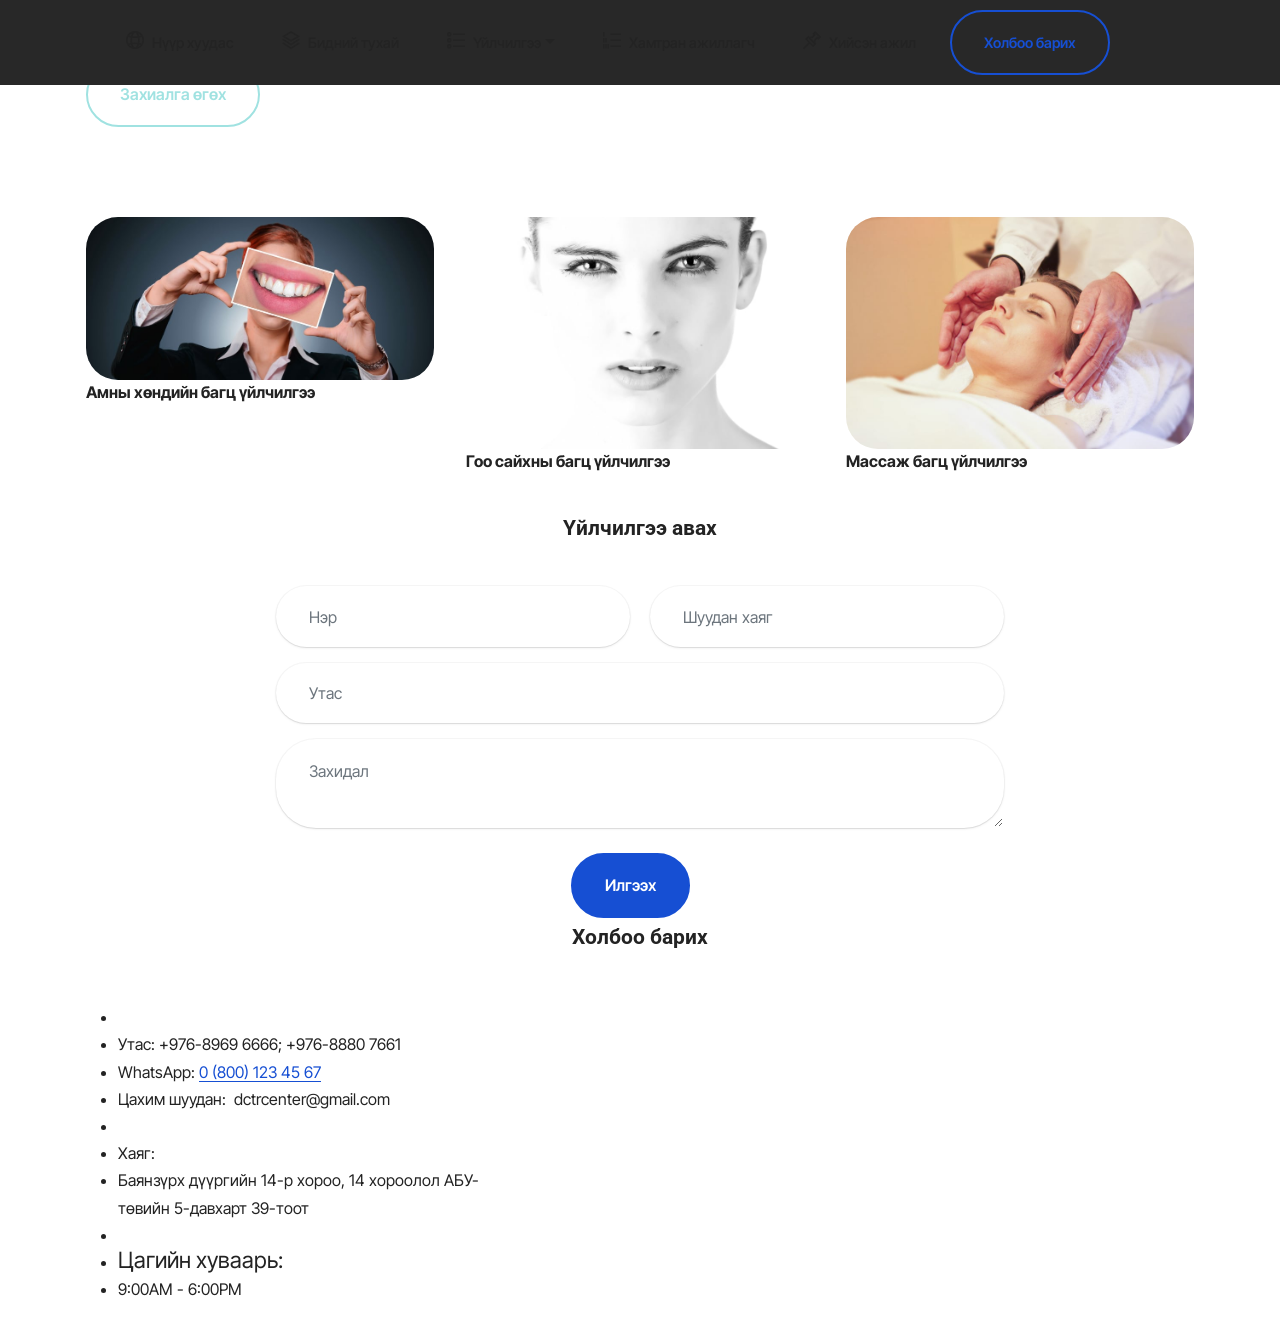
==== commit 2e547b85: "Update page1.html" ====
--- a/page1.html
+++ b/page1.html
@@ -189,7 +189,7 @@
             </div>
         </div>
     </div>
-</section><section class="display-7" style="padding: 0;align-items: center;justify-content: center;flex-wrap: wrap;    align-content: center;display: flex;position: relative;height: 4rem;"><a href="https://mobiri.se/980983" style="flex: 1 1;height: 4rem;position: absolute;width: 100%;z-index: 1;"><img alt="" style="height: 4rem;" src="[data-uri]"<script src="assets/bootstrap/js/bootstrap.bundle.min.js"></script>  <script src="assets/smoothscroll/smooth-scroll.js"></script>  <script src="assets/ytplayer/index.js"></script>  <script src="assets/dropdown/js/navbar-dropdown.js"></script>  <script src="assets/theme/js/script.js"></script>  <script src="assets/formoid/formoid.min.js"></script>  
+</section><script src="assets/bootstrap/js/bootstrap.bundle.min.js"></script>  <script src="assets/smoothscroll/smooth-scroll.js"></script>  <script src="assets/ytplayer/index.js"></script>  <script src="assets/dropdown/js/navbar-dropdown.js"></script>  <script src="assets/theme/js/script.js"></script>  <script src="assets/formoid/formoid.min.js"></script>  
   
   
  <div id="scrollToTop" class="scrollToTop mbr-arrow-up"><a style="text-align: center;"><i class="mbr-arrow-up-icon mbr-arrow-up-icon-cm cm-icon cm-icon-smallarrow-up"></i></a></div>
